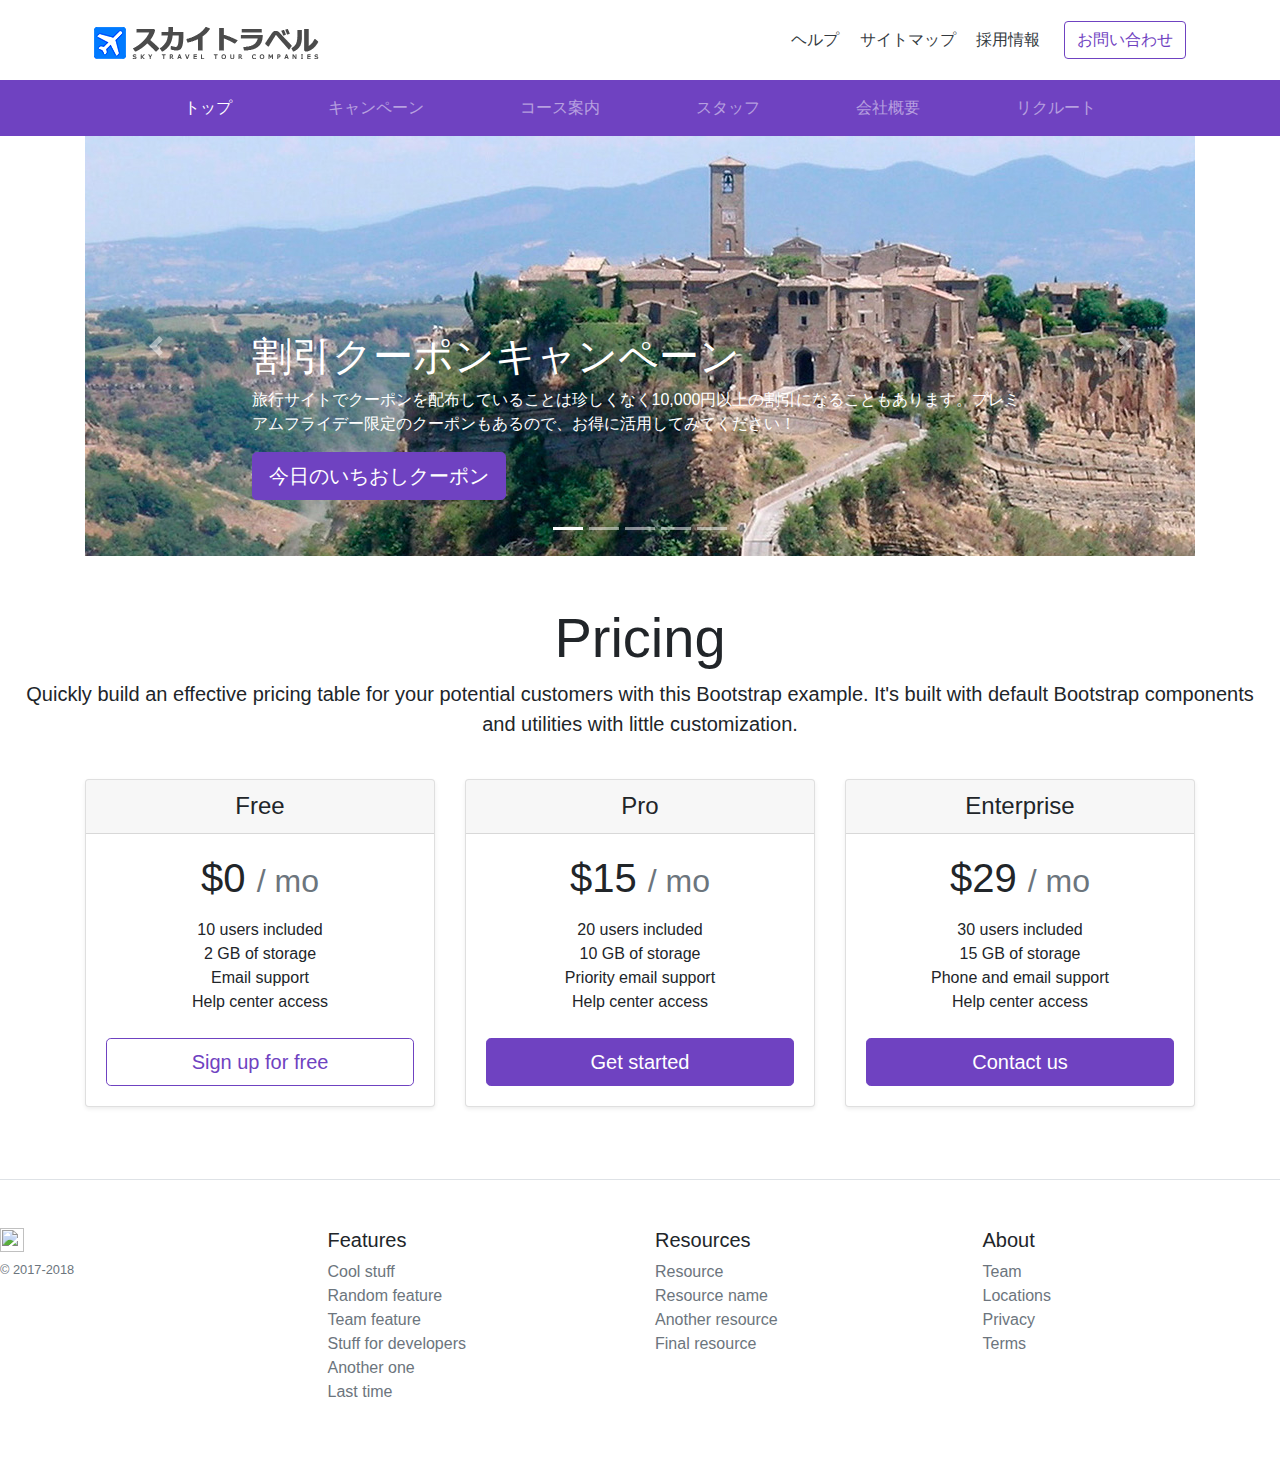
==== html/index.html @ 0e32f8ba "add  corousel" ====
<!DOCTYPE html>
<html lang="ja">
<head>
    <meta charset="UTF-8">
    <title>Skytravel</title>
    <meta name="viewport" content="width=device-width, initial-scale=1.0">
    <link rel="stylesheet" href="css/style.css">
    <link rel="stylesheet" href="https://maxcdn.bootstrapcdn.com/font-awesome/4.6.2/css/font-awesome.min.css"/>
    <link rel="icon" type="image/png" href="images/favicon.png">
</head>
<body>
    <header>
            <div class="container d-flex flex-column flex-md-row align-items-center p-3 px-md-4">
      <h1 class="my-0 mr-md-auto font-weight-normal"><a href="#"><img src="images/logo.png" alt="スカイトラベル"></a></h1>
      <nav class="my-2 my-md-0 mr-md-3">
        <a class="p-2 text-dark" href="#">ヘルプ</a>
        <a class="p-2 text-dark" href="#">サイトマップ</a>
        <a class="p-2 text-dark" href="#">採用情報</a>
      </nav>
      <a class="btn btn-outline-primary" href="#recruit">お問い合わせ</a>
        </div>
      <nav class="navbar navbar-expand-md navbar-dark bg-primary">
            <div class="container">
        <button class="navbar-toggler" type="button" data-toggle="collapse" data-target="#navbarCollapse" aria-controls="navbarCollapse" aria-expanded="false" aria-label="Toggle navigation">
          <span class="navbar-toggler-icon"></span>
        </button>
        <div class="collapse navbar-collapse" id="navbarCollapse">
          <ul class="navbar-nav mx-auto">
            <li class="nav-item active">
              <a class="nav-link px-5" href="index.html">トップ</a>
            </li>
            <li class="nav-item">
              <a class="nav-link px-5" href="#canpain">キャンペーン</a>
            </li>
             <li class="nav-item">
              <a class="nav-link px-5" href="#course">コース案内</a>
            </li>
               <li class="nav-item">
              <a class="nav-link px-5" href="#staff">スタッフ</a>
            </li>
              <li class="nav-item">
              <a class="nav-link px-5" href="#corporate">会社概要</a>
            </li>
                <li class="nav-item">
              <a class="nav-link px-5" href="#recruit">リクルート</a>
            </li>
          </ul>
        </div>
        </div>
      </nav>
    </header>
    <main role="main">
      <div id="myCarousel" class="carousel slide container" data-ride="carousel">
        <ol class="carousel-indicators">
          <li data-target="#myCarousel" data-slide-to="0" class="active"></li>
          <li data-target="#myCarousel" data-slide-to="1"></li>
          <li data-target="#myCarousel" data-slide-to="2"></li>
          <li data-target="#myCarousel" data-slide-to="3"></li>
          <li data-target="#myCarousel" data-slide-to="4"></li>

        </ol>
        <div class="carousel-inner">
          <div class="carousel-item active">
            <img class="first-slide" src="images/slide01.jpg" alt="First slide">
            <div class="container">
              <div class="carousel-caption text-left">
                <h1>割引クーポンキャンペーン</h1>
                <p>旅行サイトでクーポンを配布していることは珍しくなく10,000円以上の割引になることもあります。プレミアムフライデー限定のクーポンもあるので、お得に活用してみてください！</p>
                <p><a class="btn btn-lg btn-primary" href="#" role="button">今日のいちおしクーポン</a></p>
              </div>
            </div>
          </div>
          <div class="carousel-item">
            <img class="second-slide" src="images/slide02.jpg" alt="Second slide">
            <div class="container">
              <div class="carousel-caption">
                <h1>人気の定番コース</h1>
                <p>1週間なら、中4日間はまるまる時間を使うことが可能。定番の世界遺産コースをゆっくり見たり、日帰りで近くの都市に足を延ばしたりなど、ぜいたくな滞在ができます。</p>
                <p><a class="btn btn-lg btn-primary" href="#" role="button">いろいろなコース案内へ</a></p>
              </div>
            </div>
          </div>
        <div class="carousel-item">
            <img class="second-slide" src="images/slide03.jpg" alt="Second slide">
            <div class="container">
              <div class="carousel-caption">
                <h1>プレミアムコンダクター</h1>
                <p>ツアーコンダクターオブザイヤーを受賞したスタッフはお客様から高い評価をいただいております。あなたの大切な旅にプレミアムな添乗員が同行するツアーはいかがでしょう？</p>
                <p><a class="btn btn-lg btn-primary" href="#" role="button">添乗員スタッフのご紹介</a></p>
              </div>
            </div>
          </div>
        <div class="carousel-item">
            <img class="second-slide" src="images/slide04.jpg" alt="Fourth slide">
            <div class="container">
              <div class="carousel-caption">
                <h1>社員優遇による業績アップ</h1>
                <p>さまざまな取り組みを行う企業が増えていますが、なかでも、ユニークな社内制度を導入し、業績アップにつなげている各部署やコースでの取り組みや工夫を紹介していきます。</p>
                <p><a class="btn btn-lg btn-primary" href="#" role="button">驚きの仕組み導入とは</a></p>
              </div>
            </div>
          </div>
          <div class="carousel-item">
            <img class="third-slide" src="images/slide05.jpg" alt="Fifth slide">
            <div class="container">
              <div class="carousel-caption text-right" style="top:50px">
                <h1>好きな気持ちが会社を創る!</h1>
                <p>海外旅行は感動と満足を創出する大事な「人」を変革の原動力としてバックアップサポートしていきます。マーケットの構造変化に柔軟に呼応しながらチャレンジ精神旺盛な方を募集いたします。</p>
                <p><a class="btn btn-lg btn-primary" href="#" role="button">さまざまな採用形態を確認</a></p>
              </div>
            </div>
          </div>
        </div>
        <a class="carousel-control-prev" href="#myCarousel" role="button" data-slide="prev">
          <span class="carousel-control-prev-icon" aria-hidden="true"></span>
          <span class="sr-only">Previous</span>
        </a>
        <a class="carousel-control-next" href="#myCarousel" role="button" data-slide="next">
          <span class="carousel-control-next-icon" aria-hidden="true"></span>
          <span class="sr-only">Next</span>
        </a>
      </div>
    <div class="pricing-header px-3 py-3 pt-md-5 pb-md-4 mx-auto text-center">
      <h1 class="display-4">Pricing</h1>
      <p class="lead">Quickly build an effective pricing table for your potential customers with this Bootstrap example. It's built with default Bootstrap components and utilities with little customization.</p>
    </div>
    <div class="container">
      <div class="card-deck mb-3 text-center">
        <div class="card mb-4 shadow-sm">
          <div class="card-header">
            <h4 class="my-0 font-weight-normal">Free</h4>
          </div>
          <div class="card-body">
            <h1 class="card-title pricing-card-title">$0 <small class="text-muted">/ mo</small></h1>
            <ul class="list-unstyled mt-3 mb-4">
              <li>10 users included</li>
              <li>2 GB of storage</li>
              <li>Email support</li>
              <li>Help center access</li>
            </ul>
            <button type="button" class="btn btn-lg btn-block btn-outline-primary">Sign up for free</button>
          </div>
        </div>
        <div class="card mb-4 shadow-sm">
          <div class="card-header">
            <h4 class="my-0 font-weight-normal">Pro</h4>
          </div>
          <div class="card-body">
            <h1 class="card-title pricing-card-title">$15 <small class="text-muted">/ mo</small></h1>
            <ul class="list-unstyled mt-3 mb-4">
              <li>20 users included</li>
              <li>10 GB of storage</li>
              <li>Priority email support</li>
              <li>Help center access</li>
            </ul>
            <button type="button" class="btn btn-lg btn-block btn-primary">Get started</button>
          </div>
        </div>
        <div class="card mb-4 shadow-sm">
          <div class="card-header">
            <h4 class="my-0 font-weight-normal">Enterprise</h4>
          </div>
          <div class="card-body">
            <h1 class="card-title pricing-card-title">$29 <small class="text-muted">/ mo</small></h1>
            <ul class="list-unstyled mt-3 mb-4">
              <li>30 users included</li>
              <li>15 GB of storage</li>
              <li>Phone and email support</li>
              <li>Help center access</li>
            </ul>
            <button type="button" class="btn btn-lg btn-block btn-primary">Contact us</button>
          </div>
        </div>
      </div>
  </main>
      <footer class="pt-4 my-md-5 pt-md-5 border-top">
        <div class="row">
          <div class="col-12 col-md">
            <img class="mb-2" src="../../assets/brand/bootstrap-solid.svg" alt="" width="24" height="24">
            <small class="d-block mb-3 text-muted">&copy; 2017-2018</small>
          </div>
          <div class="col-6 col-md">
            <h5>Features</h5>
            <ul class="list-unstyled text-small">
              <li><a class="text-muted" href="#">Cool stuff</a></li>
              <li><a class="text-muted" href="#">Random feature</a></li>
              <li><a class="text-muted" href="#">Team feature</a></li>
              <li><a class="text-muted" href="#">Stuff for developers</a></li>
              <li><a class="text-muted" href="#">Another one</a></li>
              <li><a class="text-muted" href="#">Last time</a></li>
            </ul>
          </div>
          <div class="col-6 col-md">
            <h5>Resources</h5>
            <ul class="list-unstyled text-small">
              <li><a class="text-muted" href="#">Resource</a></li>
              <li><a class="text-muted" href="#">Resource name</a></li>
              <li><a class="text-muted" href="#">Another resource</a></li>
              <li><a class="text-muted" href="#">Final resource</a></li>
            </ul>
          </div>
          <div class="col-6 col-md">
            <h5>About</h5>
            <ul class="list-unstyled text-small">
              <li><a class="text-muted" href="#">Team</a></li>
              <li><a class="text-muted" href="#">Locations</a></li>
              <li><a class="text-muted" href="#">Privacy</a></li>
              <li><a class="text-muted" href="#">Terms</a></li>
            </ul>
          </div>
        </div>
      </footer>
    </div>

<script src="https://ajax.googleapis.com/ajax/libs/jquery/3.3.1/jquery.min.js"></script>
<script src="js/bootstrap.bundle.min.js"></script>
<script src="js/holder.min.js"></script>
</body>
</html>
---- html/css/style.css ----
@import url("https://fonts.googleapis.com/css?family=Raleway:400,700");/*!
 * Bootstrap v4.1.3 (https://getbootstrap.com/)
 * Copyright 2011-2018 The Bootstrap Authors
 * Copyright 2011-2018 Twitter, Inc.
 * Licensed under MIT (https://github.com/twbs/bootstrap/blob/master/LICENSE)
 */:root{--blue: #007bff;--indigo: #6610f2;--purple: #6f42c1;--pink: #e83e8c;--red: #dc3545;--orange: #fd7e14;--yellow: #ffc107;--green: #28a745;--teal: #20c997;--cyan: #17a2b8;--white: #fff;--gray: #6c757d;--gray-dark: #343a40;--primary: #6f42c1;--secondary: #6c757d;--success: #28a745;--info: #17a2b8;--warning: #ffc107;--danger: #dc3545;--light: #f8f9fa;--dark: #343a40;--breakpoint-xs: 0;--breakpoint-sm: 576px;--breakpoint-md: 768px;--breakpoint-lg: 992px;--breakpoint-xl: 1200px;--font-family-sans-serif: -apple-system, BlinkMacSystemFont, "Segoe UI", Roboto, "Helvetica Neue", Arial, sans-serif, "Apple Color Emoji", "Segoe UI Emoji", "Segoe UI Symbol", "Noto Color Emoji";--font-family-monospace: SFMono-Regular, Menlo, Monaco, Consolas, "Liberation Mono", "Courier New", monospace}*,*::before,*::after{box-sizing:border-box}html{font-family:sans-serif;line-height:1.15;-webkit-text-size-adjust:100%;-ms-text-size-adjust:100%;-ms-overflow-style:scrollbar;-webkit-tap-highlight-color:rgba(0,0,0,0)}@-ms-viewport{width:device-width}article,aside,figcaption,figure,footer,header,hgroup,main,nav,section{display:block}body{margin:0;font-family:-apple-system,BlinkMacSystemFont,"Segoe UI",Roboto,"Helvetica Neue",Arial,sans-serif,"Apple Color Emoji","Segoe UI Emoji","Segoe UI Symbol","Noto Color Emoji";font-size:1rem;font-weight:400;line-height:1.5;color:#212529;text-align:left;background-color:#fff}[tabindex="-1"]:focus{outline:0 !important}hr{box-sizing:content-box;height:0;overflow:visible}h1,h2,h3,h4,h5,h6{margin-top:0;margin-bottom:.5rem}p{margin-top:0;margin-bottom:1rem}abbr[title],abbr[data-original-title]{text-decoration:underline;text-decoration:underline dotted;cursor:help;border-bottom:0}address{margin-bottom:1rem;font-style:normal;line-height:inherit}ol,ul,dl{margin-top:0;margin-bottom:1rem}ol ol,ul ul,ol ul,ul ol{margin-bottom:0}dt{font-weight:700}dd{margin-bottom:.5rem;margin-left:0}blockquote{margin:0 0 1rem}dfn{font-style:italic}b,strong{font-weight:bolder}small{font-size:80%}sub,sup{position:relative;font-size:75%;line-height:0;vertical-align:baseline}sub{bottom:-.25em}sup{top:-.5em}a{color:#6f42c1;text-decoration:none;background-color:transparent;-webkit-text-decoration-skip:objects}a:hover{color:#4e2d89;text-decoration:underline}a:not([href]):not([tabindex]){color:inherit;text-decoration:none}a:not([href]):not([tabindex]):hover,a:not([href]):not([tabindex]):focus{color:inherit;text-decoration:none}a:not([href]):not([tabindex]):focus{outline:0}pre,code,kbd,samp{font-family:SFMono-Regular,Menlo,Monaco,Consolas,"Liberation Mono","Courier New",monospace;font-size:1em}pre{margin-top:0;margin-bottom:1rem;overflow:auto;-ms-overflow-style:scrollbar}figure{margin:0 0 1rem}img{vertical-align:middle;border-style:none}svg{overflow:hidden;vertical-align:middle}table{border-collapse:collapse}caption{padding-top:.75rem;padding-bottom:.75rem;color:#6c757d;text-align:left;caption-side:bottom}th{text-align:inherit}label{display:inline-block;margin-bottom:.5rem}button{border-radius:0}button:focus{outline:1px dotted;outline:5px auto -webkit-focus-ring-color}input,button,select,optgroup,textarea{margin:0;font-family:inherit;font-size:inherit;line-height:inherit}button,input{overflow:visible}button,select{text-transform:none}button,html [type="button"],[type="reset"],[type="submit"]{-webkit-appearance:button}button::-moz-focus-inner,[type="button"]::-moz-focus-inner,[type="reset"]::-moz-focus-inner,[type="submit"]::-moz-focus-inner{padding:0;border-style:none}input[type="radio"],input[type="checkbox"]{box-sizing:border-box;padding:0}input[type="date"],input[type="time"],input[type="datetime-local"],input[type="month"]{-webkit-appearance:listbox}textarea{overflow:auto;resize:vertical}fieldset{min-width:0;padding:0;margin:0;border:0}legend{display:block;width:100%;max-width:100%;padding:0;margin-bottom:.5rem;font-size:1.5rem;line-height:inherit;color:inherit;white-space:normal}progress{vertical-align:baseline}[type="number"]::-webkit-inner-spin-button,[type="number"]::-webkit-outer-spin-button{height:auto}[type="search"]{outline-offset:-2px;-webkit-appearance:none}[type="search"]::-webkit-search-cancel-button,[type="search"]::-webkit-search-decoration{-webkit-appearance:none}::-webkit-file-upload-button{font:inherit;-webkit-appearance:button}output{display:inline-block}summary{display:list-item;cursor:pointer}template{display:none}[hidden]{display:none !important}h1,h2,h3,h4,h5,h6,.h1,.h2,.h3,.h4,.h5,.h6{margin-bottom:.5rem;font-family:inherit;font-weight:500;line-height:1.2;color:inherit}h1,.h1{font-size:2.5rem}h2,.h2{font-size:2rem}h3,.h3{font-size:1.75rem}h4,.h4{font-size:1.5rem}h5,.h5{font-size:1.25rem}h6,.h6{font-size:1rem}.lead{font-size:1.25rem;font-weight:300}.display-1{font-size:6rem;font-weight:300;line-height:1.2}.display-2{font-size:5.5rem;font-weight:300;line-height:1.2}.display-3{font-size:4.5rem;font-weight:300;line-height:1.2}.display-4{font-size:3.5rem;font-weight:300;line-height:1.2}hr{margin-top:1rem;margin-bottom:1rem;border:0;border-top:1px solid rgba(0,0,0,0.1)}small,.small{font-size:80%;font-weight:400}mark,.mark{padding:.2em;background-color:#fcf8e3}.list-unstyled{padding-left:0;list-style:none}.list-inline{padding-left:0;list-style:none}.list-inline-item{display:inline-block}.list-inline-item:not(:last-child){margin-right:.5rem}.initialism{font-size:90%;text-transform:uppercase}.blockquote{margin-bottom:1rem;font-size:1.25rem}.blockquote-footer{display:block;font-size:80%;color:#6c757d}.blockquote-footer::before{content:"\2014 \00A0"}.img-fluid{max-width:100%;height:auto}.img-thumbnail{padding:.25rem;background-color:#fff;border:1px solid #dee2e6;border-radius:.25rem;max-width:100%;height:auto}.figure{display:inline-block}.figure-img{margin-bottom:.5rem;line-height:1}.figure-caption{font-size:90%;color:#6c757d}code{font-size:87.5%;color:#e83e8c;word-break:break-word}a>code{color:inherit}kbd{padding:.2rem .4rem;font-size:87.5%;color:#fff;background-color:#212529;border-radius:.2rem}kbd kbd{padding:0;font-size:100%;font-weight:700}pre{display:block;font-size:87.5%;color:#212529}pre code{font-size:inherit;color:inherit;word-break:normal}.pre-scrollable{max-height:340px;overflow-y:scroll}.container{width:100%;padding-right:15px;padding-left:15px;margin-right:auto;margin-left:auto}@media (min-width: 576px){.container{max-width:540px}}@media (min-width: 768px){.container{max-width:720px}}@media (min-width: 992px){.container{max-width:960px}}@media (min-width: 1200px){.container{max-width:1140px}}.container-fluid{width:100%;padding-right:15px;padding-left:15px;margin-right:auto;margin-left:auto}.row{display:flex;flex-wrap:wrap;margin-right:-15px;margin-left:-15px}.no-gutters{margin-right:0;margin-left:0}.no-gutters>.col,.no-gutters>[class*="col-"]{padding-right:0;padding-left:0}.col-1,.col-2,.col-3,.col-4,.col-5,.col-6,.col-7,.col-8,.col-9,.col-10,.col-11,.col-12,.col,.col-auto,.col-sm-1,.col-sm-2,.col-sm-3,.col-sm-4,.col-sm-5,.col-sm-6,.col-sm-7,.col-sm-8,.col-sm-9,.col-sm-10,.col-sm-11,.col-sm-12,.col-sm,.col-sm-auto,.col-md-1,.col-md-2,.col-md-3,.col-md-4,.col-md-5,.col-md-6,.col-md-7,.col-md-8,.col-md-9,.col-md-10,.col-md-11,.col-md-12,.col-md,.col-md-auto,.col-lg-1,.col-lg-2,.col-lg-3,.col-lg-4,.col-lg-5,.col-lg-6,.col-lg-7,.col-lg-8,.col-lg-9,.col-lg-10,.col-lg-11,.col-lg-12,.col-lg,.col-lg-auto,.col-xl-1,.col-xl-2,.col-xl-3,.col-xl-4,.col-xl-5,.col-xl-6,.col-xl-7,.col-xl-8,.col-xl-9,.col-xl-10,.col-xl-11,.col-xl-12,.col-xl,.col-xl-auto{position:relative;width:100%;min-height:1px;padding-right:15px;padding-left:15px}.col{flex-basis:0;flex-grow:1;max-width:100%}.col-auto{flex:0 0 auto;width:auto;max-width:none}.col-1{flex:0 0 8.33333%;max-width:8.33333%}.col-2{flex:0 0 16.66667%;max-width:16.66667%}.col-3{flex:0 0 25%;max-width:25%}.col-4{flex:0 0 33.33333%;max-width:33.33333%}.col-5{flex:0 0 41.66667%;max-width:41.66667%}.col-6{flex:0 0 50%;max-width:50%}.col-7{flex:0 0 58.33333%;max-width:58.33333%}.col-8{flex:0 0 66.66667%;max-width:66.66667%}.col-9{flex:0 0 75%;max-width:75%}.col-10{flex:0 0 83.33333%;max-width:83.33333%}.col-11{flex:0 0 91.66667%;max-width:91.66667%}.col-12{flex:0 0 100%;max-width:100%}.order-first{order:-1}.order-last{order:13}.order-0{order:0}.order-1{order:1}.order-2{order:2}.order-3{order:3}.order-4{order:4}.order-5{order:5}.order-6{order:6}.order-7{order:7}.order-8{order:8}.order-9{order:9}.order-10{order:10}.order-11{order:11}.order-12{order:12}.offset-1{margin-left:8.33333%}.offset-2{margin-left:16.66667%}.offset-3{margin-left:25%}.offset-4{margin-left:33.33333%}.offset-5{margin-left:41.66667%}.offset-6{margin-left:50%}.offset-7{margin-left:58.33333%}.offset-8{margin-left:66.66667%}.offset-9{margin-left:75%}.offset-10{margin-left:83.33333%}.offset-11{margin-left:91.66667%}@media (min-width: 576px){.col-sm{flex-basis:0;flex-grow:1;max-width:100%}.col-sm-auto{flex:0 0 auto;width:auto;max-width:none}.col-sm-1{flex:0 0 8.33333%;max-width:8.33333%}.col-sm-2{flex:0 0 16.66667%;max-width:16.66667%}.col-sm-3{flex:0 0 25%;max-width:25%}.col-sm-4{flex:0 0 33.33333%;max-width:33.33333%}.col-sm-5{flex:0 0 41.66667%;max-width:41.66667%}.col-sm-6{flex:0 0 50%;max-width:50%}.col-sm-7{flex:0 0 58.33333%;max-width:58.33333%}.col-sm-8{flex:0 0 66.66667%;max-width:66.66667%}.col-sm-9{flex:0 0 75%;max-width:75%}.col-sm-10{flex:0 0 83.33333%;max-width:83.33333%}.col-sm-11{flex:0 0 91.66667%;max-width:91.66667%}.col-sm-12{flex:0 0 100%;max-width:100%}.order-sm-first{order:-1}.order-sm-last{order:13}.order-sm-0{order:0}.order-sm-1{order:1}.order-sm-2{order:2}.order-sm-3{order:3}.order-sm-4{order:4}.order-sm-5{order:5}.order-sm-6{order:6}.order-sm-7{order:7}.order-sm-8{order:8}.order-sm-9{order:9}.order-sm-10{order:10}.order-sm-11{order:11}.order-sm-12{order:12}.offset-sm-0{margin-left:0}.offset-sm-1{margin-left:8.33333%}.offset-sm-2{margin-left:16.66667%}.offset-sm-3{margin-left:25%}.offset-sm-4{margin-left:33.33333%}.offset-sm-5{margin-left:41.66667%}.offset-sm-6{margin-left:50%}.offset-sm-7{margin-left:58.33333%}.offset-sm-8{margin-left:66.66667%}.offset-sm-9{margin-left:75%}.offset-sm-10{margin-left:83.33333%}.offset-sm-11{margin-left:91.66667%}}@media (min-width: 768px){.col-md{flex-basis:0;flex-grow:1;max-width:100%}.col-md-auto{flex:0 0 auto;width:auto;max-width:none}.col-md-1{flex:0 0 8.33333%;max-width:8.33333%}.col-md-2{flex:0 0 16.66667%;max-width:16.66667%}.col-md-3{flex:0 0 25%;max-width:25%}.col-md-4{flex:0 0 33.33333%;max-width:33.33333%}.col-md-5{flex:0 0 41.66667%;max-width:41.66667%}.col-md-6{flex:0 0 50%;max-width:50%}.col-md-7{flex:0 0 58.33333%;max-width:58.33333%}.col-md-8{flex:0 0 66.66667%;max-width:66.66667%}.col-md-9{flex:0 0 75%;max-width:75%}.col-md-10{flex:0 0 83.33333%;max-width:83.33333%}.col-md-11{flex:0 0 91.66667%;max-width:91.66667%}.col-md-12{flex:0 0 100%;max-width:100%}.order-md-first{order:-1}.order-md-last{order:13}.order-md-0{order:0}.order-md-1{order:1}.order-md-2{order:2}.order-md-3{order:3}.order-md-4{order:4}.order-md-5{order:5}.order-md-6{order:6}.order-md-7{order:7}.order-md-8{order:8}.order-md-9{order:9}.order-md-10{order:10}.order-md-11{order:11}.order-md-12{order:12}.offset-md-0{margin-left:0}.offset-md-1{margin-left:8.33333%}.offset-md-2{margin-left:16.66667%}.offset-md-3{margin-left:25%}.offset-md-4{margin-left:33.33333%}.offset-md-5{margin-left:41.66667%}.offset-md-6{margin-left:50%}.offset-md-7{margin-left:58.33333%}.offset-md-8{margin-left:66.66667%}.offset-md-9{margin-left:75%}.offset-md-10{margin-left:83.33333%}.offset-md-11{margin-left:91.66667%}}@media (min-width: 992px){.col-lg{flex-basis:0;flex-grow:1;max-width:100%}.col-lg-auto{flex:0 0 auto;width:auto;max-width:none}.col-lg-1{flex:0 0 8.33333%;max-width:8.33333%}.col-lg-2{flex:0 0 16.66667%;max-width:16.66667%}.col-lg-3{flex:0 0 25%;max-width:25%}.col-lg-4{flex:0 0 33.33333%;max-width:33.33333%}.col-lg-5{flex:0 0 41.66667%;max-width:41.66667%}.col-lg-6{flex:0 0 50%;max-width:50%}.col-lg-7{flex:0 0 58.33333%;max-width:58.33333%}.col-lg-8{flex:0 0 66.66667%;max-width:66.66667%}.col-lg-9{flex:0 0 75%;max-width:75%}.col-lg-10{flex:0 0 83.33333%;max-width:83.33333%}.col-lg-11{flex:0 0 91.66667%;max-width:91.66667%}.col-lg-12{flex:0 0 100%;max-width:100%}.order-lg-first{order:-1}.order-lg-last{order:13}.order-lg-0{order:0}.order-lg-1{order:1}.order-lg-2{order:2}.order-lg-3{order:3}.order-lg-4{order:4}.order-lg-5{order:5}.order-lg-6{order:6}.order-lg-7{order:7}.order-lg-8{order:8}.order-lg-9{order:9}.order-lg-10{order:10}.order-lg-11{order:11}.order-lg-12{order:12}.offset-lg-0{margin-left:0}.offset-lg-1{margin-left:8.33333%}.offset-lg-2{margin-left:16.66667%}.offset-lg-3{margin-left:25%}.offset-lg-4{margin-left:33.33333%}.offset-lg-5{margin-left:41.66667%}.offset-lg-6{margin-left:50%}.offset-lg-7{margin-left:58.33333%}.offset-lg-8{margin-left:66.66667%}.offset-lg-9{margin-left:75%}.offset-lg-10{margin-left:83.33333%}.offset-lg-11{margin-left:91.66667%}}@media (min-width: 1200px){.col-xl{flex-basis:0;flex-grow:1;max-width:100%}.col-xl-auto{flex:0 0 auto;width:auto;max-width:none}.col-xl-1{flex:0 0 8.33333%;max-width:8.33333%}.col-xl-2{flex:0 0 16.66667%;max-width:16.66667%}.col-xl-3{flex:0 0 25%;max-width:25%}.col-xl-4{flex:0 0 33.33333%;max-width:33.33333%}.col-xl-5{flex:0 0 41.66667%;max-width:41.66667%}.col-xl-6{flex:0 0 50%;max-width:50%}.col-xl-7{flex:0 0 58.33333%;max-width:58.33333%}.col-xl-8{flex:0 0 66.66667%;max-width:66.66667%}.col-xl-9{flex:0 0 75%;max-width:75%}.col-xl-10{flex:0 0 83.33333%;max-width:83.33333%}.col-xl-11{flex:0 0 91.66667%;max-width:91.66667%}.col-xl-12{flex:0 0 100%;max-width:100%}.order-xl-first{order:-1}.order-xl-last{order:13}.order-xl-0{order:0}.order-xl-1{order:1}.order-xl-2{order:2}.order-xl-3{order:3}.order-xl-4{order:4}.order-xl-5{order:5}.order-xl-6{order:6}.order-xl-7{order:7}.order-xl-8{order:8}.order-xl-9{order:9}.order-xl-10{order:10}.order-xl-11{order:11}.order-xl-12{order:12}.offset-xl-0{margin-left:0}.offset-xl-1{margin-left:8.33333%}.offset-xl-2{margin-left:16.66667%}.offset-xl-3{margin-left:25%}.offset-xl-4{margin-left:33.33333%}.offset-xl-5{margin-left:41.66667%}.offset-xl-6{margin-left:50%}.offset-xl-7{margin-left:58.33333%}.offset-xl-8{margin-left:66.66667%}.offset-xl-9{margin-left:75%}.offset-xl-10{margin-left:83.33333%}.offset-xl-11{margin-left:91.66667%}}.table{width:100%;margin-bottom:1rem;background-color:rgba(0,0,0,0)}.table th,.table td{padding:.75rem;vertical-align:top;border-top:1px solid #dee2e6}.table thead th{vertical-align:bottom;border-bottom:2px solid #dee2e6}.table tbody+tbody{border-top:2px solid #dee2e6}.table .table{background-color:#fff}.table-sm th,.table-sm td{padding:.3rem}.table-bordered{border:1px solid #dee2e6}.table-bordered th,.table-bordered td{border:1px solid #dee2e6}.table-bordered thead th,.table-bordered thead td{border-bottom-width:2px}.table-borderless th,.table-borderless td,.table-borderless thead th,.table-borderless tbody+tbody{border:0}.table-striped tbody tr:nth-of-type(odd){background-color:rgba(0,0,0,0.05)}.table-hover tbody tr:hover{background-color:rgba(0,0,0,0.075)}.table-primary,.table-primary>th,.table-primary>td{background-color:#d7caee}.table-hover .table-primary:hover{background-color:#c8b7e8}.table-hover .table-primary:hover>td,.table-hover .table-primary:hover>th{background-color:#c8b7e8}.table-secondary,.table-secondary>th,.table-secondary>td{background-color:#d6d8db}.table-hover .table-secondary:hover{background-color:#c8cbcf}.table-hover .table-secondary:hover>td,.table-hover .table-secondary:hover>th{background-color:#c8cbcf}.table-success,.table-success>th,.table-success>td{background-color:#c3e6cb}.table-hover .table-success:hover{background-color:#b1dfbb}.table-hover .table-success:hover>td,.table-hover .table-success:hover>th{background-color:#b1dfbb}.table-info,.table-info>th,.table-info>td{background-color:#bee5eb}.table-hover .table-info:hover{background-color:#abdde5}.table-hover .table-info:hover>td,.table-hover .table-info:hover>th{background-color:#abdde5}.table-warning,.table-warning>th,.table-warning>td{background-color:#ffeeba}.table-hover .table-warning:hover{background-color:#ffe8a1}.table-hover .table-warning:hover>td,.table-hover .table-warning:hover>th{background-color:#ffe8a1}.table-danger,.table-danger>th,.table-danger>td{background-color:#f5c6cb}.table-hover .table-danger:hover{background-color:#f1b0b7}.table-hover .table-danger:hover>td,.table-hover .table-danger:hover>th{background-color:#f1b0b7}.table-light,.table-light>th,.table-light>td{background-color:#fdfdfe}.table-hover .table-light:hover{background-color:#ececf6}.table-hover .table-light:hover>td,.table-hover .table-light:hover>th{background-color:#ececf6}.table-dark,.table-dark>th,.table-dark>td{background-color:#c6c8ca}.table-hover .table-dark:hover{background-color:#b9bbbe}.table-hover .table-dark:hover>td,.table-hover .table-dark:hover>th{background-color:#b9bbbe}.table-active,.table-active>th,.table-active>td{background-color:rgba(0,0,0,0.075)}.table-hover .table-active:hover{background-color:rgba(0,0,0,0.075)}.table-hover .table-active:hover>td,.table-hover .table-active:hover>th{background-color:rgba(0,0,0,0.075)}.table .thead-dark th{color:#fff;background-color:#212529;border-color:#32383e}.table .thead-light th{color:#495057;background-color:#e9ecef;border-color:#dee2e6}.table-dark{color:#fff;background-color:#212529}.table-dark th,.table-dark td,.table-dark thead th{border-color:#32383e}.table-dark.table-bordered{border:0}.table-dark.table-striped tbody tr:nth-of-type(odd){background-color:rgba(255,255,255,0.05)}.table-dark.table-hover tbody tr:hover{background-color:rgba(255,255,255,0.075)}@media (max-width: 575.98px){.table-responsive-sm{display:block;width:100%;overflow-x:auto;-webkit-overflow-scrolling:touch;-ms-overflow-style:-ms-autohiding-scrollbar}.table-responsive-sm>.table-bordered{border:0}}@media (max-width: 767.98px){.table-responsive-md{display:block;width:100%;overflow-x:auto;-webkit-overflow-scrolling:touch;-ms-overflow-style:-ms-autohiding-scrollbar}.table-responsive-md>.table-bordered{border:0}}@media (max-width: 991.98px){.table-responsive-lg{display:block;width:100%;overflow-x:auto;-webkit-overflow-scrolling:touch;-ms-overflow-style:-ms-autohiding-scrollbar}.table-responsive-lg>.table-bordered{border:0}}@media (max-width: 1199.98px){.table-responsive-xl{display:block;width:100%;overflow-x:auto;-webkit-overflow-scrolling:touch;-ms-overflow-style:-ms-autohiding-scrollbar}.table-responsive-xl>.table-bordered{border:0}}.table-responsive{display:block;width:100%;overflow-x:auto;-webkit-overflow-scrolling:touch;-ms-overflow-style:-ms-autohiding-scrollbar}.table-responsive>.table-bordered{border:0}.form-control{display:block;width:100%;height:calc(2.25rem + 2px);padding:.375rem .75rem;font-size:1rem;line-height:1.5;color:#495057;background-color:#fff;background-clip:padding-box;border:1px solid #ced4da;border-radius:.25rem;transition:border-color 0.15s ease-in-out,box-shadow 0.15s ease-in-out}@media screen and (prefers-reduced-motion: reduce){.form-control{transition:none}}.form-control::-ms-expand{background-color:transparent;border:0}.form-control:focus{color:#495057;background-color:#fff;border-color:#b8a2e0;outline:0;box-shadow:0 0 0 .2rem rgba(111,66,193,0.25)}.form-control::placeholder{color:#6c757d;opacity:1}.form-control:disabled,.form-control[readonly]{background-color:#e9ecef;opacity:1}select.form-control:focus::-ms-value{color:#495057;background-color:#fff}.form-control-file,.form-control-range{display:block;width:100%}.col-form-label{padding-top:calc(.375rem + 1px);padding-bottom:calc(.375rem + 1px);margin-bottom:0;font-size:inherit;line-height:1.5}.col-form-label-lg{padding-top:calc(.5rem + 1px);padding-bottom:calc(.5rem + 1px);font-size:1.25rem;line-height:1.5}.col-form-label-sm{padding-top:calc(.25rem + 1px);padding-bottom:calc(.25rem + 1px);font-size:.875rem;line-height:1.5}.form-control-plaintext{display:block;width:100%;padding-top:.375rem;padding-bottom:.375rem;margin-bottom:0;line-height:1.5;color:#212529;background-color:transparent;border:solid transparent;border-width:1px 0}.form-control-plaintext.form-control-sm,.form-control-plaintext.form-control-lg{padding-right:0;padding-left:0}.form-control-sm{height:calc(1.8125rem + 2px);padding:.25rem .5rem;font-size:.875rem;line-height:1.5;border-radius:.2rem}.form-control-lg{height:calc(2.875rem + 2px);padding:.5rem 1rem;font-size:1.25rem;line-height:1.5;border-radius:.3rem}select.form-control[size],select.form-control[multiple]{height:auto}textarea.form-control{height:auto}.form-group{margin-bottom:1rem}.form-text{display:block;margin-top:.25rem}.form-row{display:flex;flex-wrap:wrap;margin-right:-5px;margin-left:-5px}.form-row>.col,.form-row>[class*="col-"]{padding-right:5px;padding-left:5px}.form-check{position:relative;display:block;padding-left:1.25rem}.form-check-input{position:absolute;margin-top:.3rem;margin-left:-1.25rem}.form-check-input:disabled ~ .form-check-label{color:#6c757d}.form-check-label{margin-bottom:0}.form-check-inline{display:inline-flex;align-items:center;padding-left:0;margin-right:.75rem}.form-check-inline .form-check-input{position:static;margin-top:0;margin-right:.3125rem;margin-left:0}.valid-feedback{display:none;width:100%;margin-top:.25rem;font-size:80%;color:#28a745}.valid-tooltip{position:absolute;top:100%;z-index:5;display:none;max-width:100%;padding:.25rem .5rem;margin-top:.1rem;font-size:.875rem;line-height:1.5;color:#fff;background-color:rgba(40,167,69,0.9);border-radius:.25rem}.was-validated .form-control:valid,.form-control.is-valid,.was-validated .custom-select:valid,.custom-select.is-valid{border-color:#28a745}.was-validated .form-control:valid:focus,.form-control.is-valid:focus,.was-validated .custom-select:valid:focus,.custom-select.is-valid:focus{border-color:#28a745;box-shadow:0 0 0 .2rem rgba(40,167,69,0.25)}.was-validated .form-control:valid ~ .valid-feedback,.was-validated .form-control:valid ~ .valid-tooltip,.form-control.is-valid ~ .valid-feedback,.form-control.is-valid ~ .valid-tooltip,.was-validated .custom-select:valid ~ .valid-feedback,.was-validated .custom-select:valid ~ .valid-tooltip,.custom-select.is-valid ~ .valid-feedback,.custom-select.is-valid ~ .valid-tooltip{display:block}.was-validated .form-control-file:valid ~ .valid-feedback,.was-validated .form-control-file:valid ~ .valid-tooltip,.form-control-file.is-valid ~ .valid-feedback,.form-control-file.is-valid ~ .valid-tooltip{display:block}.was-validated .form-check-input:valid ~ .form-check-label,.form-check-input.is-valid ~ .form-check-label{color:#28a745}.was-validated .form-check-input:valid ~ .valid-feedback,.was-validated .form-check-input:valid ~ .valid-tooltip,.form-check-input.is-valid ~ .valid-feedback,.form-check-input.is-valid ~ .valid-tooltip{display:block}.was-validated .custom-control-input:valid ~ .custom-control-label,.custom-control-input.is-valid ~ .custom-control-label{color:#28a745}.was-validated .custom-control-input:valid ~ .custom-control-label::before,.custom-control-input.is-valid ~ .custom-control-label::before{background-color:#71dd8a}.was-validated .custom-control-input:valid ~ .valid-feedback,.was-validated .custom-control-input:valid ~ .valid-tooltip,.custom-control-input.is-valid ~ .valid-feedback,.custom-control-input.is-valid ~ .valid-tooltip{display:block}.was-validated .custom-control-input:valid:checked ~ .custom-control-label::before,.custom-control-input.is-valid:checked ~ .custom-control-label::before{background-color:#34ce57}.was-validated .custom-control-input:valid:focus ~ .custom-control-label::before,.custom-control-input.is-valid:focus ~ .custom-control-label::before{box-shadow:0 0 0 1px #fff,0 0 0 .2rem rgba(40,167,69,0.25)}.was-validated .custom-file-input:valid ~ .custom-file-label,.custom-file-input.is-valid ~ .custom-file-label{border-color:#28a745}.was-validated .custom-file-input:valid ~ .custom-file-label::after,.custom-file-input.is-valid ~ .custom-file-label::after{border-color:inherit}.was-validated .custom-file-input:valid ~ .valid-feedback,.was-validated .custom-file-input:valid ~ .valid-tooltip,.custom-file-input.is-valid ~ .valid-feedback,.custom-file-input.is-valid ~ .valid-tooltip{display:block}.was-validated .custom-file-input:valid:focus ~ .custom-file-label,.custom-file-input.is-valid:focus ~ .custom-file-label{box-shadow:0 0 0 .2rem rgba(40,167,69,0.25)}.invalid-feedback{display:none;width:100%;margin-top:.25rem;font-size:80%;color:#dc3545}.invalid-tooltip{position:absolute;top:100%;z-index:5;display:none;max-width:100%;padding:.25rem .5rem;margin-top:.1rem;font-size:.875rem;line-height:1.5;color:#fff;background-color:rgba(220,53,69,0.9);border-radius:.25rem}.was-validated .form-control:invalid,.form-control.is-invalid,.was-validated .custom-select:invalid,.custom-select.is-invalid{border-color:#dc3545}.was-validated .form-control:invalid:focus,.form-control.is-invalid:focus,.was-validated .custom-select:invalid:focus,.custom-select.is-invalid:focus{border-color:#dc3545;box-shadow:0 0 0 .2rem rgba(220,53,69,0.25)}.was-validated .form-control:invalid ~ .invalid-feedback,.was-validated .form-control:invalid ~ .invalid-tooltip,.form-control.is-invalid ~ .invalid-feedback,.form-control.is-invalid ~ .invalid-tooltip,.was-validated .custom-select:invalid ~ .invalid-feedback,.was-validated .custom-select:invalid ~ .invalid-tooltip,.custom-select.is-invalid ~ .invalid-feedback,.custom-select.is-invalid ~ .invalid-tooltip{display:block}.was-validated .form-control-file:invalid ~ .invalid-feedback,.was-validated .form-control-file:invalid ~ .invalid-tooltip,.form-control-file.is-invalid ~ .invalid-feedback,.form-control-file.is-invalid ~ .invalid-tooltip{display:block}.was-validated .form-check-input:invalid ~ .form-check-label,.form-check-input.is-invalid ~ .form-check-label{color:#dc3545}.was-validated .form-check-input:invalid ~ .invalid-feedback,.was-validated .form-check-input:invalid ~ .invalid-tooltip,.form-check-input.is-invalid ~ .invalid-feedback,.form-check-input.is-invalid ~ .invalid-tooltip{display:block}.was-validated .custom-control-input:invalid ~ .custom-control-label,.custom-control-input.is-invalid ~ .custom-control-label{color:#dc3545}.was-validated .custom-control-input:invalid ~ .custom-control-label::before,.custom-control-input.is-invalid ~ .custom-control-label::before{background-color:#efa2a9}.was-validated .custom-control-input:invalid ~ .invalid-feedback,.was-validated .custom-control-input:invalid ~ .invalid-tooltip,.custom-control-input.is-invalid ~ .invalid-feedback,.custom-control-input.is-invalid ~ .invalid-tooltip{display:block}.was-validated .custom-control-input:invalid:checked ~ .custom-control-label::before,.custom-control-input.is-invalid:checked ~ .custom-control-label::before{background-color:#e4606d}.was-validated .custom-control-input:invalid:focus ~ .custom-control-label::before,.custom-control-input.is-invalid:focus ~ .custom-control-label::before{box-shadow:0 0 0 1px #fff,0 0 0 .2rem rgba(220,53,69,0.25)}.was-validated .custom-file-input:invalid ~ .custom-file-label,.custom-file-input.is-invalid ~ .custom-file-label{border-color:#dc3545}.was-validated .custom-file-input:invalid ~ .custom-file-label::after,.custom-file-input.is-invalid ~ .custom-file-label::after{border-color:inherit}.was-validated .custom-file-input:invalid ~ .invalid-feedback,.was-validated .custom-file-input:invalid ~ .invalid-tooltip,.custom-file-input.is-invalid ~ .invalid-feedback,.custom-file-input.is-invalid ~ .invalid-tooltip{display:block}.was-validated .custom-file-input:invalid:focus ~ .custom-file-label,.custom-file-input.is-invalid:focus ~ .custom-file-label{box-shadow:0 0 0 .2rem rgba(220,53,69,0.25)}.form-inline{display:flex;flex-flow:row wrap;align-items:center}.form-inline .form-check{width:100%}@media (min-width: 576px){.form-inline label{display:flex;align-items:center;justify-content:center;margin-bottom:0}.form-inline .form-group{display:flex;flex:0 0 auto;flex-flow:row wrap;align-items:center;margin-bottom:0}.form-inline .form-control{display:inline-block;width:auto;vertical-align:middle}.form-inline .form-control-plaintext{display:inline-block}.form-inline .input-group,.form-inline .custom-select{width:auto}.form-inline .form-check{display:flex;align-items:center;justify-content:center;width:auto;padding-left:0}.form-inline .form-check-input{position:relative;margin-top:0;margin-right:.25rem;margin-left:0}.form-inline .custom-control{align-items:center;justify-content:center}.form-inline .custom-control-label{margin-bottom:0}}.btn{display:inline-block;font-weight:400;text-align:center;white-space:nowrap;vertical-align:middle;user-select:none;border:1px solid transparent;padding:.375rem .75rem;font-size:1rem;line-height:1.5;border-radius:.25rem;transition:color 0.15s ease-in-out,background-color 0.15s ease-in-out,border-color 0.15s ease-in-out,box-shadow 0.15s ease-in-out}@media screen and (prefers-reduced-motion: reduce){.btn{transition:none}}.btn:hover,.btn:focus{text-decoration:none}.btn:focus,.btn.focus{outline:0;box-shadow:0 0 0 .2rem rgba(111,66,193,0.25)}.btn.disabled,.btn:disabled{opacity:.65}.btn:not(:disabled):not(.disabled){cursor:pointer}a.btn.disabled,fieldset:disabled a.btn{pointer-events:none}.btn-primary{color:#fff;background-color:#6f42c1;border-color:#6f42c1}.btn-primary:hover{color:#fff;background-color:#5e37a6;border-color:#59339d}.btn-primary:focus,.btn-primary.focus{box-shadow:0 0 0 .2rem rgba(111,66,193,0.5)}.btn-primary.disabled,.btn-primary:disabled{color:#fff;background-color:#6f42c1;border-color:#6f42c1}.btn-primary:not(:disabled):not(.disabled):active,.btn-primary:not(:disabled):not(.disabled).active,.show>.btn-primary.dropdown-toggle{color:#fff;background-color:#59339d;border-color:#533093}.btn-primary:not(:disabled):not(.disabled):active:focus,.btn-primary:not(:disabled):not(.disabled).active:focus,.show>.btn-primary.dropdown-toggle:focus{box-shadow:0 0 0 .2rem rgba(111,66,193,0.5)}.btn-secondary{color:#fff;background-color:#6c757d;border-color:#6c757d}.btn-secondary:hover{color:#fff;background-color:#5a6268;border-color:#545b62}.btn-secondary:focus,.btn-secondary.focus{box-shadow:0 0 0 .2rem rgba(108,117,125,0.5)}.btn-secondary.disabled,.btn-secondary:disabled{color:#fff;background-color:#6c757d;border-color:#6c757d}.btn-secondary:not(:disabled):not(.disabled):active,.btn-secondary:not(:disabled):not(.disabled).active,.show>.btn-secondary.dropdown-toggle{color:#fff;background-color:#545b62;border-color:#4e555b}.btn-secondary:not(:disabled):not(.disabled):active:focus,.btn-secondary:not(:disabled):not(.disabled).active:focus,.show>.btn-secondary.dropdown-toggle:focus{box-shadow:0 0 0 .2rem rgba(108,117,125,0.5)}.btn-success{color:#fff;background-color:#28a745;border-color:#28a745}.btn-success:hover{color:#fff;background-color:#218838;border-color:#1e7e34}.btn-success:focus,.btn-success.focus{box-shadow:0 0 0 .2rem rgba(40,167,69,0.5)}.btn-success.disabled,.btn-success:disabled{color:#fff;background-color:#28a745;border-color:#28a745}.btn-success:not(:disabled):not(.disabled):active,.btn-success:not(:disabled):not(.disabled).active,.show>.btn-success.dropdown-toggle{color:#fff;background-color:#1e7e34;border-color:#1c7430}.btn-success:not(:disabled):not(.disabled):active:focus,.btn-success:not(:disabled):not(.disabled).active:focus,.show>.btn-success.dropdown-toggle:focus{box-shadow:0 0 0 .2rem rgba(40,167,69,0.5)}.btn-info{color:#fff;background-color:#17a2b8;border-color:#17a2b8}.btn-info:hover{color:#fff;background-color:#138496;border-color:#117a8b}.btn-info:focus,.btn-info.focus{box-shadow:0 0 0 .2rem rgba(23,162,184,0.5)}.btn-info.disabled,.btn-info:disabled{color:#fff;background-color:#17a2b8;border-color:#17a2b8}.btn-info:not(:disabled):not(.disabled):active,.btn-info:not(:disabled):not(.disabled).active,.show>.btn-info.dropdown-toggle{color:#fff;background-color:#117a8b;border-color:#10707f}.btn-info:not(:disabled):not(.disabled):active:focus,.btn-info:not(:disabled):not(.disabled).active:focus,.show>.btn-info.dropdown-toggle:focus{box-shadow:0 0 0 .2rem rgba(23,162,184,0.5)}.btn-warning{color:#212529;background-color:#ffc107;border-color:#ffc107}.btn-warning:hover{color:#212529;background-color:#e0a800;border-color:#d39e00}.btn-warning:focus,.btn-warning.focus{box-shadow:0 0 0 .2rem rgba(255,193,7,0.5)}.btn-warning.disabled,.btn-warning:disabled{color:#212529;background-color:#ffc107;border-color:#ffc107}.btn-warning:not(:disabled):not(.disabled):active,.btn-warning:not(:disabled):not(.disabled).active,.show>.btn-warning.dropdown-toggle{color:#212529;background-color:#d39e00;border-color:#c69500}.btn-warning:not(:disabled):not(.disabled):active:focus,.btn-warning:not(:disabled):not(.disabled).active:focus,.show>.btn-warning.dropdown-toggle:focus{box-shadow:0 0 0 .2rem rgba(255,193,7,0.5)}.btn-danger{color:#fff;background-color:#dc3545;border-color:#dc3545}.btn-danger:hover{color:#fff;background-color:#c82333;border-color:#bd2130}.btn-danger:focus,.btn-danger.focus{box-shadow:0 0 0 .2rem rgba(220,53,69,0.5)}.btn-danger.disabled,.btn-danger:disabled{color:#fff;background-color:#dc3545;border-color:#dc3545}.btn-danger:not(:disabled):not(.disabled):active,.btn-danger:not(:disabled):not(.disabled).active,.show>.btn-danger.dropdown-toggle{color:#fff;background-color:#bd2130;border-color:#b21f2d}.btn-danger:not(:disabled):not(.disabled):active:focus,.btn-danger:not(:disabled):not(.disabled).active:focus,.show>.btn-danger.dropdown-toggle:focus{box-shadow:0 0 0 .2rem rgba(220,53,69,0.5)}.btn-light{color:#212529;background-color:#f8f9fa;border-color:#f8f9fa}.btn-light:hover{color:#212529;background-color:#e2e6ea;border-color:#dae0e5}.btn-light:focus,.btn-light.focus{box-shadow:0 0 0 .2rem rgba(248,249,250,0.5)}.btn-light.disabled,.btn-light:disabled{color:#212529;background-color:#f8f9fa;border-color:#f8f9fa}.btn-light:not(:disabled):not(.disabled):active,.btn-light:not(:disabled):not(.disabled).active,.show>.btn-light.dropdown-toggle{color:#212529;background-color:#dae0e5;border-color:#d3d9df}.btn-light:not(:disabled):not(.disabled):active:focus,.btn-light:not(:disabled):not(.disabled).active:focus,.show>.btn-light.dropdown-toggle:focus{box-shadow:0 0 0 .2rem rgba(248,249,250,0.5)}.btn-dark{color:#fff;background-color:#343a40;border-color:#343a40}.btn-dark:hover{color:#fff;background-color:#23272b;border-color:#1d2124}.btn-dark:focus,.btn-dark.focus{box-shadow:0 0 0 .2rem rgba(52,58,64,0.5)}.btn-dark.disabled,.btn-dark:disabled{color:#fff;background-color:#343a40;border-color:#343a40}.btn-dark:not(:disabled):not(.disabled):active,.btn-dark:not(:disabled):not(.disabled).active,.show>.btn-dark.dropdown-toggle{color:#fff;background-color:#1d2124;border-color:#171a1d}.btn-dark:not(:disabled):not(.disabled):active:focus,.btn-dark:not(:disabled):not(.disabled).active:focus,.show>.btn-dark.dropdown-toggle:focus{box-shadow:0 0 0 .2rem rgba(52,58,64,0.5)}.btn-outline-primary{color:#6f42c1;background-color:transparent;background-image:none;border-color:#6f42c1}.btn-outline-primary:hover{color:#fff;background-color:#6f42c1;border-color:#6f42c1}.btn-outline-primary:focus,.btn-outline-primary.focus{box-shadow:0 0 0 .2rem rgba(111,66,193,0.5)}.btn-outline-primary.disabled,.btn-outline-primary:disabled{color:#6f42c1;background-color:transparent}.btn-outline-primary:not(:disabled):not(.disabled):active,.btn-outline-primary:not(:disabled):not(.disabled).active,.show>.btn-outline-primary.dropdown-toggle{color:#fff;background-color:#6f42c1;border-color:#6f42c1}.btn-outline-primary:not(:disabled):not(.disabled):active:focus,.btn-outline-primary:not(:disabled):not(.disabled).active:focus,.show>.btn-outline-primary.dropdown-toggle:focus{box-shadow:0 0 0 .2rem rgba(111,66,193,0.5)}.btn-outline-secondary{color:#6c757d;background-color:transparent;background-image:none;border-color:#6c757d}.btn-outline-secondary:hover{color:#fff;background-color:#6c757d;border-color:#6c757d}.btn-outline-secondary:focus,.btn-outline-secondary.focus{box-shadow:0 0 0 .2rem rgba(108,117,125,0.5)}.btn-outline-secondary.disabled,.btn-outline-secondary:disabled{color:#6c757d;background-color:transparent}.btn-outline-secondary:not(:disabled):not(.disabled):active,.btn-outline-secondary:not(:disabled):not(.disabled).active,.show>.btn-outline-secondary.dropdown-toggle{color:#fff;background-color:#6c757d;border-color:#6c757d}.btn-outline-secondary:not(:disabled):not(.disabled):active:focus,.btn-outline-secondary:not(:disabled):not(.disabled).active:focus,.show>.btn-outline-secondary.dropdown-toggle:focus{box-shadow:0 0 0 .2rem rgba(108,117,125,0.5)}.btn-outline-success{color:#28a745;background-color:transparent;background-image:none;border-color:#28a745}.btn-outline-success:hover{color:#fff;background-color:#28a745;border-color:#28a745}.btn-outline-success:focus,.btn-outline-success.focus{box-shadow:0 0 0 .2rem rgba(40,167,69,0.5)}.btn-outline-success.disabled,.btn-outline-success:disabled{color:#28a745;background-color:transparent}.btn-outline-success:not(:disabled):not(.disabled):active,.btn-outline-success:not(:disabled):not(.disabled).active,.show>.btn-outline-success.dropdown-toggle{color:#fff;background-color:#28a745;border-color:#28a745}.btn-outline-success:not(:disabled):not(.disabled):active:focus,.btn-outline-success:not(:disabled):not(.disabled).active:focus,.show>.btn-outline-success.dropdown-toggle:focus{box-shadow:0 0 0 .2rem rgba(40,167,69,0.5)}.btn-outline-info{color:#17a2b8;background-color:transparent;background-image:none;border-color:#17a2b8}.btn-outline-info:hover{color:#fff;background-color:#17a2b8;border-color:#17a2b8}.btn-outline-info:focus,.btn-outline-info.focus{box-shadow:0 0 0 .2rem rgba(23,162,184,0.5)}.btn-outline-info.disabled,.btn-outline-info:disabled{color:#17a2b8;background-color:transparent}.btn-outline-info:not(:disabled):not(.disabled):active,.btn-outline-info:not(:disabled):not(.disabled).active,.show>.btn-outline-info.dropdown-toggle{color:#fff;background-color:#17a2b8;border-color:#17a2b8}.btn-outline-info:not(:disabled):not(.disabled):active:focus,.btn-outline-info:not(:disabled):not(.disabled).active:focus,.show>.btn-outline-info.dropdown-toggle:focus{box-shadow:0 0 0 .2rem rgba(23,162,184,0.5)}.btn-outline-warning{color:#ffc107;background-color:transparent;background-image:none;border-color:#ffc107}.btn-outline-warning:hover{color:#212529;background-color:#ffc107;border-color:#ffc107}.btn-outline-warning:focus,.btn-outline-warning.focus{box-shadow:0 0 0 .2rem rgba(255,193,7,0.5)}.btn-outline-warning.disabled,.btn-outline-warning:disabled{color:#ffc107;background-color:transparent}.btn-outline-warning:not(:disabled):not(.disabled):active,.btn-outline-warning:not(:disabled):not(.disabled).active,.show>.btn-outline-warning.dropdown-toggle{color:#212529;background-color:#ffc107;border-color:#ffc107}.btn-outline-warning:not(:disabled):not(.disabled):active:focus,.btn-outline-warning:not(:disabled):not(.disabled).active:focus,.show>.btn-outline-warning.dropdown-toggle:focus{box-shadow:0 0 0 .2rem rgba(255,193,7,0.5)}.btn-outline-danger{color:#dc3545;background-color:transparent;background-image:none;border-color:#dc3545}.btn-outline-danger:hover{color:#fff;background-color:#dc3545;border-color:#dc3545}.btn-outline-danger:focus,.btn-outline-danger.focus{box-shadow:0 0 0 .2rem rgba(220,53,69,0.5)}.btn-outline-danger.disabled,.btn-outline-danger:disabled{color:#dc3545;background-color:transparent}.btn-outline-danger:not(:disabled):not(.disabled):active,.btn-outline-danger:not(:disabled):not(.disabled).active,.show>.btn-outline-danger.dropdown-toggle{color:#fff;background-color:#dc3545;border-color:#dc3545}.btn-outline-danger:not(:disabled):not(.disabled):active:focus,.btn-outline-danger:not(:disabled):not(.disabled).active:focus,.show>.btn-outline-danger.dropdown-toggle:focus{box-shadow:0 0 0 .2rem rgba(220,53,69,0.5)}.btn-outline-light{color:#f8f9fa;background-color:transparent;background-image:none;border-color:#f8f9fa}.btn-outline-light:hover{color:#212529;background-color:#f8f9fa;border-color:#f8f9fa}.btn-outline-light:focus,.btn-outline-light.focus{box-shadow:0 0 0 .2rem rgba(248,249,250,0.5)}.btn-outline-light.disabled,.btn-outline-light:disabled{color:#f8f9fa;background-color:transparent}.btn-outline-light:not(:disabled):not(.disabled):active,.btn-outline-light:not(:disabled):not(.disabled).active,.show>.btn-outline-light.dropdown-toggle{color:#212529;background-color:#f8f9fa;border-color:#f8f9fa}.btn-outline-light:not(:disabled):not(.disabled):active:focus,.btn-outline-light:not(:disabled):not(.disabled).active:focus,.show>.btn-outline-light.dropdown-toggle:focus{box-shadow:0 0 0 .2rem rgba(248,249,250,0.5)}.btn-outline-dark{color:#343a40;background-color:transparent;background-image:none;border-color:#343a40}.btn-outline-dark:hover{color:#fff;background-color:#343a40;border-color:#343a40}.btn-outline-dark:focus,.btn-outline-dark.focus{box-shadow:0 0 0 .2rem rgba(52,58,64,0.5)}.btn-outline-dark.disabled,.btn-outline-dark:disabled{color:#343a40;background-color:transparent}.btn-outline-dark:not(:disabled):not(.disabled):active,.btn-outline-dark:not(:disabled):not(.disabled).active,.show>.btn-outline-dark.dropdown-toggle{color:#fff;background-color:#343a40;border-color:#343a40}.btn-outline-dark:not(:disabled):not(.disabled):active:focus,.btn-outline-dark:not(:disabled):not(.disabled).active:focus,.show>.btn-outline-dark.dropdown-toggle:focus{box-shadow:0 0 0 .2rem rgba(52,58,64,0.5)}.btn-link{font-weight:400;color:#6f42c1;background-color:transparent}.btn-link:hover{color:#4e2d89;text-decoration:underline;background-color:transparent;border-color:transparent}.btn-link:focus,.btn-link.focus{text-decoration:underline;border-color:transparent;box-shadow:none}.btn-link:disabled,.btn-link.disabled{color:#6c757d;pointer-events:none}.btn-lg,.btn-group-lg>.btn{padding:.5rem 1rem;font-size:1.25rem;line-height:1.5;border-radius:.3rem}.btn-sm,.btn-group-sm>.btn{padding:.25rem .5rem;font-size:.875rem;line-height:1.5;border-radius:.2rem}.btn-block{display:block;width:100%}.btn-block+.btn-block{margin-top:.5rem}input[type="submit"].btn-block,input[type="reset"].btn-block,input[type="button"].btn-block{width:100%}.fade{transition:opacity 0.15s linear}@media screen and (prefers-reduced-motion: reduce){.fade{transition:none}}.fade:not(.show){opacity:0}.collapse:not(.show){display:none}.collapsing{position:relative;height:0;overflow:hidden;transition:height 0.35s ease}@media screen and (prefers-reduced-motion: reduce){.collapsing{transition:none}}.dropup,.dropright,.dropdown,.dropleft{position:relative}.dropdown-toggle::after{display:inline-block;width:0;height:0;margin-left:.255em;vertical-align:.255em;content:"";border-top:.3em solid;border-right:.3em solid transparent;border-bottom:0;border-left:.3em solid transparent}.dropdown-toggle:empty::after{margin-left:0}.dropdown-menu{position:absolute;top:100%;left:0;z-index:1000;display:none;float:left;min-width:10rem;padding:.5rem 0;margin:.125rem 0 0;font-size:1rem;color:#212529;text-align:left;list-style:none;background-color:#fff;background-clip:padding-box;border:1px solid rgba(0,0,0,0.15);border-radius:.25rem}.dropdown-menu-right{right:0;left:auto}.dropup .dropdown-menu{top:auto;bottom:100%;margin-top:0;margin-bottom:.125rem}.dropup .dropdown-toggle::after{display:inline-block;width:0;height:0;margin-left:.255em;vertical-align:.255em;content:"";border-top:0;border-right:.3em solid transparent;border-bottom:.3em solid;border-left:.3em solid transparent}.dropup .dropdown-toggle:empty::after{margin-left:0}.dropright .dropdown-menu{top:0;right:auto;left:100%;margin-top:0;margin-left:.125rem}.dropright .dropdown-toggle::after{display:inline-block;width:0;height:0;margin-left:.255em;vertical-align:.255em;content:"";border-top:.3em solid transparent;border-right:0;border-bottom:.3em solid transparent;border-left:.3em solid}.dropright .dropdown-toggle:empty::after{margin-left:0}.dropright .dropdown-toggle::after{vertical-align:0}.dropleft .dropdown-menu{top:0;right:100%;left:auto;margin-top:0;margin-right:.125rem}.dropleft .dropdown-toggle::after{display:inline-block;width:0;height:0;margin-left:.255em;vertical-align:.255em;content:""}.dropleft .dropdown-toggle::after{display:none}.dropleft .dropdown-toggle::before{display:inline-block;width:0;height:0;margin-right:.255em;vertical-align:.255em;content:"";border-top:.3em solid transparent;border-right:.3em solid;border-bottom:.3em solid transparent}.dropleft .dropdown-toggle:empty::after{margin-left:0}.dropleft .dropdown-toggle::before{vertical-align:0}.dropdown-menu[x-placement^="top"],.dropdown-menu[x-placement^="right"],.dropdown-menu[x-placement^="bottom"],.dropdown-menu[x-placement^="left"]{right:auto;bottom:auto}.dropdown-divider{height:0;margin:.5rem 0;overflow:hidden;border-top:1px solid #e9ecef}.dropdown-item{display:block;width:100%;padding:.25rem 1.5rem;clear:both;font-weight:400;color:#212529;text-align:inherit;white-space:nowrap;background-color:transparent;border:0}.dropdown-item:hover,.dropdown-item:focus{color:#16181b;text-decoration:none;background-color:#f8f9fa}.dropdown-item.active,.dropdown-item:active{color:#fff;text-decoration:none;background-color:#6f42c1}.dropdown-item.disabled,.dropdown-item:disabled{color:#6c757d;background-color:transparent}.dropdown-menu.show{display:block}.dropdown-header{display:block;padding:.5rem 1.5rem;margin-bottom:0;font-size:.875rem;color:#6c757d;white-space:nowrap}.dropdown-item-text{display:block;padding:.25rem 1.5rem;color:#212529}.btn-group,.btn-group-vertical{position:relative;display:inline-flex;vertical-align:middle}.btn-group>.btn,.btn-group-vertical>.btn{position:relative;flex:0 1 auto}.btn-group>.btn:hover,.btn-group-vertical>.btn:hover{z-index:1}.btn-group>.btn:focus,.btn-group>.btn:active,.btn-group>.btn.active,.btn-group-vertical>.btn:focus,.btn-group-vertical>.btn:active,.btn-group-vertical>.btn.active{z-index:1}.btn-group .btn+.btn,.btn-group .btn+.btn-group,.btn-group .btn-group+.btn,.btn-group .btn-group+.btn-group,.btn-group-vertical .btn+.btn,.btn-group-vertical .btn+.btn-group,.btn-group-vertical .btn-group+.btn,.btn-group-vertical .btn-group+.btn-group{margin-left:-1px}.btn-toolbar{display:flex;flex-wrap:wrap;justify-content:flex-start}.btn-toolbar .input-group{width:auto}.btn-group>.btn:first-child{margin-left:0}.btn-group>.btn:not(:last-child):not(.dropdown-toggle),.btn-group>.btn-group:not(:last-child)>.btn{border-top-right-radius:0;border-bottom-right-radius:0}.btn-group>.btn:not(:first-child),.btn-group>.btn-group:not(:first-child)>.btn{border-top-left-radius:0;border-bottom-left-radius:0}.dropdown-toggle-split{padding-right:.5625rem;padding-left:.5625rem}.dropdown-toggle-split::after,.dropup .dropdown-toggle-split::after,.dropright .dropdown-toggle-split::after{margin-left:0}.dropleft .dropdown-toggle-split::before{margin-right:0}.btn-sm+.dropdown-toggle-split,.btn-group-sm>.btn+.dropdown-toggle-split{padding-right:.375rem;padding-left:.375rem}.btn-lg+.dropdown-toggle-split,.btn-group-lg>.btn+.dropdown-toggle-split{padding-right:.75rem;padding-left:.75rem}.btn-group-vertical{flex-direction:column;align-items:flex-start;justify-content:center}.btn-group-vertical .btn,.btn-group-vertical .btn-group{width:100%}.btn-group-vertical>.btn+.btn,.btn-group-vertical>.btn+.btn-group,.btn-group-vertical>.btn-group+.btn,.btn-group-vertical>.btn-group+.btn-group{margin-top:-1px;margin-left:0}.btn-group-vertical>.btn:not(:last-child):not(.dropdown-toggle),.btn-group-vertical>.btn-group:not(:last-child)>.btn{border-bottom-right-radius:0;border-bottom-left-radius:0}.btn-group-vertical>.btn:not(:first-child),.btn-group-vertical>.btn-group:not(:first-child)>.btn{border-top-left-radius:0;border-top-right-radius:0}.btn-group-toggle>.btn,.btn-group-toggle>.btn-group>.btn{margin-bottom:0}.btn-group-toggle>.btn input[type="radio"],.btn-group-toggle>.btn input[type="checkbox"],.btn-group-toggle>.btn-group>.btn input[type="radio"],.btn-group-toggle>.btn-group>.btn input[type="checkbox"]{position:absolute;clip:rect(0, 0, 0, 0);pointer-events:none}.input-group{position:relative;display:flex;flex-wrap:wrap;align-items:stretch;width:100%}.input-group>.form-control,.input-group>.custom-select,.input-group>.custom-file{position:relative;flex:1 1 auto;width:1%;margin-bottom:0}.input-group>.form-control+.form-control,.input-group>.form-control+.custom-select,.input-group>.form-control+.custom-file,.input-group>.custom-select+.form-control,.input-group>.custom-select+.custom-select,.input-group>.custom-select+.custom-file,.input-group>.custom-file+.form-control,.input-group>.custom-file+.custom-select,.input-group>.custom-file+.custom-file{margin-left:-1px}.input-group>.form-control:focus,.input-group>.custom-select:focus,.input-group>.custom-file .custom-file-input:focus ~ .custom-file-label{z-index:3}.input-group>.custom-file .custom-file-input:focus{z-index:4}.input-group>.form-control:not(:last-child),.input-group>.custom-select:not(:last-child){border-top-right-radius:0;border-bottom-right-radius:0}.input-group>.form-control:not(:first-child),.input-group>.custom-select:not(:first-child){border-top-left-radius:0;border-bottom-left-radius:0}.input-group>.custom-file{display:flex;align-items:center}.input-group>.custom-file:not(:last-child) .custom-file-label,.input-group>.custom-file:not(:last-child) .custom-file-label::after{border-top-right-radius:0;border-bottom-right-radius:0}.input-group>.custom-file:not(:first-child) .custom-file-label{border-top-left-radius:0;border-bottom-left-radius:0}.input-group-prepend,.input-group-append{display:flex}.input-group-prepend .btn,.input-group-append .btn{position:relative;z-index:2}.input-group-prepend .btn+.btn,.input-group-prepend .btn+.input-group-text,.input-group-prepend .input-group-text+.input-group-text,.input-group-prepend .input-group-text+.btn,.input-group-append .btn+.btn,.input-group-append .btn+.input-group-text,.input-group-append .input-group-text+.input-group-text,.input-group-append .input-group-text+.btn{margin-left:-1px}.input-group-prepend{margin-right:-1px}.input-group-append{margin-left:-1px}.input-group-text{display:flex;align-items:center;padding:.375rem .75rem;margin-bottom:0;font-size:1rem;font-weight:400;line-height:1.5;color:#495057;text-align:center;white-space:nowrap;background-color:#e9ecef;border:1px solid #ced4da;border-radius:.25rem}.input-group-text input[type="radio"],.input-group-text input[type="checkbox"]{margin-top:0}.input-group-lg>.form-control,.input-group-lg>.input-group-prepend>.input-group-text,.input-group-lg>.input-group-append>.input-group-text,.input-group-lg>.input-group-prepend>.btn,.input-group-lg>.input-group-append>.btn{height:calc(2.875rem + 2px);padding:.5rem 1rem;font-size:1.25rem;line-height:1.5;border-radius:.3rem}.input-group-sm>.form-control,.input-group-sm>.input-group-prepend>.input-group-text,.input-group-sm>.input-group-append>.input-group-text,.input-group-sm>.input-group-prepend>.btn,.input-group-sm>.input-group-append>.btn{height:calc(1.8125rem + 2px);padding:.25rem .5rem;font-size:.875rem;line-height:1.5;border-radius:.2rem}.input-group>.input-group-prepend>.btn,.input-group>.input-group-prepend>.input-group-text,.input-group>.input-group-append:not(:last-child)>.btn,.input-group>.input-group-append:not(:last-child)>.input-group-text,.input-group>.input-group-append:last-child>.btn:not(:last-child):not(.dropdown-toggle),.input-group>.input-group-append:last-child>.input-group-text:not(:last-child){border-top-right-radius:0;border-bottom-right-radius:0}.input-group>.input-group-append>.btn,.input-group>.input-group-append>.input-group-text,.input-group>.input-group-prepend:not(:first-child)>.btn,.input-group>.input-group-prepend:not(:first-child)>.input-group-text,.input-group>.input-group-prepend:first-child>.btn:not(:first-child),.input-group>.input-group-prepend:first-child>.input-group-text:not(:first-child){border-top-left-radius:0;border-bottom-left-radius:0}.custom-control{position:relative;display:block;min-height:1.5rem;padding-left:1.5rem}.custom-control-inline{display:inline-flex;margin-right:1rem}.custom-control-input{position:absolute;z-index:-1;opacity:0}.custom-control-input:checked ~ .custom-control-label::before{color:#fff;background-color:#6f42c1}.custom-control-input:focus ~ .custom-control-label::before{box-shadow:0 0 0 1px #fff,0 0 0 .2rem rgba(111,66,193,0.25)}.custom-control-input:active ~ .custom-control-label::before{color:#fff;background-color:#d5c8ed}.custom-control-input:disabled ~ .custom-control-label{color:#6c757d}.custom-control-input:disabled ~ .custom-control-label::before{background-color:#e9ecef}.custom-control-label{position:relative;margin-bottom:0}.custom-control-label::before{position:absolute;top:.25rem;left:-1.5rem;display:block;width:1rem;height:1rem;pointer-events:none;content:"";user-select:none;background-color:#dee2e6}.custom-control-label::after{position:absolute;top:.25rem;left:-1.5rem;display:block;width:1rem;height:1rem;content:"";background-repeat:no-repeat;background-position:center center;background-size:50% 50%}.custom-checkbox .custom-control-label::before{border-radius:.25rem}.custom-checkbox .custom-control-input:checked ~ .custom-control-label::before{background-color:#6f42c1}.custom-checkbox .custom-control-input:checked ~ .custom-control-label::after{background-image:url("data:image/svg+xml;charset=utf8,%3Csvg xmlns='http://www.w3.org/2000/svg' viewBox='0 0 8 8'%3E%3Cpath fill='%23fff' d='M6.564.75l-3.59 3.612-1.538-1.55L0 4.26 2.974 7.25 8 2.193z'/%3E%3C/svg%3E")}.custom-checkbox .custom-control-input:indeterminate ~ .custom-control-label::before{background-color:#6f42c1}.custom-checkbox .custom-control-input:indeterminate ~ .custom-control-label::after{background-image:url("data:image/svg+xml;charset=utf8,%3Csvg xmlns='http://www.w3.org/2000/svg' viewBox='0 0 4 4'%3E%3Cpath stroke='%23fff' d='M0 2h4'/%3E%3C/svg%3E")}.custom-checkbox .custom-control-input:disabled:checked ~ .custom-control-label::before{background-color:rgba(111,66,193,0.5)}.custom-checkbox .custom-control-input:disabled:indeterminate ~ .custom-control-label::before{background-color:rgba(111,66,193,0.5)}.custom-radio .custom-control-label::before{border-radius:50%}.custom-radio .custom-control-input:checked ~ .custom-control-label::before{background-color:#6f42c1}.custom-radio .custom-control-input:checked ~ .custom-control-label::after{background-image:url("data:image/svg+xml;charset=utf8,%3Csvg xmlns='http://www.w3.org/2000/svg' viewBox='-4 -4 8 8'%3E%3Ccircle r='3' fill='%23fff'/%3E%3C/svg%3E")}.custom-radio .custom-control-input:disabled:checked ~ .custom-control-label::before{background-color:rgba(111,66,193,0.5)}.custom-select{display:inline-block;width:100%;height:calc(2.25rem + 2px);padding:.375rem 1.75rem .375rem .75rem;line-height:1.5;color:#495057;vertical-align:middle;background:#fff url("data:image/svg+xml;charset=utf8,%3Csvg xmlns='http://www.w3.org/2000/svg' viewBox='0 0 4 5'%3E%3Cpath fill='%23343a40' d='M2 0L0 2h4zm0 5L0 3h4z'/%3E%3C/svg%3E") no-repeat right .75rem center;background-size:8px 10px;border:1px solid #ced4da;border-radius:.25rem;appearance:none}.custom-select:focus{border-color:#b8a2e0;outline:0;box-shadow:0 0 0 .2rem rgba(184,162,224,0.5)}.custom-select:focus::-ms-value{color:#495057;background-color:#fff}.custom-select[multiple],.custom-select[size]:not([size="1"]){height:auto;padding-right:.75rem;background-image:none}.custom-select:disabled{color:#6c757d;background-color:#e9ecef}.custom-select::-ms-expand{opacity:0}.custom-select-sm{height:calc(1.8125rem + 2px);padding-top:.375rem;padding-bottom:.375rem;font-size:75%}.custom-select-lg{height:calc(2.875rem + 2px);padding-top:.375rem;padding-bottom:.375rem;font-size:125%}.custom-file{position:relative;display:inline-block;width:100%;height:calc(2.25rem + 2px);margin-bottom:0}.custom-file-input{position:relative;z-index:2;width:100%;height:calc(2.25rem + 2px);margin:0;opacity:0}.custom-file-input:focus ~ .custom-file-label{border-color:#b8a2e0;box-shadow:0 0 0 .2rem rgba(111,66,193,0.25)}.custom-file-input:focus ~ .custom-file-label::after{border-color:#b8a2e0}.custom-file-input:disabled ~ .custom-file-label{background-color:#e9ecef}.custom-file-input:lang(en) ~ .custom-file-label::after{content:"Browse"}.custom-file-label{position:absolute;top:0;right:0;left:0;z-index:1;height:calc(2.25rem + 2px);padding:.375rem .75rem;line-height:1.5;color:#495057;background-color:#fff;border:1px solid #ced4da;border-radius:.25rem}.custom-file-label::after{position:absolute;top:0;right:0;bottom:0;z-index:3;display:block;height:2.25rem;padding:.375rem .75rem;line-height:1.5;color:#495057;content:"Browse";background-color:#e9ecef;border-left:1px solid #ced4da;border-radius:0 .25rem .25rem 0}.custom-range{width:100%;padding-left:0;background-color:transparent;appearance:none}.custom-range:focus{outline:none}.custom-range:focus::-webkit-slider-thumb{box-shadow:0 0 0 1px #fff,0 0 0 .2rem rgba(111,66,193,0.25)}.custom-range:focus::-moz-range-thumb{box-shadow:0 0 0 1px #fff,0 0 0 .2rem rgba(111,66,193,0.25)}.custom-range:focus::-ms-thumb{box-shadow:0 0 0 1px #fff,0 0 0 .2rem rgba(111,66,193,0.25)}.custom-range::-moz-focus-outer{border:0}.custom-range::-webkit-slider-thumb{width:1rem;height:1rem;margin-top:-.25rem;background-color:#6f42c1;border:0;border-radius:1rem;transition:background-color 0.15s ease-in-out,border-color 0.15s ease-in-out,box-shadow 0.15s ease-in-out;appearance:none}@media screen and (prefers-reduced-motion: reduce){.custom-range::-webkit-slider-thumb{transition:none}}.custom-range::-webkit-slider-thumb:active{background-color:#d5c8ed}.custom-range::-webkit-slider-runnable-track{width:100%;height:.5rem;color:transparent;cursor:pointer;background-color:#dee2e6;border-color:transparent;border-radius:1rem}.custom-range::-moz-range-thumb{width:1rem;height:1rem;background-color:#6f42c1;border:0;border-radius:1rem;transition:background-color 0.15s ease-in-out,border-color 0.15s ease-in-out,box-shadow 0.15s ease-in-out;appearance:none}@media screen and (prefers-reduced-motion: reduce){.custom-range::-moz-range-thumb{transition:none}}.custom-range::-moz-range-thumb:active{background-color:#d5c8ed}.custom-range::-moz-range-track{width:100%;height:.5rem;color:transparent;cursor:pointer;background-color:#dee2e6;border-color:transparent;border-radius:1rem}.custom-range::-ms-thumb{width:1rem;height:1rem;margin-top:0;margin-right:.2rem;margin-left:.2rem;background-color:#6f42c1;border:0;border-radius:1rem;transition:background-color 0.15s ease-in-out,border-color 0.15s ease-in-out,box-shadow 0.15s ease-in-out;appearance:none}@media screen and (prefers-reduced-motion: reduce){.custom-range::-ms-thumb{transition:none}}.custom-range::-ms-thumb:active{background-color:#d5c8ed}.custom-range::-ms-track{width:100%;height:.5rem;color:transparent;cursor:pointer;background-color:transparent;border-color:transparent;border-width:.5rem}.custom-range::-ms-fill-lower{background-color:#dee2e6;border-radius:1rem}.custom-range::-ms-fill-upper{margin-right:15px;background-color:#dee2e6;border-radius:1rem}.custom-control-label::before,.custom-file-label,.custom-select{transition:background-color 0.15s ease-in-out,border-color 0.15s ease-in-out,box-shadow 0.15s ease-in-out}@media screen and (prefers-reduced-motion: reduce){.custom-control-label::before,.custom-file-label,.custom-select{transition:none}}.nav{display:flex;flex-wrap:wrap;padding-left:0;margin-bottom:0;list-style:none}.nav-link{display:block;padding:.5rem 1rem}.nav-link:hover,.nav-link:focus{text-decoration:none}.nav-link.disabled{color:#6c757d}.nav-tabs{border-bottom:1px solid #dee2e6}.nav-tabs .nav-item{margin-bottom:-1px}.nav-tabs .nav-link{border:1px solid transparent;border-top-left-radius:.25rem;border-top-right-radius:.25rem}.nav-tabs .nav-link:hover,.nav-tabs .nav-link:focus{border-color:#e9ecef #e9ecef #dee2e6}.nav-tabs .nav-link.disabled{color:#6c757d;background-color:transparent;border-color:transparent}.nav-tabs .nav-link.active,.nav-tabs .nav-item.show .nav-link{color:#495057;background-color:#fff;border-color:#dee2e6 #dee2e6 #fff}.nav-tabs .dropdown-menu{margin-top:-1px;border-top-left-radius:0;border-top-right-radius:0}.nav-pills .nav-link{border-radius:.25rem}.nav-pills .nav-link.active,.nav-pills .show>.nav-link{color:#fff;background-color:#6f42c1}.nav-fill .nav-item{flex:1 1 auto;text-align:center}.nav-justified .nav-item{flex-basis:0;flex-grow:1;text-align:center}.tab-content>.tab-pane{display:none}.tab-content>.active{display:block}.navbar{position:relative;display:flex;flex-wrap:wrap;align-items:center;justify-content:space-between;padding:.5rem 1rem}.navbar>.container,.navbar>.container-fluid{display:flex;flex-wrap:wrap;align-items:center;justify-content:space-between}.navbar-brand{display:inline-block;padding-top:.3125rem;padding-bottom:.3125rem;margin-right:1rem;font-size:1.25rem;line-height:inherit;white-space:nowrap}.navbar-brand:hover,.navbar-brand:focus{text-decoration:none}.navbar-nav{display:flex;flex-direction:column;padding-left:0;margin-bottom:0;list-style:none}.navbar-nav .nav-link{padding-right:0;padding-left:0}.navbar-nav .dropdown-menu{position:static;float:none}.navbar-text{display:inline-block;padding-top:.5rem;padding-bottom:.5rem}.navbar-collapse{flex-basis:100%;flex-grow:1;align-items:center}.navbar-toggler{padding:.25rem .75rem;font-size:1.25rem;line-height:1;background-color:transparent;border:1px solid transparent;border-radius:.25rem}.navbar-toggler:hover,.navbar-toggler:focus{text-decoration:none}.navbar-toggler:not(:disabled):not(.disabled){cursor:pointer}.navbar-toggler-icon{display:inline-block;width:1.5em;height:1.5em;vertical-align:middle;content:"";background:no-repeat center center;background-size:100% 100%}@media (max-width: 575.98px){.navbar-expand-sm>.container,.navbar-expand-sm>.container-fluid{padding-right:0;padding-left:0}}@media (min-width: 576px){.navbar-expand-sm{flex-flow:row nowrap;justify-content:flex-start}.navbar-expand-sm .navbar-nav{flex-direction:row}.navbar-expand-sm .navbar-nav .dropdown-menu{position:absolute}.navbar-expand-sm .navbar-nav .nav-link{padding-right:.5rem;padding-left:.5rem}.navbar-expand-sm>.container,.navbar-expand-sm>.container-fluid{flex-wrap:nowrap}.navbar-expand-sm .navbar-collapse{display:flex !important;flex-basis:auto}.navbar-expand-sm .navbar-toggler{display:none}}@media (max-width: 767.98px){.navbar-expand-md>.container,.navbar-expand-md>.container-fluid{padding-right:0;padding-left:0}}@media (min-width: 768px){.navbar-expand-md{flex-flow:row nowrap;justify-content:flex-start}.navbar-expand-md .navbar-nav{flex-direction:row}.navbar-expand-md .navbar-nav .dropdown-menu{position:absolute}.navbar-expand-md .navbar-nav .nav-link{padding-right:.5rem;padding-left:.5rem}.navbar-expand-md>.container,.navbar-expand-md>.container-fluid{flex-wrap:nowrap}.navbar-expand-md .navbar-collapse{display:flex !important;flex-basis:auto}.navbar-expand-md .navbar-toggler{display:none}}@media (max-width: 991.98px){.navbar-expand-lg>.container,.navbar-expand-lg>.container-fluid{padding-right:0;padding-left:0}}@media (min-width: 992px){.navbar-expand-lg{flex-flow:row nowrap;justify-content:flex-start}.navbar-expand-lg .navbar-nav{flex-direction:row}.navbar-expand-lg .navbar-nav .dropdown-menu{position:absolute}.navbar-expand-lg .navbar-nav .nav-link{padding-right:.5rem;padding-left:.5rem}.navbar-expand-lg>.container,.navbar-expand-lg>.container-fluid{flex-wrap:nowrap}.navbar-expand-lg .navbar-collapse{display:flex !important;flex-basis:auto}.navbar-expand-lg .navbar-toggler{display:none}}@media (max-width: 1199.98px){.navbar-expand-xl>.container,.navbar-expand-xl>.container-fluid{padding-right:0;padding-left:0}}@media (min-width: 1200px){.navbar-expand-xl{flex-flow:row nowrap;justify-content:flex-start}.navbar-expand-xl .navbar-nav{flex-direction:row}.navbar-expand-xl .navbar-nav .dropdown-menu{position:absolute}.navbar-expand-xl .navbar-nav .nav-link{padding-right:.5rem;padding-left:.5rem}.navbar-expand-xl>.container,.navbar-expand-xl>.container-fluid{flex-wrap:nowrap}.navbar-expand-xl .navbar-collapse{display:flex !important;flex-basis:auto}.navbar-expand-xl .navbar-toggler{display:none}}.navbar-expand{flex-flow:row nowrap;justify-content:flex-start}.navbar-expand>.container,.navbar-expand>.container-fluid{padding-right:0;padding-left:0}.navbar-expand .navbar-nav{flex-direction:row}.navbar-expand .navbar-nav .dropdown-menu{position:absolute}.navbar-expand .navbar-nav .nav-link{padding-right:.5rem;padding-left:.5rem}.navbar-expand>.container,.navbar-expand>.container-fluid{flex-wrap:nowrap}.navbar-expand .navbar-collapse{display:flex !important;flex-basis:auto}.navbar-expand .navbar-toggler{display:none}.navbar-light .navbar-brand{color:rgba(0,0,0,0.9)}.navbar-light .navbar-brand:hover,.navbar-light .navbar-brand:focus{color:rgba(0,0,0,0.9)}.navbar-light .navbar-nav .nav-link{color:rgba(0,0,0,0.5)}.navbar-light .navbar-nav .nav-link:hover,.navbar-light .navbar-nav .nav-link:focus{color:rgba(0,0,0,0.7)}.navbar-light .navbar-nav .nav-link.disabled{color:rgba(0,0,0,0.3)}.navbar-light .navbar-nav .show>.nav-link,.navbar-light .navbar-nav .active>.nav-link,.navbar-light .navbar-nav .nav-link.show,.navbar-light .navbar-nav .nav-link.active{color:rgba(0,0,0,0.9)}.navbar-light .navbar-toggler{color:rgba(0,0,0,0.5);border-color:rgba(0,0,0,0.1)}.navbar-light .navbar-toggler-icon{background-image:url("data:image/svg+xml;charset=utf8,%3Csvg viewBox='0 0 30 30' xmlns='http://www.w3.org/2000/svg'%3E%3Cpath stroke='rgba(0,0,0,0.5)' stroke-width='2' stroke-linecap='round' stroke-miterlimit='10' d='M4 7h22M4 15h22M4 23h22'/%3E%3C/svg%3E")}.navbar-light .navbar-text{color:rgba(0,0,0,0.5)}.navbar-light .navbar-text a{color:rgba(0,0,0,0.9)}.navbar-light .navbar-text a:hover,.navbar-light .navbar-text a:focus{color:rgba(0,0,0,0.9)}.navbar-dark .navbar-brand{color:#fff}.navbar-dark .navbar-brand:hover,.navbar-dark .navbar-brand:focus{color:#fff}.navbar-dark .navbar-nav .nav-link{color:rgba(255,255,255,0.5)}.navbar-dark .navbar-nav .nav-link:hover,.navbar-dark .navbar-nav .nav-link:focus{color:rgba(255,255,255,0.75)}.navbar-dark .navbar-nav .nav-link.disabled{color:rgba(255,255,255,0.25)}.navbar-dark .navbar-nav .show>.nav-link,.navbar-dark .navbar-nav .active>.nav-link,.navbar-dark .navbar-nav .nav-link.show,.navbar-dark .navbar-nav .nav-link.active{color:#fff}.navbar-dark .navbar-toggler{color:rgba(255,255,255,0.5);border-color:rgba(255,255,255,0.1)}.navbar-dark .navbar-toggler-icon{background-image:url("data:image/svg+xml;charset=utf8,%3Csvg viewBox='0 0 30 30' xmlns='http://www.w3.org/2000/svg'%3E%3Cpath stroke='rgba(255,255,255,0.5)' stroke-width='2' stroke-linecap='round' stroke-miterlimit='10' d='M4 7h22M4 15h22M4 23h22'/%3E%3C/svg%3E")}.navbar-dark .navbar-text{color:rgba(255,255,255,0.5)}.navbar-dark .navbar-text a{color:#fff}.navbar-dark .navbar-text a:hover,.navbar-dark .navbar-text a:focus{color:#fff}.card{position:relative;display:flex;flex-direction:column;min-width:0;word-wrap:break-word;background-color:#fff;background-clip:border-box;border:1px solid rgba(0,0,0,0.125);border-radius:.25rem}.card>hr{margin-right:0;margin-left:0}.card>.list-group:first-child .list-group-item:first-child{border-top-left-radius:.25rem;border-top-right-radius:.25rem}.card>.list-group:last-child .list-group-item:last-child{border-bottom-right-radius:.25rem;border-bottom-left-radius:.25rem}.card-body{flex:1 1 auto;padding:1.25rem}.card-title{margin-bottom:.75rem}.card-subtitle{margin-top:-.375rem;margin-bottom:0}.card-text:last-child{margin-bottom:0}.card-link:hover{text-decoration:none}.card-link+.card-link{margin-left:1.25rem}.card-header{padding:.75rem 1.25rem;margin-bottom:0;background-color:rgba(0,0,0,0.03);border-bottom:1px solid rgba(0,0,0,0.125)}.card-header:first-child{border-radius:calc(.25rem - 1px) calc(.25rem - 1px) 0 0}.card-header+.list-group .list-group-item:first-child{border-top:0}.card-footer{padding:.75rem 1.25rem;background-color:rgba(0,0,0,0.03);border-top:1px solid rgba(0,0,0,0.125)}.card-footer:last-child{border-radius:0 0 calc(.25rem - 1px) calc(.25rem - 1px)}.card-header-tabs{margin-right:-.625rem;margin-bottom:-.75rem;margin-left:-.625rem;border-bottom:0}.card-header-pills{margin-right:-.625rem;margin-left:-.625rem}.card-img-overlay{position:absolute;top:0;right:0;bottom:0;left:0;padding:1.25rem}.card-img{width:100%;border-radius:calc(.25rem - 1px)}.card-img-top{width:100%;border-top-left-radius:calc(.25rem - 1px);border-top-right-radius:calc(.25rem - 1px)}.card-img-bottom{width:100%;border-bottom-right-radius:calc(.25rem - 1px);border-bottom-left-radius:calc(.25rem - 1px)}.card-deck{display:flex;flex-direction:column}.card-deck .card{margin-bottom:15px}@media (min-width: 576px){.card-deck{flex-flow:row wrap;margin-right:-15px;margin-left:-15px}.card-deck .card{display:flex;flex:1 0 0%;flex-direction:column;margin-right:15px;margin-bottom:0;margin-left:15px}}.card-group{display:flex;flex-direction:column}.card-group>.card{margin-bottom:15px}@media (min-width: 576px){.card-group{flex-flow:row wrap}.card-group>.card{flex:1 0 0%;margin-bottom:0}.card-group>.card+.card{margin-left:0;border-left:0}.card-group>.card:first-child{border-top-right-radius:0;border-bottom-right-radius:0}.card-group>.card:first-child .card-img-top,.card-group>.card:first-child .card-header{border-top-right-radius:0}.card-group>.card:first-child .card-img-bottom,.card-group>.card:first-child .card-footer{border-bottom-right-radius:0}.card-group>.card:last-child{border-top-left-radius:0;border-bottom-left-radius:0}.card-group>.card:last-child .card-img-top,.card-group>.card:last-child .card-header{border-top-left-radius:0}.card-group>.card:last-child .card-img-bottom,.card-group>.card:last-child .card-footer{border-bottom-left-radius:0}.card-group>.card:only-child{border-radius:.25rem}.card-group>.card:only-child .card-img-top,.card-group>.card:only-child .card-header{border-top-left-radius:.25rem;border-top-right-radius:.25rem}.card-group>.card:only-child .card-img-bottom,.card-group>.card:only-child .card-footer{border-bottom-right-radius:.25rem;border-bottom-left-radius:.25rem}.card-group>.card:not(:first-child):not(:last-child):not(:only-child){border-radius:0}.card-group>.card:not(:first-child):not(:last-child):not(:only-child) .card-img-top,.card-group>.card:not(:first-child):not(:last-child):not(:only-child) .card-img-bottom,.card-group>.card:not(:first-child):not(:last-child):not(:only-child) .card-header,.card-group>.card:not(:first-child):not(:last-child):not(:only-child) .card-footer{border-radius:0}}.card-columns .card{margin-bottom:.75rem}@media (min-width: 576px){.card-columns{column-count:3;column-gap:1.25rem;orphans:1;widows:1}.card-columns .card{display:inline-block;width:100%}}.accordion .card:not(:first-of-type):not(:last-of-type){border-bottom:0;border-radius:0}.accordion .card:not(:first-of-type) .card-header:first-child{border-radius:0}.accordion .card:first-of-type{border-bottom:0;border-bottom-right-radius:0;border-bottom-left-radius:0}.accordion .card:last-of-type{border-top-left-radius:0;border-top-right-radius:0}.breadcrumb{display:flex;flex-wrap:wrap;padding:.75rem 1rem;margin-bottom:1rem;list-style:none;background-color:#e9ecef;border-radius:.25rem}.breadcrumb-item+.breadcrumb-item{padding-left:.5rem}.breadcrumb-item+.breadcrumb-item::before{display:inline-block;padding-right:.5rem;color:#6c757d;content:"/"}.breadcrumb-item+.breadcrumb-item:hover::before{text-decoration:underline}.breadcrumb-item+.breadcrumb-item:hover::before{text-decoration:none}.breadcrumb-item.active{color:#6c757d}.pagination{display:flex;padding-left:0;list-style:none;border-radius:.25rem}.page-link{position:relative;display:block;padding:.5rem .75rem;margin-left:-1px;line-height:1.25;color:#6f42c1;background-color:#fff;border:1px solid #dee2e6}.page-link:hover{z-index:2;color:#4e2d89;text-decoration:none;background-color:#e9ecef;border-color:#dee2e6}.page-link:focus{z-index:2;outline:0;box-shadow:0 0 0 .2rem rgba(111,66,193,0.25)}.page-link:not(:disabled):not(.disabled){cursor:pointer}.page-item:first-child .page-link{margin-left:0;border-top-left-radius:.25rem;border-bottom-left-radius:.25rem}.page-item:last-child .page-link{border-top-right-radius:.25rem;border-bottom-right-radius:.25rem}.page-item.active .page-link{z-index:1;color:#fff;background-color:#6f42c1;border-color:#6f42c1}.page-item.disabled .page-link{color:#6c757d;pointer-events:none;cursor:auto;background-color:#fff;border-color:#dee2e6}.pagination-lg .page-link{padding:.75rem 1.5rem;font-size:1.25rem;line-height:1.5}.pagination-lg .page-item:first-child .page-link{border-top-left-radius:.3rem;border-bottom-left-radius:.3rem}.pagination-lg .page-item:last-child .page-link{border-top-right-radius:.3rem;border-bottom-right-radius:.3rem}.pagination-sm .page-link{padding:.25rem .5rem;font-size:.875rem;line-height:1.5}.pagination-sm .page-item:first-child .page-link{border-top-left-radius:.2rem;border-bottom-left-radius:.2rem}.pagination-sm .page-item:last-child .page-link{border-top-right-radius:.2rem;border-bottom-right-radius:.2rem}.badge{display:inline-block;padding:.25em .4em;font-size:75%;font-weight:700;line-height:1;text-align:center;white-space:nowrap;vertical-align:baseline;border-radius:.25rem}.badge:empty{display:none}.btn .badge{position:relative;top:-1px}.badge-pill{padding-right:.6em;padding-left:.6em;border-radius:10rem}.badge-primary{color:#fff;background-color:#6f42c1}.badge-primary[href]:hover,.badge-primary[href]:focus{color:#fff;text-decoration:none;background-color:#59339d}.badge-secondary{color:#fff;background-color:#6c757d}.badge-secondary[href]:hover,.badge-secondary[href]:focus{color:#fff;text-decoration:none;background-color:#545b62}.badge-success{color:#fff;background-color:#28a745}.badge-success[href]:hover,.badge-success[href]:focus{color:#fff;text-decoration:none;background-color:#1e7e34}.badge-info{color:#fff;background-color:#17a2b8}.badge-info[href]:hover,.badge-info[href]:focus{color:#fff;text-decoration:none;background-color:#117a8b}.badge-warning{color:#212529;background-color:#ffc107}.badge-warning[href]:hover,.badge-warning[href]:focus{color:#212529;text-decoration:none;background-color:#d39e00}.badge-danger{color:#fff;background-color:#dc3545}.badge-danger[href]:hover,.badge-danger[href]:focus{color:#fff;text-decoration:none;background-color:#bd2130}.badge-light{color:#212529;background-color:#f8f9fa}.badge-light[href]:hover,.badge-light[href]:focus{color:#212529;text-decoration:none;background-color:#dae0e5}.badge-dark{color:#fff;background-color:#343a40}.badge-dark[href]:hover,.badge-dark[href]:focus{color:#fff;text-decoration:none;background-color:#1d2124}.jumbotron{padding:2rem 1rem;margin-bottom:2rem;background-color:#e9ecef;border-radius:.3rem}@media (min-width: 576px){.jumbotron{padding:4rem 2rem}}.jumbotron-fluid{padding-right:0;padding-left:0;border-radius:0}.alert{position:relative;padding:.75rem 1.25rem;margin-bottom:1rem;border:1px solid transparent;border-radius:.25rem}.alert-heading{color:inherit}.alert-link{font-weight:700}.alert-dismissible{padding-right:4rem}.alert-dismissible .close{position:absolute;top:0;right:0;padding:.75rem 1.25rem;color:inherit}.alert-primary{color:#3a2264;background-color:#e2d9f3;border-color:#d7caee}.alert-primary hr{border-top-color:#c8b7e8}.alert-primary .alert-link{color:#24153e}.alert-secondary{color:#383d41;background-color:#e2e3e5;border-color:#d6d8db}.alert-secondary hr{border-top-color:#c8cbcf}.alert-secondary .alert-link{color:#202326}.alert-success{color:#155724;background-color:#d4edda;border-color:#c3e6cb}.alert-success hr{border-top-color:#b1dfbb}.alert-success .alert-link{color:#0b2e13}.alert-info{color:#0c5460;background-color:#d1ecf1;border-color:#bee5eb}.alert-info hr{border-top-color:#abdde5}.alert-info .alert-link{color:#062c33}.alert-warning{color:#856404;background-color:#fff3cd;border-color:#ffeeba}.alert-warning hr{border-top-color:#ffe8a1}.alert-warning .alert-link{color:#533f03}.alert-danger{color:#721c24;background-color:#f8d7da;border-color:#f5c6cb}.alert-danger hr{border-top-color:#f1b0b7}.alert-danger .alert-link{color:#491217}.alert-light{color:#818182;background-color:#fefefe;border-color:#fdfdfe}.alert-light hr{border-top-color:#ececf6}.alert-light .alert-link{color:#686868}.alert-dark{color:#1b1e21;background-color:#d6d8d9;border-color:#c6c8ca}.alert-dark hr{border-top-color:#b9bbbe}.alert-dark .alert-link{color:#040505}@keyframes progress-bar-stripes{from{background-position:1rem 0}to{background-position:0 0}}.progress{display:flex;height:1rem;overflow:hidden;font-size:.75rem;background-color:#e9ecef;border-radius:.25rem}.progress-bar{display:flex;flex-direction:column;justify-content:center;color:#fff;text-align:center;white-space:nowrap;background-color:#6f42c1;transition:width 0.6s ease}@media screen and (prefers-reduced-motion: reduce){.progress-bar{transition:none}}.progress-bar-striped{background-image:linear-gradient(45deg, rgba(255,255,255,0.15) 25%, transparent 25%, transparent 50%, rgba(255,255,255,0.15) 50%, rgba(255,255,255,0.15) 75%, transparent 75%, transparent);background-size:1rem 1rem}.progress-bar-animated{animation:progress-bar-stripes 1s linear infinite}.media{display:flex;align-items:flex-start}.media-body{flex:1}.list-group{display:flex;flex-direction:column;padding-left:0;margin-bottom:0}.list-group-item-action{width:100%;color:#495057;text-align:inherit}.list-group-item-action:hover,.list-group-item-action:focus{color:#495057;text-decoration:none;background-color:#f8f9fa}.list-group-item-action:active{color:#212529;background-color:#e9ecef}.list-group-item{position:relative;display:block;padding:.75rem 1.25rem;margin-bottom:-1px;background-color:#fff;border:1px solid rgba(0,0,0,0.125)}.list-group-item:first-child{border-top-left-radius:.25rem;border-top-right-radius:.25rem}.list-group-item:last-child{margin-bottom:0;border-bottom-right-radius:.25rem;border-bottom-left-radius:.25rem}.list-group-item:hover,.list-group-item:focus{z-index:1;text-decoration:none}.list-group-item.disabled,.list-group-item:disabled{color:#6c757d;background-color:#fff}.list-group-item.active{z-index:2;color:#fff;background-color:#6f42c1;border-color:#6f42c1}.list-group-flush .list-group-item{border-right:0;border-left:0;border-radius:0}.list-group-flush:first-child .list-group-item:first-child{border-top:0}.list-group-flush:last-child .list-group-item:last-child{border-bottom:0}.list-group-item-primary{color:#3a2264;background-color:#d7caee}.list-group-item-primary.list-group-item-action:hover,.list-group-item-primary.list-group-item-action:focus{color:#3a2264;background-color:#c8b7e8}.list-group-item-primary.list-group-item-action.active{color:#fff;background-color:#3a2264;border-color:#3a2264}.list-group-item-secondary{color:#383d41;background-color:#d6d8db}.list-group-item-secondary.list-group-item-action:hover,.list-group-item-secondary.list-group-item-action:focus{color:#383d41;background-color:#c8cbcf}.list-group-item-secondary.list-group-item-action.active{color:#fff;background-color:#383d41;border-color:#383d41}.list-group-item-success{color:#155724;background-color:#c3e6cb}.list-group-item-success.list-group-item-action:hover,.list-group-item-success.list-group-item-action:focus{color:#155724;background-color:#b1dfbb}.list-group-item-success.list-group-item-action.active{color:#fff;background-color:#155724;border-color:#155724}.list-group-item-info{color:#0c5460;background-color:#bee5eb}.list-group-item-info.list-group-item-action:hover,.list-group-item-info.list-group-item-action:focus{color:#0c5460;background-color:#abdde5}.list-group-item-info.list-group-item-action.active{color:#fff;background-color:#0c5460;border-color:#0c5460}.list-group-item-warning{color:#856404;background-color:#ffeeba}.list-group-item-warning.list-group-item-action:hover,.list-group-item-warning.list-group-item-action:focus{color:#856404;background-color:#ffe8a1}.list-group-item-warning.list-group-item-action.active{color:#fff;background-color:#856404;border-color:#856404}.list-group-item-danger{color:#721c24;background-color:#f5c6cb}.list-group-item-danger.list-group-item-action:hover,.list-group-item-danger.list-group-item-action:focus{color:#721c24;background-color:#f1b0b7}.list-group-item-danger.list-group-item-action.active{color:#fff;background-color:#721c24;border-color:#721c24}.list-group-item-light{color:#818182;background-color:#fdfdfe}.list-group-item-light.list-group-item-action:hover,.list-group-item-light.list-group-item-action:focus{color:#818182;background-color:#ececf6}.list-group-item-light.list-group-item-action.active{color:#fff;background-color:#818182;border-color:#818182}.list-group-item-dark{color:#1b1e21;background-color:#c6c8ca}.list-group-item-dark.list-group-item-action:hover,.list-group-item-dark.list-group-item-action:focus{color:#1b1e21;background-color:#b9bbbe}.list-group-item-dark.list-group-item-action.active{color:#fff;background-color:#1b1e21;border-color:#1b1e21}.close{float:right;font-size:1.5rem;font-weight:700;line-height:1;color:#000;text-shadow:0 1px 0 #fff;opacity:.5}.close:not(:disabled):not(.disabled){cursor:pointer}.close:not(:disabled):not(.disabled):hover,.close:not(:disabled):not(.disabled):focus{color:#000;text-decoration:none;opacity:.75}button.close{padding:0;background-color:transparent;border:0;-webkit-appearance:none}.modal-open{overflow:hidden}.modal-open .modal{overflow-x:hidden;overflow-y:auto}.modal{position:fixed;top:0;right:0;bottom:0;left:0;z-index:1050;display:none;overflow:hidden;outline:0}.modal-dialog{position:relative;width:auto;margin:.5rem;pointer-events:none}.modal.fade .modal-dialog{transition:transform 0.3s ease-out;transform:translate(0, -25%)}@media screen and (prefers-reduced-motion: reduce){.modal.fade .modal-dialog{transition:none}}.modal.show .modal-dialog{transform:translate(0, 0)}.modal-dialog-centered{display:flex;align-items:center;min-height:calc(100% - (.5rem * 2))}.modal-dialog-centered::before{display:block;height:calc(100vh - (.5rem * 2));content:""}.modal-content{position:relative;display:flex;flex-direction:column;width:100%;pointer-events:auto;background-color:#fff;background-clip:padding-box;border:1px solid rgba(0,0,0,0.2);border-radius:.3rem;outline:0}.modal-backdrop{position:fixed;top:0;right:0;bottom:0;left:0;z-index:1040;background-color:#000}.modal-backdrop.fade{opacity:0}.modal-backdrop.show{opacity:.5}.modal-header{display:flex;align-items:flex-start;justify-content:space-between;padding:1rem;border-bottom:1px solid #e9ecef;border-top-left-radius:.3rem;border-top-right-radius:.3rem}.modal-header .close{padding:1rem;margin:-1rem -1rem -1rem auto}.modal-title{margin-bottom:0;line-height:1.5}.modal-body{position:relative;flex:1 1 auto;padding:1rem}.modal-footer{display:flex;align-items:center;justify-content:flex-end;padding:1rem;border-top:1px solid #e9ecef}.modal-footer>:not(:first-child){margin-left:.25rem}.modal-footer>:not(:last-child){margin-right:.25rem}.modal-scrollbar-measure{position:absolute;top:-9999px;width:50px;height:50px;overflow:scroll}@media (min-width: 576px){.modal-dialog{max-width:500px;margin:1.75rem auto}.modal-dialog-centered{min-height:calc(100% - (1.75rem * 2))}.modal-dialog-centered::before{height:calc(100vh - (1.75rem * 2))}.modal-sm{max-width:300px}}@media (min-width: 992px){.modal-lg{max-width:800px}}.tooltip{position:absolute;z-index:1070;display:block;margin:0;font-family:-apple-system,BlinkMacSystemFont,"Segoe UI",Roboto,"Helvetica Neue",Arial,sans-serif,"Apple Color Emoji","Segoe UI Emoji","Segoe UI Symbol","Noto Color Emoji";font-style:normal;font-weight:400;line-height:1.5;text-align:left;text-align:start;text-decoration:none;text-shadow:none;text-transform:none;letter-spacing:normal;word-break:normal;word-spacing:normal;white-space:normal;line-break:auto;font-size:.875rem;word-wrap:break-word;opacity:0}.tooltip.show{opacity:.9}.tooltip .arrow{position:absolute;display:block;width:.8rem;height:.4rem}.tooltip .arrow::before{position:absolute;content:"";border-color:transparent;border-style:solid}.bs-tooltip-top,.bs-tooltip-auto[x-placement^="top"]{padding:.4rem 0}.bs-tooltip-top .arrow,.bs-tooltip-auto[x-placement^="top"] .arrow{bottom:0}.bs-tooltip-top .arrow::before,.bs-tooltip-auto[x-placement^="top"] .arrow::before{top:0;border-width:.4rem .4rem 0;border-top-color:#000}.bs-tooltip-right,.bs-tooltip-auto[x-placement^="right"]{padding:0 .4rem}.bs-tooltip-right .arrow,.bs-tooltip-auto[x-placement^="right"] .arrow{left:0;width:.4rem;height:.8rem}.bs-tooltip-right .arrow::before,.bs-tooltip-auto[x-placement^="right"] .arrow::before{right:0;border-width:.4rem .4rem .4rem 0;border-right-color:#000}.bs-tooltip-bottom,.bs-tooltip-auto[x-placement^="bottom"]{padding:.4rem 0}.bs-tooltip-bottom .arrow,.bs-tooltip-auto[x-placement^="bottom"] .arrow{top:0}.bs-tooltip-bottom .arrow::before,.bs-tooltip-auto[x-placement^="bottom"] .arrow::before{bottom:0;border-width:0 .4rem .4rem;border-bottom-color:#000}.bs-tooltip-left,.bs-tooltip-auto[x-placement^="left"]{padding:0 .4rem}.bs-tooltip-left .arrow,.bs-tooltip-auto[x-placement^="left"] .arrow{right:0;width:.4rem;height:.8rem}.bs-tooltip-left .arrow::before,.bs-tooltip-auto[x-placement^="left"] .arrow::before{left:0;border-width:.4rem 0 .4rem .4rem;border-left-color:#000}.tooltip-inner{max-width:200px;padding:.25rem .5rem;color:#fff;text-align:center;background-color:#000;border-radius:.25rem}.popover{position:absolute;top:0;left:0;z-index:1060;display:block;max-width:276px;font-family:-apple-system,BlinkMacSystemFont,"Segoe UI",Roboto,"Helvetica Neue",Arial,sans-serif,"Apple Color Emoji","Segoe UI Emoji","Segoe UI Symbol","Noto Color Emoji";font-style:normal;font-weight:400;line-height:1.5;text-align:left;text-align:start;text-decoration:none;text-shadow:none;text-transform:none;letter-spacing:normal;word-break:normal;word-spacing:normal;white-space:normal;line-break:auto;font-size:.875rem;word-wrap:break-word;background-color:#fff;background-clip:padding-box;border:1px solid rgba(0,0,0,0.2);border-radius:.3rem}.popover .arrow{position:absolute;display:block;width:1rem;height:.5rem;margin:0 .3rem}.popover .arrow::before,.popover .arrow::after{position:absolute;display:block;content:"";border-color:transparent;border-style:solid}.bs-popover-top,.bs-popover-auto[x-placement^="top"]{margin-bottom:.5rem}.bs-popover-top .arrow,.bs-popover-auto[x-placement^="top"] .arrow{bottom:calc((.5rem + 1px) * -1)}.bs-popover-top .arrow::before,.bs-popover-auto[x-placement^="top"] .arrow::before,.bs-popover-top .arrow::after,.bs-popover-auto[x-placement^="top"] .arrow::after{border-width:.5rem .5rem 0}.bs-popover-top .arrow::before,.bs-popover-auto[x-placement^="top"] .arrow::before{bottom:0;border-top-color:rgba(0,0,0,0.25)}.bs-popover-top .arrow::after,.bs-popover-auto[x-placement^="top"] .arrow::after{bottom:1px;border-top-color:#fff}.bs-popover-right,.bs-popover-auto[x-placement^="right"]{margin-left:.5rem}.bs-popover-right .arrow,.bs-popover-auto[x-placement^="right"] .arrow{left:calc((.5rem + 1px) * -1);width:.5rem;height:1rem;margin:.3rem 0}.bs-popover-right .arrow::before,.bs-popover-auto[x-placement^="right"] .arrow::before,.bs-popover-right .arrow::after,.bs-popover-auto[x-placement^="right"] .arrow::after{border-width:.5rem .5rem .5rem 0}.bs-popover-right .arrow::before,.bs-popover-auto[x-placement^="right"] .arrow::before{left:0;border-right-color:rgba(0,0,0,0.25)}.bs-popover-right .arrow::after,.bs-popover-auto[x-placement^="right"] .arrow::after{left:1px;border-right-color:#fff}.bs-popover-bottom,.bs-popover-auto[x-placement^="bottom"]{margin-top:.5rem}.bs-popover-bottom .arrow,.bs-popover-auto[x-placement^="bottom"] .arrow{top:calc((.5rem + 1px) * -1)}.bs-popover-bottom .arrow::before,.bs-popover-auto[x-placement^="bottom"] .arrow::before,.bs-popover-bottom .arrow::after,.bs-popover-auto[x-placement^="bottom"] .arrow::after{border-width:0 .5rem .5rem .5rem}.bs-popover-bottom .arrow::before,.bs-popover-auto[x-placement^="bottom"] .arrow::before{top:0;border-bottom-color:rgba(0,0,0,0.25)}.bs-popover-bottom .arrow::after,.bs-popover-auto[x-placement^="bottom"] .arrow::after{top:1px;border-bottom-color:#fff}.bs-popover-bottom .popover-header::before,.bs-popover-auto[x-placement^="bottom"] .popover-header::before{position:absolute;top:0;left:50%;display:block;width:1rem;margin-left:-.5rem;content:"";border-bottom:1px solid #f7f7f7}.bs-popover-left,.bs-popover-auto[x-placement^="left"]{margin-right:.5rem}.bs-popover-left .arrow,.bs-popover-auto[x-placement^="left"] .arrow{right:calc((.5rem + 1px) * -1);width:.5rem;height:1rem;margin:.3rem 0}.bs-popover-left .arrow::before,.bs-popover-auto[x-placement^="left"] .arrow::before,.bs-popover-left .arrow::after,.bs-popover-auto[x-placement^="left"] .arrow::after{border-width:.5rem 0 .5rem .5rem}.bs-popover-left .arrow::before,.bs-popover-auto[x-placement^="left"] .arrow::before{right:0;border-left-color:rgba(0,0,0,0.25)}.bs-popover-left .arrow::after,.bs-popover-auto[x-placement^="left"] .arrow::after{right:1px;border-left-color:#fff}.popover-header{padding:.5rem .75rem;margin-bottom:0;font-size:1rem;color:inherit;background-color:#f7f7f7;border-bottom:1px solid #ebebeb;border-top-left-radius:calc(.3rem - 1px);border-top-right-radius:calc(.3rem - 1px)}.popover-header:empty{display:none}.popover-body{padding:.5rem .75rem;color:#212529}.carousel{position:relative}.carousel-inner{position:relative;width:100%;overflow:hidden}.carousel-item{position:relative;display:none;align-items:center;width:100%;backface-visibility:hidden;perspective:1000px}.carousel-item.active,.carousel-item-next,.carousel-item-prev{display:block;transition:transform 0.6s ease}@media screen and (prefers-reduced-motion: reduce){.carousel-item.active,.carousel-item-next,.carousel-item-prev{transition:none}}.carousel-item-next,.carousel-item-prev{position:absolute;top:0}.carousel-item-next.carousel-item-left,.carousel-item-prev.carousel-item-right{transform:translateX(0)}@supports (transform-style: preserve-3d){.carousel-item-next.carousel-item-left,.carousel-item-prev.carousel-item-right{transform:translate3d(0, 0, 0)}}.carousel-item-next,.active.carousel-item-right{transform:translateX(100%)}@supports (transform-style: preserve-3d){.carousel-item-next,.active.carousel-item-right{transform:translate3d(100%, 0, 0)}}.carousel-item-prev,.active.carousel-item-left{transform:translateX(-100%)}@supports (transform-style: preserve-3d){.carousel-item-prev,.active.carousel-item-left{transform:translate3d(-100%, 0, 0)}}.carousel-fade .carousel-item{opacity:0;transition-duration:.6s;transition-property:opacity}.carousel-fade .carousel-item.active,.carousel-fade .carousel-item-next.carousel-item-left,.carousel-fade .carousel-item-prev.carousel-item-right{opacity:1}.carousel-fade .active.carousel-item-left,.carousel-fade .active.carousel-item-right{opacity:0}.carousel-fade .carousel-item-next,.carousel-fade .carousel-item-prev,.carousel-fade .carousel-item.active,.carousel-fade .active.carousel-item-left,.carousel-fade .active.carousel-item-prev{transform:translateX(0)}@supports (transform-style: preserve-3d){.carousel-fade .carousel-item-next,.carousel-fade .carousel-item-prev,.carousel-fade .carousel-item.active,.carousel-fade .active.carousel-item-left,.carousel-fade .active.carousel-item-prev{transform:translate3d(0, 0, 0)}}.carousel-control-prev,.carousel-control-next{position:absolute;top:0;bottom:0;display:flex;align-items:center;justify-content:center;width:15%;color:#fff;text-align:center;opacity:.5}.carousel-control-prev:hover,.carousel-control-prev:focus,.carousel-control-next:hover,.carousel-control-next:focus{color:#fff;text-decoration:none;outline:0;opacity:.9}.carousel-control-prev{left:0}.carousel-control-next{right:0}.carousel-control-prev-icon,.carousel-control-next-icon{display:inline-block;width:20px;height:20px;background:transparent no-repeat center center;background-size:100% 100%}.carousel-control-prev-icon{background-image:url("data:image/svg+xml;charset=utf8,%3Csvg xmlns='http://www.w3.org/2000/svg' fill='%23fff' viewBox='0 0 8 8'%3E%3Cpath d='M5.25 0l-4 4 4 4 1.5-1.5-2.5-2.5 2.5-2.5-1.5-1.5z'/%3E%3C/svg%3E")}.carousel-control-next-icon{background-image:url("data:image/svg+xml;charset=utf8,%3Csvg xmlns='http://www.w3.org/2000/svg' fill='%23fff' viewBox='0 0 8 8'%3E%3Cpath d='M2.75 0l-1.5 1.5 2.5 2.5-2.5 2.5 1.5 1.5 4-4-4-4z'/%3E%3C/svg%3E")}.carousel-indicators{position:absolute;right:0;bottom:10px;left:0;z-index:15;display:flex;justify-content:center;padding-left:0;margin-right:15%;margin-left:15%;list-style:none}.carousel-indicators li{position:relative;flex:0 1 auto;width:30px;height:3px;margin-right:3px;margin-left:3px;text-indent:-999px;cursor:pointer;background-color:rgba(255,255,255,0.5)}.carousel-indicators li::before{position:absolute;top:-10px;left:0;display:inline-block;width:100%;height:10px;content:""}.carousel-indicators li::after{position:absolute;bottom:-10px;left:0;display:inline-block;width:100%;height:10px;content:""}.carousel-indicators .active{background-color:#fff}.carousel-caption{position:absolute;right:15%;bottom:20px;left:15%;z-index:10;padding-top:20px;padding-bottom:20px;color:#fff;text-align:center}.align-baseline{vertical-align:baseline !important}.align-top{vertical-align:top !important}.align-middle{vertical-align:middle !important}.align-bottom{vertical-align:bottom !important}.align-text-bottom{vertical-align:text-bottom !important}.align-text-top{vertical-align:text-top !important}.bg-primary{background-color:#6f42c1 !important}a.bg-primary:hover,a.bg-primary:focus,button.bg-primary:hover,button.bg-primary:focus{background-color:#59339d !important}.bg-secondary{background-color:#6c757d !important}a.bg-secondary:hover,a.bg-secondary:focus,button.bg-secondary:hover,button.bg-secondary:focus{background-color:#545b62 !important}.bg-success{background-color:#28a745 !important}a.bg-success:hover,a.bg-success:focus,button.bg-success:hover,button.bg-success:focus{background-color:#1e7e34 !important}.bg-info{background-color:#17a2b8 !important}a.bg-info:hover,a.bg-info:focus,button.bg-info:hover,button.bg-info:focus{background-color:#117a8b !important}.bg-warning{background-color:#ffc107 !important}a.bg-warning:hover,a.bg-warning:focus,button.bg-warning:hover,button.bg-warning:focus{background-color:#d39e00 !important}.bg-danger{background-color:#dc3545 !important}a.bg-danger:hover,a.bg-danger:focus,button.bg-danger:hover,button.bg-danger:focus{background-color:#bd2130 !important}.bg-light{background-color:#f8f9fa !important}a.bg-light:hover,a.bg-light:focus,button.bg-light:hover,button.bg-light:focus{background-color:#dae0e5 !important}.bg-dark{background-color:#343a40 !important}a.bg-dark:hover,a.bg-dark:focus,button.bg-dark:hover,button.bg-dark:focus{background-color:#1d2124 !important}.bg-white{background-color:#fff !important}.bg-transparent{background-color:transparent !important}.border{border:1px solid #dee2e6 !important}.border-top{border-top:1px solid #dee2e6 !important}.border-right{border-right:1px solid #dee2e6 !important}.border-bottom{border-bottom:1px solid #dee2e6 !important}.border-left{border-left:1px solid #dee2e6 !important}.border-0{border:0 !important}.border-top-0{border-top:0 !important}.border-right-0{border-right:0 !important}.border-bottom-0{border-bottom:0 !important}.border-left-0{border-left:0 !important}.border-primary{border-color:#6f42c1 !important}.border-secondary{border-color:#6c757d !important}.border-success{border-color:#28a745 !important}.border-info{border-color:#17a2b8 !important}.border-warning{border-color:#ffc107 !important}.border-danger{border-color:#dc3545 !important}.border-light{border-color:#f8f9fa !important}.border-dark{border-color:#343a40 !important}.border-white{border-color:#fff !important}.rounded{border-radius:.25rem !important}.rounded-top{border-top-left-radius:.25rem !important;border-top-right-radius:.25rem !important}.rounded-right{border-top-right-radius:.25rem !important;border-bottom-right-radius:.25rem !important}.rounded-bottom{border-bottom-right-radius:.25rem !important;border-bottom-left-radius:.25rem !important}.rounded-left{border-top-left-radius:.25rem !important;border-bottom-left-radius:.25rem !important}.rounded-circle{border-radius:50% !important}.rounded-0{border-radius:0 !important}.clearfix::after{display:block;clear:both;content:""}.d-none{display:none !important}.d-inline{display:inline !important}.d-inline-block{display:inline-block !important}.d-block{display:block !important}.d-table{display:table !important}.d-table-row{display:table-row !important}.d-table-cell{display:table-cell !important}.d-flex{display:flex !important}.d-inline-flex{display:inline-flex !important}@media (min-width: 576px){.d-sm-none{display:none !important}.d-sm-inline{display:inline !important}.d-sm-inline-block{display:inline-block !important}.d-sm-block{display:block !important}.d-sm-table{display:table !important}.d-sm-table-row{display:table-row !important}.d-sm-table-cell{display:table-cell !important}.d-sm-flex{display:flex !important}.d-sm-inline-flex{display:inline-flex !important}}@media (min-width: 768px){.d-md-none{display:none !important}.d-md-inline{display:inline !important}.d-md-inline-block{display:inline-block !important}.d-md-block{display:block !important}.d-md-table{display:table !important}.d-md-table-row{display:table-row !important}.d-md-table-cell{display:table-cell !important}.d-md-flex{display:flex !important}.d-md-inline-flex{display:inline-flex !important}}@media (min-width: 992px){.d-lg-none{display:none !important}.d-lg-inline{display:inline !important}.d-lg-inline-block{display:inline-block !important}.d-lg-block{display:block !important}.d-lg-table{display:table !important}.d-lg-table-row{display:table-row !important}.d-lg-table-cell{display:table-cell !important}.d-lg-flex{display:flex !important}.d-lg-inline-flex{display:inline-flex !important}}@media (min-width: 1200px){.d-xl-none{display:none !important}.d-xl-inline{display:inline !important}.d-xl-inline-block{display:inline-block !important}.d-xl-block{display:block !important}.d-xl-table{display:table !important}.d-xl-table-row{display:table-row !important}.d-xl-table-cell{display:table-cell !important}.d-xl-flex{display:flex !important}.d-xl-inline-flex{display:inline-flex !important}}@media print{.d-print-none{display:none !important}.d-print-inline{display:inline !important}.d-print-inline-block{display:inline-block !important}.d-print-block{display:block !important}.d-print-table{display:table !important}.d-print-table-row{display:table-row !important}.d-print-table-cell{display:table-cell !important}.d-print-flex{display:flex !important}.d-print-inline-flex{display:inline-flex !important}}.embed-responsive{position:relative;display:block;width:100%;padding:0;overflow:hidden}.embed-responsive::before{display:block;content:""}.embed-responsive .embed-responsive-item,.embed-responsive iframe,.embed-responsive embed,.embed-responsive object,.embed-responsive video{position:absolute;top:0;bottom:0;left:0;width:100%;height:100%;border:0}.embed-responsive-21by9::before{padding-top:42.85714%}.embed-responsive-16by9::before{padding-top:56.25%}.embed-responsive-4by3::before{padding-top:75%}.embed-responsive-1by1::before{padding-top:100%}.flex-row{flex-direction:row !important}.flex-column{flex-direction:column !important}.flex-row-reverse{flex-direction:row-reverse !important}.flex-column-reverse{flex-direction:column-reverse !important}.flex-wrap{flex-wrap:wrap !important}.flex-nowrap{flex-wrap:nowrap !important}.flex-wrap-reverse{flex-wrap:wrap-reverse !important}.flex-fill{flex:1 1 auto !important}.flex-grow-0{flex-grow:0 !important}.flex-grow-1{flex-grow:1 !important}.flex-shrink-0{flex-shrink:0 !important}.flex-shrink-1{flex-shrink:1 !important}.justify-content-start{justify-content:flex-start !important}.justify-content-end{justify-content:flex-end !important}.justify-content-center{justify-content:center !important}.justify-content-between{justify-content:space-between !important}.justify-content-around{justify-content:space-around !important}.align-items-start{align-items:flex-start !important}.align-items-end{align-items:flex-end !important}.align-items-center{align-items:center !important}.align-items-baseline{align-items:baseline !important}.align-items-stretch{align-items:stretch !important}.align-content-start{align-content:flex-start !important}.align-content-end{align-content:flex-end !important}.align-content-center{align-content:center !important}.align-content-between{align-content:space-between !important}.align-content-around{align-content:space-around !important}.align-content-stretch{align-content:stretch !important}.align-self-auto{align-self:auto !important}.align-self-start{align-self:flex-start !important}.align-self-end{align-self:flex-end !important}.align-self-center{align-self:center !important}.align-self-baseline{align-self:baseline !important}.align-self-stretch{align-self:stretch !important}@media (min-width: 576px){.flex-sm-row{flex-direction:row !important}.flex-sm-column{flex-direction:column !important}.flex-sm-row-reverse{flex-direction:row-reverse !important}.flex-sm-column-reverse{flex-direction:column-reverse !important}.flex-sm-wrap{flex-wrap:wrap !important}.flex-sm-nowrap{flex-wrap:nowrap !important}.flex-sm-wrap-reverse{flex-wrap:wrap-reverse !important}.flex-sm-fill{flex:1 1 auto !important}.flex-sm-grow-0{flex-grow:0 !important}.flex-sm-grow-1{flex-grow:1 !important}.flex-sm-shrink-0{flex-shrink:0 !important}.flex-sm-shrink-1{flex-shrink:1 !important}.justify-content-sm-start{justify-content:flex-start !important}.justify-content-sm-end{justify-content:flex-end !important}.justify-content-sm-center{justify-content:center !important}.justify-content-sm-between{justify-content:space-between !important}.justify-content-sm-around{justify-content:space-around !important}.align-items-sm-start{align-items:flex-start !important}.align-items-sm-end{align-items:flex-end !important}.align-items-sm-center{align-items:center !important}.align-items-sm-baseline{align-items:baseline !important}.align-items-sm-stretch{align-items:stretch !important}.align-content-sm-start{align-content:flex-start !important}.align-content-sm-end{align-content:flex-end !important}.align-content-sm-center{align-content:center !important}.align-content-sm-between{align-content:space-between !important}.align-content-sm-around{align-content:space-around !important}.align-content-sm-stretch{align-content:stretch !important}.align-self-sm-auto{align-self:auto !important}.align-self-sm-start{align-self:flex-start !important}.align-self-sm-end{align-self:flex-end !important}.align-self-sm-center{align-self:center !important}.align-self-sm-baseline{align-self:baseline !important}.align-self-sm-stretch{align-self:stretch !important}}@media (min-width: 768px){.flex-md-row{flex-direction:row !important}.flex-md-column{flex-direction:column !important}.flex-md-row-reverse{flex-direction:row-reverse !important}.flex-md-column-reverse{flex-direction:column-reverse !important}.flex-md-wrap{flex-wrap:wrap !important}.flex-md-nowrap{flex-wrap:nowrap !important}.flex-md-wrap-reverse{flex-wrap:wrap-reverse !important}.flex-md-fill{flex:1 1 auto !important}.flex-md-grow-0{flex-grow:0 !important}.flex-md-grow-1{flex-grow:1 !important}.flex-md-shrink-0{flex-shrink:0 !important}.flex-md-shrink-1{flex-shrink:1 !important}.justify-content-md-start{justify-content:flex-start !important}.justify-content-md-end{justify-content:flex-end !important}.justify-content-md-center{justify-content:center !important}.justify-content-md-between{justify-content:space-between !important}.justify-content-md-around{justify-content:space-around !important}.align-items-md-start{align-items:flex-start !important}.align-items-md-end{align-items:flex-end !important}.align-items-md-center{align-items:center !important}.align-items-md-baseline{align-items:baseline !important}.align-items-md-stretch{align-items:stretch !important}.align-content-md-start{align-content:flex-start !important}.align-content-md-end{align-content:flex-end !important}.align-content-md-center{align-content:center !important}.align-content-md-between{align-content:space-between !important}.align-content-md-around{align-content:space-around !important}.align-content-md-stretch{align-content:stretch !important}.align-self-md-auto{align-self:auto !important}.align-self-md-start{align-self:flex-start !important}.align-self-md-end{align-self:flex-end !important}.align-self-md-center{align-self:center !important}.align-self-md-baseline{align-self:baseline !important}.align-self-md-stretch{align-self:stretch !important}}@media (min-width: 992px){.flex-lg-row{flex-direction:row !important}.flex-lg-column{flex-direction:column !important}.flex-lg-row-reverse{flex-direction:row-reverse !important}.flex-lg-column-reverse{flex-direction:column-reverse !important}.flex-lg-wrap{flex-wrap:wrap !important}.flex-lg-nowrap{flex-wrap:nowrap !important}.flex-lg-wrap-reverse{flex-wrap:wrap-reverse !important}.flex-lg-fill{flex:1 1 auto !important}.flex-lg-grow-0{flex-grow:0 !important}.flex-lg-grow-1{flex-grow:1 !important}.flex-lg-shrink-0{flex-shrink:0 !important}.flex-lg-shrink-1{flex-shrink:1 !important}.justify-content-lg-start{justify-content:flex-start !important}.justify-content-lg-end{justify-content:flex-end !important}.justify-content-lg-center{justify-content:center !important}.justify-content-lg-between{justify-content:space-between !important}.justify-content-lg-around{justify-content:space-around !important}.align-items-lg-start{align-items:flex-start !important}.align-items-lg-end{align-items:flex-end !important}.align-items-lg-center{align-items:center !important}.align-items-lg-baseline{align-items:baseline !important}.align-items-lg-stretch{align-items:stretch !important}.align-content-lg-start{align-content:flex-start !important}.align-content-lg-end{align-content:flex-end !important}.align-content-lg-center{align-content:center !important}.align-content-lg-between{align-content:space-between !important}.align-content-lg-around{align-content:space-around !important}.align-content-lg-stretch{align-content:stretch !important}.align-self-lg-auto{align-self:auto !important}.align-self-lg-start{align-self:flex-start !important}.align-self-lg-end{align-self:flex-end !important}.align-self-lg-center{align-self:center !important}.align-self-lg-baseline{align-self:baseline !important}.align-self-lg-stretch{align-self:stretch !important}}@media (min-width: 1200px){.flex-xl-row{flex-direction:row !important}.flex-xl-column{flex-direction:column !important}.flex-xl-row-reverse{flex-direction:row-reverse !important}.flex-xl-column-reverse{flex-direction:column-reverse !important}.flex-xl-wrap{flex-wrap:wrap !important}.flex-xl-nowrap{flex-wrap:nowrap !important}.flex-xl-wrap-reverse{flex-wrap:wrap-reverse !important}.flex-xl-fill{flex:1 1 auto !important}.flex-xl-grow-0{flex-grow:0 !important}.flex-xl-grow-1{flex-grow:1 !important}.flex-xl-shrink-0{flex-shrink:0 !important}.flex-xl-shrink-1{flex-shrink:1 !important}.justify-content-xl-start{justify-content:flex-start !important}.justify-content-xl-end{justify-content:flex-end !important}.justify-content-xl-center{justify-content:center !important}.justify-content-xl-between{justify-content:space-between !important}.justify-content-xl-around{justify-content:space-around !important}.align-items-xl-start{align-items:flex-start !important}.align-items-xl-end{align-items:flex-end !important}.align-items-xl-center{align-items:center !important}.align-items-xl-baseline{align-items:baseline !important}.align-items-xl-stretch{align-items:stretch !important}.align-content-xl-start{align-content:flex-start !important}.align-content-xl-end{align-content:flex-end !important}.align-content-xl-center{align-content:center !important}.align-content-xl-between{align-content:space-between !important}.align-content-xl-around{align-content:space-around !important}.align-content-xl-stretch{align-content:stretch !important}.align-self-xl-auto{align-self:auto !important}.align-self-xl-start{align-self:flex-start !important}.align-self-xl-end{align-self:flex-end !important}.align-self-xl-center{align-self:center !important}.align-self-xl-baseline{align-self:baseline !important}.align-self-xl-stretch{align-self:stretch !important}}.float-left{float:left !important}.float-right{float:right !important}.float-none{float:none !important}@media (min-width: 576px){.float-sm-left{float:left !important}.float-sm-right{float:right !important}.float-sm-none{float:none !important}}@media (min-width: 768px){.float-md-left{float:left !important}.float-md-right{float:right !important}.float-md-none{float:none !important}}@media (min-width: 992px){.float-lg-left{float:left !important}.float-lg-right{float:right !important}.float-lg-none{float:none !important}}@media (min-width: 1200px){.float-xl-left{float:left !important}.float-xl-right{float:right !important}.float-xl-none{float:none !important}}.position-static{position:static !important}.position-relative{position:relative !important}.position-absolute{position:absolute !important}.position-fixed{position:fixed !important}.position-sticky{position:sticky !important}.fixed-top{position:fixed;top:0;right:0;left:0;z-index:1030}.fixed-bottom{position:fixed;right:0;bottom:0;left:0;z-index:1030}@supports (position: sticky){.sticky-top{position:sticky;top:0;z-index:1020}}.sr-only{position:absolute;width:1px;height:1px;padding:0;overflow:hidden;clip:rect(0, 0, 0, 0);white-space:nowrap;border:0}.sr-only-focusable:active,.sr-only-focusable:focus{position:static;width:auto;height:auto;overflow:visible;clip:auto;white-space:normal}.shadow-sm{box-shadow:0 0.125rem 0.25rem rgba(0,0,0,0.075) !important}.shadow{box-shadow:0 0.5rem 1rem rgba(0,0,0,0.15) !important}.shadow-lg{box-shadow:0 1rem 3rem rgba(0,0,0,0.175) !important}.shadow-none{box-shadow:none !important}.w-25{width:25% !important}.w-50{width:50% !important}.w-75{width:75% !important}.w-100{width:100% !important}.w-auto{width:auto !important}.h-25{height:25% !important}.h-50{height:50% !important}.h-75{height:75% !important}.h-100{height:100% !important}.h-auto{height:auto !important}.mw-100{max-width:100% !important}.mh-100{max-height:100% !important}.m-0{margin:0 !important}.mt-0,.my-0{margin-top:0 !important}.mr-0,.mx-0{margin-right:0 !important}.mb-0,.my-0{margin-bottom:0 !important}.ml-0,.mx-0{margin-left:0 !important}.m-1{margin:.25rem !important}.mt-1,.my-1{margin-top:.25rem !important}.mr-1,.mx-1{margin-right:.25rem !important}.mb-1,.my-1{margin-bottom:.25rem !important}.ml-1,.mx-1{margin-left:.25rem !important}.m-2{margin:.5rem !important}.mt-2,.my-2{margin-top:.5rem !important}.mr-2,.mx-2{margin-right:.5rem !important}.mb-2,.my-2{margin-bottom:.5rem !important}.ml-2,.mx-2{margin-left:.5rem !important}.m-3{margin:1rem !important}.mt-3,.my-3{margin-top:1rem !important}.mr-3,.mx-3{margin-right:1rem !important}.mb-3,.my-3{margin-bottom:1rem !important}.ml-3,.mx-3{margin-left:1rem !important}.m-4{margin:1.5rem !important}.mt-4,.my-4{margin-top:1.5rem !important}.mr-4,.mx-4{margin-right:1.5rem !important}.mb-4,.my-4{margin-bottom:1.5rem !important}.ml-4,.mx-4{margin-left:1.5rem !important}.m-5{margin:3rem !important}.mt-5,.my-5{margin-top:3rem !important}.mr-5,.mx-5{margin-right:3rem !important}.mb-5,.my-5{margin-bottom:3rem !important}.ml-5,.mx-5{margin-left:3rem !important}.m-6{margin:4rem !important}.mt-6,.my-6{margin-top:4rem !important}.mr-6,.mx-6{margin-right:4rem !important}.mb-6,.my-6{margin-bottom:4rem !important}.ml-6,.mx-6{margin-left:4rem !important}.m-7{margin:5rem !important}.mt-7,.my-7{margin-top:5rem !important}.mr-7,.mx-7{margin-right:5rem !important}.mb-7,.my-7{margin-bottom:5rem !important}.ml-7,.mx-7{margin-left:5rem !important}.m-8{margin:6rem !important}.mt-8,.my-8{margin-top:6rem !important}.mr-8,.mx-8{margin-right:6rem !important}.mb-8,.my-8{margin-bottom:6rem !important}.ml-8,.mx-8{margin-left:6rem !important}.p-0{padding:0 !important}.pt-0,.py-0{padding-top:0 !important}.pr-0,.px-0{padding-right:0 !important}.pb-0,.py-0{padding-bottom:0 !important}.pl-0,.px-0{padding-left:0 !important}.p-1{padding:.25rem !important}.pt-1,.py-1{padding-top:.25rem !important}.pr-1,.px-1{padding-right:.25rem !important}.pb-1,.py-1{padding-bottom:.25rem !important}.pl-1,.px-1{padding-left:.25rem !important}.p-2{padding:.5rem !important}.pt-2,.py-2{padding-top:.5rem !important}.pr-2,.px-2{padding-right:.5rem !important}.pb-2,.py-2{padding-bottom:.5rem !important}.pl-2,.px-2{padding-left:.5rem !important}.p-3{padding:1rem !important}.pt-3,.py-3{padding-top:1rem !important}.pr-3,.px-3{padding-right:1rem !important}.pb-3,.py-3{padding-bottom:1rem !important}.pl-3,.px-3{padding-left:1rem !important}.p-4{padding:1.5rem !important}.pt-4,.py-4{padding-top:1.5rem !important}.pr-4,.px-4{padding-right:1.5rem !important}.pb-4,.py-4{padding-bottom:1.5rem !important}.pl-4,.px-4{padding-left:1.5rem !important}.p-5{padding:3rem !important}.pt-5,.py-5{padding-top:3rem !important}.pr-5,.px-5{padding-right:3rem !important}.pb-5,.py-5{padding-bottom:3rem !important}.pl-5,.px-5{padding-left:3rem !important}.p-6{padding:4rem !important}.pt-6,.py-6{padding-top:4rem !important}.pr-6,.px-6{padding-right:4rem !important}.pb-6,.py-6{padding-bottom:4rem !important}.pl-6,.px-6{padding-left:4rem !important}.p-7{padding:5rem !important}.pt-7,.py-7{padding-top:5rem !important}.pr-7,.px-7{padding-right:5rem !important}.pb-7,.py-7{padding-bottom:5rem !important}.pl-7,.px-7{padding-left:5rem !important}.p-8{padding:6rem !important}.pt-8,.py-8{padding-top:6rem !important}.pr-8,.px-8{padding-right:6rem !important}.pb-8,.py-8{padding-bottom:6rem !important}.pl-8,.px-8{padding-left:6rem !important}.m-auto{margin:auto !important}.mt-auto,.my-auto{margin-top:auto !important}.mr-auto,.mx-auto{margin-right:auto !important}.mb-auto,.my-auto{margin-bottom:auto !important}.ml-auto,.mx-auto{margin-left:auto !important}@media (min-width: 576px){.m-sm-0{margin:0 !important}.mt-sm-0,.my-sm-0{margin-top:0 !important}.mr-sm-0,.mx-sm-0{margin-right:0 !important}.mb-sm-0,.my-sm-0{margin-bottom:0 !important}.ml-sm-0,.mx-sm-0{margin-left:0 !important}.m-sm-1{margin:.25rem !important}.mt-sm-1,.my-sm-1{margin-top:.25rem !important}.mr-sm-1,.mx-sm-1{margin-right:.25rem !important}.mb-sm-1,.my-sm-1{margin-bottom:.25rem !important}.ml-sm-1,.mx-sm-1{margin-left:.25rem !important}.m-sm-2{margin:.5rem !important}.mt-sm-2,.my-sm-2{margin-top:.5rem !important}.mr-sm-2,.mx-sm-2{margin-right:.5rem !important}.mb-sm-2,.my-sm-2{margin-bottom:.5rem !important}.ml-sm-2,.mx-sm-2{margin-left:.5rem !important}.m-sm-3{margin:1rem !important}.mt-sm-3,.my-sm-3{margin-top:1rem !important}.mr-sm-3,.mx-sm-3{margin-right:1rem !important}.mb-sm-3,.my-sm-3{margin-bottom:1rem !important}.ml-sm-3,.mx-sm-3{margin-left:1rem !important}.m-sm-4{margin:1.5rem !important}.mt-sm-4,.my-sm-4{margin-top:1.5rem !important}.mr-sm-4,.mx-sm-4{margin-right:1.5rem !important}.mb-sm-4,.my-sm-4{margin-bottom:1.5rem !important}.ml-sm-4,.mx-sm-4{margin-left:1.5rem !important}.m-sm-5{margin:3rem !important}.mt-sm-5,.my-sm-5{margin-top:3rem !important}.mr-sm-5,.mx-sm-5{margin-right:3rem !important}.mb-sm-5,.my-sm-5{margin-bottom:3rem !important}.ml-sm-5,.mx-sm-5{margin-left:3rem !important}.m-sm-6{margin:4rem !important}.mt-sm-6,.my-sm-6{margin-top:4rem !important}.mr-sm-6,.mx-sm-6{margin-right:4rem !important}.mb-sm-6,.my-sm-6{margin-bottom:4rem !important}.ml-sm-6,.mx-sm-6{margin-left:4rem !important}.m-sm-7{margin:5rem !important}.mt-sm-7,.my-sm-7{margin-top:5rem !important}.mr-sm-7,.mx-sm-7{margin-right:5rem !important}.mb-sm-7,.my-sm-7{margin-bottom:5rem !important}.ml-sm-7,.mx-sm-7{margin-left:5rem !important}.m-sm-8{margin:6rem !important}.mt-sm-8,.my-sm-8{margin-top:6rem !important}.mr-sm-8,.mx-sm-8{margin-right:6rem !important}.mb-sm-8,.my-sm-8{margin-bottom:6rem !important}.ml-sm-8,.mx-sm-8{margin-left:6rem !important}.p-sm-0{padding:0 !important}.pt-sm-0,.py-sm-0{padding-top:0 !important}.pr-sm-0,.px-sm-0{padding-right:0 !important}.pb-sm-0,.py-sm-0{padding-bottom:0 !important}.pl-sm-0,.px-sm-0{padding-left:0 !important}.p-sm-1{padding:.25rem !important}.pt-sm-1,.py-sm-1{padding-top:.25rem !important}.pr-sm-1,.px-sm-1{padding-right:.25rem !important}.pb-sm-1,.py-sm-1{padding-bottom:.25rem !important}.pl-sm-1,.px-sm-1{padding-left:.25rem !important}.p-sm-2{padding:.5rem !important}.pt-sm-2,.py-sm-2{padding-top:.5rem !important}.pr-sm-2,.px-sm-2{padding-right:.5rem !important}.pb-sm-2,.py-sm-2{padding-bottom:.5rem !important}.pl-sm-2,.px-sm-2{padding-left:.5rem !important}.p-sm-3{padding:1rem !important}.pt-sm-3,.py-sm-3{padding-top:1rem !important}.pr-sm-3,.px-sm-3{padding-right:1rem !important}.pb-sm-3,.py-sm-3{padding-bottom:1rem !important}.pl-sm-3,.px-sm-3{padding-left:1rem !important}.p-sm-4{padding:1.5rem !important}.pt-sm-4,.py-sm-4{padding-top:1.5rem !important}.pr-sm-4,.px-sm-4{padding-right:1.5rem !important}.pb-sm-4,.py-sm-4{padding-bottom:1.5rem !important}.pl-sm-4,.px-sm-4{padding-left:1.5rem !important}.p-sm-5{padding:3rem !important}.pt-sm-5,.py-sm-5{padding-top:3rem !important}.pr-sm-5,.px-sm-5{padding-right:3rem !important}.pb-sm-5,.py-sm-5{padding-bottom:3rem !important}.pl-sm-5,.px-sm-5{padding-left:3rem !important}.p-sm-6{padding:4rem !important}.pt-sm-6,.py-sm-6{padding-top:4rem !important}.pr-sm-6,.px-sm-6{padding-right:4rem !important}.pb-sm-6,.py-sm-6{padding-bottom:4rem !important}.pl-sm-6,.px-sm-6{padding-left:4rem !important}.p-sm-7{padding:5rem !important}.pt-sm-7,.py-sm-7{padding-top:5rem !important}.pr-sm-7,.px-sm-7{padding-right:5rem !important}.pb-sm-7,.py-sm-7{padding-bottom:5rem !important}.pl-sm-7,.px-sm-7{padding-left:5rem !important}.p-sm-8{padding:6rem !important}.pt-sm-8,.py-sm-8{padding-top:6rem !important}.pr-sm-8,.px-sm-8{padding-right:6rem !important}.pb-sm-8,.py-sm-8{padding-bottom:6rem !important}.pl-sm-8,.px-sm-8{padding-left:6rem !important}.m-sm-auto{margin:auto !important}.mt-sm-auto,.my-sm-auto{margin-top:auto !important}.mr-sm-auto,.mx-sm-auto{margin-right:auto !important}.mb-sm-auto,.my-sm-auto{margin-bottom:auto !important}.ml-sm-auto,.mx-sm-auto{margin-left:auto !important}}@media (min-width: 768px){.m-md-0{margin:0 !important}.mt-md-0,.my-md-0{margin-top:0 !important}.mr-md-0,.mx-md-0{margin-right:0 !important}.mb-md-0,.my-md-0{margin-bottom:0 !important}.ml-md-0,.mx-md-0{margin-left:0 !important}.m-md-1{margin:.25rem !important}.mt-md-1,.my-md-1{margin-top:.25rem !important}.mr-md-1,.mx-md-1{margin-right:.25rem !important}.mb-md-1,.my-md-1{margin-bottom:.25rem !important}.ml-md-1,.mx-md-1{margin-left:.25rem !important}.m-md-2{margin:.5rem !important}.mt-md-2,.my-md-2{margin-top:.5rem !important}.mr-md-2,.mx-md-2{margin-right:.5rem !important}.mb-md-2,.my-md-2{margin-bottom:.5rem !important}.ml-md-2,.mx-md-2{margin-left:.5rem !important}.m-md-3{margin:1rem !important}.mt-md-3,.my-md-3{margin-top:1rem !important}.mr-md-3,.mx-md-3{margin-right:1rem !important}.mb-md-3,.my-md-3{margin-bottom:1rem !important}.ml-md-3,.mx-md-3{margin-left:1rem !important}.m-md-4{margin:1.5rem !important}.mt-md-4,.my-md-4{margin-top:1.5rem !important}.mr-md-4,.mx-md-4{margin-right:1.5rem !important}.mb-md-4,.my-md-4{margin-bottom:1.5rem !important}.ml-md-4,.mx-md-4{margin-left:1.5rem !important}.m-md-5{margin:3rem !important}.mt-md-5,.my-md-5{margin-top:3rem !important}.mr-md-5,.mx-md-5{margin-right:3rem !important}.mb-md-5,.my-md-5{margin-bottom:3rem !important}.ml-md-5,.mx-md-5{margin-left:3rem !important}.m-md-6{margin:4rem !important}.mt-md-6,.my-md-6{margin-top:4rem !important}.mr-md-6,.mx-md-6{margin-right:4rem !important}.mb-md-6,.my-md-6{margin-bottom:4rem !important}.ml-md-6,.mx-md-6{margin-left:4rem !important}.m-md-7{margin:5rem !important}.mt-md-7,.my-md-7{margin-top:5rem !important}.mr-md-7,.mx-md-7{margin-right:5rem !important}.mb-md-7,.my-md-7{margin-bottom:5rem !important}.ml-md-7,.mx-md-7{margin-left:5rem !important}.m-md-8{margin:6rem !important}.mt-md-8,.my-md-8{margin-top:6rem !important}.mr-md-8,.mx-md-8{margin-right:6rem !important}.mb-md-8,.my-md-8{margin-bottom:6rem !important}.ml-md-8,.mx-md-8{margin-left:6rem !important}.p-md-0{padding:0 !important}.pt-md-0,.py-md-0{padding-top:0 !important}.pr-md-0,.px-md-0{padding-right:0 !important}.pb-md-0,.py-md-0{padding-bottom:0 !important}.pl-md-0,.px-md-0{padding-left:0 !important}.p-md-1{padding:.25rem !important}.pt-md-1,.py-md-1{padding-top:.25rem !important}.pr-md-1,.px-md-1{padding-right:.25rem !important}.pb-md-1,.py-md-1{padding-bottom:.25rem !important}.pl-md-1,.px-md-1{padding-left:.25rem !important}.p-md-2{padding:.5rem !important}.pt-md-2,.py-md-2{padding-top:.5rem !important}.pr-md-2,.px-md-2{padding-right:.5rem !important}.pb-md-2,.py-md-2{padding-bottom:.5rem !important}.pl-md-2,.px-md-2{padding-left:.5rem !important}.p-md-3{padding:1rem !important}.pt-md-3,.py-md-3{padding-top:1rem !important}.pr-md-3,.px-md-3{padding-right:1rem !important}.pb-md-3,.py-md-3{padding-bottom:1rem !important}.pl-md-3,.px-md-3{padding-left:1rem !important}.p-md-4{padding:1.5rem !important}.pt-md-4,.py-md-4{padding-top:1.5rem !important}.pr-md-4,.px-md-4{padding-right:1.5rem !important}.pb-md-4,.py-md-4{padding-bottom:1.5rem !important}.pl-md-4,.px-md-4{padding-left:1.5rem !important}.p-md-5{padding:3rem !important}.pt-md-5,.py-md-5{padding-top:3rem !important}.pr-md-5,.px-md-5{padding-right:3rem !important}.pb-md-5,.py-md-5{padding-bottom:3rem !important}.pl-md-5,.px-md-5{padding-left:3rem !important}.p-md-6{padding:4rem !important}.pt-md-6,.py-md-6{padding-top:4rem !important}.pr-md-6,.px-md-6{padding-right:4rem !important}.pb-md-6,.py-md-6{padding-bottom:4rem !important}.pl-md-6,.px-md-6{padding-left:4rem !important}.p-md-7{padding:5rem !important}.pt-md-7,.py-md-7{padding-top:5rem !important}.pr-md-7,.px-md-7{padding-right:5rem !important}.pb-md-7,.py-md-7{padding-bottom:5rem !important}.pl-md-7,.px-md-7{padding-left:5rem !important}.p-md-8{padding:6rem !important}.pt-md-8,.py-md-8{padding-top:6rem !important}.pr-md-8,.px-md-8{padding-right:6rem !important}.pb-md-8,.py-md-8{padding-bottom:6rem !important}.pl-md-8,.px-md-8{padding-left:6rem !important}.m-md-auto{margin:auto !important}.mt-md-auto,.my-md-auto{margin-top:auto !important}.mr-md-auto,.mx-md-auto{margin-right:auto !important}.mb-md-auto,.my-md-auto{margin-bottom:auto !important}.ml-md-auto,.mx-md-auto{margin-left:auto !important}}@media (min-width: 992px){.m-lg-0{margin:0 !important}.mt-lg-0,.my-lg-0{margin-top:0 !important}.mr-lg-0,.mx-lg-0{margin-right:0 !important}.mb-lg-0,.my-lg-0{margin-bottom:0 !important}.ml-lg-0,.mx-lg-0{margin-left:0 !important}.m-lg-1{margin:.25rem !important}.mt-lg-1,.my-lg-1{margin-top:.25rem !important}.mr-lg-1,.mx-lg-1{margin-right:.25rem !important}.mb-lg-1,.my-lg-1{margin-bottom:.25rem !important}.ml-lg-1,.mx-lg-1{margin-left:.25rem !important}.m-lg-2{margin:.5rem !important}.mt-lg-2,.my-lg-2{margin-top:.5rem !important}.mr-lg-2,.mx-lg-2{margin-right:.5rem !important}.mb-lg-2,.my-lg-2{margin-bottom:.5rem !important}.ml-lg-2,.mx-lg-2{margin-left:.5rem !important}.m-lg-3{margin:1rem !important}.mt-lg-3,.my-lg-3{margin-top:1rem !important}.mr-lg-3,.mx-lg-3{margin-right:1rem !important}.mb-lg-3,.my-lg-3{margin-bottom:1rem !important}.ml-lg-3,.mx-lg-3{margin-left:1rem !important}.m-lg-4{margin:1.5rem !important}.mt-lg-4,.my-lg-4{margin-top:1.5rem !important}.mr-lg-4,.mx-lg-4{margin-right:1.5rem !important}.mb-lg-4,.my-lg-4{margin-bottom:1.5rem !important}.ml-lg-4,.mx-lg-4{margin-left:1.5rem !important}.m-lg-5{margin:3rem !important}.mt-lg-5,.my-lg-5{margin-top:3rem !important}.mr-lg-5,.mx-lg-5{margin-right:3rem !important}.mb-lg-5,.my-lg-5{margin-bottom:3rem !important}.ml-lg-5,.mx-lg-5{margin-left:3rem !important}.m-lg-6{margin:4rem !important}.mt-lg-6,.my-lg-6{margin-top:4rem !important}.mr-lg-6,.mx-lg-6{margin-right:4rem !important}.mb-lg-6,.my-lg-6{margin-bottom:4rem !important}.ml-lg-6,.mx-lg-6{margin-left:4rem !important}.m-lg-7{margin:5rem !important}.mt-lg-7,.my-lg-7{margin-top:5rem !important}.mr-lg-7,.mx-lg-7{margin-right:5rem !important}.mb-lg-7,.my-lg-7{margin-bottom:5rem !important}.ml-lg-7,.mx-lg-7{margin-left:5rem !important}.m-lg-8{margin:6rem !important}.mt-lg-8,.my-lg-8{margin-top:6rem !important}.mr-lg-8,.mx-lg-8{margin-right:6rem !important}.mb-lg-8,.my-lg-8{margin-bottom:6rem !important}.ml-lg-8,.mx-lg-8{margin-left:6rem !important}.p-lg-0{padding:0 !important}.pt-lg-0,.py-lg-0{padding-top:0 !important}.pr-lg-0,.px-lg-0{padding-right:0 !important}.pb-lg-0,.py-lg-0{padding-bottom:0 !important}.pl-lg-0,.px-lg-0{padding-left:0 !important}.p-lg-1{padding:.25rem !important}.pt-lg-1,.py-lg-1{padding-top:.25rem !important}.pr-lg-1,.px-lg-1{padding-right:.25rem !important}.pb-lg-1,.py-lg-1{padding-bottom:.25rem !important}.pl-lg-1,.px-lg-1{padding-left:.25rem !important}.p-lg-2{padding:.5rem !important}.pt-lg-2,.py-lg-2{padding-top:.5rem !important}.pr-lg-2,.px-lg-2{padding-right:.5rem !important}.pb-lg-2,.py-lg-2{padding-bottom:.5rem !important}.pl-lg-2,.px-lg-2{padding-left:.5rem !important}.p-lg-3{padding:1rem !important}.pt-lg-3,.py-lg-3{padding-top:1rem !important}.pr-lg-3,.px-lg-3{padding-right:1rem !important}.pb-lg-3,.py-lg-3{padding-bottom:1rem !important}.pl-lg-3,.px-lg-3{padding-left:1rem !important}.p-lg-4{padding:1.5rem !important}.pt-lg-4,.py-lg-4{padding-top:1.5rem !important}.pr-lg-4,.px-lg-4{padding-right:1.5rem !important}.pb-lg-4,.py-lg-4{padding-bottom:1.5rem !important}.pl-lg-4,.px-lg-4{padding-left:1.5rem !important}.p-lg-5{padding:3rem !important}.pt-lg-5,.py-lg-5{padding-top:3rem !important}.pr-lg-5,.px-lg-5{padding-right:3rem !important}.pb-lg-5,.py-lg-5{padding-bottom:3rem !important}.pl-lg-5,.px-lg-5{padding-left:3rem !important}.p-lg-6{padding:4rem !important}.pt-lg-6,.py-lg-6{padding-top:4rem !important}.pr-lg-6,.px-lg-6{padding-right:4rem !important}.pb-lg-6,.py-lg-6{padding-bottom:4rem !important}.pl-lg-6,.px-lg-6{padding-left:4rem !important}.p-lg-7{padding:5rem !important}.pt-lg-7,.py-lg-7{padding-top:5rem !important}.pr-lg-7,.px-lg-7{padding-right:5rem !important}.pb-lg-7,.py-lg-7{padding-bottom:5rem !important}.pl-lg-7,.px-lg-7{padding-left:5rem !important}.p-lg-8{padding:6rem !important}.pt-lg-8,.py-lg-8{padding-top:6rem !important}.pr-lg-8,.px-lg-8{padding-right:6rem !important}.pb-lg-8,.py-lg-8{padding-bottom:6rem !important}.pl-lg-8,.px-lg-8{padding-left:6rem !important}.m-lg-auto{margin:auto !important}.mt-lg-auto,.my-lg-auto{margin-top:auto !important}.mr-lg-auto,.mx-lg-auto{margin-right:auto !important}.mb-lg-auto,.my-lg-auto{margin-bottom:auto !important}.ml-lg-auto,.mx-lg-auto{margin-left:auto !important}}@media (min-width: 1200px){.m-xl-0{margin:0 !important}.mt-xl-0,.my-xl-0{margin-top:0 !important}.mr-xl-0,.mx-xl-0{margin-right:0 !important}.mb-xl-0,.my-xl-0{margin-bottom:0 !important}.ml-xl-0,.mx-xl-0{margin-left:0 !important}.m-xl-1{margin:.25rem !important}.mt-xl-1,.my-xl-1{margin-top:.25rem !important}.mr-xl-1,.mx-xl-1{margin-right:.25rem !important}.mb-xl-1,.my-xl-1{margin-bottom:.25rem !important}.ml-xl-1,.mx-xl-1{margin-left:.25rem !important}.m-xl-2{margin:.5rem !important}.mt-xl-2,.my-xl-2{margin-top:.5rem !important}.mr-xl-2,.mx-xl-2{margin-right:.5rem !important}.mb-xl-2,.my-xl-2{margin-bottom:.5rem !important}.ml-xl-2,.mx-xl-2{margin-left:.5rem !important}.m-xl-3{margin:1rem !important}.mt-xl-3,.my-xl-3{margin-top:1rem !important}.mr-xl-3,.mx-xl-3{margin-right:1rem !important}.mb-xl-3,.my-xl-3{margin-bottom:1rem !important}.ml-xl-3,.mx-xl-3{margin-left:1rem !important}.m-xl-4{margin:1.5rem !important}.mt-xl-4,.my-xl-4{margin-top:1.5rem !important}.mr-xl-4,.mx-xl-4{margin-right:1.5rem !important}.mb-xl-4,.my-xl-4{margin-bottom:1.5rem !important}.ml-xl-4,.mx-xl-4{margin-left:1.5rem !important}.m-xl-5{margin:3rem !important}.mt-xl-5,.my-xl-5{margin-top:3rem !important}.mr-xl-5,.mx-xl-5{margin-right:3rem !important}.mb-xl-5,.my-xl-5{margin-bottom:3rem !important}.ml-xl-5,.mx-xl-5{margin-left:3rem !important}.m-xl-6{margin:4rem !important}.mt-xl-6,.my-xl-6{margin-top:4rem !important}.mr-xl-6,.mx-xl-6{margin-right:4rem !important}.mb-xl-6,.my-xl-6{margin-bottom:4rem !important}.ml-xl-6,.mx-xl-6{margin-left:4rem !important}.m-xl-7{margin:5rem !important}.mt-xl-7,.my-xl-7{margin-top:5rem !important}.mr-xl-7,.mx-xl-7{margin-right:5rem !important}.mb-xl-7,.my-xl-7{margin-bottom:5rem !important}.ml-xl-7,.mx-xl-7{margin-left:5rem !important}.m-xl-8{margin:6rem !important}.mt-xl-8,.my-xl-8{margin-top:6rem !important}.mr-xl-8,.mx-xl-8{margin-right:6rem !important}.mb-xl-8,.my-xl-8{margin-bottom:6rem !important}.ml-xl-8,.mx-xl-8{margin-left:6rem !important}.p-xl-0{padding:0 !important}.pt-xl-0,.py-xl-0{padding-top:0 !important}.pr-xl-0,.px-xl-0{padding-right:0 !important}.pb-xl-0,.py-xl-0{padding-bottom:0 !important}.pl-xl-0,.px-xl-0{padding-left:0 !important}.p-xl-1{padding:.25rem !important}.pt-xl-1,.py-xl-1{padding-top:.25rem !important}.pr-xl-1,.px-xl-1{padding-right:.25rem !important}.pb-xl-1,.py-xl-1{padding-bottom:.25rem !important}.pl-xl-1,.px-xl-1{padding-left:.25rem !important}.p-xl-2{padding:.5rem !important}.pt-xl-2,.py-xl-2{padding-top:.5rem !important}.pr-xl-2,.px-xl-2{padding-right:.5rem !important}.pb-xl-2,.py-xl-2{padding-bottom:.5rem !important}.pl-xl-2,.px-xl-2{padding-left:.5rem !important}.p-xl-3{padding:1rem !important}.pt-xl-3,.py-xl-3{padding-top:1rem !important}.pr-xl-3,.px-xl-3{padding-right:1rem !important}.pb-xl-3,.py-xl-3{padding-bottom:1rem !important}.pl-xl-3,.px-xl-3{padding-left:1rem !important}.p-xl-4{padding:1.5rem !important}.pt-xl-4,.py-xl-4{padding-top:1.5rem !important}.pr-xl-4,.px-xl-4{padding-right:1.5rem !important}.pb-xl-4,.py-xl-4{padding-bottom:1.5rem !important}.pl-xl-4,.px-xl-4{padding-left:1.5rem !important}.p-xl-5{padding:3rem !important}.pt-xl-5,.py-xl-5{padding-top:3rem !important}.pr-xl-5,.px-xl-5{padding-right:3rem !important}.pb-xl-5,.py-xl-5{padding-bottom:3rem !important}.pl-xl-5,.px-xl-5{padding-left:3rem !important}.p-xl-6{padding:4rem !important}.pt-xl-6,.py-xl-6{padding-top:4rem !important}.pr-xl-6,.px-xl-6{padding-right:4rem !important}.pb-xl-6,.py-xl-6{padding-bottom:4rem !important}.pl-xl-6,.px-xl-6{padding-left:4rem !important}.p-xl-7{padding:5rem !important}.pt-xl-7,.py-xl-7{padding-top:5rem !important}.pr-xl-7,.px-xl-7{padding-right:5rem !important}.pb-xl-7,.py-xl-7{padding-bottom:5rem !important}.pl-xl-7,.px-xl-7{padding-left:5rem !important}.p-xl-8{padding:6rem !important}.pt-xl-8,.py-xl-8{padding-top:6rem !important}.pr-xl-8,.px-xl-8{padding-right:6rem !important}.pb-xl-8,.py-xl-8{padding-bottom:6rem !important}.pl-xl-8,.px-xl-8{padding-left:6rem !important}.m-xl-auto{margin:auto !important}.mt-xl-auto,.my-xl-auto{margin-top:auto !important}.mr-xl-auto,.mx-xl-auto{margin-right:auto !important}.mb-xl-auto,.my-xl-auto{margin-bottom:auto !important}.ml-xl-auto,.mx-xl-auto{margin-left:auto !important}}.text-monospace{font-family:SFMono-Regular,Menlo,Monaco,Consolas,"Liberation Mono","Courier New",monospace}.text-justify{text-align:justify !important}.text-nowrap{white-space:nowrap !important}.text-truncate{overflow:hidden;text-overflow:ellipsis;white-space:nowrap}.text-left{text-align:left !important}.text-right{text-align:right !important}.text-center{text-align:center !important}@media (min-width: 576px){.text-sm-left{text-align:left !important}.text-sm-right{text-align:right !important}.text-sm-center{text-align:center !important}}@media (min-width: 768px){.text-md-left{text-align:left !important}.text-md-right{text-align:right !important}.text-md-center{text-align:center !important}}@media (min-width: 992px){.text-lg-left{text-align:left !important}.text-lg-right{text-align:right !important}.text-lg-center{text-align:center !important}}@media (min-width: 1200px){.text-xl-left{text-align:left !important}.text-xl-right{text-align:right !important}.text-xl-center{text-align:center !important}}.text-lowercase{text-transform:lowercase !important}.text-uppercase{text-transform:uppercase !important}.text-capitalize{text-transform:capitalize !important}.font-weight-light{font-weight:300 !important}.font-weight-normal{font-weight:400 !important}.font-weight-bold{font-weight:700 !important}.font-italic{font-style:italic !important}.text-white{color:#fff !important}.text-primary{color:#6f42c1 !important}a.text-primary:hover,a.text-primary:focus{color:#59339d !important}.text-secondary{color:#6c757d !important}a.text-secondary:hover,a.text-secondary:focus{color:#545b62 !important}.text-success{color:#28a745 !important}a.text-success:hover,a.text-success:focus{color:#1e7e34 !important}.text-info{color:#17a2b8 !important}a.text-info:hover,a.text-info:focus{color:#117a8b !important}.text-warning{color:#ffc107 !important}a.text-warning:hover,a.text-warning:focus{color:#d39e00 !important}.text-danger{color:#dc3545 !important}a.text-danger:hover,a.text-danger:focus{color:#bd2130 !important}.text-light{color:#f8f9fa !important}a.text-light:hover,a.text-light:focus{color:#dae0e5 !important}.text-dark{color:#343a40 !important}a.text-dark:hover,a.text-dark:focus{color:#1d2124 !important}.text-body{color:#212529 !important}.text-muted{color:#6c757d !important}.text-black-50{color:rgba(0,0,0,0.5) !important}.text-white-50{color:rgba(255,255,255,0.5) !important}.text-hide{font:0/0 a;color:transparent;text-shadow:none;background-color:transparent;border:0}.visible{visibility:visible !important}.invisible{visibility:hidden !important}@media print{*,*::before,*::after{text-shadow:none !important;box-shadow:none !important}a:not(.btn){text-decoration:underline}abbr[title]::after{content:" (" attr(title) ")"}pre{white-space:pre-wrap !important}pre,blockquote{border:1px solid #adb5bd;page-break-inside:avoid}thead{display:table-header-group}tr,img{page-break-inside:avoid}p,h2,h3{orphans:3;widows:3}h2,h3{page-break-after:avoid}@page{size:a3}body{min-width:992px !important}.container{min-width:992px !important}.navbar{display:none}.badge{border:1px solid #000}.table{border-collapse:collapse !important}.table td,.table th{background-color:#fff !important}.table-bordered th,.table-bordered td{border:1px solid #dee2e6 !important}.table-dark{color:inherit}.table-dark th,.table-dark td,.table-dark thead th,.table-dark tbody+tbody{border-color:#dee2e6}.table .thead-dark th{color:inherit;border-color:#dee2e6}}
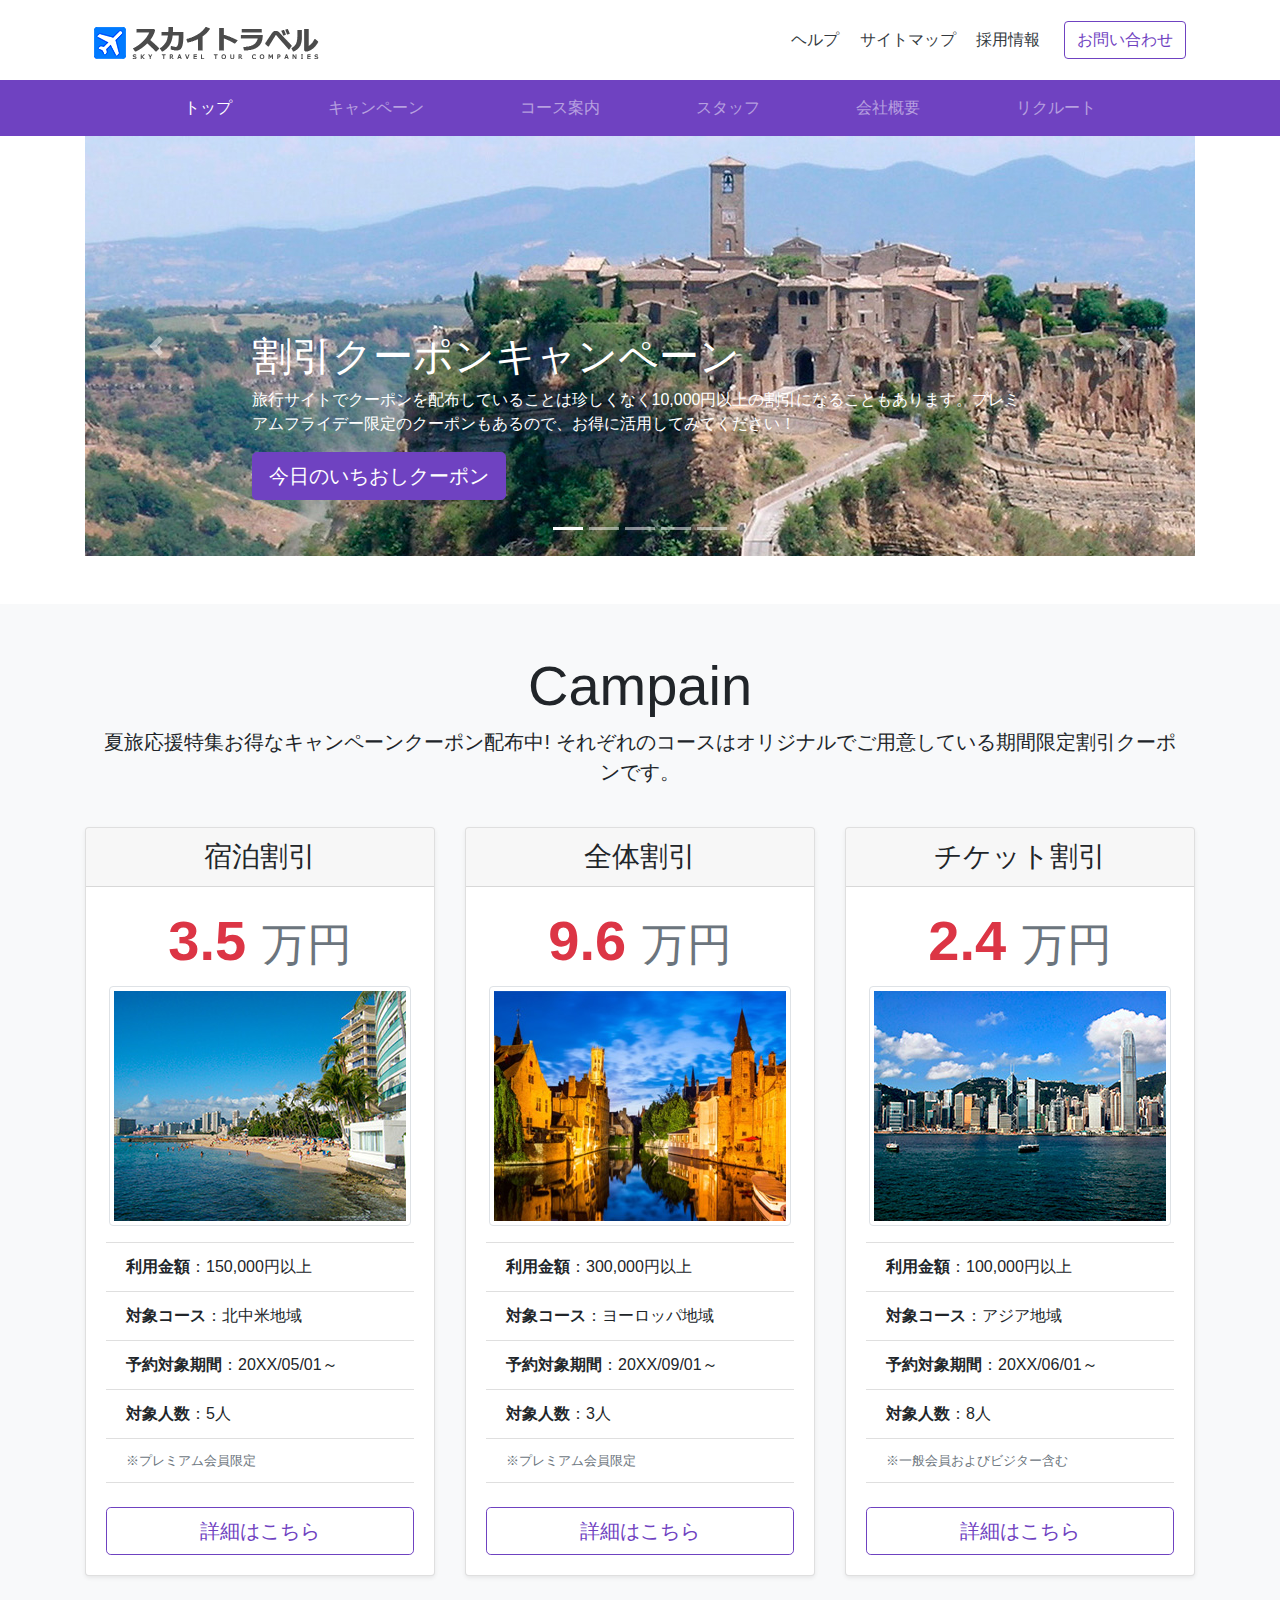
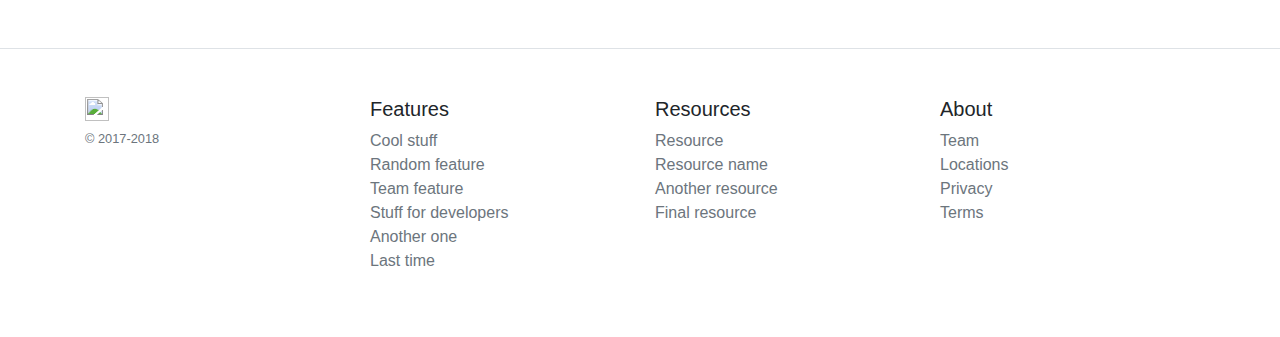
==== commit f0efaabe: "add campain" ====
--- a/html/index.html
+++ b/html/index.html
@@ -120,60 +120,70 @@
           <span class="sr-only">Next</span>
         </a>
       </div>
+      <div class="bg-light">
+        <section class="container my-5 #champain">
     <div class="pricing-header px-3 py-3 pt-md-5 pb-md-4 mx-auto text-center">
-      <h1 class="display-4">Pricing</h1>
-      <p class="lead">Quickly build an effective pricing table for your potential customers with this Bootstrap example. It's built with default Bootstrap components and utilities with little customization.</p>
+      <h2 class="display-4">Campain</h2>
+      <p class="lead">夏旅応援特集お得なキャンペーンクーポン配布中!
+それぞれのコースはオリジナルでご用意している期間限定割引クーポンです。</p>
     </div>
-    <div class="container">
       <div class="card-deck mb-3 text-center">
         <div class="card mb-4 shadow-sm">
           <div class="card-header">
-            <h4 class="my-0 font-weight-normal">Free</h4>
+            <h3 class="my-0 font-weight-normal">宿泊割引</h3>
           </div>
           <div class="card-body">
-            <h1 class="card-title pricing-card-title">$0 <small class="text-muted">/ mo</small></h1>
-            <ul class="list-unstyled mt-3 mb-4">
-              <li>10 users included</li>
-              <li>2 GB of storage</li>
-              <li>Email support</li>
-              <li>Help center access</li>
-            </ul>
-            <button type="button" class="btn btn-lg btn-block btn-outline-primary">Sign up for free</button>
-          </div>
+    <h4 class="card-title pricing-card-title font-weight-bold display-4 text-danger">3.5 <small class="text-muted"> 万円</small></h4>
+    <img src="images/campain01.jpg" alt="ヨーロッパ地域" class="img-thumbnail">
+    <ul class="list-group list-group-flush text-left mt-3 mb-4">
+        <li class="list-group-item"><span class="font-weight-bold">利用金額</span>：150,000円以上</li>
+        <li class="list-group-item"><span class="font-weight-bold">対象コース</span>：北中米地域</li>
+        <li class="list-group-item"><span class="font-weight-bold">予約対象期間</span>：20XX/05/01～</li>
+        <li class="list-group-item"><span class="font-weight-bold">対象人数</span>：5人</li>
+        <li class="list-group-item text-muted small">※プレミアム会員限定</li>
+    </ul>
+    <button type="button" class="btn btn-lg btn-block btn-outline-primary">詳細はこちら</button>
+</div>
         </div>
         <div class="card mb-4 shadow-sm">
           <div class="card-header">
-            <h4 class="my-0 font-weight-normal">Pro</h4>
-          </div>
-          <div class="card-body">
-            <h1 class="card-title pricing-card-title">$15 <small class="text-muted">/ mo</small></h1>
-            <ul class="list-unstyled mt-3 mb-4">
-              <li>20 users included</li>
-              <li>10 GB of storage</li>
-              <li>Priority email support</li>
-              <li>Help center access</li>
-            </ul>
-            <button type="button" class="btn btn-lg btn-block btn-primary">Get started</button>
-          </div>
+    <h3 class="my-0 font-weight-normal">全体割引</h3>
+</div>
+<div class="card-body">
+    <h4 class="card-title pricing-card-title font-weight-bold display-4 text-danger">9.6 <small class="text-muted"> 万円</small></h4>
+    <img src="images/campain02.jpg" alt="ヨーロッパ地域" class="img-thumbnail">
+    <ul class="list-group list-group-flush text-left mt-3 mb-4">
+        <li class="list-group-item"><span class="font-weight-bold">利用金額</span>：300,000円以上</li>
+        <li class="list-group-item"><span class="font-weight-bold">対象コース</span>：ヨーロッパ地域</li>
+        <li class="list-group-item"><span class="font-weight-bold">予約対象期間</span>：20XX/09/01～</li>
+        <li class="list-group-item"><span class="font-weight-bold">対象人数</span>：3人</li>
+        <li class="list-group-item text-muted small">※プレミアム会員限定</li>
+    </ul>
+    <button type="button" class="btn btn-lg btn-block btn-outline-primary">詳細はこちら</button>
+</div>
         </div>
         <div class="card mb-4 shadow-sm">
           <div class="card-header">
-            <h4 class="my-0 font-weight-normal">Enterprise</h4>
-          </div>
-          <div class="card-body">
-            <h1 class="card-title pricing-card-title">$29 <small class="text-muted">/ mo</small></h1>
-            <ul class="list-unstyled mt-3 mb-4">
-              <li>30 users included</li>
-              <li>15 GB of storage</li>
-              <li>Phone and email support</li>
-              <li>Help center access</li>
-            </ul>
-            <button type="button" class="btn btn-lg btn-block btn-primary">Contact us</button>
-          </div>
-        </div>
+    <h3 class="my-0 font-weight-normal">チケット割引</h3>
+</div>
+<div class="card-body">
+    <h4 class="card-title pricing-card-title font-weight-bold display-4 text-danger">2.4 <small class="text-muted"> 万円</small></h4>
+    <img src="images/campain03.jpg" alt="ヨーロッパ地域" class="img-thumbnail">
+    <ul class="list-group list-group-flush text-left mt-3 mb-4">
+        <li class="list-group-item"><span class="font-weight-bold">利用金額</span>：100,000円以上</li>
+        <li class="list-group-item"><span class="font-weight-bold">対象コース</span>：アジア地域</li>
+        <li class="list-group-item"><span class="font-weight-bold">予約対象期間</span>：20XX/06/01～</li>
+        <li class="list-group-item"><span class="font-weight-bold">対象人数</span>：8人</li>
+        <li class="list-group-item text-muted small">※一般会員およびビジター含む</li>
+    </ul>
+    <button type="button" class="btn btn-lg btn-block btn-outline-primary">詳細はこちら</button>
+</div>
+        </div>
+      </section>
       </div>
   </main>
       <footer class="pt-4 my-md-5 pt-md-5 border-top">
+        <div class="container">
         <div class="row">
           <div class="col-12 col-md">
             <img class="mb-2" src="../../assets/brand/bootstrap-solid.svg" alt="" width="24" height="24">
@@ -209,6 +219,7 @@
             </ul>
           </div>
         </div>
+        </div>
       </footer>
     </div>
 
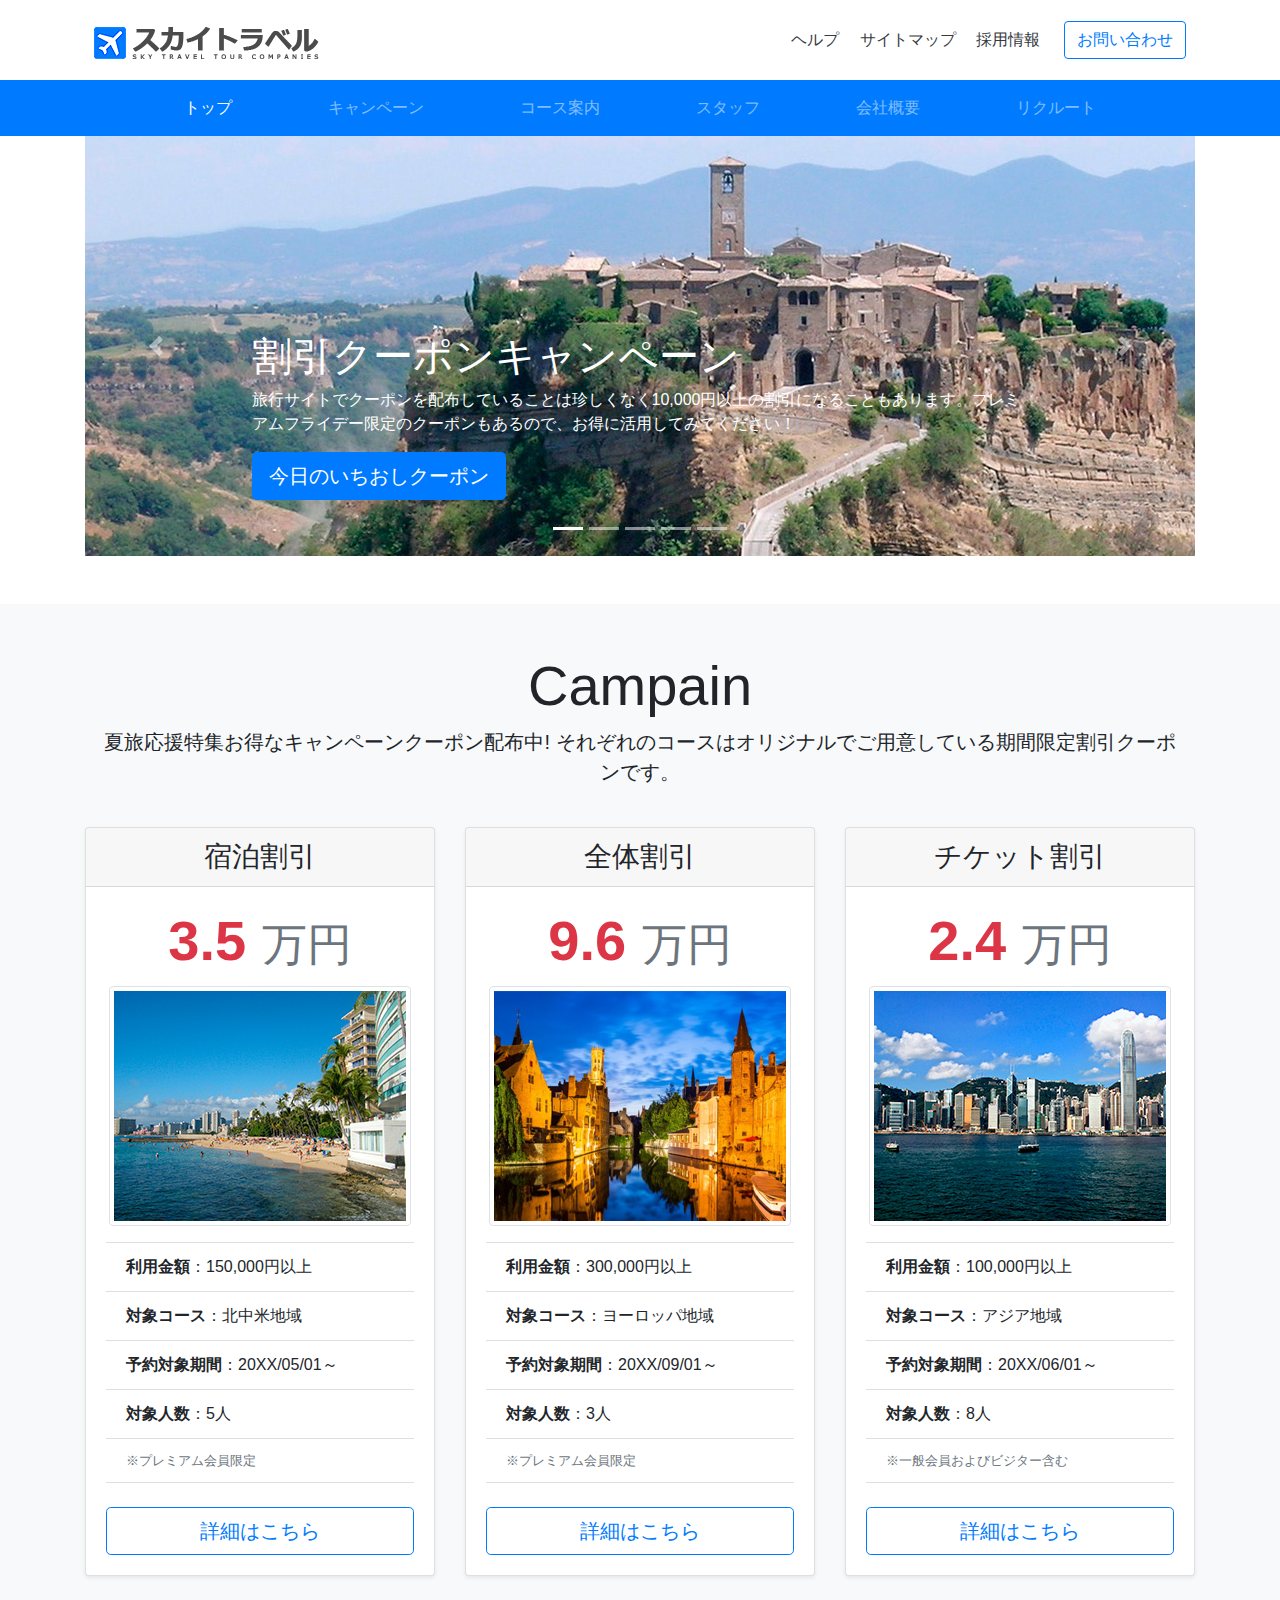
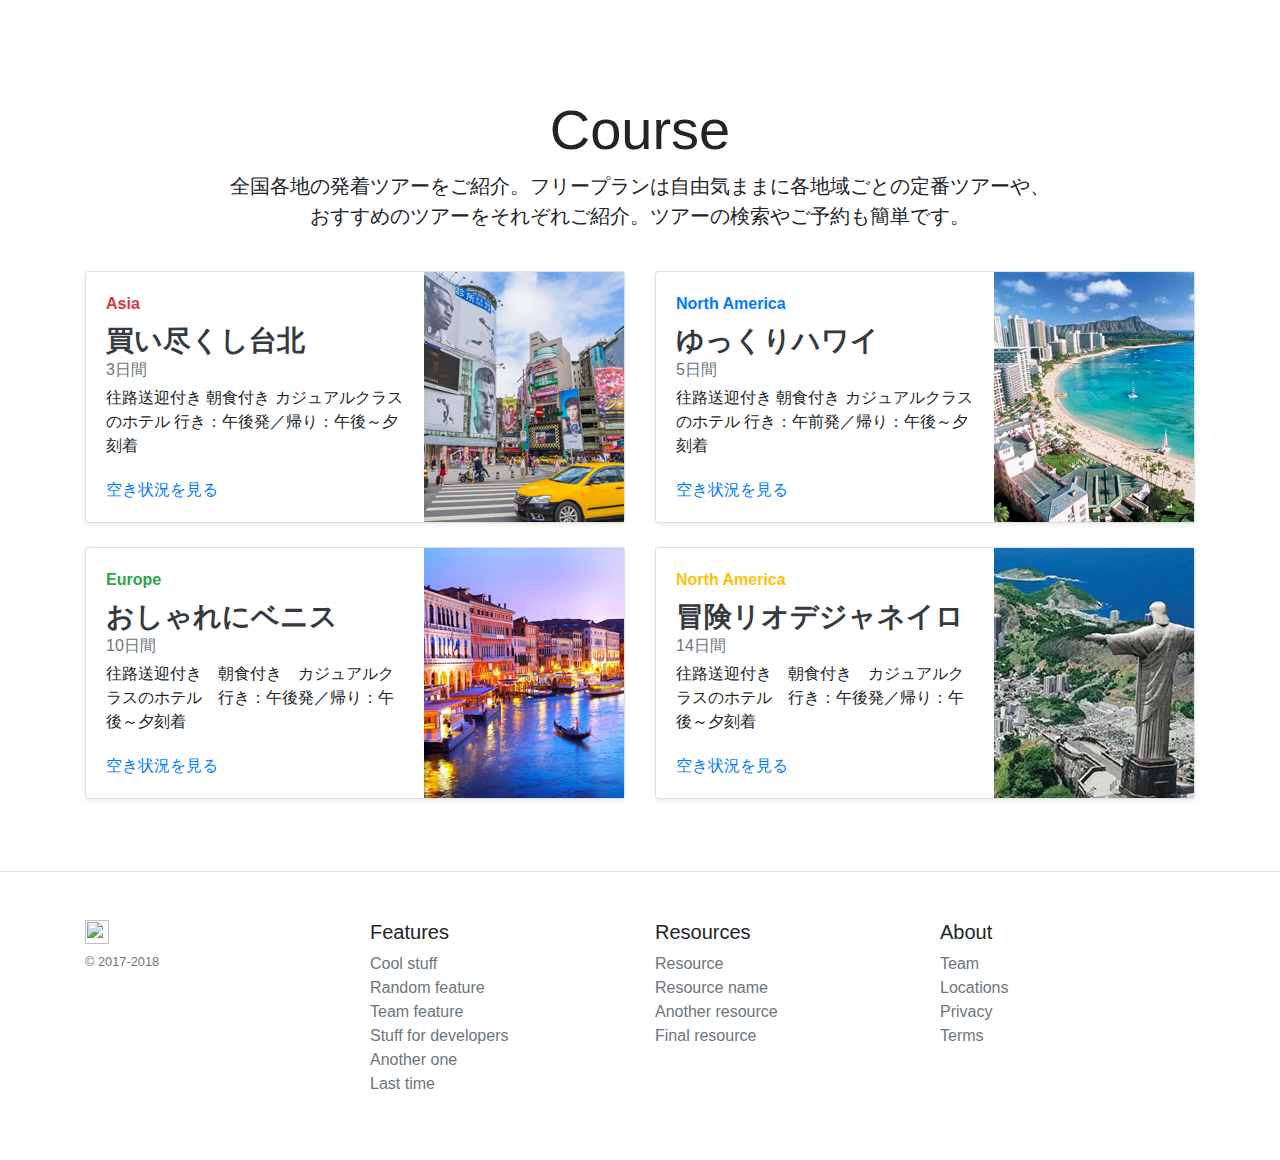
==== commit 2dbe0580: "add course" ====
--- a/html/index.html
+++ b/html/index.html
@@ -181,6 +181,70 @@
         </div>
       </section>
       </div>
+      <section class="container my-5 #course">
+    <div class="pricing-header px-3 py-3 pt-md-5 pb-md-4 mx-auto text-center">
+<h2 class="display-4">Course</h2>
+<p class="lead">全国各地の発着ツアーをご紹介。フリープランは自由気ままに各地域ごとの定番ツアーや、<br>おすすめのツアーをそれぞれご紹介。ツアーの検索やご予約も簡単です。</p>
+</div>
+<div class="row mb-2">
+        <div class="col-md-6">
+          <div class="card flex-md-row mb-4 shadow-sm h-md-250">
+            <div class="card-body d-flex flex-column align-items-start">
+    <strong class="d-inline-block mb-2 text-danger">Asia</strong>
+    <h3 class="mb-0">
+        <a class="text-dark font-weight-bold" href="#">買い尽くし台北</a>
+    </h3>
+    <div class="mb-1 text-muted">3日間</div>
+    <p class="card-text mb-auto">往路送迎付き 朝食付き カジュアルクラスのホテル 行き：午後発／帰り：午後～夕刻着</p>
+    <a href="#">空き状況を見る</a>
+</div>
+<img class="card-img-right flex-auto d-none d-lg-block" src="images/course01.jpg" alt="台北">
+          </div>
+        </div>
+        <div class="col-md-6">
+          <div class="card flex-md-row mb-4 shadow-sm h-md-250">
+            <div class="card-body d-flex flex-column align-items-start">
+    <strong class="d-inline-block mb-2 text-primary">North America</strong>
+    <h3 class="mb-0">
+        <a class="text-dark font-weight-bold" href="#">ゆっくりハワイ</a>
+    </h3>
+    <div class="mb-1 text-muted">5日間</div>
+    <p class="card-text mb-auto">往路送迎付き 朝食付き カジュアルクラスのホテル 行き：午前発／帰り：午後～夕刻着</p>
+    <a href="#">空き状況を見る</a>
+</div>
+<img class="card-img-right flex-auto d-none d-lg-block" src="images/course02.jpg" alt="ハワイ">
+          </div>
+        </div>
+        <div class="col-md-6">
+          <div class="card flex-md-row mb-4 shadow-sm h-md-250">
+            <div class="card-body d-flex flex-column align-items-start">
+    <strong class="d-inline-block mb-2 text-success">Europe</strong>
+    <h3 class="mb-0">
+        <a class="text-dark font-weight-bold" href="#">おしゃれにベニス</a>
+    </h3>
+    <div class="mb-1 text-muted">10日間</div>
+    <p class="card-text mb-auto">往路送迎付き　朝食付き　カジュアルクラスのホテル　行き：午後発／帰り：午後～夕刻着</p>
+    <a href="#">空き状況を見る</a>
+</div>
+<img class="card-img-right flex-auto d-none d-lg-block" src="images/course03.jpg" alt="ベニス">
+          </div>
+        </div>
+        <div class="col-md-6">
+          <div class="card flex-md-row mb-4 shadow-sm h-md-250">
+            <div class="card-body d-flex flex-column align-items-start">
+    <strong class="d-inline-block mb-2 text-warning">North America</strong>
+    <h3 class="mb-0">
+        <a class="text-dark font-weight-bold" href="#">冒険リオデジャネイロ</a>
+    </h3>
+    <div class="mb-1 text-muted">14日間</div>
+    <p class="card-text mb-auto">往路送迎付き　朝食付き　カジュアルクラスのホテル　行き：午後発／帰り：午後～夕刻着</p>
+    <a href="#">空き状況を見る</a>
+</div>
+<img class="card-img-right flex-auto d-none d-lg-block" src="images/course04.jpg" alt="リオデジャネイロ">
+          </div>
+        </div>
+      </div>
+    </section>
   </main>
       <footer class="pt-4 my-md-5 pt-md-5 border-top">
         <div class="container">
--- a/html/css/style.css
+++ b/html/css/style.css
@@ -3,4 +3,4 @@
  * Copyright 2011-2018 The Bootstrap Authors
  * Copyright 2011-2018 Twitter, Inc.
  * Licensed under MIT (https://github.com/twbs/bootstrap/blob/master/LICENSE)
- */:root{--blue: #007bff;--indigo: #6610f2;--purple: #6f42c1;--pink: #e83e8c;--red: #dc3545;--orange: #fd7e14;--yellow: #ffc107;--green: #28a745;--teal: #20c997;--cyan: #17a2b8;--white: #fff;--gray: #6c757d;--gray-dark: #343a40;--primary: #6f42c1;--secondary: #6c757d;--success: #28a745;--info: #17a2b8;--warning: #ffc107;--danger: #dc3545;--light: #f8f9fa;--dark: #343a40;--breakpoint-xs: 0;--breakpoint-sm: 576px;--breakpoint-md: 768px;--breakpoint-lg: 992px;--breakpoint-xl: 1200px;--font-family-sans-serif: -apple-system, BlinkMacSystemFont, "Segoe UI", Roboto, "Helvetica Neue", Arial, sans-serif, "Apple Color Emoji", "Segoe UI Emoji", "Segoe UI Symbol", "Noto Color Emoji";--font-family-monospace: SFMono-Regular, Menlo, Monaco, Consolas, "Liberation Mono", "Courier New", monospace}*,*::before,*::after{box-sizing:border-box}html{font-family:sans-serif;line-height:1.15;-webkit-text-size-adjust:100%;-ms-text-size-adjust:100%;-ms-overflow-style:scrollbar;-webkit-tap-highlight-color:rgba(0,0,0,0)}@-ms-viewport{width:device-width}article,aside,figcaption,figure,footer,header,hgroup,main,nav,section{display:block}body{margin:0;font-family:-apple-system,BlinkMacSystemFont,"Segoe UI",Roboto,"Helvetica Neue",Arial,sans-serif,"Apple Color Emoji","Segoe UI Emoji","Segoe UI Symbol","Noto Color Emoji";font-size:1rem;font-weight:400;line-height:1.5;color:#212529;text-align:left;background-color:#fff}[tabindex="-1"]:focus{outline:0 !important}hr{box-sizing:content-box;height:0;overflow:visible}h1,h2,h3,h4,h5,h6{margin-top:0;margin-bottom:.5rem}p{margin-top:0;margin-bottom:1rem}abbr[title],abbr[data-original-title]{text-decoration:underline;text-decoration:underline dotted;cursor:help;border-bottom:0}address{margin-bottom:1rem;font-style:normal;line-height:inherit}ol,ul,dl{margin-top:0;margin-bottom:1rem}ol ol,ul ul,ol ul,ul ol{margin-bottom:0}dt{font-weight:700}dd{margin-bottom:.5rem;margin-left:0}blockquote{margin:0 0 1rem}dfn{font-style:italic}b,strong{font-weight:bolder}small{font-size:80%}sub,sup{position:relative;font-size:75%;line-height:0;vertical-align:baseline}sub{bottom:-.25em}sup{top:-.5em}a{color:#6f42c1;text-decoration:none;background-color:transparent;-webkit-text-decoration-skip:objects}a:hover{color:#4e2d89;text-decoration:underline}a:not([href]):not([tabindex]){color:inherit;text-decoration:none}a:not([href]):not([tabindex]):hover,a:not([href]):not([tabindex]):focus{color:inherit;text-decoration:none}a:not([href]):not([tabindex]):focus{outline:0}pre,code,kbd,samp{font-family:SFMono-Regular,Menlo,Monaco,Consolas,"Liberation Mono","Courier New",monospace;font-size:1em}pre{margin-top:0;margin-bottom:1rem;overflow:auto;-ms-overflow-style:scrollbar}figure{margin:0 0 1rem}img{vertical-align:middle;border-style:none}svg{overflow:hidden;vertical-align:middle}table{border-collapse:collapse}caption{padding-top:.75rem;padding-bottom:.75rem;color:#6c757d;text-align:left;caption-side:bottom}th{text-align:inherit}label{display:inline-block;margin-bottom:.5rem}button{border-radius:0}button:focus{outline:1px dotted;outline:5px auto -webkit-focus-ring-color}input,button,select,optgroup,textarea{margin:0;font-family:inherit;font-size:inherit;line-height:inherit}button,input{overflow:visible}button,select{text-transform:none}button,html [type="button"],[type="reset"],[type="submit"]{-webkit-appearance:button}button::-moz-focus-inner,[type="button"]::-moz-focus-inner,[type="reset"]::-moz-focus-inner,[type="submit"]::-moz-focus-inner{padding:0;border-style:none}input[type="radio"],input[type="checkbox"]{box-sizing:border-box;padding:0}input[type="date"],input[type="time"],input[type="datetime-local"],input[type="month"]{-webkit-appearance:listbox}textarea{overflow:auto;resize:vertical}fieldset{min-width:0;padding:0;margin:0;border:0}legend{display:block;width:100%;max-width:100%;padding:0;margin-bottom:.5rem;font-size:1.5rem;line-height:inherit;color:inherit;white-space:normal}progress{vertical-align:baseline}[type="number"]::-webkit-inner-spin-button,[type="number"]::-webkit-outer-spin-button{height:auto}[type="search"]{outline-offset:-2px;-webkit-appearance:none}[type="search"]::-webkit-search-cancel-button,[type="search"]::-webkit-search-decoration{-webkit-appearance:none}::-webkit-file-upload-button{font:inherit;-webkit-appearance:button}output{display:inline-block}summary{display:list-item;cursor:pointer}template{display:none}[hidden]{display:none !important}h1,h2,h3,h4,h5,h6,.h1,.h2,.h3,.h4,.h5,.h6{margin-bottom:.5rem;font-family:inherit;font-weight:500;line-height:1.2;color:inherit}h1,.h1{font-size:2.5rem}h2,.h2{font-size:2rem}h3,.h3{font-size:1.75rem}h4,.h4{font-size:1.5rem}h5,.h5{font-size:1.25rem}h6,.h6{font-size:1rem}.lead{font-size:1.25rem;font-weight:300}.display-1{font-size:6rem;font-weight:300;line-height:1.2}.display-2{font-size:5.5rem;font-weight:300;line-height:1.2}.display-3{font-size:4.5rem;font-weight:300;line-height:1.2}.display-4{font-size:3.5rem;font-weight:300;line-height:1.2}hr{margin-top:1rem;margin-bottom:1rem;border:0;border-top:1px solid rgba(0,0,0,0.1)}small,.small{font-size:80%;font-weight:400}mark,.mark{padding:.2em;background-color:#fcf8e3}.list-unstyled{padding-left:0;list-style:none}.list-inline{padding-left:0;list-style:none}.list-inline-item{display:inline-block}.list-inline-item:not(:last-child){margin-right:.5rem}.initialism{font-size:90%;text-transform:uppercase}.blockquote{margin-bottom:1rem;font-size:1.25rem}.blockquote-footer{display:block;font-size:80%;color:#6c757d}.blockquote-footer::before{content:"\2014 \00A0"}.img-fluid{max-width:100%;height:auto}.img-thumbnail{padding:.25rem;background-color:#fff;border:1px solid #dee2e6;border-radius:.25rem;max-width:100%;height:auto}.figure{display:inline-block}.figure-img{margin-bottom:.5rem;line-height:1}.figure-caption{font-size:90%;color:#6c757d}code{font-size:87.5%;color:#e83e8c;word-break:break-word}a>code{color:inherit}kbd{padding:.2rem .4rem;font-size:87.5%;color:#fff;background-color:#212529;border-radius:.2rem}kbd kbd{padding:0;font-size:100%;font-weight:700}pre{display:block;font-size:87.5%;color:#212529}pre code{font-size:inherit;color:inherit;word-break:normal}.pre-scrollable{max-height:340px;overflow-y:scroll}.container{width:100%;padding-right:15px;padding-left:15px;margin-right:auto;margin-left:auto}@media (min-width: 576px){.container{max-width:540px}}@media (min-width: 768px){.container{max-width:720px}}@media (min-width: 992px){.container{max-width:960px}}@media (min-width: 1200px){.container{max-width:1140px}}.container-fluid{width:100%;padding-right:15px;padding-left:15px;margin-right:auto;margin-left:auto}.row{display:flex;flex-wrap:wrap;margin-right:-15px;margin-left:-15px}.no-gutters{margin-right:0;margin-left:0}.no-gutters>.col,.no-gutters>[class*="col-"]{padding-right:0;padding-left:0}.col-1,.col-2,.col-3,.col-4,.col-5,.col-6,.col-7,.col-8,.col-9,.col-10,.col-11,.col-12,.col,.col-auto,.col-sm-1,.col-sm-2,.col-sm-3,.col-sm-4,.col-sm-5,.col-sm-6,.col-sm-7,.col-sm-8,.col-sm-9,.col-sm-10,.col-sm-11,.col-sm-12,.col-sm,.col-sm-auto,.col-md-1,.col-md-2,.col-md-3,.col-md-4,.col-md-5,.col-md-6,.col-md-7,.col-md-8,.col-md-9,.col-md-10,.col-md-11,.col-md-12,.col-md,.col-md-auto,.col-lg-1,.col-lg-2,.col-lg-3,.col-lg-4,.col-lg-5,.col-lg-6,.col-lg-7,.col-lg-8,.col-lg-9,.col-lg-10,.col-lg-11,.col-lg-12,.col-lg,.col-lg-auto,.col-xl-1,.col-xl-2,.col-xl-3,.col-xl-4,.col-xl-5,.col-xl-6,.col-xl-7,.col-xl-8,.col-xl-9,.col-xl-10,.col-xl-11,.col-xl-12,.col-xl,.col-xl-auto{position:relative;width:100%;min-height:1px;padding-right:15px;padding-left:15px}.col{flex-basis:0;flex-grow:1;max-width:100%}.col-auto{flex:0 0 auto;width:auto;max-width:none}.col-1{flex:0 0 8.33333%;max-width:8.33333%}.col-2{flex:0 0 16.66667%;max-width:16.66667%}.col-3{flex:0 0 25%;max-width:25%}.col-4{flex:0 0 33.33333%;max-width:33.33333%}.col-5{flex:0 0 41.66667%;max-width:41.66667%}.col-6{flex:0 0 50%;max-width:50%}.col-7{flex:0 0 58.33333%;max-width:58.33333%}.col-8{flex:0 0 66.66667%;max-width:66.66667%}.col-9{flex:0 0 75%;max-width:75%}.col-10{flex:0 0 83.33333%;max-width:83.33333%}.col-11{flex:0 0 91.66667%;max-width:91.66667%}.col-12{flex:0 0 100%;max-width:100%}.order-first{order:-1}.order-last{order:13}.order-0{order:0}.order-1{order:1}.order-2{order:2}.order-3{order:3}.order-4{order:4}.order-5{order:5}.order-6{order:6}.order-7{order:7}.order-8{order:8}.order-9{order:9}.order-10{order:10}.order-11{order:11}.order-12{order:12}.offset-1{margin-left:8.33333%}.offset-2{margin-left:16.66667%}.offset-3{margin-left:25%}.offset-4{margin-left:33.33333%}.offset-5{margin-left:41.66667%}.offset-6{margin-left:50%}.offset-7{margin-left:58.33333%}.offset-8{margin-left:66.66667%}.offset-9{margin-left:75%}.offset-10{margin-left:83.33333%}.offset-11{margin-left:91.66667%}@media (min-width: 576px){.col-sm{flex-basis:0;flex-grow:1;max-width:100%}.col-sm-auto{flex:0 0 auto;width:auto;max-width:none}.col-sm-1{flex:0 0 8.33333%;max-width:8.33333%}.col-sm-2{flex:0 0 16.66667%;max-width:16.66667%}.col-sm-3{flex:0 0 25%;max-width:25%}.col-sm-4{flex:0 0 33.33333%;max-width:33.33333%}.col-sm-5{flex:0 0 41.66667%;max-width:41.66667%}.col-sm-6{flex:0 0 50%;max-width:50%}.col-sm-7{flex:0 0 58.33333%;max-width:58.33333%}.col-sm-8{flex:0 0 66.66667%;max-width:66.66667%}.col-sm-9{flex:0 0 75%;max-width:75%}.col-sm-10{flex:0 0 83.33333%;max-width:83.33333%}.col-sm-11{flex:0 0 91.66667%;max-width:91.66667%}.col-sm-12{flex:0 0 100%;max-width:100%}.order-sm-first{order:-1}.order-sm-last{order:13}.order-sm-0{order:0}.order-sm-1{order:1}.order-sm-2{order:2}.order-sm-3{order:3}.order-sm-4{order:4}.order-sm-5{order:5}.order-sm-6{order:6}.order-sm-7{order:7}.order-sm-8{order:8}.order-sm-9{order:9}.order-sm-10{order:10}.order-sm-11{order:11}.order-sm-12{order:12}.offset-sm-0{margin-left:0}.offset-sm-1{margin-left:8.33333%}.offset-sm-2{margin-left:16.66667%}.offset-sm-3{margin-left:25%}.offset-sm-4{margin-left:33.33333%}.offset-sm-5{margin-left:41.66667%}.offset-sm-6{margin-left:50%}.offset-sm-7{margin-left:58.33333%}.offset-sm-8{margin-left:66.66667%}.offset-sm-9{margin-left:75%}.offset-sm-10{margin-left:83.33333%}.offset-sm-11{margin-left:91.66667%}}@media (min-width: 768px){.col-md{flex-basis:0;flex-grow:1;max-width:100%}.col-md-auto{flex:0 0 auto;width:auto;max-width:none}.col-md-1{flex:0 0 8.33333%;max-width:8.33333%}.col-md-2{flex:0 0 16.66667%;max-width:16.66667%}.col-md-3{flex:0 0 25%;max-width:25%}.col-md-4{flex:0 0 33.33333%;max-width:33.33333%}.col-md-5{flex:0 0 41.66667%;max-width:41.66667%}.col-md-6{flex:0 0 50%;max-width:50%}.col-md-7{flex:0 0 58.33333%;max-width:58.33333%}.col-md-8{flex:0 0 66.66667%;max-width:66.66667%}.col-md-9{flex:0 0 75%;max-width:75%}.col-md-10{flex:0 0 83.33333%;max-width:83.33333%}.col-md-11{flex:0 0 91.66667%;max-width:91.66667%}.col-md-12{flex:0 0 100%;max-width:100%}.order-md-first{order:-1}.order-md-last{order:13}.order-md-0{order:0}.order-md-1{order:1}.order-md-2{order:2}.order-md-3{order:3}.order-md-4{order:4}.order-md-5{order:5}.order-md-6{order:6}.order-md-7{order:7}.order-md-8{order:8}.order-md-9{order:9}.order-md-10{order:10}.order-md-11{order:11}.order-md-12{order:12}.offset-md-0{margin-left:0}.offset-md-1{margin-left:8.33333%}.offset-md-2{margin-left:16.66667%}.offset-md-3{margin-left:25%}.offset-md-4{margin-left:33.33333%}.offset-md-5{margin-left:41.66667%}.offset-md-6{margin-left:50%}.offset-md-7{margin-left:58.33333%}.offset-md-8{margin-left:66.66667%}.offset-md-9{margin-left:75%}.offset-md-10{margin-left:83.33333%}.offset-md-11{margin-left:91.66667%}}@media (min-width: 992px){.col-lg{flex-basis:0;flex-grow:1;max-width:100%}.col-lg-auto{flex:0 0 auto;width:auto;max-width:none}.col-lg-1{flex:0 0 8.33333%;max-width:8.33333%}.col-lg-2{flex:0 0 16.66667%;max-width:16.66667%}.col-lg-3{flex:0 0 25%;max-width:25%}.col-lg-4{flex:0 0 33.33333%;max-width:33.33333%}.col-lg-5{flex:0 0 41.66667%;max-width:41.66667%}.col-lg-6{flex:0 0 50%;max-width:50%}.col-lg-7{flex:0 0 58.33333%;max-width:58.33333%}.col-lg-8{flex:0 0 66.66667%;max-width:66.66667%}.col-lg-9{flex:0 0 75%;max-width:75%}.col-lg-10{flex:0 0 83.33333%;max-width:83.33333%}.col-lg-11{flex:0 0 91.66667%;max-width:91.66667%}.col-lg-12{flex:0 0 100%;max-width:100%}.order-lg-first{order:-1}.order-lg-last{order:13}.order-lg-0{order:0}.order-lg-1{order:1}.order-lg-2{order:2}.order-lg-3{order:3}.order-lg-4{order:4}.order-lg-5{order:5}.order-lg-6{order:6}.order-lg-7{order:7}.order-lg-8{order:8}.order-lg-9{order:9}.order-lg-10{order:10}.order-lg-11{order:11}.order-lg-12{order:12}.offset-lg-0{margin-left:0}.offset-lg-1{margin-left:8.33333%}.offset-lg-2{margin-left:16.66667%}.offset-lg-3{margin-left:25%}.offset-lg-4{margin-left:33.33333%}.offset-lg-5{margin-left:41.66667%}.offset-lg-6{margin-left:50%}.offset-lg-7{margin-left:58.33333%}.offset-lg-8{margin-left:66.66667%}.offset-lg-9{margin-left:75%}.offset-lg-10{margin-left:83.33333%}.offset-lg-11{margin-left:91.66667%}}@media (min-width: 1200px){.col-xl{flex-basis:0;flex-grow:1;max-width:100%}.col-xl-auto{flex:0 0 auto;width:auto;max-width:none}.col-xl-1{flex:0 0 8.33333%;max-width:8.33333%}.col-xl-2{flex:0 0 16.66667%;max-width:16.66667%}.col-xl-3{flex:0 0 25%;max-width:25%}.col-xl-4{flex:0 0 33.33333%;max-width:33.33333%}.col-xl-5{flex:0 0 41.66667%;max-width:41.66667%}.col-xl-6{flex:0 0 50%;max-width:50%}.col-xl-7{flex:0 0 58.33333%;max-width:58.33333%}.col-xl-8{flex:0 0 66.66667%;max-width:66.66667%}.col-xl-9{flex:0 0 75%;max-width:75%}.col-xl-10{flex:0 0 83.33333%;max-width:83.33333%}.col-xl-11{flex:0 0 91.66667%;max-width:91.66667%}.col-xl-12{flex:0 0 100%;max-width:100%}.order-xl-first{order:-1}.order-xl-last{order:13}.order-xl-0{order:0}.order-xl-1{order:1}.order-xl-2{order:2}.order-xl-3{order:3}.order-xl-4{order:4}.order-xl-5{order:5}.order-xl-6{order:6}.order-xl-7{order:7}.order-xl-8{order:8}.order-xl-9{order:9}.order-xl-10{order:10}.order-xl-11{order:11}.order-xl-12{order:12}.offset-xl-0{margin-left:0}.offset-xl-1{margin-left:8.33333%}.offset-xl-2{margin-left:16.66667%}.offset-xl-3{margin-left:25%}.offset-xl-4{margin-left:33.33333%}.offset-xl-5{margin-left:41.66667%}.offset-xl-6{margin-left:50%}.offset-xl-7{margin-left:58.33333%}.offset-xl-8{margin-left:66.66667%}.offset-xl-9{margin-left:75%}.offset-xl-10{margin-left:83.33333%}.offset-xl-11{margin-left:91.66667%}}.table{width:100%;margin-bottom:1rem;background-color:rgba(0,0,0,0)}.table th,.table td{padding:.75rem;vertical-align:top;border-top:1px solid #dee2e6}.table thead th{vertical-align:bottom;border-bottom:2px solid #dee2e6}.table tbody+tbody{border-top:2px solid #dee2e6}.table .table{background-color:#fff}.table-sm th,.table-sm td{padding:.3rem}.table-bordered{border:1px solid #dee2e6}.table-bordered th,.table-bordered td{border:1px solid #dee2e6}.table-bordered thead th,.table-bordered thead td{border-bottom-width:2px}.table-borderless th,.table-borderless td,.table-borderless thead th,.table-borderless tbody+tbody{border:0}.table-striped tbody tr:nth-of-type(odd){background-color:rgba(0,0,0,0.05)}.table-hover tbody tr:hover{background-color:rgba(0,0,0,0.075)}.table-primary,.table-primary>th,.table-primary>td{background-color:#d7caee}.table-hover .table-primary:hover{background-color:#c8b7e8}.table-hover .table-primary:hover>td,.table-hover .table-primary:hover>th{background-color:#c8b7e8}.table-secondary,.table-secondary>th,.table-secondary>td{background-color:#d6d8db}.table-hover .table-secondary:hover{background-color:#c8cbcf}.table-hover .table-secondary:hover>td,.table-hover .table-secondary:hover>th{background-color:#c8cbcf}.table-success,.table-success>th,.table-success>td{background-color:#c3e6cb}.table-hover .table-success:hover{background-color:#b1dfbb}.table-hover .table-success:hover>td,.table-hover .table-success:hover>th{background-color:#b1dfbb}.table-info,.table-info>th,.table-info>td{background-color:#bee5eb}.table-hover .table-info:hover{background-color:#abdde5}.table-hover .table-info:hover>td,.table-hover .table-info:hover>th{background-color:#abdde5}.table-warning,.table-warning>th,.table-warning>td{background-color:#ffeeba}.table-hover .table-warning:hover{background-color:#ffe8a1}.table-hover .table-warning:hover>td,.table-hover .table-warning:hover>th{background-color:#ffe8a1}.table-danger,.table-danger>th,.table-danger>td{background-color:#f5c6cb}.table-hover .table-danger:hover{background-color:#f1b0b7}.table-hover .table-danger:hover>td,.table-hover .table-danger:hover>th{background-color:#f1b0b7}.table-light,.table-light>th,.table-light>td{background-color:#fdfdfe}.table-hover .table-light:hover{background-color:#ececf6}.table-hover .table-light:hover>td,.table-hover .table-light:hover>th{background-color:#ececf6}.table-dark,.table-dark>th,.table-dark>td{background-color:#c6c8ca}.table-hover .table-dark:hover{background-color:#b9bbbe}.table-hover .table-dark:hover>td,.table-hover .table-dark:hover>th{background-color:#b9bbbe}.table-active,.table-active>th,.table-active>td{background-color:rgba(0,0,0,0.075)}.table-hover .table-active:hover{background-color:rgba(0,0,0,0.075)}.table-hover .table-active:hover>td,.table-hover .table-active:hover>th{background-color:rgba(0,0,0,0.075)}.table .thead-dark th{color:#fff;background-color:#212529;border-color:#32383e}.table .thead-light th{color:#495057;background-color:#e9ecef;border-color:#dee2e6}.table-dark{color:#fff;background-color:#212529}.table-dark th,.table-dark td,.table-dark thead th{border-color:#32383e}.table-dark.table-bordered{border:0}.table-dark.table-striped tbody tr:nth-of-type(odd){background-color:rgba(255,255,255,0.05)}.table-dark.table-hover tbody tr:hover{background-color:rgba(255,255,255,0.075)}@media (max-width: 575.98px){.table-responsive-sm{display:block;width:100%;overflow-x:auto;-webkit-overflow-scrolling:touch;-ms-overflow-style:-ms-autohiding-scrollbar}.table-responsive-sm>.table-bordered{border:0}}@media (max-width: 767.98px){.table-responsive-md{display:block;width:100%;overflow-x:auto;-webkit-overflow-scrolling:touch;-ms-overflow-style:-ms-autohiding-scrollbar}.table-responsive-md>.table-bordered{border:0}}@media (max-width: 991.98px){.table-responsive-lg{display:block;width:100%;overflow-x:auto;-webkit-overflow-scrolling:touch;-ms-overflow-style:-ms-autohiding-scrollbar}.table-responsive-lg>.table-bordered{border:0}}@media (max-width: 1199.98px){.table-responsive-xl{display:block;width:100%;overflow-x:auto;-webkit-overflow-scrolling:touch;-ms-overflow-style:-ms-autohiding-scrollbar}.table-responsive-xl>.table-bordered{border:0}}.table-responsive{display:block;width:100%;overflow-x:auto;-webkit-overflow-scrolling:touch;-ms-overflow-style:-ms-autohiding-scrollbar}.table-responsive>.table-bordered{border:0}.form-control{display:block;width:100%;height:calc(2.25rem + 2px);padding:.375rem .75rem;font-size:1rem;line-height:1.5;color:#495057;background-color:#fff;background-clip:padding-box;border:1px solid #ced4da;border-radius:.25rem;transition:border-color 0.15s ease-in-out,box-shadow 0.15s ease-in-out}@media screen and (prefers-reduced-motion: reduce){.form-control{transition:none}}.form-control::-ms-expand{background-color:transparent;border:0}.form-control:focus{color:#495057;background-color:#fff;border-color:#b8a2e0;outline:0;box-shadow:0 0 0 .2rem rgba(111,66,193,0.25)}.form-control::placeholder{color:#6c757d;opacity:1}.form-control:disabled,.form-control[readonly]{background-color:#e9ecef;opacity:1}select.form-control:focus::-ms-value{color:#495057;background-color:#fff}.form-control-file,.form-control-range{display:block;width:100%}.col-form-label{padding-top:calc(.375rem + 1px);padding-bottom:calc(.375rem + 1px);margin-bottom:0;font-size:inherit;line-height:1.5}.col-form-label-lg{padding-top:calc(.5rem + 1px);padding-bottom:calc(.5rem + 1px);font-size:1.25rem;line-height:1.5}.col-form-label-sm{padding-top:calc(.25rem + 1px);padding-bottom:calc(.25rem + 1px);font-size:.875rem;line-height:1.5}.form-control-plaintext{display:block;width:100%;padding-top:.375rem;padding-bottom:.375rem;margin-bottom:0;line-height:1.5;color:#212529;background-color:transparent;border:solid transparent;border-width:1px 0}.form-control-plaintext.form-control-sm,.form-control-plaintext.form-control-lg{padding-right:0;padding-left:0}.form-control-sm{height:calc(1.8125rem + 2px);padding:.25rem .5rem;font-size:.875rem;line-height:1.5;border-radius:.2rem}.form-control-lg{height:calc(2.875rem + 2px);padding:.5rem 1rem;font-size:1.25rem;line-height:1.5;border-radius:.3rem}select.form-control[size],select.form-control[multiple]{height:auto}textarea.form-control{height:auto}.form-group{margin-bottom:1rem}.form-text{display:block;margin-top:.25rem}.form-row{display:flex;flex-wrap:wrap;margin-right:-5px;margin-left:-5px}.form-row>.col,.form-row>[class*="col-"]{padding-right:5px;padding-left:5px}.form-check{position:relative;display:block;padding-left:1.25rem}.form-check-input{position:absolute;margin-top:.3rem;margin-left:-1.25rem}.form-check-input:disabled ~ .form-check-label{color:#6c757d}.form-check-label{margin-bottom:0}.form-check-inline{display:inline-flex;align-items:center;padding-left:0;margin-right:.75rem}.form-check-inline .form-check-input{position:static;margin-top:0;margin-right:.3125rem;margin-left:0}.valid-feedback{display:none;width:100%;margin-top:.25rem;font-size:80%;color:#28a745}.valid-tooltip{position:absolute;top:100%;z-index:5;display:none;max-width:100%;padding:.25rem .5rem;margin-top:.1rem;font-size:.875rem;line-height:1.5;color:#fff;background-color:rgba(40,167,69,0.9);border-radius:.25rem}.was-validated .form-control:valid,.form-control.is-valid,.was-validated .custom-select:valid,.custom-select.is-valid{border-color:#28a745}.was-validated .form-control:valid:focus,.form-control.is-valid:focus,.was-validated .custom-select:valid:focus,.custom-select.is-valid:focus{border-color:#28a745;box-shadow:0 0 0 .2rem rgba(40,167,69,0.25)}.was-validated .form-control:valid ~ .valid-feedback,.was-validated .form-control:valid ~ .valid-tooltip,.form-control.is-valid ~ .valid-feedback,.form-control.is-valid ~ .valid-tooltip,.was-validated .custom-select:valid ~ .valid-feedback,.was-validated .custom-select:valid ~ .valid-tooltip,.custom-select.is-valid ~ .valid-feedback,.custom-select.is-valid ~ .valid-tooltip{display:block}.was-validated .form-control-file:valid ~ .valid-feedback,.was-validated .form-control-file:valid ~ .valid-tooltip,.form-control-file.is-valid ~ .valid-feedback,.form-control-file.is-valid ~ .valid-tooltip{display:block}.was-validated .form-check-input:valid ~ .form-check-label,.form-check-input.is-valid ~ .form-check-label{color:#28a745}.was-validated .form-check-input:valid ~ .valid-feedback,.was-validated .form-check-input:valid ~ .valid-tooltip,.form-check-input.is-valid ~ .valid-feedback,.form-check-input.is-valid ~ .valid-tooltip{display:block}.was-validated .custom-control-input:valid ~ .custom-control-label,.custom-control-input.is-valid ~ .custom-control-label{color:#28a745}.was-validated .custom-control-input:valid ~ .custom-control-label::before,.custom-control-input.is-valid ~ .custom-control-label::before{background-color:#71dd8a}.was-validated .custom-control-input:valid ~ .valid-feedback,.was-validated .custom-control-input:valid ~ .valid-tooltip,.custom-control-input.is-valid ~ .valid-feedback,.custom-control-input.is-valid ~ .valid-tooltip{display:block}.was-validated .custom-control-input:valid:checked ~ .custom-control-label::before,.custom-control-input.is-valid:checked ~ .custom-control-label::before{background-color:#34ce57}.was-validated .custom-control-input:valid:focus ~ .custom-control-label::before,.custom-control-input.is-valid:focus ~ .custom-control-label::before{box-shadow:0 0 0 1px #fff,0 0 0 .2rem rgba(40,167,69,0.25)}.was-validated .custom-file-input:valid ~ .custom-file-label,.custom-file-input.is-valid ~ .custom-file-label{border-color:#28a745}.was-validated .custom-file-input:valid ~ .custom-file-label::after,.custom-file-input.is-valid ~ .custom-file-label::after{border-color:inherit}.was-validated .custom-file-input:valid ~ .valid-feedback,.was-validated .custom-file-input:valid ~ .valid-tooltip,.custom-file-input.is-valid ~ .valid-feedback,.custom-file-input.is-valid ~ .valid-tooltip{display:block}.was-validated .custom-file-input:valid:focus ~ .custom-file-label,.custom-file-input.is-valid:focus ~ .custom-file-label{box-shadow:0 0 0 .2rem rgba(40,167,69,0.25)}.invalid-feedback{display:none;width:100%;margin-top:.25rem;font-size:80%;color:#dc3545}.invalid-tooltip{position:absolute;top:100%;z-index:5;display:none;max-width:100%;padding:.25rem .5rem;margin-top:.1rem;font-size:.875rem;line-height:1.5;color:#fff;background-color:rgba(220,53,69,0.9);border-radius:.25rem}.was-validated .form-control:invalid,.form-control.is-invalid,.was-validated .custom-select:invalid,.custom-select.is-invalid{border-color:#dc3545}.was-validated .form-control:invalid:focus,.form-control.is-invalid:focus,.was-validated .custom-select:invalid:focus,.custom-select.is-invalid:focus{border-color:#dc3545;box-shadow:0 0 0 .2rem rgba(220,53,69,0.25)}.was-validated .form-control:invalid ~ .invalid-feedback,.was-validated .form-control:invalid ~ .invalid-tooltip,.form-control.is-invalid ~ .invalid-feedback,.form-control.is-invalid ~ .invalid-tooltip,.was-validated .custom-select:invalid ~ .invalid-feedback,.was-validated .custom-select:invalid ~ .invalid-tooltip,.custom-select.is-invalid ~ .invalid-feedback,.custom-select.is-invalid ~ .invalid-tooltip{display:block}.was-validated .form-control-file:invalid ~ .invalid-feedback,.was-validated .form-control-file:invalid ~ .invalid-tooltip,.form-control-file.is-invalid ~ .invalid-feedback,.form-control-file.is-invalid ~ .invalid-tooltip{display:block}.was-validated .form-check-input:invalid ~ .form-check-label,.form-check-input.is-invalid ~ .form-check-label{color:#dc3545}.was-validated .form-check-input:invalid ~ .invalid-feedback,.was-validated .form-check-input:invalid ~ .invalid-tooltip,.form-check-input.is-invalid ~ .invalid-feedback,.form-check-input.is-invalid ~ .invalid-tooltip{display:block}.was-validated .custom-control-input:invalid ~ .custom-control-label,.custom-control-input.is-invalid ~ .custom-control-label{color:#dc3545}.was-validated .custom-control-input:invalid ~ .custom-control-label::before,.custom-control-input.is-invalid ~ .custom-control-label::before{background-color:#efa2a9}.was-validated .custom-control-input:invalid ~ .invalid-feedback,.was-validated .custom-control-input:invalid ~ .invalid-tooltip,.custom-control-input.is-invalid ~ .invalid-feedback,.custom-control-input.is-invalid ~ .invalid-tooltip{display:block}.was-validated .custom-control-input:invalid:checked ~ .custom-control-label::before,.custom-control-input.is-invalid:checked ~ .custom-control-label::before{background-color:#e4606d}.was-validated .custom-control-input:invalid:focus ~ .custom-control-label::before,.custom-control-input.is-invalid:focus ~ .custom-control-label::before{box-shadow:0 0 0 1px #fff,0 0 0 .2rem rgba(220,53,69,0.25)}.was-validated .custom-file-input:invalid ~ .custom-file-label,.custom-file-input.is-invalid ~ .custom-file-label{border-color:#dc3545}.was-validated .custom-file-input:invalid ~ .custom-file-label::after,.custom-file-input.is-invalid ~ .custom-file-label::after{border-color:inherit}.was-validated .custom-file-input:invalid ~ .invalid-feedback,.was-validated .custom-file-input:invalid ~ .invalid-tooltip,.custom-file-input.is-invalid ~ .invalid-feedback,.custom-file-input.is-invalid ~ .invalid-tooltip{display:block}.was-validated .custom-file-input:invalid:focus ~ .custom-file-label,.custom-file-input.is-invalid:focus ~ .custom-file-label{box-shadow:0 0 0 .2rem rgba(220,53,69,0.25)}.form-inline{display:flex;flex-flow:row wrap;align-items:center}.form-inline .form-check{width:100%}@media (min-width: 576px){.form-inline label{display:flex;align-items:center;justify-content:center;margin-bottom:0}.form-inline .form-group{display:flex;flex:0 0 auto;flex-flow:row wrap;align-items:center;margin-bottom:0}.form-inline .form-control{display:inline-block;width:auto;vertical-align:middle}.form-inline .form-control-plaintext{display:inline-block}.form-inline .input-group,.form-inline .custom-select{width:auto}.form-inline .form-check{display:flex;align-items:center;justify-content:center;width:auto;padding-left:0}.form-inline .form-check-input{position:relative;margin-top:0;margin-right:.25rem;margin-left:0}.form-inline .custom-control{align-items:center;justify-content:center}.form-inline .custom-control-label{margin-bottom:0}}.btn{display:inline-block;font-weight:400;text-align:center;white-space:nowrap;vertical-align:middle;user-select:none;border:1px solid transparent;padding:.375rem .75rem;font-size:1rem;line-height:1.5;border-radius:.25rem;transition:color 0.15s ease-in-out,background-color 0.15s ease-in-out,border-color 0.15s ease-in-out,box-shadow 0.15s ease-in-out}@media screen and (prefers-reduced-motion: reduce){.btn{transition:none}}.btn:hover,.btn:focus{text-decoration:none}.btn:focus,.btn.focus{outline:0;box-shadow:0 0 0 .2rem rgba(111,66,193,0.25)}.btn.disabled,.btn:disabled{opacity:.65}.btn:not(:disabled):not(.disabled){cursor:pointer}a.btn.disabled,fieldset:disabled a.btn{pointer-events:none}.btn-primary{color:#fff;background-color:#6f42c1;border-color:#6f42c1}.btn-primary:hover{color:#fff;background-color:#5e37a6;border-color:#59339d}.btn-primary:focus,.btn-primary.focus{box-shadow:0 0 0 .2rem rgba(111,66,193,0.5)}.btn-primary.disabled,.btn-primary:disabled{color:#fff;background-color:#6f42c1;border-color:#6f42c1}.btn-primary:not(:disabled):not(.disabled):active,.btn-primary:not(:disabled):not(.disabled).active,.show>.btn-primary.dropdown-toggle{color:#fff;background-color:#59339d;border-color:#533093}.btn-primary:not(:disabled):not(.disabled):active:focus,.btn-primary:not(:disabled):not(.disabled).active:focus,.show>.btn-primary.dropdown-toggle:focus{box-shadow:0 0 0 .2rem rgba(111,66,193,0.5)}.btn-secondary{color:#fff;background-color:#6c757d;border-color:#6c757d}.btn-secondary:hover{color:#fff;background-color:#5a6268;border-color:#545b62}.btn-secondary:focus,.btn-secondary.focus{box-shadow:0 0 0 .2rem rgba(108,117,125,0.5)}.btn-secondary.disabled,.btn-secondary:disabled{color:#fff;background-color:#6c757d;border-color:#6c757d}.btn-secondary:not(:disabled):not(.disabled):active,.btn-secondary:not(:disabled):not(.disabled).active,.show>.btn-secondary.dropdown-toggle{color:#fff;background-color:#545b62;border-color:#4e555b}.btn-secondary:not(:disabled):not(.disabled):active:focus,.btn-secondary:not(:disabled):not(.disabled).active:focus,.show>.btn-secondary.dropdown-toggle:focus{box-shadow:0 0 0 .2rem rgba(108,117,125,0.5)}.btn-success{color:#fff;background-color:#28a745;border-color:#28a745}.btn-success:hover{color:#fff;background-color:#218838;border-color:#1e7e34}.btn-success:focus,.btn-success.focus{box-shadow:0 0 0 .2rem rgba(40,167,69,0.5)}.btn-success.disabled,.btn-success:disabled{color:#fff;background-color:#28a745;border-color:#28a745}.btn-success:not(:disabled):not(.disabled):active,.btn-success:not(:disabled):not(.disabled).active,.show>.btn-success.dropdown-toggle{color:#fff;background-color:#1e7e34;border-color:#1c7430}.btn-success:not(:disabled):not(.disabled):active:focus,.btn-success:not(:disabled):not(.disabled).active:focus,.show>.btn-success.dropdown-toggle:focus{box-shadow:0 0 0 .2rem rgba(40,167,69,0.5)}.btn-info{color:#fff;background-color:#17a2b8;border-color:#17a2b8}.btn-info:hover{color:#fff;background-color:#138496;border-color:#117a8b}.btn-info:focus,.btn-info.focus{box-shadow:0 0 0 .2rem rgba(23,162,184,0.5)}.btn-info.disabled,.btn-info:disabled{color:#fff;background-color:#17a2b8;border-color:#17a2b8}.btn-info:not(:disabled):not(.disabled):active,.btn-info:not(:disabled):not(.disabled).active,.show>.btn-info.dropdown-toggle{color:#fff;background-color:#117a8b;border-color:#10707f}.btn-info:not(:disabled):not(.disabled):active:focus,.btn-info:not(:disabled):not(.disabled).active:focus,.show>.btn-info.dropdown-toggle:focus{box-shadow:0 0 0 .2rem rgba(23,162,184,0.5)}.btn-warning{color:#212529;background-color:#ffc107;border-color:#ffc107}.btn-warning:hover{color:#212529;background-color:#e0a800;border-color:#d39e00}.btn-warning:focus,.btn-warning.focus{box-shadow:0 0 0 .2rem rgba(255,193,7,0.5)}.btn-warning.disabled,.btn-warning:disabled{color:#212529;background-color:#ffc107;border-color:#ffc107}.btn-warning:not(:disabled):not(.disabled):active,.btn-warning:not(:disabled):not(.disabled).active,.show>.btn-warning.dropdown-toggle{color:#212529;background-color:#d39e00;border-color:#c69500}.btn-warning:not(:disabled):not(.disabled):active:focus,.btn-warning:not(:disabled):not(.disabled).active:focus,.show>.btn-warning.dropdown-toggle:focus{box-shadow:0 0 0 .2rem rgba(255,193,7,0.5)}.btn-danger{color:#fff;background-color:#dc3545;border-color:#dc3545}.btn-danger:hover{color:#fff;background-color:#c82333;border-color:#bd2130}.btn-danger:focus,.btn-danger.focus{box-shadow:0 0 0 .2rem rgba(220,53,69,0.5)}.btn-danger.disabled,.btn-danger:disabled{color:#fff;background-color:#dc3545;border-color:#dc3545}.btn-danger:not(:disabled):not(.disabled):active,.btn-danger:not(:disabled):not(.disabled).active,.show>.btn-danger.dropdown-toggle{color:#fff;background-color:#bd2130;border-color:#b21f2d}.btn-danger:not(:disabled):not(.disabled):active:focus,.btn-danger:not(:disabled):not(.disabled).active:focus,.show>.btn-danger.dropdown-toggle:focus{box-shadow:0 0 0 .2rem rgba(220,53,69,0.5)}.btn-light{color:#212529;background-color:#f8f9fa;border-color:#f8f9fa}.btn-light:hover{color:#212529;background-color:#e2e6ea;border-color:#dae0e5}.btn-light:focus,.btn-light.focus{box-shadow:0 0 0 .2rem rgba(248,249,250,0.5)}.btn-light.disabled,.btn-light:disabled{color:#212529;background-color:#f8f9fa;border-color:#f8f9fa}.btn-light:not(:disabled):not(.disabled):active,.btn-light:not(:disabled):not(.disabled).active,.show>.btn-light.dropdown-toggle{color:#212529;background-color:#dae0e5;border-color:#d3d9df}.btn-light:not(:disabled):not(.disabled):active:focus,.btn-light:not(:disabled):not(.disabled).active:focus,.show>.btn-light.dropdown-toggle:focus{box-shadow:0 0 0 .2rem rgba(248,249,250,0.5)}.btn-dark{color:#fff;background-color:#343a40;border-color:#343a40}.btn-dark:hover{color:#fff;background-color:#23272b;border-color:#1d2124}.btn-dark:focus,.btn-dark.focus{box-shadow:0 0 0 .2rem rgba(52,58,64,0.5)}.btn-dark.disabled,.btn-dark:disabled{color:#fff;background-color:#343a40;border-color:#343a40}.btn-dark:not(:disabled):not(.disabled):active,.btn-dark:not(:disabled):not(.disabled).active,.show>.btn-dark.dropdown-toggle{color:#fff;background-color:#1d2124;border-color:#171a1d}.btn-dark:not(:disabled):not(.disabled):active:focus,.btn-dark:not(:disabled):not(.disabled).active:focus,.show>.btn-dark.dropdown-toggle:focus{box-shadow:0 0 0 .2rem rgba(52,58,64,0.5)}.btn-outline-primary{color:#6f42c1;background-color:transparent;background-image:none;border-color:#6f42c1}.btn-outline-primary:hover{color:#fff;background-color:#6f42c1;border-color:#6f42c1}.btn-outline-primary:focus,.btn-outline-primary.focus{box-shadow:0 0 0 .2rem rgba(111,66,193,0.5)}.btn-outline-primary.disabled,.btn-outline-primary:disabled{color:#6f42c1;background-color:transparent}.btn-outline-primary:not(:disabled):not(.disabled):active,.btn-outline-primary:not(:disabled):not(.disabled).active,.show>.btn-outline-primary.dropdown-toggle{color:#fff;background-color:#6f42c1;border-color:#6f42c1}.btn-outline-primary:not(:disabled):not(.disabled):active:focus,.btn-outline-primary:not(:disabled):not(.disabled).active:focus,.show>.btn-outline-primary.dropdown-toggle:focus{box-shadow:0 0 0 .2rem rgba(111,66,193,0.5)}.btn-outline-secondary{color:#6c757d;background-color:transparent;background-image:none;border-color:#6c757d}.btn-outline-secondary:hover{color:#fff;background-color:#6c757d;border-color:#6c757d}.btn-outline-secondary:focus,.btn-outline-secondary.focus{box-shadow:0 0 0 .2rem rgba(108,117,125,0.5)}.btn-outline-secondary.disabled,.btn-outline-secondary:disabled{color:#6c757d;background-color:transparent}.btn-outline-secondary:not(:disabled):not(.disabled):active,.btn-outline-secondary:not(:disabled):not(.disabled).active,.show>.btn-outline-secondary.dropdown-toggle{color:#fff;background-color:#6c757d;border-color:#6c757d}.btn-outline-secondary:not(:disabled):not(.disabled):active:focus,.btn-outline-secondary:not(:disabled):not(.disabled).active:focus,.show>.btn-outline-secondary.dropdown-toggle:focus{box-shadow:0 0 0 .2rem rgba(108,117,125,0.5)}.btn-outline-success{color:#28a745;background-color:transparent;background-image:none;border-color:#28a745}.btn-outline-success:hover{color:#fff;background-color:#28a745;border-color:#28a745}.btn-outline-success:focus,.btn-outline-success.focus{box-shadow:0 0 0 .2rem rgba(40,167,69,0.5)}.btn-outline-success.disabled,.btn-outline-success:disabled{color:#28a745;background-color:transparent}.btn-outline-success:not(:disabled):not(.disabled):active,.btn-outline-success:not(:disabled):not(.disabled).active,.show>.btn-outline-success.dropdown-toggle{color:#fff;background-color:#28a745;border-color:#28a745}.btn-outline-success:not(:disabled):not(.disabled):active:focus,.btn-outline-success:not(:disabled):not(.disabled).active:focus,.show>.btn-outline-success.dropdown-toggle:focus{box-shadow:0 0 0 .2rem rgba(40,167,69,0.5)}.btn-outline-info{color:#17a2b8;background-color:transparent;background-image:none;border-color:#17a2b8}.btn-outline-info:hover{color:#fff;background-color:#17a2b8;border-color:#17a2b8}.btn-outline-info:focus,.btn-outline-info.focus{box-shadow:0 0 0 .2rem rgba(23,162,184,0.5)}.btn-outline-info.disabled,.btn-outline-info:disabled{color:#17a2b8;background-color:transparent}.btn-outline-info:not(:disabled):not(.disabled):active,.btn-outline-info:not(:disabled):not(.disabled).active,.show>.btn-outline-info.dropdown-toggle{color:#fff;background-color:#17a2b8;border-color:#17a2b8}.btn-outline-info:not(:disabled):not(.disabled):active:focus,.btn-outline-info:not(:disabled):not(.disabled).active:focus,.show>.btn-outline-info.dropdown-toggle:focus{box-shadow:0 0 0 .2rem rgba(23,162,184,0.5)}.btn-outline-warning{color:#ffc107;background-color:transparent;background-image:none;border-color:#ffc107}.btn-outline-warning:hover{color:#212529;background-color:#ffc107;border-color:#ffc107}.btn-outline-warning:focus,.btn-outline-warning.focus{box-shadow:0 0 0 .2rem rgba(255,193,7,0.5)}.btn-outline-warning.disabled,.btn-outline-warning:disabled{color:#ffc107;background-color:transparent}.btn-outline-warning:not(:disabled):not(.disabled):active,.btn-outline-warning:not(:disabled):not(.disabled).active,.show>.btn-outline-warning.dropdown-toggle{color:#212529;background-color:#ffc107;border-color:#ffc107}.btn-outline-warning:not(:disabled):not(.disabled):active:focus,.btn-outline-warning:not(:disabled):not(.disabled).active:focus,.show>.btn-outline-warning.dropdown-toggle:focus{box-shadow:0 0 0 .2rem rgba(255,193,7,0.5)}.btn-outline-danger{color:#dc3545;background-color:transparent;background-image:none;border-color:#dc3545}.btn-outline-danger:hover{color:#fff;background-color:#dc3545;border-color:#dc3545}.btn-outline-danger:focus,.btn-outline-danger.focus{box-shadow:0 0 0 .2rem rgba(220,53,69,0.5)}.btn-outline-danger.disabled,.btn-outline-danger:disabled{color:#dc3545;background-color:transparent}.btn-outline-danger:not(:disabled):not(.disabled):active,.btn-outline-danger:not(:disabled):not(.disabled).active,.show>.btn-outline-danger.dropdown-toggle{color:#fff;background-color:#dc3545;border-color:#dc3545}.btn-outline-danger:not(:disabled):not(.disabled):active:focus,.btn-outline-danger:not(:disabled):not(.disabled).active:focus,.show>.btn-outline-danger.dropdown-toggle:focus{box-shadow:0 0 0 .2rem rgba(220,53,69,0.5)}.btn-outline-light{color:#f8f9fa;background-color:transparent;background-image:none;border-color:#f8f9fa}.btn-outline-light:hover{color:#212529;background-color:#f8f9fa;border-color:#f8f9fa}.btn-outline-light:focus,.btn-outline-light.focus{box-shadow:0 0 0 .2rem rgba(248,249,250,0.5)}.btn-outline-light.disabled,.btn-outline-light:disabled{color:#f8f9fa;background-color:transparent}.btn-outline-light:not(:disabled):not(.disabled):active,.btn-outline-light:not(:disabled):not(.disabled).active,.show>.btn-outline-light.dropdown-toggle{color:#212529;background-color:#f8f9fa;border-color:#f8f9fa}.btn-outline-light:not(:disabled):not(.disabled):active:focus,.btn-outline-light:not(:disabled):not(.disabled).active:focus,.show>.btn-outline-light.dropdown-toggle:focus{box-shadow:0 0 0 .2rem rgba(248,249,250,0.5)}.btn-outline-dark{color:#343a40;background-color:transparent;background-image:none;border-color:#343a40}.btn-outline-dark:hover{color:#fff;background-color:#343a40;border-color:#343a40}.btn-outline-dark:focus,.btn-outline-dark.focus{box-shadow:0 0 0 .2rem rgba(52,58,64,0.5)}.btn-outline-dark.disabled,.btn-outline-dark:disabled{color:#343a40;background-color:transparent}.btn-outline-dark:not(:disabled):not(.disabled):active,.btn-outline-dark:not(:disabled):not(.disabled).active,.show>.btn-outline-dark.dropdown-toggle{color:#fff;background-color:#343a40;border-color:#343a40}.btn-outline-dark:not(:disabled):not(.disabled):active:focus,.btn-outline-dark:not(:disabled):not(.disabled).active:focus,.show>.btn-outline-dark.dropdown-toggle:focus{box-shadow:0 0 0 .2rem rgba(52,58,64,0.5)}.btn-link{font-weight:400;color:#6f42c1;background-color:transparent}.btn-link:hover{color:#4e2d89;text-decoration:underline;background-color:transparent;border-color:transparent}.btn-link:focus,.btn-link.focus{text-decoration:underline;border-color:transparent;box-shadow:none}.btn-link:disabled,.btn-link.disabled{color:#6c757d;pointer-events:none}.btn-lg,.btn-group-lg>.btn{padding:.5rem 1rem;font-size:1.25rem;line-height:1.5;border-radius:.3rem}.btn-sm,.btn-group-sm>.btn{padding:.25rem .5rem;font-size:.875rem;line-height:1.5;border-radius:.2rem}.btn-block{display:block;width:100%}.btn-block+.btn-block{margin-top:.5rem}input[type="submit"].btn-block,input[type="reset"].btn-block,input[type="button"].btn-block{width:100%}.fade{transition:opacity 0.15s linear}@media screen and (prefers-reduced-motion: reduce){.fade{transition:none}}.fade:not(.show){opacity:0}.collapse:not(.show){display:none}.collapsing{position:relative;height:0;overflow:hidden;transition:height 0.35s ease}@media screen and (prefers-reduced-motion: reduce){.collapsing{transition:none}}.dropup,.dropright,.dropdown,.dropleft{position:relative}.dropdown-toggle::after{display:inline-block;width:0;height:0;margin-left:.255em;vertical-align:.255em;content:"";border-top:.3em solid;border-right:.3em solid transparent;border-bottom:0;border-left:.3em solid transparent}.dropdown-toggle:empty::after{margin-left:0}.dropdown-menu{position:absolute;top:100%;left:0;z-index:1000;display:none;float:left;min-width:10rem;padding:.5rem 0;margin:.125rem 0 0;font-size:1rem;color:#212529;text-align:left;list-style:none;background-color:#fff;background-clip:padding-box;border:1px solid rgba(0,0,0,0.15);border-radius:.25rem}.dropdown-menu-right{right:0;left:auto}.dropup .dropdown-menu{top:auto;bottom:100%;margin-top:0;margin-bottom:.125rem}.dropup .dropdown-toggle::after{display:inline-block;width:0;height:0;margin-left:.255em;vertical-align:.255em;content:"";border-top:0;border-right:.3em solid transparent;border-bottom:.3em solid;border-left:.3em solid transparent}.dropup .dropdown-toggle:empty::after{margin-left:0}.dropright .dropdown-menu{top:0;right:auto;left:100%;margin-top:0;margin-left:.125rem}.dropright .dropdown-toggle::after{display:inline-block;width:0;height:0;margin-left:.255em;vertical-align:.255em;content:"";border-top:.3em solid transparent;border-right:0;border-bottom:.3em solid transparent;border-left:.3em solid}.dropright .dropdown-toggle:empty::after{margin-left:0}.dropright .dropdown-toggle::after{vertical-align:0}.dropleft .dropdown-menu{top:0;right:100%;left:auto;margin-top:0;margin-right:.125rem}.dropleft .dropdown-toggle::after{display:inline-block;width:0;height:0;margin-left:.255em;vertical-align:.255em;content:""}.dropleft .dropdown-toggle::after{display:none}.dropleft .dropdown-toggle::before{display:inline-block;width:0;height:0;margin-right:.255em;vertical-align:.255em;content:"";border-top:.3em solid transparent;border-right:.3em solid;border-bottom:.3em solid transparent}.dropleft .dropdown-toggle:empty::after{margin-left:0}.dropleft .dropdown-toggle::before{vertical-align:0}.dropdown-menu[x-placement^="top"],.dropdown-menu[x-placement^="right"],.dropdown-menu[x-placement^="bottom"],.dropdown-menu[x-placement^="left"]{right:auto;bottom:auto}.dropdown-divider{height:0;margin:.5rem 0;overflow:hidden;border-top:1px solid #e9ecef}.dropdown-item{display:block;width:100%;padding:.25rem 1.5rem;clear:both;font-weight:400;color:#212529;text-align:inherit;white-space:nowrap;background-color:transparent;border:0}.dropdown-item:hover,.dropdown-item:focus{color:#16181b;text-decoration:none;background-color:#f8f9fa}.dropdown-item.active,.dropdown-item:active{color:#fff;text-decoration:none;background-color:#6f42c1}.dropdown-item.disabled,.dropdown-item:disabled{color:#6c757d;background-color:transparent}.dropdown-menu.show{display:block}.dropdown-header{display:block;padding:.5rem 1.5rem;margin-bottom:0;font-size:.875rem;color:#6c757d;white-space:nowrap}.dropdown-item-text{display:block;padding:.25rem 1.5rem;color:#212529}.btn-group,.btn-group-vertical{position:relative;display:inline-flex;vertical-align:middle}.btn-group>.btn,.btn-group-vertical>.btn{position:relative;flex:0 1 auto}.btn-group>.btn:hover,.btn-group-vertical>.btn:hover{z-index:1}.btn-group>.btn:focus,.btn-group>.btn:active,.btn-group>.btn.active,.btn-group-vertical>.btn:focus,.btn-group-vertical>.btn:active,.btn-group-vertical>.btn.active{z-index:1}.btn-group .btn+.btn,.btn-group .btn+.btn-group,.btn-group .btn-group+.btn,.btn-group .btn-group+.btn-group,.btn-group-vertical .btn+.btn,.btn-group-vertical .btn+.btn-group,.btn-group-vertical .btn-group+.btn,.btn-group-vertical .btn-group+.btn-group{margin-left:-1px}.btn-toolbar{display:flex;flex-wrap:wrap;justify-content:flex-start}.btn-toolbar .input-group{width:auto}.btn-group>.btn:first-child{margin-left:0}.btn-group>.btn:not(:last-child):not(.dropdown-toggle),.btn-group>.btn-group:not(:last-child)>.btn{border-top-right-radius:0;border-bottom-right-radius:0}.btn-group>.btn:not(:first-child),.btn-group>.btn-group:not(:first-child)>.btn{border-top-left-radius:0;border-bottom-left-radius:0}.dropdown-toggle-split{padding-right:.5625rem;padding-left:.5625rem}.dropdown-toggle-split::after,.dropup .dropdown-toggle-split::after,.dropright .dropdown-toggle-split::after{margin-left:0}.dropleft .dropdown-toggle-split::before{margin-right:0}.btn-sm+.dropdown-toggle-split,.btn-group-sm>.btn+.dropdown-toggle-split{padding-right:.375rem;padding-left:.375rem}.btn-lg+.dropdown-toggle-split,.btn-group-lg>.btn+.dropdown-toggle-split{padding-right:.75rem;padding-left:.75rem}.btn-group-vertical{flex-direction:column;align-items:flex-start;justify-content:center}.btn-group-vertical .btn,.btn-group-vertical .btn-group{width:100%}.btn-group-vertical>.btn+.btn,.btn-group-vertical>.btn+.btn-group,.btn-group-vertical>.btn-group+.btn,.btn-group-vertical>.btn-group+.btn-group{margin-top:-1px;margin-left:0}.btn-group-vertical>.btn:not(:last-child):not(.dropdown-toggle),.btn-group-vertical>.btn-group:not(:last-child)>.btn{border-bottom-right-radius:0;border-bottom-left-radius:0}.btn-group-vertical>.btn:not(:first-child),.btn-group-vertical>.btn-group:not(:first-child)>.btn{border-top-left-radius:0;border-top-right-radius:0}.btn-group-toggle>.btn,.btn-group-toggle>.btn-group>.btn{margin-bottom:0}.btn-group-toggle>.btn input[type="radio"],.btn-group-toggle>.btn input[type="checkbox"],.btn-group-toggle>.btn-group>.btn input[type="radio"],.btn-group-toggle>.btn-group>.btn input[type="checkbox"]{position:absolute;clip:rect(0, 0, 0, 0);pointer-events:none}.input-group{position:relative;display:flex;flex-wrap:wrap;align-items:stretch;width:100%}.input-group>.form-control,.input-group>.custom-select,.input-group>.custom-file{position:relative;flex:1 1 auto;width:1%;margin-bottom:0}.input-group>.form-control+.form-control,.input-group>.form-control+.custom-select,.input-group>.form-control+.custom-file,.input-group>.custom-select+.form-control,.input-group>.custom-select+.custom-select,.input-group>.custom-select+.custom-file,.input-group>.custom-file+.form-control,.input-group>.custom-file+.custom-select,.input-group>.custom-file+.custom-file{margin-left:-1px}.input-group>.form-control:focus,.input-group>.custom-select:focus,.input-group>.custom-file .custom-file-input:focus ~ .custom-file-label{z-index:3}.input-group>.custom-file .custom-file-input:focus{z-index:4}.input-group>.form-control:not(:last-child),.input-group>.custom-select:not(:last-child){border-top-right-radius:0;border-bottom-right-radius:0}.input-group>.form-control:not(:first-child),.input-group>.custom-select:not(:first-child){border-top-left-radius:0;border-bottom-left-radius:0}.input-group>.custom-file{display:flex;align-items:center}.input-group>.custom-file:not(:last-child) .custom-file-label,.input-group>.custom-file:not(:last-child) .custom-file-label::after{border-top-right-radius:0;border-bottom-right-radius:0}.input-group>.custom-file:not(:first-child) .custom-file-label{border-top-left-radius:0;border-bottom-left-radius:0}.input-group-prepend,.input-group-append{display:flex}.input-group-prepend .btn,.input-group-append .btn{position:relative;z-index:2}.input-group-prepend .btn+.btn,.input-group-prepend .btn+.input-group-text,.input-group-prepend .input-group-text+.input-group-text,.input-group-prepend .input-group-text+.btn,.input-group-append .btn+.btn,.input-group-append .btn+.input-group-text,.input-group-append .input-group-text+.input-group-text,.input-group-append .input-group-text+.btn{margin-left:-1px}.input-group-prepend{margin-right:-1px}.input-group-append{margin-left:-1px}.input-group-text{display:flex;align-items:center;padding:.375rem .75rem;margin-bottom:0;font-size:1rem;font-weight:400;line-height:1.5;color:#495057;text-align:center;white-space:nowrap;background-color:#e9ecef;border:1px solid #ced4da;border-radius:.25rem}.input-group-text input[type="radio"],.input-group-text input[type="checkbox"]{margin-top:0}.input-group-lg>.form-control,.input-group-lg>.input-group-prepend>.input-group-text,.input-group-lg>.input-group-append>.input-group-text,.input-group-lg>.input-group-prepend>.btn,.input-group-lg>.input-group-append>.btn{height:calc(2.875rem + 2px);padding:.5rem 1rem;font-size:1.25rem;line-height:1.5;border-radius:.3rem}.input-group-sm>.form-control,.input-group-sm>.input-group-prepend>.input-group-text,.input-group-sm>.input-group-append>.input-group-text,.input-group-sm>.input-group-prepend>.btn,.input-group-sm>.input-group-append>.btn{height:calc(1.8125rem + 2px);padding:.25rem .5rem;font-size:.875rem;line-height:1.5;border-radius:.2rem}.input-group>.input-group-prepend>.btn,.input-group>.input-group-prepend>.input-group-text,.input-group>.input-group-append:not(:last-child)>.btn,.input-group>.input-group-append:not(:last-child)>.input-group-text,.input-group>.input-group-append:last-child>.btn:not(:last-child):not(.dropdown-toggle),.input-group>.input-group-append:last-child>.input-group-text:not(:last-child){border-top-right-radius:0;border-bottom-right-radius:0}.input-group>.input-group-append>.btn,.input-group>.input-group-append>.input-group-text,.input-group>.input-group-prepend:not(:first-child)>.btn,.input-group>.input-group-prepend:not(:first-child)>.input-group-text,.input-group>.input-group-prepend:first-child>.btn:not(:first-child),.input-group>.input-group-prepend:first-child>.input-group-text:not(:first-child){border-top-left-radius:0;border-bottom-left-radius:0}.custom-control{position:relative;display:block;min-height:1.5rem;padding-left:1.5rem}.custom-control-inline{display:inline-flex;margin-right:1rem}.custom-control-input{position:absolute;z-index:-1;opacity:0}.custom-control-input:checked ~ .custom-control-label::before{color:#fff;background-color:#6f42c1}.custom-control-input:focus ~ .custom-control-label::before{box-shadow:0 0 0 1px #fff,0 0 0 .2rem rgba(111,66,193,0.25)}.custom-control-input:active ~ .custom-control-label::before{color:#fff;background-color:#d5c8ed}.custom-control-input:disabled ~ .custom-control-label{color:#6c757d}.custom-control-input:disabled ~ .custom-control-label::before{background-color:#e9ecef}.custom-control-label{position:relative;margin-bottom:0}.custom-control-label::before{position:absolute;top:.25rem;left:-1.5rem;display:block;width:1rem;height:1rem;pointer-events:none;content:"";user-select:none;background-color:#dee2e6}.custom-control-label::after{position:absolute;top:.25rem;left:-1.5rem;display:block;width:1rem;height:1rem;content:"";background-repeat:no-repeat;background-position:center center;background-size:50% 50%}.custom-checkbox .custom-control-label::before{border-radius:.25rem}.custom-checkbox .custom-control-input:checked ~ .custom-control-label::before{background-color:#6f42c1}.custom-checkbox .custom-control-input:checked ~ .custom-control-label::after{background-image:url("data:image/svg+xml;charset=utf8,%3Csvg xmlns='http://www.w3.org/2000/svg' viewBox='0 0 8 8'%3E%3Cpath fill='%23fff' d='M6.564.75l-3.59 3.612-1.538-1.55L0 4.26 2.974 7.25 8 2.193z'/%3E%3C/svg%3E")}.custom-checkbox .custom-control-input:indeterminate ~ .custom-control-label::before{background-color:#6f42c1}.custom-checkbox .custom-control-input:indeterminate ~ .custom-control-label::after{background-image:url("data:image/svg+xml;charset=utf8,%3Csvg xmlns='http://www.w3.org/2000/svg' viewBox='0 0 4 4'%3E%3Cpath stroke='%23fff' d='M0 2h4'/%3E%3C/svg%3E")}.custom-checkbox .custom-control-input:disabled:checked ~ .custom-control-label::before{background-color:rgba(111,66,193,0.5)}.custom-checkbox .custom-control-input:disabled:indeterminate ~ .custom-control-label::before{background-color:rgba(111,66,193,0.5)}.custom-radio .custom-control-label::before{border-radius:50%}.custom-radio .custom-control-input:checked ~ .custom-control-label::before{background-color:#6f42c1}.custom-radio .custom-control-input:checked ~ .custom-control-label::after{background-image:url("data:image/svg+xml;charset=utf8,%3Csvg xmlns='http://www.w3.org/2000/svg' viewBox='-4 -4 8 8'%3E%3Ccircle r='3' fill='%23fff'/%3E%3C/svg%3E")}.custom-radio .custom-control-input:disabled:checked ~ .custom-control-label::before{background-color:rgba(111,66,193,0.5)}.custom-select{display:inline-block;width:100%;height:calc(2.25rem + 2px);padding:.375rem 1.75rem .375rem .75rem;line-height:1.5;color:#495057;vertical-align:middle;background:#fff url("data:image/svg+xml;charset=utf8,%3Csvg xmlns='http://www.w3.org/2000/svg' viewBox='0 0 4 5'%3E%3Cpath fill='%23343a40' d='M2 0L0 2h4zm0 5L0 3h4z'/%3E%3C/svg%3E") no-repeat right .75rem center;background-size:8px 10px;border:1px solid #ced4da;border-radius:.25rem;appearance:none}.custom-select:focus{border-color:#b8a2e0;outline:0;box-shadow:0 0 0 .2rem rgba(184,162,224,0.5)}.custom-select:focus::-ms-value{color:#495057;background-color:#fff}.custom-select[multiple],.custom-select[size]:not([size="1"]){height:auto;padding-right:.75rem;background-image:none}.custom-select:disabled{color:#6c757d;background-color:#e9ecef}.custom-select::-ms-expand{opacity:0}.custom-select-sm{height:calc(1.8125rem + 2px);padding-top:.375rem;padding-bottom:.375rem;font-size:75%}.custom-select-lg{height:calc(2.875rem + 2px);padding-top:.375rem;padding-bottom:.375rem;font-size:125%}.custom-file{position:relative;display:inline-block;width:100%;height:calc(2.25rem + 2px);margin-bottom:0}.custom-file-input{position:relative;z-index:2;width:100%;height:calc(2.25rem + 2px);margin:0;opacity:0}.custom-file-input:focus ~ .custom-file-label{border-color:#b8a2e0;box-shadow:0 0 0 .2rem rgba(111,66,193,0.25)}.custom-file-input:focus ~ .custom-file-label::after{border-color:#b8a2e0}.custom-file-input:disabled ~ .custom-file-label{background-color:#e9ecef}.custom-file-input:lang(en) ~ .custom-file-label::after{content:"Browse"}.custom-file-label{position:absolute;top:0;right:0;left:0;z-index:1;height:calc(2.25rem + 2px);padding:.375rem .75rem;line-height:1.5;color:#495057;background-color:#fff;border:1px solid #ced4da;border-radius:.25rem}.custom-file-label::after{position:absolute;top:0;right:0;bottom:0;z-index:3;display:block;height:2.25rem;padding:.375rem .75rem;line-height:1.5;color:#495057;content:"Browse";background-color:#e9ecef;border-left:1px solid #ced4da;border-radius:0 .25rem .25rem 0}.custom-range{width:100%;padding-left:0;background-color:transparent;appearance:none}.custom-range:focus{outline:none}.custom-range:focus::-webkit-slider-thumb{box-shadow:0 0 0 1px #fff,0 0 0 .2rem rgba(111,66,193,0.25)}.custom-range:focus::-moz-range-thumb{box-shadow:0 0 0 1px #fff,0 0 0 .2rem rgba(111,66,193,0.25)}.custom-range:focus::-ms-thumb{box-shadow:0 0 0 1px #fff,0 0 0 .2rem rgba(111,66,193,0.25)}.custom-range::-moz-focus-outer{border:0}.custom-range::-webkit-slider-thumb{width:1rem;height:1rem;margin-top:-.25rem;background-color:#6f42c1;border:0;border-radius:1rem;transition:background-color 0.15s ease-in-out,border-color 0.15s ease-in-out,box-shadow 0.15s ease-in-out;appearance:none}@media screen and (prefers-reduced-motion: reduce){.custom-range::-webkit-slider-thumb{transition:none}}.custom-range::-webkit-slider-thumb:active{background-color:#d5c8ed}.custom-range::-webkit-slider-runnable-track{width:100%;height:.5rem;color:transparent;cursor:pointer;background-color:#dee2e6;border-color:transparent;border-radius:1rem}.custom-range::-moz-range-thumb{width:1rem;height:1rem;background-color:#6f42c1;border:0;border-radius:1rem;transition:background-color 0.15s ease-in-out,border-color 0.15s ease-in-out,box-shadow 0.15s ease-in-out;appearance:none}@media screen and (prefers-reduced-motion: reduce){.custom-range::-moz-range-thumb{transition:none}}.custom-range::-moz-range-thumb:active{background-color:#d5c8ed}.custom-range::-moz-range-track{width:100%;height:.5rem;color:transparent;cursor:pointer;background-color:#dee2e6;border-color:transparent;border-radius:1rem}.custom-range::-ms-thumb{width:1rem;height:1rem;margin-top:0;margin-right:.2rem;margin-left:.2rem;background-color:#6f42c1;border:0;border-radius:1rem;transition:background-color 0.15s ease-in-out,border-color 0.15s ease-in-out,box-shadow 0.15s ease-in-out;appearance:none}@media screen and (prefers-reduced-motion: reduce){.custom-range::-ms-thumb{transition:none}}.custom-range::-ms-thumb:active{background-color:#d5c8ed}.custom-range::-ms-track{width:100%;height:.5rem;color:transparent;cursor:pointer;background-color:transparent;border-color:transparent;border-width:.5rem}.custom-range::-ms-fill-lower{background-color:#dee2e6;border-radius:1rem}.custom-range::-ms-fill-upper{margin-right:15px;background-color:#dee2e6;border-radius:1rem}.custom-control-label::before,.custom-file-label,.custom-select{transition:background-color 0.15s ease-in-out,border-color 0.15s ease-in-out,box-shadow 0.15s ease-in-out}@media screen and (prefers-reduced-motion: reduce){.custom-control-label::before,.custom-file-label,.custom-select{transition:none}}.nav{display:flex;flex-wrap:wrap;padding-left:0;margin-bottom:0;list-style:none}.nav-link{display:block;padding:.5rem 1rem}.nav-link:hover,.nav-link:focus{text-decoration:none}.nav-link.disabled{color:#6c757d}.nav-tabs{border-bottom:1px solid #dee2e6}.nav-tabs .nav-item{margin-bottom:-1px}.nav-tabs .nav-link{border:1px solid transparent;border-top-left-radius:.25rem;border-top-right-radius:.25rem}.nav-tabs .nav-link:hover,.nav-tabs .nav-link:focus{border-color:#e9ecef #e9ecef #dee2e6}.nav-tabs .nav-link.disabled{color:#6c757d;background-color:transparent;border-color:transparent}.nav-tabs .nav-link.active,.nav-tabs .nav-item.show .nav-link{color:#495057;background-color:#fff;border-color:#dee2e6 #dee2e6 #fff}.nav-tabs .dropdown-menu{margin-top:-1px;border-top-left-radius:0;border-top-right-radius:0}.nav-pills .nav-link{border-radius:.25rem}.nav-pills .nav-link.active,.nav-pills .show>.nav-link{color:#fff;background-color:#6f42c1}.nav-fill .nav-item{flex:1 1 auto;text-align:center}.nav-justified .nav-item{flex-basis:0;flex-grow:1;text-align:center}.tab-content>.tab-pane{display:none}.tab-content>.active{display:block}.navbar{position:relative;display:flex;flex-wrap:wrap;align-items:center;justify-content:space-between;padding:.5rem 1rem}.navbar>.container,.navbar>.container-fluid{display:flex;flex-wrap:wrap;align-items:center;justify-content:space-between}.navbar-brand{display:inline-block;padding-top:.3125rem;padding-bottom:.3125rem;margin-right:1rem;font-size:1.25rem;line-height:inherit;white-space:nowrap}.navbar-brand:hover,.navbar-brand:focus{text-decoration:none}.navbar-nav{display:flex;flex-direction:column;padding-left:0;margin-bottom:0;list-style:none}.navbar-nav .nav-link{padding-right:0;padding-left:0}.navbar-nav .dropdown-menu{position:static;float:none}.navbar-text{display:inline-block;padding-top:.5rem;padding-bottom:.5rem}.navbar-collapse{flex-basis:100%;flex-grow:1;align-items:center}.navbar-toggler{padding:.25rem .75rem;font-size:1.25rem;line-height:1;background-color:transparent;border:1px solid transparent;border-radius:.25rem}.navbar-toggler:hover,.navbar-toggler:focus{text-decoration:none}.navbar-toggler:not(:disabled):not(.disabled){cursor:pointer}.navbar-toggler-icon{display:inline-block;width:1.5em;height:1.5em;vertical-align:middle;content:"";background:no-repeat center center;background-size:100% 100%}@media (max-width: 575.98px){.navbar-expand-sm>.container,.navbar-expand-sm>.container-fluid{padding-right:0;padding-left:0}}@media (min-width: 576px){.navbar-expand-sm{flex-flow:row nowrap;justify-content:flex-start}.navbar-expand-sm .navbar-nav{flex-direction:row}.navbar-expand-sm .navbar-nav .dropdown-menu{position:absolute}.navbar-expand-sm .navbar-nav .nav-link{padding-right:.5rem;padding-left:.5rem}.navbar-expand-sm>.container,.navbar-expand-sm>.container-fluid{flex-wrap:nowrap}.navbar-expand-sm .navbar-collapse{display:flex !important;flex-basis:auto}.navbar-expand-sm .navbar-toggler{display:none}}@media (max-width: 767.98px){.navbar-expand-md>.container,.navbar-expand-md>.container-fluid{padding-right:0;padding-left:0}}@media (min-width: 768px){.navbar-expand-md{flex-flow:row nowrap;justify-content:flex-start}.navbar-expand-md .navbar-nav{flex-direction:row}.navbar-expand-md .navbar-nav .dropdown-menu{position:absolute}.navbar-expand-md .navbar-nav .nav-link{padding-right:.5rem;padding-left:.5rem}.navbar-expand-md>.container,.navbar-expand-md>.container-fluid{flex-wrap:nowrap}.navbar-expand-md .navbar-collapse{display:flex !important;flex-basis:auto}.navbar-expand-md .navbar-toggler{display:none}}@media (max-width: 991.98px){.navbar-expand-lg>.container,.navbar-expand-lg>.container-fluid{padding-right:0;padding-left:0}}@media (min-width: 992px){.navbar-expand-lg{flex-flow:row nowrap;justify-content:flex-start}.navbar-expand-lg .navbar-nav{flex-direction:row}.navbar-expand-lg .navbar-nav .dropdown-menu{position:absolute}.navbar-expand-lg .navbar-nav .nav-link{padding-right:.5rem;padding-left:.5rem}.navbar-expand-lg>.container,.navbar-expand-lg>.container-fluid{flex-wrap:nowrap}.navbar-expand-lg .navbar-collapse{display:flex !important;flex-basis:auto}.navbar-expand-lg .navbar-toggler{display:none}}@media (max-width: 1199.98px){.navbar-expand-xl>.container,.navbar-expand-xl>.container-fluid{padding-right:0;padding-left:0}}@media (min-width: 1200px){.navbar-expand-xl{flex-flow:row nowrap;justify-content:flex-start}.navbar-expand-xl .navbar-nav{flex-direction:row}.navbar-expand-xl .navbar-nav .dropdown-menu{position:absolute}.navbar-expand-xl .navbar-nav .nav-link{padding-right:.5rem;padding-left:.5rem}.navbar-expand-xl>.container,.navbar-expand-xl>.container-fluid{flex-wrap:nowrap}.navbar-expand-xl .navbar-collapse{display:flex !important;flex-basis:auto}.navbar-expand-xl .navbar-toggler{display:none}}.navbar-expand{flex-flow:row nowrap;justify-content:flex-start}.navbar-expand>.container,.navbar-expand>.container-fluid{padding-right:0;padding-left:0}.navbar-expand .navbar-nav{flex-direction:row}.navbar-expand .navbar-nav .dropdown-menu{position:absolute}.navbar-expand .navbar-nav .nav-link{padding-right:.5rem;padding-left:.5rem}.navbar-expand>.container,.navbar-expand>.container-fluid{flex-wrap:nowrap}.navbar-expand .navbar-collapse{display:flex !important;flex-basis:auto}.navbar-expand .navbar-toggler{display:none}.navbar-light .navbar-brand{color:rgba(0,0,0,0.9)}.navbar-light .navbar-brand:hover,.navbar-light .navbar-brand:focus{color:rgba(0,0,0,0.9)}.navbar-light .navbar-nav .nav-link{color:rgba(0,0,0,0.5)}.navbar-light .navbar-nav .nav-link:hover,.navbar-light .navbar-nav .nav-link:focus{color:rgba(0,0,0,0.7)}.navbar-light .navbar-nav .nav-link.disabled{color:rgba(0,0,0,0.3)}.navbar-light .navbar-nav .show>.nav-link,.navbar-light .navbar-nav .active>.nav-link,.navbar-light .navbar-nav .nav-link.show,.navbar-light .navbar-nav .nav-link.active{color:rgba(0,0,0,0.9)}.navbar-light .navbar-toggler{color:rgba(0,0,0,0.5);border-color:rgba(0,0,0,0.1)}.navbar-light .navbar-toggler-icon{background-image:url("data:image/svg+xml;charset=utf8,%3Csvg viewBox='0 0 30 30' xmlns='http://www.w3.org/2000/svg'%3E%3Cpath stroke='rgba(0,0,0,0.5)' stroke-width='2' stroke-linecap='round' stroke-miterlimit='10' d='M4 7h22M4 15h22M4 23h22'/%3E%3C/svg%3E")}.navbar-light .navbar-text{color:rgba(0,0,0,0.5)}.navbar-light .navbar-text a{color:rgba(0,0,0,0.9)}.navbar-light .navbar-text a:hover,.navbar-light .navbar-text a:focus{color:rgba(0,0,0,0.9)}.navbar-dark .navbar-brand{color:#fff}.navbar-dark .navbar-brand:hover,.navbar-dark .navbar-brand:focus{color:#fff}.navbar-dark .navbar-nav .nav-link{color:rgba(255,255,255,0.5)}.navbar-dark .navbar-nav .nav-link:hover,.navbar-dark .navbar-nav .nav-link:focus{color:rgba(255,255,255,0.75)}.navbar-dark .navbar-nav .nav-link.disabled{color:rgba(255,255,255,0.25)}.navbar-dark .navbar-nav .show>.nav-link,.navbar-dark .navbar-nav .active>.nav-link,.navbar-dark .navbar-nav .nav-link.show,.navbar-dark .navbar-nav .nav-link.active{color:#fff}.navbar-dark .navbar-toggler{color:rgba(255,255,255,0.5);border-color:rgba(255,255,255,0.1)}.navbar-dark .navbar-toggler-icon{background-image:url("data:image/svg+xml;charset=utf8,%3Csvg viewBox='0 0 30 30' xmlns='http://www.w3.org/2000/svg'%3E%3Cpath stroke='rgba(255,255,255,0.5)' stroke-width='2' stroke-linecap='round' stroke-miterlimit='10' d='M4 7h22M4 15h22M4 23h22'/%3E%3C/svg%3E")}.navbar-dark .navbar-text{color:rgba(255,255,255,0.5)}.navbar-dark .navbar-text a{color:#fff}.navbar-dark .navbar-text a:hover,.navbar-dark .navbar-text a:focus{color:#fff}.card{position:relative;display:flex;flex-direction:column;min-width:0;word-wrap:break-word;background-color:#fff;background-clip:border-box;border:1px solid rgba(0,0,0,0.125);border-radius:.25rem}.card>hr{margin-right:0;margin-left:0}.card>.list-group:first-child .list-group-item:first-child{border-top-left-radius:.25rem;border-top-right-radius:.25rem}.card>.list-group:last-child .list-group-item:last-child{border-bottom-right-radius:.25rem;border-bottom-left-radius:.25rem}.card-body{flex:1 1 auto;padding:1.25rem}.card-title{margin-bottom:.75rem}.card-subtitle{margin-top:-.375rem;margin-bottom:0}.card-text:last-child{margin-bottom:0}.card-link:hover{text-decoration:none}.card-link+.card-link{margin-left:1.25rem}.card-header{padding:.75rem 1.25rem;margin-bottom:0;background-color:rgba(0,0,0,0.03);border-bottom:1px solid rgba(0,0,0,0.125)}.card-header:first-child{border-radius:calc(.25rem - 1px) calc(.25rem - 1px) 0 0}.card-header+.list-group .list-group-item:first-child{border-top:0}.card-footer{padding:.75rem 1.25rem;background-color:rgba(0,0,0,0.03);border-top:1px solid rgba(0,0,0,0.125)}.card-footer:last-child{border-radius:0 0 calc(.25rem - 1px) calc(.25rem - 1px)}.card-header-tabs{margin-right:-.625rem;margin-bottom:-.75rem;margin-left:-.625rem;border-bottom:0}.card-header-pills{margin-right:-.625rem;margin-left:-.625rem}.card-img-overlay{position:absolute;top:0;right:0;bottom:0;left:0;padding:1.25rem}.card-img{width:100%;border-radius:calc(.25rem - 1px)}.card-img-top{width:100%;border-top-left-radius:calc(.25rem - 1px);border-top-right-radius:calc(.25rem - 1px)}.card-img-bottom{width:100%;border-bottom-right-radius:calc(.25rem - 1px);border-bottom-left-radius:calc(.25rem - 1px)}.card-deck{display:flex;flex-direction:column}.card-deck .card{margin-bottom:15px}@media (min-width: 576px){.card-deck{flex-flow:row wrap;margin-right:-15px;margin-left:-15px}.card-deck .card{display:flex;flex:1 0 0%;flex-direction:column;margin-right:15px;margin-bottom:0;margin-left:15px}}.card-group{display:flex;flex-direction:column}.card-group>.card{margin-bottom:15px}@media (min-width: 576px){.card-group{flex-flow:row wrap}.card-group>.card{flex:1 0 0%;margin-bottom:0}.card-group>.card+.card{margin-left:0;border-left:0}.card-group>.card:first-child{border-top-right-radius:0;border-bottom-right-radius:0}.card-group>.card:first-child .card-img-top,.card-group>.card:first-child .card-header{border-top-right-radius:0}.card-group>.card:first-child .card-img-bottom,.card-group>.card:first-child .card-footer{border-bottom-right-radius:0}.card-group>.card:last-child{border-top-left-radius:0;border-bottom-left-radius:0}.card-group>.card:last-child .card-img-top,.card-group>.card:last-child .card-header{border-top-left-radius:0}.card-group>.card:last-child .card-img-bottom,.card-group>.card:last-child .card-footer{border-bottom-left-radius:0}.card-group>.card:only-child{border-radius:.25rem}.card-group>.card:only-child .card-img-top,.card-group>.card:only-child .card-header{border-top-left-radius:.25rem;border-top-right-radius:.25rem}.card-group>.card:only-child .card-img-bottom,.card-group>.card:only-child .card-footer{border-bottom-right-radius:.25rem;border-bottom-left-radius:.25rem}.card-group>.card:not(:first-child):not(:last-child):not(:only-child){border-radius:0}.card-group>.card:not(:first-child):not(:last-child):not(:only-child) .card-img-top,.card-group>.card:not(:first-child):not(:last-child):not(:only-child) .card-img-bottom,.card-group>.card:not(:first-child):not(:last-child):not(:only-child) .card-header,.card-group>.card:not(:first-child):not(:last-child):not(:only-child) .card-footer{border-radius:0}}.card-columns .card{margin-bottom:.75rem}@media (min-width: 576px){.card-columns{column-count:3;column-gap:1.25rem;orphans:1;widows:1}.card-columns .card{display:inline-block;width:100%}}.accordion .card:not(:first-of-type):not(:last-of-type){border-bottom:0;border-radius:0}.accordion .card:not(:first-of-type) .card-header:first-child{border-radius:0}.accordion .card:first-of-type{border-bottom:0;border-bottom-right-radius:0;border-bottom-left-radius:0}.accordion .card:last-of-type{border-top-left-radius:0;border-top-right-radius:0}.breadcrumb{display:flex;flex-wrap:wrap;padding:.75rem 1rem;margin-bottom:1rem;list-style:none;background-color:#e9ecef;border-radius:.25rem}.breadcrumb-item+.breadcrumb-item{padding-left:.5rem}.breadcrumb-item+.breadcrumb-item::before{display:inline-block;padding-right:.5rem;color:#6c757d;content:"/"}.breadcrumb-item+.breadcrumb-item:hover::before{text-decoration:underline}.breadcrumb-item+.breadcrumb-item:hover::before{text-decoration:none}.breadcrumb-item.active{color:#6c757d}.pagination{display:flex;padding-left:0;list-style:none;border-radius:.25rem}.page-link{position:relative;display:block;padding:.5rem .75rem;margin-left:-1px;line-height:1.25;color:#6f42c1;background-color:#fff;border:1px solid #dee2e6}.page-link:hover{z-index:2;color:#4e2d89;text-decoration:none;background-color:#e9ecef;border-color:#dee2e6}.page-link:focus{z-index:2;outline:0;box-shadow:0 0 0 .2rem rgba(111,66,193,0.25)}.page-link:not(:disabled):not(.disabled){cursor:pointer}.page-item:first-child .page-link{margin-left:0;border-top-left-radius:.25rem;border-bottom-left-radius:.25rem}.page-item:last-child .page-link{border-top-right-radius:.25rem;border-bottom-right-radius:.25rem}.page-item.active .page-link{z-index:1;color:#fff;background-color:#6f42c1;border-color:#6f42c1}.page-item.disabled .page-link{color:#6c757d;pointer-events:none;cursor:auto;background-color:#fff;border-color:#dee2e6}.pagination-lg .page-link{padding:.75rem 1.5rem;font-size:1.25rem;line-height:1.5}.pagination-lg .page-item:first-child .page-link{border-top-left-radius:.3rem;border-bottom-left-radius:.3rem}.pagination-lg .page-item:last-child .page-link{border-top-right-radius:.3rem;border-bottom-right-radius:.3rem}.pagination-sm .page-link{padding:.25rem .5rem;font-size:.875rem;line-height:1.5}.pagination-sm .page-item:first-child .page-link{border-top-left-radius:.2rem;border-bottom-left-radius:.2rem}.pagination-sm .page-item:last-child .page-link{border-top-right-radius:.2rem;border-bottom-right-radius:.2rem}.badge{display:inline-block;padding:.25em .4em;font-size:75%;font-weight:700;line-height:1;text-align:center;white-space:nowrap;vertical-align:baseline;border-radius:.25rem}.badge:empty{display:none}.btn .badge{position:relative;top:-1px}.badge-pill{padding-right:.6em;padding-left:.6em;border-radius:10rem}.badge-primary{color:#fff;background-color:#6f42c1}.badge-primary[href]:hover,.badge-primary[href]:focus{color:#fff;text-decoration:none;background-color:#59339d}.badge-secondary{color:#fff;background-color:#6c757d}.badge-secondary[href]:hover,.badge-secondary[href]:focus{color:#fff;text-decoration:none;background-color:#545b62}.badge-success{color:#fff;background-color:#28a745}.badge-success[href]:hover,.badge-success[href]:focus{color:#fff;text-decoration:none;background-color:#1e7e34}.badge-info{color:#fff;background-color:#17a2b8}.badge-info[href]:hover,.badge-info[href]:focus{color:#fff;text-decoration:none;background-color:#117a8b}.badge-warning{color:#212529;background-color:#ffc107}.badge-warning[href]:hover,.badge-warning[href]:focus{color:#212529;text-decoration:none;background-color:#d39e00}.badge-danger{color:#fff;background-color:#dc3545}.badge-danger[href]:hover,.badge-danger[href]:focus{color:#fff;text-decoration:none;background-color:#bd2130}.badge-light{color:#212529;background-color:#f8f9fa}.badge-light[href]:hover,.badge-light[href]:focus{color:#212529;text-decoration:none;background-color:#dae0e5}.badge-dark{color:#fff;background-color:#343a40}.badge-dark[href]:hover,.badge-dark[href]:focus{color:#fff;text-decoration:none;background-color:#1d2124}.jumbotron{padding:2rem 1rem;margin-bottom:2rem;background-color:#e9ecef;border-radius:.3rem}@media (min-width: 576px){.jumbotron{padding:4rem 2rem}}.jumbotron-fluid{padding-right:0;padding-left:0;border-radius:0}.alert{position:relative;padding:.75rem 1.25rem;margin-bottom:1rem;border:1px solid transparent;border-radius:.25rem}.alert-heading{color:inherit}.alert-link{font-weight:700}.alert-dismissible{padding-right:4rem}.alert-dismissible .close{position:absolute;top:0;right:0;padding:.75rem 1.25rem;color:inherit}.alert-primary{color:#3a2264;background-color:#e2d9f3;border-color:#d7caee}.alert-primary hr{border-top-color:#c8b7e8}.alert-primary .alert-link{color:#24153e}.alert-secondary{color:#383d41;background-color:#e2e3e5;border-color:#d6d8db}.alert-secondary hr{border-top-color:#c8cbcf}.alert-secondary .alert-link{color:#202326}.alert-success{color:#155724;background-color:#d4edda;border-color:#c3e6cb}.alert-success hr{border-top-color:#b1dfbb}.alert-success .alert-link{color:#0b2e13}.alert-info{color:#0c5460;background-color:#d1ecf1;border-color:#bee5eb}.alert-info hr{border-top-color:#abdde5}.alert-info .alert-link{color:#062c33}.alert-warning{color:#856404;background-color:#fff3cd;border-color:#ffeeba}.alert-warning hr{border-top-color:#ffe8a1}.alert-warning .alert-link{color:#533f03}.alert-danger{color:#721c24;background-color:#f8d7da;border-color:#f5c6cb}.alert-danger hr{border-top-color:#f1b0b7}.alert-danger .alert-link{color:#491217}.alert-light{color:#818182;background-color:#fefefe;border-color:#fdfdfe}.alert-light hr{border-top-color:#ececf6}.alert-light .alert-link{color:#686868}.alert-dark{color:#1b1e21;background-color:#d6d8d9;border-color:#c6c8ca}.alert-dark hr{border-top-color:#b9bbbe}.alert-dark .alert-link{color:#040505}@keyframes progress-bar-stripes{from{background-position:1rem 0}to{background-position:0 0}}.progress{display:flex;height:1rem;overflow:hidden;font-size:.75rem;background-color:#e9ecef;border-radius:.25rem}.progress-bar{display:flex;flex-direction:column;justify-content:center;color:#fff;text-align:center;white-space:nowrap;background-color:#6f42c1;transition:width 0.6s ease}@media screen and (prefers-reduced-motion: reduce){.progress-bar{transition:none}}.progress-bar-striped{background-image:linear-gradient(45deg, rgba(255,255,255,0.15) 25%, transparent 25%, transparent 50%, rgba(255,255,255,0.15) 50%, rgba(255,255,255,0.15) 75%, transparent 75%, transparent);background-size:1rem 1rem}.progress-bar-animated{animation:progress-bar-stripes 1s linear infinite}.media{display:flex;align-items:flex-start}.media-body{flex:1}.list-group{display:flex;flex-direction:column;padding-left:0;margin-bottom:0}.list-group-item-action{width:100%;color:#495057;text-align:inherit}.list-group-item-action:hover,.list-group-item-action:focus{color:#495057;text-decoration:none;background-color:#f8f9fa}.list-group-item-action:active{color:#212529;background-color:#e9ecef}.list-group-item{position:relative;display:block;padding:.75rem 1.25rem;margin-bottom:-1px;background-color:#fff;border:1px solid rgba(0,0,0,0.125)}.list-group-item:first-child{border-top-left-radius:.25rem;border-top-right-radius:.25rem}.list-group-item:last-child{margin-bottom:0;border-bottom-right-radius:.25rem;border-bottom-left-radius:.25rem}.list-group-item:hover,.list-group-item:focus{z-index:1;text-decoration:none}.list-group-item.disabled,.list-group-item:disabled{color:#6c757d;background-color:#fff}.list-group-item.active{z-index:2;color:#fff;background-color:#6f42c1;border-color:#6f42c1}.list-group-flush .list-group-item{border-right:0;border-left:0;border-radius:0}.list-group-flush:first-child .list-group-item:first-child{border-top:0}.list-group-flush:last-child .list-group-item:last-child{border-bottom:0}.list-group-item-primary{color:#3a2264;background-color:#d7caee}.list-group-item-primary.list-group-item-action:hover,.list-group-item-primary.list-group-item-action:focus{color:#3a2264;background-color:#c8b7e8}.list-group-item-primary.list-group-item-action.active{color:#fff;background-color:#3a2264;border-color:#3a2264}.list-group-item-secondary{color:#383d41;background-color:#d6d8db}.list-group-item-secondary.list-group-item-action:hover,.list-group-item-secondary.list-group-item-action:focus{color:#383d41;background-color:#c8cbcf}.list-group-item-secondary.list-group-item-action.active{color:#fff;background-color:#383d41;border-color:#383d41}.list-group-item-success{color:#155724;background-color:#c3e6cb}.list-group-item-success.list-group-item-action:hover,.list-group-item-success.list-group-item-action:focus{color:#155724;background-color:#b1dfbb}.list-group-item-success.list-group-item-action.active{color:#fff;background-color:#155724;border-color:#155724}.list-group-item-info{color:#0c5460;background-color:#bee5eb}.list-group-item-info.list-group-item-action:hover,.list-group-item-info.list-group-item-action:focus{color:#0c5460;background-color:#abdde5}.list-group-item-info.list-group-item-action.active{color:#fff;background-color:#0c5460;border-color:#0c5460}.list-group-item-warning{color:#856404;background-color:#ffeeba}.list-group-item-warning.list-group-item-action:hover,.list-group-item-warning.list-group-item-action:focus{color:#856404;background-color:#ffe8a1}.list-group-item-warning.list-group-item-action.active{color:#fff;background-color:#856404;border-color:#856404}.list-group-item-danger{color:#721c24;background-color:#f5c6cb}.list-group-item-danger.list-group-item-action:hover,.list-group-item-danger.list-group-item-action:focus{color:#721c24;background-color:#f1b0b7}.list-group-item-danger.list-group-item-action.active{color:#fff;background-color:#721c24;border-color:#721c24}.list-group-item-light{color:#818182;background-color:#fdfdfe}.list-group-item-light.list-group-item-action:hover,.list-group-item-light.list-group-item-action:focus{color:#818182;background-color:#ececf6}.list-group-item-light.list-group-item-action.active{color:#fff;background-color:#818182;border-color:#818182}.list-group-item-dark{color:#1b1e21;background-color:#c6c8ca}.list-group-item-dark.list-group-item-action:hover,.list-group-item-dark.list-group-item-action:focus{color:#1b1e21;background-color:#b9bbbe}.list-group-item-dark.list-group-item-action.active{color:#fff;background-color:#1b1e21;border-color:#1b1e21}.close{float:right;font-size:1.5rem;font-weight:700;line-height:1;color:#000;text-shadow:0 1px 0 #fff;opacity:.5}.close:not(:disabled):not(.disabled){cursor:pointer}.close:not(:disabled):not(.disabled):hover,.close:not(:disabled):not(.disabled):focus{color:#000;text-decoration:none;opacity:.75}button.close{padding:0;background-color:transparent;border:0;-webkit-appearance:none}.modal-open{overflow:hidden}.modal-open .modal{overflow-x:hidden;overflow-y:auto}.modal{position:fixed;top:0;right:0;bottom:0;left:0;z-index:1050;display:none;overflow:hidden;outline:0}.modal-dialog{position:relative;width:auto;margin:.5rem;pointer-events:none}.modal.fade .modal-dialog{transition:transform 0.3s ease-out;transform:translate(0, -25%)}@media screen and (prefers-reduced-motion: reduce){.modal.fade .modal-dialog{transition:none}}.modal.show .modal-dialog{transform:translate(0, 0)}.modal-dialog-centered{display:flex;align-items:center;min-height:calc(100% - (.5rem * 2))}.modal-dialog-centered::before{display:block;height:calc(100vh - (.5rem * 2));content:""}.modal-content{position:relative;display:flex;flex-direction:column;width:100%;pointer-events:auto;background-color:#fff;background-clip:padding-box;border:1px solid rgba(0,0,0,0.2);border-radius:.3rem;outline:0}.modal-backdrop{position:fixed;top:0;right:0;bottom:0;left:0;z-index:1040;background-color:#000}.modal-backdrop.fade{opacity:0}.modal-backdrop.show{opacity:.5}.modal-header{display:flex;align-items:flex-start;justify-content:space-between;padding:1rem;border-bottom:1px solid #e9ecef;border-top-left-radius:.3rem;border-top-right-radius:.3rem}.modal-header .close{padding:1rem;margin:-1rem -1rem -1rem auto}.modal-title{margin-bottom:0;line-height:1.5}.modal-body{position:relative;flex:1 1 auto;padding:1rem}.modal-footer{display:flex;align-items:center;justify-content:flex-end;padding:1rem;border-top:1px solid #e9ecef}.modal-footer>:not(:first-child){margin-left:.25rem}.modal-footer>:not(:last-child){margin-right:.25rem}.modal-scrollbar-measure{position:absolute;top:-9999px;width:50px;height:50px;overflow:scroll}@media (min-width: 576px){.modal-dialog{max-width:500px;margin:1.75rem auto}.modal-dialog-centered{min-height:calc(100% - (1.75rem * 2))}.modal-dialog-centered::before{height:calc(100vh - (1.75rem * 2))}.modal-sm{max-width:300px}}@media (min-width: 992px){.modal-lg{max-width:800px}}.tooltip{position:absolute;z-index:1070;display:block;margin:0;font-family:-apple-system,BlinkMacSystemFont,"Segoe UI",Roboto,"Helvetica Neue",Arial,sans-serif,"Apple Color Emoji","Segoe UI Emoji","Segoe UI Symbol","Noto Color Emoji";font-style:normal;font-weight:400;line-height:1.5;text-align:left;text-align:start;text-decoration:none;text-shadow:none;text-transform:none;letter-spacing:normal;word-break:normal;word-spacing:normal;white-space:normal;line-break:auto;font-size:.875rem;word-wrap:break-word;opacity:0}.tooltip.show{opacity:.9}.tooltip .arrow{position:absolute;display:block;width:.8rem;height:.4rem}.tooltip .arrow::before{position:absolute;content:"";border-color:transparent;border-style:solid}.bs-tooltip-top,.bs-tooltip-auto[x-placement^="top"]{padding:.4rem 0}.bs-tooltip-top .arrow,.bs-tooltip-auto[x-placement^="top"] .arrow{bottom:0}.bs-tooltip-top .arrow::before,.bs-tooltip-auto[x-placement^="top"] .arrow::before{top:0;border-width:.4rem .4rem 0;border-top-color:#000}.bs-tooltip-right,.bs-tooltip-auto[x-placement^="right"]{padding:0 .4rem}.bs-tooltip-right .arrow,.bs-tooltip-auto[x-placement^="right"] .arrow{left:0;width:.4rem;height:.8rem}.bs-tooltip-right .arrow::before,.bs-tooltip-auto[x-placement^="right"] .arrow::before{right:0;border-width:.4rem .4rem .4rem 0;border-right-color:#000}.bs-tooltip-bottom,.bs-tooltip-auto[x-placement^="bottom"]{padding:.4rem 0}.bs-tooltip-bottom .arrow,.bs-tooltip-auto[x-placement^="bottom"] .arrow{top:0}.bs-tooltip-bottom .arrow::before,.bs-tooltip-auto[x-placement^="bottom"] .arrow::before{bottom:0;border-width:0 .4rem .4rem;border-bottom-color:#000}.bs-tooltip-left,.bs-tooltip-auto[x-placement^="left"]{padding:0 .4rem}.bs-tooltip-left .arrow,.bs-tooltip-auto[x-placement^="left"] .arrow{right:0;width:.4rem;height:.8rem}.bs-tooltip-left .arrow::before,.bs-tooltip-auto[x-placement^="left"] .arrow::before{left:0;border-width:.4rem 0 .4rem .4rem;border-left-color:#000}.tooltip-inner{max-width:200px;padding:.25rem .5rem;color:#fff;text-align:center;background-color:#000;border-radius:.25rem}.popover{position:absolute;top:0;left:0;z-index:1060;display:block;max-width:276px;font-family:-apple-system,BlinkMacSystemFont,"Segoe UI",Roboto,"Helvetica Neue",Arial,sans-serif,"Apple Color Emoji","Segoe UI Emoji","Segoe UI Symbol","Noto Color Emoji";font-style:normal;font-weight:400;line-height:1.5;text-align:left;text-align:start;text-decoration:none;text-shadow:none;text-transform:none;letter-spacing:normal;word-break:normal;word-spacing:normal;white-space:normal;line-break:auto;font-size:.875rem;word-wrap:break-word;background-color:#fff;background-clip:padding-box;border:1px solid rgba(0,0,0,0.2);border-radius:.3rem}.popover .arrow{position:absolute;display:block;width:1rem;height:.5rem;margin:0 .3rem}.popover .arrow::before,.popover .arrow::after{position:absolute;display:block;content:"";border-color:transparent;border-style:solid}.bs-popover-top,.bs-popover-auto[x-placement^="top"]{margin-bottom:.5rem}.bs-popover-top .arrow,.bs-popover-auto[x-placement^="top"] .arrow{bottom:calc((.5rem + 1px) * -1)}.bs-popover-top .arrow::before,.bs-popover-auto[x-placement^="top"] .arrow::before,.bs-popover-top .arrow::after,.bs-popover-auto[x-placement^="top"] .arrow::after{border-width:.5rem .5rem 0}.bs-popover-top .arrow::before,.bs-popover-auto[x-placement^="top"] .arrow::before{bottom:0;border-top-color:rgba(0,0,0,0.25)}.bs-popover-top .arrow::after,.bs-popover-auto[x-placement^="top"] .arrow::after{bottom:1px;border-top-color:#fff}.bs-popover-right,.bs-popover-auto[x-placement^="right"]{margin-left:.5rem}.bs-popover-right .arrow,.bs-popover-auto[x-placement^="right"] .arrow{left:calc((.5rem + 1px) * -1);width:.5rem;height:1rem;margin:.3rem 0}.bs-popover-right .arrow::before,.bs-popover-auto[x-placement^="right"] .arrow::before,.bs-popover-right .arrow::after,.bs-popover-auto[x-placement^="right"] .arrow::after{border-width:.5rem .5rem .5rem 0}.bs-popover-right .arrow::before,.bs-popover-auto[x-placement^="right"] .arrow::before{left:0;border-right-color:rgba(0,0,0,0.25)}.bs-popover-right .arrow::after,.bs-popover-auto[x-placement^="right"] .arrow::after{left:1px;border-right-color:#fff}.bs-popover-bottom,.bs-popover-auto[x-placement^="bottom"]{margin-top:.5rem}.bs-popover-bottom .arrow,.bs-popover-auto[x-placement^="bottom"] .arrow{top:calc((.5rem + 1px) * -1)}.bs-popover-bottom .arrow::before,.bs-popover-auto[x-placement^="bottom"] .arrow::before,.bs-popover-bottom .arrow::after,.bs-popover-auto[x-placement^="bottom"] .arrow::after{border-width:0 .5rem .5rem .5rem}.bs-popover-bottom .arrow::before,.bs-popover-auto[x-placement^="bottom"] .arrow::before{top:0;border-bottom-color:rgba(0,0,0,0.25)}.bs-popover-bottom .arrow::after,.bs-popover-auto[x-placement^="bottom"] .arrow::after{top:1px;border-bottom-color:#fff}.bs-popover-bottom .popover-header::before,.bs-popover-auto[x-placement^="bottom"] .popover-header::before{position:absolute;top:0;left:50%;display:block;width:1rem;margin-left:-.5rem;content:"";border-bottom:1px solid #f7f7f7}.bs-popover-left,.bs-popover-auto[x-placement^="left"]{margin-right:.5rem}.bs-popover-left .arrow,.bs-popover-auto[x-placement^="left"] .arrow{right:calc((.5rem + 1px) * -1);width:.5rem;height:1rem;margin:.3rem 0}.bs-popover-left .arrow::before,.bs-popover-auto[x-placement^="left"] .arrow::before,.bs-popover-left .arrow::after,.bs-popover-auto[x-placement^="left"] .arrow::after{border-width:.5rem 0 .5rem .5rem}.bs-popover-left .arrow::before,.bs-popover-auto[x-placement^="left"] .arrow::before{right:0;border-left-color:rgba(0,0,0,0.25)}.bs-popover-left .arrow::after,.bs-popover-auto[x-placement^="left"] .arrow::after{right:1px;border-left-color:#fff}.popover-header{padding:.5rem .75rem;margin-bottom:0;font-size:1rem;color:inherit;background-color:#f7f7f7;border-bottom:1px solid #ebebeb;border-top-left-radius:calc(.3rem - 1px);border-top-right-radius:calc(.3rem - 1px)}.popover-header:empty{display:none}.popover-body{padding:.5rem .75rem;color:#212529}.carousel{position:relative}.carousel-inner{position:relative;width:100%;overflow:hidden}.carousel-item{position:relative;display:none;align-items:center;width:100%;backface-visibility:hidden;perspective:1000px}.carousel-item.active,.carousel-item-next,.carousel-item-prev{display:block;transition:transform 0.6s ease}@media screen and (prefers-reduced-motion: reduce){.carousel-item.active,.carousel-item-next,.carousel-item-prev{transition:none}}.carousel-item-next,.carousel-item-prev{position:absolute;top:0}.carousel-item-next.carousel-item-left,.carousel-item-prev.carousel-item-right{transform:translateX(0)}@supports (transform-style: preserve-3d){.carousel-item-next.carousel-item-left,.carousel-item-prev.carousel-item-right{transform:translate3d(0, 0, 0)}}.carousel-item-next,.active.carousel-item-right{transform:translateX(100%)}@supports (transform-style: preserve-3d){.carousel-item-next,.active.carousel-item-right{transform:translate3d(100%, 0, 0)}}.carousel-item-prev,.active.carousel-item-left{transform:translateX(-100%)}@supports (transform-style: preserve-3d){.carousel-item-prev,.active.carousel-item-left{transform:translate3d(-100%, 0, 0)}}.carousel-fade .carousel-item{opacity:0;transition-duration:.6s;transition-property:opacity}.carousel-fade .carousel-item.active,.carousel-fade .carousel-item-next.carousel-item-left,.carousel-fade .carousel-item-prev.carousel-item-right{opacity:1}.carousel-fade .active.carousel-item-left,.carousel-fade .active.carousel-item-right{opacity:0}.carousel-fade .carousel-item-next,.carousel-fade .carousel-item-prev,.carousel-fade .carousel-item.active,.carousel-fade .active.carousel-item-left,.carousel-fade .active.carousel-item-prev{transform:translateX(0)}@supports (transform-style: preserve-3d){.carousel-fade .carousel-item-next,.carousel-fade .carousel-item-prev,.carousel-fade .carousel-item.active,.carousel-fade .active.carousel-item-left,.carousel-fade .active.carousel-item-prev{transform:translate3d(0, 0, 0)}}.carousel-control-prev,.carousel-control-next{position:absolute;top:0;bottom:0;display:flex;align-items:center;justify-content:center;width:15%;color:#fff;text-align:center;opacity:.5}.carousel-control-prev:hover,.carousel-control-prev:focus,.carousel-control-next:hover,.carousel-control-next:focus{color:#fff;text-decoration:none;outline:0;opacity:.9}.carousel-control-prev{left:0}.carousel-control-next{right:0}.carousel-control-prev-icon,.carousel-control-next-icon{display:inline-block;width:20px;height:20px;background:transparent no-repeat center center;background-size:100% 100%}.carousel-control-prev-icon{background-image:url("data:image/svg+xml;charset=utf8,%3Csvg xmlns='http://www.w3.org/2000/svg' fill='%23fff' viewBox='0 0 8 8'%3E%3Cpath d='M5.25 0l-4 4 4 4 1.5-1.5-2.5-2.5 2.5-2.5-1.5-1.5z'/%3E%3C/svg%3E")}.carousel-control-next-icon{background-image:url("data:image/svg+xml;charset=utf8,%3Csvg xmlns='http://www.w3.org/2000/svg' fill='%23fff' viewBox='0 0 8 8'%3E%3Cpath d='M2.75 0l-1.5 1.5 2.5 2.5-2.5 2.5 1.5 1.5 4-4-4-4z'/%3E%3C/svg%3E")}.carousel-indicators{position:absolute;right:0;bottom:10px;left:0;z-index:15;display:flex;justify-content:center;padding-left:0;margin-right:15%;margin-left:15%;list-style:none}.carousel-indicators li{position:relative;flex:0 1 auto;width:30px;height:3px;margin-right:3px;margin-left:3px;text-indent:-999px;cursor:pointer;background-color:rgba(255,255,255,0.5)}.carousel-indicators li::before{position:absolute;top:-10px;left:0;display:inline-block;width:100%;height:10px;content:""}.carousel-indicators li::after{position:absolute;bottom:-10px;left:0;display:inline-block;width:100%;height:10px;content:""}.carousel-indicators .active{background-color:#fff}.carousel-caption{position:absolute;right:15%;bottom:20px;left:15%;z-index:10;padding-top:20px;padding-bottom:20px;color:#fff;text-align:center}.align-baseline{vertical-align:baseline !important}.align-top{vertical-align:top !important}.align-middle{vertical-align:middle !important}.align-bottom{vertical-align:bottom !important}.align-text-bottom{vertical-align:text-bottom !important}.align-text-top{vertical-align:text-top !important}.bg-primary{background-color:#6f42c1 !important}a.bg-primary:hover,a.bg-primary:focus,button.bg-primary:hover,button.bg-primary:focus{background-color:#59339d !important}.bg-secondary{background-color:#6c757d !important}a.bg-secondary:hover,a.bg-secondary:focus,button.bg-secondary:hover,button.bg-secondary:focus{background-color:#545b62 !important}.bg-success{background-color:#28a745 !important}a.bg-success:hover,a.bg-success:focus,button.bg-success:hover,button.bg-success:focus{background-color:#1e7e34 !important}.bg-info{background-color:#17a2b8 !important}a.bg-info:hover,a.bg-info:focus,button.bg-info:hover,button.bg-info:focus{background-color:#117a8b !important}.bg-warning{background-color:#ffc107 !important}a.bg-warning:hover,a.bg-warning:focus,button.bg-warning:hover,button.bg-warning:focus{background-color:#d39e00 !important}.bg-danger{background-color:#dc3545 !important}a.bg-danger:hover,a.bg-danger:focus,button.bg-danger:hover,button.bg-danger:focus{background-color:#bd2130 !important}.bg-light{background-color:#f8f9fa !important}a.bg-light:hover,a.bg-light:focus,button.bg-light:hover,button.bg-light:focus{background-color:#dae0e5 !important}.bg-dark{background-color:#343a40 !important}a.bg-dark:hover,a.bg-dark:focus,button.bg-dark:hover,button.bg-dark:focus{background-color:#1d2124 !important}.bg-white{background-color:#fff !important}.bg-transparent{background-color:transparent !important}.border{border:1px solid #dee2e6 !important}.border-top{border-top:1px solid #dee2e6 !important}.border-right{border-right:1px solid #dee2e6 !important}.border-bottom{border-bottom:1px solid #dee2e6 !important}.border-left{border-left:1px solid #dee2e6 !important}.border-0{border:0 !important}.border-top-0{border-top:0 !important}.border-right-0{border-right:0 !important}.border-bottom-0{border-bottom:0 !important}.border-left-0{border-left:0 !important}.border-primary{border-color:#6f42c1 !important}.border-secondary{border-color:#6c757d !important}.border-success{border-color:#28a745 !important}.border-info{border-color:#17a2b8 !important}.border-warning{border-color:#ffc107 !important}.border-danger{border-color:#dc3545 !important}.border-light{border-color:#f8f9fa !important}.border-dark{border-color:#343a40 !important}.border-white{border-color:#fff !important}.rounded{border-radius:.25rem !important}.rounded-top{border-top-left-radius:.25rem !important;border-top-right-radius:.25rem !important}.rounded-right{border-top-right-radius:.25rem !important;border-bottom-right-radius:.25rem !important}.rounded-bottom{border-bottom-right-radius:.25rem !important;border-bottom-left-radius:.25rem !important}.rounded-left{border-top-left-radius:.25rem !important;border-bottom-left-radius:.25rem !important}.rounded-circle{border-radius:50% !important}.rounded-0{border-radius:0 !important}.clearfix::after{display:block;clear:both;content:""}.d-none{display:none !important}.d-inline{display:inline !important}.d-inline-block{display:inline-block !important}.d-block{display:block !important}.d-table{display:table !important}.d-table-row{display:table-row !important}.d-table-cell{display:table-cell !important}.d-flex{display:flex !important}.d-inline-flex{display:inline-flex !important}@media (min-width: 576px){.d-sm-none{display:none !important}.d-sm-inline{display:inline !important}.d-sm-inline-block{display:inline-block !important}.d-sm-block{display:block !important}.d-sm-table{display:table !important}.d-sm-table-row{display:table-row !important}.d-sm-table-cell{display:table-cell !important}.d-sm-flex{display:flex !important}.d-sm-inline-flex{display:inline-flex !important}}@media (min-width: 768px){.d-md-none{display:none !important}.d-md-inline{display:inline !important}.d-md-inline-block{display:inline-block !important}.d-md-block{display:block !important}.d-md-table{display:table !important}.d-md-table-row{display:table-row !important}.d-md-table-cell{display:table-cell !important}.d-md-flex{display:flex !important}.d-md-inline-flex{display:inline-flex !important}}@media (min-width: 992px){.d-lg-none{display:none !important}.d-lg-inline{display:inline !important}.d-lg-inline-block{display:inline-block !important}.d-lg-block{display:block !important}.d-lg-table{display:table !important}.d-lg-table-row{display:table-row !important}.d-lg-table-cell{display:table-cell !important}.d-lg-flex{display:flex !important}.d-lg-inline-flex{display:inline-flex !important}}@media (min-width: 1200px){.d-xl-none{display:none !important}.d-xl-inline{display:inline !important}.d-xl-inline-block{display:inline-block !important}.d-xl-block{display:block !important}.d-xl-table{display:table !important}.d-xl-table-row{display:table-row !important}.d-xl-table-cell{display:table-cell !important}.d-xl-flex{display:flex !important}.d-xl-inline-flex{display:inline-flex !important}}@media print{.d-print-none{display:none !important}.d-print-inline{display:inline !important}.d-print-inline-block{display:inline-block !important}.d-print-block{display:block !important}.d-print-table{display:table !important}.d-print-table-row{display:table-row !important}.d-print-table-cell{display:table-cell !important}.d-print-flex{display:flex !important}.d-print-inline-flex{display:inline-flex !important}}.embed-responsive{position:relative;display:block;width:100%;padding:0;overflow:hidden}.embed-responsive::before{display:block;content:""}.embed-responsive .embed-responsive-item,.embed-responsive iframe,.embed-responsive embed,.embed-responsive object,.embed-responsive video{position:absolute;top:0;bottom:0;left:0;width:100%;height:100%;border:0}.embed-responsive-21by9::before{padding-top:42.85714%}.embed-responsive-16by9::before{padding-top:56.25%}.embed-responsive-4by3::before{padding-top:75%}.embed-responsive-1by1::before{padding-top:100%}.flex-row{flex-direction:row !important}.flex-column{flex-direction:column !important}.flex-row-reverse{flex-direction:row-reverse !important}.flex-column-reverse{flex-direction:column-reverse !important}.flex-wrap{flex-wrap:wrap !important}.flex-nowrap{flex-wrap:nowrap !important}.flex-wrap-reverse{flex-wrap:wrap-reverse !important}.flex-fill{flex:1 1 auto !important}.flex-grow-0{flex-grow:0 !important}.flex-grow-1{flex-grow:1 !important}.flex-shrink-0{flex-shrink:0 !important}.flex-shrink-1{flex-shrink:1 !important}.justify-content-start{justify-content:flex-start !important}.justify-content-end{justify-content:flex-end !important}.justify-content-center{justify-content:center !important}.justify-content-between{justify-content:space-between !important}.justify-content-around{justify-content:space-around !important}.align-items-start{align-items:flex-start !important}.align-items-end{align-items:flex-end !important}.align-items-center{align-items:center !important}.align-items-baseline{align-items:baseline !important}.align-items-stretch{align-items:stretch !important}.align-content-start{align-content:flex-start !important}.align-content-end{align-content:flex-end !important}.align-content-center{align-content:center !important}.align-content-between{align-content:space-between !important}.align-content-around{align-content:space-around !important}.align-content-stretch{align-content:stretch !important}.align-self-auto{align-self:auto !important}.align-self-start{align-self:flex-start !important}.align-self-end{align-self:flex-end !important}.align-self-center{align-self:center !important}.align-self-baseline{align-self:baseline !important}.align-self-stretch{align-self:stretch !important}@media (min-width: 576px){.flex-sm-row{flex-direction:row !important}.flex-sm-column{flex-direction:column !important}.flex-sm-row-reverse{flex-direction:row-reverse !important}.flex-sm-column-reverse{flex-direction:column-reverse !important}.flex-sm-wrap{flex-wrap:wrap !important}.flex-sm-nowrap{flex-wrap:nowrap !important}.flex-sm-wrap-reverse{flex-wrap:wrap-reverse !important}.flex-sm-fill{flex:1 1 auto !important}.flex-sm-grow-0{flex-grow:0 !important}.flex-sm-grow-1{flex-grow:1 !important}.flex-sm-shrink-0{flex-shrink:0 !important}.flex-sm-shrink-1{flex-shrink:1 !important}.justify-content-sm-start{justify-content:flex-start !important}.justify-content-sm-end{justify-content:flex-end !important}.justify-content-sm-center{justify-content:center !important}.justify-content-sm-between{justify-content:space-between !important}.justify-content-sm-around{justify-content:space-around !important}.align-items-sm-start{align-items:flex-start !important}.align-items-sm-end{align-items:flex-end !important}.align-items-sm-center{align-items:center !important}.align-items-sm-baseline{align-items:baseline !important}.align-items-sm-stretch{align-items:stretch !important}.align-content-sm-start{align-content:flex-start !important}.align-content-sm-end{align-content:flex-end !important}.align-content-sm-center{align-content:center !important}.align-content-sm-between{align-content:space-between !important}.align-content-sm-around{align-content:space-around !important}.align-content-sm-stretch{align-content:stretch !important}.align-self-sm-auto{align-self:auto !important}.align-self-sm-start{align-self:flex-start !important}.align-self-sm-end{align-self:flex-end !important}.align-self-sm-center{align-self:center !important}.align-self-sm-baseline{align-self:baseline !important}.align-self-sm-stretch{align-self:stretch !important}}@media (min-width: 768px){.flex-md-row{flex-direction:row !important}.flex-md-column{flex-direction:column !important}.flex-md-row-reverse{flex-direction:row-reverse !important}.flex-md-column-reverse{flex-direction:column-reverse !important}.flex-md-wrap{flex-wrap:wrap !important}.flex-md-nowrap{flex-wrap:nowrap !important}.flex-md-wrap-reverse{flex-wrap:wrap-reverse !important}.flex-md-fill{flex:1 1 auto !important}.flex-md-grow-0{flex-grow:0 !important}.flex-md-grow-1{flex-grow:1 !important}.flex-md-shrink-0{flex-shrink:0 !important}.flex-md-shrink-1{flex-shrink:1 !important}.justify-content-md-start{justify-content:flex-start !important}.justify-content-md-end{justify-content:flex-end !important}.justify-content-md-center{justify-content:center !important}.justify-content-md-between{justify-content:space-between !important}.justify-content-md-around{justify-content:space-around !important}.align-items-md-start{align-items:flex-start !important}.align-items-md-end{align-items:flex-end !important}.align-items-md-center{align-items:center !important}.align-items-md-baseline{align-items:baseline !important}.align-items-md-stretch{align-items:stretch !important}.align-content-md-start{align-content:flex-start !important}.align-content-md-end{align-content:flex-end !important}.align-content-md-center{align-content:center !important}.align-content-md-between{align-content:space-between !important}.align-content-md-around{align-content:space-around !important}.align-content-md-stretch{align-content:stretch !important}.align-self-md-auto{align-self:auto !important}.align-self-md-start{align-self:flex-start !important}.align-self-md-end{align-self:flex-end !important}.align-self-md-center{align-self:center !important}.align-self-md-baseline{align-self:baseline !important}.align-self-md-stretch{align-self:stretch !important}}@media (min-width: 992px){.flex-lg-row{flex-direction:row !important}.flex-lg-column{flex-direction:column !important}.flex-lg-row-reverse{flex-direction:row-reverse !important}.flex-lg-column-reverse{flex-direction:column-reverse !important}.flex-lg-wrap{flex-wrap:wrap !important}.flex-lg-nowrap{flex-wrap:nowrap !important}.flex-lg-wrap-reverse{flex-wrap:wrap-reverse !important}.flex-lg-fill{flex:1 1 auto !important}.flex-lg-grow-0{flex-grow:0 !important}.flex-lg-grow-1{flex-grow:1 !important}.flex-lg-shrink-0{flex-shrink:0 !important}.flex-lg-shrink-1{flex-shrink:1 !important}.justify-content-lg-start{justify-content:flex-start !important}.justify-content-lg-end{justify-content:flex-end !important}.justify-content-lg-center{justify-content:center !important}.justify-content-lg-between{justify-content:space-between !important}.justify-content-lg-around{justify-content:space-around !important}.align-items-lg-start{align-items:flex-start !important}.align-items-lg-end{align-items:flex-end !important}.align-items-lg-center{align-items:center !important}.align-items-lg-baseline{align-items:baseline !important}.align-items-lg-stretch{align-items:stretch !important}.align-content-lg-start{align-content:flex-start !important}.align-content-lg-end{align-content:flex-end !important}.align-content-lg-center{align-content:center !important}.align-content-lg-between{align-content:space-between !important}.align-content-lg-around{align-content:space-around !important}.align-content-lg-stretch{align-content:stretch !important}.align-self-lg-auto{align-self:auto !important}.align-self-lg-start{align-self:flex-start !important}.align-self-lg-end{align-self:flex-end !important}.align-self-lg-center{align-self:center !important}.align-self-lg-baseline{align-self:baseline !important}.align-self-lg-stretch{align-self:stretch !important}}@media (min-width: 1200px){.flex-xl-row{flex-direction:row !important}.flex-xl-column{flex-direction:column !important}.flex-xl-row-reverse{flex-direction:row-reverse !important}.flex-xl-column-reverse{flex-direction:column-reverse !important}.flex-xl-wrap{flex-wrap:wrap !important}.flex-xl-nowrap{flex-wrap:nowrap !important}.flex-xl-wrap-reverse{flex-wrap:wrap-reverse !important}.flex-xl-fill{flex:1 1 auto !important}.flex-xl-grow-0{flex-grow:0 !important}.flex-xl-grow-1{flex-grow:1 !important}.flex-xl-shrink-0{flex-shrink:0 !important}.flex-xl-shrink-1{flex-shrink:1 !important}.justify-content-xl-start{justify-content:flex-start !important}.justify-content-xl-end{justify-content:flex-end !important}.justify-content-xl-center{justify-content:center !important}.justify-content-xl-between{justify-content:space-between !important}.justify-content-xl-around{justify-content:space-around !important}.align-items-xl-start{align-items:flex-start !important}.align-items-xl-end{align-items:flex-end !important}.align-items-xl-center{align-items:center !important}.align-items-xl-baseline{align-items:baseline !important}.align-items-xl-stretch{align-items:stretch !important}.align-content-xl-start{align-content:flex-start !important}.align-content-xl-end{align-content:flex-end !important}.align-content-xl-center{align-content:center !important}.align-content-xl-between{align-content:space-between !important}.align-content-xl-around{align-content:space-around !important}.align-content-xl-stretch{align-content:stretch !important}.align-self-xl-auto{align-self:auto !important}.align-self-xl-start{align-self:flex-start !important}.align-self-xl-end{align-self:flex-end !important}.align-self-xl-center{align-self:center !important}.align-self-xl-baseline{align-self:baseline !important}.align-self-xl-stretch{align-self:stretch !important}}.float-left{float:left !important}.float-right{float:right !important}.float-none{float:none !important}@media (min-width: 576px){.float-sm-left{float:left !important}.float-sm-right{float:right !important}.float-sm-none{float:none !important}}@media (min-width: 768px){.float-md-left{float:left !important}.float-md-right{float:right !important}.float-md-none{float:none !important}}@media (min-width: 992px){.float-lg-left{float:left !important}.float-lg-right{float:right !important}.float-lg-none{float:none !important}}@media (min-width: 1200px){.float-xl-left{float:left !important}.float-xl-right{float:right !important}.float-xl-none{float:none !important}}.position-static{position:static !important}.position-relative{position:relative !important}.position-absolute{position:absolute !important}.position-fixed{position:fixed !important}.position-sticky{position:sticky !important}.fixed-top{position:fixed;top:0;right:0;left:0;z-index:1030}.fixed-bottom{position:fixed;right:0;bottom:0;left:0;z-index:1030}@supports (position: sticky){.sticky-top{position:sticky;top:0;z-index:1020}}.sr-only{position:absolute;width:1px;height:1px;padding:0;overflow:hidden;clip:rect(0, 0, 0, 0);white-space:nowrap;border:0}.sr-only-focusable:active,.sr-only-focusable:focus{position:static;width:auto;height:auto;overflow:visible;clip:auto;white-space:normal}.shadow-sm{box-shadow:0 0.125rem 0.25rem rgba(0,0,0,0.075) !important}.shadow{box-shadow:0 0.5rem 1rem rgba(0,0,0,0.15) !important}.shadow-lg{box-shadow:0 1rem 3rem rgba(0,0,0,0.175) !important}.shadow-none{box-shadow:none !important}.w-25{width:25% !important}.w-50{width:50% !important}.w-75{width:75% !important}.w-100{width:100% !important}.w-auto{width:auto !important}.h-25{height:25% !important}.h-50{height:50% !important}.h-75{height:75% !important}.h-100{height:100% !important}.h-auto{height:auto !important}.mw-100{max-width:100% !important}.mh-100{max-height:100% !important}.m-0{margin:0 !important}.mt-0,.my-0{margin-top:0 !important}.mr-0,.mx-0{margin-right:0 !important}.mb-0,.my-0{margin-bottom:0 !important}.ml-0,.mx-0{margin-left:0 !important}.m-1{margin:.25rem !important}.mt-1,.my-1{margin-top:.25rem !important}.mr-1,.mx-1{margin-right:.25rem !important}.mb-1,.my-1{margin-bottom:.25rem !important}.ml-1,.mx-1{margin-left:.25rem !important}.m-2{margin:.5rem !important}.mt-2,.my-2{margin-top:.5rem !important}.mr-2,.mx-2{margin-right:.5rem !important}.mb-2,.my-2{margin-bottom:.5rem !important}.ml-2,.mx-2{margin-left:.5rem !important}.m-3{margin:1rem !important}.mt-3,.my-3{margin-top:1rem !important}.mr-3,.mx-3{margin-right:1rem !important}.mb-3,.my-3{margin-bottom:1rem !important}.ml-3,.mx-3{margin-left:1rem !important}.m-4{margin:1.5rem !important}.mt-4,.my-4{margin-top:1.5rem !important}.mr-4,.mx-4{margin-right:1.5rem !important}.mb-4,.my-4{margin-bottom:1.5rem !important}.ml-4,.mx-4{margin-left:1.5rem !important}.m-5{margin:3rem !important}.mt-5,.my-5{margin-top:3rem !important}.mr-5,.mx-5{margin-right:3rem !important}.mb-5,.my-5{margin-bottom:3rem !important}.ml-5,.mx-5{margin-left:3rem !important}.m-6{margin:4rem !important}.mt-6,.my-6{margin-top:4rem !important}.mr-6,.mx-6{margin-right:4rem !important}.mb-6,.my-6{margin-bottom:4rem !important}.ml-6,.mx-6{margin-left:4rem !important}.m-7{margin:5rem !important}.mt-7,.my-7{margin-top:5rem !important}.mr-7,.mx-7{margin-right:5rem !important}.mb-7,.my-7{margin-bottom:5rem !important}.ml-7,.mx-7{margin-left:5rem !important}.m-8{margin:6rem !important}.mt-8,.my-8{margin-top:6rem !important}.mr-8,.mx-8{margin-right:6rem !important}.mb-8,.my-8{margin-bottom:6rem !important}.ml-8,.mx-8{margin-left:6rem !important}.p-0{padding:0 !important}.pt-0,.py-0{padding-top:0 !important}.pr-0,.px-0{padding-right:0 !important}.pb-0,.py-0{padding-bottom:0 !important}.pl-0,.px-0{padding-left:0 !important}.p-1{padding:.25rem !important}.pt-1,.py-1{padding-top:.25rem !important}.pr-1,.px-1{padding-right:.25rem !important}.pb-1,.py-1{padding-bottom:.25rem !important}.pl-1,.px-1{padding-left:.25rem !important}.p-2{padding:.5rem !important}.pt-2,.py-2{padding-top:.5rem !important}.pr-2,.px-2{padding-right:.5rem !important}.pb-2,.py-2{padding-bottom:.5rem !important}.pl-2,.px-2{padding-left:.5rem !important}.p-3{padding:1rem !important}.pt-3,.py-3{padding-top:1rem !important}.pr-3,.px-3{padding-right:1rem !important}.pb-3,.py-3{padding-bottom:1rem !important}.pl-3,.px-3{padding-left:1rem !important}.p-4{padding:1.5rem !important}.pt-4,.py-4{padding-top:1.5rem !important}.pr-4,.px-4{padding-right:1.5rem !important}.pb-4,.py-4{padding-bottom:1.5rem !important}.pl-4,.px-4{padding-left:1.5rem !important}.p-5{padding:3rem !important}.pt-5,.py-5{padding-top:3rem !important}.pr-5,.px-5{padding-right:3rem !important}.pb-5,.py-5{padding-bottom:3rem !important}.pl-5,.px-5{padding-left:3rem !important}.p-6{padding:4rem !important}.pt-6,.py-6{padding-top:4rem !important}.pr-6,.px-6{padding-right:4rem !important}.pb-6,.py-6{padding-bottom:4rem !important}.pl-6,.px-6{padding-left:4rem !important}.p-7{padding:5rem !important}.pt-7,.py-7{padding-top:5rem !important}.pr-7,.px-7{padding-right:5rem !important}.pb-7,.py-7{padding-bottom:5rem !important}.pl-7,.px-7{padding-left:5rem !important}.p-8{padding:6rem !important}.pt-8,.py-8{padding-top:6rem !important}.pr-8,.px-8{padding-right:6rem !important}.pb-8,.py-8{padding-bottom:6rem !important}.pl-8,.px-8{padding-left:6rem !important}.m-auto{margin:auto !important}.mt-auto,.my-auto{margin-top:auto !important}.mr-auto,.mx-auto{margin-right:auto !important}.mb-auto,.my-auto{margin-bottom:auto !important}.ml-auto,.mx-auto{margin-left:auto !important}@media (min-width: 576px){.m-sm-0{margin:0 !important}.mt-sm-0,.my-sm-0{margin-top:0 !important}.mr-sm-0,.mx-sm-0{margin-right:0 !important}.mb-sm-0,.my-sm-0{margin-bottom:0 !important}.ml-sm-0,.mx-sm-0{margin-left:0 !important}.m-sm-1{margin:.25rem !important}.mt-sm-1,.my-sm-1{margin-top:.25rem !important}.mr-sm-1,.mx-sm-1{margin-right:.25rem !important}.mb-sm-1,.my-sm-1{margin-bottom:.25rem !important}.ml-sm-1,.mx-sm-1{margin-left:.25rem !important}.m-sm-2{margin:.5rem !important}.mt-sm-2,.my-sm-2{margin-top:.5rem !important}.mr-sm-2,.mx-sm-2{margin-right:.5rem !important}.mb-sm-2,.my-sm-2{margin-bottom:.5rem !important}.ml-sm-2,.mx-sm-2{margin-left:.5rem !important}.m-sm-3{margin:1rem !important}.mt-sm-3,.my-sm-3{margin-top:1rem !important}.mr-sm-3,.mx-sm-3{margin-right:1rem !important}.mb-sm-3,.my-sm-3{margin-bottom:1rem !important}.ml-sm-3,.mx-sm-3{margin-left:1rem !important}.m-sm-4{margin:1.5rem !important}.mt-sm-4,.my-sm-4{margin-top:1.5rem !important}.mr-sm-4,.mx-sm-4{margin-right:1.5rem !important}.mb-sm-4,.my-sm-4{margin-bottom:1.5rem !important}.ml-sm-4,.mx-sm-4{margin-left:1.5rem !important}.m-sm-5{margin:3rem !important}.mt-sm-5,.my-sm-5{margin-top:3rem !important}.mr-sm-5,.mx-sm-5{margin-right:3rem !important}.mb-sm-5,.my-sm-5{margin-bottom:3rem !important}.ml-sm-5,.mx-sm-5{margin-left:3rem !important}.m-sm-6{margin:4rem !important}.mt-sm-6,.my-sm-6{margin-top:4rem !important}.mr-sm-6,.mx-sm-6{margin-right:4rem !important}.mb-sm-6,.my-sm-6{margin-bottom:4rem !important}.ml-sm-6,.mx-sm-6{margin-left:4rem !important}.m-sm-7{margin:5rem !important}.mt-sm-7,.my-sm-7{margin-top:5rem !important}.mr-sm-7,.mx-sm-7{margin-right:5rem !important}.mb-sm-7,.my-sm-7{margin-bottom:5rem !important}.ml-sm-7,.mx-sm-7{margin-left:5rem !important}.m-sm-8{margin:6rem !important}.mt-sm-8,.my-sm-8{margin-top:6rem !important}.mr-sm-8,.mx-sm-8{margin-right:6rem !important}.mb-sm-8,.my-sm-8{margin-bottom:6rem !important}.ml-sm-8,.mx-sm-8{margin-left:6rem !important}.p-sm-0{padding:0 !important}.pt-sm-0,.py-sm-0{padding-top:0 !important}.pr-sm-0,.px-sm-0{padding-right:0 !important}.pb-sm-0,.py-sm-0{padding-bottom:0 !important}.pl-sm-0,.px-sm-0{padding-left:0 !important}.p-sm-1{padding:.25rem !important}.pt-sm-1,.py-sm-1{padding-top:.25rem !important}.pr-sm-1,.px-sm-1{padding-right:.25rem !important}.pb-sm-1,.py-sm-1{padding-bottom:.25rem !important}.pl-sm-1,.px-sm-1{padding-left:.25rem !important}.p-sm-2{padding:.5rem !important}.pt-sm-2,.py-sm-2{padding-top:.5rem !important}.pr-sm-2,.px-sm-2{padding-right:.5rem !important}.pb-sm-2,.py-sm-2{padding-bottom:.5rem !important}.pl-sm-2,.px-sm-2{padding-left:.5rem !important}.p-sm-3{padding:1rem !important}.pt-sm-3,.py-sm-3{padding-top:1rem !important}.pr-sm-3,.px-sm-3{padding-right:1rem !important}.pb-sm-3,.py-sm-3{padding-bottom:1rem !important}.pl-sm-3,.px-sm-3{padding-left:1rem !important}.p-sm-4{padding:1.5rem !important}.pt-sm-4,.py-sm-4{padding-top:1.5rem !important}.pr-sm-4,.px-sm-4{padding-right:1.5rem !important}.pb-sm-4,.py-sm-4{padding-bottom:1.5rem !important}.pl-sm-4,.px-sm-4{padding-left:1.5rem !important}.p-sm-5{padding:3rem !important}.pt-sm-5,.py-sm-5{padding-top:3rem !important}.pr-sm-5,.px-sm-5{padding-right:3rem !important}.pb-sm-5,.py-sm-5{padding-bottom:3rem !important}.pl-sm-5,.px-sm-5{padding-left:3rem !important}.p-sm-6{padding:4rem !important}.pt-sm-6,.py-sm-6{padding-top:4rem !important}.pr-sm-6,.px-sm-6{padding-right:4rem !important}.pb-sm-6,.py-sm-6{padding-bottom:4rem !important}.pl-sm-6,.px-sm-6{padding-left:4rem !important}.p-sm-7{padding:5rem !important}.pt-sm-7,.py-sm-7{padding-top:5rem !important}.pr-sm-7,.px-sm-7{padding-right:5rem !important}.pb-sm-7,.py-sm-7{padding-bottom:5rem !important}.pl-sm-7,.px-sm-7{padding-left:5rem !important}.p-sm-8{padding:6rem !important}.pt-sm-8,.py-sm-8{padding-top:6rem !important}.pr-sm-8,.px-sm-8{padding-right:6rem !important}.pb-sm-8,.py-sm-8{padding-bottom:6rem !important}.pl-sm-8,.px-sm-8{padding-left:6rem !important}.m-sm-auto{margin:auto !important}.mt-sm-auto,.my-sm-auto{margin-top:auto !important}.mr-sm-auto,.mx-sm-auto{margin-right:auto !important}.mb-sm-auto,.my-sm-auto{margin-bottom:auto !important}.ml-sm-auto,.mx-sm-auto{margin-left:auto !important}}@media (min-width: 768px){.m-md-0{margin:0 !important}.mt-md-0,.my-md-0{margin-top:0 !important}.mr-md-0,.mx-md-0{margin-right:0 !important}.mb-md-0,.my-md-0{margin-bottom:0 !important}.ml-md-0,.mx-md-0{margin-left:0 !important}.m-md-1{margin:.25rem !important}.mt-md-1,.my-md-1{margin-top:.25rem !important}.mr-md-1,.mx-md-1{margin-right:.25rem !important}.mb-md-1,.my-md-1{margin-bottom:.25rem !important}.ml-md-1,.mx-md-1{margin-left:.25rem !important}.m-md-2{margin:.5rem !important}.mt-md-2,.my-md-2{margin-top:.5rem !important}.mr-md-2,.mx-md-2{margin-right:.5rem !important}.mb-md-2,.my-md-2{margin-bottom:.5rem !important}.ml-md-2,.mx-md-2{margin-left:.5rem !important}.m-md-3{margin:1rem !important}.mt-md-3,.my-md-3{margin-top:1rem !important}.mr-md-3,.mx-md-3{margin-right:1rem !important}.mb-md-3,.my-md-3{margin-bottom:1rem !important}.ml-md-3,.mx-md-3{margin-left:1rem !important}.m-md-4{margin:1.5rem !important}.mt-md-4,.my-md-4{margin-top:1.5rem !important}.mr-md-4,.mx-md-4{margin-right:1.5rem !important}.mb-md-4,.my-md-4{margin-bottom:1.5rem !important}.ml-md-4,.mx-md-4{margin-left:1.5rem !important}.m-md-5{margin:3rem !important}.mt-md-5,.my-md-5{margin-top:3rem !important}.mr-md-5,.mx-md-5{margin-right:3rem !important}.mb-md-5,.my-md-5{margin-bottom:3rem !important}.ml-md-5,.mx-md-5{margin-left:3rem !important}.m-md-6{margin:4rem !important}.mt-md-6,.my-md-6{margin-top:4rem !important}.mr-md-6,.mx-md-6{margin-right:4rem !important}.mb-md-6,.my-md-6{margin-bottom:4rem !important}.ml-md-6,.mx-md-6{margin-left:4rem !important}.m-md-7{margin:5rem !important}.mt-md-7,.my-md-7{margin-top:5rem !important}.mr-md-7,.mx-md-7{margin-right:5rem !important}.mb-md-7,.my-md-7{margin-bottom:5rem !important}.ml-md-7,.mx-md-7{margin-left:5rem !important}.m-md-8{margin:6rem !important}.mt-md-8,.my-md-8{margin-top:6rem !important}.mr-md-8,.mx-md-8{margin-right:6rem !important}.mb-md-8,.my-md-8{margin-bottom:6rem !important}.ml-md-8,.mx-md-8{margin-left:6rem !important}.p-md-0{padding:0 !important}.pt-md-0,.py-md-0{padding-top:0 !important}.pr-md-0,.px-md-0{padding-right:0 !important}.pb-md-0,.py-md-0{padding-bottom:0 !important}.pl-md-0,.px-md-0{padding-left:0 !important}.p-md-1{padding:.25rem !important}.pt-md-1,.py-md-1{padding-top:.25rem !important}.pr-md-1,.px-md-1{padding-right:.25rem !important}.pb-md-1,.py-md-1{padding-bottom:.25rem !important}.pl-md-1,.px-md-1{padding-left:.25rem !important}.p-md-2{padding:.5rem !important}.pt-md-2,.py-md-2{padding-top:.5rem !important}.pr-md-2,.px-md-2{padding-right:.5rem !important}.pb-md-2,.py-md-2{padding-bottom:.5rem !important}.pl-md-2,.px-md-2{padding-left:.5rem !important}.p-md-3{padding:1rem !important}.pt-md-3,.py-md-3{padding-top:1rem !important}.pr-md-3,.px-md-3{padding-right:1rem !important}.pb-md-3,.py-md-3{padding-bottom:1rem !important}.pl-md-3,.px-md-3{padding-left:1rem !important}.p-md-4{padding:1.5rem !important}.pt-md-4,.py-md-4{padding-top:1.5rem !important}.pr-md-4,.px-md-4{padding-right:1.5rem !important}.pb-md-4,.py-md-4{padding-bottom:1.5rem !important}.pl-md-4,.px-md-4{padding-left:1.5rem !important}.p-md-5{padding:3rem !important}.pt-md-5,.py-md-5{padding-top:3rem !important}.pr-md-5,.px-md-5{padding-right:3rem !important}.pb-md-5,.py-md-5{padding-bottom:3rem !important}.pl-md-5,.px-md-5{padding-left:3rem !important}.p-md-6{padding:4rem !important}.pt-md-6,.py-md-6{padding-top:4rem !important}.pr-md-6,.px-md-6{padding-right:4rem !important}.pb-md-6,.py-md-6{padding-bottom:4rem !important}.pl-md-6,.px-md-6{padding-left:4rem !important}.p-md-7{padding:5rem !important}.pt-md-7,.py-md-7{padding-top:5rem !important}.pr-md-7,.px-md-7{padding-right:5rem !important}.pb-md-7,.py-md-7{padding-bottom:5rem !important}.pl-md-7,.px-md-7{padding-left:5rem !important}.p-md-8{padding:6rem !important}.pt-md-8,.py-md-8{padding-top:6rem !important}.pr-md-8,.px-md-8{padding-right:6rem !important}.pb-md-8,.py-md-8{padding-bottom:6rem !important}.pl-md-8,.px-md-8{padding-left:6rem !important}.m-md-auto{margin:auto !important}.mt-md-auto,.my-md-auto{margin-top:auto !important}.mr-md-auto,.mx-md-auto{margin-right:auto !important}.mb-md-auto,.my-md-auto{margin-bottom:auto !important}.ml-md-auto,.mx-md-auto{margin-left:auto !important}}@media (min-width: 992px){.m-lg-0{margin:0 !important}.mt-lg-0,.my-lg-0{margin-top:0 !important}.mr-lg-0,.mx-lg-0{margin-right:0 !important}.mb-lg-0,.my-lg-0{margin-bottom:0 !important}.ml-lg-0,.mx-lg-0{margin-left:0 !important}.m-lg-1{margin:.25rem !important}.mt-lg-1,.my-lg-1{margin-top:.25rem !important}.mr-lg-1,.mx-lg-1{margin-right:.25rem !important}.mb-lg-1,.my-lg-1{margin-bottom:.25rem !important}.ml-lg-1,.mx-lg-1{margin-left:.25rem !important}.m-lg-2{margin:.5rem !important}.mt-lg-2,.my-lg-2{margin-top:.5rem !important}.mr-lg-2,.mx-lg-2{margin-right:.5rem !important}.mb-lg-2,.my-lg-2{margin-bottom:.5rem !important}.ml-lg-2,.mx-lg-2{margin-left:.5rem !important}.m-lg-3{margin:1rem !important}.mt-lg-3,.my-lg-3{margin-top:1rem !important}.mr-lg-3,.mx-lg-3{margin-right:1rem !important}.mb-lg-3,.my-lg-3{margin-bottom:1rem !important}.ml-lg-3,.mx-lg-3{margin-left:1rem !important}.m-lg-4{margin:1.5rem !important}.mt-lg-4,.my-lg-4{margin-top:1.5rem !important}.mr-lg-4,.mx-lg-4{margin-right:1.5rem !important}.mb-lg-4,.my-lg-4{margin-bottom:1.5rem !important}.ml-lg-4,.mx-lg-4{margin-left:1.5rem !important}.m-lg-5{margin:3rem !important}.mt-lg-5,.my-lg-5{margin-top:3rem !important}.mr-lg-5,.mx-lg-5{margin-right:3rem !important}.mb-lg-5,.my-lg-5{margin-bottom:3rem !important}.ml-lg-5,.mx-lg-5{margin-left:3rem !important}.m-lg-6{margin:4rem !important}.mt-lg-6,.my-lg-6{margin-top:4rem !important}.mr-lg-6,.mx-lg-6{margin-right:4rem !important}.mb-lg-6,.my-lg-6{margin-bottom:4rem !important}.ml-lg-6,.mx-lg-6{margin-left:4rem !important}.m-lg-7{margin:5rem !important}.mt-lg-7,.my-lg-7{margin-top:5rem !important}.mr-lg-7,.mx-lg-7{margin-right:5rem !important}.mb-lg-7,.my-lg-7{margin-bottom:5rem !important}.ml-lg-7,.mx-lg-7{margin-left:5rem !important}.m-lg-8{margin:6rem !important}.mt-lg-8,.my-lg-8{margin-top:6rem !important}.mr-lg-8,.mx-lg-8{margin-right:6rem !important}.mb-lg-8,.my-lg-8{margin-bottom:6rem !important}.ml-lg-8,.mx-lg-8{margin-left:6rem !important}.p-lg-0{padding:0 !important}.pt-lg-0,.py-lg-0{padding-top:0 !important}.pr-lg-0,.px-lg-0{padding-right:0 !important}.pb-lg-0,.py-lg-0{padding-bottom:0 !important}.pl-lg-0,.px-lg-0{padding-left:0 !important}.p-lg-1{padding:.25rem !important}.pt-lg-1,.py-lg-1{padding-top:.25rem !important}.pr-lg-1,.px-lg-1{padding-right:.25rem !important}.pb-lg-1,.py-lg-1{padding-bottom:.25rem !important}.pl-lg-1,.px-lg-1{padding-left:.25rem !important}.p-lg-2{padding:.5rem !important}.pt-lg-2,.py-lg-2{padding-top:.5rem !important}.pr-lg-2,.px-lg-2{padding-right:.5rem !important}.pb-lg-2,.py-lg-2{padding-bottom:.5rem !important}.pl-lg-2,.px-lg-2{padding-left:.5rem !important}.p-lg-3{padding:1rem !important}.pt-lg-3,.py-lg-3{padding-top:1rem !important}.pr-lg-3,.px-lg-3{padding-right:1rem !important}.pb-lg-3,.py-lg-3{padding-bottom:1rem !important}.pl-lg-3,.px-lg-3{padding-left:1rem !important}.p-lg-4{padding:1.5rem !important}.pt-lg-4,.py-lg-4{padding-top:1.5rem !important}.pr-lg-4,.px-lg-4{padding-right:1.5rem !important}.pb-lg-4,.py-lg-4{padding-bottom:1.5rem !important}.pl-lg-4,.px-lg-4{padding-left:1.5rem !important}.p-lg-5{padding:3rem !important}.pt-lg-5,.py-lg-5{padding-top:3rem !important}.pr-lg-5,.px-lg-5{padding-right:3rem !important}.pb-lg-5,.py-lg-5{padding-bottom:3rem !important}.pl-lg-5,.px-lg-5{padding-left:3rem !important}.p-lg-6{padding:4rem !important}.pt-lg-6,.py-lg-6{padding-top:4rem !important}.pr-lg-6,.px-lg-6{padding-right:4rem !important}.pb-lg-6,.py-lg-6{padding-bottom:4rem !important}.pl-lg-6,.px-lg-6{padding-left:4rem !important}.p-lg-7{padding:5rem !important}.pt-lg-7,.py-lg-7{padding-top:5rem !important}.pr-lg-7,.px-lg-7{padding-right:5rem !important}.pb-lg-7,.py-lg-7{padding-bottom:5rem !important}.pl-lg-7,.px-lg-7{padding-left:5rem !important}.p-lg-8{padding:6rem !important}.pt-lg-8,.py-lg-8{padding-top:6rem !important}.pr-lg-8,.px-lg-8{padding-right:6rem !important}.pb-lg-8,.py-lg-8{padding-bottom:6rem !important}.pl-lg-8,.px-lg-8{padding-left:6rem !important}.m-lg-auto{margin:auto !important}.mt-lg-auto,.my-lg-auto{margin-top:auto !important}.mr-lg-auto,.mx-lg-auto{margin-right:auto !important}.mb-lg-auto,.my-lg-auto{margin-bottom:auto !important}.ml-lg-auto,.mx-lg-auto{margin-left:auto !important}}@media (min-width: 1200px){.m-xl-0{margin:0 !important}.mt-xl-0,.my-xl-0{margin-top:0 !important}.mr-xl-0,.mx-xl-0{margin-right:0 !important}.mb-xl-0,.my-xl-0{margin-bottom:0 !important}.ml-xl-0,.mx-xl-0{margin-left:0 !important}.m-xl-1{margin:.25rem !important}.mt-xl-1,.my-xl-1{margin-top:.25rem !important}.mr-xl-1,.mx-xl-1{margin-right:.25rem !important}.mb-xl-1,.my-xl-1{margin-bottom:.25rem !important}.ml-xl-1,.mx-xl-1{margin-left:.25rem !important}.m-xl-2{margin:.5rem !important}.mt-xl-2,.my-xl-2{margin-top:.5rem !important}.mr-xl-2,.mx-xl-2{margin-right:.5rem !important}.mb-xl-2,.my-xl-2{margin-bottom:.5rem !important}.ml-xl-2,.mx-xl-2{margin-left:.5rem !important}.m-xl-3{margin:1rem !important}.mt-xl-3,.my-xl-3{margin-top:1rem !important}.mr-xl-3,.mx-xl-3{margin-right:1rem !important}.mb-xl-3,.my-xl-3{margin-bottom:1rem !important}.ml-xl-3,.mx-xl-3{margin-left:1rem !important}.m-xl-4{margin:1.5rem !important}.mt-xl-4,.my-xl-4{margin-top:1.5rem !important}.mr-xl-4,.mx-xl-4{margin-right:1.5rem !important}.mb-xl-4,.my-xl-4{margin-bottom:1.5rem !important}.ml-xl-4,.mx-xl-4{margin-left:1.5rem !important}.m-xl-5{margin:3rem !important}.mt-xl-5,.my-xl-5{margin-top:3rem !important}.mr-xl-5,.mx-xl-5{margin-right:3rem !important}.mb-xl-5,.my-xl-5{margin-bottom:3rem !important}.ml-xl-5,.mx-xl-5{margin-left:3rem !important}.m-xl-6{margin:4rem !important}.mt-xl-6,.my-xl-6{margin-top:4rem !important}.mr-xl-6,.mx-xl-6{margin-right:4rem !important}.mb-xl-6,.my-xl-6{margin-bottom:4rem !important}.ml-xl-6,.mx-xl-6{margin-left:4rem !important}.m-xl-7{margin:5rem !important}.mt-xl-7,.my-xl-7{margin-top:5rem !important}.mr-xl-7,.mx-xl-7{margin-right:5rem !important}.mb-xl-7,.my-xl-7{margin-bottom:5rem !important}.ml-xl-7,.mx-xl-7{margin-left:5rem !important}.m-xl-8{margin:6rem !important}.mt-xl-8,.my-xl-8{margin-top:6rem !important}.mr-xl-8,.mx-xl-8{margin-right:6rem !important}.mb-xl-8,.my-xl-8{margin-bottom:6rem !important}.ml-xl-8,.mx-xl-8{margin-left:6rem !important}.p-xl-0{padding:0 !important}.pt-xl-0,.py-xl-0{padding-top:0 !important}.pr-xl-0,.px-xl-0{padding-right:0 !important}.pb-xl-0,.py-xl-0{padding-bottom:0 !important}.pl-xl-0,.px-xl-0{padding-left:0 !important}.p-xl-1{padding:.25rem !important}.pt-xl-1,.py-xl-1{padding-top:.25rem !important}.pr-xl-1,.px-xl-1{padding-right:.25rem !important}.pb-xl-1,.py-xl-1{padding-bottom:.25rem !important}.pl-xl-1,.px-xl-1{padding-left:.25rem !important}.p-xl-2{padding:.5rem !important}.pt-xl-2,.py-xl-2{padding-top:.5rem !important}.pr-xl-2,.px-xl-2{padding-right:.5rem !important}.pb-xl-2,.py-xl-2{padding-bottom:.5rem !important}.pl-xl-2,.px-xl-2{padding-left:.5rem !important}.p-xl-3{padding:1rem !important}.pt-xl-3,.py-xl-3{padding-top:1rem !important}.pr-xl-3,.px-xl-3{padding-right:1rem !important}.pb-xl-3,.py-xl-3{padding-bottom:1rem !important}.pl-xl-3,.px-xl-3{padding-left:1rem !important}.p-xl-4{padding:1.5rem !important}.pt-xl-4,.py-xl-4{padding-top:1.5rem !important}.pr-xl-4,.px-xl-4{padding-right:1.5rem !important}.pb-xl-4,.py-xl-4{padding-bottom:1.5rem !important}.pl-xl-4,.px-xl-4{padding-left:1.5rem !important}.p-xl-5{padding:3rem !important}.pt-xl-5,.py-xl-5{padding-top:3rem !important}.pr-xl-5,.px-xl-5{padding-right:3rem !important}.pb-xl-5,.py-xl-5{padding-bottom:3rem !important}.pl-xl-5,.px-xl-5{padding-left:3rem !important}.p-xl-6{padding:4rem !important}.pt-xl-6,.py-xl-6{padding-top:4rem !important}.pr-xl-6,.px-xl-6{padding-right:4rem !important}.pb-xl-6,.py-xl-6{padding-bottom:4rem !important}.pl-xl-6,.px-xl-6{padding-left:4rem !important}.p-xl-7{padding:5rem !important}.pt-xl-7,.py-xl-7{padding-top:5rem !important}.pr-xl-7,.px-xl-7{padding-right:5rem !important}.pb-xl-7,.py-xl-7{padding-bottom:5rem !important}.pl-xl-7,.px-xl-7{padding-left:5rem !important}.p-xl-8{padding:6rem !important}.pt-xl-8,.py-xl-8{padding-top:6rem !important}.pr-xl-8,.px-xl-8{padding-right:6rem !important}.pb-xl-8,.py-xl-8{padding-bottom:6rem !important}.pl-xl-8,.px-xl-8{padding-left:6rem !important}.m-xl-auto{margin:auto !important}.mt-xl-auto,.my-xl-auto{margin-top:auto !important}.mr-xl-auto,.mx-xl-auto{margin-right:auto !important}.mb-xl-auto,.my-xl-auto{margin-bottom:auto !important}.ml-xl-auto,.mx-xl-auto{margin-left:auto !important}}.text-monospace{font-family:SFMono-Regular,Menlo,Monaco,Consolas,"Liberation Mono","Courier New",monospace}.text-justify{text-align:justify !important}.text-nowrap{white-space:nowrap !important}.text-truncate{overflow:hidden;text-overflow:ellipsis;white-space:nowrap}.text-left{text-align:left !important}.text-right{text-align:right !important}.text-center{text-align:center !important}@media (min-width: 576px){.text-sm-left{text-align:left !important}.text-sm-right{text-align:right !important}.text-sm-center{text-align:center !important}}@media (min-width: 768px){.text-md-left{text-align:left !important}.text-md-right{text-align:right !important}.text-md-center{text-align:center !important}}@media (min-width: 992px){.text-lg-left{text-align:left !important}.text-lg-right{text-align:right !important}.text-lg-center{text-align:center !important}}@media (min-width: 1200px){.text-xl-left{text-align:left !important}.text-xl-right{text-align:right !important}.text-xl-center{text-align:center !important}}.text-lowercase{text-transform:lowercase !important}.text-uppercase{text-transform:uppercase !important}.text-capitalize{text-transform:capitalize !important}.font-weight-light{font-weight:300 !important}.font-weight-normal{font-weight:400 !important}.font-weight-bold{font-weight:700 !important}.font-italic{font-style:italic !important}.text-white{color:#fff !important}.text-primary{color:#6f42c1 !important}a.text-primary:hover,a.text-primary:focus{color:#59339d !important}.text-secondary{color:#6c757d !important}a.text-secondary:hover,a.text-secondary:focus{color:#545b62 !important}.text-success{color:#28a745 !important}a.text-success:hover,a.text-success:focus{color:#1e7e34 !important}.text-info{color:#17a2b8 !important}a.text-info:hover,a.text-info:focus{color:#117a8b !important}.text-warning{color:#ffc107 !important}a.text-warning:hover,a.text-warning:focus{color:#d39e00 !important}.text-danger{color:#dc3545 !important}a.text-danger:hover,a.text-danger:focus{color:#bd2130 !important}.text-light{color:#f8f9fa !important}a.text-light:hover,a.text-light:focus{color:#dae0e5 !important}.text-dark{color:#343a40 !important}a.text-dark:hover,a.text-dark:focus{color:#1d2124 !important}.text-body{color:#212529 !important}.text-muted{color:#6c757d !important}.text-black-50{color:rgba(0,0,0,0.5) !important}.text-white-50{color:rgba(255,255,255,0.5) !important}.text-hide{font:0/0 a;color:transparent;text-shadow:none;background-color:transparent;border:0}.visible{visibility:visible !important}.invisible{visibility:hidden !important}@media print{*,*::before,*::after{text-shadow:none !important;box-shadow:none !important}a:not(.btn){text-decoration:underline}abbr[title]::after{content:" (" attr(title) ")"}pre{white-space:pre-wrap !important}pre,blockquote{border:1px solid #adb5bd;page-break-inside:avoid}thead{display:table-header-group}tr,img{page-break-inside:avoid}p,h2,h3{orphans:3;widows:3}h2,h3{page-break-after:avoid}@page{size:a3}body{min-width:992px !important}.container{min-width:992px !important}.navbar{display:none}.badge{border:1px solid #000}.table{border-collapse:collapse !important}.table td,.table th{background-color:#fff !important}.table-bordered th,.table-bordered td{border:1px solid #dee2e6 !important}.table-dark{color:inherit}.table-dark th,.table-dark td,.table-dark thead th,.table-dark tbody+tbody{border-color:#dee2e6}.table .thead-dark th{color:inherit;border-color:#dee2e6}}
+ */:root{--blue: #007bff;--indigo: #6610f2;--purple: #6f42c1;--pink: #e83e8c;--red: #dc3545;--orange: #fd7e14;--yellow: #ffc107;--green: #28a745;--teal: #20c997;--cyan: #17a2b8;--white: #fff;--gray: #6c757d;--gray-dark: #343a40;--primary: #007bff;--secondary: #6c757d;--success: #28a745;--info: #17a2b8;--warning: #ffc107;--danger: #dc3545;--light: #f8f9fa;--dark: #343a40;--breakpoint-xs: 0;--breakpoint-sm: 576px;--breakpoint-md: 768px;--breakpoint-lg: 992px;--breakpoint-xl: 1200px;--font-family-sans-serif: -apple-system, BlinkMacSystemFont, "Segoe UI", Roboto, "Helvetica Neue", Arial, sans-serif, "Apple Color Emoji", "Segoe UI Emoji", "Segoe UI Symbol", "Noto Color Emoji";--font-family-monospace: SFMono-Regular, Menlo, Monaco, Consolas, "Liberation Mono", "Courier New", monospace}*,*::before,*::after{box-sizing:border-box}html{font-family:sans-serif;line-height:1.15;-webkit-text-size-adjust:100%;-ms-text-size-adjust:100%;-ms-overflow-style:scrollbar;-webkit-tap-highlight-color:rgba(0,0,0,0)}@-ms-viewport{width:device-width}article,aside,figcaption,figure,footer,header,hgroup,main,nav,section{display:block}body{margin:0;font-family:-apple-system,BlinkMacSystemFont,"Segoe UI",Roboto,"Helvetica Neue",Arial,sans-serif,"Apple Color Emoji","Segoe UI Emoji","Segoe UI Symbol","Noto Color Emoji";font-size:1rem;font-weight:400;line-height:1.5;color:#212529;text-align:left;background-color:#fff}[tabindex="-1"]:focus{outline:0 !important}hr{box-sizing:content-box;height:0;overflow:visible}h1,h2,h3,h4,h5,h6{margin-top:0;margin-bottom:.5rem}p{margin-top:0;margin-bottom:1rem}abbr[title],abbr[data-original-title]{text-decoration:underline;text-decoration:underline dotted;cursor:help;border-bottom:0}address{margin-bottom:1rem;font-style:normal;line-height:inherit}ol,ul,dl{margin-top:0;margin-bottom:1rem}ol ol,ul ul,ol ul,ul ol{margin-bottom:0}dt{font-weight:700}dd{margin-bottom:.5rem;margin-left:0}blockquote{margin:0 0 1rem}dfn{font-style:italic}b,strong{font-weight:bolder}small{font-size:80%}sub,sup{position:relative;font-size:75%;line-height:0;vertical-align:baseline}sub{bottom:-.25em}sup{top:-.5em}a{color:#007bff;text-decoration:none;background-color:transparent;-webkit-text-decoration-skip:objects}a:hover{color:#0056b3;text-decoration:underline}a:not([href]):not([tabindex]){color:inherit;text-decoration:none}a:not([href]):not([tabindex]):hover,a:not([href]):not([tabindex]):focus{color:inherit;text-decoration:none}a:not([href]):not([tabindex]):focus{outline:0}pre,code,kbd,samp{font-family:SFMono-Regular,Menlo,Monaco,Consolas,"Liberation Mono","Courier New",monospace;font-size:1em}pre{margin-top:0;margin-bottom:1rem;overflow:auto;-ms-overflow-style:scrollbar}figure{margin:0 0 1rem}img{vertical-align:middle;border-style:none}svg{overflow:hidden;vertical-align:middle}table{border-collapse:collapse}caption{padding-top:.75rem;padding-bottom:.75rem;color:#6c757d;text-align:left;caption-side:bottom}th{text-align:inherit}label{display:inline-block;margin-bottom:.5rem}button{border-radius:0}button:focus{outline:1px dotted;outline:5px auto -webkit-focus-ring-color}input,button,select,optgroup,textarea{margin:0;font-family:inherit;font-size:inherit;line-height:inherit}button,input{overflow:visible}button,select{text-transform:none}button,html [type="button"],[type="reset"],[type="submit"]{-webkit-appearance:button}button::-moz-focus-inner,[type="button"]::-moz-focus-inner,[type="reset"]::-moz-focus-inner,[type="submit"]::-moz-focus-inner{padding:0;border-style:none}input[type="radio"],input[type="checkbox"]{box-sizing:border-box;padding:0}input[type="date"],input[type="time"],input[type="datetime-local"],input[type="month"]{-webkit-appearance:listbox}textarea{overflow:auto;resize:vertical}fieldset{min-width:0;padding:0;margin:0;border:0}legend{display:block;width:100%;max-width:100%;padding:0;margin-bottom:.5rem;font-size:1.5rem;line-height:inherit;color:inherit;white-space:normal}progress{vertical-align:baseline}[type="number"]::-webkit-inner-spin-button,[type="number"]::-webkit-outer-spin-button{height:auto}[type="search"]{outline-offset:-2px;-webkit-appearance:none}[type="search"]::-webkit-search-cancel-button,[type="search"]::-webkit-search-decoration{-webkit-appearance:none}::-webkit-file-upload-button{font:inherit;-webkit-appearance:button}output{display:inline-block}summary{display:list-item;cursor:pointer}template{display:none}[hidden]{display:none !important}h1,h2,h3,h4,h5,h6,.h1,.h2,.h3,.h4,.h5,.h6{margin-bottom:.5rem;font-family:inherit;font-weight:500;line-height:1.2;color:inherit}h1,.h1{font-size:2.5rem}h2,.h2{font-size:2rem}h3,.h3{font-size:1.75rem}h4,.h4{font-size:1.5rem}h5,.h5{font-size:1.25rem}h6,.h6{font-size:1rem}.lead{font-size:1.25rem;font-weight:300}.display-1{font-size:6rem;font-weight:300;line-height:1.2}.display-2{font-size:5.5rem;font-weight:300;line-height:1.2}.display-3{font-size:4.5rem;font-weight:300;line-height:1.2}.display-4{font-size:3.5rem;font-weight:300;line-height:1.2}hr{margin-top:1rem;margin-bottom:1rem;border:0;border-top:1px solid rgba(0,0,0,0.1)}small,.small{font-size:80%;font-weight:400}mark,.mark{padding:.2em;background-color:#fcf8e3}.list-unstyled{padding-left:0;list-style:none}.list-inline{padding-left:0;list-style:none}.list-inline-item{display:inline-block}.list-inline-item:not(:last-child){margin-right:.5rem}.initialism{font-size:90%;text-transform:uppercase}.blockquote{margin-bottom:1rem;font-size:1.25rem}.blockquote-footer{display:block;font-size:80%;color:#6c757d}.blockquote-footer::before{content:"\2014 \00A0"}.img-fluid{max-width:100%;height:auto}.img-thumbnail{padding:.25rem;background-color:#fff;border:1px solid #dee2e6;border-radius:.25rem;max-width:100%;height:auto}.figure{display:inline-block}.figure-img{margin-bottom:.5rem;line-height:1}.figure-caption{font-size:90%;color:#6c757d}code{font-size:87.5%;color:#e83e8c;word-break:break-word}a>code{color:inherit}kbd{padding:.2rem .4rem;font-size:87.5%;color:#fff;background-color:#212529;border-radius:.2rem}kbd kbd{padding:0;font-size:100%;font-weight:700}pre{display:block;font-size:87.5%;color:#212529}pre code{font-size:inherit;color:inherit;word-break:normal}.pre-scrollable{max-height:340px;overflow-y:scroll}.container{width:100%;padding-right:15px;padding-left:15px;margin-right:auto;margin-left:auto}@media (min-width: 576px){.container{max-width:540px}}@media (min-width: 768px){.container{max-width:720px}}@media (min-width: 992px){.container{max-width:960px}}@media (min-width: 1200px){.container{max-width:1140px}}.container-fluid{width:100%;padding-right:15px;padding-left:15px;margin-right:auto;margin-left:auto}.row{display:flex;flex-wrap:wrap;margin-right:-15px;margin-left:-15px}.no-gutters{margin-right:0;margin-left:0}.no-gutters>.col,.no-gutters>[class*="col-"]{padding-right:0;padding-left:0}.col-1,.col-2,.col-3,.col-4,.col-5,.col-6,.col-7,.col-8,.col-9,.col-10,.col-11,.col-12,.col,.col-auto,.col-sm-1,.col-sm-2,.col-sm-3,.col-sm-4,.col-sm-5,.col-sm-6,.col-sm-7,.col-sm-8,.col-sm-9,.col-sm-10,.col-sm-11,.col-sm-12,.col-sm,.col-sm-auto,.col-md-1,.col-md-2,.col-md-3,.col-md-4,.col-md-5,.col-md-6,.col-md-7,.col-md-8,.col-md-9,.col-md-10,.col-md-11,.col-md-12,.col-md,.col-md-auto,.col-lg-1,.col-lg-2,.col-lg-3,.col-lg-4,.col-lg-5,.col-lg-6,.col-lg-7,.col-lg-8,.col-lg-9,.col-lg-10,.col-lg-11,.col-lg-12,.col-lg,.col-lg-auto,.col-xl-1,.col-xl-2,.col-xl-3,.col-xl-4,.col-xl-5,.col-xl-6,.col-xl-7,.col-xl-8,.col-xl-9,.col-xl-10,.col-xl-11,.col-xl-12,.col-xl,.col-xl-auto{position:relative;width:100%;min-height:1px;padding-right:15px;padding-left:15px}.col{flex-basis:0;flex-grow:1;max-width:100%}.col-auto{flex:0 0 auto;width:auto;max-width:none}.col-1{flex:0 0 8.33333%;max-width:8.33333%}.col-2{flex:0 0 16.66667%;max-width:16.66667%}.col-3{flex:0 0 25%;max-width:25%}.col-4{flex:0 0 33.33333%;max-width:33.33333%}.col-5{flex:0 0 41.66667%;max-width:41.66667%}.col-6{flex:0 0 50%;max-width:50%}.col-7{flex:0 0 58.33333%;max-width:58.33333%}.col-8{flex:0 0 66.66667%;max-width:66.66667%}.col-9{flex:0 0 75%;max-width:75%}.col-10{flex:0 0 83.33333%;max-width:83.33333%}.col-11{flex:0 0 91.66667%;max-width:91.66667%}.col-12{flex:0 0 100%;max-width:100%}.order-first{order:-1}.order-last{order:13}.order-0{order:0}.order-1{order:1}.order-2{order:2}.order-3{order:3}.order-4{order:4}.order-5{order:5}.order-6{order:6}.order-7{order:7}.order-8{order:8}.order-9{order:9}.order-10{order:10}.order-11{order:11}.order-12{order:12}.offset-1{margin-left:8.33333%}.offset-2{margin-left:16.66667%}.offset-3{margin-left:25%}.offset-4{margin-left:33.33333%}.offset-5{margin-left:41.66667%}.offset-6{margin-left:50%}.offset-7{margin-left:58.33333%}.offset-8{margin-left:66.66667%}.offset-9{margin-left:75%}.offset-10{margin-left:83.33333%}.offset-11{margin-left:91.66667%}@media (min-width: 576px){.col-sm{flex-basis:0;flex-grow:1;max-width:100%}.col-sm-auto{flex:0 0 auto;width:auto;max-width:none}.col-sm-1{flex:0 0 8.33333%;max-width:8.33333%}.col-sm-2{flex:0 0 16.66667%;max-width:16.66667%}.col-sm-3{flex:0 0 25%;max-width:25%}.col-sm-4{flex:0 0 33.33333%;max-width:33.33333%}.col-sm-5{flex:0 0 41.66667%;max-width:41.66667%}.col-sm-6{flex:0 0 50%;max-width:50%}.col-sm-7{flex:0 0 58.33333%;max-width:58.33333%}.col-sm-8{flex:0 0 66.66667%;max-width:66.66667%}.col-sm-9{flex:0 0 75%;max-width:75%}.col-sm-10{flex:0 0 83.33333%;max-width:83.33333%}.col-sm-11{flex:0 0 91.66667%;max-width:91.66667%}.col-sm-12{flex:0 0 100%;max-width:100%}.order-sm-first{order:-1}.order-sm-last{order:13}.order-sm-0{order:0}.order-sm-1{order:1}.order-sm-2{order:2}.order-sm-3{order:3}.order-sm-4{order:4}.order-sm-5{order:5}.order-sm-6{order:6}.order-sm-7{order:7}.order-sm-8{order:8}.order-sm-9{order:9}.order-sm-10{order:10}.order-sm-11{order:11}.order-sm-12{order:12}.offset-sm-0{margin-left:0}.offset-sm-1{margin-left:8.33333%}.offset-sm-2{margin-left:16.66667%}.offset-sm-3{margin-left:25%}.offset-sm-4{margin-left:33.33333%}.offset-sm-5{margin-left:41.66667%}.offset-sm-6{margin-left:50%}.offset-sm-7{margin-left:58.33333%}.offset-sm-8{margin-left:66.66667%}.offset-sm-9{margin-left:75%}.offset-sm-10{margin-left:83.33333%}.offset-sm-11{margin-left:91.66667%}}@media (min-width: 768px){.col-md{flex-basis:0;flex-grow:1;max-width:100%}.col-md-auto{flex:0 0 auto;width:auto;max-width:none}.col-md-1{flex:0 0 8.33333%;max-width:8.33333%}.col-md-2{flex:0 0 16.66667%;max-width:16.66667%}.col-md-3{flex:0 0 25%;max-width:25%}.col-md-4{flex:0 0 33.33333%;max-width:33.33333%}.col-md-5{flex:0 0 41.66667%;max-width:41.66667%}.col-md-6{flex:0 0 50%;max-width:50%}.col-md-7{flex:0 0 58.33333%;max-width:58.33333%}.col-md-8{flex:0 0 66.66667%;max-width:66.66667%}.col-md-9{flex:0 0 75%;max-width:75%}.col-md-10{flex:0 0 83.33333%;max-width:83.33333%}.col-md-11{flex:0 0 91.66667%;max-width:91.66667%}.col-md-12{flex:0 0 100%;max-width:100%}.order-md-first{order:-1}.order-md-last{order:13}.order-md-0{order:0}.order-md-1{order:1}.order-md-2{order:2}.order-md-3{order:3}.order-md-4{order:4}.order-md-5{order:5}.order-md-6{order:6}.order-md-7{order:7}.order-md-8{order:8}.order-md-9{order:9}.order-md-10{order:10}.order-md-11{order:11}.order-md-12{order:12}.offset-md-0{margin-left:0}.offset-md-1{margin-left:8.33333%}.offset-md-2{margin-left:16.66667%}.offset-md-3{margin-left:25%}.offset-md-4{margin-left:33.33333%}.offset-md-5{margin-left:41.66667%}.offset-md-6{margin-left:50%}.offset-md-7{margin-left:58.33333%}.offset-md-8{margin-left:66.66667%}.offset-md-9{margin-left:75%}.offset-md-10{margin-left:83.33333%}.offset-md-11{margin-left:91.66667%}}@media (min-width: 992px){.col-lg{flex-basis:0;flex-grow:1;max-width:100%}.col-lg-auto{flex:0 0 auto;width:auto;max-width:none}.col-lg-1{flex:0 0 8.33333%;max-width:8.33333%}.col-lg-2{flex:0 0 16.66667%;max-width:16.66667%}.col-lg-3{flex:0 0 25%;max-width:25%}.col-lg-4{flex:0 0 33.33333%;max-width:33.33333%}.col-lg-5{flex:0 0 41.66667%;max-width:41.66667%}.col-lg-6{flex:0 0 50%;max-width:50%}.col-lg-7{flex:0 0 58.33333%;max-width:58.33333%}.col-lg-8{flex:0 0 66.66667%;max-width:66.66667%}.col-lg-9{flex:0 0 75%;max-width:75%}.col-lg-10{flex:0 0 83.33333%;max-width:83.33333%}.col-lg-11{flex:0 0 91.66667%;max-width:91.66667%}.col-lg-12{flex:0 0 100%;max-width:100%}.order-lg-first{order:-1}.order-lg-last{order:13}.order-lg-0{order:0}.order-lg-1{order:1}.order-lg-2{order:2}.order-lg-3{order:3}.order-lg-4{order:4}.order-lg-5{order:5}.order-lg-6{order:6}.order-lg-7{order:7}.order-lg-8{order:8}.order-lg-9{order:9}.order-lg-10{order:10}.order-lg-11{order:11}.order-lg-12{order:12}.offset-lg-0{margin-left:0}.offset-lg-1{margin-left:8.33333%}.offset-lg-2{margin-left:16.66667%}.offset-lg-3{margin-left:25%}.offset-lg-4{margin-left:33.33333%}.offset-lg-5{margin-left:41.66667%}.offset-lg-6{margin-left:50%}.offset-lg-7{margin-left:58.33333%}.offset-lg-8{margin-left:66.66667%}.offset-lg-9{margin-left:75%}.offset-lg-10{margin-left:83.33333%}.offset-lg-11{margin-left:91.66667%}}@media (min-width: 1200px){.col-xl{flex-basis:0;flex-grow:1;max-width:100%}.col-xl-auto{flex:0 0 auto;width:auto;max-width:none}.col-xl-1{flex:0 0 8.33333%;max-width:8.33333%}.col-xl-2{flex:0 0 16.66667%;max-width:16.66667%}.col-xl-3{flex:0 0 25%;max-width:25%}.col-xl-4{flex:0 0 33.33333%;max-width:33.33333%}.col-xl-5{flex:0 0 41.66667%;max-width:41.66667%}.col-xl-6{flex:0 0 50%;max-width:50%}.col-xl-7{flex:0 0 58.33333%;max-width:58.33333%}.col-xl-8{flex:0 0 66.66667%;max-width:66.66667%}.col-xl-9{flex:0 0 75%;max-width:75%}.col-xl-10{flex:0 0 83.33333%;max-width:83.33333%}.col-xl-11{flex:0 0 91.66667%;max-width:91.66667%}.col-xl-12{flex:0 0 100%;max-width:100%}.order-xl-first{order:-1}.order-xl-last{order:13}.order-xl-0{order:0}.order-xl-1{order:1}.order-xl-2{order:2}.order-xl-3{order:3}.order-xl-4{order:4}.order-xl-5{order:5}.order-xl-6{order:6}.order-xl-7{order:7}.order-xl-8{order:8}.order-xl-9{order:9}.order-xl-10{order:10}.order-xl-11{order:11}.order-xl-12{order:12}.offset-xl-0{margin-left:0}.offset-xl-1{margin-left:8.33333%}.offset-xl-2{margin-left:16.66667%}.offset-xl-3{margin-left:25%}.offset-xl-4{margin-left:33.33333%}.offset-xl-5{margin-left:41.66667%}.offset-xl-6{margin-left:50%}.offset-xl-7{margin-left:58.33333%}.offset-xl-8{margin-left:66.66667%}.offset-xl-9{margin-left:75%}.offset-xl-10{margin-left:83.33333%}.offset-xl-11{margin-left:91.66667%}}.table{width:100%;margin-bottom:1rem;background-color:rgba(0,0,0,0)}.table th,.table td{padding:.75rem;vertical-align:top;border-top:1px solid #dee2e6}.table thead th{vertical-align:bottom;border-bottom:2px solid #dee2e6}.table tbody+tbody{border-top:2px solid #dee2e6}.table .table{background-color:#fff}.table-sm th,.table-sm td{padding:.3rem}.table-bordered{border:1px solid #dee2e6}.table-bordered th,.table-bordered td{border:1px solid #dee2e6}.table-bordered thead th,.table-bordered thead td{border-bottom-width:2px}.table-borderless th,.table-borderless td,.table-borderless thead th,.table-borderless tbody+tbody{border:0}.table-striped tbody tr:nth-of-type(odd){background-color:rgba(0,0,0,0.05)}.table-hover tbody tr:hover{background-color:rgba(0,0,0,0.075)}.table-primary,.table-primary>th,.table-primary>td{background-color:#b8daff}.table-hover .table-primary:hover{background-color:#9fcdff}.table-hover .table-primary:hover>td,.table-hover .table-primary:hover>th{background-color:#9fcdff}.table-secondary,.table-secondary>th,.table-secondary>td{background-color:#d6d8db}.table-hover .table-secondary:hover{background-color:#c8cbcf}.table-hover .table-secondary:hover>td,.table-hover .table-secondary:hover>th{background-color:#c8cbcf}.table-success,.table-success>th,.table-success>td{background-color:#c3e6cb}.table-hover .table-success:hover{background-color:#b1dfbb}.table-hover .table-success:hover>td,.table-hover .table-success:hover>th{background-color:#b1dfbb}.table-info,.table-info>th,.table-info>td{background-color:#bee5eb}.table-hover .table-info:hover{background-color:#abdde5}.table-hover .table-info:hover>td,.table-hover .table-info:hover>th{background-color:#abdde5}.table-warning,.table-warning>th,.table-warning>td{background-color:#ffeeba}.table-hover .table-warning:hover{background-color:#ffe8a1}.table-hover .table-warning:hover>td,.table-hover .table-warning:hover>th{background-color:#ffe8a1}.table-danger,.table-danger>th,.table-danger>td{background-color:#f5c6cb}.table-hover .table-danger:hover{background-color:#f1b0b7}.table-hover .table-danger:hover>td,.table-hover .table-danger:hover>th{background-color:#f1b0b7}.table-light,.table-light>th,.table-light>td{background-color:#fdfdfe}.table-hover .table-light:hover{background-color:#ececf6}.table-hover .table-light:hover>td,.table-hover .table-light:hover>th{background-color:#ececf6}.table-dark,.table-dark>th,.table-dark>td{background-color:#c6c8ca}.table-hover .table-dark:hover{background-color:#b9bbbe}.table-hover .table-dark:hover>td,.table-hover .table-dark:hover>th{background-color:#b9bbbe}.table-active,.table-active>th,.table-active>td{background-color:rgba(0,0,0,0.075)}.table-hover .table-active:hover{background-color:rgba(0,0,0,0.075)}.table-hover .table-active:hover>td,.table-hover .table-active:hover>th{background-color:rgba(0,0,0,0.075)}.table .thead-dark th{color:#fff;background-color:#212529;border-color:#32383e}.table .thead-light th{color:#495057;background-color:#e9ecef;border-color:#dee2e6}.table-dark{color:#fff;background-color:#212529}.table-dark th,.table-dark td,.table-dark thead th{border-color:#32383e}.table-dark.table-bordered{border:0}.table-dark.table-striped tbody tr:nth-of-type(odd){background-color:rgba(255,255,255,0.05)}.table-dark.table-hover tbody tr:hover{background-color:rgba(255,255,255,0.075)}@media (max-width: 575.98px){.table-responsive-sm{display:block;width:100%;overflow-x:auto;-webkit-overflow-scrolling:touch;-ms-overflow-style:-ms-autohiding-scrollbar}.table-responsive-sm>.table-bordered{border:0}}@media (max-width: 767.98px){.table-responsive-md{display:block;width:100%;overflow-x:auto;-webkit-overflow-scrolling:touch;-ms-overflow-style:-ms-autohiding-scrollbar}.table-responsive-md>.table-bordered{border:0}}@media (max-width: 991.98px){.table-responsive-lg{display:block;width:100%;overflow-x:auto;-webkit-overflow-scrolling:touch;-ms-overflow-style:-ms-autohiding-scrollbar}.table-responsive-lg>.table-bordered{border:0}}@media (max-width: 1199.98px){.table-responsive-xl{display:block;width:100%;overflow-x:auto;-webkit-overflow-scrolling:touch;-ms-overflow-style:-ms-autohiding-scrollbar}.table-responsive-xl>.table-bordered{border:0}}.table-responsive{display:block;width:100%;overflow-x:auto;-webkit-overflow-scrolling:touch;-ms-overflow-style:-ms-autohiding-scrollbar}.table-responsive>.table-bordered{border:0}.form-control{display:block;width:100%;height:calc(2.25rem + 2px);padding:.375rem .75rem;font-size:1rem;line-height:1.5;color:#495057;background-color:#fff;background-clip:padding-box;border:1px solid #ced4da;border-radius:.25rem;transition:border-color 0.15s ease-in-out,box-shadow 0.15s ease-in-out}@media screen and (prefers-reduced-motion: reduce){.form-control{transition:none}}.form-control::-ms-expand{background-color:transparent;border:0}.form-control:focus{color:#495057;background-color:#fff;border-color:#80bdff;outline:0;box-shadow:0 0 0 .2rem rgba(0,123,255,0.25)}.form-control::placeholder{color:#6c757d;opacity:1}.form-control:disabled,.form-control[readonly]{background-color:#e9ecef;opacity:1}select.form-control:focus::-ms-value{color:#495057;background-color:#fff}.form-control-file,.form-control-range{display:block;width:100%}.col-form-label{padding-top:calc(.375rem + 1px);padding-bottom:calc(.375rem + 1px);margin-bottom:0;font-size:inherit;line-height:1.5}.col-form-label-lg{padding-top:calc(.5rem + 1px);padding-bottom:calc(.5rem + 1px);font-size:1.25rem;line-height:1.5}.col-form-label-sm{padding-top:calc(.25rem + 1px);padding-bottom:calc(.25rem + 1px);font-size:.875rem;line-height:1.5}.form-control-plaintext{display:block;width:100%;padding-top:.375rem;padding-bottom:.375rem;margin-bottom:0;line-height:1.5;color:#212529;background-color:transparent;border:solid transparent;border-width:1px 0}.form-control-plaintext.form-control-sm,.form-control-plaintext.form-control-lg{padding-right:0;padding-left:0}.form-control-sm{height:calc(1.8125rem + 2px);padding:.25rem .5rem;font-size:.875rem;line-height:1.5;border-radius:.2rem}.form-control-lg{height:calc(2.875rem + 2px);padding:.5rem 1rem;font-size:1.25rem;line-height:1.5;border-radius:.3rem}select.form-control[size],select.form-control[multiple]{height:auto}textarea.form-control{height:auto}.form-group{margin-bottom:1rem}.form-text{display:block;margin-top:.25rem}.form-row{display:flex;flex-wrap:wrap;margin-right:-5px;margin-left:-5px}.form-row>.col,.form-row>[class*="col-"]{padding-right:5px;padding-left:5px}.form-check{position:relative;display:block;padding-left:1.25rem}.form-check-input{position:absolute;margin-top:.3rem;margin-left:-1.25rem}.form-check-input:disabled ~ .form-check-label{color:#6c757d}.form-check-label{margin-bottom:0}.form-check-inline{display:inline-flex;align-items:center;padding-left:0;margin-right:.75rem}.form-check-inline .form-check-input{position:static;margin-top:0;margin-right:.3125rem;margin-left:0}.valid-feedback{display:none;width:100%;margin-top:.25rem;font-size:80%;color:#28a745}.valid-tooltip{position:absolute;top:100%;z-index:5;display:none;max-width:100%;padding:.25rem .5rem;margin-top:.1rem;font-size:.875rem;line-height:1.5;color:#fff;background-color:rgba(40,167,69,0.9);border-radius:.25rem}.was-validated .form-control:valid,.form-control.is-valid,.was-validated .custom-select:valid,.custom-select.is-valid{border-color:#28a745}.was-validated .form-control:valid:focus,.form-control.is-valid:focus,.was-validated .custom-select:valid:focus,.custom-select.is-valid:focus{border-color:#28a745;box-shadow:0 0 0 .2rem rgba(40,167,69,0.25)}.was-validated .form-control:valid ~ .valid-feedback,.was-validated .form-control:valid ~ .valid-tooltip,.form-control.is-valid ~ .valid-feedback,.form-control.is-valid ~ .valid-tooltip,.was-validated .custom-select:valid ~ .valid-feedback,.was-validated .custom-select:valid ~ .valid-tooltip,.custom-select.is-valid ~ .valid-feedback,.custom-select.is-valid ~ .valid-tooltip{display:block}.was-validated .form-control-file:valid ~ .valid-feedback,.was-validated .form-control-file:valid ~ .valid-tooltip,.form-control-file.is-valid ~ .valid-feedback,.form-control-file.is-valid ~ .valid-tooltip{display:block}.was-validated .form-check-input:valid ~ .form-check-label,.form-check-input.is-valid ~ .form-check-label{color:#28a745}.was-validated .form-check-input:valid ~ .valid-feedback,.was-validated .form-check-input:valid ~ .valid-tooltip,.form-check-input.is-valid ~ .valid-feedback,.form-check-input.is-valid ~ .valid-tooltip{display:block}.was-validated .custom-control-input:valid ~ .custom-control-label,.custom-control-input.is-valid ~ .custom-control-label{color:#28a745}.was-validated .custom-control-input:valid ~ .custom-control-label::before,.custom-control-input.is-valid ~ .custom-control-label::before{background-color:#71dd8a}.was-validated .custom-control-input:valid ~ .valid-feedback,.was-validated .custom-control-input:valid ~ .valid-tooltip,.custom-control-input.is-valid ~ .valid-feedback,.custom-control-input.is-valid ~ .valid-tooltip{display:block}.was-validated .custom-control-input:valid:checked ~ .custom-control-label::before,.custom-control-input.is-valid:checked ~ .custom-control-label::before{background-color:#34ce57}.was-validated .custom-control-input:valid:focus ~ .custom-control-label::before,.custom-control-input.is-valid:focus ~ .custom-control-label::before{box-shadow:0 0 0 1px #fff,0 0 0 .2rem rgba(40,167,69,0.25)}.was-validated .custom-file-input:valid ~ .custom-file-label,.custom-file-input.is-valid ~ .custom-file-label{border-color:#28a745}.was-validated .custom-file-input:valid ~ .custom-file-label::after,.custom-file-input.is-valid ~ .custom-file-label::after{border-color:inherit}.was-validated .custom-file-input:valid ~ .valid-feedback,.was-validated .custom-file-input:valid ~ .valid-tooltip,.custom-file-input.is-valid ~ .valid-feedback,.custom-file-input.is-valid ~ .valid-tooltip{display:block}.was-validated .custom-file-input:valid:focus ~ .custom-file-label,.custom-file-input.is-valid:focus ~ .custom-file-label{box-shadow:0 0 0 .2rem rgba(40,167,69,0.25)}.invalid-feedback{display:none;width:100%;margin-top:.25rem;font-size:80%;color:#dc3545}.invalid-tooltip{position:absolute;top:100%;z-index:5;display:none;max-width:100%;padding:.25rem .5rem;margin-top:.1rem;font-size:.875rem;line-height:1.5;color:#fff;background-color:rgba(220,53,69,0.9);border-radius:.25rem}.was-validated .form-control:invalid,.form-control.is-invalid,.was-validated .custom-select:invalid,.custom-select.is-invalid{border-color:#dc3545}.was-validated .form-control:invalid:focus,.form-control.is-invalid:focus,.was-validated .custom-select:invalid:focus,.custom-select.is-invalid:focus{border-color:#dc3545;box-shadow:0 0 0 .2rem rgba(220,53,69,0.25)}.was-validated .form-control:invalid ~ .invalid-feedback,.was-validated .form-control:invalid ~ .invalid-tooltip,.form-control.is-invalid ~ .invalid-feedback,.form-control.is-invalid ~ .invalid-tooltip,.was-validated .custom-select:invalid ~ .invalid-feedback,.was-validated .custom-select:invalid ~ .invalid-tooltip,.custom-select.is-invalid ~ .invalid-feedback,.custom-select.is-invalid ~ .invalid-tooltip{display:block}.was-validated .form-control-file:invalid ~ .invalid-feedback,.was-validated .form-control-file:invalid ~ .invalid-tooltip,.form-control-file.is-invalid ~ .invalid-feedback,.form-control-file.is-invalid ~ .invalid-tooltip{display:block}.was-validated .form-check-input:invalid ~ .form-check-label,.form-check-input.is-invalid ~ .form-check-label{color:#dc3545}.was-validated .form-check-input:invalid ~ .invalid-feedback,.was-validated .form-check-input:invalid ~ .invalid-tooltip,.form-check-input.is-invalid ~ .invalid-feedback,.form-check-input.is-invalid ~ .invalid-tooltip{display:block}.was-validated .custom-control-input:invalid ~ .custom-control-label,.custom-control-input.is-invalid ~ .custom-control-label{color:#dc3545}.was-validated .custom-control-input:invalid ~ .custom-control-label::before,.custom-control-input.is-invalid ~ .custom-control-label::before{background-color:#efa2a9}.was-validated .custom-control-input:invalid ~ .invalid-feedback,.was-validated .custom-control-input:invalid ~ .invalid-tooltip,.custom-control-input.is-invalid ~ .invalid-feedback,.custom-control-input.is-invalid ~ .invalid-tooltip{display:block}.was-validated .custom-control-input:invalid:checked ~ .custom-control-label::before,.custom-control-input.is-invalid:checked ~ .custom-control-label::before{background-color:#e4606d}.was-validated .custom-control-input:invalid:focus ~ .custom-control-label::before,.custom-control-input.is-invalid:focus ~ .custom-control-label::before{box-shadow:0 0 0 1px #fff,0 0 0 .2rem rgba(220,53,69,0.25)}.was-validated .custom-file-input:invalid ~ .custom-file-label,.custom-file-input.is-invalid ~ .custom-file-label{border-color:#dc3545}.was-validated .custom-file-input:invalid ~ .custom-file-label::after,.custom-file-input.is-invalid ~ .custom-file-label::after{border-color:inherit}.was-validated .custom-file-input:invalid ~ .invalid-feedback,.was-validated .custom-file-input:invalid ~ .invalid-tooltip,.custom-file-input.is-invalid ~ .invalid-feedback,.custom-file-input.is-invalid ~ .invalid-tooltip{display:block}.was-validated .custom-file-input:invalid:focus ~ .custom-file-label,.custom-file-input.is-invalid:focus ~ .custom-file-label{box-shadow:0 0 0 .2rem rgba(220,53,69,0.25)}.form-inline{display:flex;flex-flow:row wrap;align-items:center}.form-inline .form-check{width:100%}@media (min-width: 576px){.form-inline label{display:flex;align-items:center;justify-content:center;margin-bottom:0}.form-inline .form-group{display:flex;flex:0 0 auto;flex-flow:row wrap;align-items:center;margin-bottom:0}.form-inline .form-control{display:inline-block;width:auto;vertical-align:middle}.form-inline .form-control-plaintext{display:inline-block}.form-inline .input-group,.form-inline .custom-select{width:auto}.form-inline .form-check{display:flex;align-items:center;justify-content:center;width:auto;padding-left:0}.form-inline .form-check-input{position:relative;margin-top:0;margin-right:.25rem;margin-left:0}.form-inline .custom-control{align-items:center;justify-content:center}.form-inline .custom-control-label{margin-bottom:0}}.btn{display:inline-block;font-weight:400;text-align:center;white-space:nowrap;vertical-align:middle;user-select:none;border:1px solid transparent;padding:.375rem .75rem;font-size:1rem;line-height:1.5;border-radius:.25rem;transition:color 0.15s ease-in-out,background-color 0.15s ease-in-out,border-color 0.15s ease-in-out,box-shadow 0.15s ease-in-out}@media screen and (prefers-reduced-motion: reduce){.btn{transition:none}}.btn:hover,.btn:focus{text-decoration:none}.btn:focus,.btn.focus{outline:0;box-shadow:0 0 0 .2rem rgba(0,123,255,0.25)}.btn.disabled,.btn:disabled{opacity:.65}.btn:not(:disabled):not(.disabled){cursor:pointer}a.btn.disabled,fieldset:disabled a.btn{pointer-events:none}.btn-primary{color:#fff;background-color:#007bff;border-color:#007bff}.btn-primary:hover{color:#fff;background-color:#0069d9;border-color:#0062cc}.btn-primary:focus,.btn-primary.focus{box-shadow:0 0 0 .2rem rgba(0,123,255,0.5)}.btn-primary.disabled,.btn-primary:disabled{color:#fff;background-color:#007bff;border-color:#007bff}.btn-primary:not(:disabled):not(.disabled):active,.btn-primary:not(:disabled):not(.disabled).active,.show>.btn-primary.dropdown-toggle{color:#fff;background-color:#0062cc;border-color:#005cbf}.btn-primary:not(:disabled):not(.disabled):active:focus,.btn-primary:not(:disabled):not(.disabled).active:focus,.show>.btn-primary.dropdown-toggle:focus{box-shadow:0 0 0 .2rem rgba(0,123,255,0.5)}.btn-secondary{color:#fff;background-color:#6c757d;border-color:#6c757d}.btn-secondary:hover{color:#fff;background-color:#5a6268;border-color:#545b62}.btn-secondary:focus,.btn-secondary.focus{box-shadow:0 0 0 .2rem rgba(108,117,125,0.5)}.btn-secondary.disabled,.btn-secondary:disabled{color:#fff;background-color:#6c757d;border-color:#6c757d}.btn-secondary:not(:disabled):not(.disabled):active,.btn-secondary:not(:disabled):not(.disabled).active,.show>.btn-secondary.dropdown-toggle{color:#fff;background-color:#545b62;border-color:#4e555b}.btn-secondary:not(:disabled):not(.disabled):active:focus,.btn-secondary:not(:disabled):not(.disabled).active:focus,.show>.btn-secondary.dropdown-toggle:focus{box-shadow:0 0 0 .2rem rgba(108,117,125,0.5)}.btn-success{color:#fff;background-color:#28a745;border-color:#28a745}.btn-success:hover{color:#fff;background-color:#218838;border-color:#1e7e34}.btn-success:focus,.btn-success.focus{box-shadow:0 0 0 .2rem rgba(40,167,69,0.5)}.btn-success.disabled,.btn-success:disabled{color:#fff;background-color:#28a745;border-color:#28a745}.btn-success:not(:disabled):not(.disabled):active,.btn-success:not(:disabled):not(.disabled).active,.show>.btn-success.dropdown-toggle{color:#fff;background-color:#1e7e34;border-color:#1c7430}.btn-success:not(:disabled):not(.disabled):active:focus,.btn-success:not(:disabled):not(.disabled).active:focus,.show>.btn-success.dropdown-toggle:focus{box-shadow:0 0 0 .2rem rgba(40,167,69,0.5)}.btn-info{color:#fff;background-color:#17a2b8;border-color:#17a2b8}.btn-info:hover{color:#fff;background-color:#138496;border-color:#117a8b}.btn-info:focus,.btn-info.focus{box-shadow:0 0 0 .2rem rgba(23,162,184,0.5)}.btn-info.disabled,.btn-info:disabled{color:#fff;background-color:#17a2b8;border-color:#17a2b8}.btn-info:not(:disabled):not(.disabled):active,.btn-info:not(:disabled):not(.disabled).active,.show>.btn-info.dropdown-toggle{color:#fff;background-color:#117a8b;border-color:#10707f}.btn-info:not(:disabled):not(.disabled):active:focus,.btn-info:not(:disabled):not(.disabled).active:focus,.show>.btn-info.dropdown-toggle:focus{box-shadow:0 0 0 .2rem rgba(23,162,184,0.5)}.btn-warning{color:#212529;background-color:#ffc107;border-color:#ffc107}.btn-warning:hover{color:#212529;background-color:#e0a800;border-color:#d39e00}.btn-warning:focus,.btn-warning.focus{box-shadow:0 0 0 .2rem rgba(255,193,7,0.5)}.btn-warning.disabled,.btn-warning:disabled{color:#212529;background-color:#ffc107;border-color:#ffc107}.btn-warning:not(:disabled):not(.disabled):active,.btn-warning:not(:disabled):not(.disabled).active,.show>.btn-warning.dropdown-toggle{color:#212529;background-color:#d39e00;border-color:#c69500}.btn-warning:not(:disabled):not(.disabled):active:focus,.btn-warning:not(:disabled):not(.disabled).active:focus,.show>.btn-warning.dropdown-toggle:focus{box-shadow:0 0 0 .2rem rgba(255,193,7,0.5)}.btn-danger{color:#fff;background-color:#dc3545;border-color:#dc3545}.btn-danger:hover{color:#fff;background-color:#c82333;border-color:#bd2130}.btn-danger:focus,.btn-danger.focus{box-shadow:0 0 0 .2rem rgba(220,53,69,0.5)}.btn-danger.disabled,.btn-danger:disabled{color:#fff;background-color:#dc3545;border-color:#dc3545}.btn-danger:not(:disabled):not(.disabled):active,.btn-danger:not(:disabled):not(.disabled).active,.show>.btn-danger.dropdown-toggle{color:#fff;background-color:#bd2130;border-color:#b21f2d}.btn-danger:not(:disabled):not(.disabled):active:focus,.btn-danger:not(:disabled):not(.disabled).active:focus,.show>.btn-danger.dropdown-toggle:focus{box-shadow:0 0 0 .2rem rgba(220,53,69,0.5)}.btn-light{color:#212529;background-color:#f8f9fa;border-color:#f8f9fa}.btn-light:hover{color:#212529;background-color:#e2e6ea;border-color:#dae0e5}.btn-light:focus,.btn-light.focus{box-shadow:0 0 0 .2rem rgba(248,249,250,0.5)}.btn-light.disabled,.btn-light:disabled{color:#212529;background-color:#f8f9fa;border-color:#f8f9fa}.btn-light:not(:disabled):not(.disabled):active,.btn-light:not(:disabled):not(.disabled).active,.show>.btn-light.dropdown-toggle{color:#212529;background-color:#dae0e5;border-color:#d3d9df}.btn-light:not(:disabled):not(.disabled):active:focus,.btn-light:not(:disabled):not(.disabled).active:focus,.show>.btn-light.dropdown-toggle:focus{box-shadow:0 0 0 .2rem rgba(248,249,250,0.5)}.btn-dark{color:#fff;background-color:#343a40;border-color:#343a40}.btn-dark:hover{color:#fff;background-color:#23272b;border-color:#1d2124}.btn-dark:focus,.btn-dark.focus{box-shadow:0 0 0 .2rem rgba(52,58,64,0.5)}.btn-dark.disabled,.btn-dark:disabled{color:#fff;background-color:#343a40;border-color:#343a40}.btn-dark:not(:disabled):not(.disabled):active,.btn-dark:not(:disabled):not(.disabled).active,.show>.btn-dark.dropdown-toggle{color:#fff;background-color:#1d2124;border-color:#171a1d}.btn-dark:not(:disabled):not(.disabled):active:focus,.btn-dark:not(:disabled):not(.disabled).active:focus,.show>.btn-dark.dropdown-toggle:focus{box-shadow:0 0 0 .2rem rgba(52,58,64,0.5)}.btn-outline-primary{color:#007bff;background-color:transparent;background-image:none;border-color:#007bff}.btn-outline-primary:hover{color:#fff;background-color:#007bff;border-color:#007bff}.btn-outline-primary:focus,.btn-outline-primary.focus{box-shadow:0 0 0 .2rem rgba(0,123,255,0.5)}.btn-outline-primary.disabled,.btn-outline-primary:disabled{color:#007bff;background-color:transparent}.btn-outline-primary:not(:disabled):not(.disabled):active,.btn-outline-primary:not(:disabled):not(.disabled).active,.show>.btn-outline-primary.dropdown-toggle{color:#fff;background-color:#007bff;border-color:#007bff}.btn-outline-primary:not(:disabled):not(.disabled):active:focus,.btn-outline-primary:not(:disabled):not(.disabled).active:focus,.show>.btn-outline-primary.dropdown-toggle:focus{box-shadow:0 0 0 .2rem rgba(0,123,255,0.5)}.btn-outline-secondary{color:#6c757d;background-color:transparent;background-image:none;border-color:#6c757d}.btn-outline-secondary:hover{color:#fff;background-color:#6c757d;border-color:#6c757d}.btn-outline-secondary:focus,.btn-outline-secondary.focus{box-shadow:0 0 0 .2rem rgba(108,117,125,0.5)}.btn-outline-secondary.disabled,.btn-outline-secondary:disabled{color:#6c757d;background-color:transparent}.btn-outline-secondary:not(:disabled):not(.disabled):active,.btn-outline-secondary:not(:disabled):not(.disabled).active,.show>.btn-outline-secondary.dropdown-toggle{color:#fff;background-color:#6c757d;border-color:#6c757d}.btn-outline-secondary:not(:disabled):not(.disabled):active:focus,.btn-outline-secondary:not(:disabled):not(.disabled).active:focus,.show>.btn-outline-secondary.dropdown-toggle:focus{box-shadow:0 0 0 .2rem rgba(108,117,125,0.5)}.btn-outline-success{color:#28a745;background-color:transparent;background-image:none;border-color:#28a745}.btn-outline-success:hover{color:#fff;background-color:#28a745;border-color:#28a745}.btn-outline-success:focus,.btn-outline-success.focus{box-shadow:0 0 0 .2rem rgba(40,167,69,0.5)}.btn-outline-success.disabled,.btn-outline-success:disabled{color:#28a745;background-color:transparent}.btn-outline-success:not(:disabled):not(.disabled):active,.btn-outline-success:not(:disabled):not(.disabled).active,.show>.btn-outline-success.dropdown-toggle{color:#fff;background-color:#28a745;border-color:#28a745}.btn-outline-success:not(:disabled):not(.disabled):active:focus,.btn-outline-success:not(:disabled):not(.disabled).active:focus,.show>.btn-outline-success.dropdown-toggle:focus{box-shadow:0 0 0 .2rem rgba(40,167,69,0.5)}.btn-outline-info{color:#17a2b8;background-color:transparent;background-image:none;border-color:#17a2b8}.btn-outline-info:hover{color:#fff;background-color:#17a2b8;border-color:#17a2b8}.btn-outline-info:focus,.btn-outline-info.focus{box-shadow:0 0 0 .2rem rgba(23,162,184,0.5)}.btn-outline-info.disabled,.btn-outline-info:disabled{color:#17a2b8;background-color:transparent}.btn-outline-info:not(:disabled):not(.disabled):active,.btn-outline-info:not(:disabled):not(.disabled).active,.show>.btn-outline-info.dropdown-toggle{color:#fff;background-color:#17a2b8;border-color:#17a2b8}.btn-outline-info:not(:disabled):not(.disabled):active:focus,.btn-outline-info:not(:disabled):not(.disabled).active:focus,.show>.btn-outline-info.dropdown-toggle:focus{box-shadow:0 0 0 .2rem rgba(23,162,184,0.5)}.btn-outline-warning{color:#ffc107;background-color:transparent;background-image:none;border-color:#ffc107}.btn-outline-warning:hover{color:#212529;background-color:#ffc107;border-color:#ffc107}.btn-outline-warning:focus,.btn-outline-warning.focus{box-shadow:0 0 0 .2rem rgba(255,193,7,0.5)}.btn-outline-warning.disabled,.btn-outline-warning:disabled{color:#ffc107;background-color:transparent}.btn-outline-warning:not(:disabled):not(.disabled):active,.btn-outline-warning:not(:disabled):not(.disabled).active,.show>.btn-outline-warning.dropdown-toggle{color:#212529;background-color:#ffc107;border-color:#ffc107}.btn-outline-warning:not(:disabled):not(.disabled):active:focus,.btn-outline-warning:not(:disabled):not(.disabled).active:focus,.show>.btn-outline-warning.dropdown-toggle:focus{box-shadow:0 0 0 .2rem rgba(255,193,7,0.5)}.btn-outline-danger{color:#dc3545;background-color:transparent;background-image:none;border-color:#dc3545}.btn-outline-danger:hover{color:#fff;background-color:#dc3545;border-color:#dc3545}.btn-outline-danger:focus,.btn-outline-danger.focus{box-shadow:0 0 0 .2rem rgba(220,53,69,0.5)}.btn-outline-danger.disabled,.btn-outline-danger:disabled{color:#dc3545;background-color:transparent}.btn-outline-danger:not(:disabled):not(.disabled):active,.btn-outline-danger:not(:disabled):not(.disabled).active,.show>.btn-outline-danger.dropdown-toggle{color:#fff;background-color:#dc3545;border-color:#dc3545}.btn-outline-danger:not(:disabled):not(.disabled):active:focus,.btn-outline-danger:not(:disabled):not(.disabled).active:focus,.show>.btn-outline-danger.dropdown-toggle:focus{box-shadow:0 0 0 .2rem rgba(220,53,69,0.5)}.btn-outline-light{color:#f8f9fa;background-color:transparent;background-image:none;border-color:#f8f9fa}.btn-outline-light:hover{color:#212529;background-color:#f8f9fa;border-color:#f8f9fa}.btn-outline-light:focus,.btn-outline-light.focus{box-shadow:0 0 0 .2rem rgba(248,249,250,0.5)}.btn-outline-light.disabled,.btn-outline-light:disabled{color:#f8f9fa;background-color:transparent}.btn-outline-light:not(:disabled):not(.disabled):active,.btn-outline-light:not(:disabled):not(.disabled).active,.show>.btn-outline-light.dropdown-toggle{color:#212529;background-color:#f8f9fa;border-color:#f8f9fa}.btn-outline-light:not(:disabled):not(.disabled):active:focus,.btn-outline-light:not(:disabled):not(.disabled).active:focus,.show>.btn-outline-light.dropdown-toggle:focus{box-shadow:0 0 0 .2rem rgba(248,249,250,0.5)}.btn-outline-dark{color:#343a40;background-color:transparent;background-image:none;border-color:#343a40}.btn-outline-dark:hover{color:#fff;background-color:#343a40;border-color:#343a40}.btn-outline-dark:focus,.btn-outline-dark.focus{box-shadow:0 0 0 .2rem rgba(52,58,64,0.5)}.btn-outline-dark.disabled,.btn-outline-dark:disabled{color:#343a40;background-color:transparent}.btn-outline-dark:not(:disabled):not(.disabled):active,.btn-outline-dark:not(:disabled):not(.disabled).active,.show>.btn-outline-dark.dropdown-toggle{color:#fff;background-color:#343a40;border-color:#343a40}.btn-outline-dark:not(:disabled):not(.disabled):active:focus,.btn-outline-dark:not(:disabled):not(.disabled).active:focus,.show>.btn-outline-dark.dropdown-toggle:focus{box-shadow:0 0 0 .2rem rgba(52,58,64,0.5)}.btn-link{font-weight:400;color:#007bff;background-color:transparent}.btn-link:hover{color:#0056b3;text-decoration:underline;background-color:transparent;border-color:transparent}.btn-link:focus,.btn-link.focus{text-decoration:underline;border-color:transparent;box-shadow:none}.btn-link:disabled,.btn-link.disabled{color:#6c757d;pointer-events:none}.btn-lg,.btn-group-lg>.btn{padding:.5rem 1rem;font-size:1.25rem;line-height:1.5;border-radius:.3rem}.btn-sm,.btn-group-sm>.btn{padding:.25rem .5rem;font-size:.875rem;line-height:1.5;border-radius:.2rem}.btn-block{display:block;width:100%}.btn-block+.btn-block{margin-top:.5rem}input[type="submit"].btn-block,input[type="reset"].btn-block,input[type="button"].btn-block{width:100%}.fade{transition:opacity 0.15s linear}@media screen and (prefers-reduced-motion: reduce){.fade{transition:none}}.fade:not(.show){opacity:0}.collapse:not(.show){display:none}.collapsing{position:relative;height:0;overflow:hidden;transition:height 0.35s ease}@media screen and (prefers-reduced-motion: reduce){.collapsing{transition:none}}.dropup,.dropright,.dropdown,.dropleft{position:relative}.dropdown-toggle::after{display:inline-block;width:0;height:0;margin-left:.255em;vertical-align:.255em;content:"";border-top:.3em solid;border-right:.3em solid transparent;border-bottom:0;border-left:.3em solid transparent}.dropdown-toggle:empty::after{margin-left:0}.dropdown-menu{position:absolute;top:100%;left:0;z-index:1000;display:none;float:left;min-width:10rem;padding:.5rem 0;margin:.125rem 0 0;font-size:1rem;color:#212529;text-align:left;list-style:none;background-color:#fff;background-clip:padding-box;border:1px solid rgba(0,0,0,0.15);border-radius:.25rem}.dropdown-menu-right{right:0;left:auto}.dropup .dropdown-menu{top:auto;bottom:100%;margin-top:0;margin-bottom:.125rem}.dropup .dropdown-toggle::after{display:inline-block;width:0;height:0;margin-left:.255em;vertical-align:.255em;content:"";border-top:0;border-right:.3em solid transparent;border-bottom:.3em solid;border-left:.3em solid transparent}.dropup .dropdown-toggle:empty::after{margin-left:0}.dropright .dropdown-menu{top:0;right:auto;left:100%;margin-top:0;margin-left:.125rem}.dropright .dropdown-toggle::after{display:inline-block;width:0;height:0;margin-left:.255em;vertical-align:.255em;content:"";border-top:.3em solid transparent;border-right:0;border-bottom:.3em solid transparent;border-left:.3em solid}.dropright .dropdown-toggle:empty::after{margin-left:0}.dropright .dropdown-toggle::after{vertical-align:0}.dropleft .dropdown-menu{top:0;right:100%;left:auto;margin-top:0;margin-right:.125rem}.dropleft .dropdown-toggle::after{display:inline-block;width:0;height:0;margin-left:.255em;vertical-align:.255em;content:""}.dropleft .dropdown-toggle::after{display:none}.dropleft .dropdown-toggle::before{display:inline-block;width:0;height:0;margin-right:.255em;vertical-align:.255em;content:"";border-top:.3em solid transparent;border-right:.3em solid;border-bottom:.3em solid transparent}.dropleft .dropdown-toggle:empty::after{margin-left:0}.dropleft .dropdown-toggle::before{vertical-align:0}.dropdown-menu[x-placement^="top"],.dropdown-menu[x-placement^="right"],.dropdown-menu[x-placement^="bottom"],.dropdown-menu[x-placement^="left"]{right:auto;bottom:auto}.dropdown-divider{height:0;margin:.5rem 0;overflow:hidden;border-top:1px solid #e9ecef}.dropdown-item{display:block;width:100%;padding:.25rem 1.5rem;clear:both;font-weight:400;color:#212529;text-align:inherit;white-space:nowrap;background-color:transparent;border:0}.dropdown-item:hover,.dropdown-item:focus{color:#16181b;text-decoration:none;background-color:#f8f9fa}.dropdown-item.active,.dropdown-item:active{color:#fff;text-decoration:none;background-color:#007bff}.dropdown-item.disabled,.dropdown-item:disabled{color:#6c757d;background-color:transparent}.dropdown-menu.show{display:block}.dropdown-header{display:block;padding:.5rem 1.5rem;margin-bottom:0;font-size:.875rem;color:#6c757d;white-space:nowrap}.dropdown-item-text{display:block;padding:.25rem 1.5rem;color:#212529}.btn-group,.btn-group-vertical{position:relative;display:inline-flex;vertical-align:middle}.btn-group>.btn,.btn-group-vertical>.btn{position:relative;flex:0 1 auto}.btn-group>.btn:hover,.btn-group-vertical>.btn:hover{z-index:1}.btn-group>.btn:focus,.btn-group>.btn:active,.btn-group>.btn.active,.btn-group-vertical>.btn:focus,.btn-group-vertical>.btn:active,.btn-group-vertical>.btn.active{z-index:1}.btn-group .btn+.btn,.btn-group .btn+.btn-group,.btn-group .btn-group+.btn,.btn-group .btn-group+.btn-group,.btn-group-vertical .btn+.btn,.btn-group-vertical .btn+.btn-group,.btn-group-vertical .btn-group+.btn,.btn-group-vertical .btn-group+.btn-group{margin-left:-1px}.btn-toolbar{display:flex;flex-wrap:wrap;justify-content:flex-start}.btn-toolbar .input-group{width:auto}.btn-group>.btn:first-child{margin-left:0}.btn-group>.btn:not(:last-child):not(.dropdown-toggle),.btn-group>.btn-group:not(:last-child)>.btn{border-top-right-radius:0;border-bottom-right-radius:0}.btn-group>.btn:not(:first-child),.btn-group>.btn-group:not(:first-child)>.btn{border-top-left-radius:0;border-bottom-left-radius:0}.dropdown-toggle-split{padding-right:.5625rem;padding-left:.5625rem}.dropdown-toggle-split::after,.dropup .dropdown-toggle-split::after,.dropright .dropdown-toggle-split::after{margin-left:0}.dropleft .dropdown-toggle-split::before{margin-right:0}.btn-sm+.dropdown-toggle-split,.btn-group-sm>.btn+.dropdown-toggle-split{padding-right:.375rem;padding-left:.375rem}.btn-lg+.dropdown-toggle-split,.btn-group-lg>.btn+.dropdown-toggle-split{padding-right:.75rem;padding-left:.75rem}.btn-group-vertical{flex-direction:column;align-items:flex-start;justify-content:center}.btn-group-vertical .btn,.btn-group-vertical .btn-group{width:100%}.btn-group-vertical>.btn+.btn,.btn-group-vertical>.btn+.btn-group,.btn-group-vertical>.btn-group+.btn,.btn-group-vertical>.btn-group+.btn-group{margin-top:-1px;margin-left:0}.btn-group-vertical>.btn:not(:last-child):not(.dropdown-toggle),.btn-group-vertical>.btn-group:not(:last-child)>.btn{border-bottom-right-radius:0;border-bottom-left-radius:0}.btn-group-vertical>.btn:not(:first-child),.btn-group-vertical>.btn-group:not(:first-child)>.btn{border-top-left-radius:0;border-top-right-radius:0}.btn-group-toggle>.btn,.btn-group-toggle>.btn-group>.btn{margin-bottom:0}.btn-group-toggle>.btn input[type="radio"],.btn-group-toggle>.btn input[type="checkbox"],.btn-group-toggle>.btn-group>.btn input[type="radio"],.btn-group-toggle>.btn-group>.btn input[type="checkbox"]{position:absolute;clip:rect(0, 0, 0, 0);pointer-events:none}.input-group{position:relative;display:flex;flex-wrap:wrap;align-items:stretch;width:100%}.input-group>.form-control,.input-group>.custom-select,.input-group>.custom-file{position:relative;flex:1 1 auto;width:1%;margin-bottom:0}.input-group>.form-control+.form-control,.input-group>.form-control+.custom-select,.input-group>.form-control+.custom-file,.input-group>.custom-select+.form-control,.input-group>.custom-select+.custom-select,.input-group>.custom-select+.custom-file,.input-group>.custom-file+.form-control,.input-group>.custom-file+.custom-select,.input-group>.custom-file+.custom-file{margin-left:-1px}.input-group>.form-control:focus,.input-group>.custom-select:focus,.input-group>.custom-file .custom-file-input:focus ~ .custom-file-label{z-index:3}.input-group>.custom-file .custom-file-input:focus{z-index:4}.input-group>.form-control:not(:last-child),.input-group>.custom-select:not(:last-child){border-top-right-radius:0;border-bottom-right-radius:0}.input-group>.form-control:not(:first-child),.input-group>.custom-select:not(:first-child){border-top-left-radius:0;border-bottom-left-radius:0}.input-group>.custom-file{display:flex;align-items:center}.input-group>.custom-file:not(:last-child) .custom-file-label,.input-group>.custom-file:not(:last-child) .custom-file-label::after{border-top-right-radius:0;border-bottom-right-radius:0}.input-group>.custom-file:not(:first-child) .custom-file-label{border-top-left-radius:0;border-bottom-left-radius:0}.input-group-prepend,.input-group-append{display:flex}.input-group-prepend .btn,.input-group-append .btn{position:relative;z-index:2}.input-group-prepend .btn+.btn,.input-group-prepend .btn+.input-group-text,.input-group-prepend .input-group-text+.input-group-text,.input-group-prepend .input-group-text+.btn,.input-group-append .btn+.btn,.input-group-append .btn+.input-group-text,.input-group-append .input-group-text+.input-group-text,.input-group-append .input-group-text+.btn{margin-left:-1px}.input-group-prepend{margin-right:-1px}.input-group-append{margin-left:-1px}.input-group-text{display:flex;align-items:center;padding:.375rem .75rem;margin-bottom:0;font-size:1rem;font-weight:400;line-height:1.5;color:#495057;text-align:center;white-space:nowrap;background-color:#e9ecef;border:1px solid #ced4da;border-radius:.25rem}.input-group-text input[type="radio"],.input-group-text input[type="checkbox"]{margin-top:0}.input-group-lg>.form-control,.input-group-lg>.input-group-prepend>.input-group-text,.input-group-lg>.input-group-append>.input-group-text,.input-group-lg>.input-group-prepend>.btn,.input-group-lg>.input-group-append>.btn{height:calc(2.875rem + 2px);padding:.5rem 1rem;font-size:1.25rem;line-height:1.5;border-radius:.3rem}.input-group-sm>.form-control,.input-group-sm>.input-group-prepend>.input-group-text,.input-group-sm>.input-group-append>.input-group-text,.input-group-sm>.input-group-prepend>.btn,.input-group-sm>.input-group-append>.btn{height:calc(1.8125rem + 2px);padding:.25rem .5rem;font-size:.875rem;line-height:1.5;border-radius:.2rem}.input-group>.input-group-prepend>.btn,.input-group>.input-group-prepend>.input-group-text,.input-group>.input-group-append:not(:last-child)>.btn,.input-group>.input-group-append:not(:last-child)>.input-group-text,.input-group>.input-group-append:last-child>.btn:not(:last-child):not(.dropdown-toggle),.input-group>.input-group-append:last-child>.input-group-text:not(:last-child){border-top-right-radius:0;border-bottom-right-radius:0}.input-group>.input-group-append>.btn,.input-group>.input-group-append>.input-group-text,.input-group>.input-group-prepend:not(:first-child)>.btn,.input-group>.input-group-prepend:not(:first-child)>.input-group-text,.input-group>.input-group-prepend:first-child>.btn:not(:first-child),.input-group>.input-group-prepend:first-child>.input-group-text:not(:first-child){border-top-left-radius:0;border-bottom-left-radius:0}.custom-control{position:relative;display:block;min-height:1.5rem;padding-left:1.5rem}.custom-control-inline{display:inline-flex;margin-right:1rem}.custom-control-input{position:absolute;z-index:-1;opacity:0}.custom-control-input:checked ~ .custom-control-label::before{color:#fff;background-color:#007bff}.custom-control-input:focus ~ .custom-control-label::before{box-shadow:0 0 0 1px #fff,0 0 0 .2rem rgba(0,123,255,0.25)}.custom-control-input:active ~ .custom-control-label::before{color:#fff;background-color:#b3d7ff}.custom-control-input:disabled ~ .custom-control-label{color:#6c757d}.custom-control-input:disabled ~ .custom-control-label::before{background-color:#e9ecef}.custom-control-label{position:relative;margin-bottom:0}.custom-control-label::before{position:absolute;top:.25rem;left:-1.5rem;display:block;width:1rem;height:1rem;pointer-events:none;content:"";user-select:none;background-color:#dee2e6}.custom-control-label::after{position:absolute;top:.25rem;left:-1.5rem;display:block;width:1rem;height:1rem;content:"";background-repeat:no-repeat;background-position:center center;background-size:50% 50%}.custom-checkbox .custom-control-label::before{border-radius:.25rem}.custom-checkbox .custom-control-input:checked ~ .custom-control-label::before{background-color:#007bff}.custom-checkbox .custom-control-input:checked ~ .custom-control-label::after{background-image:url("data:image/svg+xml;charset=utf8,%3Csvg xmlns='http://www.w3.org/2000/svg' viewBox='0 0 8 8'%3E%3Cpath fill='%23fff' d='M6.564.75l-3.59 3.612-1.538-1.55L0 4.26 2.974 7.25 8 2.193z'/%3E%3C/svg%3E")}.custom-checkbox .custom-control-input:indeterminate ~ .custom-control-label::before{background-color:#007bff}.custom-checkbox .custom-control-input:indeterminate ~ .custom-control-label::after{background-image:url("data:image/svg+xml;charset=utf8,%3Csvg xmlns='http://www.w3.org/2000/svg' viewBox='0 0 4 4'%3E%3Cpath stroke='%23fff' d='M0 2h4'/%3E%3C/svg%3E")}.custom-checkbox .custom-control-input:disabled:checked ~ .custom-control-label::before{background-color:rgba(0,123,255,0.5)}.custom-checkbox .custom-control-input:disabled:indeterminate ~ .custom-control-label::before{background-color:rgba(0,123,255,0.5)}.custom-radio .custom-control-label::before{border-radius:50%}.custom-radio .custom-control-input:checked ~ .custom-control-label::before{background-color:#007bff}.custom-radio .custom-control-input:checked ~ .custom-control-label::after{background-image:url("data:image/svg+xml;charset=utf8,%3Csvg xmlns='http://www.w3.org/2000/svg' viewBox='-4 -4 8 8'%3E%3Ccircle r='3' fill='%23fff'/%3E%3C/svg%3E")}.custom-radio .custom-control-input:disabled:checked ~ .custom-control-label::before{background-color:rgba(0,123,255,0.5)}.custom-select{display:inline-block;width:100%;height:calc(2.25rem + 2px);padding:.375rem 1.75rem .375rem .75rem;line-height:1.5;color:#495057;vertical-align:middle;background:#fff url("data:image/svg+xml;charset=utf8,%3Csvg xmlns='http://www.w3.org/2000/svg' viewBox='0 0 4 5'%3E%3Cpath fill='%23343a40' d='M2 0L0 2h4zm0 5L0 3h4z'/%3E%3C/svg%3E") no-repeat right .75rem center;background-size:8px 10px;border:1px solid #ced4da;border-radius:.25rem;appearance:none}.custom-select:focus{border-color:#80bdff;outline:0;box-shadow:0 0 0 .2rem rgba(128,189,255,0.5)}.custom-select:focus::-ms-value{color:#495057;background-color:#fff}.custom-select[multiple],.custom-select[size]:not([size="1"]){height:auto;padding-right:.75rem;background-image:none}.custom-select:disabled{color:#6c757d;background-color:#e9ecef}.custom-select::-ms-expand{opacity:0}.custom-select-sm{height:calc(1.8125rem + 2px);padding-top:.375rem;padding-bottom:.375rem;font-size:75%}.custom-select-lg{height:calc(2.875rem + 2px);padding-top:.375rem;padding-bottom:.375rem;font-size:125%}.custom-file{position:relative;display:inline-block;width:100%;height:calc(2.25rem + 2px);margin-bottom:0}.custom-file-input{position:relative;z-index:2;width:100%;height:calc(2.25rem + 2px);margin:0;opacity:0}.custom-file-input:focus ~ .custom-file-label{border-color:#80bdff;box-shadow:0 0 0 .2rem rgba(0,123,255,0.25)}.custom-file-input:focus ~ .custom-file-label::after{border-color:#80bdff}.custom-file-input:disabled ~ .custom-file-label{background-color:#e9ecef}.custom-file-input:lang(en) ~ .custom-file-label::after{content:"Browse"}.custom-file-label{position:absolute;top:0;right:0;left:0;z-index:1;height:calc(2.25rem + 2px);padding:.375rem .75rem;line-height:1.5;color:#495057;background-color:#fff;border:1px solid #ced4da;border-radius:.25rem}.custom-file-label::after{position:absolute;top:0;right:0;bottom:0;z-index:3;display:block;height:2.25rem;padding:.375rem .75rem;line-height:1.5;color:#495057;content:"Browse";background-color:#e9ecef;border-left:1px solid #ced4da;border-radius:0 .25rem .25rem 0}.custom-range{width:100%;padding-left:0;background-color:transparent;appearance:none}.custom-range:focus{outline:none}.custom-range:focus::-webkit-slider-thumb{box-shadow:0 0 0 1px #fff,0 0 0 .2rem rgba(0,123,255,0.25)}.custom-range:focus::-moz-range-thumb{box-shadow:0 0 0 1px #fff,0 0 0 .2rem rgba(0,123,255,0.25)}.custom-range:focus::-ms-thumb{box-shadow:0 0 0 1px #fff,0 0 0 .2rem rgba(0,123,255,0.25)}.custom-range::-moz-focus-outer{border:0}.custom-range::-webkit-slider-thumb{width:1rem;height:1rem;margin-top:-.25rem;background-color:#007bff;border:0;border-radius:1rem;transition:background-color 0.15s ease-in-out,border-color 0.15s ease-in-out,box-shadow 0.15s ease-in-out;appearance:none}@media screen and (prefers-reduced-motion: reduce){.custom-range::-webkit-slider-thumb{transition:none}}.custom-range::-webkit-slider-thumb:active{background-color:#b3d7ff}.custom-range::-webkit-slider-runnable-track{width:100%;height:.5rem;color:transparent;cursor:pointer;background-color:#dee2e6;border-color:transparent;border-radius:1rem}.custom-range::-moz-range-thumb{width:1rem;height:1rem;background-color:#007bff;border:0;border-radius:1rem;transition:background-color 0.15s ease-in-out,border-color 0.15s ease-in-out,box-shadow 0.15s ease-in-out;appearance:none}@media screen and (prefers-reduced-motion: reduce){.custom-range::-moz-range-thumb{transition:none}}.custom-range::-moz-range-thumb:active{background-color:#b3d7ff}.custom-range::-moz-range-track{width:100%;height:.5rem;color:transparent;cursor:pointer;background-color:#dee2e6;border-color:transparent;border-radius:1rem}.custom-range::-ms-thumb{width:1rem;height:1rem;margin-top:0;margin-right:.2rem;margin-left:.2rem;background-color:#007bff;border:0;border-radius:1rem;transition:background-color 0.15s ease-in-out,border-color 0.15s ease-in-out,box-shadow 0.15s ease-in-out;appearance:none}@media screen and (prefers-reduced-motion: reduce){.custom-range::-ms-thumb{transition:none}}.custom-range::-ms-thumb:active{background-color:#b3d7ff}.custom-range::-ms-track{width:100%;height:.5rem;color:transparent;cursor:pointer;background-color:transparent;border-color:transparent;border-width:.5rem}.custom-range::-ms-fill-lower{background-color:#dee2e6;border-radius:1rem}.custom-range::-ms-fill-upper{margin-right:15px;background-color:#dee2e6;border-radius:1rem}.custom-control-label::before,.custom-file-label,.custom-select{transition:background-color 0.15s ease-in-out,border-color 0.15s ease-in-out,box-shadow 0.15s ease-in-out}@media screen and (prefers-reduced-motion: reduce){.custom-control-label::before,.custom-file-label,.custom-select{transition:none}}.nav{display:flex;flex-wrap:wrap;padding-left:0;margin-bottom:0;list-style:none}.nav-link{display:block;padding:.5rem 1rem}.nav-link:hover,.nav-link:focus{text-decoration:none}.nav-link.disabled{color:#6c757d}.nav-tabs{border-bottom:1px solid #dee2e6}.nav-tabs .nav-item{margin-bottom:-1px}.nav-tabs .nav-link{border:1px solid transparent;border-top-left-radius:.25rem;border-top-right-radius:.25rem}.nav-tabs .nav-link:hover,.nav-tabs .nav-link:focus{border-color:#e9ecef #e9ecef #dee2e6}.nav-tabs .nav-link.disabled{color:#6c757d;background-color:transparent;border-color:transparent}.nav-tabs .nav-link.active,.nav-tabs .nav-item.show .nav-link{color:#495057;background-color:#fff;border-color:#dee2e6 #dee2e6 #fff}.nav-tabs .dropdown-menu{margin-top:-1px;border-top-left-radius:0;border-top-right-radius:0}.nav-pills .nav-link{border-radius:.25rem}.nav-pills .nav-link.active,.nav-pills .show>.nav-link{color:#fff;background-color:#007bff}.nav-fill .nav-item{flex:1 1 auto;text-align:center}.nav-justified .nav-item{flex-basis:0;flex-grow:1;text-align:center}.tab-content>.tab-pane{display:none}.tab-content>.active{display:block}.navbar{position:relative;display:flex;flex-wrap:wrap;align-items:center;justify-content:space-between;padding:.5rem 1rem}.navbar>.container,.navbar>.container-fluid{display:flex;flex-wrap:wrap;align-items:center;justify-content:space-between}.navbar-brand{display:inline-block;padding-top:.3125rem;padding-bottom:.3125rem;margin-right:1rem;font-size:1.25rem;line-height:inherit;white-space:nowrap}.navbar-brand:hover,.navbar-brand:focus{text-decoration:none}.navbar-nav{display:flex;flex-direction:column;padding-left:0;margin-bottom:0;list-style:none}.navbar-nav .nav-link{padding-right:0;padding-left:0}.navbar-nav .dropdown-menu{position:static;float:none}.navbar-text{display:inline-block;padding-top:.5rem;padding-bottom:.5rem}.navbar-collapse{flex-basis:100%;flex-grow:1;align-items:center}.navbar-toggler{padding:.25rem .75rem;font-size:1.25rem;line-height:1;background-color:transparent;border:1px solid transparent;border-radius:.25rem}.navbar-toggler:hover,.navbar-toggler:focus{text-decoration:none}.navbar-toggler:not(:disabled):not(.disabled){cursor:pointer}.navbar-toggler-icon{display:inline-block;width:1.5em;height:1.5em;vertical-align:middle;content:"";background:no-repeat center center;background-size:100% 100%}@media (max-width: 575.98px){.navbar-expand-sm>.container,.navbar-expand-sm>.container-fluid{padding-right:0;padding-left:0}}@media (min-width: 576px){.navbar-expand-sm{flex-flow:row nowrap;justify-content:flex-start}.navbar-expand-sm .navbar-nav{flex-direction:row}.navbar-expand-sm .navbar-nav .dropdown-menu{position:absolute}.navbar-expand-sm .navbar-nav .nav-link{padding-right:.5rem;padding-left:.5rem}.navbar-expand-sm>.container,.navbar-expand-sm>.container-fluid{flex-wrap:nowrap}.navbar-expand-sm .navbar-collapse{display:flex !important;flex-basis:auto}.navbar-expand-sm .navbar-toggler{display:none}}@media (max-width: 767.98px){.navbar-expand-md>.container,.navbar-expand-md>.container-fluid{padding-right:0;padding-left:0}}@media (min-width: 768px){.navbar-expand-md{flex-flow:row nowrap;justify-content:flex-start}.navbar-expand-md .navbar-nav{flex-direction:row}.navbar-expand-md .navbar-nav .dropdown-menu{position:absolute}.navbar-expand-md .navbar-nav .nav-link{padding-right:.5rem;padding-left:.5rem}.navbar-expand-md>.container,.navbar-expand-md>.container-fluid{flex-wrap:nowrap}.navbar-expand-md .navbar-collapse{display:flex !important;flex-basis:auto}.navbar-expand-md .navbar-toggler{display:none}}@media (max-width: 991.98px){.navbar-expand-lg>.container,.navbar-expand-lg>.container-fluid{padding-right:0;padding-left:0}}@media (min-width: 992px){.navbar-expand-lg{flex-flow:row nowrap;justify-content:flex-start}.navbar-expand-lg .navbar-nav{flex-direction:row}.navbar-expand-lg .navbar-nav .dropdown-menu{position:absolute}.navbar-expand-lg .navbar-nav .nav-link{padding-right:.5rem;padding-left:.5rem}.navbar-expand-lg>.container,.navbar-expand-lg>.container-fluid{flex-wrap:nowrap}.navbar-expand-lg .navbar-collapse{display:flex !important;flex-basis:auto}.navbar-expand-lg .navbar-toggler{display:none}}@media (max-width: 1199.98px){.navbar-expand-xl>.container,.navbar-expand-xl>.container-fluid{padding-right:0;padding-left:0}}@media (min-width: 1200px){.navbar-expand-xl{flex-flow:row nowrap;justify-content:flex-start}.navbar-expand-xl .navbar-nav{flex-direction:row}.navbar-expand-xl .navbar-nav .dropdown-menu{position:absolute}.navbar-expand-xl .navbar-nav .nav-link{padding-right:.5rem;padding-left:.5rem}.navbar-expand-xl>.container,.navbar-expand-xl>.container-fluid{flex-wrap:nowrap}.navbar-expand-xl .navbar-collapse{display:flex !important;flex-basis:auto}.navbar-expand-xl .navbar-toggler{display:none}}.navbar-expand{flex-flow:row nowrap;justify-content:flex-start}.navbar-expand>.container,.navbar-expand>.container-fluid{padding-right:0;padding-left:0}.navbar-expand .navbar-nav{flex-direction:row}.navbar-expand .navbar-nav .dropdown-menu{position:absolute}.navbar-expand .navbar-nav .nav-link{padding-right:.5rem;padding-left:.5rem}.navbar-expand>.container,.navbar-expand>.container-fluid{flex-wrap:nowrap}.navbar-expand .navbar-collapse{display:flex !important;flex-basis:auto}.navbar-expand .navbar-toggler{display:none}.navbar-light .navbar-brand{color:rgba(0,0,0,0.9)}.navbar-light .navbar-brand:hover,.navbar-light .navbar-brand:focus{color:rgba(0,0,0,0.9)}.navbar-light .navbar-nav .nav-link{color:rgba(0,0,0,0.5)}.navbar-light .navbar-nav .nav-link:hover,.navbar-light .navbar-nav .nav-link:focus{color:rgba(0,0,0,0.7)}.navbar-light .navbar-nav .nav-link.disabled{color:rgba(0,0,0,0.3)}.navbar-light .navbar-nav .show>.nav-link,.navbar-light .navbar-nav .active>.nav-link,.navbar-light .navbar-nav .nav-link.show,.navbar-light .navbar-nav .nav-link.active{color:rgba(0,0,0,0.9)}.navbar-light .navbar-toggler{color:rgba(0,0,0,0.5);border-color:rgba(0,0,0,0.1)}.navbar-light .navbar-toggler-icon{background-image:url("data:image/svg+xml;charset=utf8,%3Csvg viewBox='0 0 30 30' xmlns='http://www.w3.org/2000/svg'%3E%3Cpath stroke='rgba(0,0,0,0.5)' stroke-width='2' stroke-linecap='round' stroke-miterlimit='10' d='M4 7h22M4 15h22M4 23h22'/%3E%3C/svg%3E")}.navbar-light .navbar-text{color:rgba(0,0,0,0.5)}.navbar-light .navbar-text a{color:rgba(0,0,0,0.9)}.navbar-light .navbar-text a:hover,.navbar-light .navbar-text a:focus{color:rgba(0,0,0,0.9)}.navbar-dark .navbar-brand{color:#fff}.navbar-dark .navbar-brand:hover,.navbar-dark .navbar-brand:focus{color:#fff}.navbar-dark .navbar-nav .nav-link{color:rgba(255,255,255,0.5)}.navbar-dark .navbar-nav .nav-link:hover,.navbar-dark .navbar-nav .nav-link:focus{color:rgba(255,255,255,0.75)}.navbar-dark .navbar-nav .nav-link.disabled{color:rgba(255,255,255,0.25)}.navbar-dark .navbar-nav .show>.nav-link,.navbar-dark .navbar-nav .active>.nav-link,.navbar-dark .navbar-nav .nav-link.show,.navbar-dark .navbar-nav .nav-link.active{color:#fff}.navbar-dark .navbar-toggler{color:rgba(255,255,255,0.5);border-color:rgba(255,255,255,0.1)}.navbar-dark .navbar-toggler-icon{background-image:url("data:image/svg+xml;charset=utf8,%3Csvg viewBox='0 0 30 30' xmlns='http://www.w3.org/2000/svg'%3E%3Cpath stroke='rgba(255,255,255,0.5)' stroke-width='2' stroke-linecap='round' stroke-miterlimit='10' d='M4 7h22M4 15h22M4 23h22'/%3E%3C/svg%3E")}.navbar-dark .navbar-text{color:rgba(255,255,255,0.5)}.navbar-dark .navbar-text a{color:#fff}.navbar-dark .navbar-text a:hover,.navbar-dark .navbar-text a:focus{color:#fff}.card{position:relative;display:flex;flex-direction:column;min-width:0;word-wrap:break-word;background-color:#fff;background-clip:border-box;border:1px solid rgba(0,0,0,0.125);border-radius:.25rem}.card>hr{margin-right:0;margin-left:0}.card>.list-group:first-child .list-group-item:first-child{border-top-left-radius:.25rem;border-top-right-radius:.25rem}.card>.list-group:last-child .list-group-item:last-child{border-bottom-right-radius:.25rem;border-bottom-left-radius:.25rem}.card-body{flex:1 1 auto;padding:1.25rem}.card-title{margin-bottom:.75rem}.card-subtitle{margin-top:-.375rem;margin-bottom:0}.card-text:last-child{margin-bottom:0}.card-link:hover{text-decoration:none}.card-link+.card-link{margin-left:1.25rem}.card-header{padding:.75rem 1.25rem;margin-bottom:0;background-color:rgba(0,0,0,0.03);border-bottom:1px solid rgba(0,0,0,0.125)}.card-header:first-child{border-radius:calc(.25rem - 1px) calc(.25rem - 1px) 0 0}.card-header+.list-group .list-group-item:first-child{border-top:0}.card-footer{padding:.75rem 1.25rem;background-color:rgba(0,0,0,0.03);border-top:1px solid rgba(0,0,0,0.125)}.card-footer:last-child{border-radius:0 0 calc(.25rem - 1px) calc(.25rem - 1px)}.card-header-tabs{margin-right:-.625rem;margin-bottom:-.75rem;margin-left:-.625rem;border-bottom:0}.card-header-pills{margin-right:-.625rem;margin-left:-.625rem}.card-img-overlay{position:absolute;top:0;right:0;bottom:0;left:0;padding:1.25rem}.card-img{width:100%;border-radius:calc(.25rem - 1px)}.card-img-top{width:100%;border-top-left-radius:calc(.25rem - 1px);border-top-right-radius:calc(.25rem - 1px)}.card-img-bottom{width:100%;border-bottom-right-radius:calc(.25rem - 1px);border-bottom-left-radius:calc(.25rem - 1px)}.card-deck{display:flex;flex-direction:column}.card-deck .card{margin-bottom:15px}@media (min-width: 576px){.card-deck{flex-flow:row wrap;margin-right:-15px;margin-left:-15px}.card-deck .card{display:flex;flex:1 0 0%;flex-direction:column;margin-right:15px;margin-bottom:0;margin-left:15px}}.card-group{display:flex;flex-direction:column}.card-group>.card{margin-bottom:15px}@media (min-width: 576px){.card-group{flex-flow:row wrap}.card-group>.card{flex:1 0 0%;margin-bottom:0}.card-group>.card+.card{margin-left:0;border-left:0}.card-group>.card:first-child{border-top-right-radius:0;border-bottom-right-radius:0}.card-group>.card:first-child .card-img-top,.card-group>.card:first-child .card-header{border-top-right-radius:0}.card-group>.card:first-child .card-img-bottom,.card-group>.card:first-child .card-footer{border-bottom-right-radius:0}.card-group>.card:last-child{border-top-left-radius:0;border-bottom-left-radius:0}.card-group>.card:last-child .card-img-top,.card-group>.card:last-child .card-header{border-top-left-radius:0}.card-group>.card:last-child .card-img-bottom,.card-group>.card:last-child .card-footer{border-bottom-left-radius:0}.card-group>.card:only-child{border-radius:.25rem}.card-group>.card:only-child .card-img-top,.card-group>.card:only-child .card-header{border-top-left-radius:.25rem;border-top-right-radius:.25rem}.card-group>.card:only-child .card-img-bottom,.card-group>.card:only-child .card-footer{border-bottom-right-radius:.25rem;border-bottom-left-radius:.25rem}.card-group>.card:not(:first-child):not(:last-child):not(:only-child){border-radius:0}.card-group>.card:not(:first-child):not(:last-child):not(:only-child) .card-img-top,.card-group>.card:not(:first-child):not(:last-child):not(:only-child) .card-img-bottom,.card-group>.card:not(:first-child):not(:last-child):not(:only-child) .card-header,.card-group>.card:not(:first-child):not(:last-child):not(:only-child) .card-footer{border-radius:0}}.card-columns .card{margin-bottom:.75rem}@media (min-width: 576px){.card-columns{column-count:3;column-gap:1.25rem;orphans:1;widows:1}.card-columns .card{display:inline-block;width:100%}}.accordion .card:not(:first-of-type):not(:last-of-type){border-bottom:0;border-radius:0}.accordion .card:not(:first-of-type) .card-header:first-child{border-radius:0}.accordion .card:first-of-type{border-bottom:0;border-bottom-right-radius:0;border-bottom-left-radius:0}.accordion .card:last-of-type{border-top-left-radius:0;border-top-right-radius:0}.breadcrumb{display:flex;flex-wrap:wrap;padding:.75rem 1rem;margin-bottom:1rem;list-style:none;background-color:#e9ecef;border-radius:.25rem}.breadcrumb-item+.breadcrumb-item{padding-left:.5rem}.breadcrumb-item+.breadcrumb-item::before{display:inline-block;padding-right:.5rem;color:#6c757d;content:"/"}.breadcrumb-item+.breadcrumb-item:hover::before{text-decoration:underline}.breadcrumb-item+.breadcrumb-item:hover::before{text-decoration:none}.breadcrumb-item.active{color:#6c757d}.pagination{display:flex;padding-left:0;list-style:none;border-radius:.25rem}.page-link{position:relative;display:block;padding:.5rem .75rem;margin-left:-1px;line-height:1.25;color:#007bff;background-color:#fff;border:1px solid #dee2e6}.page-link:hover{z-index:2;color:#0056b3;text-decoration:none;background-color:#e9ecef;border-color:#dee2e6}.page-link:focus{z-index:2;outline:0;box-shadow:0 0 0 .2rem rgba(0,123,255,0.25)}.page-link:not(:disabled):not(.disabled){cursor:pointer}.page-item:first-child .page-link{margin-left:0;border-top-left-radius:.25rem;border-bottom-left-radius:.25rem}.page-item:last-child .page-link{border-top-right-radius:.25rem;border-bottom-right-radius:.25rem}.page-item.active .page-link{z-index:1;color:#fff;background-color:#007bff;border-color:#007bff}.page-item.disabled .page-link{color:#6c757d;pointer-events:none;cursor:auto;background-color:#fff;border-color:#dee2e6}.pagination-lg .page-link{padding:.75rem 1.5rem;font-size:1.25rem;line-height:1.5}.pagination-lg .page-item:first-child .page-link{border-top-left-radius:.3rem;border-bottom-left-radius:.3rem}.pagination-lg .page-item:last-child .page-link{border-top-right-radius:.3rem;border-bottom-right-radius:.3rem}.pagination-sm .page-link{padding:.25rem .5rem;font-size:.875rem;line-height:1.5}.pagination-sm .page-item:first-child .page-link{border-top-left-radius:.2rem;border-bottom-left-radius:.2rem}.pagination-sm .page-item:last-child .page-link{border-top-right-radius:.2rem;border-bottom-right-radius:.2rem}.badge{display:inline-block;padding:.25em .4em;font-size:75%;font-weight:700;line-height:1;text-align:center;white-space:nowrap;vertical-align:baseline;border-radius:.25rem}.badge:empty{display:none}.btn .badge{position:relative;top:-1px}.badge-pill{padding-right:.6em;padding-left:.6em;border-radius:10rem}.badge-primary{color:#fff;background-color:#007bff}.badge-primary[href]:hover,.badge-primary[href]:focus{color:#fff;text-decoration:none;background-color:#0062cc}.badge-secondary{color:#fff;background-color:#6c757d}.badge-secondary[href]:hover,.badge-secondary[href]:focus{color:#fff;text-decoration:none;background-color:#545b62}.badge-success{color:#fff;background-color:#28a745}.badge-success[href]:hover,.badge-success[href]:focus{color:#fff;text-decoration:none;background-color:#1e7e34}.badge-info{color:#fff;background-color:#17a2b8}.badge-info[href]:hover,.badge-info[href]:focus{color:#fff;text-decoration:none;background-color:#117a8b}.badge-warning{color:#212529;background-color:#ffc107}.badge-warning[href]:hover,.badge-warning[href]:focus{color:#212529;text-decoration:none;background-color:#d39e00}.badge-danger{color:#fff;background-color:#dc3545}.badge-danger[href]:hover,.badge-danger[href]:focus{color:#fff;text-decoration:none;background-color:#bd2130}.badge-light{color:#212529;background-color:#f8f9fa}.badge-light[href]:hover,.badge-light[href]:focus{color:#212529;text-decoration:none;background-color:#dae0e5}.badge-dark{color:#fff;background-color:#343a40}.badge-dark[href]:hover,.badge-dark[href]:focus{color:#fff;text-decoration:none;background-color:#1d2124}.jumbotron{padding:2rem 1rem;margin-bottom:2rem;background-color:#e9ecef;border-radius:.3rem}@media (min-width: 576px){.jumbotron{padding:4rem 2rem}}.jumbotron-fluid{padding-right:0;padding-left:0;border-radius:0}.alert{position:relative;padding:.75rem 1.25rem;margin-bottom:1rem;border:1px solid transparent;border-radius:.25rem}.alert-heading{color:inherit}.alert-link{font-weight:700}.alert-dismissible{padding-right:4rem}.alert-dismissible .close{position:absolute;top:0;right:0;padding:.75rem 1.25rem;color:inherit}.alert-primary{color:#004085;background-color:#cce5ff;border-color:#b8daff}.alert-primary hr{border-top-color:#9fcdff}.alert-primary .alert-link{color:#002752}.alert-secondary{color:#383d41;background-color:#e2e3e5;border-color:#d6d8db}.alert-secondary hr{border-top-color:#c8cbcf}.alert-secondary .alert-link{color:#202326}.alert-success{color:#155724;background-color:#d4edda;border-color:#c3e6cb}.alert-success hr{border-top-color:#b1dfbb}.alert-success .alert-link{color:#0b2e13}.alert-info{color:#0c5460;background-color:#d1ecf1;border-color:#bee5eb}.alert-info hr{border-top-color:#abdde5}.alert-info .alert-link{color:#062c33}.alert-warning{color:#856404;background-color:#fff3cd;border-color:#ffeeba}.alert-warning hr{border-top-color:#ffe8a1}.alert-warning .alert-link{color:#533f03}.alert-danger{color:#721c24;background-color:#f8d7da;border-color:#f5c6cb}.alert-danger hr{border-top-color:#f1b0b7}.alert-danger .alert-link{color:#491217}.alert-light{color:#818182;background-color:#fefefe;border-color:#fdfdfe}.alert-light hr{border-top-color:#ececf6}.alert-light .alert-link{color:#686868}.alert-dark{color:#1b1e21;background-color:#d6d8d9;border-color:#c6c8ca}.alert-dark hr{border-top-color:#b9bbbe}.alert-dark .alert-link{color:#040505}@keyframes progress-bar-stripes{from{background-position:1rem 0}to{background-position:0 0}}.progress{display:flex;height:1rem;overflow:hidden;font-size:.75rem;background-color:#e9ecef;border-radius:.25rem}.progress-bar{display:flex;flex-direction:column;justify-content:center;color:#fff;text-align:center;white-space:nowrap;background-color:#007bff;transition:width 0.6s ease}@media screen and (prefers-reduced-motion: reduce){.progress-bar{transition:none}}.progress-bar-striped{background-image:linear-gradient(45deg, rgba(255,255,255,0.15) 25%, transparent 25%, transparent 50%, rgba(255,255,255,0.15) 50%, rgba(255,255,255,0.15) 75%, transparent 75%, transparent);background-size:1rem 1rem}.progress-bar-animated{animation:progress-bar-stripes 1s linear infinite}.media{display:flex;align-items:flex-start}.media-body{flex:1}.list-group{display:flex;flex-direction:column;padding-left:0;margin-bottom:0}.list-group-item-action{width:100%;color:#495057;text-align:inherit}.list-group-item-action:hover,.list-group-item-action:focus{color:#495057;text-decoration:none;background-color:#f8f9fa}.list-group-item-action:active{color:#212529;background-color:#e9ecef}.list-group-item{position:relative;display:block;padding:.75rem 1.25rem;margin-bottom:-1px;background-color:#fff;border:1px solid rgba(0,0,0,0.125)}.list-group-item:first-child{border-top-left-radius:.25rem;border-top-right-radius:.25rem}.list-group-item:last-child{margin-bottom:0;border-bottom-right-radius:.25rem;border-bottom-left-radius:.25rem}.list-group-item:hover,.list-group-item:focus{z-index:1;text-decoration:none}.list-group-item.disabled,.list-group-item:disabled{color:#6c757d;background-color:#fff}.list-group-item.active{z-index:2;color:#fff;background-color:#007bff;border-color:#007bff}.list-group-flush .list-group-item{border-right:0;border-left:0;border-radius:0}.list-group-flush:first-child .list-group-item:first-child{border-top:0}.list-group-flush:last-child .list-group-item:last-child{border-bottom:0}.list-group-item-primary{color:#004085;background-color:#b8daff}.list-group-item-primary.list-group-item-action:hover,.list-group-item-primary.list-group-item-action:focus{color:#004085;background-color:#9fcdff}.list-group-item-primary.list-group-item-action.active{color:#fff;background-color:#004085;border-color:#004085}.list-group-item-secondary{color:#383d41;background-color:#d6d8db}.list-group-item-secondary.list-group-item-action:hover,.list-group-item-secondary.list-group-item-action:focus{color:#383d41;background-color:#c8cbcf}.list-group-item-secondary.list-group-item-action.active{color:#fff;background-color:#383d41;border-color:#383d41}.list-group-item-success{color:#155724;background-color:#c3e6cb}.list-group-item-success.list-group-item-action:hover,.list-group-item-success.list-group-item-action:focus{color:#155724;background-color:#b1dfbb}.list-group-item-success.list-group-item-action.active{color:#fff;background-color:#155724;border-color:#155724}.list-group-item-info{color:#0c5460;background-color:#bee5eb}.list-group-item-info.list-group-item-action:hover,.list-group-item-info.list-group-item-action:focus{color:#0c5460;background-color:#abdde5}.list-group-item-info.list-group-item-action.active{color:#fff;background-color:#0c5460;border-color:#0c5460}.list-group-item-warning{color:#856404;background-color:#ffeeba}.list-group-item-warning.list-group-item-action:hover,.list-group-item-warning.list-group-item-action:focus{color:#856404;background-color:#ffe8a1}.list-group-item-warning.list-group-item-action.active{color:#fff;background-color:#856404;border-color:#856404}.list-group-item-danger{color:#721c24;background-color:#f5c6cb}.list-group-item-danger.list-group-item-action:hover,.list-group-item-danger.list-group-item-action:focus{color:#721c24;background-color:#f1b0b7}.list-group-item-danger.list-group-item-action.active{color:#fff;background-color:#721c24;border-color:#721c24}.list-group-item-light{color:#818182;background-color:#fdfdfe}.list-group-item-light.list-group-item-action:hover,.list-group-item-light.list-group-item-action:focus{color:#818182;background-color:#ececf6}.list-group-item-light.list-group-item-action.active{color:#fff;background-color:#818182;border-color:#818182}.list-group-item-dark{color:#1b1e21;background-color:#c6c8ca}.list-group-item-dark.list-group-item-action:hover,.list-group-item-dark.list-group-item-action:focus{color:#1b1e21;background-color:#b9bbbe}.list-group-item-dark.list-group-item-action.active{color:#fff;background-color:#1b1e21;border-color:#1b1e21}.close{float:right;font-size:1.5rem;font-weight:700;line-height:1;color:#000;text-shadow:0 1px 0 #fff;opacity:.5}.close:not(:disabled):not(.disabled){cursor:pointer}.close:not(:disabled):not(.disabled):hover,.close:not(:disabled):not(.disabled):focus{color:#000;text-decoration:none;opacity:.75}button.close{padding:0;background-color:transparent;border:0;-webkit-appearance:none}.modal-open{overflow:hidden}.modal-open .modal{overflow-x:hidden;overflow-y:auto}.modal{position:fixed;top:0;right:0;bottom:0;left:0;z-index:1050;display:none;overflow:hidden;outline:0}.modal-dialog{position:relative;width:auto;margin:.5rem;pointer-events:none}.modal.fade .modal-dialog{transition:transform 0.3s ease-out;transform:translate(0, -25%)}@media screen and (prefers-reduced-motion: reduce){.modal.fade .modal-dialog{transition:none}}.modal.show .modal-dialog{transform:translate(0, 0)}.modal-dialog-centered{display:flex;align-items:center;min-height:calc(100% - (.5rem * 2))}.modal-dialog-centered::before{display:block;height:calc(100vh - (.5rem * 2));content:""}.modal-content{position:relative;display:flex;flex-direction:column;width:100%;pointer-events:auto;background-color:#fff;background-clip:padding-box;border:1px solid rgba(0,0,0,0.2);border-radius:.3rem;outline:0}.modal-backdrop{position:fixed;top:0;right:0;bottom:0;left:0;z-index:1040;background-color:#000}.modal-backdrop.fade{opacity:0}.modal-backdrop.show{opacity:.5}.modal-header{display:flex;align-items:flex-start;justify-content:space-between;padding:1rem;border-bottom:1px solid #e9ecef;border-top-left-radius:.3rem;border-top-right-radius:.3rem}.modal-header .close{padding:1rem;margin:-1rem -1rem -1rem auto}.modal-title{margin-bottom:0;line-height:1.5}.modal-body{position:relative;flex:1 1 auto;padding:1rem}.modal-footer{display:flex;align-items:center;justify-content:flex-end;padding:1rem;border-top:1px solid #e9ecef}.modal-footer>:not(:first-child){margin-left:.25rem}.modal-footer>:not(:last-child){margin-right:.25rem}.modal-scrollbar-measure{position:absolute;top:-9999px;width:50px;height:50px;overflow:scroll}@media (min-width: 576px){.modal-dialog{max-width:500px;margin:1.75rem auto}.modal-dialog-centered{min-height:calc(100% - (1.75rem * 2))}.modal-dialog-centered::before{height:calc(100vh - (1.75rem * 2))}.modal-sm{max-width:300px}}@media (min-width: 992px){.modal-lg{max-width:800px}}.tooltip{position:absolute;z-index:1070;display:block;margin:0;font-family:-apple-system,BlinkMacSystemFont,"Segoe UI",Roboto,"Helvetica Neue",Arial,sans-serif,"Apple Color Emoji","Segoe UI Emoji","Segoe UI Symbol","Noto Color Emoji";font-style:normal;font-weight:400;line-height:1.5;text-align:left;text-align:start;text-decoration:none;text-shadow:none;text-transform:none;letter-spacing:normal;word-break:normal;word-spacing:normal;white-space:normal;line-break:auto;font-size:.875rem;word-wrap:break-word;opacity:0}.tooltip.show{opacity:.9}.tooltip .arrow{position:absolute;display:block;width:.8rem;height:.4rem}.tooltip .arrow::before{position:absolute;content:"";border-color:transparent;border-style:solid}.bs-tooltip-top,.bs-tooltip-auto[x-placement^="top"]{padding:.4rem 0}.bs-tooltip-top .arrow,.bs-tooltip-auto[x-placement^="top"] .arrow{bottom:0}.bs-tooltip-top .arrow::before,.bs-tooltip-auto[x-placement^="top"] .arrow::before{top:0;border-width:.4rem .4rem 0;border-top-color:#000}.bs-tooltip-right,.bs-tooltip-auto[x-placement^="right"]{padding:0 .4rem}.bs-tooltip-right .arrow,.bs-tooltip-auto[x-placement^="right"] .arrow{left:0;width:.4rem;height:.8rem}.bs-tooltip-right .arrow::before,.bs-tooltip-auto[x-placement^="right"] .arrow::before{right:0;border-width:.4rem .4rem .4rem 0;border-right-color:#000}.bs-tooltip-bottom,.bs-tooltip-auto[x-placement^="bottom"]{padding:.4rem 0}.bs-tooltip-bottom .arrow,.bs-tooltip-auto[x-placement^="bottom"] .arrow{top:0}.bs-tooltip-bottom .arrow::before,.bs-tooltip-auto[x-placement^="bottom"] .arrow::before{bottom:0;border-width:0 .4rem .4rem;border-bottom-color:#000}.bs-tooltip-left,.bs-tooltip-auto[x-placement^="left"]{padding:0 .4rem}.bs-tooltip-left .arrow,.bs-tooltip-auto[x-placement^="left"] .arrow{right:0;width:.4rem;height:.8rem}.bs-tooltip-left .arrow::before,.bs-tooltip-auto[x-placement^="left"] .arrow::before{left:0;border-width:.4rem 0 .4rem .4rem;border-left-color:#000}.tooltip-inner{max-width:200px;padding:.25rem .5rem;color:#fff;text-align:center;background-color:#000;border-radius:.25rem}.popover{position:absolute;top:0;left:0;z-index:1060;display:block;max-width:276px;font-family:-apple-system,BlinkMacSystemFont,"Segoe UI",Roboto,"Helvetica Neue",Arial,sans-serif,"Apple Color Emoji","Segoe UI Emoji","Segoe UI Symbol","Noto Color Emoji";font-style:normal;font-weight:400;line-height:1.5;text-align:left;text-align:start;text-decoration:none;text-shadow:none;text-transform:none;letter-spacing:normal;word-break:normal;word-spacing:normal;white-space:normal;line-break:auto;font-size:.875rem;word-wrap:break-word;background-color:#fff;background-clip:padding-box;border:1px solid rgba(0,0,0,0.2);border-radius:.3rem}.popover .arrow{position:absolute;display:block;width:1rem;height:.5rem;margin:0 .3rem}.popover .arrow::before,.popover .arrow::after{position:absolute;display:block;content:"";border-color:transparent;border-style:solid}.bs-popover-top,.bs-popover-auto[x-placement^="top"]{margin-bottom:.5rem}.bs-popover-top .arrow,.bs-popover-auto[x-placement^="top"] .arrow{bottom:calc((.5rem + 1px) * -1)}.bs-popover-top .arrow::before,.bs-popover-auto[x-placement^="top"] .arrow::before,.bs-popover-top .arrow::after,.bs-popover-auto[x-placement^="top"] .arrow::after{border-width:.5rem .5rem 0}.bs-popover-top .arrow::before,.bs-popover-auto[x-placement^="top"] .arrow::before{bottom:0;border-top-color:rgba(0,0,0,0.25)}.bs-popover-top .arrow::after,.bs-popover-auto[x-placement^="top"] .arrow::after{bottom:1px;border-top-color:#fff}.bs-popover-right,.bs-popover-auto[x-placement^="right"]{margin-left:.5rem}.bs-popover-right .arrow,.bs-popover-auto[x-placement^="right"] .arrow{left:calc((.5rem + 1px) * -1);width:.5rem;height:1rem;margin:.3rem 0}.bs-popover-right .arrow::before,.bs-popover-auto[x-placement^="right"] .arrow::before,.bs-popover-right .arrow::after,.bs-popover-auto[x-placement^="right"] .arrow::after{border-width:.5rem .5rem .5rem 0}.bs-popover-right .arrow::before,.bs-popover-auto[x-placement^="right"] .arrow::before{left:0;border-right-color:rgba(0,0,0,0.25)}.bs-popover-right .arrow::after,.bs-popover-auto[x-placement^="right"] .arrow::after{left:1px;border-right-color:#fff}.bs-popover-bottom,.bs-popover-auto[x-placement^="bottom"]{margin-top:.5rem}.bs-popover-bottom .arrow,.bs-popover-auto[x-placement^="bottom"] .arrow{top:calc((.5rem + 1px) * -1)}.bs-popover-bottom .arrow::before,.bs-popover-auto[x-placement^="bottom"] .arrow::before,.bs-popover-bottom .arrow::after,.bs-popover-auto[x-placement^="bottom"] .arrow::after{border-width:0 .5rem .5rem .5rem}.bs-popover-bottom .arrow::before,.bs-popover-auto[x-placement^="bottom"] .arrow::before{top:0;border-bottom-color:rgba(0,0,0,0.25)}.bs-popover-bottom .arrow::after,.bs-popover-auto[x-placement^="bottom"] .arrow::after{top:1px;border-bottom-color:#fff}.bs-popover-bottom .popover-header::before,.bs-popover-auto[x-placement^="bottom"] .popover-header::before{position:absolute;top:0;left:50%;display:block;width:1rem;margin-left:-.5rem;content:"";border-bottom:1px solid #f7f7f7}.bs-popover-left,.bs-popover-auto[x-placement^="left"]{margin-right:.5rem}.bs-popover-left .arrow,.bs-popover-auto[x-placement^="left"] .arrow{right:calc((.5rem + 1px) * -1);width:.5rem;height:1rem;margin:.3rem 0}.bs-popover-left .arrow::before,.bs-popover-auto[x-placement^="left"] .arrow::before,.bs-popover-left .arrow::after,.bs-popover-auto[x-placement^="left"] .arrow::after{border-width:.5rem 0 .5rem .5rem}.bs-popover-left .arrow::before,.bs-popover-auto[x-placement^="left"] .arrow::before{right:0;border-left-color:rgba(0,0,0,0.25)}.bs-popover-left .arrow::after,.bs-popover-auto[x-placement^="left"] .arrow::after{right:1px;border-left-color:#fff}.popover-header{padding:.5rem .75rem;margin-bottom:0;font-size:1rem;color:inherit;background-color:#f7f7f7;border-bottom:1px solid #ebebeb;border-top-left-radius:calc(.3rem - 1px);border-top-right-radius:calc(.3rem - 1px)}.popover-header:empty{display:none}.popover-body{padding:.5rem .75rem;color:#212529}.carousel{position:relative}.carousel-inner{position:relative;width:100%;overflow:hidden}.carousel-item{position:relative;display:none;align-items:center;width:100%;backface-visibility:hidden;perspective:1000px}.carousel-item.active,.carousel-item-next,.carousel-item-prev{display:block;transition:transform 0.6s ease}@media screen and (prefers-reduced-motion: reduce){.carousel-item.active,.carousel-item-next,.carousel-item-prev{transition:none}}.carousel-item-next,.carousel-item-prev{position:absolute;top:0}.carousel-item-next.carousel-item-left,.carousel-item-prev.carousel-item-right{transform:translateX(0)}@supports (transform-style: preserve-3d){.carousel-item-next.carousel-item-left,.carousel-item-prev.carousel-item-right{transform:translate3d(0, 0, 0)}}.carousel-item-next,.active.carousel-item-right{transform:translateX(100%)}@supports (transform-style: preserve-3d){.carousel-item-next,.active.carousel-item-right{transform:translate3d(100%, 0, 0)}}.carousel-item-prev,.active.carousel-item-left{transform:translateX(-100%)}@supports (transform-style: preserve-3d){.carousel-item-prev,.active.carousel-item-left{transform:translate3d(-100%, 0, 0)}}.carousel-fade .carousel-item{opacity:0;transition-duration:.6s;transition-property:opacity}.carousel-fade .carousel-item.active,.carousel-fade .carousel-item-next.carousel-item-left,.carousel-fade .carousel-item-prev.carousel-item-right{opacity:1}.carousel-fade .active.carousel-item-left,.carousel-fade .active.carousel-item-right{opacity:0}.carousel-fade .carousel-item-next,.carousel-fade .carousel-item-prev,.carousel-fade .carousel-item.active,.carousel-fade .active.carousel-item-left,.carousel-fade .active.carousel-item-prev{transform:translateX(0)}@supports (transform-style: preserve-3d){.carousel-fade .carousel-item-next,.carousel-fade .carousel-item-prev,.carousel-fade .carousel-item.active,.carousel-fade .active.carousel-item-left,.carousel-fade .active.carousel-item-prev{transform:translate3d(0, 0, 0)}}.carousel-control-prev,.carousel-control-next{position:absolute;top:0;bottom:0;display:flex;align-items:center;justify-content:center;width:15%;color:#fff;text-align:center;opacity:.5}.carousel-control-prev:hover,.carousel-control-prev:focus,.carousel-control-next:hover,.carousel-control-next:focus{color:#fff;text-decoration:none;outline:0;opacity:.9}.carousel-control-prev{left:0}.carousel-control-next{right:0}.carousel-control-prev-icon,.carousel-control-next-icon{display:inline-block;width:20px;height:20px;background:transparent no-repeat center center;background-size:100% 100%}.carousel-control-prev-icon{background-image:url("data:image/svg+xml;charset=utf8,%3Csvg xmlns='http://www.w3.org/2000/svg' fill='%23fff' viewBox='0 0 8 8'%3E%3Cpath d='M5.25 0l-4 4 4 4 1.5-1.5-2.5-2.5 2.5-2.5-1.5-1.5z'/%3E%3C/svg%3E")}.carousel-control-next-icon{background-image:url("data:image/svg+xml;charset=utf8,%3Csvg xmlns='http://www.w3.org/2000/svg' fill='%23fff' viewBox='0 0 8 8'%3E%3Cpath d='M2.75 0l-1.5 1.5 2.5 2.5-2.5 2.5 1.5 1.5 4-4-4-4z'/%3E%3C/svg%3E")}.carousel-indicators{position:absolute;right:0;bottom:10px;left:0;z-index:15;display:flex;justify-content:center;padding-left:0;margin-right:15%;margin-left:15%;list-style:none}.carousel-indicators li{position:relative;flex:0 1 auto;width:30px;height:3px;margin-right:3px;margin-left:3px;text-indent:-999px;cursor:pointer;background-color:rgba(255,255,255,0.5)}.carousel-indicators li::before{position:absolute;top:-10px;left:0;display:inline-block;width:100%;height:10px;content:""}.carousel-indicators li::after{position:absolute;bottom:-10px;left:0;display:inline-block;width:100%;height:10px;content:""}.carousel-indicators .active{background-color:#fff}.carousel-caption{position:absolute;right:15%;bottom:20px;left:15%;z-index:10;padding-top:20px;padding-bottom:20px;color:#fff;text-align:center}.align-baseline{vertical-align:baseline !important}.align-top{vertical-align:top !important}.align-middle{vertical-align:middle !important}.align-bottom{vertical-align:bottom !important}.align-text-bottom{vertical-align:text-bottom !important}.align-text-top{vertical-align:text-top !important}.bg-primary{background-color:#007bff !important}a.bg-primary:hover,a.bg-primary:focus,button.bg-primary:hover,button.bg-primary:focus{background-color:#0062cc !important}.bg-secondary{background-color:#6c757d !important}a.bg-secondary:hover,a.bg-secondary:focus,button.bg-secondary:hover,button.bg-secondary:focus{background-color:#545b62 !important}.bg-success{background-color:#28a745 !important}a.bg-success:hover,a.bg-success:focus,button.bg-success:hover,button.bg-success:focus{background-color:#1e7e34 !important}.bg-info{background-color:#17a2b8 !important}a.bg-info:hover,a.bg-info:focus,button.bg-info:hover,button.bg-info:focus{background-color:#117a8b !important}.bg-warning{background-color:#ffc107 !important}a.bg-warning:hover,a.bg-warning:focus,button.bg-warning:hover,button.bg-warning:focus{background-color:#d39e00 !important}.bg-danger{background-color:#dc3545 !important}a.bg-danger:hover,a.bg-danger:focus,button.bg-danger:hover,button.bg-danger:focus{background-color:#bd2130 !important}.bg-light{background-color:#f8f9fa !important}a.bg-light:hover,a.bg-light:focus,button.bg-light:hover,button.bg-light:focus{background-color:#dae0e5 !important}.bg-dark{background-color:#343a40 !important}a.bg-dark:hover,a.bg-dark:focus,button.bg-dark:hover,button.bg-dark:focus{background-color:#1d2124 !important}.bg-white{background-color:#fff !important}.bg-transparent{background-color:transparent !important}.border{border:1px solid #dee2e6 !important}.border-top{border-top:1px solid #dee2e6 !important}.border-right{border-right:1px solid #dee2e6 !important}.border-bottom{border-bottom:1px solid #dee2e6 !important}.border-left{border-left:1px solid #dee2e6 !important}.border-0{border:0 !important}.border-top-0{border-top:0 !important}.border-right-0{border-right:0 !important}.border-bottom-0{border-bottom:0 !important}.border-left-0{border-left:0 !important}.border-primary{border-color:#007bff !important}.border-secondary{border-color:#6c757d !important}.border-success{border-color:#28a745 !important}.border-info{border-color:#17a2b8 !important}.border-warning{border-color:#ffc107 !important}.border-danger{border-color:#dc3545 !important}.border-light{border-color:#f8f9fa !important}.border-dark{border-color:#343a40 !important}.border-white{border-color:#fff !important}.rounded{border-radius:.25rem !important}.rounded-top{border-top-left-radius:.25rem !important;border-top-right-radius:.25rem !important}.rounded-right{border-top-right-radius:.25rem !important;border-bottom-right-radius:.25rem !important}.rounded-bottom{border-bottom-right-radius:.25rem !important;border-bottom-left-radius:.25rem !important}.rounded-left{border-top-left-radius:.25rem !important;border-bottom-left-radius:.25rem !important}.rounded-circle{border-radius:50% !important}.rounded-0{border-radius:0 !important}.clearfix::after{display:block;clear:both;content:""}.d-none{display:none !important}.d-inline{display:inline !important}.d-inline-block{display:inline-block !important}.d-block{display:block !important}.d-table{display:table !important}.d-table-row{display:table-row !important}.d-table-cell{display:table-cell !important}.d-flex{display:flex !important}.d-inline-flex{display:inline-flex !important}@media (min-width: 576px){.d-sm-none{display:none !important}.d-sm-inline{display:inline !important}.d-sm-inline-block{display:inline-block !important}.d-sm-block{display:block !important}.d-sm-table{display:table !important}.d-sm-table-row{display:table-row !important}.d-sm-table-cell{display:table-cell !important}.d-sm-flex{display:flex !important}.d-sm-inline-flex{display:inline-flex !important}}@media (min-width: 768px){.d-md-none{display:none !important}.d-md-inline{display:inline !important}.d-md-inline-block{display:inline-block !important}.d-md-block{display:block !important}.d-md-table{display:table !important}.d-md-table-row{display:table-row !important}.d-md-table-cell{display:table-cell !important}.d-md-flex{display:flex !important}.d-md-inline-flex{display:inline-flex !important}}@media (min-width: 992px){.d-lg-none{display:none !important}.d-lg-inline{display:inline !important}.d-lg-inline-block{display:inline-block !important}.d-lg-block{display:block !important}.d-lg-table{display:table !important}.d-lg-table-row{display:table-row !important}.d-lg-table-cell{display:table-cell !important}.d-lg-flex{display:flex !important}.d-lg-inline-flex{display:inline-flex !important}}@media (min-width: 1200px){.d-xl-none{display:none !important}.d-xl-inline{display:inline !important}.d-xl-inline-block{display:inline-block !important}.d-xl-block{display:block !important}.d-xl-table{display:table !important}.d-xl-table-row{display:table-row !important}.d-xl-table-cell{display:table-cell !important}.d-xl-flex{display:flex !important}.d-xl-inline-flex{display:inline-flex !important}}@media print{.d-print-none{display:none !important}.d-print-inline{display:inline !important}.d-print-inline-block{display:inline-block !important}.d-print-block{display:block !important}.d-print-table{display:table !important}.d-print-table-row{display:table-row !important}.d-print-table-cell{display:table-cell !important}.d-print-flex{display:flex !important}.d-print-inline-flex{display:inline-flex !important}}.embed-responsive{position:relative;display:block;width:100%;padding:0;overflow:hidden}.embed-responsive::before{display:block;content:""}.embed-responsive .embed-responsive-item,.embed-responsive iframe,.embed-responsive embed,.embed-responsive object,.embed-responsive video{position:absolute;top:0;bottom:0;left:0;width:100%;height:100%;border:0}.embed-responsive-21by9::before{padding-top:42.85714%}.embed-responsive-16by9::before{padding-top:56.25%}.embed-responsive-4by3::before{padding-top:75%}.embed-responsive-1by1::before{padding-top:100%}.flex-row{flex-direction:row !important}.flex-column{flex-direction:column !important}.flex-row-reverse{flex-direction:row-reverse !important}.flex-column-reverse{flex-direction:column-reverse !important}.flex-wrap{flex-wrap:wrap !important}.flex-nowrap{flex-wrap:nowrap !important}.flex-wrap-reverse{flex-wrap:wrap-reverse !important}.flex-fill{flex:1 1 auto !important}.flex-grow-0{flex-grow:0 !important}.flex-grow-1{flex-grow:1 !important}.flex-shrink-0{flex-shrink:0 !important}.flex-shrink-1{flex-shrink:1 !important}.justify-content-start{justify-content:flex-start !important}.justify-content-end{justify-content:flex-end !important}.justify-content-center{justify-content:center !important}.justify-content-between{justify-content:space-between !important}.justify-content-around{justify-content:space-around !important}.align-items-start{align-items:flex-start !important}.align-items-end{align-items:flex-end !important}.align-items-center{align-items:center !important}.align-items-baseline{align-items:baseline !important}.align-items-stretch{align-items:stretch !important}.align-content-start{align-content:flex-start !important}.align-content-end{align-content:flex-end !important}.align-content-center{align-content:center !important}.align-content-between{align-content:space-between !important}.align-content-around{align-content:space-around !important}.align-content-stretch{align-content:stretch !important}.align-self-auto{align-self:auto !important}.align-self-start{align-self:flex-start !important}.align-self-end{align-self:flex-end !important}.align-self-center{align-self:center !important}.align-self-baseline{align-self:baseline !important}.align-self-stretch{align-self:stretch !important}@media (min-width: 576px){.flex-sm-row{flex-direction:row !important}.flex-sm-column{flex-direction:column !important}.flex-sm-row-reverse{flex-direction:row-reverse !important}.flex-sm-column-reverse{flex-direction:column-reverse !important}.flex-sm-wrap{flex-wrap:wrap !important}.flex-sm-nowrap{flex-wrap:nowrap !important}.flex-sm-wrap-reverse{flex-wrap:wrap-reverse !important}.flex-sm-fill{flex:1 1 auto !important}.flex-sm-grow-0{flex-grow:0 !important}.flex-sm-grow-1{flex-grow:1 !important}.flex-sm-shrink-0{flex-shrink:0 !important}.flex-sm-shrink-1{flex-shrink:1 !important}.justify-content-sm-start{justify-content:flex-start !important}.justify-content-sm-end{justify-content:flex-end !important}.justify-content-sm-center{justify-content:center !important}.justify-content-sm-between{justify-content:space-between !important}.justify-content-sm-around{justify-content:space-around !important}.align-items-sm-start{align-items:flex-start !important}.align-items-sm-end{align-items:flex-end !important}.align-items-sm-center{align-items:center !important}.align-items-sm-baseline{align-items:baseline !important}.align-items-sm-stretch{align-items:stretch !important}.align-content-sm-start{align-content:flex-start !important}.align-content-sm-end{align-content:flex-end !important}.align-content-sm-center{align-content:center !important}.align-content-sm-between{align-content:space-between !important}.align-content-sm-around{align-content:space-around !important}.align-content-sm-stretch{align-content:stretch !important}.align-self-sm-auto{align-self:auto !important}.align-self-sm-start{align-self:flex-start !important}.align-self-sm-end{align-self:flex-end !important}.align-self-sm-center{align-self:center !important}.align-self-sm-baseline{align-self:baseline !important}.align-self-sm-stretch{align-self:stretch !important}}@media (min-width: 768px){.flex-md-row{flex-direction:row !important}.flex-md-column{flex-direction:column !important}.flex-md-row-reverse{flex-direction:row-reverse !important}.flex-md-column-reverse{flex-direction:column-reverse !important}.flex-md-wrap{flex-wrap:wrap !important}.flex-md-nowrap{flex-wrap:nowrap !important}.flex-md-wrap-reverse{flex-wrap:wrap-reverse !important}.flex-md-fill{flex:1 1 auto !important}.flex-md-grow-0{flex-grow:0 !important}.flex-md-grow-1{flex-grow:1 !important}.flex-md-shrink-0{flex-shrink:0 !important}.flex-md-shrink-1{flex-shrink:1 !important}.justify-content-md-start{justify-content:flex-start !important}.justify-content-md-end{justify-content:flex-end !important}.justify-content-md-center{justify-content:center !important}.justify-content-md-between{justify-content:space-between !important}.justify-content-md-around{justify-content:space-around !important}.align-items-md-start{align-items:flex-start !important}.align-items-md-end{align-items:flex-end !important}.align-items-md-center{align-items:center !important}.align-items-md-baseline{align-items:baseline !important}.align-items-md-stretch{align-items:stretch !important}.align-content-md-start{align-content:flex-start !important}.align-content-md-end{align-content:flex-end !important}.align-content-md-center{align-content:center !important}.align-content-md-between{align-content:space-between !important}.align-content-md-around{align-content:space-around !important}.align-content-md-stretch{align-content:stretch !important}.align-self-md-auto{align-self:auto !important}.align-self-md-start{align-self:flex-start !important}.align-self-md-end{align-self:flex-end !important}.align-self-md-center{align-self:center !important}.align-self-md-baseline{align-self:baseline !important}.align-self-md-stretch{align-self:stretch !important}}@media (min-width: 992px){.flex-lg-row{flex-direction:row !important}.flex-lg-column{flex-direction:column !important}.flex-lg-row-reverse{flex-direction:row-reverse !important}.flex-lg-column-reverse{flex-direction:column-reverse !important}.flex-lg-wrap{flex-wrap:wrap !important}.flex-lg-nowrap{flex-wrap:nowrap !important}.flex-lg-wrap-reverse{flex-wrap:wrap-reverse !important}.flex-lg-fill{flex:1 1 auto !important}.flex-lg-grow-0{flex-grow:0 !important}.flex-lg-grow-1{flex-grow:1 !important}.flex-lg-shrink-0{flex-shrink:0 !important}.flex-lg-shrink-1{flex-shrink:1 !important}.justify-content-lg-start{justify-content:flex-start !important}.justify-content-lg-end{justify-content:flex-end !important}.justify-content-lg-center{justify-content:center !important}.justify-content-lg-between{justify-content:space-between !important}.justify-content-lg-around{justify-content:space-around !important}.align-items-lg-start{align-items:flex-start !important}.align-items-lg-end{align-items:flex-end !important}.align-items-lg-center{align-items:center !important}.align-items-lg-baseline{align-items:baseline !important}.align-items-lg-stretch{align-items:stretch !important}.align-content-lg-start{align-content:flex-start !important}.align-content-lg-end{align-content:flex-end !important}.align-content-lg-center{align-content:center !important}.align-content-lg-between{align-content:space-between !important}.align-content-lg-around{align-content:space-around !important}.align-content-lg-stretch{align-content:stretch !important}.align-self-lg-auto{align-self:auto !important}.align-self-lg-start{align-self:flex-start !important}.align-self-lg-end{align-self:flex-end !important}.align-self-lg-center{align-self:center !important}.align-self-lg-baseline{align-self:baseline !important}.align-self-lg-stretch{align-self:stretch !important}}@media (min-width: 1200px){.flex-xl-row{flex-direction:row !important}.flex-xl-column{flex-direction:column !important}.flex-xl-row-reverse{flex-direction:row-reverse !important}.flex-xl-column-reverse{flex-direction:column-reverse !important}.flex-xl-wrap{flex-wrap:wrap !important}.flex-xl-nowrap{flex-wrap:nowrap !important}.flex-xl-wrap-reverse{flex-wrap:wrap-reverse !important}.flex-xl-fill{flex:1 1 auto !important}.flex-xl-grow-0{flex-grow:0 !important}.flex-xl-grow-1{flex-grow:1 !important}.flex-xl-shrink-0{flex-shrink:0 !important}.flex-xl-shrink-1{flex-shrink:1 !important}.justify-content-xl-start{justify-content:flex-start !important}.justify-content-xl-end{justify-content:flex-end !important}.justify-content-xl-center{justify-content:center !important}.justify-content-xl-between{justify-content:space-between !important}.justify-content-xl-around{justify-content:space-around !important}.align-items-xl-start{align-items:flex-start !important}.align-items-xl-end{align-items:flex-end !important}.align-items-xl-center{align-items:center !important}.align-items-xl-baseline{align-items:baseline !important}.align-items-xl-stretch{align-items:stretch !important}.align-content-xl-start{align-content:flex-start !important}.align-content-xl-end{align-content:flex-end !important}.align-content-xl-center{align-content:center !important}.align-content-xl-between{align-content:space-between !important}.align-content-xl-around{align-content:space-around !important}.align-content-xl-stretch{align-content:stretch !important}.align-self-xl-auto{align-self:auto !important}.align-self-xl-start{align-self:flex-start !important}.align-self-xl-end{align-self:flex-end !important}.align-self-xl-center{align-self:center !important}.align-self-xl-baseline{align-self:baseline !important}.align-self-xl-stretch{align-self:stretch !important}}.float-left{float:left !important}.float-right{float:right !important}.float-none{float:none !important}@media (min-width: 576px){.float-sm-left{float:left !important}.float-sm-right{float:right !important}.float-sm-none{float:none !important}}@media (min-width: 768px){.float-md-left{float:left !important}.float-md-right{float:right !important}.float-md-none{float:none !important}}@media (min-width: 992px){.float-lg-left{float:left !important}.float-lg-right{float:right !important}.float-lg-none{float:none !important}}@media (min-width: 1200px){.float-xl-left{float:left !important}.float-xl-right{float:right !important}.float-xl-none{float:none !important}}.position-static{position:static !important}.position-relative{position:relative !important}.position-absolute{position:absolute !important}.position-fixed{position:fixed !important}.position-sticky{position:sticky !important}.fixed-top{position:fixed;top:0;right:0;left:0;z-index:1030}.fixed-bottom{position:fixed;right:0;bottom:0;left:0;z-index:1030}@supports (position: sticky){.sticky-top{position:sticky;top:0;z-index:1020}}.sr-only{position:absolute;width:1px;height:1px;padding:0;overflow:hidden;clip:rect(0, 0, 0, 0);white-space:nowrap;border:0}.sr-only-focusable:active,.sr-only-focusable:focus{position:static;width:auto;height:auto;overflow:visible;clip:auto;white-space:normal}.shadow-sm{box-shadow:0 0.125rem 0.25rem rgba(0,0,0,0.075) !important}.shadow{box-shadow:0 0.5rem 1rem rgba(0,0,0,0.15) !important}.shadow-lg{box-shadow:0 1rem 3rem rgba(0,0,0,0.175) !important}.shadow-none{box-shadow:none !important}.w-25{width:25% !important}.w-50{width:50% !important}.w-75{width:75% !important}.w-100{width:100% !important}.w-auto{width:auto !important}.h-25{height:25% !important}.h-50{height:50% !important}.h-75{height:75% !important}.h-100{height:100% !important}.h-auto{height:auto !important}.mw-100{max-width:100% !important}.mh-100{max-height:100% !important}.m-0{margin:0 !important}.mt-0,.my-0{margin-top:0 !important}.mr-0,.mx-0{margin-right:0 !important}.mb-0,.my-0{margin-bottom:0 !important}.ml-0,.mx-0{margin-left:0 !important}.m-1{margin:.25rem !important}.mt-1,.my-1{margin-top:.25rem !important}.mr-1,.mx-1{margin-right:.25rem !important}.mb-1,.my-1{margin-bottom:.25rem !important}.ml-1,.mx-1{margin-left:.25rem !important}.m-2{margin:.5rem !important}.mt-2,.my-2{margin-top:.5rem !important}.mr-2,.mx-2{margin-right:.5rem !important}.mb-2,.my-2{margin-bottom:.5rem !important}.ml-2,.mx-2{margin-left:.5rem !important}.m-3{margin:1rem !important}.mt-3,.my-3{margin-top:1rem !important}.mr-3,.mx-3{margin-right:1rem !important}.mb-3,.my-3{margin-bottom:1rem !important}.ml-3,.mx-3{margin-left:1rem !important}.m-4{margin:1.5rem !important}.mt-4,.my-4{margin-top:1.5rem !important}.mr-4,.mx-4{margin-right:1.5rem !important}.mb-4,.my-4{margin-bottom:1.5rem !important}.ml-4,.mx-4{margin-left:1.5rem !important}.m-5{margin:3rem !important}.mt-5,.my-5{margin-top:3rem !important}.mr-5,.mx-5{margin-right:3rem !important}.mb-5,.my-5{margin-bottom:3rem !important}.ml-5,.mx-5{margin-left:3rem !important}.m-6{margin:4rem !important}.mt-6,.my-6{margin-top:4rem !important}.mr-6,.mx-6{margin-right:4rem !important}.mb-6,.my-6{margin-bottom:4rem !important}.ml-6,.mx-6{margin-left:4rem !important}.m-7{margin:5rem !important}.mt-7,.my-7{margin-top:5rem !important}.mr-7,.mx-7{margin-right:5rem !important}.mb-7,.my-7{margin-bottom:5rem !important}.ml-7,.mx-7{margin-left:5rem !important}.m-8{margin:6rem !important}.mt-8,.my-8{margin-top:6rem !important}.mr-8,.mx-8{margin-right:6rem !important}.mb-8,.my-8{margin-bottom:6rem !important}.ml-8,.mx-8{margin-left:6rem !important}.p-0{padding:0 !important}.pt-0,.py-0{padding-top:0 !important}.pr-0,.px-0{padding-right:0 !important}.pb-0,.py-0{padding-bottom:0 !important}.pl-0,.px-0{padding-left:0 !important}.p-1{padding:.25rem !important}.pt-1,.py-1{padding-top:.25rem !important}.pr-1,.px-1{padding-right:.25rem !important}.pb-1,.py-1{padding-bottom:.25rem !important}.pl-1,.px-1{padding-left:.25rem !important}.p-2{padding:.5rem !important}.pt-2,.py-2{padding-top:.5rem !important}.pr-2,.px-2{padding-right:.5rem !important}.pb-2,.py-2{padding-bottom:.5rem !important}.pl-2,.px-2{padding-left:.5rem !important}.p-3{padding:1rem !important}.pt-3,.py-3{padding-top:1rem !important}.pr-3,.px-3{padding-right:1rem !important}.pb-3,.py-3{padding-bottom:1rem !important}.pl-3,.px-3{padding-left:1rem !important}.p-4{padding:1.5rem !important}.pt-4,.py-4{padding-top:1.5rem !important}.pr-4,.px-4{padding-right:1.5rem !important}.pb-4,.py-4{padding-bottom:1.5rem !important}.pl-4,.px-4{padding-left:1.5rem !important}.p-5{padding:3rem !important}.pt-5,.py-5{padding-top:3rem !important}.pr-5,.px-5{padding-right:3rem !important}.pb-5,.py-5{padding-bottom:3rem !important}.pl-5,.px-5{padding-left:3rem !important}.p-6{padding:4rem !important}.pt-6,.py-6{padding-top:4rem !important}.pr-6,.px-6{padding-right:4rem !important}.pb-6,.py-6{padding-bottom:4rem !important}.pl-6,.px-6{padding-left:4rem !important}.p-7{padding:5rem !important}.pt-7,.py-7{padding-top:5rem !important}.pr-7,.px-7{padding-right:5rem !important}.pb-7,.py-7{padding-bottom:5rem !important}.pl-7,.px-7{padding-left:5rem !important}.p-8{padding:6rem !important}.pt-8,.py-8{padding-top:6rem !important}.pr-8,.px-8{padding-right:6rem !important}.pb-8,.py-8{padding-bottom:6rem !important}.pl-8,.px-8{padding-left:6rem !important}.m-auto{margin:auto !important}.mt-auto,.my-auto{margin-top:auto !important}.mr-auto,.mx-auto{margin-right:auto !important}.mb-auto,.my-auto{margin-bottom:auto !important}.ml-auto,.mx-auto{margin-left:auto !important}@media (min-width: 576px){.m-sm-0{margin:0 !important}.mt-sm-0,.my-sm-0{margin-top:0 !important}.mr-sm-0,.mx-sm-0{margin-right:0 !important}.mb-sm-0,.my-sm-0{margin-bottom:0 !important}.ml-sm-0,.mx-sm-0{margin-left:0 !important}.m-sm-1{margin:.25rem !important}.mt-sm-1,.my-sm-1{margin-top:.25rem !important}.mr-sm-1,.mx-sm-1{margin-right:.25rem !important}.mb-sm-1,.my-sm-1{margin-bottom:.25rem !important}.ml-sm-1,.mx-sm-1{margin-left:.25rem !important}.m-sm-2{margin:.5rem !important}.mt-sm-2,.my-sm-2{margin-top:.5rem !important}.mr-sm-2,.mx-sm-2{margin-right:.5rem !important}.mb-sm-2,.my-sm-2{margin-bottom:.5rem !important}.ml-sm-2,.mx-sm-2{margin-left:.5rem !important}.m-sm-3{margin:1rem !important}.mt-sm-3,.my-sm-3{margin-top:1rem !important}.mr-sm-3,.mx-sm-3{margin-right:1rem !important}.mb-sm-3,.my-sm-3{margin-bottom:1rem !important}.ml-sm-3,.mx-sm-3{margin-left:1rem !important}.m-sm-4{margin:1.5rem !important}.mt-sm-4,.my-sm-4{margin-top:1.5rem !important}.mr-sm-4,.mx-sm-4{margin-right:1.5rem !important}.mb-sm-4,.my-sm-4{margin-bottom:1.5rem !important}.ml-sm-4,.mx-sm-4{margin-left:1.5rem !important}.m-sm-5{margin:3rem !important}.mt-sm-5,.my-sm-5{margin-top:3rem !important}.mr-sm-5,.mx-sm-5{margin-right:3rem !important}.mb-sm-5,.my-sm-5{margin-bottom:3rem !important}.ml-sm-5,.mx-sm-5{margin-left:3rem !important}.m-sm-6{margin:4rem !important}.mt-sm-6,.my-sm-6{margin-top:4rem !important}.mr-sm-6,.mx-sm-6{margin-right:4rem !important}.mb-sm-6,.my-sm-6{margin-bottom:4rem !important}.ml-sm-6,.mx-sm-6{margin-left:4rem !important}.m-sm-7{margin:5rem !important}.mt-sm-7,.my-sm-7{margin-top:5rem !important}.mr-sm-7,.mx-sm-7{margin-right:5rem !important}.mb-sm-7,.my-sm-7{margin-bottom:5rem !important}.ml-sm-7,.mx-sm-7{margin-left:5rem !important}.m-sm-8{margin:6rem !important}.mt-sm-8,.my-sm-8{margin-top:6rem !important}.mr-sm-8,.mx-sm-8{margin-right:6rem !important}.mb-sm-8,.my-sm-8{margin-bottom:6rem !important}.ml-sm-8,.mx-sm-8{margin-left:6rem !important}.p-sm-0{padding:0 !important}.pt-sm-0,.py-sm-0{padding-top:0 !important}.pr-sm-0,.px-sm-0{padding-right:0 !important}.pb-sm-0,.py-sm-0{padding-bottom:0 !important}.pl-sm-0,.px-sm-0{padding-left:0 !important}.p-sm-1{padding:.25rem !important}.pt-sm-1,.py-sm-1{padding-top:.25rem !important}.pr-sm-1,.px-sm-1{padding-right:.25rem !important}.pb-sm-1,.py-sm-1{padding-bottom:.25rem !important}.pl-sm-1,.px-sm-1{padding-left:.25rem !important}.p-sm-2{padding:.5rem !important}.pt-sm-2,.py-sm-2{padding-top:.5rem !important}.pr-sm-2,.px-sm-2{padding-right:.5rem !important}.pb-sm-2,.py-sm-2{padding-bottom:.5rem !important}.pl-sm-2,.px-sm-2{padding-left:.5rem !important}.p-sm-3{padding:1rem !important}.pt-sm-3,.py-sm-3{padding-top:1rem !important}.pr-sm-3,.px-sm-3{padding-right:1rem !important}.pb-sm-3,.py-sm-3{padding-bottom:1rem !important}.pl-sm-3,.px-sm-3{padding-left:1rem !important}.p-sm-4{padding:1.5rem !important}.pt-sm-4,.py-sm-4{padding-top:1.5rem !important}.pr-sm-4,.px-sm-4{padding-right:1.5rem !important}.pb-sm-4,.py-sm-4{padding-bottom:1.5rem !important}.pl-sm-4,.px-sm-4{padding-left:1.5rem !important}.p-sm-5{padding:3rem !important}.pt-sm-5,.py-sm-5{padding-top:3rem !important}.pr-sm-5,.px-sm-5{padding-right:3rem !important}.pb-sm-5,.py-sm-5{padding-bottom:3rem !important}.pl-sm-5,.px-sm-5{padding-left:3rem !important}.p-sm-6{padding:4rem !important}.pt-sm-6,.py-sm-6{padding-top:4rem !important}.pr-sm-6,.px-sm-6{padding-right:4rem !important}.pb-sm-6,.py-sm-6{padding-bottom:4rem !important}.pl-sm-6,.px-sm-6{padding-left:4rem !important}.p-sm-7{padding:5rem !important}.pt-sm-7,.py-sm-7{padding-top:5rem !important}.pr-sm-7,.px-sm-7{padding-right:5rem !important}.pb-sm-7,.py-sm-7{padding-bottom:5rem !important}.pl-sm-7,.px-sm-7{padding-left:5rem !important}.p-sm-8{padding:6rem !important}.pt-sm-8,.py-sm-8{padding-top:6rem !important}.pr-sm-8,.px-sm-8{padding-right:6rem !important}.pb-sm-8,.py-sm-8{padding-bottom:6rem !important}.pl-sm-8,.px-sm-8{padding-left:6rem !important}.m-sm-auto{margin:auto !important}.mt-sm-auto,.my-sm-auto{margin-top:auto !important}.mr-sm-auto,.mx-sm-auto{margin-right:auto !important}.mb-sm-auto,.my-sm-auto{margin-bottom:auto !important}.ml-sm-auto,.mx-sm-auto{margin-left:auto !important}}@media (min-width: 768px){.m-md-0{margin:0 !important}.mt-md-0,.my-md-0{margin-top:0 !important}.mr-md-0,.mx-md-0{margin-right:0 !important}.mb-md-0,.my-md-0{margin-bottom:0 !important}.ml-md-0,.mx-md-0{margin-left:0 !important}.m-md-1{margin:.25rem !important}.mt-md-1,.my-md-1{margin-top:.25rem !important}.mr-md-1,.mx-md-1{margin-right:.25rem !important}.mb-md-1,.my-md-1{margin-bottom:.25rem !important}.ml-md-1,.mx-md-1{margin-left:.25rem !important}.m-md-2{margin:.5rem !important}.mt-md-2,.my-md-2{margin-top:.5rem !important}.mr-md-2,.mx-md-2{margin-right:.5rem !important}.mb-md-2,.my-md-2{margin-bottom:.5rem !important}.ml-md-2,.mx-md-2{margin-left:.5rem !important}.m-md-3{margin:1rem !important}.mt-md-3,.my-md-3{margin-top:1rem !important}.mr-md-3,.mx-md-3{margin-right:1rem !important}.mb-md-3,.my-md-3{margin-bottom:1rem !important}.ml-md-3,.mx-md-3{margin-left:1rem !important}.m-md-4{margin:1.5rem !important}.mt-md-4,.my-md-4{margin-top:1.5rem !important}.mr-md-4,.mx-md-4{margin-right:1.5rem !important}.mb-md-4,.my-md-4{margin-bottom:1.5rem !important}.ml-md-4,.mx-md-4{margin-left:1.5rem !important}.m-md-5{margin:3rem !important}.mt-md-5,.my-md-5{margin-top:3rem !important}.mr-md-5,.mx-md-5{margin-right:3rem !important}.mb-md-5,.my-md-5{margin-bottom:3rem !important}.ml-md-5,.mx-md-5{margin-left:3rem !important}.m-md-6{margin:4rem !important}.mt-md-6,.my-md-6{margin-top:4rem !important}.mr-md-6,.mx-md-6{margin-right:4rem !important}.mb-md-6,.my-md-6{margin-bottom:4rem !important}.ml-md-6,.mx-md-6{margin-left:4rem !important}.m-md-7{margin:5rem !important}.mt-md-7,.my-md-7{margin-top:5rem !important}.mr-md-7,.mx-md-7{margin-right:5rem !important}.mb-md-7,.my-md-7{margin-bottom:5rem !important}.ml-md-7,.mx-md-7{margin-left:5rem !important}.m-md-8{margin:6rem !important}.mt-md-8,.my-md-8{margin-top:6rem !important}.mr-md-8,.mx-md-8{margin-right:6rem !important}.mb-md-8,.my-md-8{margin-bottom:6rem !important}.ml-md-8,.mx-md-8{margin-left:6rem !important}.p-md-0{padding:0 !important}.pt-md-0,.py-md-0{padding-top:0 !important}.pr-md-0,.px-md-0{padding-right:0 !important}.pb-md-0,.py-md-0{padding-bottom:0 !important}.pl-md-0,.px-md-0{padding-left:0 !important}.p-md-1{padding:.25rem !important}.pt-md-1,.py-md-1{padding-top:.25rem !important}.pr-md-1,.px-md-1{padding-right:.25rem !important}.pb-md-1,.py-md-1{padding-bottom:.25rem !important}.pl-md-1,.px-md-1{padding-left:.25rem !important}.p-md-2{padding:.5rem !important}.pt-md-2,.py-md-2{padding-top:.5rem !important}.pr-md-2,.px-md-2{padding-right:.5rem !important}.pb-md-2,.py-md-2{padding-bottom:.5rem !important}.pl-md-2,.px-md-2{padding-left:.5rem !important}.p-md-3{padding:1rem !important}.pt-md-3,.py-md-3{padding-top:1rem !important}.pr-md-3,.px-md-3{padding-right:1rem !important}.pb-md-3,.py-md-3{padding-bottom:1rem !important}.pl-md-3,.px-md-3{padding-left:1rem !important}.p-md-4{padding:1.5rem !important}.pt-md-4,.py-md-4{padding-top:1.5rem !important}.pr-md-4,.px-md-4{padding-right:1.5rem !important}.pb-md-4,.py-md-4{padding-bottom:1.5rem !important}.pl-md-4,.px-md-4{padding-left:1.5rem !important}.p-md-5{padding:3rem !important}.pt-md-5,.py-md-5{padding-top:3rem !important}.pr-md-5,.px-md-5{padding-right:3rem !important}.pb-md-5,.py-md-5{padding-bottom:3rem !important}.pl-md-5,.px-md-5{padding-left:3rem !important}.p-md-6{padding:4rem !important}.pt-md-6,.py-md-6{padding-top:4rem !important}.pr-md-6,.px-md-6{padding-right:4rem !important}.pb-md-6,.py-md-6{padding-bottom:4rem !important}.pl-md-6,.px-md-6{padding-left:4rem !important}.p-md-7{padding:5rem !important}.pt-md-7,.py-md-7{padding-top:5rem !important}.pr-md-7,.px-md-7{padding-right:5rem !important}.pb-md-7,.py-md-7{padding-bottom:5rem !important}.pl-md-7,.px-md-7{padding-left:5rem !important}.p-md-8{padding:6rem !important}.pt-md-8,.py-md-8{padding-top:6rem !important}.pr-md-8,.px-md-8{padding-right:6rem !important}.pb-md-8,.py-md-8{padding-bottom:6rem !important}.pl-md-8,.px-md-8{padding-left:6rem !important}.m-md-auto{margin:auto !important}.mt-md-auto,.my-md-auto{margin-top:auto !important}.mr-md-auto,.mx-md-auto{margin-right:auto !important}.mb-md-auto,.my-md-auto{margin-bottom:auto !important}.ml-md-auto,.mx-md-auto{margin-left:auto !important}}@media (min-width: 992px){.m-lg-0{margin:0 !important}.mt-lg-0,.my-lg-0{margin-top:0 !important}.mr-lg-0,.mx-lg-0{margin-right:0 !important}.mb-lg-0,.my-lg-0{margin-bottom:0 !important}.ml-lg-0,.mx-lg-0{margin-left:0 !important}.m-lg-1{margin:.25rem !important}.mt-lg-1,.my-lg-1{margin-top:.25rem !important}.mr-lg-1,.mx-lg-1{margin-right:.25rem !important}.mb-lg-1,.my-lg-1{margin-bottom:.25rem !important}.ml-lg-1,.mx-lg-1{margin-left:.25rem !important}.m-lg-2{margin:.5rem !important}.mt-lg-2,.my-lg-2{margin-top:.5rem !important}.mr-lg-2,.mx-lg-2{margin-right:.5rem !important}.mb-lg-2,.my-lg-2{margin-bottom:.5rem !important}.ml-lg-2,.mx-lg-2{margin-left:.5rem !important}.m-lg-3{margin:1rem !important}.mt-lg-3,.my-lg-3{margin-top:1rem !important}.mr-lg-3,.mx-lg-3{margin-right:1rem !important}.mb-lg-3,.my-lg-3{margin-bottom:1rem !important}.ml-lg-3,.mx-lg-3{margin-left:1rem !important}.m-lg-4{margin:1.5rem !important}.mt-lg-4,.my-lg-4{margin-top:1.5rem !important}.mr-lg-4,.mx-lg-4{margin-right:1.5rem !important}.mb-lg-4,.my-lg-4{margin-bottom:1.5rem !important}.ml-lg-4,.mx-lg-4{margin-left:1.5rem !important}.m-lg-5{margin:3rem !important}.mt-lg-5,.my-lg-5{margin-top:3rem !important}.mr-lg-5,.mx-lg-5{margin-right:3rem !important}.mb-lg-5,.my-lg-5{margin-bottom:3rem !important}.ml-lg-5,.mx-lg-5{margin-left:3rem !important}.m-lg-6{margin:4rem !important}.mt-lg-6,.my-lg-6{margin-top:4rem !important}.mr-lg-6,.mx-lg-6{margin-right:4rem !important}.mb-lg-6,.my-lg-6{margin-bottom:4rem !important}.ml-lg-6,.mx-lg-6{margin-left:4rem !important}.m-lg-7{margin:5rem !important}.mt-lg-7,.my-lg-7{margin-top:5rem !important}.mr-lg-7,.mx-lg-7{margin-right:5rem !important}.mb-lg-7,.my-lg-7{margin-bottom:5rem !important}.ml-lg-7,.mx-lg-7{margin-left:5rem !important}.m-lg-8{margin:6rem !important}.mt-lg-8,.my-lg-8{margin-top:6rem !important}.mr-lg-8,.mx-lg-8{margin-right:6rem !important}.mb-lg-8,.my-lg-8{margin-bottom:6rem !important}.ml-lg-8,.mx-lg-8{margin-left:6rem !important}.p-lg-0{padding:0 !important}.pt-lg-0,.py-lg-0{padding-top:0 !important}.pr-lg-0,.px-lg-0{padding-right:0 !important}.pb-lg-0,.py-lg-0{padding-bottom:0 !important}.pl-lg-0,.px-lg-0{padding-left:0 !important}.p-lg-1{padding:.25rem !important}.pt-lg-1,.py-lg-1{padding-top:.25rem !important}.pr-lg-1,.px-lg-1{padding-right:.25rem !important}.pb-lg-1,.py-lg-1{padding-bottom:.25rem !important}.pl-lg-1,.px-lg-1{padding-left:.25rem !important}.p-lg-2{padding:.5rem !important}.pt-lg-2,.py-lg-2{padding-top:.5rem !important}.pr-lg-2,.px-lg-2{padding-right:.5rem !important}.pb-lg-2,.py-lg-2{padding-bottom:.5rem !important}.pl-lg-2,.px-lg-2{padding-left:.5rem !important}.p-lg-3{padding:1rem !important}.pt-lg-3,.py-lg-3{padding-top:1rem !important}.pr-lg-3,.px-lg-3{padding-right:1rem !important}.pb-lg-3,.py-lg-3{padding-bottom:1rem !important}.pl-lg-3,.px-lg-3{padding-left:1rem !important}.p-lg-4{padding:1.5rem !important}.pt-lg-4,.py-lg-4{padding-top:1.5rem !important}.pr-lg-4,.px-lg-4{padding-right:1.5rem !important}.pb-lg-4,.py-lg-4{padding-bottom:1.5rem !important}.pl-lg-4,.px-lg-4{padding-left:1.5rem !important}.p-lg-5{padding:3rem !important}.pt-lg-5,.py-lg-5{padding-top:3rem !important}.pr-lg-5,.px-lg-5{padding-right:3rem !important}.pb-lg-5,.py-lg-5{padding-bottom:3rem !important}.pl-lg-5,.px-lg-5{padding-left:3rem !important}.p-lg-6{padding:4rem !important}.pt-lg-6,.py-lg-6{padding-top:4rem !important}.pr-lg-6,.px-lg-6{padding-right:4rem !important}.pb-lg-6,.py-lg-6{padding-bottom:4rem !important}.pl-lg-6,.px-lg-6{padding-left:4rem !important}.p-lg-7{padding:5rem !important}.pt-lg-7,.py-lg-7{padding-top:5rem !important}.pr-lg-7,.px-lg-7{padding-right:5rem !important}.pb-lg-7,.py-lg-7{padding-bottom:5rem !important}.pl-lg-7,.px-lg-7{padding-left:5rem !important}.p-lg-8{padding:6rem !important}.pt-lg-8,.py-lg-8{padding-top:6rem !important}.pr-lg-8,.px-lg-8{padding-right:6rem !important}.pb-lg-8,.py-lg-8{padding-bottom:6rem !important}.pl-lg-8,.px-lg-8{padding-left:6rem !important}.m-lg-auto{margin:auto !important}.mt-lg-auto,.my-lg-auto{margin-top:auto !important}.mr-lg-auto,.mx-lg-auto{margin-right:auto !important}.mb-lg-auto,.my-lg-auto{margin-bottom:auto !important}.ml-lg-auto,.mx-lg-auto{margin-left:auto !important}}@media (min-width: 1200px){.m-xl-0{margin:0 !important}.mt-xl-0,.my-xl-0{margin-top:0 !important}.mr-xl-0,.mx-xl-0{margin-right:0 !important}.mb-xl-0,.my-xl-0{margin-bottom:0 !important}.ml-xl-0,.mx-xl-0{margin-left:0 !important}.m-xl-1{margin:.25rem !important}.mt-xl-1,.my-xl-1{margin-top:.25rem !important}.mr-xl-1,.mx-xl-1{margin-right:.25rem !important}.mb-xl-1,.my-xl-1{margin-bottom:.25rem !important}.ml-xl-1,.mx-xl-1{margin-left:.25rem !important}.m-xl-2{margin:.5rem !important}.mt-xl-2,.my-xl-2{margin-top:.5rem !important}.mr-xl-2,.mx-xl-2{margin-right:.5rem !important}.mb-xl-2,.my-xl-2{margin-bottom:.5rem !important}.ml-xl-2,.mx-xl-2{margin-left:.5rem !important}.m-xl-3{margin:1rem !important}.mt-xl-3,.my-xl-3{margin-top:1rem !important}.mr-xl-3,.mx-xl-3{margin-right:1rem !important}.mb-xl-3,.my-xl-3{margin-bottom:1rem !important}.ml-xl-3,.mx-xl-3{margin-left:1rem !important}.m-xl-4{margin:1.5rem !important}.mt-xl-4,.my-xl-4{margin-top:1.5rem !important}.mr-xl-4,.mx-xl-4{margin-right:1.5rem !important}.mb-xl-4,.my-xl-4{margin-bottom:1.5rem !important}.ml-xl-4,.mx-xl-4{margin-left:1.5rem !important}.m-xl-5{margin:3rem !important}.mt-xl-5,.my-xl-5{margin-top:3rem !important}.mr-xl-5,.mx-xl-5{margin-right:3rem !important}.mb-xl-5,.my-xl-5{margin-bottom:3rem !important}.ml-xl-5,.mx-xl-5{margin-left:3rem !important}.m-xl-6{margin:4rem !important}.mt-xl-6,.my-xl-6{margin-top:4rem !important}.mr-xl-6,.mx-xl-6{margin-right:4rem !important}.mb-xl-6,.my-xl-6{margin-bottom:4rem !important}.ml-xl-6,.mx-xl-6{margin-left:4rem !important}.m-xl-7{margin:5rem !important}.mt-xl-7,.my-xl-7{margin-top:5rem !important}.mr-xl-7,.mx-xl-7{margin-right:5rem !important}.mb-xl-7,.my-xl-7{margin-bottom:5rem !important}.ml-xl-7,.mx-xl-7{margin-left:5rem !important}.m-xl-8{margin:6rem !important}.mt-xl-8,.my-xl-8{margin-top:6rem !important}.mr-xl-8,.mx-xl-8{margin-right:6rem !important}.mb-xl-8,.my-xl-8{margin-bottom:6rem !important}.ml-xl-8,.mx-xl-8{margin-left:6rem !important}.p-xl-0{padding:0 !important}.pt-xl-0,.py-xl-0{padding-top:0 !important}.pr-xl-0,.px-xl-0{padding-right:0 !important}.pb-xl-0,.py-xl-0{padding-bottom:0 !important}.pl-xl-0,.px-xl-0{padding-left:0 !important}.p-xl-1{padding:.25rem !important}.pt-xl-1,.py-xl-1{padding-top:.25rem !important}.pr-xl-1,.px-xl-1{padding-right:.25rem !important}.pb-xl-1,.py-xl-1{padding-bottom:.25rem !important}.pl-xl-1,.px-xl-1{padding-left:.25rem !important}.p-xl-2{padding:.5rem !important}.pt-xl-2,.py-xl-2{padding-top:.5rem !important}.pr-xl-2,.px-xl-2{padding-right:.5rem !important}.pb-xl-2,.py-xl-2{padding-bottom:.5rem !important}.pl-xl-2,.px-xl-2{padding-left:.5rem !important}.p-xl-3{padding:1rem !important}.pt-xl-3,.py-xl-3{padding-top:1rem !important}.pr-xl-3,.px-xl-3{padding-right:1rem !important}.pb-xl-3,.py-xl-3{padding-bottom:1rem !important}.pl-xl-3,.px-xl-3{padding-left:1rem !important}.p-xl-4{padding:1.5rem !important}.pt-xl-4,.py-xl-4{padding-top:1.5rem !important}.pr-xl-4,.px-xl-4{padding-right:1.5rem !important}.pb-xl-4,.py-xl-4{padding-bottom:1.5rem !important}.pl-xl-4,.px-xl-4{padding-left:1.5rem !important}.p-xl-5{padding:3rem !important}.pt-xl-5,.py-xl-5{padding-top:3rem !important}.pr-xl-5,.px-xl-5{padding-right:3rem !important}.pb-xl-5,.py-xl-5{padding-bottom:3rem !important}.pl-xl-5,.px-xl-5{padding-left:3rem !important}.p-xl-6{padding:4rem !important}.pt-xl-6,.py-xl-6{padding-top:4rem !important}.pr-xl-6,.px-xl-6{padding-right:4rem !important}.pb-xl-6,.py-xl-6{padding-bottom:4rem !important}.pl-xl-6,.px-xl-6{padding-left:4rem !important}.p-xl-7{padding:5rem !important}.pt-xl-7,.py-xl-7{padding-top:5rem !important}.pr-xl-7,.px-xl-7{padding-right:5rem !important}.pb-xl-7,.py-xl-7{padding-bottom:5rem !important}.pl-xl-7,.px-xl-7{padding-left:5rem !important}.p-xl-8{padding:6rem !important}.pt-xl-8,.py-xl-8{padding-top:6rem !important}.pr-xl-8,.px-xl-8{padding-right:6rem !important}.pb-xl-8,.py-xl-8{padding-bottom:6rem !important}.pl-xl-8,.px-xl-8{padding-left:6rem !important}.m-xl-auto{margin:auto !important}.mt-xl-auto,.my-xl-auto{margin-top:auto !important}.mr-xl-auto,.mx-xl-auto{margin-right:auto !important}.mb-xl-auto,.my-xl-auto{margin-bottom:auto !important}.ml-xl-auto,.mx-xl-auto{margin-left:auto !important}}.text-monospace{font-family:SFMono-Regular,Menlo,Monaco,Consolas,"Liberation Mono","Courier New",monospace}.text-justify{text-align:justify !important}.text-nowrap{white-space:nowrap !important}.text-truncate{overflow:hidden;text-overflow:ellipsis;white-space:nowrap}.text-left{text-align:left !important}.text-right{text-align:right !important}.text-center{text-align:center !important}@media (min-width: 576px){.text-sm-left{text-align:left !important}.text-sm-right{text-align:right !important}.text-sm-center{text-align:center !important}}@media (min-width: 768px){.text-md-left{text-align:left !important}.text-md-right{text-align:right !important}.text-md-center{text-align:center !important}}@media (min-width: 992px){.text-lg-left{text-align:left !important}.text-lg-right{text-align:right !important}.text-lg-center{text-align:center !important}}@media (min-width: 1200px){.text-xl-left{text-align:left !important}.text-xl-right{text-align:right !important}.text-xl-center{text-align:center !important}}.text-lowercase{text-transform:lowercase !important}.text-uppercase{text-transform:uppercase !important}.text-capitalize{text-transform:capitalize !important}.font-weight-light{font-weight:300 !important}.font-weight-normal{font-weight:400 !important}.font-weight-bold{font-weight:700 !important}.font-italic{font-style:italic !important}.text-white{color:#fff !important}.text-primary{color:#007bff !important}a.text-primary:hover,a.text-primary:focus{color:#0062cc !important}.text-secondary{color:#6c757d !important}a.text-secondary:hover,a.text-secondary:focus{color:#545b62 !important}.text-success{color:#28a745 !important}a.text-success:hover,a.text-success:focus{color:#1e7e34 !important}.text-info{color:#17a2b8 !important}a.text-info:hover,a.text-info:focus{color:#117a8b !important}.text-warning{color:#ffc107 !important}a.text-warning:hover,a.text-warning:focus{color:#d39e00 !important}.text-danger{color:#dc3545 !important}a.text-danger:hover,a.text-danger:focus{color:#bd2130 !important}.text-light{color:#f8f9fa !important}a.text-light:hover,a.text-light:focus{color:#dae0e5 !important}.text-dark{color:#343a40 !important}a.text-dark:hover,a.text-dark:focus{color:#1d2124 !important}.text-body{color:#212529 !important}.text-muted{color:#6c757d !important}.text-black-50{color:rgba(0,0,0,0.5) !important}.text-white-50{color:rgba(255,255,255,0.5) !important}.text-hide{font:0/0 a;color:transparent;text-shadow:none;background-color:transparent;border:0}.visible{visibility:visible !important}.invisible{visibility:hidden !important}@media print{*,*::before,*::after{text-shadow:none !important;box-shadow:none !important}a:not(.btn){text-decoration:underline}abbr[title]::after{content:" (" attr(title) ")"}pre{white-space:pre-wrap !important}pre,blockquote{border:1px solid #adb5bd;page-break-inside:avoid}thead{display:table-header-group}tr,img{page-break-inside:avoid}p,h2,h3{orphans:3;widows:3}h2,h3{page-break-after:avoid}@page{size:a3}body{min-width:992px !important}.container{min-width:992px !important}.navbar{display:none}.badge{border:1px solid #000}.table{border-collapse:collapse !important}.table td,.table th{background-color:#fff !important}.table-bordered th,.table-bordered td{border:1px solid #dee2e6 !important}.table-dark{color:inherit}.table-dark th,.table-dark td,.table-dark thead th,.table-dark tbody+tbody{border-color:#dee2e6}.table .thead-dark th{color:inherit;border-color:#dee2e6}}
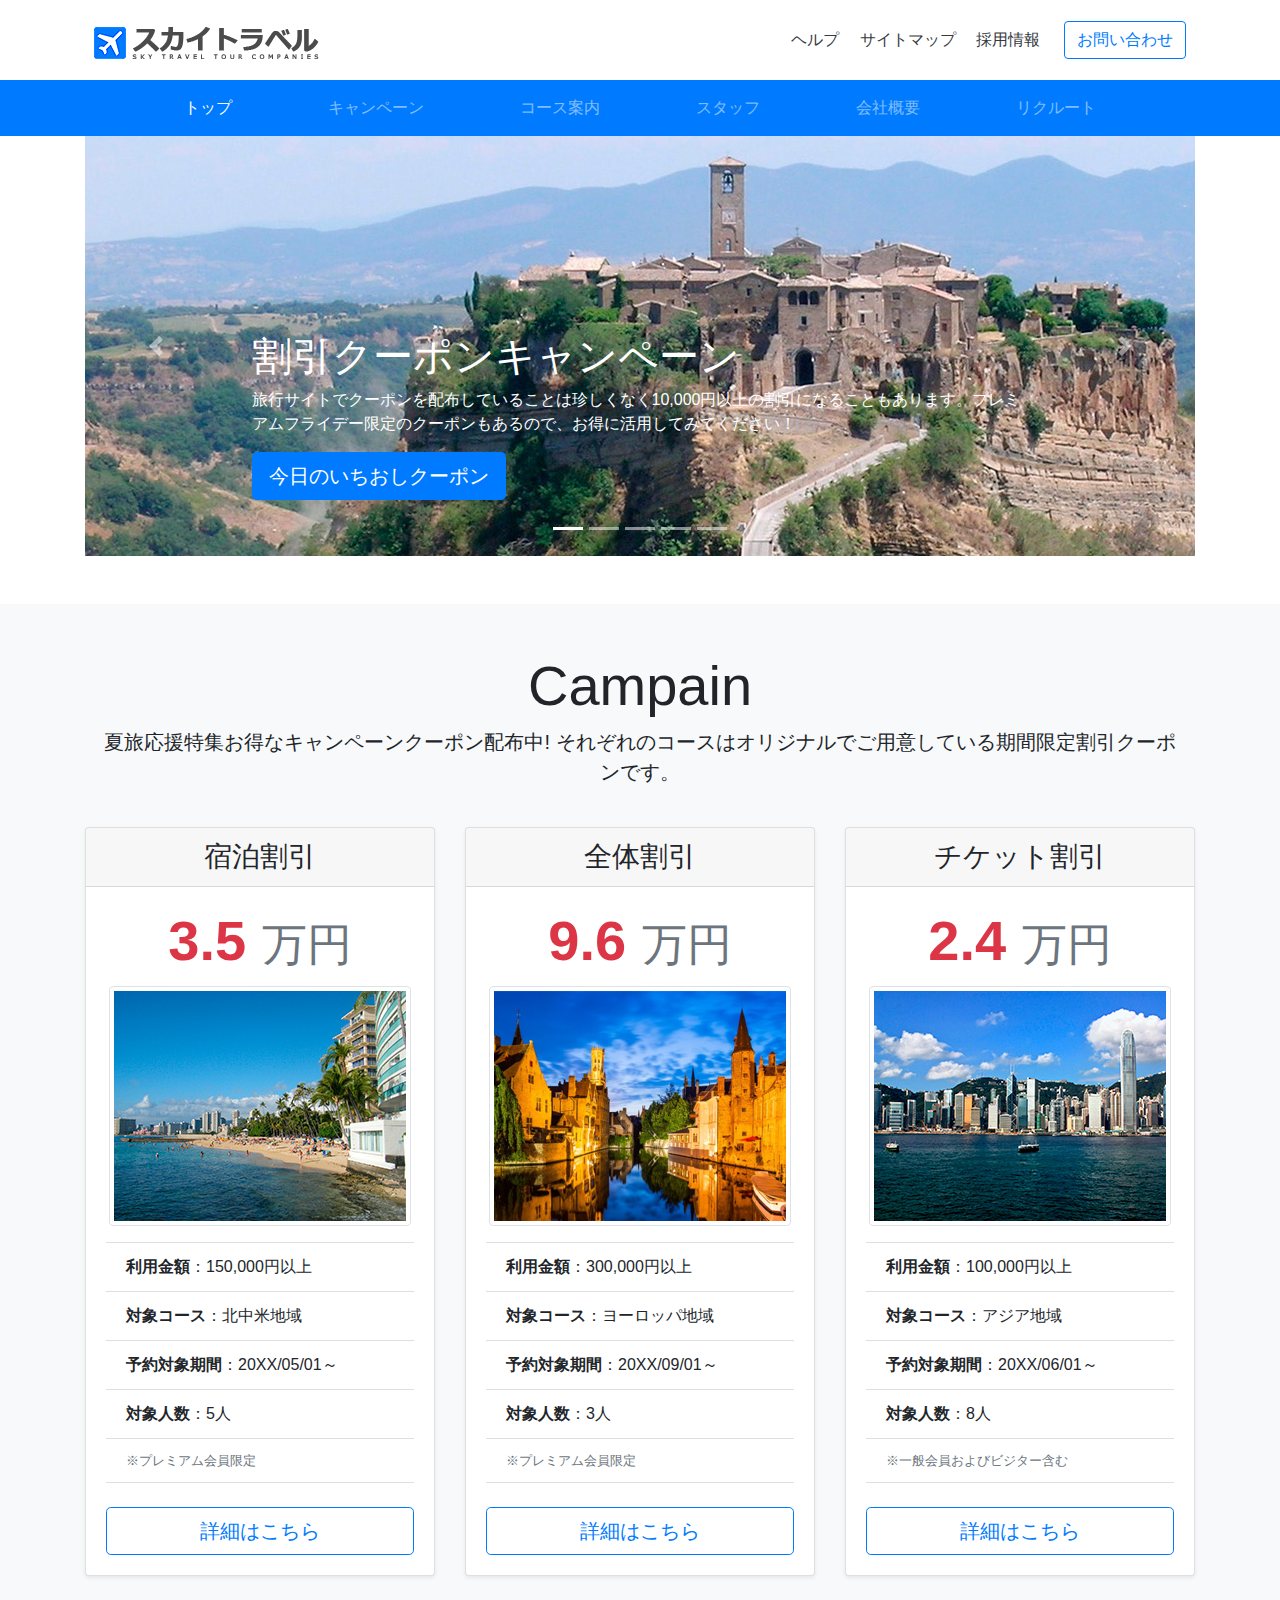
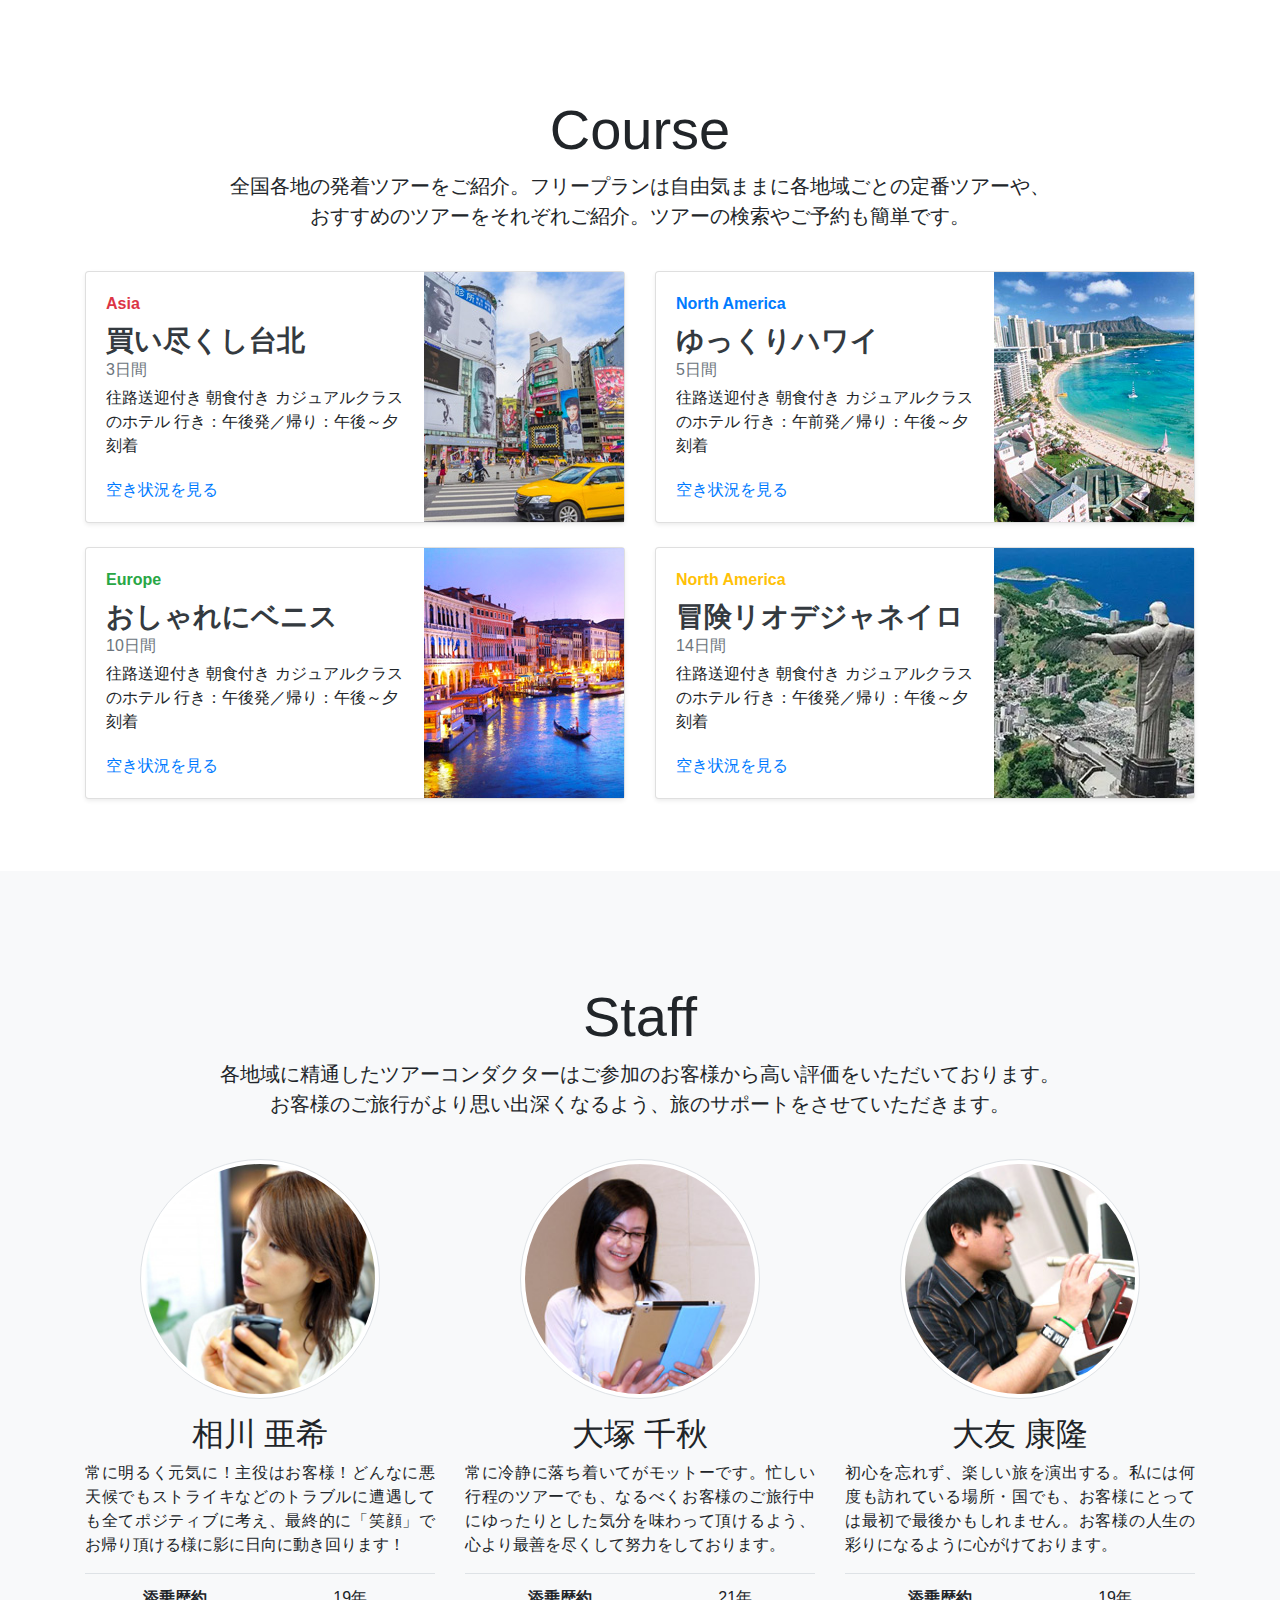
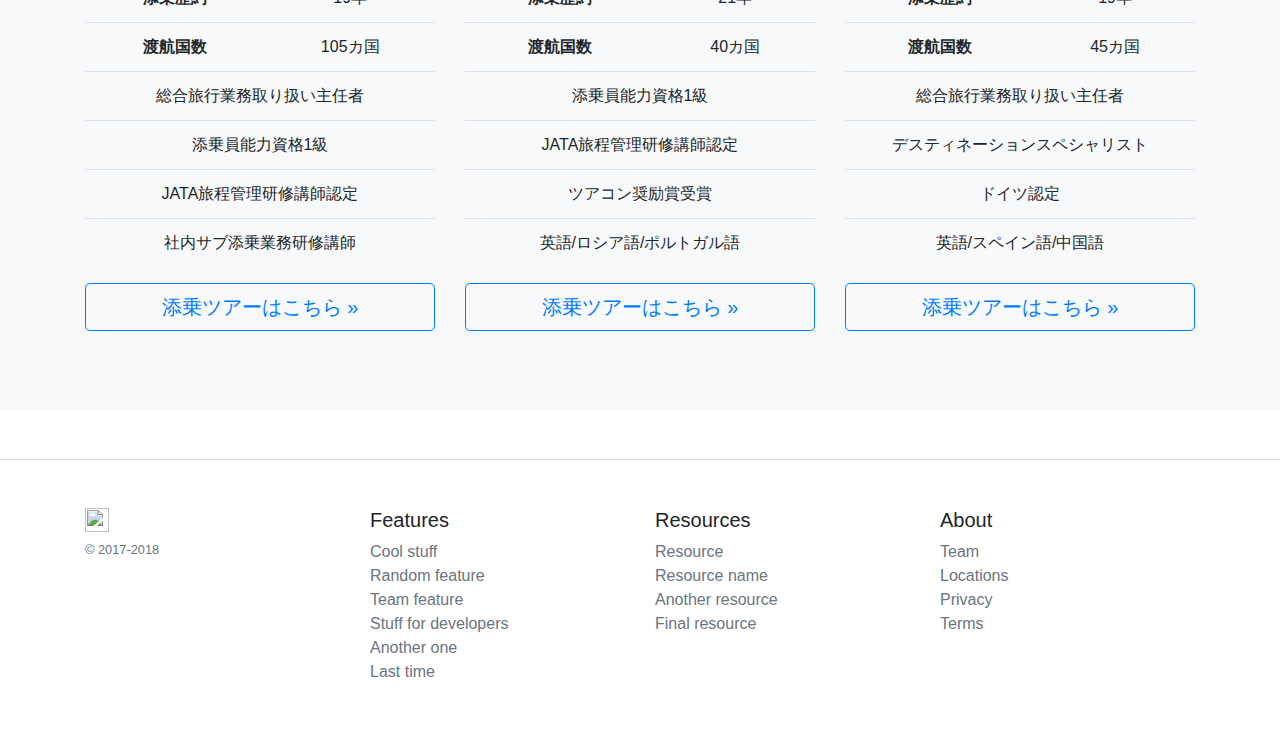
==== commit db647980: "add staff" ====
--- a/html/index.html
+++ b/html/index.html
@@ -223,7 +223,7 @@
         <a class="text-dark font-weight-bold" href="#">おしゃれにベニス</a>
     </h3>
     <div class="mb-1 text-muted">10日間</div>
-    <p class="card-text mb-auto">往路送迎付き　朝食付き　カジュアルクラスのホテル　行き：午後発／帰り：午後～夕刻着</p>
+    <p class="card-text mb-auto">往路送迎付き 朝食付き カジュアルクラスのホテル 行き：午後発／帰り：午後～夕刻着</p>
     <a href="#">空き状況を見る</a>
 </div>
 <img class="card-img-right flex-auto d-none d-lg-block" src="images/course03.jpg" alt="ベニス">
@@ -237,7 +237,7 @@
         <a class="text-dark font-weight-bold" href="#">冒険リオデジャネイロ</a>
     </h3>
     <div class="mb-1 text-muted">14日間</div>
-    <p class="card-text mb-auto">往路送迎付き　朝食付き　カジュアルクラスのホテル　行き：午後発／帰り：午後～夕刻着</p>
+    <p class="card-text mb-auto">往路送迎付き 朝食付き カジュアルクラスのホテル 行き：午後発／帰り：午後～夕刻着</p>
     <a href="#">空き状況を見る</a>
 </div>
 <img class="card-img-right flex-auto d-none d-lg-block" src="images/course04.jpg" alt="リオデジャネイロ">
@@ -245,6 +245,58 @@
         </div>
       </div>
     </section>
+    <div class="bg-light py-3">
+        <section class="container my-5 #staff">
+    <div class="pricing-header px-3 py-3 pt-md-5 pb-md-4 mx-auto text-center">
+      <h2 class="display-4">Staff</h2>
+<p class="lead">各地域に精通したツアーコンダクターはご参加のお客様から高い評価をいただいております。<br>お客様のご旅行がより思い出深くなるよう、旅のサポートをさせていただきます。</p>
+</div>
+<div class="row text-center">
+          <div class="col-lg-4">
+            <img class="rounded-circle img-thumbnail mb-3" src="images/staff01.jpg" alt="相川亜希" width="240" height="240">
+<h2>相川 亜希</h2>
+<p class="text-justify">常に明るく元気に！主役はお客様！どんなに悪天候でもストライキなどのトラブルに遭遇しても全てポジティブに考え、最終的に「笑顔」でお帰り頂ける様に影に日向に動き回ります！</p>
+<table class="table table-hover">
+    <tr><th>添乗歴約</th><td>19年</td></tr>
+    <tr><th>渡航国数</th><td>105カ国</td></tr>
+    <tr><td colspan="2">総合旅行業務取り扱い主任者</td></tr>
+    <tr><td colspan="2">添乗員能力資格1級</td></tr>
+    <tr><td colspan="2">JATA旅程管理研修講師認定</td></tr>
+    <tr><td colspan="2">社内サブ添乗業務研修講師</td></tr>
+</table>
+<p><a class="btn btn-lg btn-block btn-outline-primary" href="#" role="button">添乗ツアーはこちら &raquo;</a></p>
+          </div><!-- /.col-lg-4 -->
+          <div class="col-lg-4">
+            <img class="rounded-circle img-thumbnail mb-3" src="images/staff02.jpg" alt="大塚千秋" width="240" height="240">
+<h2>大塚 千秋</h2>
+<p class="text-justify">常に冷静に落ち着いてがモットーです。忙しい行程のツアーでも、なるべくお客様のご旅行中にゆったりとした気分を味わって頂けるよう、心より最善を尽くして努力をしております。</p>
+<table class="table table-hover">
+    <tr><th>添乗歴約</th><td>21年</td></tr>
+    <tr><th>渡航国数</th><td>40カ国</td></tr>
+    <tr><td colspan="2">添乗員能力資格1級</td></tr>
+    <tr><td colspan="2">JATA旅程管理研修講師認定</td></tr>
+    <tr><td colspan="2">ツアコン奨励賞受賞</td></tr>
+    <tr><td colspan="2">英語/ロシア語/ポルトガル語</td></tr>
+</table>
+<p><a class="btn btn-lg btn-block btn-outline-primary" href="#" role="button">添乗ツアーはこちら &raquo;</a></p>
+          </div><!-- /.col-lg-4 -->
+          <div class="col-lg-4">
+            <img class="rounded-circle img-thumbnail mb-3" src="images/staff03.jpg" alt="大友康隆" width="240" height="240">
+<h2>大友 康隆</h2>
+<p class="text-justify">初心を忘れず、楽しい旅を演出する。私には何度も訪れている場所・国でも、お客様にとっては最初で最後かもしれません。お客様の人生の彩りになるように心がけております。</p>
+<table class="table table-hover">
+    <tr><th>添乗歴約</th><td>19年</td></tr>
+    <tr><th>渡航国数</th><td>45カ国</td></tr>
+    <tr><td colspan="2">総合旅行業務取り扱い主任者</td></tr>
+    <tr><td colspan="2">デスティネーションスペシャリスト</td></tr>
+    <tr><td colspan="2">ドイツ認定</td></tr>
+    <tr><td colspan="2">英語/スペイン語/中国語</td></tr>
+</table>
+<p><a class="btn btn-lg btn-block btn-outline-primary" href="#" role="button">添乗ツアーはこちら &raquo;</a></p>
+          </div>
+        </div>
+</section>
+    </div>
   </main>
       <footer class="pt-4 my-md-5 pt-md-5 border-top">
         <div class="container">
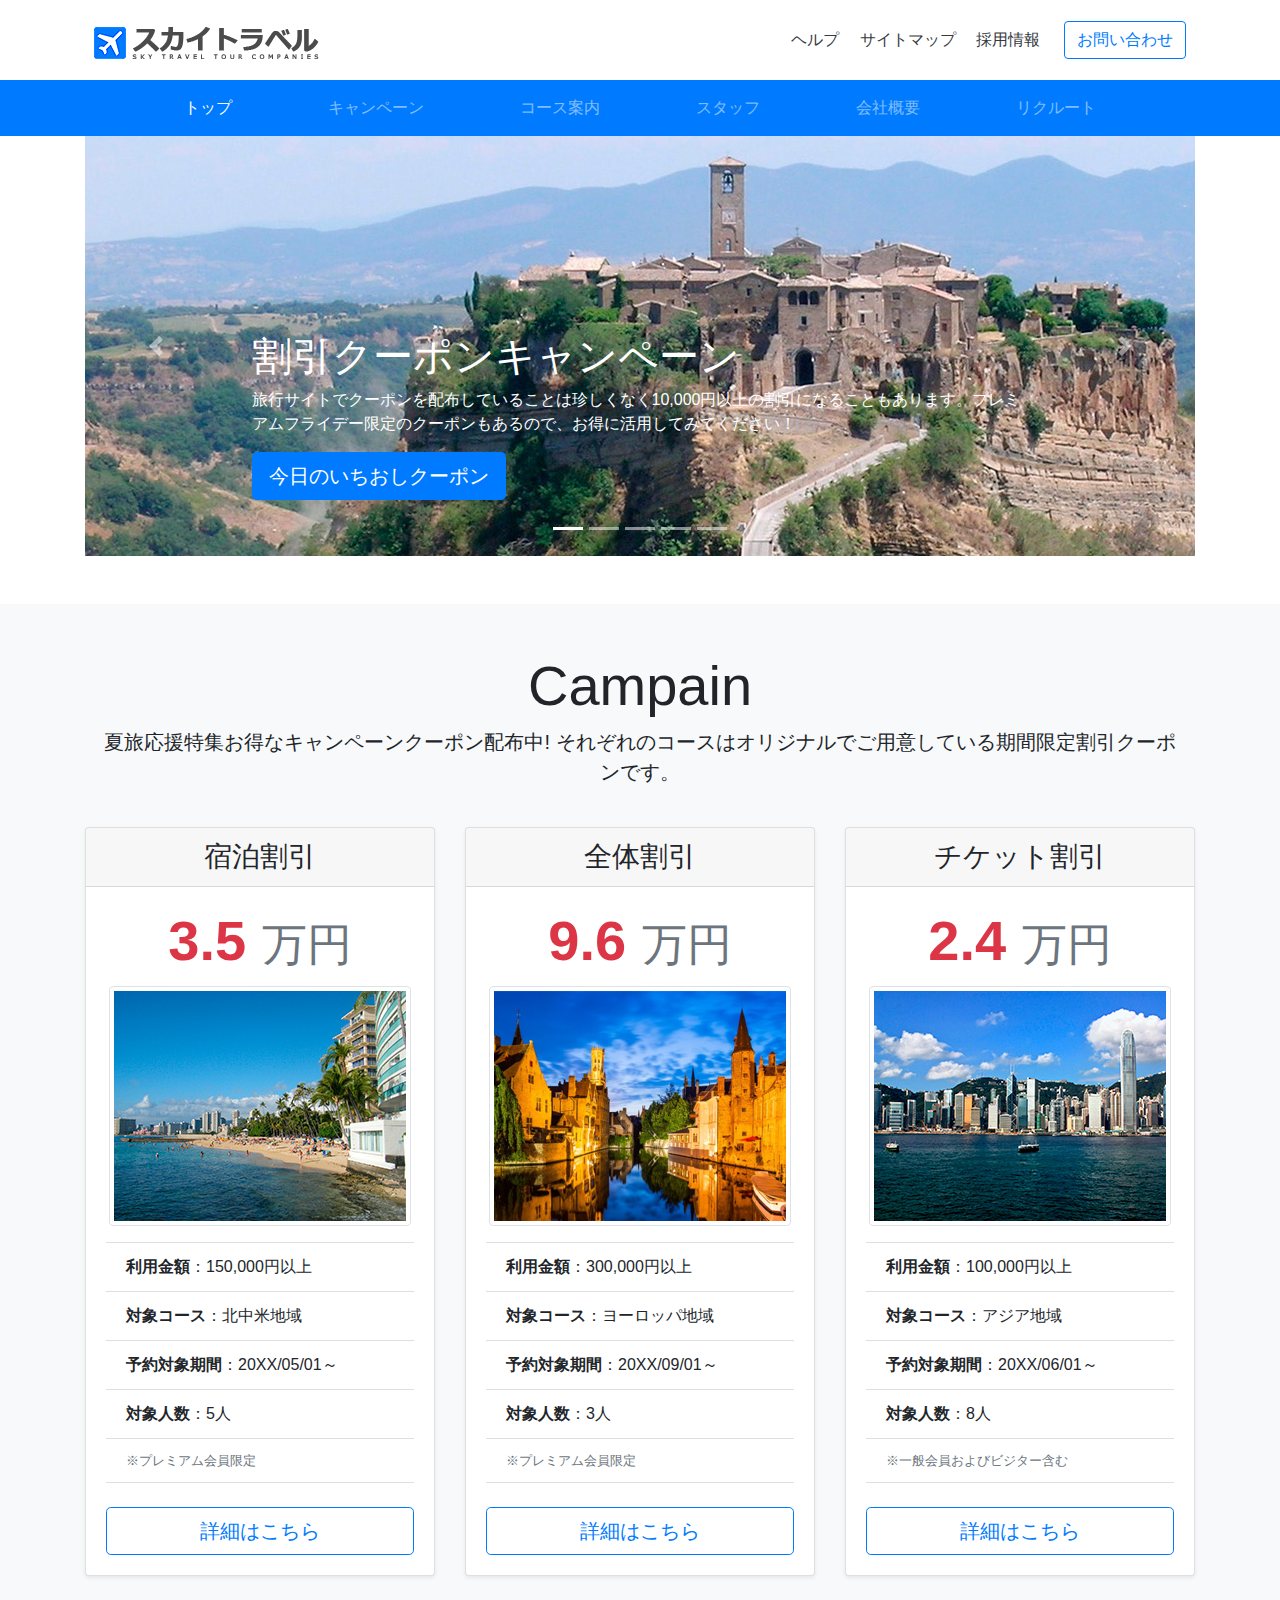
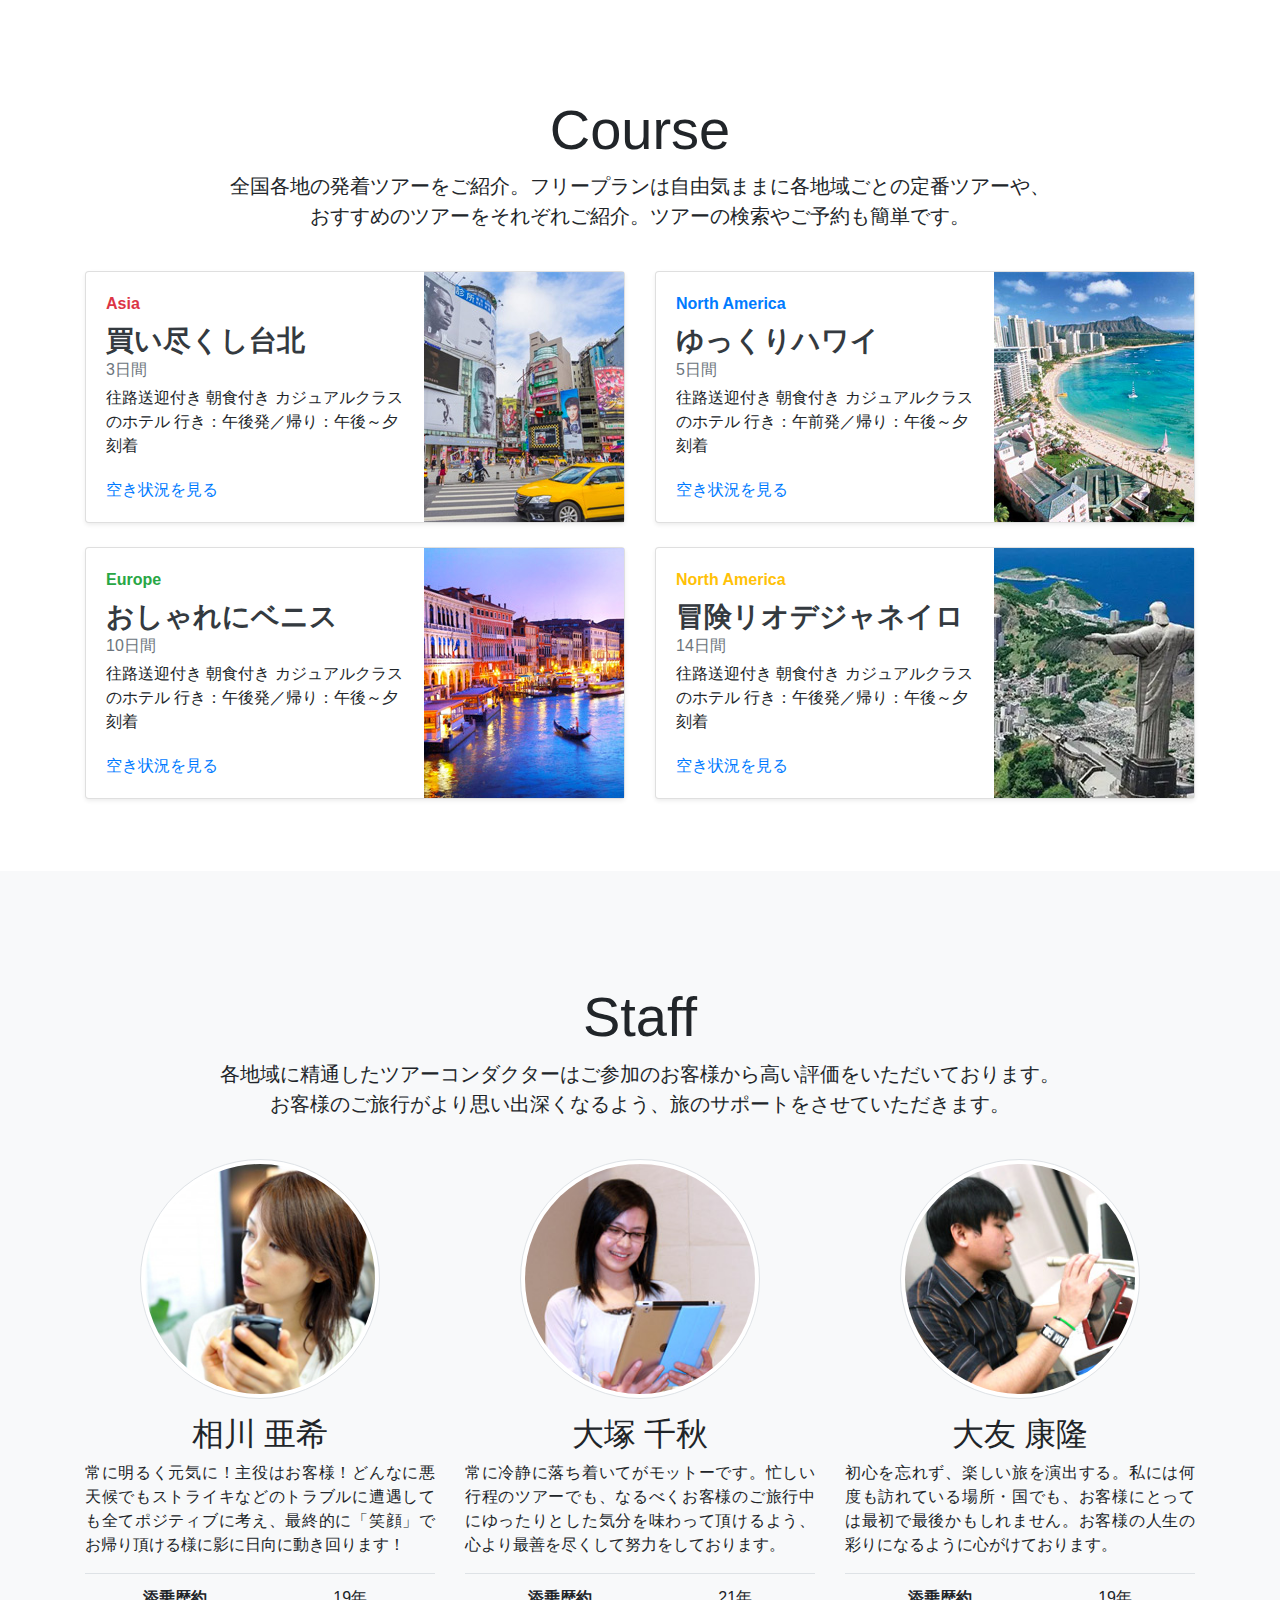
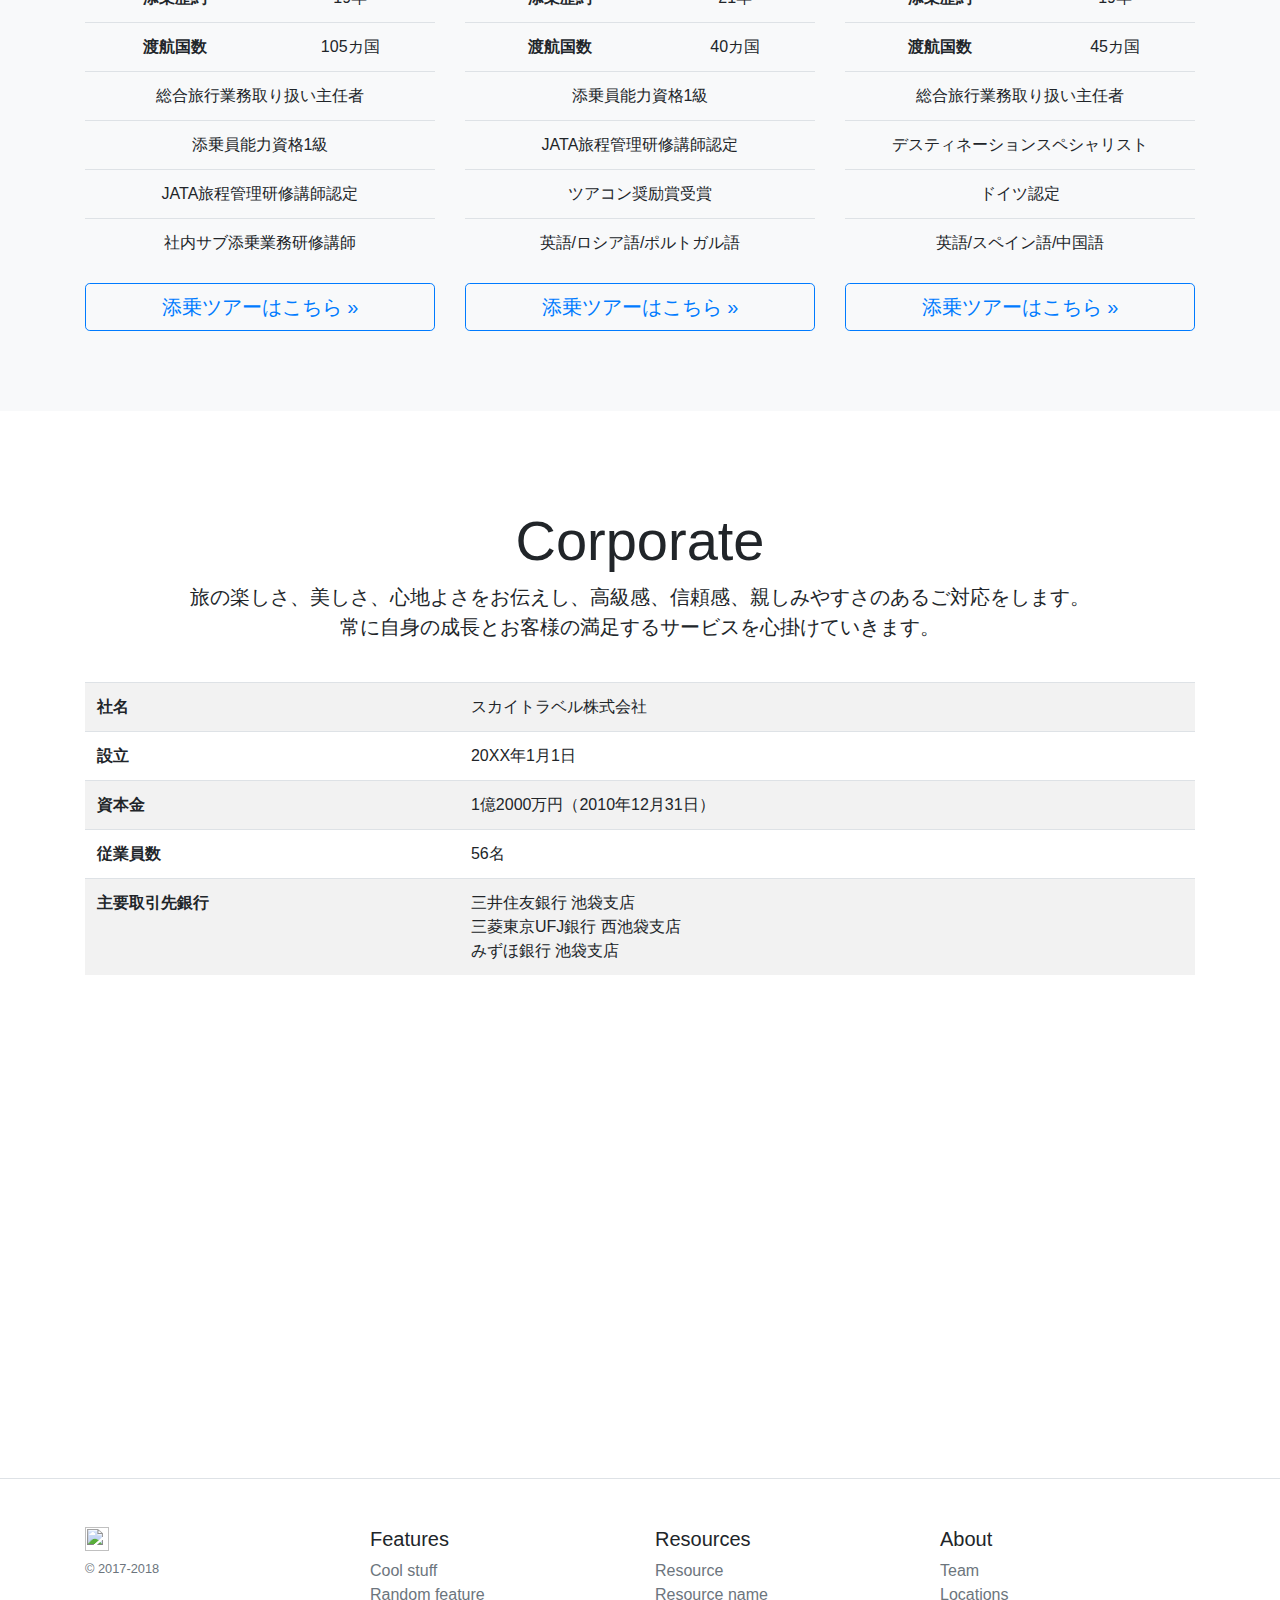
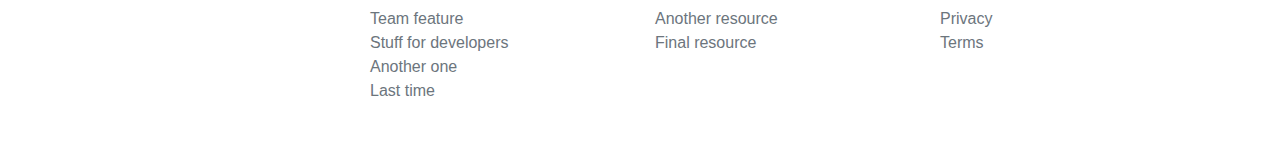
==== commit 8ed77038: "add corporate" ====
--- a/html/index.html
+++ b/html/index.html
@@ -297,6 +297,39 @@
         </div>
 </section>
     </div>
+        <section class="container my-5 #corporate">
+    <div class="pricing-header px-3 py-3 pt-md-5 pb-md-4 mx-auto text-center">
+      <h2 class="display-4">Corporate</h2>
+<p class="lead">旅の楽しさ、美しさ、心地よさをお伝えし、高級感、信頼感、親しみやすさのあるご対応をします。<br>常に自身の成長とお客様の満足するサービスを心掛けていきます。</p>
+</div>
+<table class="table table-striped">
+    <tr>
+        <th>社名</th>
+        <td>スカイトラベル株式会社</td>
+    </tr>
+    <tr>
+        <th>設立</th>
+        <td>20XX年1月1日</td>
+    </tr>
+    <tr>
+        <th>資本金</th>
+        <td>1億2000万円（2010年12月31日）</td>
+    </tr>
+    <tr>
+        <th>従業員数</th>
+        <td>56名</td>
+    </tr>
+    <tr>
+        <th>主要取引先銀行</th>
+        <td>三井住友銀行 池袋支店<br>
+            三菱東京UFJ銀行 西池袋支店<br>
+            みずほ銀行 池袋支店
+        </td>
+    </tr>
+</table>
+</section>
+<iframe src="https://www.google.com/maps/embed?pb=!1m18!1m12!1m3!1d3239.9718154190423!2d139.6978829152593!3d35.702311180189405!2m3!1f0!2f0!3f0!3m2!1i1024!2i768!4f5!3m3!1m2!1s0x60188d2f6cba44df%3A0x18b3bc4c95b9f078!2z44CSMTY5LTAwNzMg5p2x5Lqs6YO95paw5a6_5Yy655m-5Lq655S677yS5LiB55uu77yU4oiS77yY!5e0!3m2!1sja!2sjp!4v1545369202280" width="100%" height="400" frameborder="0" style="border:0" allowfullscreen></iframe>
+    </div>
   </main>
       <footer class="pt-4 my-md-5 pt-md-5 border-top">
         <div class="container">
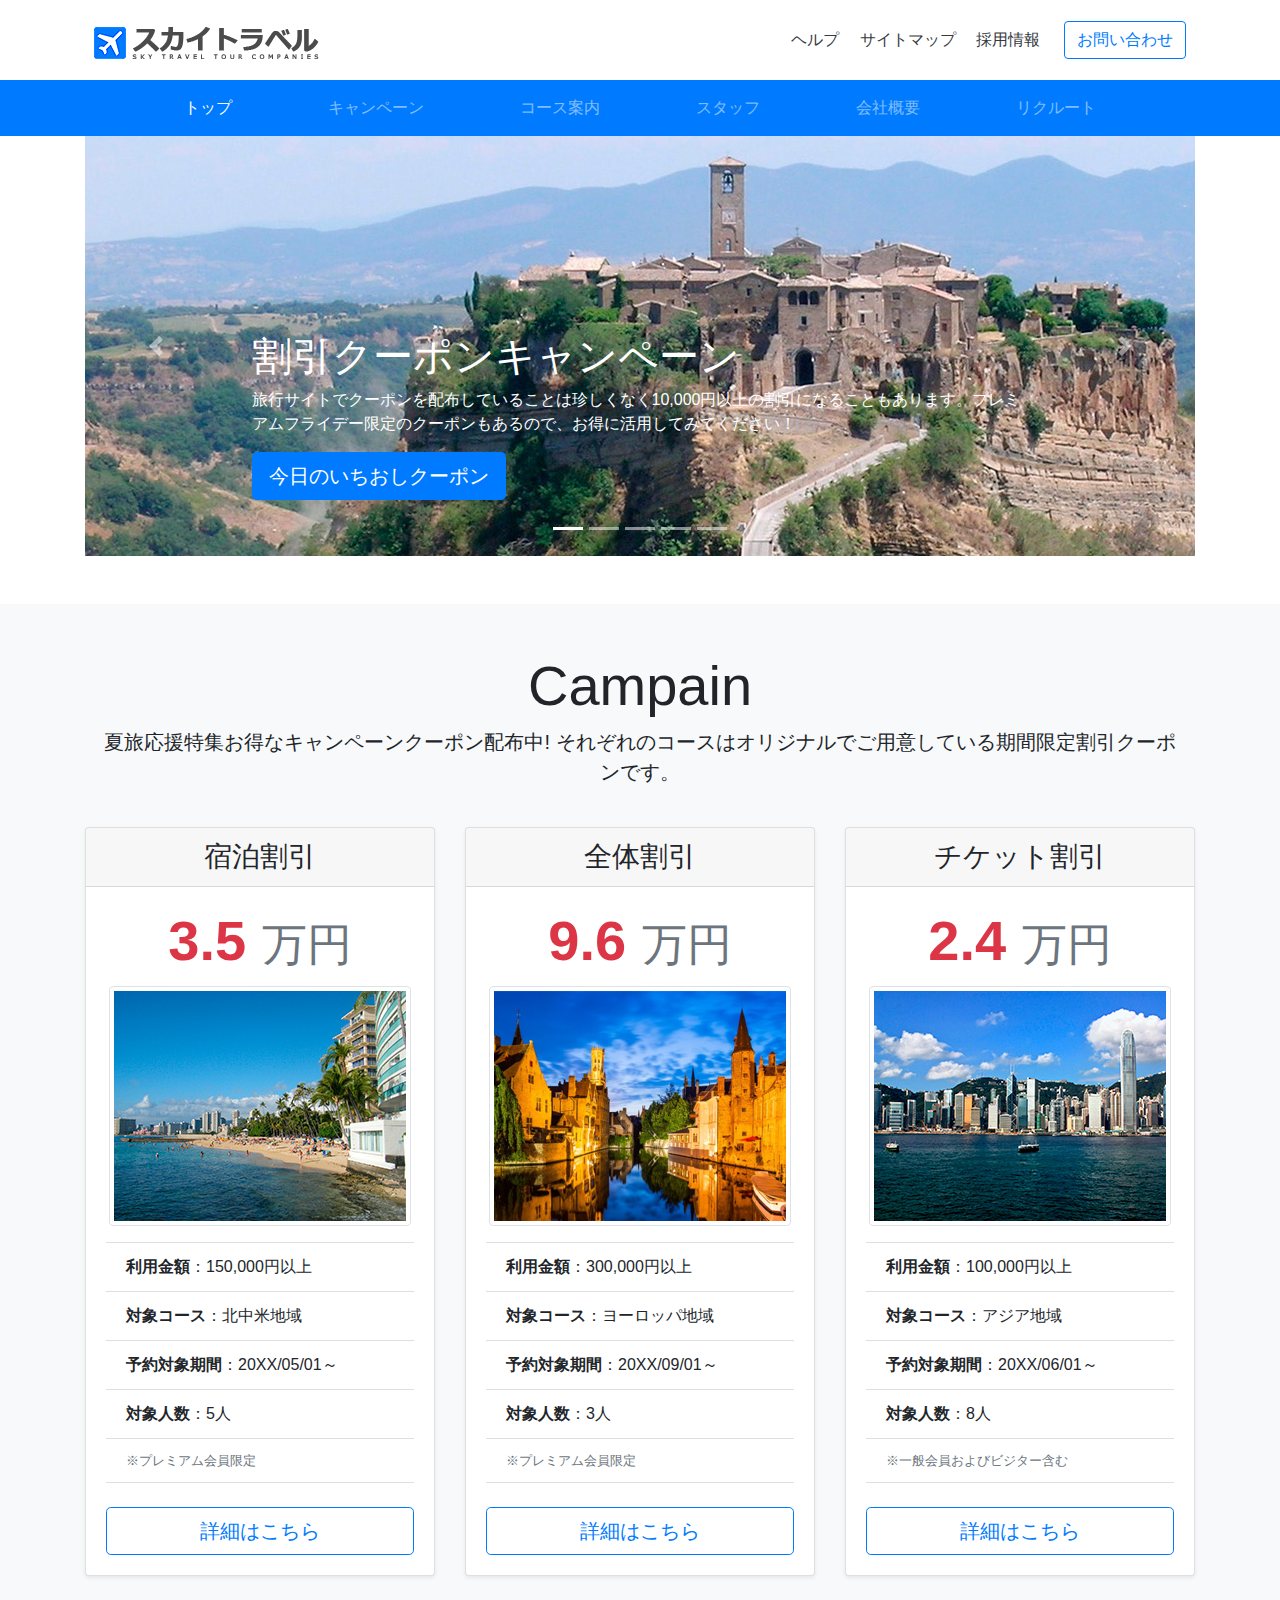
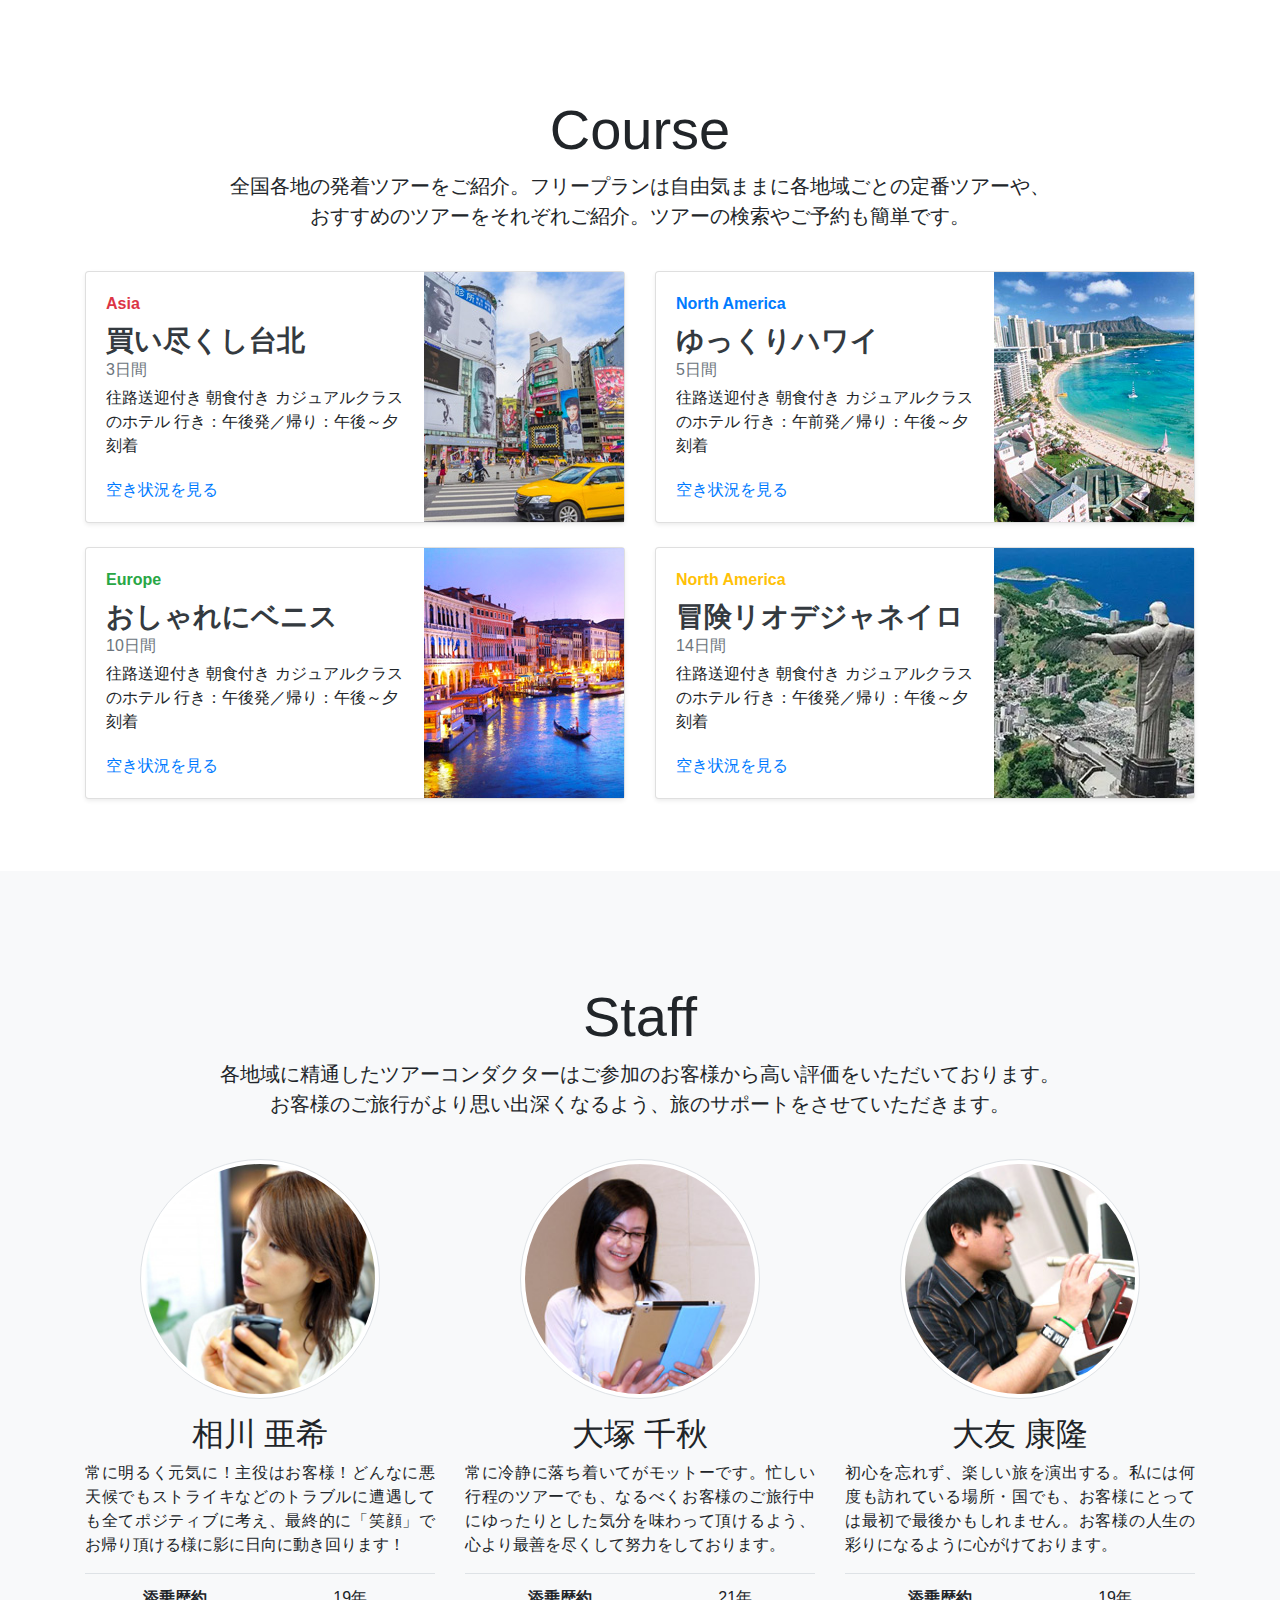
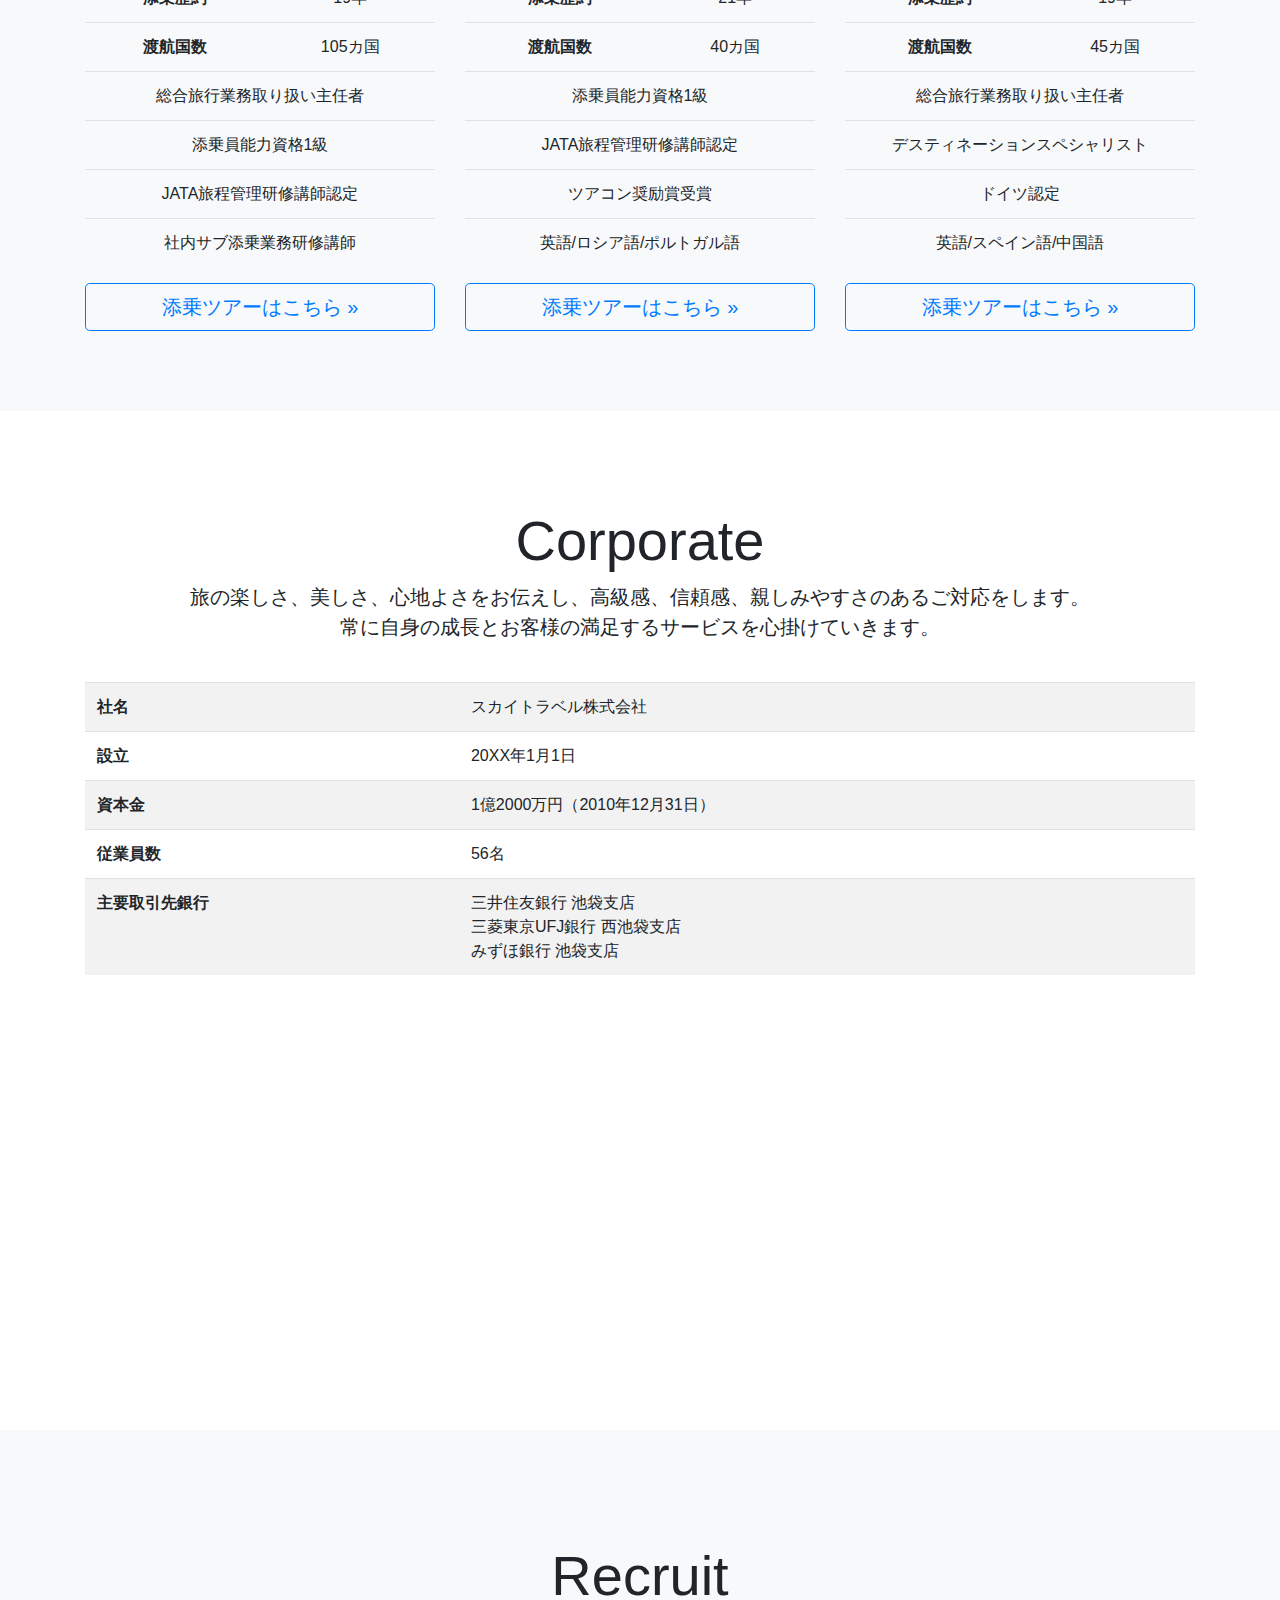
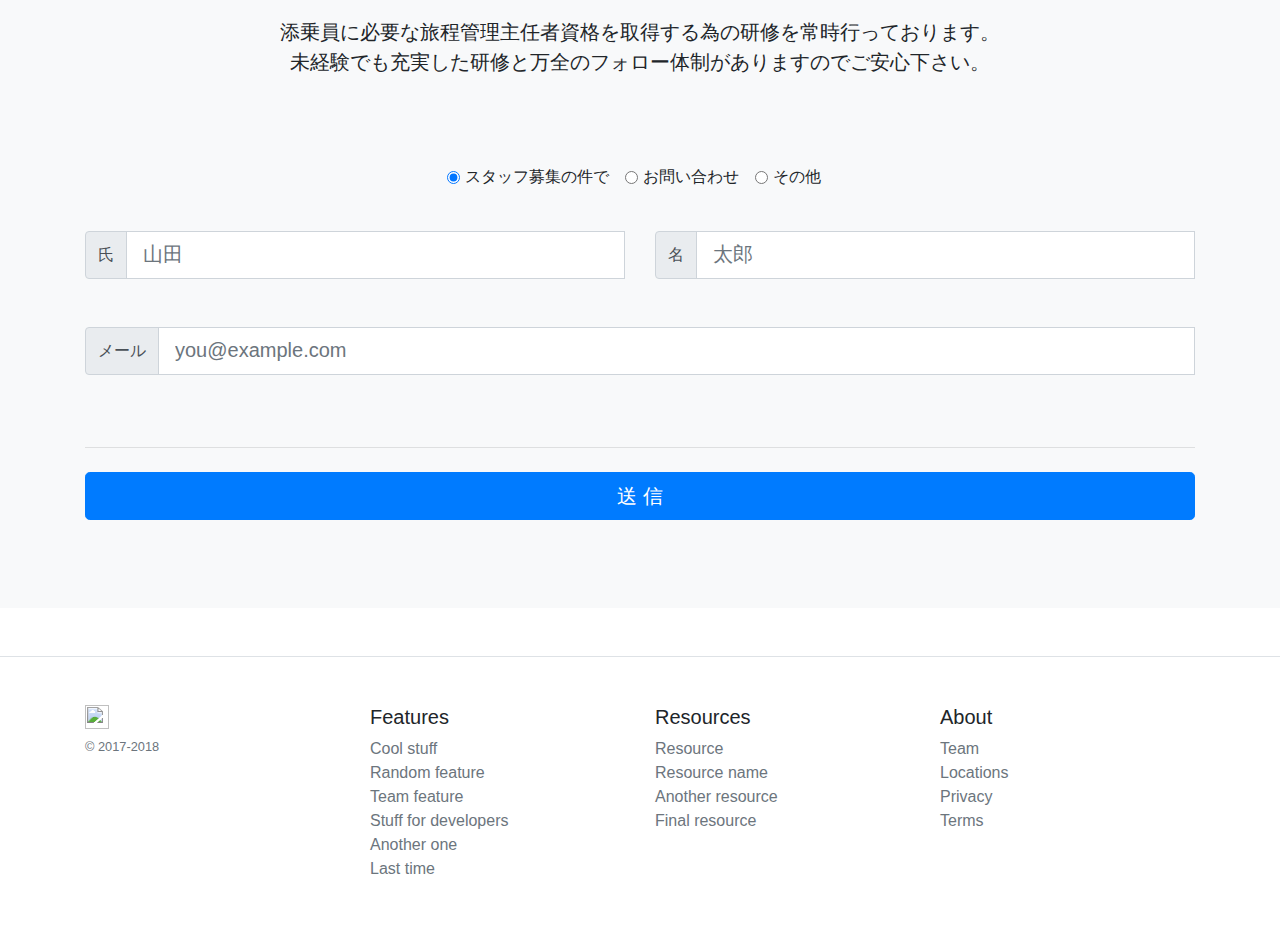
==== commit ee560e62: "add recruit" ====
--- a/html/index.html
+++ b/html/index.html
@@ -330,6 +330,62 @@
 </section>
 <iframe src="https://www.google.com/maps/embed?pb=!1m18!1m12!1m3!1d3239.9718154190423!2d139.6978829152593!3d35.702311180189405!2m3!1f0!2f0!3f0!3m2!1i1024!2i768!4f5!3m3!1m2!1s0x60188d2f6cba44df%3A0x18b3bc4c95b9f078!2z44CSMTY5LTAwNzMg5p2x5Lqs6YO95paw5a6_5Yy655m-5Lq655S677yS5LiB55uu77yU4oiS77yY!5e0!3m2!1sja!2sjp!4v1545369202280" width="100%" height="400" frameborder="0" style="border:0" allowfullscreen></iframe>
     </div>
+     <div class="bg-light py-3">
+        <section class="container my-5 #recuruit">
+    <div class="pricing-header px-3 py-3 pt-md-5 pb-md-4 mx-auto text-center">
+      <h2 class="display-4">Recruit</h2>
+<p class="lead">添乗員に必要な旅程管理主任者資格を取得する為の研修を常時行っております。<br>未経験でも充実した研修と万全のフォロー体制がありますのでご安心下さい。</p>
+    </div>
+<form action="" method="post" class="needs-validation my-5" novalidate>
+    <div class="row">
+        <div class="col-md-12 mb-3 text-center">
+            <div class="form-check form-check-inline">
+                <input id="recruit_stuff" name="recruit" type="radio" class="form-check-input" checked required>
+                <label class="form-check-label" for="recruit_stuff">スタッフ募集の件で</label>
+            </div>
+            <div class="form-check form-check-inline">
+                <input id="recruit_part" name="recruit" type="radio" class="form-check-input" required>
+                <label class="form-check-label" for="recruit_part">お問い合わせ</label>
+            </div>
+            <div class="form-check form-check-inline">
+                <input id="recruit_other" name="recruit" type="radio" class="form-check-input" required>
+                <label class="form-check-label" for="recruit_other">その他</label>
+            </div>
+        </div>
+        <div class="col-md-6 my-4">
+            <div class="input-group">
+                <div class="input-group-prepend">
+                    <span class="input-group-text">氏</span>
+                </div>
+                <input type="text" class="form-control form-control-lg" placeholder="山田" required>
+                <div class="invalid-feedback">氏名は必須です。入力をお願いいたします。</div>
+            </div>
+        </div>
+        <div class="col-md-6 my-4">
+            <div class="input-group">
+                <div class="input-group-prepend">
+                    <span class="input-group-text">名</span>
+                </div>
+                <input type="text" class="form-control form-control-lg" placeholder="太郎" required>
+                <div class="invalid-feedback">姓名は必須です。入力をお願いいたします。</div>
+            </div>
+        </div>
+        <div class="col-md-12 my-4">
+            <div class="input-group">
+                <div class="input-group-prepend">
+                    <span class="input-group-text">メール</span>
+                </div>
+                <input type="email" class="form-control form-control-lg" placeholder="you@example.com" required>
+                <div class="invalid-feedback">メールアドレスは必須です。入力をお願いいたします。</div>
+            </div>
+        </div>
+        <div class="col-md-12 my-4">
+            <hr class="my-4">
+            <button class="btn btn-primary btn-lg btn-block" type="submit">送 信</button>
+        </div>
+    </form>
+</section>
+</div>
   </main>
       <footer class="pt-4 my-md-5 pt-md-5 border-top">
         <div class="container">
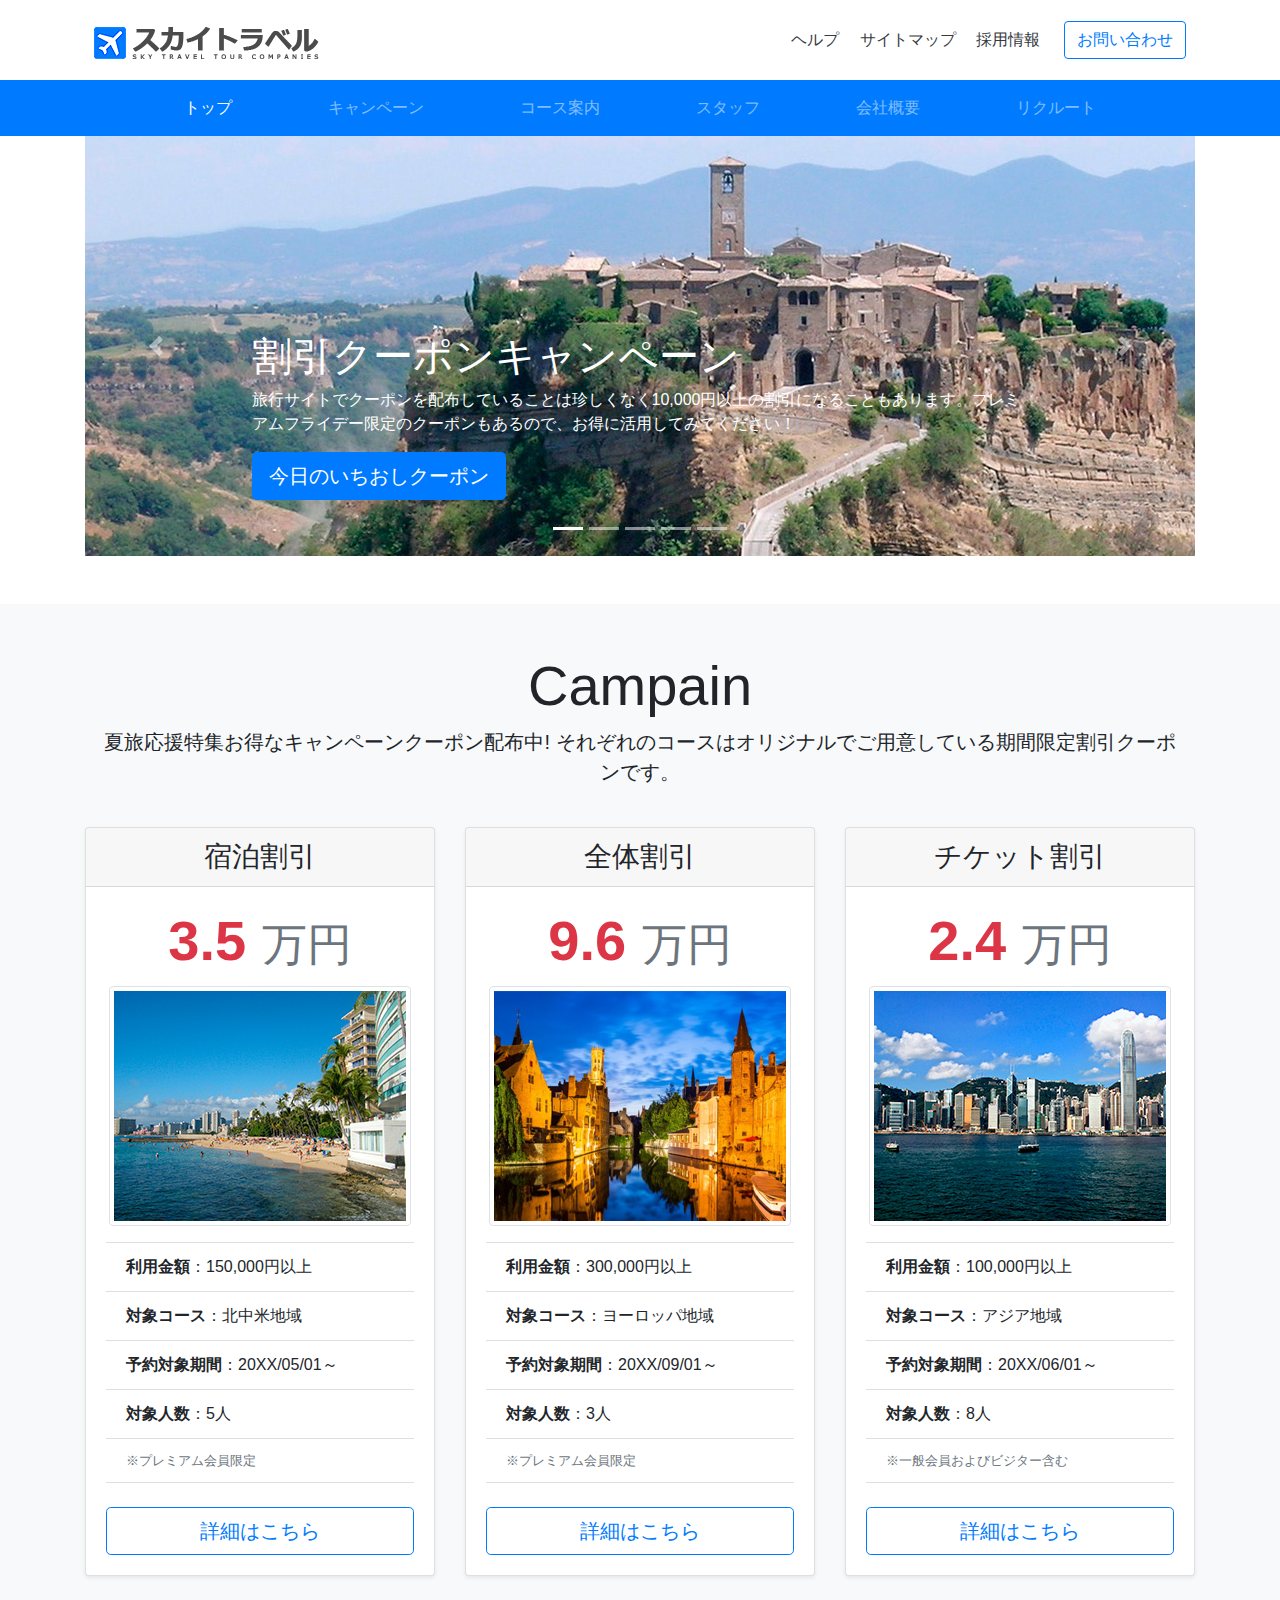
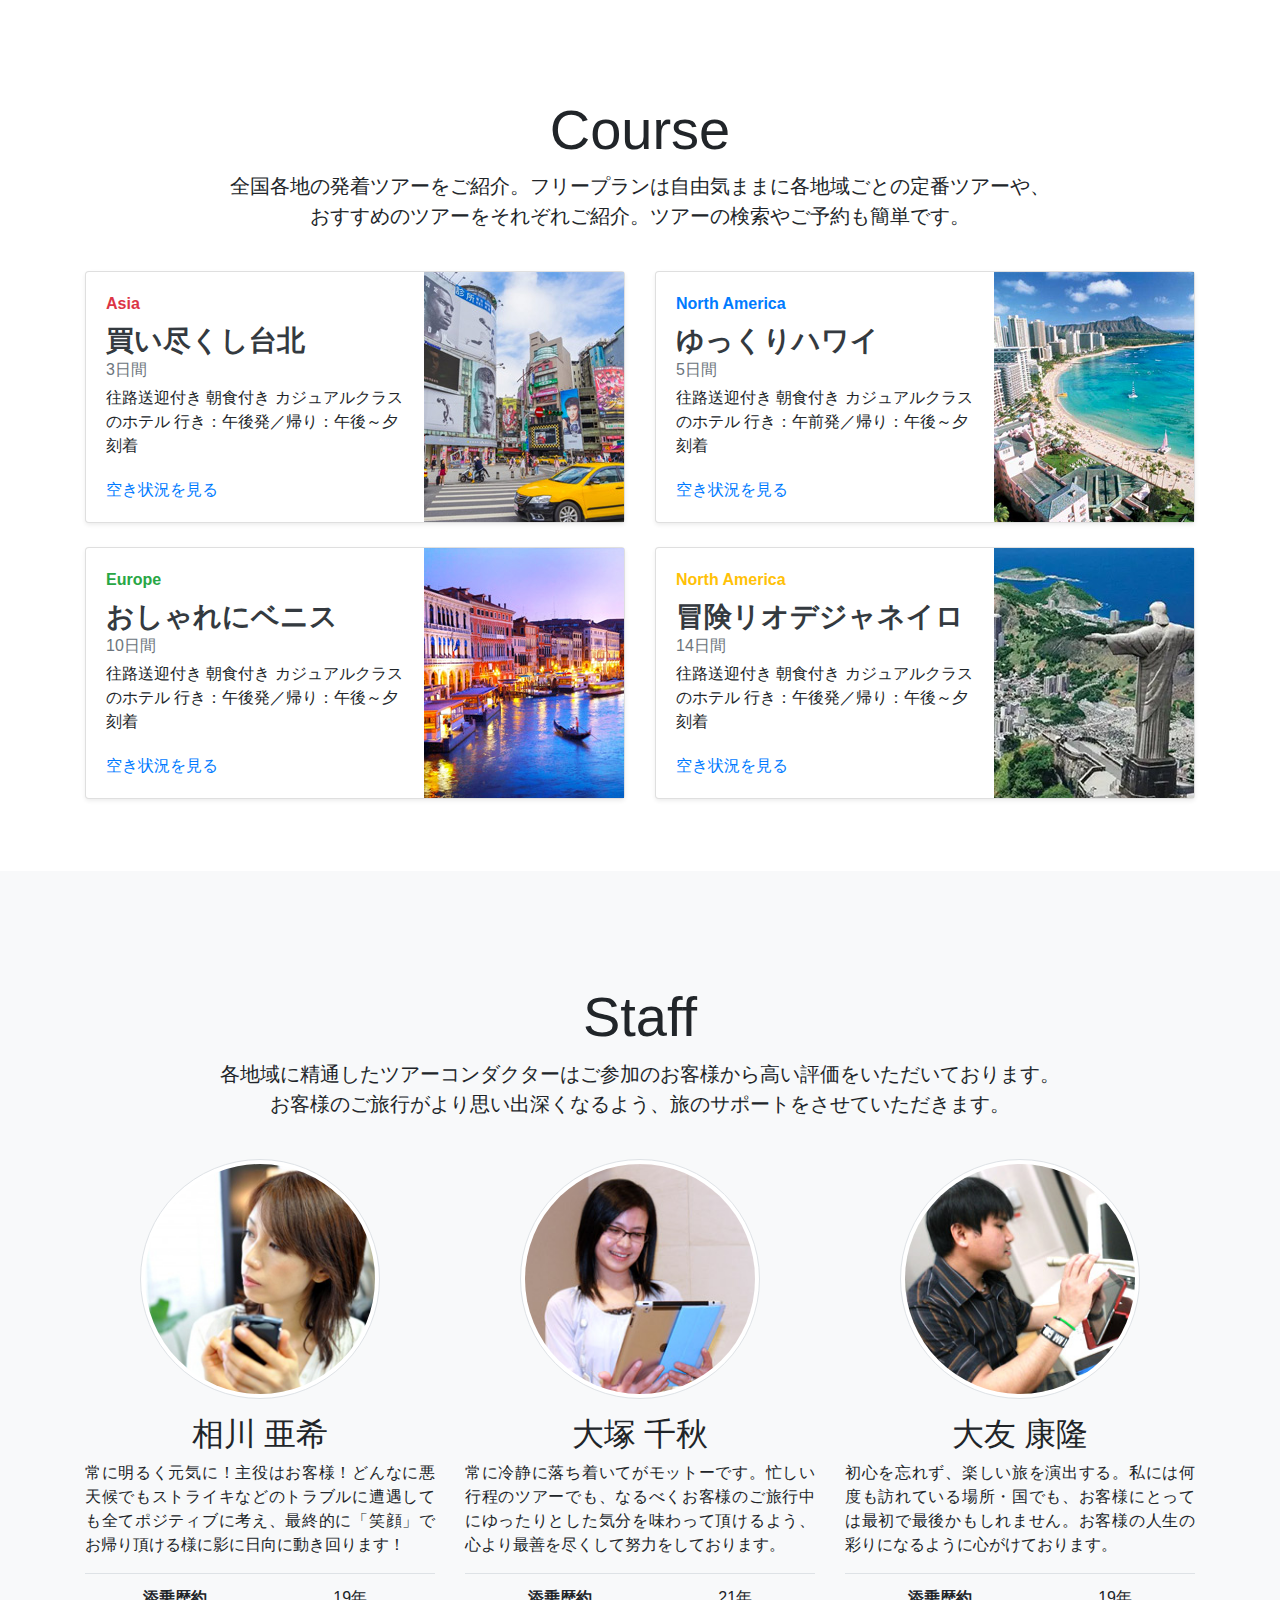
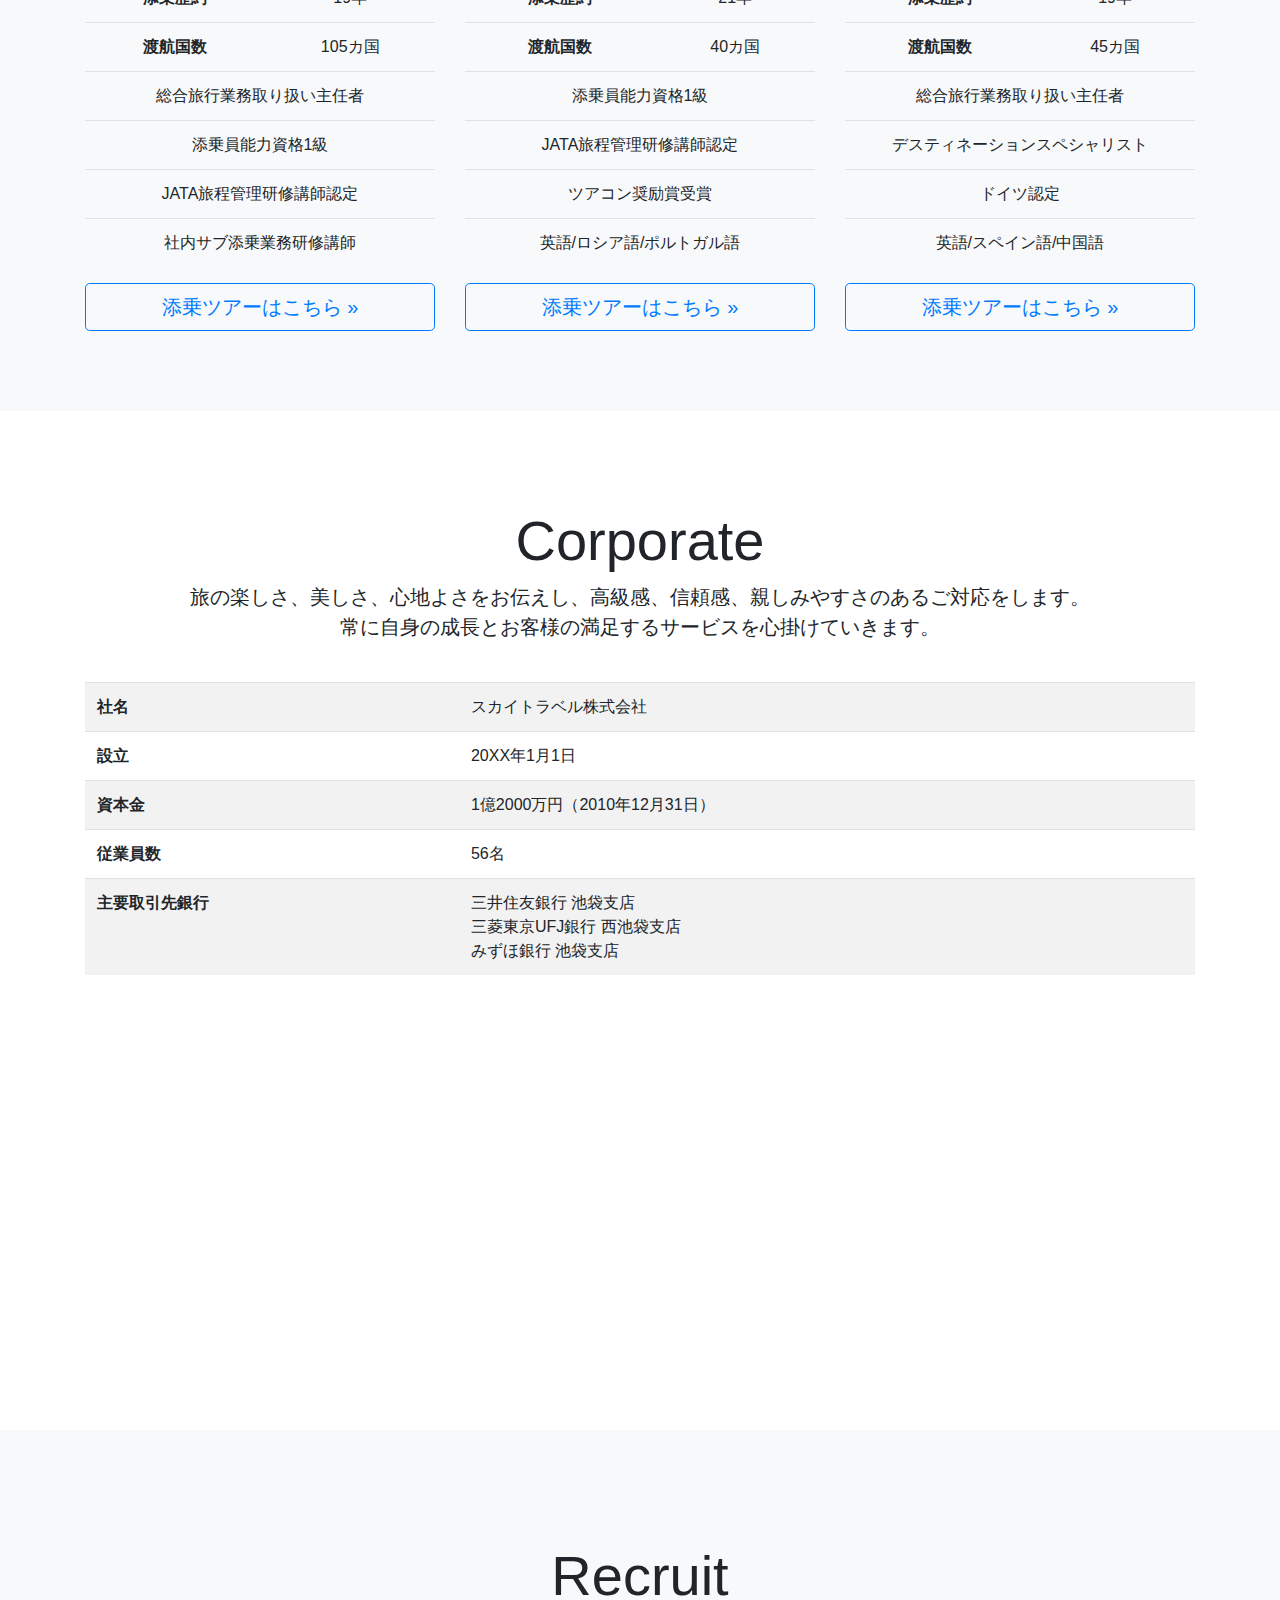
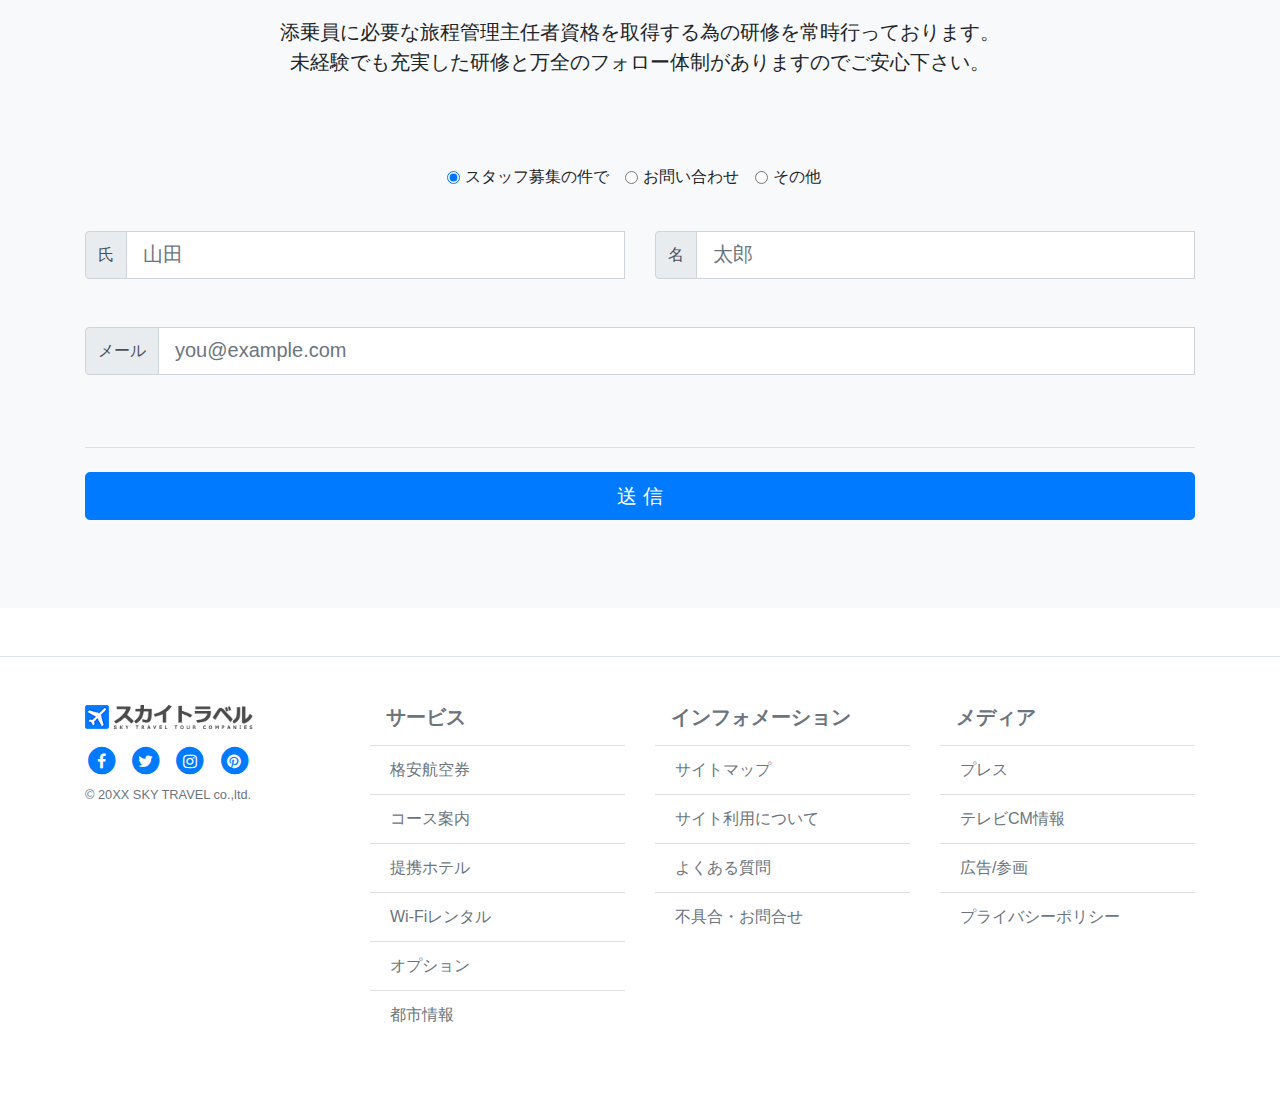
==== commit aa9263c5: "add footer" ====
--- a/html/index.html
+++ b/html/index.html
@@ -391,42 +391,44 @@
         <div class="container">
         <div class="row">
           <div class="col-12 col-md">
-            <img class="mb-2" src="../../assets/brand/bootstrap-solid.svg" alt="" width="24" height="24">
-            <small class="d-block mb-3 text-muted">&copy; 2017-2018</small>
-          </div>
-          <div class="col-6 col-md">
-            <h5>Features</h5>
-            <ul class="list-unstyled text-small">
-              <li><a class="text-muted" href="#">Cool stuff</a></li>
-              <li><a class="text-muted" href="#">Random feature</a></li>
-              <li><a class="text-muted" href="#">Team feature</a></li>
-              <li><a class="text-muted" href="#">Stuff for developers</a></li>
-              <li><a class="text-muted" href="#">Another one</a></li>
-              <li><a class="text-muted" href="#">Last time</a></li>
-            </ul>
-          </div>
-          <div class="col-6 col-md">
-            <h5>Resources</h5>
-            <ul class="list-unstyled text-small">
-              <li><a class="text-muted" href="#">Resource</a></li>
-              <li><a class="text-muted" href="#">Resource name</a></li>
-              <li><a class="text-muted" href="#">Another resource</a></li>
-              <li><a class="text-muted" href="#">Final resource</a></li>
-            </ul>
-          </div>
-          <div class="col-6 col-md">
-            <h5>About</h5>
-            <ul class="list-unstyled text-small">
-              <li><a class="text-muted" href="#">Team</a></li>
-              <li><a class="text-muted" href="#">Locations</a></li>
-              <li><a class="text-muted" href="#">Privacy</a></li>
-              <li><a class="text-muted" href="#">Terms</a></li>
-            </ul>
-          </div>
-        </div>
-        </div>
-      </footer>
-    </div>
+            <img class="mb-2" src="images/logo.png" alt="" width="168" height="24">
+<ul class="list-unstyled list-inline my-2">
+    <li class="list-inline-item"><a href=""><span class="fa-stack"><i class="fa fa-circle fa-stack-2x"></i><i class="fa fa-facebook fa-stack-1x fa-inverse"></i></span></a></li>
+    <li class="list-inline-item"><a href=""><span class="fa-stack"><i class="fa fa-circle fa-stack-2x"></i><i class="fa fa-twitter fa-stack-1x fa-inverse"></i></span></a></li>
+    <li class="list-inline-item"><a href=""><span class="fa-stack"><i class="fa fa-circle fa-stack-2x"></i><i class="fa fa-instagram fa-stack-1x fa-inverse"></i></span></a></li>
+    <li class="list-inline-item"><a href=""><span class="fa-stack"><i class="fa fa-circle fa-stack-2x"></i><i class="fa fa-pinterest fa-stack-1x fa-inverse"></i></span></a></li>
+</ul>
+<small class="d-block mb-3 text-muted">&copy; 20XX SKY TRAVEL co.,ltd.</small>
+</div>
+<div class="col-6 col-md">
+    <h5 class="font-weight-bold text-muted pl-3">サービス</h5>
+    <ul class="list-group list-group-flush list-unstyled text-left mt-3 mb-4">
+        <li><a class="text-muted list-group-item" href="#">格安航空券</a></li>
+        <li><a class="text-muted list-group-item" href="#">コース案内</a></li>
+        <li><a class="text-muted list-group-item" href="#">提携ホテル</a></li>
+        <li><a class="text-muted list-group-item" href="#">Wi-Fiレンタル</a></li>
+        <li><a class="text-muted list-group-item" href="#">オプション</a></li>
+        <li><a class="text-muted list-group-item" href="#">都市情報</a></li>
+    </ul>
+</div>
+<div class="col-6 col-md">
+    <h5 class="font-weight-bold text-muted pl-3">インフォメーション</h5>
+    <ul class="list-group list-group-flush list-unstyled text-left mt-3 mb-4">
+        <li><a class="text-muted list-group-item" href="#">サイトマップ</a></li>
+        <li><a class="text-muted list-group-item" href="#">サイト利用について</a></li>
+        <li><a class="text-muted list-group-item" href="#">よくある質問</a></li>
+        <li><a class="text-muted list-group-item" href="#">不具合・お問合せ</a></li>
+    </ul>
+</div>
+<div class="col-6 col-md">
+    <h5 class="font-weight-bold text-muted pl-3">メディア</h5>
+    <ul class="list-group list-group-flush list-unstyled text-left mt-3 mb-4">
+        <li><a class="text-muted list-group-item" href="#">プレス</a></li>
+        <li><a class="text-muted list-group-item" href="#">テレビCM情報</a></li>
+        <li><a class="text-muted list-group-item" href="#">広告/参画</a></li>
+        <li><a class="text-muted list-group-item" href="#">プライバシーポリシー</a></li>
+    </ul>
+</div>
 
 <script src="https://ajax.googleapis.com/ajax/libs/jquery/3.3.1/jquery.min.js"></script>
 <script src="js/bootstrap.bundle.min.js"></script>
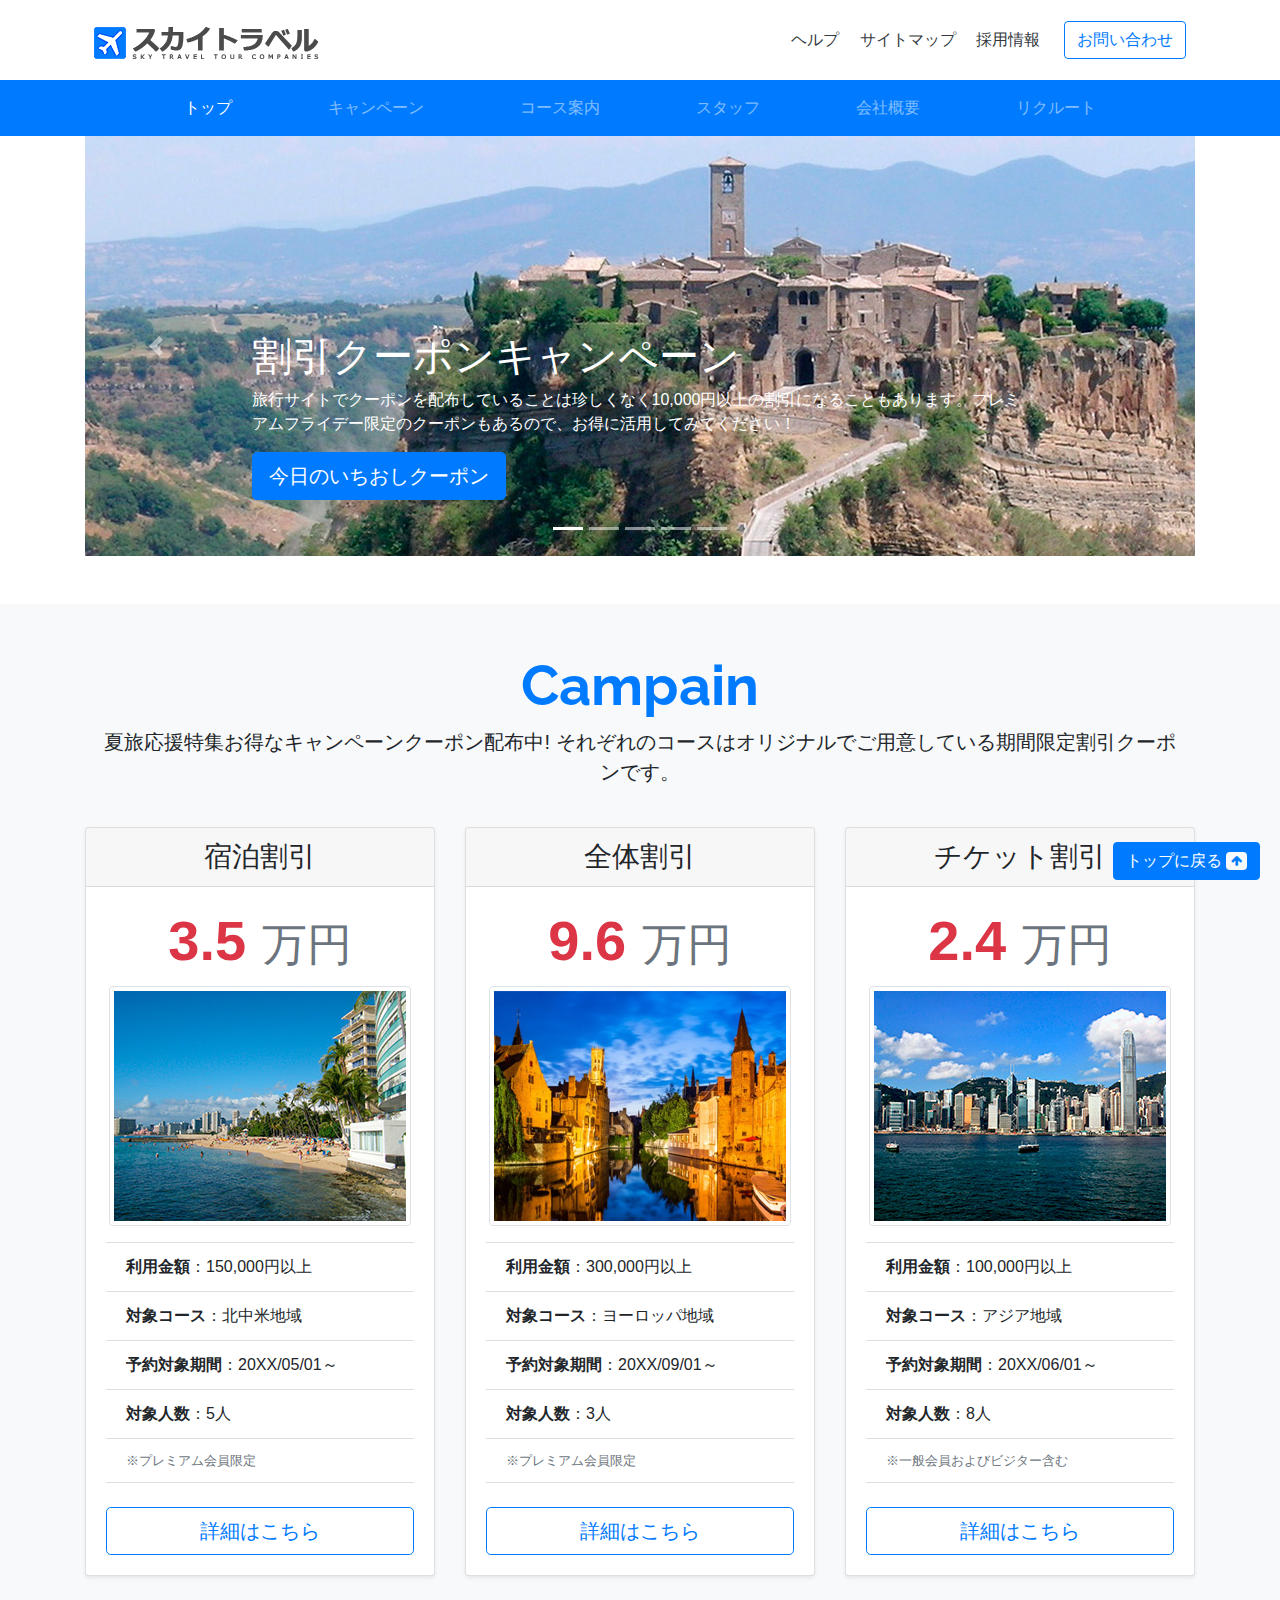
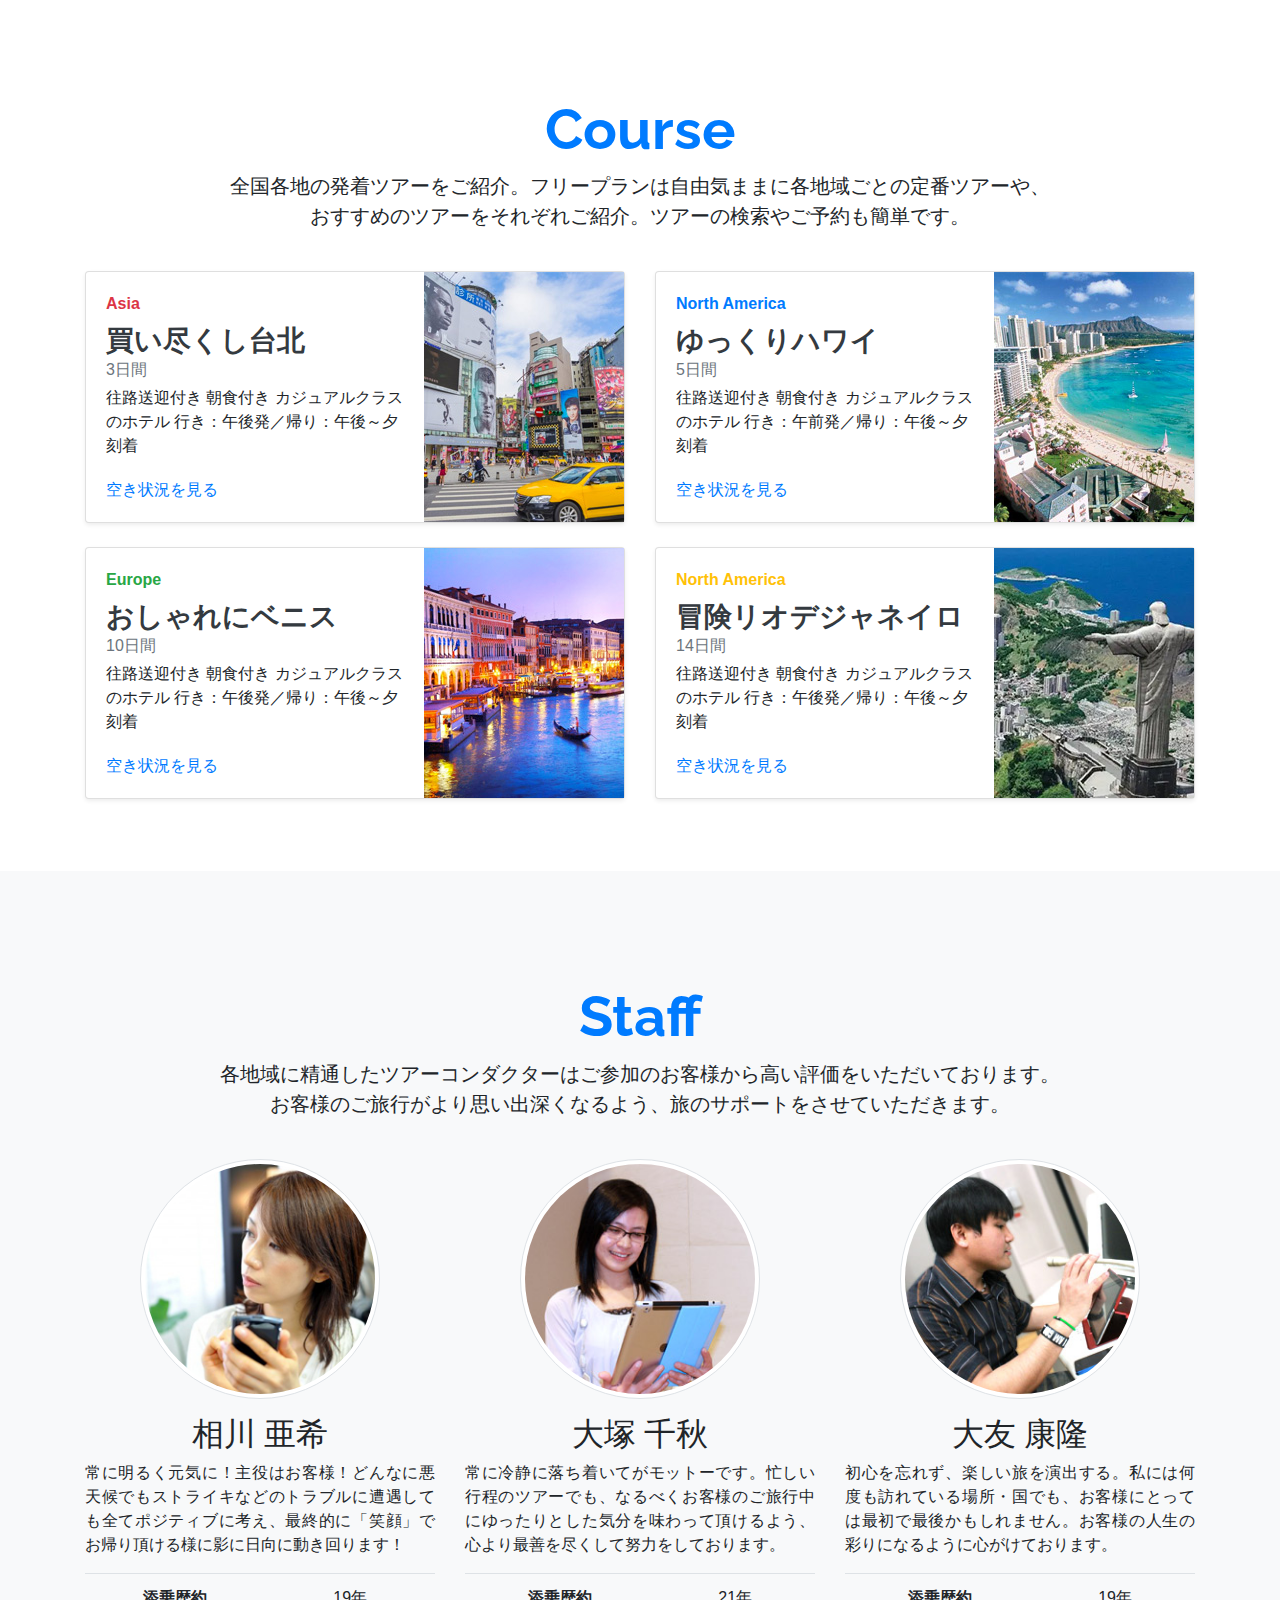
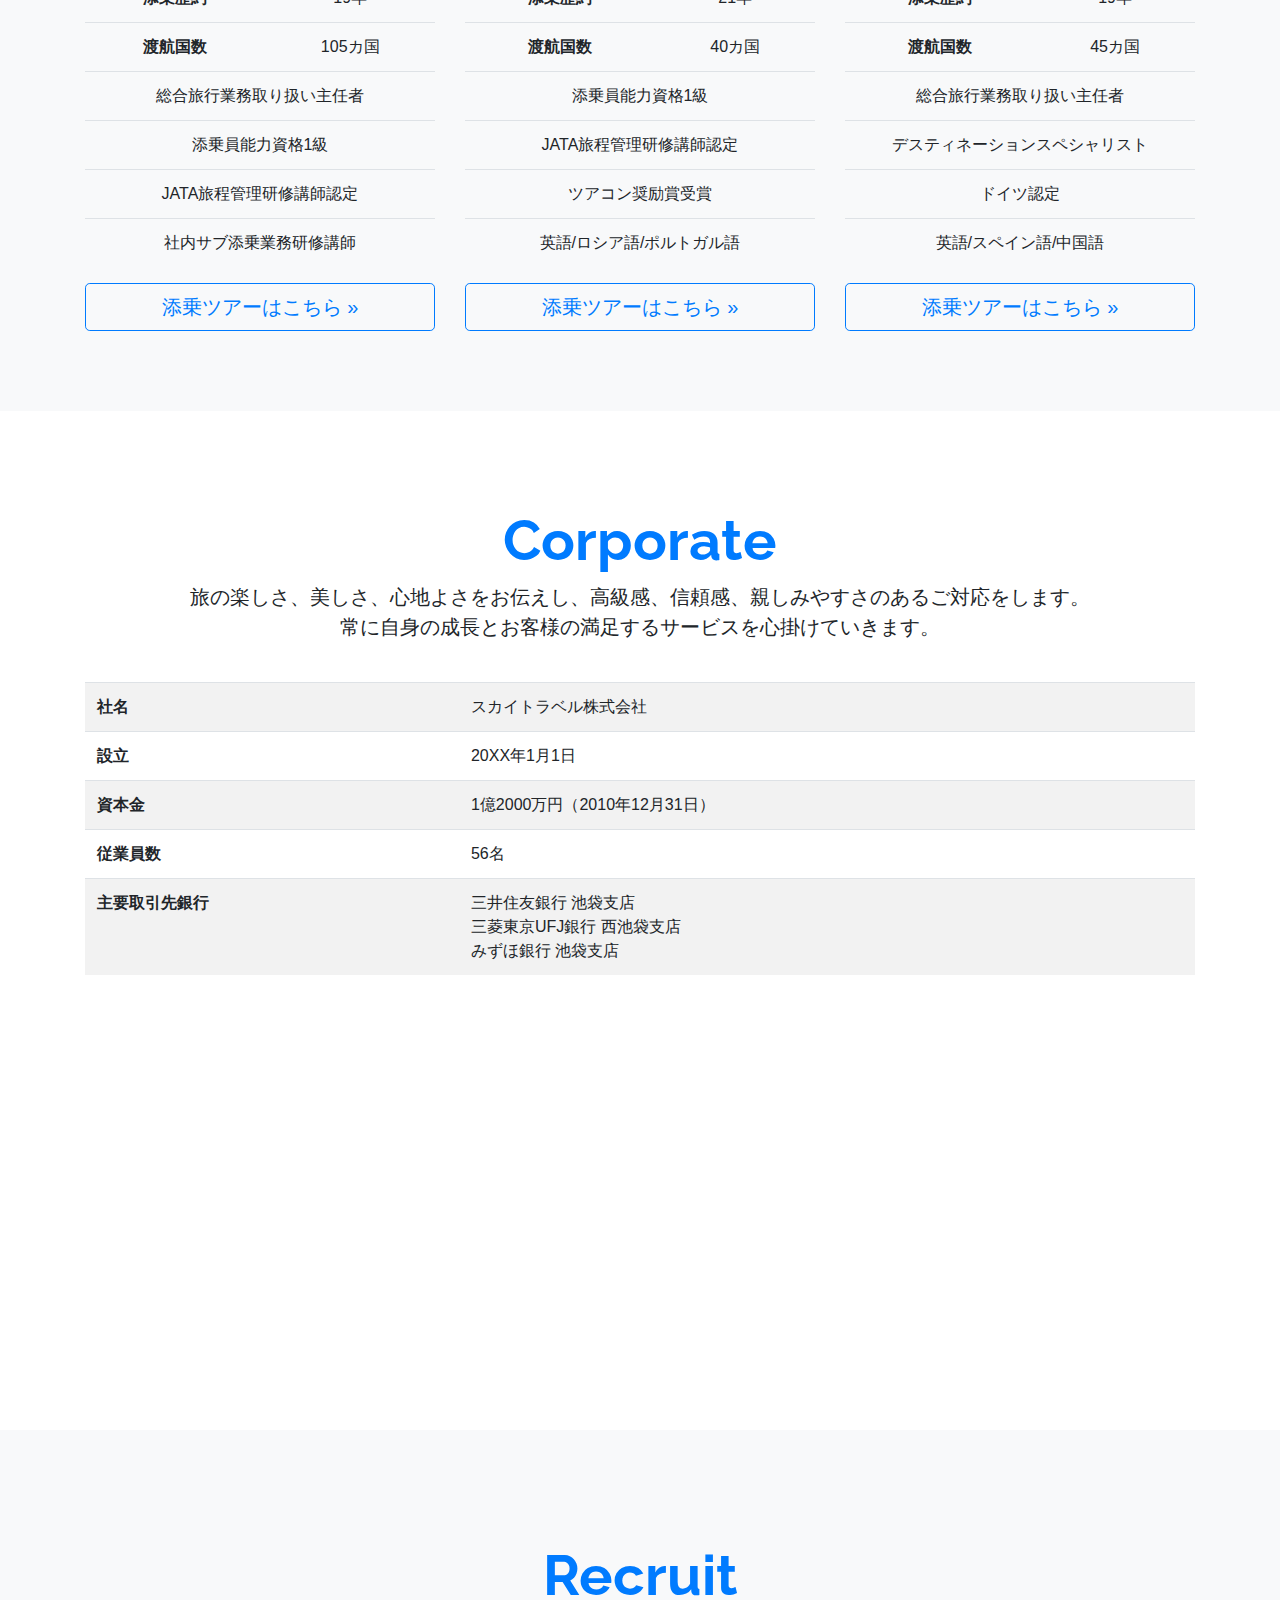
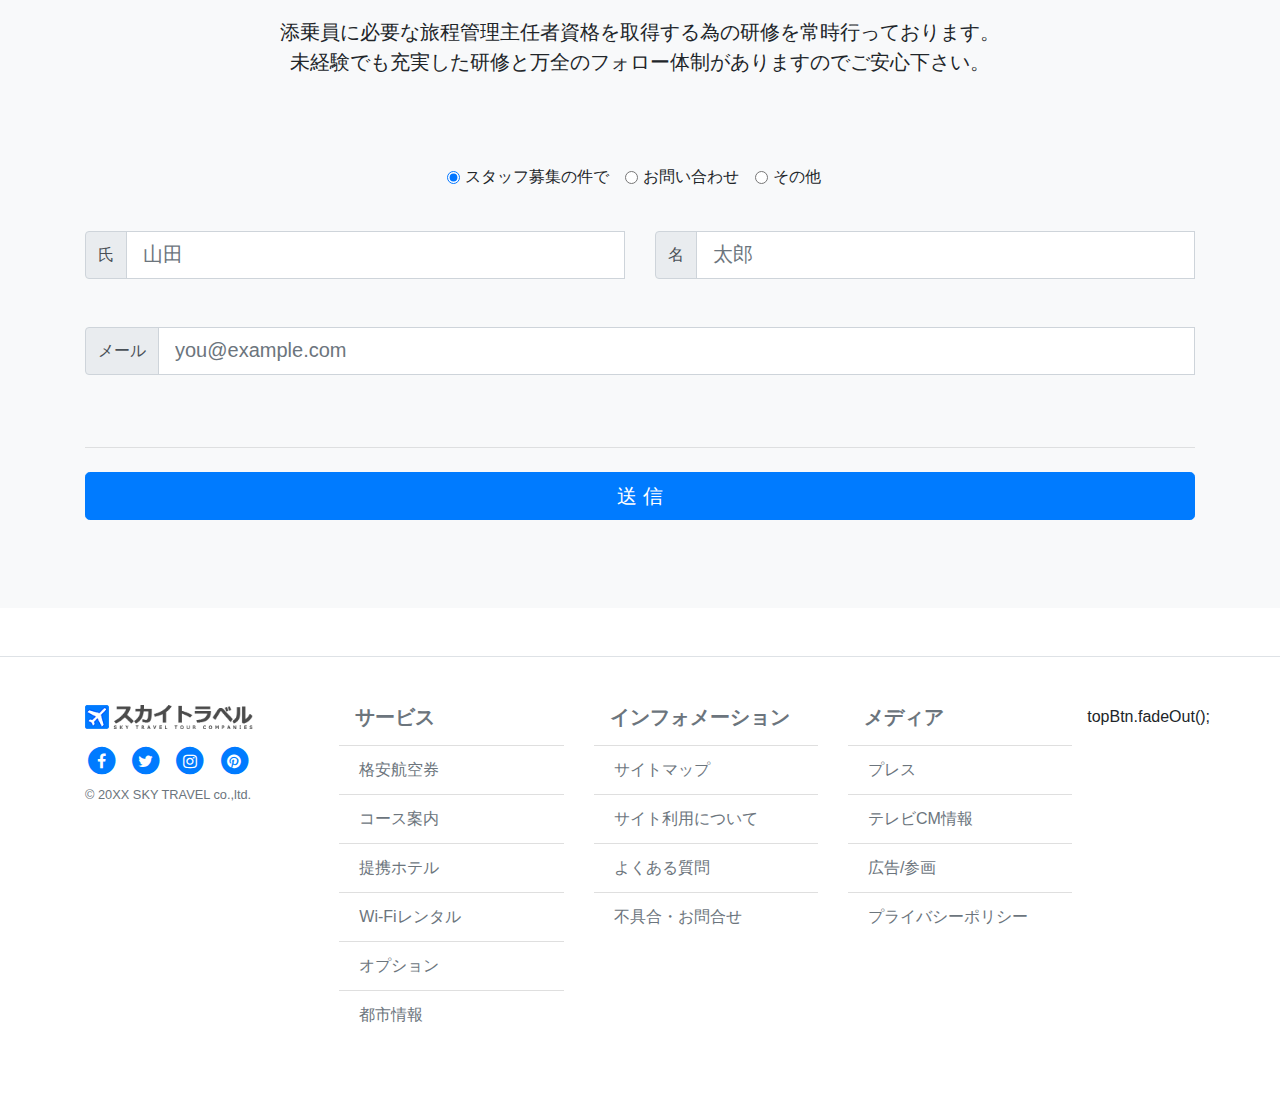
==== commit 66092d75: "add backbtn" ====
--- a/html/index.html
+++ b/html/index.html
@@ -429,7 +429,25 @@
         <li><a class="text-muted list-group-item" href="#">プライバシーポリシー</a></li>
     </ul>
 </div>
-
+<script>
+    $(function() {
+        var topBtn = $('#backbtn');
+        topBtn.hide();
+        $(window).scroll(function () {
+            if ($(this).scrollTop() > 500) {
+                topBtn.fadeIn();
+            } else {
+            }
+        });
+        topBtn.click(function () {
+            $('body,html').animate({
+                scrollTop: 0
+            }, 500);
+            return false;
+        });
+    });
+</script>
+<button type="button" class="btn btn-primary" id="backbtn">トップに戻る <span class="badge badge-light"><i class="fa fa-arrow-up"></i></span></button>        topBtn.fadeOut();
 <script src="https://ajax.googleapis.com/ajax/libs/jquery/3.3.1/jquery.min.js"></script>
 <script src="js/bootstrap.bundle.min.js"></script>
 <script src="js/holder.min.js"></script>
--- a/html/css/style.css
+++ b/html/css/style.css
@@ -3,4 +3,4 @@
  * Copyright 2011-2018 The Bootstrap Authors
  * Copyright 2011-2018 Twitter, Inc.
  * Licensed under MIT (https://github.com/twbs/bootstrap/blob/master/LICENSE)
- */:root{--blue: #007bff;--indigo: #6610f2;--purple: #6f42c1;--pink: #e83e8c;--red: #dc3545;--orange: #fd7e14;--yellow: #ffc107;--green: #28a745;--teal: #20c997;--cyan: #17a2b8;--white: #fff;--gray: #6c757d;--gray-dark: #343a40;--primary: #007bff;--secondary: #6c757d;--success: #28a745;--info: #17a2b8;--warning: #ffc107;--danger: #dc3545;--light: #f8f9fa;--dark: #343a40;--breakpoint-xs: 0;--breakpoint-sm: 576px;--breakpoint-md: 768px;--breakpoint-lg: 992px;--breakpoint-xl: 1200px;--font-family-sans-serif: -apple-system, BlinkMacSystemFont, "Segoe UI", Roboto, "Helvetica Neue", Arial, sans-serif, "Apple Color Emoji", "Segoe UI Emoji", "Segoe UI Symbol", "Noto Color Emoji";--font-family-monospace: SFMono-Regular, Menlo, Monaco, Consolas, "Liberation Mono", "Courier New", monospace}*,*::before,*::after{box-sizing:border-box}html{font-family:sans-serif;line-height:1.15;-webkit-text-size-adjust:100%;-ms-text-size-adjust:100%;-ms-overflow-style:scrollbar;-webkit-tap-highlight-color:rgba(0,0,0,0)}@-ms-viewport{width:device-width}article,aside,figcaption,figure,footer,header,hgroup,main,nav,section{display:block}body{margin:0;font-family:-apple-system,BlinkMacSystemFont,"Segoe UI",Roboto,"Helvetica Neue",Arial,sans-serif,"Apple Color Emoji","Segoe UI Emoji","Segoe UI Symbol","Noto Color Emoji";font-size:1rem;font-weight:400;line-height:1.5;color:#212529;text-align:left;background-color:#fff}[tabindex="-1"]:focus{outline:0 !important}hr{box-sizing:content-box;height:0;overflow:visible}h1,h2,h3,h4,h5,h6{margin-top:0;margin-bottom:.5rem}p{margin-top:0;margin-bottom:1rem}abbr[title],abbr[data-original-title]{text-decoration:underline;text-decoration:underline dotted;cursor:help;border-bottom:0}address{margin-bottom:1rem;font-style:normal;line-height:inherit}ol,ul,dl{margin-top:0;margin-bottom:1rem}ol ol,ul ul,ol ul,ul ol{margin-bottom:0}dt{font-weight:700}dd{margin-bottom:.5rem;margin-left:0}blockquote{margin:0 0 1rem}dfn{font-style:italic}b,strong{font-weight:bolder}small{font-size:80%}sub,sup{position:relative;font-size:75%;line-height:0;vertical-align:baseline}sub{bottom:-.25em}sup{top:-.5em}a{color:#007bff;text-decoration:none;background-color:transparent;-webkit-text-decoration-skip:objects}a:hover{color:#0056b3;text-decoration:underline}a:not([href]):not([tabindex]){color:inherit;text-decoration:none}a:not([href]):not([tabindex]):hover,a:not([href]):not([tabindex]):focus{color:inherit;text-decoration:none}a:not([href]):not([tabindex]):focus{outline:0}pre,code,kbd,samp{font-family:SFMono-Regular,Menlo,Monaco,Consolas,"Liberation Mono","Courier New",monospace;font-size:1em}pre{margin-top:0;margin-bottom:1rem;overflow:auto;-ms-overflow-style:scrollbar}figure{margin:0 0 1rem}img{vertical-align:middle;border-style:none}svg{overflow:hidden;vertical-align:middle}table{border-collapse:collapse}caption{padding-top:.75rem;padding-bottom:.75rem;color:#6c757d;text-align:left;caption-side:bottom}th{text-align:inherit}label{display:inline-block;margin-bottom:.5rem}button{border-radius:0}button:focus{outline:1px dotted;outline:5px auto -webkit-focus-ring-color}input,button,select,optgroup,textarea{margin:0;font-family:inherit;font-size:inherit;line-height:inherit}button,input{overflow:visible}button,select{text-transform:none}button,html [type="button"],[type="reset"],[type="submit"]{-webkit-appearance:button}button::-moz-focus-inner,[type="button"]::-moz-focus-inner,[type="reset"]::-moz-focus-inner,[type="submit"]::-moz-focus-inner{padding:0;border-style:none}input[type="radio"],input[type="checkbox"]{box-sizing:border-box;padding:0}input[type="date"],input[type="time"],input[type="datetime-local"],input[type="month"]{-webkit-appearance:listbox}textarea{overflow:auto;resize:vertical}fieldset{min-width:0;padding:0;margin:0;border:0}legend{display:block;width:100%;max-width:100%;padding:0;margin-bottom:.5rem;font-size:1.5rem;line-height:inherit;color:inherit;white-space:normal}progress{vertical-align:baseline}[type="number"]::-webkit-inner-spin-button,[type="number"]::-webkit-outer-spin-button{height:auto}[type="search"]{outline-offset:-2px;-webkit-appearance:none}[type="search"]::-webkit-search-cancel-button,[type="search"]::-webkit-search-decoration{-webkit-appearance:none}::-webkit-file-upload-button{font:inherit;-webkit-appearance:button}output{display:inline-block}summary{display:list-item;cursor:pointer}template{display:none}[hidden]{display:none !important}h1,h2,h3,h4,h5,h6,.h1,.h2,.h3,.h4,.h5,.h6{margin-bottom:.5rem;font-family:inherit;font-weight:500;line-height:1.2;color:inherit}h1,.h1{font-size:2.5rem}h2,.h2{font-size:2rem}h3,.h3{font-size:1.75rem}h4,.h4{font-size:1.5rem}h5,.h5{font-size:1.25rem}h6,.h6{font-size:1rem}.lead{font-size:1.25rem;font-weight:300}.display-1{font-size:6rem;font-weight:300;line-height:1.2}.display-2{font-size:5.5rem;font-weight:300;line-height:1.2}.display-3{font-size:4.5rem;font-weight:300;line-height:1.2}.display-4{font-size:3.5rem;font-weight:300;line-height:1.2}hr{margin-top:1rem;margin-bottom:1rem;border:0;border-top:1px solid rgba(0,0,0,0.1)}small,.small{font-size:80%;font-weight:400}mark,.mark{padding:.2em;background-color:#fcf8e3}.list-unstyled{padding-left:0;list-style:none}.list-inline{padding-left:0;list-style:none}.list-inline-item{display:inline-block}.list-inline-item:not(:last-child){margin-right:.5rem}.initialism{font-size:90%;text-transform:uppercase}.blockquote{margin-bottom:1rem;font-size:1.25rem}.blockquote-footer{display:block;font-size:80%;color:#6c757d}.blockquote-footer::before{content:"\2014 \00A0"}.img-fluid{max-width:100%;height:auto}.img-thumbnail{padding:.25rem;background-color:#fff;border:1px solid #dee2e6;border-radius:.25rem;max-width:100%;height:auto}.figure{display:inline-block}.figure-img{margin-bottom:.5rem;line-height:1}.figure-caption{font-size:90%;color:#6c757d}code{font-size:87.5%;color:#e83e8c;word-break:break-word}a>code{color:inherit}kbd{padding:.2rem .4rem;font-size:87.5%;color:#fff;background-color:#212529;border-radius:.2rem}kbd kbd{padding:0;font-size:100%;font-weight:700}pre{display:block;font-size:87.5%;color:#212529}pre code{font-size:inherit;color:inherit;word-break:normal}.pre-scrollable{max-height:340px;overflow-y:scroll}.container{width:100%;padding-right:15px;padding-left:15px;margin-right:auto;margin-left:auto}@media (min-width: 576px){.container{max-width:540px}}@media (min-width: 768px){.container{max-width:720px}}@media (min-width: 992px){.container{max-width:960px}}@media (min-width: 1200px){.container{max-width:1140px}}.container-fluid{width:100%;padding-right:15px;padding-left:15px;margin-right:auto;margin-left:auto}.row{display:flex;flex-wrap:wrap;margin-right:-15px;margin-left:-15px}.no-gutters{margin-right:0;margin-left:0}.no-gutters>.col,.no-gutters>[class*="col-"]{padding-right:0;padding-left:0}.col-1,.col-2,.col-3,.col-4,.col-5,.col-6,.col-7,.col-8,.col-9,.col-10,.col-11,.col-12,.col,.col-auto,.col-sm-1,.col-sm-2,.col-sm-3,.col-sm-4,.col-sm-5,.col-sm-6,.col-sm-7,.col-sm-8,.col-sm-9,.col-sm-10,.col-sm-11,.col-sm-12,.col-sm,.col-sm-auto,.col-md-1,.col-md-2,.col-md-3,.col-md-4,.col-md-5,.col-md-6,.col-md-7,.col-md-8,.col-md-9,.col-md-10,.col-md-11,.col-md-12,.col-md,.col-md-auto,.col-lg-1,.col-lg-2,.col-lg-3,.col-lg-4,.col-lg-5,.col-lg-6,.col-lg-7,.col-lg-8,.col-lg-9,.col-lg-10,.col-lg-11,.col-lg-12,.col-lg,.col-lg-auto,.col-xl-1,.col-xl-2,.col-xl-3,.col-xl-4,.col-xl-5,.col-xl-6,.col-xl-7,.col-xl-8,.col-xl-9,.col-xl-10,.col-xl-11,.col-xl-12,.col-xl,.col-xl-auto{position:relative;width:100%;min-height:1px;padding-right:15px;padding-left:15px}.col{flex-basis:0;flex-grow:1;max-width:100%}.col-auto{flex:0 0 auto;width:auto;max-width:none}.col-1{flex:0 0 8.33333%;max-width:8.33333%}.col-2{flex:0 0 16.66667%;max-width:16.66667%}.col-3{flex:0 0 25%;max-width:25%}.col-4{flex:0 0 33.33333%;max-width:33.33333%}.col-5{flex:0 0 41.66667%;max-width:41.66667%}.col-6{flex:0 0 50%;max-width:50%}.col-7{flex:0 0 58.33333%;max-width:58.33333%}.col-8{flex:0 0 66.66667%;max-width:66.66667%}.col-9{flex:0 0 75%;max-width:75%}.col-10{flex:0 0 83.33333%;max-width:83.33333%}.col-11{flex:0 0 91.66667%;max-width:91.66667%}.col-12{flex:0 0 100%;max-width:100%}.order-first{order:-1}.order-last{order:13}.order-0{order:0}.order-1{order:1}.order-2{order:2}.order-3{order:3}.order-4{order:4}.order-5{order:5}.order-6{order:6}.order-7{order:7}.order-8{order:8}.order-9{order:9}.order-10{order:10}.order-11{order:11}.order-12{order:12}.offset-1{margin-left:8.33333%}.offset-2{margin-left:16.66667%}.offset-3{margin-left:25%}.offset-4{margin-left:33.33333%}.offset-5{margin-left:41.66667%}.offset-6{margin-left:50%}.offset-7{margin-left:58.33333%}.offset-8{margin-left:66.66667%}.offset-9{margin-left:75%}.offset-10{margin-left:83.33333%}.offset-11{margin-left:91.66667%}@media (min-width: 576px){.col-sm{flex-basis:0;flex-grow:1;max-width:100%}.col-sm-auto{flex:0 0 auto;width:auto;max-width:none}.col-sm-1{flex:0 0 8.33333%;max-width:8.33333%}.col-sm-2{flex:0 0 16.66667%;max-width:16.66667%}.col-sm-3{flex:0 0 25%;max-width:25%}.col-sm-4{flex:0 0 33.33333%;max-width:33.33333%}.col-sm-5{flex:0 0 41.66667%;max-width:41.66667%}.col-sm-6{flex:0 0 50%;max-width:50%}.col-sm-7{flex:0 0 58.33333%;max-width:58.33333%}.col-sm-8{flex:0 0 66.66667%;max-width:66.66667%}.col-sm-9{flex:0 0 75%;max-width:75%}.col-sm-10{flex:0 0 83.33333%;max-width:83.33333%}.col-sm-11{flex:0 0 91.66667%;max-width:91.66667%}.col-sm-12{flex:0 0 100%;max-width:100%}.order-sm-first{order:-1}.order-sm-last{order:13}.order-sm-0{order:0}.order-sm-1{order:1}.order-sm-2{order:2}.order-sm-3{order:3}.order-sm-4{order:4}.order-sm-5{order:5}.order-sm-6{order:6}.order-sm-7{order:7}.order-sm-8{order:8}.order-sm-9{order:9}.order-sm-10{order:10}.order-sm-11{order:11}.order-sm-12{order:12}.offset-sm-0{margin-left:0}.offset-sm-1{margin-left:8.33333%}.offset-sm-2{margin-left:16.66667%}.offset-sm-3{margin-left:25%}.offset-sm-4{margin-left:33.33333%}.offset-sm-5{margin-left:41.66667%}.offset-sm-6{margin-left:50%}.offset-sm-7{margin-left:58.33333%}.offset-sm-8{margin-left:66.66667%}.offset-sm-9{margin-left:75%}.offset-sm-10{margin-left:83.33333%}.offset-sm-11{margin-left:91.66667%}}@media (min-width: 768px){.col-md{flex-basis:0;flex-grow:1;max-width:100%}.col-md-auto{flex:0 0 auto;width:auto;max-width:none}.col-md-1{flex:0 0 8.33333%;max-width:8.33333%}.col-md-2{flex:0 0 16.66667%;max-width:16.66667%}.col-md-3{flex:0 0 25%;max-width:25%}.col-md-4{flex:0 0 33.33333%;max-width:33.33333%}.col-md-5{flex:0 0 41.66667%;max-width:41.66667%}.col-md-6{flex:0 0 50%;max-width:50%}.col-md-7{flex:0 0 58.33333%;max-width:58.33333%}.col-md-8{flex:0 0 66.66667%;max-width:66.66667%}.col-md-9{flex:0 0 75%;max-width:75%}.col-md-10{flex:0 0 83.33333%;max-width:83.33333%}.col-md-11{flex:0 0 91.66667%;max-width:91.66667%}.col-md-12{flex:0 0 100%;max-width:100%}.order-md-first{order:-1}.order-md-last{order:13}.order-md-0{order:0}.order-md-1{order:1}.order-md-2{order:2}.order-md-3{order:3}.order-md-4{order:4}.order-md-5{order:5}.order-md-6{order:6}.order-md-7{order:7}.order-md-8{order:8}.order-md-9{order:9}.order-md-10{order:10}.order-md-11{order:11}.order-md-12{order:12}.offset-md-0{margin-left:0}.offset-md-1{margin-left:8.33333%}.offset-md-2{margin-left:16.66667%}.offset-md-3{margin-left:25%}.offset-md-4{margin-left:33.33333%}.offset-md-5{margin-left:41.66667%}.offset-md-6{margin-left:50%}.offset-md-7{margin-left:58.33333%}.offset-md-8{margin-left:66.66667%}.offset-md-9{margin-left:75%}.offset-md-10{margin-left:83.33333%}.offset-md-11{margin-left:91.66667%}}@media (min-width: 992px){.col-lg{flex-basis:0;flex-grow:1;max-width:100%}.col-lg-auto{flex:0 0 auto;width:auto;max-width:none}.col-lg-1{flex:0 0 8.33333%;max-width:8.33333%}.col-lg-2{flex:0 0 16.66667%;max-width:16.66667%}.col-lg-3{flex:0 0 25%;max-width:25%}.col-lg-4{flex:0 0 33.33333%;max-width:33.33333%}.col-lg-5{flex:0 0 41.66667%;max-width:41.66667%}.col-lg-6{flex:0 0 50%;max-width:50%}.col-lg-7{flex:0 0 58.33333%;max-width:58.33333%}.col-lg-8{flex:0 0 66.66667%;max-width:66.66667%}.col-lg-9{flex:0 0 75%;max-width:75%}.col-lg-10{flex:0 0 83.33333%;max-width:83.33333%}.col-lg-11{flex:0 0 91.66667%;max-width:91.66667%}.col-lg-12{flex:0 0 100%;max-width:100%}.order-lg-first{order:-1}.order-lg-last{order:13}.order-lg-0{order:0}.order-lg-1{order:1}.order-lg-2{order:2}.order-lg-3{order:3}.order-lg-4{order:4}.order-lg-5{order:5}.order-lg-6{order:6}.order-lg-7{order:7}.order-lg-8{order:8}.order-lg-9{order:9}.order-lg-10{order:10}.order-lg-11{order:11}.order-lg-12{order:12}.offset-lg-0{margin-left:0}.offset-lg-1{margin-left:8.33333%}.offset-lg-2{margin-left:16.66667%}.offset-lg-3{margin-left:25%}.offset-lg-4{margin-left:33.33333%}.offset-lg-5{margin-left:41.66667%}.offset-lg-6{margin-left:50%}.offset-lg-7{margin-left:58.33333%}.offset-lg-8{margin-left:66.66667%}.offset-lg-9{margin-left:75%}.offset-lg-10{margin-left:83.33333%}.offset-lg-11{margin-left:91.66667%}}@media (min-width: 1200px){.col-xl{flex-basis:0;flex-grow:1;max-width:100%}.col-xl-auto{flex:0 0 auto;width:auto;max-width:none}.col-xl-1{flex:0 0 8.33333%;max-width:8.33333%}.col-xl-2{flex:0 0 16.66667%;max-width:16.66667%}.col-xl-3{flex:0 0 25%;max-width:25%}.col-xl-4{flex:0 0 33.33333%;max-width:33.33333%}.col-xl-5{flex:0 0 41.66667%;max-width:41.66667%}.col-xl-6{flex:0 0 50%;max-width:50%}.col-xl-7{flex:0 0 58.33333%;max-width:58.33333%}.col-xl-8{flex:0 0 66.66667%;max-width:66.66667%}.col-xl-9{flex:0 0 75%;max-width:75%}.col-xl-10{flex:0 0 83.33333%;max-width:83.33333%}.col-xl-11{flex:0 0 91.66667%;max-width:91.66667%}.col-xl-12{flex:0 0 100%;max-width:100%}.order-xl-first{order:-1}.order-xl-last{order:13}.order-xl-0{order:0}.order-xl-1{order:1}.order-xl-2{order:2}.order-xl-3{order:3}.order-xl-4{order:4}.order-xl-5{order:5}.order-xl-6{order:6}.order-xl-7{order:7}.order-xl-8{order:8}.order-xl-9{order:9}.order-xl-10{order:10}.order-xl-11{order:11}.order-xl-12{order:12}.offset-xl-0{margin-left:0}.offset-xl-1{margin-left:8.33333%}.offset-xl-2{margin-left:16.66667%}.offset-xl-3{margin-left:25%}.offset-xl-4{margin-left:33.33333%}.offset-xl-5{margin-left:41.66667%}.offset-xl-6{margin-left:50%}.offset-xl-7{margin-left:58.33333%}.offset-xl-8{margin-left:66.66667%}.offset-xl-9{margin-left:75%}.offset-xl-10{margin-left:83.33333%}.offset-xl-11{margin-left:91.66667%}}.table{width:100%;margin-bottom:1rem;background-color:rgba(0,0,0,0)}.table th,.table td{padding:.75rem;vertical-align:top;border-top:1px solid #dee2e6}.table thead th{vertical-align:bottom;border-bottom:2px solid #dee2e6}.table tbody+tbody{border-top:2px solid #dee2e6}.table .table{background-color:#fff}.table-sm th,.table-sm td{padding:.3rem}.table-bordered{border:1px solid #dee2e6}.table-bordered th,.table-bordered td{border:1px solid #dee2e6}.table-bordered thead th,.table-bordered thead td{border-bottom-width:2px}.table-borderless th,.table-borderless td,.table-borderless thead th,.table-borderless tbody+tbody{border:0}.table-striped tbody tr:nth-of-type(odd){background-color:rgba(0,0,0,0.05)}.table-hover tbody tr:hover{background-color:rgba(0,0,0,0.075)}.table-primary,.table-primary>th,.table-primary>td{background-color:#b8daff}.table-hover .table-primary:hover{background-color:#9fcdff}.table-hover .table-primary:hover>td,.table-hover .table-primary:hover>th{background-color:#9fcdff}.table-secondary,.table-secondary>th,.table-secondary>td{background-color:#d6d8db}.table-hover .table-secondary:hover{background-color:#c8cbcf}.table-hover .table-secondary:hover>td,.table-hover .table-secondary:hover>th{background-color:#c8cbcf}.table-success,.table-success>th,.table-success>td{background-color:#c3e6cb}.table-hover .table-success:hover{background-color:#b1dfbb}.table-hover .table-success:hover>td,.table-hover .table-success:hover>th{background-color:#b1dfbb}.table-info,.table-info>th,.table-info>td{background-color:#bee5eb}.table-hover .table-info:hover{background-color:#abdde5}.table-hover .table-info:hover>td,.table-hover .table-info:hover>th{background-color:#abdde5}.table-warning,.table-warning>th,.table-warning>td{background-color:#ffeeba}.table-hover .table-warning:hover{background-color:#ffe8a1}.table-hover .table-warning:hover>td,.table-hover .table-warning:hover>th{background-color:#ffe8a1}.table-danger,.table-danger>th,.table-danger>td{background-color:#f5c6cb}.table-hover .table-danger:hover{background-color:#f1b0b7}.table-hover .table-danger:hover>td,.table-hover .table-danger:hover>th{background-color:#f1b0b7}.table-light,.table-light>th,.table-light>td{background-color:#fdfdfe}.table-hover .table-light:hover{background-color:#ececf6}.table-hover .table-light:hover>td,.table-hover .table-light:hover>th{background-color:#ececf6}.table-dark,.table-dark>th,.table-dark>td{background-color:#c6c8ca}.table-hover .table-dark:hover{background-color:#b9bbbe}.table-hover .table-dark:hover>td,.table-hover .table-dark:hover>th{background-color:#b9bbbe}.table-active,.table-active>th,.table-active>td{background-color:rgba(0,0,0,0.075)}.table-hover .table-active:hover{background-color:rgba(0,0,0,0.075)}.table-hover .table-active:hover>td,.table-hover .table-active:hover>th{background-color:rgba(0,0,0,0.075)}.table .thead-dark th{color:#fff;background-color:#212529;border-color:#32383e}.table .thead-light th{color:#495057;background-color:#e9ecef;border-color:#dee2e6}.table-dark{color:#fff;background-color:#212529}.table-dark th,.table-dark td,.table-dark thead th{border-color:#32383e}.table-dark.table-bordered{border:0}.table-dark.table-striped tbody tr:nth-of-type(odd){background-color:rgba(255,255,255,0.05)}.table-dark.table-hover tbody tr:hover{background-color:rgba(255,255,255,0.075)}@media (max-width: 575.98px){.table-responsive-sm{display:block;width:100%;overflow-x:auto;-webkit-overflow-scrolling:touch;-ms-overflow-style:-ms-autohiding-scrollbar}.table-responsive-sm>.table-bordered{border:0}}@media (max-width: 767.98px){.table-responsive-md{display:block;width:100%;overflow-x:auto;-webkit-overflow-scrolling:touch;-ms-overflow-style:-ms-autohiding-scrollbar}.table-responsive-md>.table-bordered{border:0}}@media (max-width: 991.98px){.table-responsive-lg{display:block;width:100%;overflow-x:auto;-webkit-overflow-scrolling:touch;-ms-overflow-style:-ms-autohiding-scrollbar}.table-responsive-lg>.table-bordered{border:0}}@media (max-width: 1199.98px){.table-responsive-xl{display:block;width:100%;overflow-x:auto;-webkit-overflow-scrolling:touch;-ms-overflow-style:-ms-autohiding-scrollbar}.table-responsive-xl>.table-bordered{border:0}}.table-responsive{display:block;width:100%;overflow-x:auto;-webkit-overflow-scrolling:touch;-ms-overflow-style:-ms-autohiding-scrollbar}.table-responsive>.table-bordered{border:0}.form-control{display:block;width:100%;height:calc(2.25rem + 2px);padding:.375rem .75rem;font-size:1rem;line-height:1.5;color:#495057;background-color:#fff;background-clip:padding-box;border:1px solid #ced4da;border-radius:.25rem;transition:border-color 0.15s ease-in-out,box-shadow 0.15s ease-in-out}@media screen and (prefers-reduced-motion: reduce){.form-control{transition:none}}.form-control::-ms-expand{background-color:transparent;border:0}.form-control:focus{color:#495057;background-color:#fff;border-color:#80bdff;outline:0;box-shadow:0 0 0 .2rem rgba(0,123,255,0.25)}.form-control::placeholder{color:#6c757d;opacity:1}.form-control:disabled,.form-control[readonly]{background-color:#e9ecef;opacity:1}select.form-control:focus::-ms-value{color:#495057;background-color:#fff}.form-control-file,.form-control-range{display:block;width:100%}.col-form-label{padding-top:calc(.375rem + 1px);padding-bottom:calc(.375rem + 1px);margin-bottom:0;font-size:inherit;line-height:1.5}.col-form-label-lg{padding-top:calc(.5rem + 1px);padding-bottom:calc(.5rem + 1px);font-size:1.25rem;line-height:1.5}.col-form-label-sm{padding-top:calc(.25rem + 1px);padding-bottom:calc(.25rem + 1px);font-size:.875rem;line-height:1.5}.form-control-plaintext{display:block;width:100%;padding-top:.375rem;padding-bottom:.375rem;margin-bottom:0;line-height:1.5;color:#212529;background-color:transparent;border:solid transparent;border-width:1px 0}.form-control-plaintext.form-control-sm,.form-control-plaintext.form-control-lg{padding-right:0;padding-left:0}.form-control-sm{height:calc(1.8125rem + 2px);padding:.25rem .5rem;font-size:.875rem;line-height:1.5;border-radius:.2rem}.form-control-lg{height:calc(2.875rem + 2px);padding:.5rem 1rem;font-size:1.25rem;line-height:1.5;border-radius:.3rem}select.form-control[size],select.form-control[multiple]{height:auto}textarea.form-control{height:auto}.form-group{margin-bottom:1rem}.form-text{display:block;margin-top:.25rem}.form-row{display:flex;flex-wrap:wrap;margin-right:-5px;margin-left:-5px}.form-row>.col,.form-row>[class*="col-"]{padding-right:5px;padding-left:5px}.form-check{position:relative;display:block;padding-left:1.25rem}.form-check-input{position:absolute;margin-top:.3rem;margin-left:-1.25rem}.form-check-input:disabled ~ .form-check-label{color:#6c757d}.form-check-label{margin-bottom:0}.form-check-inline{display:inline-flex;align-items:center;padding-left:0;margin-right:.75rem}.form-check-inline .form-check-input{position:static;margin-top:0;margin-right:.3125rem;margin-left:0}.valid-feedback{display:none;width:100%;margin-top:.25rem;font-size:80%;color:#28a745}.valid-tooltip{position:absolute;top:100%;z-index:5;display:none;max-width:100%;padding:.25rem .5rem;margin-top:.1rem;font-size:.875rem;line-height:1.5;color:#fff;background-color:rgba(40,167,69,0.9);border-radius:.25rem}.was-validated .form-control:valid,.form-control.is-valid,.was-validated .custom-select:valid,.custom-select.is-valid{border-color:#28a745}.was-validated .form-control:valid:focus,.form-control.is-valid:focus,.was-validated .custom-select:valid:focus,.custom-select.is-valid:focus{border-color:#28a745;box-shadow:0 0 0 .2rem rgba(40,167,69,0.25)}.was-validated .form-control:valid ~ .valid-feedback,.was-validated .form-control:valid ~ .valid-tooltip,.form-control.is-valid ~ .valid-feedback,.form-control.is-valid ~ .valid-tooltip,.was-validated .custom-select:valid ~ .valid-feedback,.was-validated .custom-select:valid ~ .valid-tooltip,.custom-select.is-valid ~ .valid-feedback,.custom-select.is-valid ~ .valid-tooltip{display:block}.was-validated .form-control-file:valid ~ .valid-feedback,.was-validated .form-control-file:valid ~ .valid-tooltip,.form-control-file.is-valid ~ .valid-feedback,.form-control-file.is-valid ~ .valid-tooltip{display:block}.was-validated .form-check-input:valid ~ .form-check-label,.form-check-input.is-valid ~ .form-check-label{color:#28a745}.was-validated .form-check-input:valid ~ .valid-feedback,.was-validated .form-check-input:valid ~ .valid-tooltip,.form-check-input.is-valid ~ .valid-feedback,.form-check-input.is-valid ~ .valid-tooltip{display:block}.was-validated .custom-control-input:valid ~ .custom-control-label,.custom-control-input.is-valid ~ .custom-control-label{color:#28a745}.was-validated .custom-control-input:valid ~ .custom-control-label::before,.custom-control-input.is-valid ~ .custom-control-label::before{background-color:#71dd8a}.was-validated .custom-control-input:valid ~ .valid-feedback,.was-validated .custom-control-input:valid ~ .valid-tooltip,.custom-control-input.is-valid ~ .valid-feedback,.custom-control-input.is-valid ~ .valid-tooltip{display:block}.was-validated .custom-control-input:valid:checked ~ .custom-control-label::before,.custom-control-input.is-valid:checked ~ .custom-control-label::before{background-color:#34ce57}.was-validated .custom-control-input:valid:focus ~ .custom-control-label::before,.custom-control-input.is-valid:focus ~ .custom-control-label::before{box-shadow:0 0 0 1px #fff,0 0 0 .2rem rgba(40,167,69,0.25)}.was-validated .custom-file-input:valid ~ .custom-file-label,.custom-file-input.is-valid ~ .custom-file-label{border-color:#28a745}.was-validated .custom-file-input:valid ~ .custom-file-label::after,.custom-file-input.is-valid ~ .custom-file-label::after{border-color:inherit}.was-validated .custom-file-input:valid ~ .valid-feedback,.was-validated .custom-file-input:valid ~ .valid-tooltip,.custom-file-input.is-valid ~ .valid-feedback,.custom-file-input.is-valid ~ .valid-tooltip{display:block}.was-validated .custom-file-input:valid:focus ~ .custom-file-label,.custom-file-input.is-valid:focus ~ .custom-file-label{box-shadow:0 0 0 .2rem rgba(40,167,69,0.25)}.invalid-feedback{display:none;width:100%;margin-top:.25rem;font-size:80%;color:#dc3545}.invalid-tooltip{position:absolute;top:100%;z-index:5;display:none;max-width:100%;padding:.25rem .5rem;margin-top:.1rem;font-size:.875rem;line-height:1.5;color:#fff;background-color:rgba(220,53,69,0.9);border-radius:.25rem}.was-validated .form-control:invalid,.form-control.is-invalid,.was-validated .custom-select:invalid,.custom-select.is-invalid{border-color:#dc3545}.was-validated .form-control:invalid:focus,.form-control.is-invalid:focus,.was-validated .custom-select:invalid:focus,.custom-select.is-invalid:focus{border-color:#dc3545;box-shadow:0 0 0 .2rem rgba(220,53,69,0.25)}.was-validated .form-control:invalid ~ .invalid-feedback,.was-validated .form-control:invalid ~ .invalid-tooltip,.form-control.is-invalid ~ .invalid-feedback,.form-control.is-invalid ~ .invalid-tooltip,.was-validated .custom-select:invalid ~ .invalid-feedback,.was-validated .custom-select:invalid ~ .invalid-tooltip,.custom-select.is-invalid ~ .invalid-feedback,.custom-select.is-invalid ~ .invalid-tooltip{display:block}.was-validated .form-control-file:invalid ~ .invalid-feedback,.was-validated .form-control-file:invalid ~ .invalid-tooltip,.form-control-file.is-invalid ~ .invalid-feedback,.form-control-file.is-invalid ~ .invalid-tooltip{display:block}.was-validated .form-check-input:invalid ~ .form-check-label,.form-check-input.is-invalid ~ .form-check-label{color:#dc3545}.was-validated .form-check-input:invalid ~ .invalid-feedback,.was-validated .form-check-input:invalid ~ .invalid-tooltip,.form-check-input.is-invalid ~ .invalid-feedback,.form-check-input.is-invalid ~ .invalid-tooltip{display:block}.was-validated .custom-control-input:invalid ~ .custom-control-label,.custom-control-input.is-invalid ~ .custom-control-label{color:#dc3545}.was-validated .custom-control-input:invalid ~ .custom-control-label::before,.custom-control-input.is-invalid ~ .custom-control-label::before{background-color:#efa2a9}.was-validated .custom-control-input:invalid ~ .invalid-feedback,.was-validated .custom-control-input:invalid ~ .invalid-tooltip,.custom-control-input.is-invalid ~ .invalid-feedback,.custom-control-input.is-invalid ~ .invalid-tooltip{display:block}.was-validated .custom-control-input:invalid:checked ~ .custom-control-label::before,.custom-control-input.is-invalid:checked ~ .custom-control-label::before{background-color:#e4606d}.was-validated .custom-control-input:invalid:focus ~ .custom-control-label::before,.custom-control-input.is-invalid:focus ~ .custom-control-label::before{box-shadow:0 0 0 1px #fff,0 0 0 .2rem rgba(220,53,69,0.25)}.was-validated .custom-file-input:invalid ~ .custom-file-label,.custom-file-input.is-invalid ~ .custom-file-label{border-color:#dc3545}.was-validated .custom-file-input:invalid ~ .custom-file-label::after,.custom-file-input.is-invalid ~ .custom-file-label::after{border-color:inherit}.was-validated .custom-file-input:invalid ~ .invalid-feedback,.was-validated .custom-file-input:invalid ~ .invalid-tooltip,.custom-file-input.is-invalid ~ .invalid-feedback,.custom-file-input.is-invalid ~ .invalid-tooltip{display:block}.was-validated .custom-file-input:invalid:focus ~ .custom-file-label,.custom-file-input.is-invalid:focus ~ .custom-file-label{box-shadow:0 0 0 .2rem rgba(220,53,69,0.25)}.form-inline{display:flex;flex-flow:row wrap;align-items:center}.form-inline .form-check{width:100%}@media (min-width: 576px){.form-inline label{display:flex;align-items:center;justify-content:center;margin-bottom:0}.form-inline .form-group{display:flex;flex:0 0 auto;flex-flow:row wrap;align-items:center;margin-bottom:0}.form-inline .form-control{display:inline-block;width:auto;vertical-align:middle}.form-inline .form-control-plaintext{display:inline-block}.form-inline .input-group,.form-inline .custom-select{width:auto}.form-inline .form-check{display:flex;align-items:center;justify-content:center;width:auto;padding-left:0}.form-inline .form-check-input{position:relative;margin-top:0;margin-right:.25rem;margin-left:0}.form-inline .custom-control{align-items:center;justify-content:center}.form-inline .custom-control-label{margin-bottom:0}}.btn{display:inline-block;font-weight:400;text-align:center;white-space:nowrap;vertical-align:middle;user-select:none;border:1px solid transparent;padding:.375rem .75rem;font-size:1rem;line-height:1.5;border-radius:.25rem;transition:color 0.15s ease-in-out,background-color 0.15s ease-in-out,border-color 0.15s ease-in-out,box-shadow 0.15s ease-in-out}@media screen and (prefers-reduced-motion: reduce){.btn{transition:none}}.btn:hover,.btn:focus{text-decoration:none}.btn:focus,.btn.focus{outline:0;box-shadow:0 0 0 .2rem rgba(0,123,255,0.25)}.btn.disabled,.btn:disabled{opacity:.65}.btn:not(:disabled):not(.disabled){cursor:pointer}a.btn.disabled,fieldset:disabled a.btn{pointer-events:none}.btn-primary{color:#fff;background-color:#007bff;border-color:#007bff}.btn-primary:hover{color:#fff;background-color:#0069d9;border-color:#0062cc}.btn-primary:focus,.btn-primary.focus{box-shadow:0 0 0 .2rem rgba(0,123,255,0.5)}.btn-primary.disabled,.btn-primary:disabled{color:#fff;background-color:#007bff;border-color:#007bff}.btn-primary:not(:disabled):not(.disabled):active,.btn-primary:not(:disabled):not(.disabled).active,.show>.btn-primary.dropdown-toggle{color:#fff;background-color:#0062cc;border-color:#005cbf}.btn-primary:not(:disabled):not(.disabled):active:focus,.btn-primary:not(:disabled):not(.disabled).active:focus,.show>.btn-primary.dropdown-toggle:focus{box-shadow:0 0 0 .2rem rgba(0,123,255,0.5)}.btn-secondary{color:#fff;background-color:#6c757d;border-color:#6c757d}.btn-secondary:hover{color:#fff;background-color:#5a6268;border-color:#545b62}.btn-secondary:focus,.btn-secondary.focus{box-shadow:0 0 0 .2rem rgba(108,117,125,0.5)}.btn-secondary.disabled,.btn-secondary:disabled{color:#fff;background-color:#6c757d;border-color:#6c757d}.btn-secondary:not(:disabled):not(.disabled):active,.btn-secondary:not(:disabled):not(.disabled).active,.show>.btn-secondary.dropdown-toggle{color:#fff;background-color:#545b62;border-color:#4e555b}.btn-secondary:not(:disabled):not(.disabled):active:focus,.btn-secondary:not(:disabled):not(.disabled).active:focus,.show>.btn-secondary.dropdown-toggle:focus{box-shadow:0 0 0 .2rem rgba(108,117,125,0.5)}.btn-success{color:#fff;background-color:#28a745;border-color:#28a745}.btn-success:hover{color:#fff;background-color:#218838;border-color:#1e7e34}.btn-success:focus,.btn-success.focus{box-shadow:0 0 0 .2rem rgba(40,167,69,0.5)}.btn-success.disabled,.btn-success:disabled{color:#fff;background-color:#28a745;border-color:#28a745}.btn-success:not(:disabled):not(.disabled):active,.btn-success:not(:disabled):not(.disabled).active,.show>.btn-success.dropdown-toggle{color:#fff;background-color:#1e7e34;border-color:#1c7430}.btn-success:not(:disabled):not(.disabled):active:focus,.btn-success:not(:disabled):not(.disabled).active:focus,.show>.btn-success.dropdown-toggle:focus{box-shadow:0 0 0 .2rem rgba(40,167,69,0.5)}.btn-info{color:#fff;background-color:#17a2b8;border-color:#17a2b8}.btn-info:hover{color:#fff;background-color:#138496;border-color:#117a8b}.btn-info:focus,.btn-info.focus{box-shadow:0 0 0 .2rem rgba(23,162,184,0.5)}.btn-info.disabled,.btn-info:disabled{color:#fff;background-color:#17a2b8;border-color:#17a2b8}.btn-info:not(:disabled):not(.disabled):active,.btn-info:not(:disabled):not(.disabled).active,.show>.btn-info.dropdown-toggle{color:#fff;background-color:#117a8b;border-color:#10707f}.btn-info:not(:disabled):not(.disabled):active:focus,.btn-info:not(:disabled):not(.disabled).active:focus,.show>.btn-info.dropdown-toggle:focus{box-shadow:0 0 0 .2rem rgba(23,162,184,0.5)}.btn-warning{color:#212529;background-color:#ffc107;border-color:#ffc107}.btn-warning:hover{color:#212529;background-color:#e0a800;border-color:#d39e00}.btn-warning:focus,.btn-warning.focus{box-shadow:0 0 0 .2rem rgba(255,193,7,0.5)}.btn-warning.disabled,.btn-warning:disabled{color:#212529;background-color:#ffc107;border-color:#ffc107}.btn-warning:not(:disabled):not(.disabled):active,.btn-warning:not(:disabled):not(.disabled).active,.show>.btn-warning.dropdown-toggle{color:#212529;background-color:#d39e00;border-color:#c69500}.btn-warning:not(:disabled):not(.disabled):active:focus,.btn-warning:not(:disabled):not(.disabled).active:focus,.show>.btn-warning.dropdown-toggle:focus{box-shadow:0 0 0 .2rem rgba(255,193,7,0.5)}.btn-danger{color:#fff;background-color:#dc3545;border-color:#dc3545}.btn-danger:hover{color:#fff;background-color:#c82333;border-color:#bd2130}.btn-danger:focus,.btn-danger.focus{box-shadow:0 0 0 .2rem rgba(220,53,69,0.5)}.btn-danger.disabled,.btn-danger:disabled{color:#fff;background-color:#dc3545;border-color:#dc3545}.btn-danger:not(:disabled):not(.disabled):active,.btn-danger:not(:disabled):not(.disabled).active,.show>.btn-danger.dropdown-toggle{color:#fff;background-color:#bd2130;border-color:#b21f2d}.btn-danger:not(:disabled):not(.disabled):active:focus,.btn-danger:not(:disabled):not(.disabled).active:focus,.show>.btn-danger.dropdown-toggle:focus{box-shadow:0 0 0 .2rem rgba(220,53,69,0.5)}.btn-light{color:#212529;background-color:#f8f9fa;border-color:#f8f9fa}.btn-light:hover{color:#212529;background-color:#e2e6ea;border-color:#dae0e5}.btn-light:focus,.btn-light.focus{box-shadow:0 0 0 .2rem rgba(248,249,250,0.5)}.btn-light.disabled,.btn-light:disabled{color:#212529;background-color:#f8f9fa;border-color:#f8f9fa}.btn-light:not(:disabled):not(.disabled):active,.btn-light:not(:disabled):not(.disabled).active,.show>.btn-light.dropdown-toggle{color:#212529;background-color:#dae0e5;border-color:#d3d9df}.btn-light:not(:disabled):not(.disabled):active:focus,.btn-light:not(:disabled):not(.disabled).active:focus,.show>.btn-light.dropdown-toggle:focus{box-shadow:0 0 0 .2rem rgba(248,249,250,0.5)}.btn-dark{color:#fff;background-color:#343a40;border-color:#343a40}.btn-dark:hover{color:#fff;background-color:#23272b;border-color:#1d2124}.btn-dark:focus,.btn-dark.focus{box-shadow:0 0 0 .2rem rgba(52,58,64,0.5)}.btn-dark.disabled,.btn-dark:disabled{color:#fff;background-color:#343a40;border-color:#343a40}.btn-dark:not(:disabled):not(.disabled):active,.btn-dark:not(:disabled):not(.disabled).active,.show>.btn-dark.dropdown-toggle{color:#fff;background-color:#1d2124;border-color:#171a1d}.btn-dark:not(:disabled):not(.disabled):active:focus,.btn-dark:not(:disabled):not(.disabled).active:focus,.show>.btn-dark.dropdown-toggle:focus{box-shadow:0 0 0 .2rem rgba(52,58,64,0.5)}.btn-outline-primary{color:#007bff;background-color:transparent;background-image:none;border-color:#007bff}.btn-outline-primary:hover{color:#fff;background-color:#007bff;border-color:#007bff}.btn-outline-primary:focus,.btn-outline-primary.focus{box-shadow:0 0 0 .2rem rgba(0,123,255,0.5)}.btn-outline-primary.disabled,.btn-outline-primary:disabled{color:#007bff;background-color:transparent}.btn-outline-primary:not(:disabled):not(.disabled):active,.btn-outline-primary:not(:disabled):not(.disabled).active,.show>.btn-outline-primary.dropdown-toggle{color:#fff;background-color:#007bff;border-color:#007bff}.btn-outline-primary:not(:disabled):not(.disabled):active:focus,.btn-outline-primary:not(:disabled):not(.disabled).active:focus,.show>.btn-outline-primary.dropdown-toggle:focus{box-shadow:0 0 0 .2rem rgba(0,123,255,0.5)}.btn-outline-secondary{color:#6c757d;background-color:transparent;background-image:none;border-color:#6c757d}.btn-outline-secondary:hover{color:#fff;background-color:#6c757d;border-color:#6c757d}.btn-outline-secondary:focus,.btn-outline-secondary.focus{box-shadow:0 0 0 .2rem rgba(108,117,125,0.5)}.btn-outline-secondary.disabled,.btn-outline-secondary:disabled{color:#6c757d;background-color:transparent}.btn-outline-secondary:not(:disabled):not(.disabled):active,.btn-outline-secondary:not(:disabled):not(.disabled).active,.show>.btn-outline-secondary.dropdown-toggle{color:#fff;background-color:#6c757d;border-color:#6c757d}.btn-outline-secondary:not(:disabled):not(.disabled):active:focus,.btn-outline-secondary:not(:disabled):not(.disabled).active:focus,.show>.btn-outline-secondary.dropdown-toggle:focus{box-shadow:0 0 0 .2rem rgba(108,117,125,0.5)}.btn-outline-success{color:#28a745;background-color:transparent;background-image:none;border-color:#28a745}.btn-outline-success:hover{color:#fff;background-color:#28a745;border-color:#28a745}.btn-outline-success:focus,.btn-outline-success.focus{box-shadow:0 0 0 .2rem rgba(40,167,69,0.5)}.btn-outline-success.disabled,.btn-outline-success:disabled{color:#28a745;background-color:transparent}.btn-outline-success:not(:disabled):not(.disabled):active,.btn-outline-success:not(:disabled):not(.disabled).active,.show>.btn-outline-success.dropdown-toggle{color:#fff;background-color:#28a745;border-color:#28a745}.btn-outline-success:not(:disabled):not(.disabled):active:focus,.btn-outline-success:not(:disabled):not(.disabled).active:focus,.show>.btn-outline-success.dropdown-toggle:focus{box-shadow:0 0 0 .2rem rgba(40,167,69,0.5)}.btn-outline-info{color:#17a2b8;background-color:transparent;background-image:none;border-color:#17a2b8}.btn-outline-info:hover{color:#fff;background-color:#17a2b8;border-color:#17a2b8}.btn-outline-info:focus,.btn-outline-info.focus{box-shadow:0 0 0 .2rem rgba(23,162,184,0.5)}.btn-outline-info.disabled,.btn-outline-info:disabled{color:#17a2b8;background-color:transparent}.btn-outline-info:not(:disabled):not(.disabled):active,.btn-outline-info:not(:disabled):not(.disabled).active,.show>.btn-outline-info.dropdown-toggle{color:#fff;background-color:#17a2b8;border-color:#17a2b8}.btn-outline-info:not(:disabled):not(.disabled):active:focus,.btn-outline-info:not(:disabled):not(.disabled).active:focus,.show>.btn-outline-info.dropdown-toggle:focus{box-shadow:0 0 0 .2rem rgba(23,162,184,0.5)}.btn-outline-warning{color:#ffc107;background-color:transparent;background-image:none;border-color:#ffc107}.btn-outline-warning:hover{color:#212529;background-color:#ffc107;border-color:#ffc107}.btn-outline-warning:focus,.btn-outline-warning.focus{box-shadow:0 0 0 .2rem rgba(255,193,7,0.5)}.btn-outline-warning.disabled,.btn-outline-warning:disabled{color:#ffc107;background-color:transparent}.btn-outline-warning:not(:disabled):not(.disabled):active,.btn-outline-warning:not(:disabled):not(.disabled).active,.show>.btn-outline-warning.dropdown-toggle{color:#212529;background-color:#ffc107;border-color:#ffc107}.btn-outline-warning:not(:disabled):not(.disabled):active:focus,.btn-outline-warning:not(:disabled):not(.disabled).active:focus,.show>.btn-outline-warning.dropdown-toggle:focus{box-shadow:0 0 0 .2rem rgba(255,193,7,0.5)}.btn-outline-danger{color:#dc3545;background-color:transparent;background-image:none;border-color:#dc3545}.btn-outline-danger:hover{color:#fff;background-color:#dc3545;border-color:#dc3545}.btn-outline-danger:focus,.btn-outline-danger.focus{box-shadow:0 0 0 .2rem rgba(220,53,69,0.5)}.btn-outline-danger.disabled,.btn-outline-danger:disabled{color:#dc3545;background-color:transparent}.btn-outline-danger:not(:disabled):not(.disabled):active,.btn-outline-danger:not(:disabled):not(.disabled).active,.show>.btn-outline-danger.dropdown-toggle{color:#fff;background-color:#dc3545;border-color:#dc3545}.btn-outline-danger:not(:disabled):not(.disabled):active:focus,.btn-outline-danger:not(:disabled):not(.disabled).active:focus,.show>.btn-outline-danger.dropdown-toggle:focus{box-shadow:0 0 0 .2rem rgba(220,53,69,0.5)}.btn-outline-light{color:#f8f9fa;background-color:transparent;background-image:none;border-color:#f8f9fa}.btn-outline-light:hover{color:#212529;background-color:#f8f9fa;border-color:#f8f9fa}.btn-outline-light:focus,.btn-outline-light.focus{box-shadow:0 0 0 .2rem rgba(248,249,250,0.5)}.btn-outline-light.disabled,.btn-outline-light:disabled{color:#f8f9fa;background-color:transparent}.btn-outline-light:not(:disabled):not(.disabled):active,.btn-outline-light:not(:disabled):not(.disabled).active,.show>.btn-outline-light.dropdown-toggle{color:#212529;background-color:#f8f9fa;border-color:#f8f9fa}.btn-outline-light:not(:disabled):not(.disabled):active:focus,.btn-outline-light:not(:disabled):not(.disabled).active:focus,.show>.btn-outline-light.dropdown-toggle:focus{box-shadow:0 0 0 .2rem rgba(248,249,250,0.5)}.btn-outline-dark{color:#343a40;background-color:transparent;background-image:none;border-color:#343a40}.btn-outline-dark:hover{color:#fff;background-color:#343a40;border-color:#343a40}.btn-outline-dark:focus,.btn-outline-dark.focus{box-shadow:0 0 0 .2rem rgba(52,58,64,0.5)}.btn-outline-dark.disabled,.btn-outline-dark:disabled{color:#343a40;background-color:transparent}.btn-outline-dark:not(:disabled):not(.disabled):active,.btn-outline-dark:not(:disabled):not(.disabled).active,.show>.btn-outline-dark.dropdown-toggle{color:#fff;background-color:#343a40;border-color:#343a40}.btn-outline-dark:not(:disabled):not(.disabled):active:focus,.btn-outline-dark:not(:disabled):not(.disabled).active:focus,.show>.btn-outline-dark.dropdown-toggle:focus{box-shadow:0 0 0 .2rem rgba(52,58,64,0.5)}.btn-link{font-weight:400;color:#007bff;background-color:transparent}.btn-link:hover{color:#0056b3;text-decoration:underline;background-color:transparent;border-color:transparent}.btn-link:focus,.btn-link.focus{text-decoration:underline;border-color:transparent;box-shadow:none}.btn-link:disabled,.btn-link.disabled{color:#6c757d;pointer-events:none}.btn-lg,.btn-group-lg>.btn{padding:.5rem 1rem;font-size:1.25rem;line-height:1.5;border-radius:.3rem}.btn-sm,.btn-group-sm>.btn{padding:.25rem .5rem;font-size:.875rem;line-height:1.5;border-radius:.2rem}.btn-block{display:block;width:100%}.btn-block+.btn-block{margin-top:.5rem}input[type="submit"].btn-block,input[type="reset"].btn-block,input[type="button"].btn-block{width:100%}.fade{transition:opacity 0.15s linear}@media screen and (prefers-reduced-motion: reduce){.fade{transition:none}}.fade:not(.show){opacity:0}.collapse:not(.show){display:none}.collapsing{position:relative;height:0;overflow:hidden;transition:height 0.35s ease}@media screen and (prefers-reduced-motion: reduce){.collapsing{transition:none}}.dropup,.dropright,.dropdown,.dropleft{position:relative}.dropdown-toggle::after{display:inline-block;width:0;height:0;margin-left:.255em;vertical-align:.255em;content:"";border-top:.3em solid;border-right:.3em solid transparent;border-bottom:0;border-left:.3em solid transparent}.dropdown-toggle:empty::after{margin-left:0}.dropdown-menu{position:absolute;top:100%;left:0;z-index:1000;display:none;float:left;min-width:10rem;padding:.5rem 0;margin:.125rem 0 0;font-size:1rem;color:#212529;text-align:left;list-style:none;background-color:#fff;background-clip:padding-box;border:1px solid rgba(0,0,0,0.15);border-radius:.25rem}.dropdown-menu-right{right:0;left:auto}.dropup .dropdown-menu{top:auto;bottom:100%;margin-top:0;margin-bottom:.125rem}.dropup .dropdown-toggle::after{display:inline-block;width:0;height:0;margin-left:.255em;vertical-align:.255em;content:"";border-top:0;border-right:.3em solid transparent;border-bottom:.3em solid;border-left:.3em solid transparent}.dropup .dropdown-toggle:empty::after{margin-left:0}.dropright .dropdown-menu{top:0;right:auto;left:100%;margin-top:0;margin-left:.125rem}.dropright .dropdown-toggle::after{display:inline-block;width:0;height:0;margin-left:.255em;vertical-align:.255em;content:"";border-top:.3em solid transparent;border-right:0;border-bottom:.3em solid transparent;border-left:.3em solid}.dropright .dropdown-toggle:empty::after{margin-left:0}.dropright .dropdown-toggle::after{vertical-align:0}.dropleft .dropdown-menu{top:0;right:100%;left:auto;margin-top:0;margin-right:.125rem}.dropleft .dropdown-toggle::after{display:inline-block;width:0;height:0;margin-left:.255em;vertical-align:.255em;content:""}.dropleft .dropdown-toggle::after{display:none}.dropleft .dropdown-toggle::before{display:inline-block;width:0;height:0;margin-right:.255em;vertical-align:.255em;content:"";border-top:.3em solid transparent;border-right:.3em solid;border-bottom:.3em solid transparent}.dropleft .dropdown-toggle:empty::after{margin-left:0}.dropleft .dropdown-toggle::before{vertical-align:0}.dropdown-menu[x-placement^="top"],.dropdown-menu[x-placement^="right"],.dropdown-menu[x-placement^="bottom"],.dropdown-menu[x-placement^="left"]{right:auto;bottom:auto}.dropdown-divider{height:0;margin:.5rem 0;overflow:hidden;border-top:1px solid #e9ecef}.dropdown-item{display:block;width:100%;padding:.25rem 1.5rem;clear:both;font-weight:400;color:#212529;text-align:inherit;white-space:nowrap;background-color:transparent;border:0}.dropdown-item:hover,.dropdown-item:focus{color:#16181b;text-decoration:none;background-color:#f8f9fa}.dropdown-item.active,.dropdown-item:active{color:#fff;text-decoration:none;background-color:#007bff}.dropdown-item.disabled,.dropdown-item:disabled{color:#6c757d;background-color:transparent}.dropdown-menu.show{display:block}.dropdown-header{display:block;padding:.5rem 1.5rem;margin-bottom:0;font-size:.875rem;color:#6c757d;white-space:nowrap}.dropdown-item-text{display:block;padding:.25rem 1.5rem;color:#212529}.btn-group,.btn-group-vertical{position:relative;display:inline-flex;vertical-align:middle}.btn-group>.btn,.btn-group-vertical>.btn{position:relative;flex:0 1 auto}.btn-group>.btn:hover,.btn-group-vertical>.btn:hover{z-index:1}.btn-group>.btn:focus,.btn-group>.btn:active,.btn-group>.btn.active,.btn-group-vertical>.btn:focus,.btn-group-vertical>.btn:active,.btn-group-vertical>.btn.active{z-index:1}.btn-group .btn+.btn,.btn-group .btn+.btn-group,.btn-group .btn-group+.btn,.btn-group .btn-group+.btn-group,.btn-group-vertical .btn+.btn,.btn-group-vertical .btn+.btn-group,.btn-group-vertical .btn-group+.btn,.btn-group-vertical .btn-group+.btn-group{margin-left:-1px}.btn-toolbar{display:flex;flex-wrap:wrap;justify-content:flex-start}.btn-toolbar .input-group{width:auto}.btn-group>.btn:first-child{margin-left:0}.btn-group>.btn:not(:last-child):not(.dropdown-toggle),.btn-group>.btn-group:not(:last-child)>.btn{border-top-right-radius:0;border-bottom-right-radius:0}.btn-group>.btn:not(:first-child),.btn-group>.btn-group:not(:first-child)>.btn{border-top-left-radius:0;border-bottom-left-radius:0}.dropdown-toggle-split{padding-right:.5625rem;padding-left:.5625rem}.dropdown-toggle-split::after,.dropup .dropdown-toggle-split::after,.dropright .dropdown-toggle-split::after{margin-left:0}.dropleft .dropdown-toggle-split::before{margin-right:0}.btn-sm+.dropdown-toggle-split,.btn-group-sm>.btn+.dropdown-toggle-split{padding-right:.375rem;padding-left:.375rem}.btn-lg+.dropdown-toggle-split,.btn-group-lg>.btn+.dropdown-toggle-split{padding-right:.75rem;padding-left:.75rem}.btn-group-vertical{flex-direction:column;align-items:flex-start;justify-content:center}.btn-group-vertical .btn,.btn-group-vertical .btn-group{width:100%}.btn-group-vertical>.btn+.btn,.btn-group-vertical>.btn+.btn-group,.btn-group-vertical>.btn-group+.btn,.btn-group-vertical>.btn-group+.btn-group{margin-top:-1px;margin-left:0}.btn-group-vertical>.btn:not(:last-child):not(.dropdown-toggle),.btn-group-vertical>.btn-group:not(:last-child)>.btn{border-bottom-right-radius:0;border-bottom-left-radius:0}.btn-group-vertical>.btn:not(:first-child),.btn-group-vertical>.btn-group:not(:first-child)>.btn{border-top-left-radius:0;border-top-right-radius:0}.btn-group-toggle>.btn,.btn-group-toggle>.btn-group>.btn{margin-bottom:0}.btn-group-toggle>.btn input[type="radio"],.btn-group-toggle>.btn input[type="checkbox"],.btn-group-toggle>.btn-group>.btn input[type="radio"],.btn-group-toggle>.btn-group>.btn input[type="checkbox"]{position:absolute;clip:rect(0, 0, 0, 0);pointer-events:none}.input-group{position:relative;display:flex;flex-wrap:wrap;align-items:stretch;width:100%}.input-group>.form-control,.input-group>.custom-select,.input-group>.custom-file{position:relative;flex:1 1 auto;width:1%;margin-bottom:0}.input-group>.form-control+.form-control,.input-group>.form-control+.custom-select,.input-group>.form-control+.custom-file,.input-group>.custom-select+.form-control,.input-group>.custom-select+.custom-select,.input-group>.custom-select+.custom-file,.input-group>.custom-file+.form-control,.input-group>.custom-file+.custom-select,.input-group>.custom-file+.custom-file{margin-left:-1px}.input-group>.form-control:focus,.input-group>.custom-select:focus,.input-group>.custom-file .custom-file-input:focus ~ .custom-file-label{z-index:3}.input-group>.custom-file .custom-file-input:focus{z-index:4}.input-group>.form-control:not(:last-child),.input-group>.custom-select:not(:last-child){border-top-right-radius:0;border-bottom-right-radius:0}.input-group>.form-control:not(:first-child),.input-group>.custom-select:not(:first-child){border-top-left-radius:0;border-bottom-left-radius:0}.input-group>.custom-file{display:flex;align-items:center}.input-group>.custom-file:not(:last-child) .custom-file-label,.input-group>.custom-file:not(:last-child) .custom-file-label::after{border-top-right-radius:0;border-bottom-right-radius:0}.input-group>.custom-file:not(:first-child) .custom-file-label{border-top-left-radius:0;border-bottom-left-radius:0}.input-group-prepend,.input-group-append{display:flex}.input-group-prepend .btn,.input-group-append .btn{position:relative;z-index:2}.input-group-prepend .btn+.btn,.input-group-prepend .btn+.input-group-text,.input-group-prepend .input-group-text+.input-group-text,.input-group-prepend .input-group-text+.btn,.input-group-append .btn+.btn,.input-group-append .btn+.input-group-text,.input-group-append .input-group-text+.input-group-text,.input-group-append .input-group-text+.btn{margin-left:-1px}.input-group-prepend{margin-right:-1px}.input-group-append{margin-left:-1px}.input-group-text{display:flex;align-items:center;padding:.375rem .75rem;margin-bottom:0;font-size:1rem;font-weight:400;line-height:1.5;color:#495057;text-align:center;white-space:nowrap;background-color:#e9ecef;border:1px solid #ced4da;border-radius:.25rem}.input-group-text input[type="radio"],.input-group-text input[type="checkbox"]{margin-top:0}.input-group-lg>.form-control,.input-group-lg>.input-group-prepend>.input-group-text,.input-group-lg>.input-group-append>.input-group-text,.input-group-lg>.input-group-prepend>.btn,.input-group-lg>.input-group-append>.btn{height:calc(2.875rem + 2px);padding:.5rem 1rem;font-size:1.25rem;line-height:1.5;border-radius:.3rem}.input-group-sm>.form-control,.input-group-sm>.input-group-prepend>.input-group-text,.input-group-sm>.input-group-append>.input-group-text,.input-group-sm>.input-group-prepend>.btn,.input-group-sm>.input-group-append>.btn{height:calc(1.8125rem + 2px);padding:.25rem .5rem;font-size:.875rem;line-height:1.5;border-radius:.2rem}.input-group>.input-group-prepend>.btn,.input-group>.input-group-prepend>.input-group-text,.input-group>.input-group-append:not(:last-child)>.btn,.input-group>.input-group-append:not(:last-child)>.input-group-text,.input-group>.input-group-append:last-child>.btn:not(:last-child):not(.dropdown-toggle),.input-group>.input-group-append:last-child>.input-group-text:not(:last-child){border-top-right-radius:0;border-bottom-right-radius:0}.input-group>.input-group-append>.btn,.input-group>.input-group-append>.input-group-text,.input-group>.input-group-prepend:not(:first-child)>.btn,.input-group>.input-group-prepend:not(:first-child)>.input-group-text,.input-group>.input-group-prepend:first-child>.btn:not(:first-child),.input-group>.input-group-prepend:first-child>.input-group-text:not(:first-child){border-top-left-radius:0;border-bottom-left-radius:0}.custom-control{position:relative;display:block;min-height:1.5rem;padding-left:1.5rem}.custom-control-inline{display:inline-flex;margin-right:1rem}.custom-control-input{position:absolute;z-index:-1;opacity:0}.custom-control-input:checked ~ .custom-control-label::before{color:#fff;background-color:#007bff}.custom-control-input:focus ~ .custom-control-label::before{box-shadow:0 0 0 1px #fff,0 0 0 .2rem rgba(0,123,255,0.25)}.custom-control-input:active ~ .custom-control-label::before{color:#fff;background-color:#b3d7ff}.custom-control-input:disabled ~ .custom-control-label{color:#6c757d}.custom-control-input:disabled ~ .custom-control-label::before{background-color:#e9ecef}.custom-control-label{position:relative;margin-bottom:0}.custom-control-label::before{position:absolute;top:.25rem;left:-1.5rem;display:block;width:1rem;height:1rem;pointer-events:none;content:"";user-select:none;background-color:#dee2e6}.custom-control-label::after{position:absolute;top:.25rem;left:-1.5rem;display:block;width:1rem;height:1rem;content:"";background-repeat:no-repeat;background-position:center center;background-size:50% 50%}.custom-checkbox .custom-control-label::before{border-radius:.25rem}.custom-checkbox .custom-control-input:checked ~ .custom-control-label::before{background-color:#007bff}.custom-checkbox .custom-control-input:checked ~ .custom-control-label::after{background-image:url("data:image/svg+xml;charset=utf8,%3Csvg xmlns='http://www.w3.org/2000/svg' viewBox='0 0 8 8'%3E%3Cpath fill='%23fff' d='M6.564.75l-3.59 3.612-1.538-1.55L0 4.26 2.974 7.25 8 2.193z'/%3E%3C/svg%3E")}.custom-checkbox .custom-control-input:indeterminate ~ .custom-control-label::before{background-color:#007bff}.custom-checkbox .custom-control-input:indeterminate ~ .custom-control-label::after{background-image:url("data:image/svg+xml;charset=utf8,%3Csvg xmlns='http://www.w3.org/2000/svg' viewBox='0 0 4 4'%3E%3Cpath stroke='%23fff' d='M0 2h4'/%3E%3C/svg%3E")}.custom-checkbox .custom-control-input:disabled:checked ~ .custom-control-label::before{background-color:rgba(0,123,255,0.5)}.custom-checkbox .custom-control-input:disabled:indeterminate ~ .custom-control-label::before{background-color:rgba(0,123,255,0.5)}.custom-radio .custom-control-label::before{border-radius:50%}.custom-radio .custom-control-input:checked ~ .custom-control-label::before{background-color:#007bff}.custom-radio .custom-control-input:checked ~ .custom-control-label::after{background-image:url("data:image/svg+xml;charset=utf8,%3Csvg xmlns='http://www.w3.org/2000/svg' viewBox='-4 -4 8 8'%3E%3Ccircle r='3' fill='%23fff'/%3E%3C/svg%3E")}.custom-radio .custom-control-input:disabled:checked ~ .custom-control-label::before{background-color:rgba(0,123,255,0.5)}.custom-select{display:inline-block;width:100%;height:calc(2.25rem + 2px);padding:.375rem 1.75rem .375rem .75rem;line-height:1.5;color:#495057;vertical-align:middle;background:#fff url("data:image/svg+xml;charset=utf8,%3Csvg xmlns='http://www.w3.org/2000/svg' viewBox='0 0 4 5'%3E%3Cpath fill='%23343a40' d='M2 0L0 2h4zm0 5L0 3h4z'/%3E%3C/svg%3E") no-repeat right .75rem center;background-size:8px 10px;border:1px solid #ced4da;border-radius:.25rem;appearance:none}.custom-select:focus{border-color:#80bdff;outline:0;box-shadow:0 0 0 .2rem rgba(128,189,255,0.5)}.custom-select:focus::-ms-value{color:#495057;background-color:#fff}.custom-select[multiple],.custom-select[size]:not([size="1"]){height:auto;padding-right:.75rem;background-image:none}.custom-select:disabled{color:#6c757d;background-color:#e9ecef}.custom-select::-ms-expand{opacity:0}.custom-select-sm{height:calc(1.8125rem + 2px);padding-top:.375rem;padding-bottom:.375rem;font-size:75%}.custom-select-lg{height:calc(2.875rem + 2px);padding-top:.375rem;padding-bottom:.375rem;font-size:125%}.custom-file{position:relative;display:inline-block;width:100%;height:calc(2.25rem + 2px);margin-bottom:0}.custom-file-input{position:relative;z-index:2;width:100%;height:calc(2.25rem + 2px);margin:0;opacity:0}.custom-file-input:focus ~ .custom-file-label{border-color:#80bdff;box-shadow:0 0 0 .2rem rgba(0,123,255,0.25)}.custom-file-input:focus ~ .custom-file-label::after{border-color:#80bdff}.custom-file-input:disabled ~ .custom-file-label{background-color:#e9ecef}.custom-file-input:lang(en) ~ .custom-file-label::after{content:"Browse"}.custom-file-label{position:absolute;top:0;right:0;left:0;z-index:1;height:calc(2.25rem + 2px);padding:.375rem .75rem;line-height:1.5;color:#495057;background-color:#fff;border:1px solid #ced4da;border-radius:.25rem}.custom-file-label::after{position:absolute;top:0;right:0;bottom:0;z-index:3;display:block;height:2.25rem;padding:.375rem .75rem;line-height:1.5;color:#495057;content:"Browse";background-color:#e9ecef;border-left:1px solid #ced4da;border-radius:0 .25rem .25rem 0}.custom-range{width:100%;padding-left:0;background-color:transparent;appearance:none}.custom-range:focus{outline:none}.custom-range:focus::-webkit-slider-thumb{box-shadow:0 0 0 1px #fff,0 0 0 .2rem rgba(0,123,255,0.25)}.custom-range:focus::-moz-range-thumb{box-shadow:0 0 0 1px #fff,0 0 0 .2rem rgba(0,123,255,0.25)}.custom-range:focus::-ms-thumb{box-shadow:0 0 0 1px #fff,0 0 0 .2rem rgba(0,123,255,0.25)}.custom-range::-moz-focus-outer{border:0}.custom-range::-webkit-slider-thumb{width:1rem;height:1rem;margin-top:-.25rem;background-color:#007bff;border:0;border-radius:1rem;transition:background-color 0.15s ease-in-out,border-color 0.15s ease-in-out,box-shadow 0.15s ease-in-out;appearance:none}@media screen and (prefers-reduced-motion: reduce){.custom-range::-webkit-slider-thumb{transition:none}}.custom-range::-webkit-slider-thumb:active{background-color:#b3d7ff}.custom-range::-webkit-slider-runnable-track{width:100%;height:.5rem;color:transparent;cursor:pointer;background-color:#dee2e6;border-color:transparent;border-radius:1rem}.custom-range::-moz-range-thumb{width:1rem;height:1rem;background-color:#007bff;border:0;border-radius:1rem;transition:background-color 0.15s ease-in-out,border-color 0.15s ease-in-out,box-shadow 0.15s ease-in-out;appearance:none}@media screen and (prefers-reduced-motion: reduce){.custom-range::-moz-range-thumb{transition:none}}.custom-range::-moz-range-thumb:active{background-color:#b3d7ff}.custom-range::-moz-range-track{width:100%;height:.5rem;color:transparent;cursor:pointer;background-color:#dee2e6;border-color:transparent;border-radius:1rem}.custom-range::-ms-thumb{width:1rem;height:1rem;margin-top:0;margin-right:.2rem;margin-left:.2rem;background-color:#007bff;border:0;border-radius:1rem;transition:background-color 0.15s ease-in-out,border-color 0.15s ease-in-out,box-shadow 0.15s ease-in-out;appearance:none}@media screen and (prefers-reduced-motion: reduce){.custom-range::-ms-thumb{transition:none}}.custom-range::-ms-thumb:active{background-color:#b3d7ff}.custom-range::-ms-track{width:100%;height:.5rem;color:transparent;cursor:pointer;background-color:transparent;border-color:transparent;border-width:.5rem}.custom-range::-ms-fill-lower{background-color:#dee2e6;border-radius:1rem}.custom-range::-ms-fill-upper{margin-right:15px;background-color:#dee2e6;border-radius:1rem}.custom-control-label::before,.custom-file-label,.custom-select{transition:background-color 0.15s ease-in-out,border-color 0.15s ease-in-out,box-shadow 0.15s ease-in-out}@media screen and (prefers-reduced-motion: reduce){.custom-control-label::before,.custom-file-label,.custom-select{transition:none}}.nav{display:flex;flex-wrap:wrap;padding-left:0;margin-bottom:0;list-style:none}.nav-link{display:block;padding:.5rem 1rem}.nav-link:hover,.nav-link:focus{text-decoration:none}.nav-link.disabled{color:#6c757d}.nav-tabs{border-bottom:1px solid #dee2e6}.nav-tabs .nav-item{margin-bottom:-1px}.nav-tabs .nav-link{border:1px solid transparent;border-top-left-radius:.25rem;border-top-right-radius:.25rem}.nav-tabs .nav-link:hover,.nav-tabs .nav-link:focus{border-color:#e9ecef #e9ecef #dee2e6}.nav-tabs .nav-link.disabled{color:#6c757d;background-color:transparent;border-color:transparent}.nav-tabs .nav-link.active,.nav-tabs .nav-item.show .nav-link{color:#495057;background-color:#fff;border-color:#dee2e6 #dee2e6 #fff}.nav-tabs .dropdown-menu{margin-top:-1px;border-top-left-radius:0;border-top-right-radius:0}.nav-pills .nav-link{border-radius:.25rem}.nav-pills .nav-link.active,.nav-pills .show>.nav-link{color:#fff;background-color:#007bff}.nav-fill .nav-item{flex:1 1 auto;text-align:center}.nav-justified .nav-item{flex-basis:0;flex-grow:1;text-align:center}.tab-content>.tab-pane{display:none}.tab-content>.active{display:block}.navbar{position:relative;display:flex;flex-wrap:wrap;align-items:center;justify-content:space-between;padding:.5rem 1rem}.navbar>.container,.navbar>.container-fluid{display:flex;flex-wrap:wrap;align-items:center;justify-content:space-between}.navbar-brand{display:inline-block;padding-top:.3125rem;padding-bottom:.3125rem;margin-right:1rem;font-size:1.25rem;line-height:inherit;white-space:nowrap}.navbar-brand:hover,.navbar-brand:focus{text-decoration:none}.navbar-nav{display:flex;flex-direction:column;padding-left:0;margin-bottom:0;list-style:none}.navbar-nav .nav-link{padding-right:0;padding-left:0}.navbar-nav .dropdown-menu{position:static;float:none}.navbar-text{display:inline-block;padding-top:.5rem;padding-bottom:.5rem}.navbar-collapse{flex-basis:100%;flex-grow:1;align-items:center}.navbar-toggler{padding:.25rem .75rem;font-size:1.25rem;line-height:1;background-color:transparent;border:1px solid transparent;border-radius:.25rem}.navbar-toggler:hover,.navbar-toggler:focus{text-decoration:none}.navbar-toggler:not(:disabled):not(.disabled){cursor:pointer}.navbar-toggler-icon{display:inline-block;width:1.5em;height:1.5em;vertical-align:middle;content:"";background:no-repeat center center;background-size:100% 100%}@media (max-width: 575.98px){.navbar-expand-sm>.container,.navbar-expand-sm>.container-fluid{padding-right:0;padding-left:0}}@media (min-width: 576px){.navbar-expand-sm{flex-flow:row nowrap;justify-content:flex-start}.navbar-expand-sm .navbar-nav{flex-direction:row}.navbar-expand-sm .navbar-nav .dropdown-menu{position:absolute}.navbar-expand-sm .navbar-nav .nav-link{padding-right:.5rem;padding-left:.5rem}.navbar-expand-sm>.container,.navbar-expand-sm>.container-fluid{flex-wrap:nowrap}.navbar-expand-sm .navbar-collapse{display:flex !important;flex-basis:auto}.navbar-expand-sm .navbar-toggler{display:none}}@media (max-width: 767.98px){.navbar-expand-md>.container,.navbar-expand-md>.container-fluid{padding-right:0;padding-left:0}}@media (min-width: 768px){.navbar-expand-md{flex-flow:row nowrap;justify-content:flex-start}.navbar-expand-md .navbar-nav{flex-direction:row}.navbar-expand-md .navbar-nav .dropdown-menu{position:absolute}.navbar-expand-md .navbar-nav .nav-link{padding-right:.5rem;padding-left:.5rem}.navbar-expand-md>.container,.navbar-expand-md>.container-fluid{flex-wrap:nowrap}.navbar-expand-md .navbar-collapse{display:flex !important;flex-basis:auto}.navbar-expand-md .navbar-toggler{display:none}}@media (max-width: 991.98px){.navbar-expand-lg>.container,.navbar-expand-lg>.container-fluid{padding-right:0;padding-left:0}}@media (min-width: 992px){.navbar-expand-lg{flex-flow:row nowrap;justify-content:flex-start}.navbar-expand-lg .navbar-nav{flex-direction:row}.navbar-expand-lg .navbar-nav .dropdown-menu{position:absolute}.navbar-expand-lg .navbar-nav .nav-link{padding-right:.5rem;padding-left:.5rem}.navbar-expand-lg>.container,.navbar-expand-lg>.container-fluid{flex-wrap:nowrap}.navbar-expand-lg .navbar-collapse{display:flex !important;flex-basis:auto}.navbar-expand-lg .navbar-toggler{display:none}}@media (max-width: 1199.98px){.navbar-expand-xl>.container,.navbar-expand-xl>.container-fluid{padding-right:0;padding-left:0}}@media (min-width: 1200px){.navbar-expand-xl{flex-flow:row nowrap;justify-content:flex-start}.navbar-expand-xl .navbar-nav{flex-direction:row}.navbar-expand-xl .navbar-nav .dropdown-menu{position:absolute}.navbar-expand-xl .navbar-nav .nav-link{padding-right:.5rem;padding-left:.5rem}.navbar-expand-xl>.container,.navbar-expand-xl>.container-fluid{flex-wrap:nowrap}.navbar-expand-xl .navbar-collapse{display:flex !important;flex-basis:auto}.navbar-expand-xl .navbar-toggler{display:none}}.navbar-expand{flex-flow:row nowrap;justify-content:flex-start}.navbar-expand>.container,.navbar-expand>.container-fluid{padding-right:0;padding-left:0}.navbar-expand .navbar-nav{flex-direction:row}.navbar-expand .navbar-nav .dropdown-menu{position:absolute}.navbar-expand .navbar-nav .nav-link{padding-right:.5rem;padding-left:.5rem}.navbar-expand>.container,.navbar-expand>.container-fluid{flex-wrap:nowrap}.navbar-expand .navbar-collapse{display:flex !important;flex-basis:auto}.navbar-expand .navbar-toggler{display:none}.navbar-light .navbar-brand{color:rgba(0,0,0,0.9)}.navbar-light .navbar-brand:hover,.navbar-light .navbar-brand:focus{color:rgba(0,0,0,0.9)}.navbar-light .navbar-nav .nav-link{color:rgba(0,0,0,0.5)}.navbar-light .navbar-nav .nav-link:hover,.navbar-light .navbar-nav .nav-link:focus{color:rgba(0,0,0,0.7)}.navbar-light .navbar-nav .nav-link.disabled{color:rgba(0,0,0,0.3)}.navbar-light .navbar-nav .show>.nav-link,.navbar-light .navbar-nav .active>.nav-link,.navbar-light .navbar-nav .nav-link.show,.navbar-light .navbar-nav .nav-link.active{color:rgba(0,0,0,0.9)}.navbar-light .navbar-toggler{color:rgba(0,0,0,0.5);border-color:rgba(0,0,0,0.1)}.navbar-light .navbar-toggler-icon{background-image:url("data:image/svg+xml;charset=utf8,%3Csvg viewBox='0 0 30 30' xmlns='http://www.w3.org/2000/svg'%3E%3Cpath stroke='rgba(0,0,0,0.5)' stroke-width='2' stroke-linecap='round' stroke-miterlimit='10' d='M4 7h22M4 15h22M4 23h22'/%3E%3C/svg%3E")}.navbar-light .navbar-text{color:rgba(0,0,0,0.5)}.navbar-light .navbar-text a{color:rgba(0,0,0,0.9)}.navbar-light .navbar-text a:hover,.navbar-light .navbar-text a:focus{color:rgba(0,0,0,0.9)}.navbar-dark .navbar-brand{color:#fff}.navbar-dark .navbar-brand:hover,.navbar-dark .navbar-brand:focus{color:#fff}.navbar-dark .navbar-nav .nav-link{color:rgba(255,255,255,0.5)}.navbar-dark .navbar-nav .nav-link:hover,.navbar-dark .navbar-nav .nav-link:focus{color:rgba(255,255,255,0.75)}.navbar-dark .navbar-nav .nav-link.disabled{color:rgba(255,255,255,0.25)}.navbar-dark .navbar-nav .show>.nav-link,.navbar-dark .navbar-nav .active>.nav-link,.navbar-dark .navbar-nav .nav-link.show,.navbar-dark .navbar-nav .nav-link.active{color:#fff}.navbar-dark .navbar-toggler{color:rgba(255,255,255,0.5);border-color:rgba(255,255,255,0.1)}.navbar-dark .navbar-toggler-icon{background-image:url("data:image/svg+xml;charset=utf8,%3Csvg viewBox='0 0 30 30' xmlns='http://www.w3.org/2000/svg'%3E%3Cpath stroke='rgba(255,255,255,0.5)' stroke-width='2' stroke-linecap='round' stroke-miterlimit='10' d='M4 7h22M4 15h22M4 23h22'/%3E%3C/svg%3E")}.navbar-dark .navbar-text{color:rgba(255,255,255,0.5)}.navbar-dark .navbar-text a{color:#fff}.navbar-dark .navbar-text a:hover,.navbar-dark .navbar-text a:focus{color:#fff}.card{position:relative;display:flex;flex-direction:column;min-width:0;word-wrap:break-word;background-color:#fff;background-clip:border-box;border:1px solid rgba(0,0,0,0.125);border-radius:.25rem}.card>hr{margin-right:0;margin-left:0}.card>.list-group:first-child .list-group-item:first-child{border-top-left-radius:.25rem;border-top-right-radius:.25rem}.card>.list-group:last-child .list-group-item:last-child{border-bottom-right-radius:.25rem;border-bottom-left-radius:.25rem}.card-body{flex:1 1 auto;padding:1.25rem}.card-title{margin-bottom:.75rem}.card-subtitle{margin-top:-.375rem;margin-bottom:0}.card-text:last-child{margin-bottom:0}.card-link:hover{text-decoration:none}.card-link+.card-link{margin-left:1.25rem}.card-header{padding:.75rem 1.25rem;margin-bottom:0;background-color:rgba(0,0,0,0.03);border-bottom:1px solid rgba(0,0,0,0.125)}.card-header:first-child{border-radius:calc(.25rem - 1px) calc(.25rem - 1px) 0 0}.card-header+.list-group .list-group-item:first-child{border-top:0}.card-footer{padding:.75rem 1.25rem;background-color:rgba(0,0,0,0.03);border-top:1px solid rgba(0,0,0,0.125)}.card-footer:last-child{border-radius:0 0 calc(.25rem - 1px) calc(.25rem - 1px)}.card-header-tabs{margin-right:-.625rem;margin-bottom:-.75rem;margin-left:-.625rem;border-bottom:0}.card-header-pills{margin-right:-.625rem;margin-left:-.625rem}.card-img-overlay{position:absolute;top:0;right:0;bottom:0;left:0;padding:1.25rem}.card-img{width:100%;border-radius:calc(.25rem - 1px)}.card-img-top{width:100%;border-top-left-radius:calc(.25rem - 1px);border-top-right-radius:calc(.25rem - 1px)}.card-img-bottom{width:100%;border-bottom-right-radius:calc(.25rem - 1px);border-bottom-left-radius:calc(.25rem - 1px)}.card-deck{display:flex;flex-direction:column}.card-deck .card{margin-bottom:15px}@media (min-width: 576px){.card-deck{flex-flow:row wrap;margin-right:-15px;margin-left:-15px}.card-deck .card{display:flex;flex:1 0 0%;flex-direction:column;margin-right:15px;margin-bottom:0;margin-left:15px}}.card-group{display:flex;flex-direction:column}.card-group>.card{margin-bottom:15px}@media (min-width: 576px){.card-group{flex-flow:row wrap}.card-group>.card{flex:1 0 0%;margin-bottom:0}.card-group>.card+.card{margin-left:0;border-left:0}.card-group>.card:first-child{border-top-right-radius:0;border-bottom-right-radius:0}.card-group>.card:first-child .card-img-top,.card-group>.card:first-child .card-header{border-top-right-radius:0}.card-group>.card:first-child .card-img-bottom,.card-group>.card:first-child .card-footer{border-bottom-right-radius:0}.card-group>.card:last-child{border-top-left-radius:0;border-bottom-left-radius:0}.card-group>.card:last-child .card-img-top,.card-group>.card:last-child .card-header{border-top-left-radius:0}.card-group>.card:last-child .card-img-bottom,.card-group>.card:last-child .card-footer{border-bottom-left-radius:0}.card-group>.card:only-child{border-radius:.25rem}.card-group>.card:only-child .card-img-top,.card-group>.card:only-child .card-header{border-top-left-radius:.25rem;border-top-right-radius:.25rem}.card-group>.card:only-child .card-img-bottom,.card-group>.card:only-child .card-footer{border-bottom-right-radius:.25rem;border-bottom-left-radius:.25rem}.card-group>.card:not(:first-child):not(:last-child):not(:only-child){border-radius:0}.card-group>.card:not(:first-child):not(:last-child):not(:only-child) .card-img-top,.card-group>.card:not(:first-child):not(:last-child):not(:only-child) .card-img-bottom,.card-group>.card:not(:first-child):not(:last-child):not(:only-child) .card-header,.card-group>.card:not(:first-child):not(:last-child):not(:only-child) .card-footer{border-radius:0}}.card-columns .card{margin-bottom:.75rem}@media (min-width: 576px){.card-columns{column-count:3;column-gap:1.25rem;orphans:1;widows:1}.card-columns .card{display:inline-block;width:100%}}.accordion .card:not(:first-of-type):not(:last-of-type){border-bottom:0;border-radius:0}.accordion .card:not(:first-of-type) .card-header:first-child{border-radius:0}.accordion .card:first-of-type{border-bottom:0;border-bottom-right-radius:0;border-bottom-left-radius:0}.accordion .card:last-of-type{border-top-left-radius:0;border-top-right-radius:0}.breadcrumb{display:flex;flex-wrap:wrap;padding:.75rem 1rem;margin-bottom:1rem;list-style:none;background-color:#e9ecef;border-radius:.25rem}.breadcrumb-item+.breadcrumb-item{padding-left:.5rem}.breadcrumb-item+.breadcrumb-item::before{display:inline-block;padding-right:.5rem;color:#6c757d;content:"/"}.breadcrumb-item+.breadcrumb-item:hover::before{text-decoration:underline}.breadcrumb-item+.breadcrumb-item:hover::before{text-decoration:none}.breadcrumb-item.active{color:#6c757d}.pagination{display:flex;padding-left:0;list-style:none;border-radius:.25rem}.page-link{position:relative;display:block;padding:.5rem .75rem;margin-left:-1px;line-height:1.25;color:#007bff;background-color:#fff;border:1px solid #dee2e6}.page-link:hover{z-index:2;color:#0056b3;text-decoration:none;background-color:#e9ecef;border-color:#dee2e6}.page-link:focus{z-index:2;outline:0;box-shadow:0 0 0 .2rem rgba(0,123,255,0.25)}.page-link:not(:disabled):not(.disabled){cursor:pointer}.page-item:first-child .page-link{margin-left:0;border-top-left-radius:.25rem;border-bottom-left-radius:.25rem}.page-item:last-child .page-link{border-top-right-radius:.25rem;border-bottom-right-radius:.25rem}.page-item.active .page-link{z-index:1;color:#fff;background-color:#007bff;border-color:#007bff}.page-item.disabled .page-link{color:#6c757d;pointer-events:none;cursor:auto;background-color:#fff;border-color:#dee2e6}.pagination-lg .page-link{padding:.75rem 1.5rem;font-size:1.25rem;line-height:1.5}.pagination-lg .page-item:first-child .page-link{border-top-left-radius:.3rem;border-bottom-left-radius:.3rem}.pagination-lg .page-item:last-child .page-link{border-top-right-radius:.3rem;border-bottom-right-radius:.3rem}.pagination-sm .page-link{padding:.25rem .5rem;font-size:.875rem;line-height:1.5}.pagination-sm .page-item:first-child .page-link{border-top-left-radius:.2rem;border-bottom-left-radius:.2rem}.pagination-sm .page-item:last-child .page-link{border-top-right-radius:.2rem;border-bottom-right-radius:.2rem}.badge{display:inline-block;padding:.25em .4em;font-size:75%;font-weight:700;line-height:1;text-align:center;white-space:nowrap;vertical-align:baseline;border-radius:.25rem}.badge:empty{display:none}.btn .badge{position:relative;top:-1px}.badge-pill{padding-right:.6em;padding-left:.6em;border-radius:10rem}.badge-primary{color:#fff;background-color:#007bff}.badge-primary[href]:hover,.badge-primary[href]:focus{color:#fff;text-decoration:none;background-color:#0062cc}.badge-secondary{color:#fff;background-color:#6c757d}.badge-secondary[href]:hover,.badge-secondary[href]:focus{color:#fff;text-decoration:none;background-color:#545b62}.badge-success{color:#fff;background-color:#28a745}.badge-success[href]:hover,.badge-success[href]:focus{color:#fff;text-decoration:none;background-color:#1e7e34}.badge-info{color:#fff;background-color:#17a2b8}.badge-info[href]:hover,.badge-info[href]:focus{color:#fff;text-decoration:none;background-color:#117a8b}.badge-warning{color:#212529;background-color:#ffc107}.badge-warning[href]:hover,.badge-warning[href]:focus{color:#212529;text-decoration:none;background-color:#d39e00}.badge-danger{color:#fff;background-color:#dc3545}.badge-danger[href]:hover,.badge-danger[href]:focus{color:#fff;text-decoration:none;background-color:#bd2130}.badge-light{color:#212529;background-color:#f8f9fa}.badge-light[href]:hover,.badge-light[href]:focus{color:#212529;text-decoration:none;background-color:#dae0e5}.badge-dark{color:#fff;background-color:#343a40}.badge-dark[href]:hover,.badge-dark[href]:focus{color:#fff;text-decoration:none;background-color:#1d2124}.jumbotron{padding:2rem 1rem;margin-bottom:2rem;background-color:#e9ecef;border-radius:.3rem}@media (min-width: 576px){.jumbotron{padding:4rem 2rem}}.jumbotron-fluid{padding-right:0;padding-left:0;border-radius:0}.alert{position:relative;padding:.75rem 1.25rem;margin-bottom:1rem;border:1px solid transparent;border-radius:.25rem}.alert-heading{color:inherit}.alert-link{font-weight:700}.alert-dismissible{padding-right:4rem}.alert-dismissible .close{position:absolute;top:0;right:0;padding:.75rem 1.25rem;color:inherit}.alert-primary{color:#004085;background-color:#cce5ff;border-color:#b8daff}.alert-primary hr{border-top-color:#9fcdff}.alert-primary .alert-link{color:#002752}.alert-secondary{color:#383d41;background-color:#e2e3e5;border-color:#d6d8db}.alert-secondary hr{border-top-color:#c8cbcf}.alert-secondary .alert-link{color:#202326}.alert-success{color:#155724;background-color:#d4edda;border-color:#c3e6cb}.alert-success hr{border-top-color:#b1dfbb}.alert-success .alert-link{color:#0b2e13}.alert-info{color:#0c5460;background-color:#d1ecf1;border-color:#bee5eb}.alert-info hr{border-top-color:#abdde5}.alert-info .alert-link{color:#062c33}.alert-warning{color:#856404;background-color:#fff3cd;border-color:#ffeeba}.alert-warning hr{border-top-color:#ffe8a1}.alert-warning .alert-link{color:#533f03}.alert-danger{color:#721c24;background-color:#f8d7da;border-color:#f5c6cb}.alert-danger hr{border-top-color:#f1b0b7}.alert-danger .alert-link{color:#491217}.alert-light{color:#818182;background-color:#fefefe;border-color:#fdfdfe}.alert-light hr{border-top-color:#ececf6}.alert-light .alert-link{color:#686868}.alert-dark{color:#1b1e21;background-color:#d6d8d9;border-color:#c6c8ca}.alert-dark hr{border-top-color:#b9bbbe}.alert-dark .alert-link{color:#040505}@keyframes progress-bar-stripes{from{background-position:1rem 0}to{background-position:0 0}}.progress{display:flex;height:1rem;overflow:hidden;font-size:.75rem;background-color:#e9ecef;border-radius:.25rem}.progress-bar{display:flex;flex-direction:column;justify-content:center;color:#fff;text-align:center;white-space:nowrap;background-color:#007bff;transition:width 0.6s ease}@media screen and (prefers-reduced-motion: reduce){.progress-bar{transition:none}}.progress-bar-striped{background-image:linear-gradient(45deg, rgba(255,255,255,0.15) 25%, transparent 25%, transparent 50%, rgba(255,255,255,0.15) 50%, rgba(255,255,255,0.15) 75%, transparent 75%, transparent);background-size:1rem 1rem}.progress-bar-animated{animation:progress-bar-stripes 1s linear infinite}.media{display:flex;align-items:flex-start}.media-body{flex:1}.list-group{display:flex;flex-direction:column;padding-left:0;margin-bottom:0}.list-group-item-action{width:100%;color:#495057;text-align:inherit}.list-group-item-action:hover,.list-group-item-action:focus{color:#495057;text-decoration:none;background-color:#f8f9fa}.list-group-item-action:active{color:#212529;background-color:#e9ecef}.list-group-item{position:relative;display:block;padding:.75rem 1.25rem;margin-bottom:-1px;background-color:#fff;border:1px solid rgba(0,0,0,0.125)}.list-group-item:first-child{border-top-left-radius:.25rem;border-top-right-radius:.25rem}.list-group-item:last-child{margin-bottom:0;border-bottom-right-radius:.25rem;border-bottom-left-radius:.25rem}.list-group-item:hover,.list-group-item:focus{z-index:1;text-decoration:none}.list-group-item.disabled,.list-group-item:disabled{color:#6c757d;background-color:#fff}.list-group-item.active{z-index:2;color:#fff;background-color:#007bff;border-color:#007bff}.list-group-flush .list-group-item{border-right:0;border-left:0;border-radius:0}.list-group-flush:first-child .list-group-item:first-child{border-top:0}.list-group-flush:last-child .list-group-item:last-child{border-bottom:0}.list-group-item-primary{color:#004085;background-color:#b8daff}.list-group-item-primary.list-group-item-action:hover,.list-group-item-primary.list-group-item-action:focus{color:#004085;background-color:#9fcdff}.list-group-item-primary.list-group-item-action.active{color:#fff;background-color:#004085;border-color:#004085}.list-group-item-secondary{color:#383d41;background-color:#d6d8db}.list-group-item-secondary.list-group-item-action:hover,.list-group-item-secondary.list-group-item-action:focus{color:#383d41;background-color:#c8cbcf}.list-group-item-secondary.list-group-item-action.active{color:#fff;background-color:#383d41;border-color:#383d41}.list-group-item-success{color:#155724;background-color:#c3e6cb}.list-group-item-success.list-group-item-action:hover,.list-group-item-success.list-group-item-action:focus{color:#155724;background-color:#b1dfbb}.list-group-item-success.list-group-item-action.active{color:#fff;background-color:#155724;border-color:#155724}.list-group-item-info{color:#0c5460;background-color:#bee5eb}.list-group-item-info.list-group-item-action:hover,.list-group-item-info.list-group-item-action:focus{color:#0c5460;background-color:#abdde5}.list-group-item-info.list-group-item-action.active{color:#fff;background-color:#0c5460;border-color:#0c5460}.list-group-item-warning{color:#856404;background-color:#ffeeba}.list-group-item-warning.list-group-item-action:hover,.list-group-item-warning.list-group-item-action:focus{color:#856404;background-color:#ffe8a1}.list-group-item-warning.list-group-item-action.active{color:#fff;background-color:#856404;border-color:#856404}.list-group-item-danger{color:#721c24;background-color:#f5c6cb}.list-group-item-danger.list-group-item-action:hover,.list-group-item-danger.list-group-item-action:focus{color:#721c24;background-color:#f1b0b7}.list-group-item-danger.list-group-item-action.active{color:#fff;background-color:#721c24;border-color:#721c24}.list-group-item-light{color:#818182;background-color:#fdfdfe}.list-group-item-light.list-group-item-action:hover,.list-group-item-light.list-group-item-action:focus{color:#818182;background-color:#ececf6}.list-group-item-light.list-group-item-action.active{color:#fff;background-color:#818182;border-color:#818182}.list-group-item-dark{color:#1b1e21;background-color:#c6c8ca}.list-group-item-dark.list-group-item-action:hover,.list-group-item-dark.list-group-item-action:focus{color:#1b1e21;background-color:#b9bbbe}.list-group-item-dark.list-group-item-action.active{color:#fff;background-color:#1b1e21;border-color:#1b1e21}.close{float:right;font-size:1.5rem;font-weight:700;line-height:1;color:#000;text-shadow:0 1px 0 #fff;opacity:.5}.close:not(:disabled):not(.disabled){cursor:pointer}.close:not(:disabled):not(.disabled):hover,.close:not(:disabled):not(.disabled):focus{color:#000;text-decoration:none;opacity:.75}button.close{padding:0;background-color:transparent;border:0;-webkit-appearance:none}.modal-open{overflow:hidden}.modal-open .modal{overflow-x:hidden;overflow-y:auto}.modal{position:fixed;top:0;right:0;bottom:0;left:0;z-index:1050;display:none;overflow:hidden;outline:0}.modal-dialog{position:relative;width:auto;margin:.5rem;pointer-events:none}.modal.fade .modal-dialog{transition:transform 0.3s ease-out;transform:translate(0, -25%)}@media screen and (prefers-reduced-motion: reduce){.modal.fade .modal-dialog{transition:none}}.modal.show .modal-dialog{transform:translate(0, 0)}.modal-dialog-centered{display:flex;align-items:center;min-height:calc(100% - (.5rem * 2))}.modal-dialog-centered::before{display:block;height:calc(100vh - (.5rem * 2));content:""}.modal-content{position:relative;display:flex;flex-direction:column;width:100%;pointer-events:auto;background-color:#fff;background-clip:padding-box;border:1px solid rgba(0,0,0,0.2);border-radius:.3rem;outline:0}.modal-backdrop{position:fixed;top:0;right:0;bottom:0;left:0;z-index:1040;background-color:#000}.modal-backdrop.fade{opacity:0}.modal-backdrop.show{opacity:.5}.modal-header{display:flex;align-items:flex-start;justify-content:space-between;padding:1rem;border-bottom:1px solid #e9ecef;border-top-left-radius:.3rem;border-top-right-radius:.3rem}.modal-header .close{padding:1rem;margin:-1rem -1rem -1rem auto}.modal-title{margin-bottom:0;line-height:1.5}.modal-body{position:relative;flex:1 1 auto;padding:1rem}.modal-footer{display:flex;align-items:center;justify-content:flex-end;padding:1rem;border-top:1px solid #e9ecef}.modal-footer>:not(:first-child){margin-left:.25rem}.modal-footer>:not(:last-child){margin-right:.25rem}.modal-scrollbar-measure{position:absolute;top:-9999px;width:50px;height:50px;overflow:scroll}@media (min-width: 576px){.modal-dialog{max-width:500px;margin:1.75rem auto}.modal-dialog-centered{min-height:calc(100% - (1.75rem * 2))}.modal-dialog-centered::before{height:calc(100vh - (1.75rem * 2))}.modal-sm{max-width:300px}}@media (min-width: 992px){.modal-lg{max-width:800px}}.tooltip{position:absolute;z-index:1070;display:block;margin:0;font-family:-apple-system,BlinkMacSystemFont,"Segoe UI",Roboto,"Helvetica Neue",Arial,sans-serif,"Apple Color Emoji","Segoe UI Emoji","Segoe UI Symbol","Noto Color Emoji";font-style:normal;font-weight:400;line-height:1.5;text-align:left;text-align:start;text-decoration:none;text-shadow:none;text-transform:none;letter-spacing:normal;word-break:normal;word-spacing:normal;white-space:normal;line-break:auto;font-size:.875rem;word-wrap:break-word;opacity:0}.tooltip.show{opacity:.9}.tooltip .arrow{position:absolute;display:block;width:.8rem;height:.4rem}.tooltip .arrow::before{position:absolute;content:"";border-color:transparent;border-style:solid}.bs-tooltip-top,.bs-tooltip-auto[x-placement^="top"]{padding:.4rem 0}.bs-tooltip-top .arrow,.bs-tooltip-auto[x-placement^="top"] .arrow{bottom:0}.bs-tooltip-top .arrow::before,.bs-tooltip-auto[x-placement^="top"] .arrow::before{top:0;border-width:.4rem .4rem 0;border-top-color:#000}.bs-tooltip-right,.bs-tooltip-auto[x-placement^="right"]{padding:0 .4rem}.bs-tooltip-right .arrow,.bs-tooltip-auto[x-placement^="right"] .arrow{left:0;width:.4rem;height:.8rem}.bs-tooltip-right .arrow::before,.bs-tooltip-auto[x-placement^="right"] .arrow::before{right:0;border-width:.4rem .4rem .4rem 0;border-right-color:#000}.bs-tooltip-bottom,.bs-tooltip-auto[x-placement^="bottom"]{padding:.4rem 0}.bs-tooltip-bottom .arrow,.bs-tooltip-auto[x-placement^="bottom"] .arrow{top:0}.bs-tooltip-bottom .arrow::before,.bs-tooltip-auto[x-placement^="bottom"] .arrow::before{bottom:0;border-width:0 .4rem .4rem;border-bottom-color:#000}.bs-tooltip-left,.bs-tooltip-auto[x-placement^="left"]{padding:0 .4rem}.bs-tooltip-left .arrow,.bs-tooltip-auto[x-placement^="left"] .arrow{right:0;width:.4rem;height:.8rem}.bs-tooltip-left .arrow::before,.bs-tooltip-auto[x-placement^="left"] .arrow::before{left:0;border-width:.4rem 0 .4rem .4rem;border-left-color:#000}.tooltip-inner{max-width:200px;padding:.25rem .5rem;color:#fff;text-align:center;background-color:#000;border-radius:.25rem}.popover{position:absolute;top:0;left:0;z-index:1060;display:block;max-width:276px;font-family:-apple-system,BlinkMacSystemFont,"Segoe UI",Roboto,"Helvetica Neue",Arial,sans-serif,"Apple Color Emoji","Segoe UI Emoji","Segoe UI Symbol","Noto Color Emoji";font-style:normal;font-weight:400;line-height:1.5;text-align:left;text-align:start;text-decoration:none;text-shadow:none;text-transform:none;letter-spacing:normal;word-break:normal;word-spacing:normal;white-space:normal;line-break:auto;font-size:.875rem;word-wrap:break-word;background-color:#fff;background-clip:padding-box;border:1px solid rgba(0,0,0,0.2);border-radius:.3rem}.popover .arrow{position:absolute;display:block;width:1rem;height:.5rem;margin:0 .3rem}.popover .arrow::before,.popover .arrow::after{position:absolute;display:block;content:"";border-color:transparent;border-style:solid}.bs-popover-top,.bs-popover-auto[x-placement^="top"]{margin-bottom:.5rem}.bs-popover-top .arrow,.bs-popover-auto[x-placement^="top"] .arrow{bottom:calc((.5rem + 1px) * -1)}.bs-popover-top .arrow::before,.bs-popover-auto[x-placement^="top"] .arrow::before,.bs-popover-top .arrow::after,.bs-popover-auto[x-placement^="top"] .arrow::after{border-width:.5rem .5rem 0}.bs-popover-top .arrow::before,.bs-popover-auto[x-placement^="top"] .arrow::before{bottom:0;border-top-color:rgba(0,0,0,0.25)}.bs-popover-top .arrow::after,.bs-popover-auto[x-placement^="top"] .arrow::after{bottom:1px;border-top-color:#fff}.bs-popover-right,.bs-popover-auto[x-placement^="right"]{margin-left:.5rem}.bs-popover-right .arrow,.bs-popover-auto[x-placement^="right"] .arrow{left:calc((.5rem + 1px) * -1);width:.5rem;height:1rem;margin:.3rem 0}.bs-popover-right .arrow::before,.bs-popover-auto[x-placement^="right"] .arrow::before,.bs-popover-right .arrow::after,.bs-popover-auto[x-placement^="right"] .arrow::after{border-width:.5rem .5rem .5rem 0}.bs-popover-right .arrow::before,.bs-popover-auto[x-placement^="right"] .arrow::before{left:0;border-right-color:rgba(0,0,0,0.25)}.bs-popover-right .arrow::after,.bs-popover-auto[x-placement^="right"] .arrow::after{left:1px;border-right-color:#fff}.bs-popover-bottom,.bs-popover-auto[x-placement^="bottom"]{margin-top:.5rem}.bs-popover-bottom .arrow,.bs-popover-auto[x-placement^="bottom"] .arrow{top:calc((.5rem + 1px) * -1)}.bs-popover-bottom .arrow::before,.bs-popover-auto[x-placement^="bottom"] .arrow::before,.bs-popover-bottom .arrow::after,.bs-popover-auto[x-placement^="bottom"] .arrow::after{border-width:0 .5rem .5rem .5rem}.bs-popover-bottom .arrow::before,.bs-popover-auto[x-placement^="bottom"] .arrow::before{top:0;border-bottom-color:rgba(0,0,0,0.25)}.bs-popover-bottom .arrow::after,.bs-popover-auto[x-placement^="bottom"] .arrow::after{top:1px;border-bottom-color:#fff}.bs-popover-bottom .popover-header::before,.bs-popover-auto[x-placement^="bottom"] .popover-header::before{position:absolute;top:0;left:50%;display:block;width:1rem;margin-left:-.5rem;content:"";border-bottom:1px solid #f7f7f7}.bs-popover-left,.bs-popover-auto[x-placement^="left"]{margin-right:.5rem}.bs-popover-left .arrow,.bs-popover-auto[x-placement^="left"] .arrow{right:calc((.5rem + 1px) * -1);width:.5rem;height:1rem;margin:.3rem 0}.bs-popover-left .arrow::before,.bs-popover-auto[x-placement^="left"] .arrow::before,.bs-popover-left .arrow::after,.bs-popover-auto[x-placement^="left"] .arrow::after{border-width:.5rem 0 .5rem .5rem}.bs-popover-left .arrow::before,.bs-popover-auto[x-placement^="left"] .arrow::before{right:0;border-left-color:rgba(0,0,0,0.25)}.bs-popover-left .arrow::after,.bs-popover-auto[x-placement^="left"] .arrow::after{right:1px;border-left-color:#fff}.popover-header{padding:.5rem .75rem;margin-bottom:0;font-size:1rem;color:inherit;background-color:#f7f7f7;border-bottom:1px solid #ebebeb;border-top-left-radius:calc(.3rem - 1px);border-top-right-radius:calc(.3rem - 1px)}.popover-header:empty{display:none}.popover-body{padding:.5rem .75rem;color:#212529}.carousel{position:relative}.carousel-inner{position:relative;width:100%;overflow:hidden}.carousel-item{position:relative;display:none;align-items:center;width:100%;backface-visibility:hidden;perspective:1000px}.carousel-item.active,.carousel-item-next,.carousel-item-prev{display:block;transition:transform 0.6s ease}@media screen and (prefers-reduced-motion: reduce){.carousel-item.active,.carousel-item-next,.carousel-item-prev{transition:none}}.carousel-item-next,.carousel-item-prev{position:absolute;top:0}.carousel-item-next.carousel-item-left,.carousel-item-prev.carousel-item-right{transform:translateX(0)}@supports (transform-style: preserve-3d){.carousel-item-next.carousel-item-left,.carousel-item-prev.carousel-item-right{transform:translate3d(0, 0, 0)}}.carousel-item-next,.active.carousel-item-right{transform:translateX(100%)}@supports (transform-style: preserve-3d){.carousel-item-next,.active.carousel-item-right{transform:translate3d(100%, 0, 0)}}.carousel-item-prev,.active.carousel-item-left{transform:translateX(-100%)}@supports (transform-style: preserve-3d){.carousel-item-prev,.active.carousel-item-left{transform:translate3d(-100%, 0, 0)}}.carousel-fade .carousel-item{opacity:0;transition-duration:.6s;transition-property:opacity}.carousel-fade .carousel-item.active,.carousel-fade .carousel-item-next.carousel-item-left,.carousel-fade .carousel-item-prev.carousel-item-right{opacity:1}.carousel-fade .active.carousel-item-left,.carousel-fade .active.carousel-item-right{opacity:0}.carousel-fade .carousel-item-next,.carousel-fade .carousel-item-prev,.carousel-fade .carousel-item.active,.carousel-fade .active.carousel-item-left,.carousel-fade .active.carousel-item-prev{transform:translateX(0)}@supports (transform-style: preserve-3d){.carousel-fade .carousel-item-next,.carousel-fade .carousel-item-prev,.carousel-fade .carousel-item.active,.carousel-fade .active.carousel-item-left,.carousel-fade .active.carousel-item-prev{transform:translate3d(0, 0, 0)}}.carousel-control-prev,.carousel-control-next{position:absolute;top:0;bottom:0;display:flex;align-items:center;justify-content:center;width:15%;color:#fff;text-align:center;opacity:.5}.carousel-control-prev:hover,.carousel-control-prev:focus,.carousel-control-next:hover,.carousel-control-next:focus{color:#fff;text-decoration:none;outline:0;opacity:.9}.carousel-control-prev{left:0}.carousel-control-next{right:0}.carousel-control-prev-icon,.carousel-control-next-icon{display:inline-block;width:20px;height:20px;background:transparent no-repeat center center;background-size:100% 100%}.carousel-control-prev-icon{background-image:url("data:image/svg+xml;charset=utf8,%3Csvg xmlns='http://www.w3.org/2000/svg' fill='%23fff' viewBox='0 0 8 8'%3E%3Cpath d='M5.25 0l-4 4 4 4 1.5-1.5-2.5-2.5 2.5-2.5-1.5-1.5z'/%3E%3C/svg%3E")}.carousel-control-next-icon{background-image:url("data:image/svg+xml;charset=utf8,%3Csvg xmlns='http://www.w3.org/2000/svg' fill='%23fff' viewBox='0 0 8 8'%3E%3Cpath d='M2.75 0l-1.5 1.5 2.5 2.5-2.5 2.5 1.5 1.5 4-4-4-4z'/%3E%3C/svg%3E")}.carousel-indicators{position:absolute;right:0;bottom:10px;left:0;z-index:15;display:flex;justify-content:center;padding-left:0;margin-right:15%;margin-left:15%;list-style:none}.carousel-indicators li{position:relative;flex:0 1 auto;width:30px;height:3px;margin-right:3px;margin-left:3px;text-indent:-999px;cursor:pointer;background-color:rgba(255,255,255,0.5)}.carousel-indicators li::before{position:absolute;top:-10px;left:0;display:inline-block;width:100%;height:10px;content:""}.carousel-indicators li::after{position:absolute;bottom:-10px;left:0;display:inline-block;width:100%;height:10px;content:""}.carousel-indicators .active{background-color:#fff}.carousel-caption{position:absolute;right:15%;bottom:20px;left:15%;z-index:10;padding-top:20px;padding-bottom:20px;color:#fff;text-align:center}.align-baseline{vertical-align:baseline !important}.align-top{vertical-align:top !important}.align-middle{vertical-align:middle !important}.align-bottom{vertical-align:bottom !important}.align-text-bottom{vertical-align:text-bottom !important}.align-text-top{vertical-align:text-top !important}.bg-primary{background-color:#007bff !important}a.bg-primary:hover,a.bg-primary:focus,button.bg-primary:hover,button.bg-primary:focus{background-color:#0062cc !important}.bg-secondary{background-color:#6c757d !important}a.bg-secondary:hover,a.bg-secondary:focus,button.bg-secondary:hover,button.bg-secondary:focus{background-color:#545b62 !important}.bg-success{background-color:#28a745 !important}a.bg-success:hover,a.bg-success:focus,button.bg-success:hover,button.bg-success:focus{background-color:#1e7e34 !important}.bg-info{background-color:#17a2b8 !important}a.bg-info:hover,a.bg-info:focus,button.bg-info:hover,button.bg-info:focus{background-color:#117a8b !important}.bg-warning{background-color:#ffc107 !important}a.bg-warning:hover,a.bg-warning:focus,button.bg-warning:hover,button.bg-warning:focus{background-color:#d39e00 !important}.bg-danger{background-color:#dc3545 !important}a.bg-danger:hover,a.bg-danger:focus,button.bg-danger:hover,button.bg-danger:focus{background-color:#bd2130 !important}.bg-light{background-color:#f8f9fa !important}a.bg-light:hover,a.bg-light:focus,button.bg-light:hover,button.bg-light:focus{background-color:#dae0e5 !important}.bg-dark{background-color:#343a40 !important}a.bg-dark:hover,a.bg-dark:focus,button.bg-dark:hover,button.bg-dark:focus{background-color:#1d2124 !important}.bg-white{background-color:#fff !important}.bg-transparent{background-color:transparent !important}.border{border:1px solid #dee2e6 !important}.border-top{border-top:1px solid #dee2e6 !important}.border-right{border-right:1px solid #dee2e6 !important}.border-bottom{border-bottom:1px solid #dee2e6 !important}.border-left{border-left:1px solid #dee2e6 !important}.border-0{border:0 !important}.border-top-0{border-top:0 !important}.border-right-0{border-right:0 !important}.border-bottom-0{border-bottom:0 !important}.border-left-0{border-left:0 !important}.border-primary{border-color:#007bff !important}.border-secondary{border-color:#6c757d !important}.border-success{border-color:#28a745 !important}.border-info{border-color:#17a2b8 !important}.border-warning{border-color:#ffc107 !important}.border-danger{border-color:#dc3545 !important}.border-light{border-color:#f8f9fa !important}.border-dark{border-color:#343a40 !important}.border-white{border-color:#fff !important}.rounded{border-radius:.25rem !important}.rounded-top{border-top-left-radius:.25rem !important;border-top-right-radius:.25rem !important}.rounded-right{border-top-right-radius:.25rem !important;border-bottom-right-radius:.25rem !important}.rounded-bottom{border-bottom-right-radius:.25rem !important;border-bottom-left-radius:.25rem !important}.rounded-left{border-top-left-radius:.25rem !important;border-bottom-left-radius:.25rem !important}.rounded-circle{border-radius:50% !important}.rounded-0{border-radius:0 !important}.clearfix::after{display:block;clear:both;content:""}.d-none{display:none !important}.d-inline{display:inline !important}.d-inline-block{display:inline-block !important}.d-block{display:block !important}.d-table{display:table !important}.d-table-row{display:table-row !important}.d-table-cell{display:table-cell !important}.d-flex{display:flex !important}.d-inline-flex{display:inline-flex !important}@media (min-width: 576px){.d-sm-none{display:none !important}.d-sm-inline{display:inline !important}.d-sm-inline-block{display:inline-block !important}.d-sm-block{display:block !important}.d-sm-table{display:table !important}.d-sm-table-row{display:table-row !important}.d-sm-table-cell{display:table-cell !important}.d-sm-flex{display:flex !important}.d-sm-inline-flex{display:inline-flex !important}}@media (min-width: 768px){.d-md-none{display:none !important}.d-md-inline{display:inline !important}.d-md-inline-block{display:inline-block !important}.d-md-block{display:block !important}.d-md-table{display:table !important}.d-md-table-row{display:table-row !important}.d-md-table-cell{display:table-cell !important}.d-md-flex{display:flex !important}.d-md-inline-flex{display:inline-flex !important}}@media (min-width: 992px){.d-lg-none{display:none !important}.d-lg-inline{display:inline !important}.d-lg-inline-block{display:inline-block !important}.d-lg-block{display:block !important}.d-lg-table{display:table !important}.d-lg-table-row{display:table-row !important}.d-lg-table-cell{display:table-cell !important}.d-lg-flex{display:flex !important}.d-lg-inline-flex{display:inline-flex !important}}@media (min-width: 1200px){.d-xl-none{display:none !important}.d-xl-inline{display:inline !important}.d-xl-inline-block{display:inline-block !important}.d-xl-block{display:block !important}.d-xl-table{display:table !important}.d-xl-table-row{display:table-row !important}.d-xl-table-cell{display:table-cell !important}.d-xl-flex{display:flex !important}.d-xl-inline-flex{display:inline-flex !important}}@media print{.d-print-none{display:none !important}.d-print-inline{display:inline !important}.d-print-inline-block{display:inline-block !important}.d-print-block{display:block !important}.d-print-table{display:table !important}.d-print-table-row{display:table-row !important}.d-print-table-cell{display:table-cell !important}.d-print-flex{display:flex !important}.d-print-inline-flex{display:inline-flex !important}}.embed-responsive{position:relative;display:block;width:100%;padding:0;overflow:hidden}.embed-responsive::before{display:block;content:""}.embed-responsive .embed-responsive-item,.embed-responsive iframe,.embed-responsive embed,.embed-responsive object,.embed-responsive video{position:absolute;top:0;bottom:0;left:0;width:100%;height:100%;border:0}.embed-responsive-21by9::before{padding-top:42.85714%}.embed-responsive-16by9::before{padding-top:56.25%}.embed-responsive-4by3::before{padding-top:75%}.embed-responsive-1by1::before{padding-top:100%}.flex-row{flex-direction:row !important}.flex-column{flex-direction:column !important}.flex-row-reverse{flex-direction:row-reverse !important}.flex-column-reverse{flex-direction:column-reverse !important}.flex-wrap{flex-wrap:wrap !important}.flex-nowrap{flex-wrap:nowrap !important}.flex-wrap-reverse{flex-wrap:wrap-reverse !important}.flex-fill{flex:1 1 auto !important}.flex-grow-0{flex-grow:0 !important}.flex-grow-1{flex-grow:1 !important}.flex-shrink-0{flex-shrink:0 !important}.flex-shrink-1{flex-shrink:1 !important}.justify-content-start{justify-content:flex-start !important}.justify-content-end{justify-content:flex-end !important}.justify-content-center{justify-content:center !important}.justify-content-between{justify-content:space-between !important}.justify-content-around{justify-content:space-around !important}.align-items-start{align-items:flex-start !important}.align-items-end{align-items:flex-end !important}.align-items-center{align-items:center !important}.align-items-baseline{align-items:baseline !important}.align-items-stretch{align-items:stretch !important}.align-content-start{align-content:flex-start !important}.align-content-end{align-content:flex-end !important}.align-content-center{align-content:center !important}.align-content-between{align-content:space-between !important}.align-content-around{align-content:space-around !important}.align-content-stretch{align-content:stretch !important}.align-self-auto{align-self:auto !important}.align-self-start{align-self:flex-start !important}.align-self-end{align-self:flex-end !important}.align-self-center{align-self:center !important}.align-self-baseline{align-self:baseline !important}.align-self-stretch{align-self:stretch !important}@media (min-width: 576px){.flex-sm-row{flex-direction:row !important}.flex-sm-column{flex-direction:column !important}.flex-sm-row-reverse{flex-direction:row-reverse !important}.flex-sm-column-reverse{flex-direction:column-reverse !important}.flex-sm-wrap{flex-wrap:wrap !important}.flex-sm-nowrap{flex-wrap:nowrap !important}.flex-sm-wrap-reverse{flex-wrap:wrap-reverse !important}.flex-sm-fill{flex:1 1 auto !important}.flex-sm-grow-0{flex-grow:0 !important}.flex-sm-grow-1{flex-grow:1 !important}.flex-sm-shrink-0{flex-shrink:0 !important}.flex-sm-shrink-1{flex-shrink:1 !important}.justify-content-sm-start{justify-content:flex-start !important}.justify-content-sm-end{justify-content:flex-end !important}.justify-content-sm-center{justify-content:center !important}.justify-content-sm-between{justify-content:space-between !important}.justify-content-sm-around{justify-content:space-around !important}.align-items-sm-start{align-items:flex-start !important}.align-items-sm-end{align-items:flex-end !important}.align-items-sm-center{align-items:center !important}.align-items-sm-baseline{align-items:baseline !important}.align-items-sm-stretch{align-items:stretch !important}.align-content-sm-start{align-content:flex-start !important}.align-content-sm-end{align-content:flex-end !important}.align-content-sm-center{align-content:center !important}.align-content-sm-between{align-content:space-between !important}.align-content-sm-around{align-content:space-around !important}.align-content-sm-stretch{align-content:stretch !important}.align-self-sm-auto{align-self:auto !important}.align-self-sm-start{align-self:flex-start !important}.align-self-sm-end{align-self:flex-end !important}.align-self-sm-center{align-self:center !important}.align-self-sm-baseline{align-self:baseline !important}.align-self-sm-stretch{align-self:stretch !important}}@media (min-width: 768px){.flex-md-row{flex-direction:row !important}.flex-md-column{flex-direction:column !important}.flex-md-row-reverse{flex-direction:row-reverse !important}.flex-md-column-reverse{flex-direction:column-reverse !important}.flex-md-wrap{flex-wrap:wrap !important}.flex-md-nowrap{flex-wrap:nowrap !important}.flex-md-wrap-reverse{flex-wrap:wrap-reverse !important}.flex-md-fill{flex:1 1 auto !important}.flex-md-grow-0{flex-grow:0 !important}.flex-md-grow-1{flex-grow:1 !important}.flex-md-shrink-0{flex-shrink:0 !important}.flex-md-shrink-1{flex-shrink:1 !important}.justify-content-md-start{justify-content:flex-start !important}.justify-content-md-end{justify-content:flex-end !important}.justify-content-md-center{justify-content:center !important}.justify-content-md-between{justify-content:space-between !important}.justify-content-md-around{justify-content:space-around !important}.align-items-md-start{align-items:flex-start !important}.align-items-md-end{align-items:flex-end !important}.align-items-md-center{align-items:center !important}.align-items-md-baseline{align-items:baseline !important}.align-items-md-stretch{align-items:stretch !important}.align-content-md-start{align-content:flex-start !important}.align-content-md-end{align-content:flex-end !important}.align-content-md-center{align-content:center !important}.align-content-md-between{align-content:space-between !important}.align-content-md-around{align-content:space-around !important}.align-content-md-stretch{align-content:stretch !important}.align-self-md-auto{align-self:auto !important}.align-self-md-start{align-self:flex-start !important}.align-self-md-end{align-self:flex-end !important}.align-self-md-center{align-self:center !important}.align-self-md-baseline{align-self:baseline !important}.align-self-md-stretch{align-self:stretch !important}}@media (min-width: 992px){.flex-lg-row{flex-direction:row !important}.flex-lg-column{flex-direction:column !important}.flex-lg-row-reverse{flex-direction:row-reverse !important}.flex-lg-column-reverse{flex-direction:column-reverse !important}.flex-lg-wrap{flex-wrap:wrap !important}.flex-lg-nowrap{flex-wrap:nowrap !important}.flex-lg-wrap-reverse{flex-wrap:wrap-reverse !important}.flex-lg-fill{flex:1 1 auto !important}.flex-lg-grow-0{flex-grow:0 !important}.flex-lg-grow-1{flex-grow:1 !important}.flex-lg-shrink-0{flex-shrink:0 !important}.flex-lg-shrink-1{flex-shrink:1 !important}.justify-content-lg-start{justify-content:flex-start !important}.justify-content-lg-end{justify-content:flex-end !important}.justify-content-lg-center{justify-content:center !important}.justify-content-lg-between{justify-content:space-between !important}.justify-content-lg-around{justify-content:space-around !important}.align-items-lg-start{align-items:flex-start !important}.align-items-lg-end{align-items:flex-end !important}.align-items-lg-center{align-items:center !important}.align-items-lg-baseline{align-items:baseline !important}.align-items-lg-stretch{align-items:stretch !important}.align-content-lg-start{align-content:flex-start !important}.align-content-lg-end{align-content:flex-end !important}.align-content-lg-center{align-content:center !important}.align-content-lg-between{align-content:space-between !important}.align-content-lg-around{align-content:space-around !important}.align-content-lg-stretch{align-content:stretch !important}.align-self-lg-auto{align-self:auto !important}.align-self-lg-start{align-self:flex-start !important}.align-self-lg-end{align-self:flex-end !important}.align-self-lg-center{align-self:center !important}.align-self-lg-baseline{align-self:baseline !important}.align-self-lg-stretch{align-self:stretch !important}}@media (min-width: 1200px){.flex-xl-row{flex-direction:row !important}.flex-xl-column{flex-direction:column !important}.flex-xl-row-reverse{flex-direction:row-reverse !important}.flex-xl-column-reverse{flex-direction:column-reverse !important}.flex-xl-wrap{flex-wrap:wrap !important}.flex-xl-nowrap{flex-wrap:nowrap !important}.flex-xl-wrap-reverse{flex-wrap:wrap-reverse !important}.flex-xl-fill{flex:1 1 auto !important}.flex-xl-grow-0{flex-grow:0 !important}.flex-xl-grow-1{flex-grow:1 !important}.flex-xl-shrink-0{flex-shrink:0 !important}.flex-xl-shrink-1{flex-shrink:1 !important}.justify-content-xl-start{justify-content:flex-start !important}.justify-content-xl-end{justify-content:flex-end !important}.justify-content-xl-center{justify-content:center !important}.justify-content-xl-between{justify-content:space-between !important}.justify-content-xl-around{justify-content:space-around !important}.align-items-xl-start{align-items:flex-start !important}.align-items-xl-end{align-items:flex-end !important}.align-items-xl-center{align-items:center !important}.align-items-xl-baseline{align-items:baseline !important}.align-items-xl-stretch{align-items:stretch !important}.align-content-xl-start{align-content:flex-start !important}.align-content-xl-end{align-content:flex-end !important}.align-content-xl-center{align-content:center !important}.align-content-xl-between{align-content:space-between !important}.align-content-xl-around{align-content:space-around !important}.align-content-xl-stretch{align-content:stretch !important}.align-self-xl-auto{align-self:auto !important}.align-self-xl-start{align-self:flex-start !important}.align-self-xl-end{align-self:flex-end !important}.align-self-xl-center{align-self:center !important}.align-self-xl-baseline{align-self:baseline !important}.align-self-xl-stretch{align-self:stretch !important}}.float-left{float:left !important}.float-right{float:right !important}.float-none{float:none !important}@media (min-width: 576px){.float-sm-left{float:left !important}.float-sm-right{float:right !important}.float-sm-none{float:none !important}}@media (min-width: 768px){.float-md-left{float:left !important}.float-md-right{float:right !important}.float-md-none{float:none !important}}@media (min-width: 992px){.float-lg-left{float:left !important}.float-lg-right{float:right !important}.float-lg-none{float:none !important}}@media (min-width: 1200px){.float-xl-left{float:left !important}.float-xl-right{float:right !important}.float-xl-none{float:none !important}}.position-static{position:static !important}.position-relative{position:relative !important}.position-absolute{position:absolute !important}.position-fixed{position:fixed !important}.position-sticky{position:sticky !important}.fixed-top{position:fixed;top:0;right:0;left:0;z-index:1030}.fixed-bottom{position:fixed;right:0;bottom:0;left:0;z-index:1030}@supports (position: sticky){.sticky-top{position:sticky;top:0;z-index:1020}}.sr-only{position:absolute;width:1px;height:1px;padding:0;overflow:hidden;clip:rect(0, 0, 0, 0);white-space:nowrap;border:0}.sr-only-focusable:active,.sr-only-focusable:focus{position:static;width:auto;height:auto;overflow:visible;clip:auto;white-space:normal}.shadow-sm{box-shadow:0 0.125rem 0.25rem rgba(0,0,0,0.075) !important}.shadow{box-shadow:0 0.5rem 1rem rgba(0,0,0,0.15) !important}.shadow-lg{box-shadow:0 1rem 3rem rgba(0,0,0,0.175) !important}.shadow-none{box-shadow:none !important}.w-25{width:25% !important}.w-50{width:50% !important}.w-75{width:75% !important}.w-100{width:100% !important}.w-auto{width:auto !important}.h-25{height:25% !important}.h-50{height:50% !important}.h-75{height:75% !important}.h-100{height:100% !important}.h-auto{height:auto !important}.mw-100{max-width:100% !important}.mh-100{max-height:100% !important}.m-0{margin:0 !important}.mt-0,.my-0{margin-top:0 !important}.mr-0,.mx-0{margin-right:0 !important}.mb-0,.my-0{margin-bottom:0 !important}.ml-0,.mx-0{margin-left:0 !important}.m-1{margin:.25rem !important}.mt-1,.my-1{margin-top:.25rem !important}.mr-1,.mx-1{margin-right:.25rem !important}.mb-1,.my-1{margin-bottom:.25rem !important}.ml-1,.mx-1{margin-left:.25rem !important}.m-2{margin:.5rem !important}.mt-2,.my-2{margin-top:.5rem !important}.mr-2,.mx-2{margin-right:.5rem !important}.mb-2,.my-2{margin-bottom:.5rem !important}.ml-2,.mx-2{margin-left:.5rem !important}.m-3{margin:1rem !important}.mt-3,.my-3{margin-top:1rem !important}.mr-3,.mx-3{margin-right:1rem !important}.mb-3,.my-3{margin-bottom:1rem !important}.ml-3,.mx-3{margin-left:1rem !important}.m-4{margin:1.5rem !important}.mt-4,.my-4{margin-top:1.5rem !important}.mr-4,.mx-4{margin-right:1.5rem !important}.mb-4,.my-4{margin-bottom:1.5rem !important}.ml-4,.mx-4{margin-left:1.5rem !important}.m-5{margin:3rem !important}.mt-5,.my-5{margin-top:3rem !important}.mr-5,.mx-5{margin-right:3rem !important}.mb-5,.my-5{margin-bottom:3rem !important}.ml-5,.mx-5{margin-left:3rem !important}.m-6{margin:4rem !important}.mt-6,.my-6{margin-top:4rem !important}.mr-6,.mx-6{margin-right:4rem !important}.mb-6,.my-6{margin-bottom:4rem !important}.ml-6,.mx-6{margin-left:4rem !important}.m-7{margin:5rem !important}.mt-7,.my-7{margin-top:5rem !important}.mr-7,.mx-7{margin-right:5rem !important}.mb-7,.my-7{margin-bottom:5rem !important}.ml-7,.mx-7{margin-left:5rem !important}.m-8{margin:6rem !important}.mt-8,.my-8{margin-top:6rem !important}.mr-8,.mx-8{margin-right:6rem !important}.mb-8,.my-8{margin-bottom:6rem !important}.ml-8,.mx-8{margin-left:6rem !important}.p-0{padding:0 !important}.pt-0,.py-0{padding-top:0 !important}.pr-0,.px-0{padding-right:0 !important}.pb-0,.py-0{padding-bottom:0 !important}.pl-0,.px-0{padding-left:0 !important}.p-1{padding:.25rem !important}.pt-1,.py-1{padding-top:.25rem !important}.pr-1,.px-1{padding-right:.25rem !important}.pb-1,.py-1{padding-bottom:.25rem !important}.pl-1,.px-1{padding-left:.25rem !important}.p-2{padding:.5rem !important}.pt-2,.py-2{padding-top:.5rem !important}.pr-2,.px-2{padding-right:.5rem !important}.pb-2,.py-2{padding-bottom:.5rem !important}.pl-2,.px-2{padding-left:.5rem !important}.p-3{padding:1rem !important}.pt-3,.py-3{padding-top:1rem !important}.pr-3,.px-3{padding-right:1rem !important}.pb-3,.py-3{padding-bottom:1rem !important}.pl-3,.px-3{padding-left:1rem !important}.p-4{padding:1.5rem !important}.pt-4,.py-4{padding-top:1.5rem !important}.pr-4,.px-4{padding-right:1.5rem !important}.pb-4,.py-4{padding-bottom:1.5rem !important}.pl-4,.px-4{padding-left:1.5rem !important}.p-5{padding:3rem !important}.pt-5,.py-5{padding-top:3rem !important}.pr-5,.px-5{padding-right:3rem !important}.pb-5,.py-5{padding-bottom:3rem !important}.pl-5,.px-5{padding-left:3rem !important}.p-6{padding:4rem !important}.pt-6,.py-6{padding-top:4rem !important}.pr-6,.px-6{padding-right:4rem !important}.pb-6,.py-6{padding-bottom:4rem !important}.pl-6,.px-6{padding-left:4rem !important}.p-7{padding:5rem !important}.pt-7,.py-7{padding-top:5rem !important}.pr-7,.px-7{padding-right:5rem !important}.pb-7,.py-7{padding-bottom:5rem !important}.pl-7,.px-7{padding-left:5rem !important}.p-8{padding:6rem !important}.pt-8,.py-8{padding-top:6rem !important}.pr-8,.px-8{padding-right:6rem !important}.pb-8,.py-8{padding-bottom:6rem !important}.pl-8,.px-8{padding-left:6rem !important}.m-auto{margin:auto !important}.mt-auto,.my-auto{margin-top:auto !important}.mr-auto,.mx-auto{margin-right:auto !important}.mb-auto,.my-auto{margin-bottom:auto !important}.ml-auto,.mx-auto{margin-left:auto !important}@media (min-width: 576px){.m-sm-0{margin:0 !important}.mt-sm-0,.my-sm-0{margin-top:0 !important}.mr-sm-0,.mx-sm-0{margin-right:0 !important}.mb-sm-0,.my-sm-0{margin-bottom:0 !important}.ml-sm-0,.mx-sm-0{margin-left:0 !important}.m-sm-1{margin:.25rem !important}.mt-sm-1,.my-sm-1{margin-top:.25rem !important}.mr-sm-1,.mx-sm-1{margin-right:.25rem !important}.mb-sm-1,.my-sm-1{margin-bottom:.25rem !important}.ml-sm-1,.mx-sm-1{margin-left:.25rem !important}.m-sm-2{margin:.5rem !important}.mt-sm-2,.my-sm-2{margin-top:.5rem !important}.mr-sm-2,.mx-sm-2{margin-right:.5rem !important}.mb-sm-2,.my-sm-2{margin-bottom:.5rem !important}.ml-sm-2,.mx-sm-2{margin-left:.5rem !important}.m-sm-3{margin:1rem !important}.mt-sm-3,.my-sm-3{margin-top:1rem !important}.mr-sm-3,.mx-sm-3{margin-right:1rem !important}.mb-sm-3,.my-sm-3{margin-bottom:1rem !important}.ml-sm-3,.mx-sm-3{margin-left:1rem !important}.m-sm-4{margin:1.5rem !important}.mt-sm-4,.my-sm-4{margin-top:1.5rem !important}.mr-sm-4,.mx-sm-4{margin-right:1.5rem !important}.mb-sm-4,.my-sm-4{margin-bottom:1.5rem !important}.ml-sm-4,.mx-sm-4{margin-left:1.5rem !important}.m-sm-5{margin:3rem !important}.mt-sm-5,.my-sm-5{margin-top:3rem !important}.mr-sm-5,.mx-sm-5{margin-right:3rem !important}.mb-sm-5,.my-sm-5{margin-bottom:3rem !important}.ml-sm-5,.mx-sm-5{margin-left:3rem !important}.m-sm-6{margin:4rem !important}.mt-sm-6,.my-sm-6{margin-top:4rem !important}.mr-sm-6,.mx-sm-6{margin-right:4rem !important}.mb-sm-6,.my-sm-6{margin-bottom:4rem !important}.ml-sm-6,.mx-sm-6{margin-left:4rem !important}.m-sm-7{margin:5rem !important}.mt-sm-7,.my-sm-7{margin-top:5rem !important}.mr-sm-7,.mx-sm-7{margin-right:5rem !important}.mb-sm-7,.my-sm-7{margin-bottom:5rem !important}.ml-sm-7,.mx-sm-7{margin-left:5rem !important}.m-sm-8{margin:6rem !important}.mt-sm-8,.my-sm-8{margin-top:6rem !important}.mr-sm-8,.mx-sm-8{margin-right:6rem !important}.mb-sm-8,.my-sm-8{margin-bottom:6rem !important}.ml-sm-8,.mx-sm-8{margin-left:6rem !important}.p-sm-0{padding:0 !important}.pt-sm-0,.py-sm-0{padding-top:0 !important}.pr-sm-0,.px-sm-0{padding-right:0 !important}.pb-sm-0,.py-sm-0{padding-bottom:0 !important}.pl-sm-0,.px-sm-0{padding-left:0 !important}.p-sm-1{padding:.25rem !important}.pt-sm-1,.py-sm-1{padding-top:.25rem !important}.pr-sm-1,.px-sm-1{padding-right:.25rem !important}.pb-sm-1,.py-sm-1{padding-bottom:.25rem !important}.pl-sm-1,.px-sm-1{padding-left:.25rem !important}.p-sm-2{padding:.5rem !important}.pt-sm-2,.py-sm-2{padding-top:.5rem !important}.pr-sm-2,.px-sm-2{padding-right:.5rem !important}.pb-sm-2,.py-sm-2{padding-bottom:.5rem !important}.pl-sm-2,.px-sm-2{padding-left:.5rem !important}.p-sm-3{padding:1rem !important}.pt-sm-3,.py-sm-3{padding-top:1rem !important}.pr-sm-3,.px-sm-3{padding-right:1rem !important}.pb-sm-3,.py-sm-3{padding-bottom:1rem !important}.pl-sm-3,.px-sm-3{padding-left:1rem !important}.p-sm-4{padding:1.5rem !important}.pt-sm-4,.py-sm-4{padding-top:1.5rem !important}.pr-sm-4,.px-sm-4{padding-right:1.5rem !important}.pb-sm-4,.py-sm-4{padding-bottom:1.5rem !important}.pl-sm-4,.px-sm-4{padding-left:1.5rem !important}.p-sm-5{padding:3rem !important}.pt-sm-5,.py-sm-5{padding-top:3rem !important}.pr-sm-5,.px-sm-5{padding-right:3rem !important}.pb-sm-5,.py-sm-5{padding-bottom:3rem !important}.pl-sm-5,.px-sm-5{padding-left:3rem !important}.p-sm-6{padding:4rem !important}.pt-sm-6,.py-sm-6{padding-top:4rem !important}.pr-sm-6,.px-sm-6{padding-right:4rem !important}.pb-sm-6,.py-sm-6{padding-bottom:4rem !important}.pl-sm-6,.px-sm-6{padding-left:4rem !important}.p-sm-7{padding:5rem !important}.pt-sm-7,.py-sm-7{padding-top:5rem !important}.pr-sm-7,.px-sm-7{padding-right:5rem !important}.pb-sm-7,.py-sm-7{padding-bottom:5rem !important}.pl-sm-7,.px-sm-7{padding-left:5rem !important}.p-sm-8{padding:6rem !important}.pt-sm-8,.py-sm-8{padding-top:6rem !important}.pr-sm-8,.px-sm-8{padding-right:6rem !important}.pb-sm-8,.py-sm-8{padding-bottom:6rem !important}.pl-sm-8,.px-sm-8{padding-left:6rem !important}.m-sm-auto{margin:auto !important}.mt-sm-auto,.my-sm-auto{margin-top:auto !important}.mr-sm-auto,.mx-sm-auto{margin-right:auto !important}.mb-sm-auto,.my-sm-auto{margin-bottom:auto !important}.ml-sm-auto,.mx-sm-auto{margin-left:auto !important}}@media (min-width: 768px){.m-md-0{margin:0 !important}.mt-md-0,.my-md-0{margin-top:0 !important}.mr-md-0,.mx-md-0{margin-right:0 !important}.mb-md-0,.my-md-0{margin-bottom:0 !important}.ml-md-0,.mx-md-0{margin-left:0 !important}.m-md-1{margin:.25rem !important}.mt-md-1,.my-md-1{margin-top:.25rem !important}.mr-md-1,.mx-md-1{margin-right:.25rem !important}.mb-md-1,.my-md-1{margin-bottom:.25rem !important}.ml-md-1,.mx-md-1{margin-left:.25rem !important}.m-md-2{margin:.5rem !important}.mt-md-2,.my-md-2{margin-top:.5rem !important}.mr-md-2,.mx-md-2{margin-right:.5rem !important}.mb-md-2,.my-md-2{margin-bottom:.5rem !important}.ml-md-2,.mx-md-2{margin-left:.5rem !important}.m-md-3{margin:1rem !important}.mt-md-3,.my-md-3{margin-top:1rem !important}.mr-md-3,.mx-md-3{margin-right:1rem !important}.mb-md-3,.my-md-3{margin-bottom:1rem !important}.ml-md-3,.mx-md-3{margin-left:1rem !important}.m-md-4{margin:1.5rem !important}.mt-md-4,.my-md-4{margin-top:1.5rem !important}.mr-md-4,.mx-md-4{margin-right:1.5rem !important}.mb-md-4,.my-md-4{margin-bottom:1.5rem !important}.ml-md-4,.mx-md-4{margin-left:1.5rem !important}.m-md-5{margin:3rem !important}.mt-md-5,.my-md-5{margin-top:3rem !important}.mr-md-5,.mx-md-5{margin-right:3rem !important}.mb-md-5,.my-md-5{margin-bottom:3rem !important}.ml-md-5,.mx-md-5{margin-left:3rem !important}.m-md-6{margin:4rem !important}.mt-md-6,.my-md-6{margin-top:4rem !important}.mr-md-6,.mx-md-6{margin-right:4rem !important}.mb-md-6,.my-md-6{margin-bottom:4rem !important}.ml-md-6,.mx-md-6{margin-left:4rem !important}.m-md-7{margin:5rem !important}.mt-md-7,.my-md-7{margin-top:5rem !important}.mr-md-7,.mx-md-7{margin-right:5rem !important}.mb-md-7,.my-md-7{margin-bottom:5rem !important}.ml-md-7,.mx-md-7{margin-left:5rem !important}.m-md-8{margin:6rem !important}.mt-md-8,.my-md-8{margin-top:6rem !important}.mr-md-8,.mx-md-8{margin-right:6rem !important}.mb-md-8,.my-md-8{margin-bottom:6rem !important}.ml-md-8,.mx-md-8{margin-left:6rem !important}.p-md-0{padding:0 !important}.pt-md-0,.py-md-0{padding-top:0 !important}.pr-md-0,.px-md-0{padding-right:0 !important}.pb-md-0,.py-md-0{padding-bottom:0 !important}.pl-md-0,.px-md-0{padding-left:0 !important}.p-md-1{padding:.25rem !important}.pt-md-1,.py-md-1{padding-top:.25rem !important}.pr-md-1,.px-md-1{padding-right:.25rem !important}.pb-md-1,.py-md-1{padding-bottom:.25rem !important}.pl-md-1,.px-md-1{padding-left:.25rem !important}.p-md-2{padding:.5rem !important}.pt-md-2,.py-md-2{padding-top:.5rem !important}.pr-md-2,.px-md-2{padding-right:.5rem !important}.pb-md-2,.py-md-2{padding-bottom:.5rem !important}.pl-md-2,.px-md-2{padding-left:.5rem !important}.p-md-3{padding:1rem !important}.pt-md-3,.py-md-3{padding-top:1rem !important}.pr-md-3,.px-md-3{padding-right:1rem !important}.pb-md-3,.py-md-3{padding-bottom:1rem !important}.pl-md-3,.px-md-3{padding-left:1rem !important}.p-md-4{padding:1.5rem !important}.pt-md-4,.py-md-4{padding-top:1.5rem !important}.pr-md-4,.px-md-4{padding-right:1.5rem !important}.pb-md-4,.py-md-4{padding-bottom:1.5rem !important}.pl-md-4,.px-md-4{padding-left:1.5rem !important}.p-md-5{padding:3rem !important}.pt-md-5,.py-md-5{padding-top:3rem !important}.pr-md-5,.px-md-5{padding-right:3rem !important}.pb-md-5,.py-md-5{padding-bottom:3rem !important}.pl-md-5,.px-md-5{padding-left:3rem !important}.p-md-6{padding:4rem !important}.pt-md-6,.py-md-6{padding-top:4rem !important}.pr-md-6,.px-md-6{padding-right:4rem !important}.pb-md-6,.py-md-6{padding-bottom:4rem !important}.pl-md-6,.px-md-6{padding-left:4rem !important}.p-md-7{padding:5rem !important}.pt-md-7,.py-md-7{padding-top:5rem !important}.pr-md-7,.px-md-7{padding-right:5rem !important}.pb-md-7,.py-md-7{padding-bottom:5rem !important}.pl-md-7,.px-md-7{padding-left:5rem !important}.p-md-8{padding:6rem !important}.pt-md-8,.py-md-8{padding-top:6rem !important}.pr-md-8,.px-md-8{padding-right:6rem !important}.pb-md-8,.py-md-8{padding-bottom:6rem !important}.pl-md-8,.px-md-8{padding-left:6rem !important}.m-md-auto{margin:auto !important}.mt-md-auto,.my-md-auto{margin-top:auto !important}.mr-md-auto,.mx-md-auto{margin-right:auto !important}.mb-md-auto,.my-md-auto{margin-bottom:auto !important}.ml-md-auto,.mx-md-auto{margin-left:auto !important}}@media (min-width: 992px){.m-lg-0{margin:0 !important}.mt-lg-0,.my-lg-0{margin-top:0 !important}.mr-lg-0,.mx-lg-0{margin-right:0 !important}.mb-lg-0,.my-lg-0{margin-bottom:0 !important}.ml-lg-0,.mx-lg-0{margin-left:0 !important}.m-lg-1{margin:.25rem !important}.mt-lg-1,.my-lg-1{margin-top:.25rem !important}.mr-lg-1,.mx-lg-1{margin-right:.25rem !important}.mb-lg-1,.my-lg-1{margin-bottom:.25rem !important}.ml-lg-1,.mx-lg-1{margin-left:.25rem !important}.m-lg-2{margin:.5rem !important}.mt-lg-2,.my-lg-2{margin-top:.5rem !important}.mr-lg-2,.mx-lg-2{margin-right:.5rem !important}.mb-lg-2,.my-lg-2{margin-bottom:.5rem !important}.ml-lg-2,.mx-lg-2{margin-left:.5rem !important}.m-lg-3{margin:1rem !important}.mt-lg-3,.my-lg-3{margin-top:1rem !important}.mr-lg-3,.mx-lg-3{margin-right:1rem !important}.mb-lg-3,.my-lg-3{margin-bottom:1rem !important}.ml-lg-3,.mx-lg-3{margin-left:1rem !important}.m-lg-4{margin:1.5rem !important}.mt-lg-4,.my-lg-4{margin-top:1.5rem !important}.mr-lg-4,.mx-lg-4{margin-right:1.5rem !important}.mb-lg-4,.my-lg-4{margin-bottom:1.5rem !important}.ml-lg-4,.mx-lg-4{margin-left:1.5rem !important}.m-lg-5{margin:3rem !important}.mt-lg-5,.my-lg-5{margin-top:3rem !important}.mr-lg-5,.mx-lg-5{margin-right:3rem !important}.mb-lg-5,.my-lg-5{margin-bottom:3rem !important}.ml-lg-5,.mx-lg-5{margin-left:3rem !important}.m-lg-6{margin:4rem !important}.mt-lg-6,.my-lg-6{margin-top:4rem !important}.mr-lg-6,.mx-lg-6{margin-right:4rem !important}.mb-lg-6,.my-lg-6{margin-bottom:4rem !important}.ml-lg-6,.mx-lg-6{margin-left:4rem !important}.m-lg-7{margin:5rem !important}.mt-lg-7,.my-lg-7{margin-top:5rem !important}.mr-lg-7,.mx-lg-7{margin-right:5rem !important}.mb-lg-7,.my-lg-7{margin-bottom:5rem !important}.ml-lg-7,.mx-lg-7{margin-left:5rem !important}.m-lg-8{margin:6rem !important}.mt-lg-8,.my-lg-8{margin-top:6rem !important}.mr-lg-8,.mx-lg-8{margin-right:6rem !important}.mb-lg-8,.my-lg-8{margin-bottom:6rem !important}.ml-lg-8,.mx-lg-8{margin-left:6rem !important}.p-lg-0{padding:0 !important}.pt-lg-0,.py-lg-0{padding-top:0 !important}.pr-lg-0,.px-lg-0{padding-right:0 !important}.pb-lg-0,.py-lg-0{padding-bottom:0 !important}.pl-lg-0,.px-lg-0{padding-left:0 !important}.p-lg-1{padding:.25rem !important}.pt-lg-1,.py-lg-1{padding-top:.25rem !important}.pr-lg-1,.px-lg-1{padding-right:.25rem !important}.pb-lg-1,.py-lg-1{padding-bottom:.25rem !important}.pl-lg-1,.px-lg-1{padding-left:.25rem !important}.p-lg-2{padding:.5rem !important}.pt-lg-2,.py-lg-2{padding-top:.5rem !important}.pr-lg-2,.px-lg-2{padding-right:.5rem !important}.pb-lg-2,.py-lg-2{padding-bottom:.5rem !important}.pl-lg-2,.px-lg-2{padding-left:.5rem !important}.p-lg-3{padding:1rem !important}.pt-lg-3,.py-lg-3{padding-top:1rem !important}.pr-lg-3,.px-lg-3{padding-right:1rem !important}.pb-lg-3,.py-lg-3{padding-bottom:1rem !important}.pl-lg-3,.px-lg-3{padding-left:1rem !important}.p-lg-4{padding:1.5rem !important}.pt-lg-4,.py-lg-4{padding-top:1.5rem !important}.pr-lg-4,.px-lg-4{padding-right:1.5rem !important}.pb-lg-4,.py-lg-4{padding-bottom:1.5rem !important}.pl-lg-4,.px-lg-4{padding-left:1.5rem !important}.p-lg-5{padding:3rem !important}.pt-lg-5,.py-lg-5{padding-top:3rem !important}.pr-lg-5,.px-lg-5{padding-right:3rem !important}.pb-lg-5,.py-lg-5{padding-bottom:3rem !important}.pl-lg-5,.px-lg-5{padding-left:3rem !important}.p-lg-6{padding:4rem !important}.pt-lg-6,.py-lg-6{padding-top:4rem !important}.pr-lg-6,.px-lg-6{padding-right:4rem !important}.pb-lg-6,.py-lg-6{padding-bottom:4rem !important}.pl-lg-6,.px-lg-6{padding-left:4rem !important}.p-lg-7{padding:5rem !important}.pt-lg-7,.py-lg-7{padding-top:5rem !important}.pr-lg-7,.px-lg-7{padding-right:5rem !important}.pb-lg-7,.py-lg-7{padding-bottom:5rem !important}.pl-lg-7,.px-lg-7{padding-left:5rem !important}.p-lg-8{padding:6rem !important}.pt-lg-8,.py-lg-8{padding-top:6rem !important}.pr-lg-8,.px-lg-8{padding-right:6rem !important}.pb-lg-8,.py-lg-8{padding-bottom:6rem !important}.pl-lg-8,.px-lg-8{padding-left:6rem !important}.m-lg-auto{margin:auto !important}.mt-lg-auto,.my-lg-auto{margin-top:auto !important}.mr-lg-auto,.mx-lg-auto{margin-right:auto !important}.mb-lg-auto,.my-lg-auto{margin-bottom:auto !important}.ml-lg-auto,.mx-lg-auto{margin-left:auto !important}}@media (min-width: 1200px){.m-xl-0{margin:0 !important}.mt-xl-0,.my-xl-0{margin-top:0 !important}.mr-xl-0,.mx-xl-0{margin-right:0 !important}.mb-xl-0,.my-xl-0{margin-bottom:0 !important}.ml-xl-0,.mx-xl-0{margin-left:0 !important}.m-xl-1{margin:.25rem !important}.mt-xl-1,.my-xl-1{margin-top:.25rem !important}.mr-xl-1,.mx-xl-1{margin-right:.25rem !important}.mb-xl-1,.my-xl-1{margin-bottom:.25rem !important}.ml-xl-1,.mx-xl-1{margin-left:.25rem !important}.m-xl-2{margin:.5rem !important}.mt-xl-2,.my-xl-2{margin-top:.5rem !important}.mr-xl-2,.mx-xl-2{margin-right:.5rem !important}.mb-xl-2,.my-xl-2{margin-bottom:.5rem !important}.ml-xl-2,.mx-xl-2{margin-left:.5rem !important}.m-xl-3{margin:1rem !important}.mt-xl-3,.my-xl-3{margin-top:1rem !important}.mr-xl-3,.mx-xl-3{margin-right:1rem !important}.mb-xl-3,.my-xl-3{margin-bottom:1rem !important}.ml-xl-3,.mx-xl-3{margin-left:1rem !important}.m-xl-4{margin:1.5rem !important}.mt-xl-4,.my-xl-4{margin-top:1.5rem !important}.mr-xl-4,.mx-xl-4{margin-right:1.5rem !important}.mb-xl-4,.my-xl-4{margin-bottom:1.5rem !important}.ml-xl-4,.mx-xl-4{margin-left:1.5rem !important}.m-xl-5{margin:3rem !important}.mt-xl-5,.my-xl-5{margin-top:3rem !important}.mr-xl-5,.mx-xl-5{margin-right:3rem !important}.mb-xl-5,.my-xl-5{margin-bottom:3rem !important}.ml-xl-5,.mx-xl-5{margin-left:3rem !important}.m-xl-6{margin:4rem !important}.mt-xl-6,.my-xl-6{margin-top:4rem !important}.mr-xl-6,.mx-xl-6{margin-right:4rem !important}.mb-xl-6,.my-xl-6{margin-bottom:4rem !important}.ml-xl-6,.mx-xl-6{margin-left:4rem !important}.m-xl-7{margin:5rem !important}.mt-xl-7,.my-xl-7{margin-top:5rem !important}.mr-xl-7,.mx-xl-7{margin-right:5rem !important}.mb-xl-7,.my-xl-7{margin-bottom:5rem !important}.ml-xl-7,.mx-xl-7{margin-left:5rem !important}.m-xl-8{margin:6rem !important}.mt-xl-8,.my-xl-8{margin-top:6rem !important}.mr-xl-8,.mx-xl-8{margin-right:6rem !important}.mb-xl-8,.my-xl-8{margin-bottom:6rem !important}.ml-xl-8,.mx-xl-8{margin-left:6rem !important}.p-xl-0{padding:0 !important}.pt-xl-0,.py-xl-0{padding-top:0 !important}.pr-xl-0,.px-xl-0{padding-right:0 !important}.pb-xl-0,.py-xl-0{padding-bottom:0 !important}.pl-xl-0,.px-xl-0{padding-left:0 !important}.p-xl-1{padding:.25rem !important}.pt-xl-1,.py-xl-1{padding-top:.25rem !important}.pr-xl-1,.px-xl-1{padding-right:.25rem !important}.pb-xl-1,.py-xl-1{padding-bottom:.25rem !important}.pl-xl-1,.px-xl-1{padding-left:.25rem !important}.p-xl-2{padding:.5rem !important}.pt-xl-2,.py-xl-2{padding-top:.5rem !important}.pr-xl-2,.px-xl-2{padding-right:.5rem !important}.pb-xl-2,.py-xl-2{padding-bottom:.5rem !important}.pl-xl-2,.px-xl-2{padding-left:.5rem !important}.p-xl-3{padding:1rem !important}.pt-xl-3,.py-xl-3{padding-top:1rem !important}.pr-xl-3,.px-xl-3{padding-right:1rem !important}.pb-xl-3,.py-xl-3{padding-bottom:1rem !important}.pl-xl-3,.px-xl-3{padding-left:1rem !important}.p-xl-4{padding:1.5rem !important}.pt-xl-4,.py-xl-4{padding-top:1.5rem !important}.pr-xl-4,.px-xl-4{padding-right:1.5rem !important}.pb-xl-4,.py-xl-4{padding-bottom:1.5rem !important}.pl-xl-4,.px-xl-4{padding-left:1.5rem !important}.p-xl-5{padding:3rem !important}.pt-xl-5,.py-xl-5{padding-top:3rem !important}.pr-xl-5,.px-xl-5{padding-right:3rem !important}.pb-xl-5,.py-xl-5{padding-bottom:3rem !important}.pl-xl-5,.px-xl-5{padding-left:3rem !important}.p-xl-6{padding:4rem !important}.pt-xl-6,.py-xl-6{padding-top:4rem !important}.pr-xl-6,.px-xl-6{padding-right:4rem !important}.pb-xl-6,.py-xl-6{padding-bottom:4rem !important}.pl-xl-6,.px-xl-6{padding-left:4rem !important}.p-xl-7{padding:5rem !important}.pt-xl-7,.py-xl-7{padding-top:5rem !important}.pr-xl-7,.px-xl-7{padding-right:5rem !important}.pb-xl-7,.py-xl-7{padding-bottom:5rem !important}.pl-xl-7,.px-xl-7{padding-left:5rem !important}.p-xl-8{padding:6rem !important}.pt-xl-8,.py-xl-8{padding-top:6rem !important}.pr-xl-8,.px-xl-8{padding-right:6rem !important}.pb-xl-8,.py-xl-8{padding-bottom:6rem !important}.pl-xl-8,.px-xl-8{padding-left:6rem !important}.m-xl-auto{margin:auto !important}.mt-xl-auto,.my-xl-auto{margin-top:auto !important}.mr-xl-auto,.mx-xl-auto{margin-right:auto !important}.mb-xl-auto,.my-xl-auto{margin-bottom:auto !important}.ml-xl-auto,.mx-xl-auto{margin-left:auto !important}}.text-monospace{font-family:SFMono-Regular,Menlo,Monaco,Consolas,"Liberation Mono","Courier New",monospace}.text-justify{text-align:justify !important}.text-nowrap{white-space:nowrap !important}.text-truncate{overflow:hidden;text-overflow:ellipsis;white-space:nowrap}.text-left{text-align:left !important}.text-right{text-align:right !important}.text-center{text-align:center !important}@media (min-width: 576px){.text-sm-left{text-align:left !important}.text-sm-right{text-align:right !important}.text-sm-center{text-align:center !important}}@media (min-width: 768px){.text-md-left{text-align:left !important}.text-md-right{text-align:right !important}.text-md-center{text-align:center !important}}@media (min-width: 992px){.text-lg-left{text-align:left !important}.text-lg-right{text-align:right !important}.text-lg-center{text-align:center !important}}@media (min-width: 1200px){.text-xl-left{text-align:left !important}.text-xl-right{text-align:right !important}.text-xl-center{text-align:center !important}}.text-lowercase{text-transform:lowercase !important}.text-uppercase{text-transform:uppercase !important}.text-capitalize{text-transform:capitalize !important}.font-weight-light{font-weight:300 !important}.font-weight-normal{font-weight:400 !important}.font-weight-bold{font-weight:700 !important}.font-italic{font-style:italic !important}.text-white{color:#fff !important}.text-primary{color:#007bff !important}a.text-primary:hover,a.text-primary:focus{color:#0062cc !important}.text-secondary{color:#6c757d !important}a.text-secondary:hover,a.text-secondary:focus{color:#545b62 !important}.text-success{color:#28a745 !important}a.text-success:hover,a.text-success:focus{color:#1e7e34 !important}.text-info{color:#17a2b8 !important}a.text-info:hover,a.text-info:focus{color:#117a8b !important}.text-warning{color:#ffc107 !important}a.text-warning:hover,a.text-warning:focus{color:#d39e00 !important}.text-danger{color:#dc3545 !important}a.text-danger:hover,a.text-danger:focus{color:#bd2130 !important}.text-light{color:#f8f9fa !important}a.text-light:hover,a.text-light:focus{color:#dae0e5 !important}.text-dark{color:#343a40 !important}a.text-dark:hover,a.text-dark:focus{color:#1d2124 !important}.text-body{color:#212529 !important}.text-muted{color:#6c757d !important}.text-black-50{color:rgba(0,0,0,0.5) !important}.text-white-50{color:rgba(255,255,255,0.5) !important}.text-hide{font:0/0 a;color:transparent;text-shadow:none;background-color:transparent;border:0}.visible{visibility:visible !important}.invisible{visibility:hidden !important}@media print{*,*::before,*::after{text-shadow:none !important;box-shadow:none !important}a:not(.btn){text-decoration:underline}abbr[title]::after{content:" (" attr(title) ")"}pre{white-space:pre-wrap !important}pre,blockquote{border:1px solid #adb5bd;page-break-inside:avoid}thead{display:table-header-group}tr,img{page-break-inside:avoid}p,h2,h3{orphans:3;widows:3}h2,h3{page-break-after:avoid}@page{size:a3}body{min-width:992px !important}.container{min-width:992px !important}.navbar{display:none}.badge{border:1px solid #000}.table{border-collapse:collapse !important}.table td,.table th{background-color:#fff !important}.table-bordered th,.table-bordered td{border:1px solid #dee2e6 !important}.table-dark{color:inherit}.table-dark th,.table-dark td,.table-dark thead th,.table-dark tbody+tbody{border-color:#dee2e6}.table .thead-dark th{color:inherit;border-color:#dee2e6}}
+ */:root{--blue: #007bff;--indigo: #6610f2;--purple: #6f42c1;--pink: #e83e8c;--red: #dc3545;--orange: #fd7e14;--yellow: #ffc107;--green: #28a745;--teal: #20c997;--cyan: #17a2b8;--white: #fff;--gray: #6c757d;--gray-dark: #343a40;--primary: #007bff;--secondary: #6c757d;--success: #28a745;--info: #17a2b8;--warning: #ffc107;--danger: #dc3545;--light: #f8f9fa;--dark: #343a40;--breakpoint-xs: 0;--breakpoint-sm: 576px;--breakpoint-md: 768px;--breakpoint-lg: 992px;--breakpoint-xl: 1200px;--font-family-sans-serif: -apple-system, BlinkMacSystemFont, "Segoe UI", Roboto, "Helvetica Neue", Arial, sans-serif, "Apple Color Emoji", "Segoe UI Emoji", "Segoe UI Symbol", "Noto Color Emoji";--font-family-monospace: SFMono-Regular, Menlo, Monaco, Consolas, "Liberation Mono", "Courier New", monospace}*,*::before,*::after{box-sizing:border-box}html{font-family:sans-serif;line-height:1.15;-webkit-text-size-adjust:100%;-ms-text-size-adjust:100%;-ms-overflow-style:scrollbar;-webkit-tap-highlight-color:rgba(0,0,0,0)}@-ms-viewport{width:device-width}article,aside,figcaption,figure,footer,header,hgroup,main,nav,section{display:block}body{margin:0;font-family:-apple-system,BlinkMacSystemFont,"Segoe UI",Roboto,"Helvetica Neue",Arial,sans-serif,"Apple Color Emoji","Segoe UI Emoji","Segoe UI Symbol","Noto Color Emoji";font-size:1rem;font-weight:400;line-height:1.5;color:#212529;text-align:left;background-color:#fff}[tabindex="-1"]:focus{outline:0 !important}hr{box-sizing:content-box;height:0;overflow:visible}h1,h2,h3,h4,h5,h6{margin-top:0;margin-bottom:.5rem}p{margin-top:0;margin-bottom:1rem}abbr[title],abbr[data-original-title]{text-decoration:underline;text-decoration:underline dotted;cursor:help;border-bottom:0}address{margin-bottom:1rem;font-style:normal;line-height:inherit}ol,ul,dl{margin-top:0;margin-bottom:1rem}ol ol,ul ul,ol ul,ul ol{margin-bottom:0}dt{font-weight:700}dd{margin-bottom:.5rem;margin-left:0}blockquote{margin:0 0 1rem}dfn{font-style:italic}b,strong{font-weight:bolder}small{font-size:80%}sub,sup{position:relative;font-size:75%;line-height:0;vertical-align:baseline}sub{bottom:-.25em}sup{top:-.5em}a{color:#007bff;text-decoration:none;background-color:transparent;-webkit-text-decoration-skip:objects}a:hover{color:#0056b3;text-decoration:underline}a:not([href]):not([tabindex]){color:inherit;text-decoration:none}a:not([href]):not([tabindex]):hover,a:not([href]):not([tabindex]):focus{color:inherit;text-decoration:none}a:not([href]):not([tabindex]):focus{outline:0}pre,code,kbd,samp{font-family:SFMono-Regular,Menlo,Monaco,Consolas,"Liberation Mono","Courier New",monospace;font-size:1em}pre{margin-top:0;margin-bottom:1rem;overflow:auto;-ms-overflow-style:scrollbar}figure{margin:0 0 1rem}img{vertical-align:middle;border-style:none}svg{overflow:hidden;vertical-align:middle}table{border-collapse:collapse}caption{padding-top:.75rem;padding-bottom:.75rem;color:#6c757d;text-align:left;caption-side:bottom}th{text-align:inherit}label{display:inline-block;margin-bottom:.5rem}button{border-radius:0}button:focus{outline:1px dotted;outline:5px auto -webkit-focus-ring-color}input,button,select,optgroup,textarea{margin:0;font-family:inherit;font-size:inherit;line-height:inherit}button,input{overflow:visible}button,select{text-transform:none}button,html [type="button"],[type="reset"],[type="submit"]{-webkit-appearance:button}button::-moz-focus-inner,[type="button"]::-moz-focus-inner,[type="reset"]::-moz-focus-inner,[type="submit"]::-moz-focus-inner{padding:0;border-style:none}input[type="radio"],input[type="checkbox"]{box-sizing:border-box;padding:0}input[type="date"],input[type="time"],input[type="datetime-local"],input[type="month"]{-webkit-appearance:listbox}textarea{overflow:auto;resize:vertical}fieldset{min-width:0;padding:0;margin:0;border:0}legend{display:block;width:100%;max-width:100%;padding:0;margin-bottom:.5rem;font-size:1.5rem;line-height:inherit;color:inherit;white-space:normal}progress{vertical-align:baseline}[type="number"]::-webkit-inner-spin-button,[type="number"]::-webkit-outer-spin-button{height:auto}[type="search"]{outline-offset:-2px;-webkit-appearance:none}[type="search"]::-webkit-search-cancel-button,[type="search"]::-webkit-search-decoration{-webkit-appearance:none}::-webkit-file-upload-button{font:inherit;-webkit-appearance:button}output{display:inline-block}summary{display:list-item;cursor:pointer}template{display:none}[hidden]{display:none !important}h1,h2,h3,h4,h5,h6,.h1,.h2,.h3,.h4,.h5,.h6{margin-bottom:.5rem;font-family:inherit;font-weight:500;line-height:1.2;color:inherit}h1,.h1{font-size:2.5rem}h2,.h2{font-size:2rem}h3,.h3{font-size:1.75rem}h4,.h4{font-size:1.5rem}h5,.h5{font-size:1.25rem}h6,.h6{font-size:1rem}.lead{font-size:1.25rem;font-weight:300}.display-1{font-size:6rem;font-weight:300;line-height:1.2}.display-2{font-size:5.5rem;font-weight:300;line-height:1.2}.display-3{font-size:4.5rem;font-weight:300;line-height:1.2}.display-4{font-size:3.5rem;font-weight:300;line-height:1.2}hr{margin-top:1rem;margin-bottom:1rem;border:0;border-top:1px solid rgba(0,0,0,0.1)}small,.small{font-size:80%;font-weight:400}mark,.mark{padding:.2em;background-color:#fcf8e3}.list-unstyled{padding-left:0;list-style:none}.list-inline{padding-left:0;list-style:none}.list-inline-item{display:inline-block}.list-inline-item:not(:last-child){margin-right:.5rem}.initialism{font-size:90%;text-transform:uppercase}.blockquote{margin-bottom:1rem;font-size:1.25rem}.blockquote-footer{display:block;font-size:80%;color:#6c757d}.blockquote-footer::before{content:"\2014 \00A0"}.img-fluid{max-width:100%;height:auto}.img-thumbnail{padding:.25rem;background-color:#fff;border:1px solid #dee2e6;border-radius:.25rem;max-width:100%;height:auto}.figure{display:inline-block}.figure-img{margin-bottom:.5rem;line-height:1}.figure-caption{font-size:90%;color:#6c757d}code{font-size:87.5%;color:#e83e8c;word-break:break-word}a>code{color:inherit}kbd{padding:.2rem .4rem;font-size:87.5%;color:#fff;background-color:#212529;border-radius:.2rem}kbd kbd{padding:0;font-size:100%;font-weight:700}pre{display:block;font-size:87.5%;color:#212529}pre code{font-size:inherit;color:inherit;word-break:normal}.pre-scrollable{max-height:340px;overflow-y:scroll}.container{width:100%;padding-right:15px;padding-left:15px;margin-right:auto;margin-left:auto}@media (min-width: 576px){.container{max-width:540px}}@media (min-width: 768px){.container{max-width:720px}}@media (min-width: 992px){.container{max-width:960px}}@media (min-width: 1200px){.container{max-width:1140px}}.container-fluid{width:100%;padding-right:15px;padding-left:15px;margin-right:auto;margin-left:auto}.row{display:flex;flex-wrap:wrap;margin-right:-15px;margin-left:-15px}.no-gutters{margin-right:0;margin-left:0}.no-gutters>.col,.no-gutters>[class*="col-"]{padding-right:0;padding-left:0}.col-1,.col-2,.col-3,.col-4,.col-5,.col-6,.col-7,.col-8,.col-9,.col-10,.col-11,.col-12,.col,.col-auto,.col-sm-1,.col-sm-2,.col-sm-3,.col-sm-4,.col-sm-5,.col-sm-6,.col-sm-7,.col-sm-8,.col-sm-9,.col-sm-10,.col-sm-11,.col-sm-12,.col-sm,.col-sm-auto,.col-md-1,.col-md-2,.col-md-3,.col-md-4,.col-md-5,.col-md-6,.col-md-7,.col-md-8,.col-md-9,.col-md-10,.col-md-11,.col-md-12,.col-md,.col-md-auto,.col-lg-1,.col-lg-2,.col-lg-3,.col-lg-4,.col-lg-5,.col-lg-6,.col-lg-7,.col-lg-8,.col-lg-9,.col-lg-10,.col-lg-11,.col-lg-12,.col-lg,.col-lg-auto,.col-xl-1,.col-xl-2,.col-xl-3,.col-xl-4,.col-xl-5,.col-xl-6,.col-xl-7,.col-xl-8,.col-xl-9,.col-xl-10,.col-xl-11,.col-xl-12,.col-xl,.col-xl-auto{position:relative;width:100%;min-height:1px;padding-right:15px;padding-left:15px}.col{flex-basis:0;flex-grow:1;max-width:100%}.col-auto{flex:0 0 auto;width:auto;max-width:none}.col-1{flex:0 0 8.33333%;max-width:8.33333%}.col-2{flex:0 0 16.66667%;max-width:16.66667%}.col-3{flex:0 0 25%;max-width:25%}.col-4{flex:0 0 33.33333%;max-width:33.33333%}.col-5{flex:0 0 41.66667%;max-width:41.66667%}.col-6{flex:0 0 50%;max-width:50%}.col-7{flex:0 0 58.33333%;max-width:58.33333%}.col-8{flex:0 0 66.66667%;max-width:66.66667%}.col-9{flex:0 0 75%;max-width:75%}.col-10{flex:0 0 83.33333%;max-width:83.33333%}.col-11{flex:0 0 91.66667%;max-width:91.66667%}.col-12{flex:0 0 100%;max-width:100%}.order-first{order:-1}.order-last{order:13}.order-0{order:0}.order-1{order:1}.order-2{order:2}.order-3{order:3}.order-4{order:4}.order-5{order:5}.order-6{order:6}.order-7{order:7}.order-8{order:8}.order-9{order:9}.order-10{order:10}.order-11{order:11}.order-12{order:12}.offset-1{margin-left:8.33333%}.offset-2{margin-left:16.66667%}.offset-3{margin-left:25%}.offset-4{margin-left:33.33333%}.offset-5{margin-left:41.66667%}.offset-6{margin-left:50%}.offset-7{margin-left:58.33333%}.offset-8{margin-left:66.66667%}.offset-9{margin-left:75%}.offset-10{margin-left:83.33333%}.offset-11{margin-left:91.66667%}@media (min-width: 576px){.col-sm{flex-basis:0;flex-grow:1;max-width:100%}.col-sm-auto{flex:0 0 auto;width:auto;max-width:none}.col-sm-1{flex:0 0 8.33333%;max-width:8.33333%}.col-sm-2{flex:0 0 16.66667%;max-width:16.66667%}.col-sm-3{flex:0 0 25%;max-width:25%}.col-sm-4{flex:0 0 33.33333%;max-width:33.33333%}.col-sm-5{flex:0 0 41.66667%;max-width:41.66667%}.col-sm-6{flex:0 0 50%;max-width:50%}.col-sm-7{flex:0 0 58.33333%;max-width:58.33333%}.col-sm-8{flex:0 0 66.66667%;max-width:66.66667%}.col-sm-9{flex:0 0 75%;max-width:75%}.col-sm-10{flex:0 0 83.33333%;max-width:83.33333%}.col-sm-11{flex:0 0 91.66667%;max-width:91.66667%}.col-sm-12{flex:0 0 100%;max-width:100%}.order-sm-first{order:-1}.order-sm-last{order:13}.order-sm-0{order:0}.order-sm-1{order:1}.order-sm-2{order:2}.order-sm-3{order:3}.order-sm-4{order:4}.order-sm-5{order:5}.order-sm-6{order:6}.order-sm-7{order:7}.order-sm-8{order:8}.order-sm-9{order:9}.order-sm-10{order:10}.order-sm-11{order:11}.order-sm-12{order:12}.offset-sm-0{margin-left:0}.offset-sm-1{margin-left:8.33333%}.offset-sm-2{margin-left:16.66667%}.offset-sm-3{margin-left:25%}.offset-sm-4{margin-left:33.33333%}.offset-sm-5{margin-left:41.66667%}.offset-sm-6{margin-left:50%}.offset-sm-7{margin-left:58.33333%}.offset-sm-8{margin-left:66.66667%}.offset-sm-9{margin-left:75%}.offset-sm-10{margin-left:83.33333%}.offset-sm-11{margin-left:91.66667%}}@media (min-width: 768px){.col-md{flex-basis:0;flex-grow:1;max-width:100%}.col-md-auto{flex:0 0 auto;width:auto;max-width:none}.col-md-1{flex:0 0 8.33333%;max-width:8.33333%}.col-md-2{flex:0 0 16.66667%;max-width:16.66667%}.col-md-3{flex:0 0 25%;max-width:25%}.col-md-4{flex:0 0 33.33333%;max-width:33.33333%}.col-md-5{flex:0 0 41.66667%;max-width:41.66667%}.col-md-6{flex:0 0 50%;max-width:50%}.col-md-7{flex:0 0 58.33333%;max-width:58.33333%}.col-md-8{flex:0 0 66.66667%;max-width:66.66667%}.col-md-9{flex:0 0 75%;max-width:75%}.col-md-10{flex:0 0 83.33333%;max-width:83.33333%}.col-md-11{flex:0 0 91.66667%;max-width:91.66667%}.col-md-12{flex:0 0 100%;max-width:100%}.order-md-first{order:-1}.order-md-last{order:13}.order-md-0{order:0}.order-md-1{order:1}.order-md-2{order:2}.order-md-3{order:3}.order-md-4{order:4}.order-md-5{order:5}.order-md-6{order:6}.order-md-7{order:7}.order-md-8{order:8}.order-md-9{order:9}.order-md-10{order:10}.order-md-11{order:11}.order-md-12{order:12}.offset-md-0{margin-left:0}.offset-md-1{margin-left:8.33333%}.offset-md-2{margin-left:16.66667%}.offset-md-3{margin-left:25%}.offset-md-4{margin-left:33.33333%}.offset-md-5{margin-left:41.66667%}.offset-md-6{margin-left:50%}.offset-md-7{margin-left:58.33333%}.offset-md-8{margin-left:66.66667%}.offset-md-9{margin-left:75%}.offset-md-10{margin-left:83.33333%}.offset-md-11{margin-left:91.66667%}}@media (min-width: 992px){.col-lg{flex-basis:0;flex-grow:1;max-width:100%}.col-lg-auto{flex:0 0 auto;width:auto;max-width:none}.col-lg-1{flex:0 0 8.33333%;max-width:8.33333%}.col-lg-2{flex:0 0 16.66667%;max-width:16.66667%}.col-lg-3{flex:0 0 25%;max-width:25%}.col-lg-4{flex:0 0 33.33333%;max-width:33.33333%}.col-lg-5{flex:0 0 41.66667%;max-width:41.66667%}.col-lg-6{flex:0 0 50%;max-width:50%}.col-lg-7{flex:0 0 58.33333%;max-width:58.33333%}.col-lg-8{flex:0 0 66.66667%;max-width:66.66667%}.col-lg-9{flex:0 0 75%;max-width:75%}.col-lg-10{flex:0 0 83.33333%;max-width:83.33333%}.col-lg-11{flex:0 0 91.66667%;max-width:91.66667%}.col-lg-12{flex:0 0 100%;max-width:100%}.order-lg-first{order:-1}.order-lg-last{order:13}.order-lg-0{order:0}.order-lg-1{order:1}.order-lg-2{order:2}.order-lg-3{order:3}.order-lg-4{order:4}.order-lg-5{order:5}.order-lg-6{order:6}.order-lg-7{order:7}.order-lg-8{order:8}.order-lg-9{order:9}.order-lg-10{order:10}.order-lg-11{order:11}.order-lg-12{order:12}.offset-lg-0{margin-left:0}.offset-lg-1{margin-left:8.33333%}.offset-lg-2{margin-left:16.66667%}.offset-lg-3{margin-left:25%}.offset-lg-4{margin-left:33.33333%}.offset-lg-5{margin-left:41.66667%}.offset-lg-6{margin-left:50%}.offset-lg-7{margin-left:58.33333%}.offset-lg-8{margin-left:66.66667%}.offset-lg-9{margin-left:75%}.offset-lg-10{margin-left:83.33333%}.offset-lg-11{margin-left:91.66667%}}@media (min-width: 1200px){.col-xl{flex-basis:0;flex-grow:1;max-width:100%}.col-xl-auto{flex:0 0 auto;width:auto;max-width:none}.col-xl-1{flex:0 0 8.33333%;max-width:8.33333%}.col-xl-2{flex:0 0 16.66667%;max-width:16.66667%}.col-xl-3{flex:0 0 25%;max-width:25%}.col-xl-4{flex:0 0 33.33333%;max-width:33.33333%}.col-xl-5{flex:0 0 41.66667%;max-width:41.66667%}.col-xl-6{flex:0 0 50%;max-width:50%}.col-xl-7{flex:0 0 58.33333%;max-width:58.33333%}.col-xl-8{flex:0 0 66.66667%;max-width:66.66667%}.col-xl-9{flex:0 0 75%;max-width:75%}.col-xl-10{flex:0 0 83.33333%;max-width:83.33333%}.col-xl-11{flex:0 0 91.66667%;max-width:91.66667%}.col-xl-12{flex:0 0 100%;max-width:100%}.order-xl-first{order:-1}.order-xl-last{order:13}.order-xl-0{order:0}.order-xl-1{order:1}.order-xl-2{order:2}.order-xl-3{order:3}.order-xl-4{order:4}.order-xl-5{order:5}.order-xl-6{order:6}.order-xl-7{order:7}.order-xl-8{order:8}.order-xl-9{order:9}.order-xl-10{order:10}.order-xl-11{order:11}.order-xl-12{order:12}.offset-xl-0{margin-left:0}.offset-xl-1{margin-left:8.33333%}.offset-xl-2{margin-left:16.66667%}.offset-xl-3{margin-left:25%}.offset-xl-4{margin-left:33.33333%}.offset-xl-5{margin-left:41.66667%}.offset-xl-6{margin-left:50%}.offset-xl-7{margin-left:58.33333%}.offset-xl-8{margin-left:66.66667%}.offset-xl-9{margin-left:75%}.offset-xl-10{margin-left:83.33333%}.offset-xl-11{margin-left:91.66667%}}.table{width:100%;margin-bottom:1rem;background-color:rgba(0,0,0,0)}.table th,.table td{padding:.75rem;vertical-align:top;border-top:1px solid #dee2e6}.table thead th{vertical-align:bottom;border-bottom:2px solid #dee2e6}.table tbody+tbody{border-top:2px solid #dee2e6}.table .table{background-color:#fff}.table-sm th,.table-sm td{padding:.3rem}.table-bordered{border:1px solid #dee2e6}.table-bordered th,.table-bordered td{border:1px solid #dee2e6}.table-bordered thead th,.table-bordered thead td{border-bottom-width:2px}.table-borderless th,.table-borderless td,.table-borderless thead th,.table-borderless tbody+tbody{border:0}.table-striped tbody tr:nth-of-type(odd){background-color:rgba(0,0,0,0.05)}.table-hover tbody tr:hover{background-color:rgba(0,0,0,0.075)}.table-primary,.table-primary>th,.table-primary>td{background-color:#b8daff}.table-hover .table-primary:hover{background-color:#9fcdff}.table-hover .table-primary:hover>td,.table-hover .table-primary:hover>th{background-color:#9fcdff}.table-secondary,.table-secondary>th,.table-secondary>td{background-color:#d6d8db}.table-hover .table-secondary:hover{background-color:#c8cbcf}.table-hover .table-secondary:hover>td,.table-hover .table-secondary:hover>th{background-color:#c8cbcf}.table-success,.table-success>th,.table-success>td{background-color:#c3e6cb}.table-hover .table-success:hover{background-color:#b1dfbb}.table-hover .table-success:hover>td,.table-hover .table-success:hover>th{background-color:#b1dfbb}.table-info,.table-info>th,.table-info>td{background-color:#bee5eb}.table-hover .table-info:hover{background-color:#abdde5}.table-hover .table-info:hover>td,.table-hover .table-info:hover>th{background-color:#abdde5}.table-warning,.table-warning>th,.table-warning>td{background-color:#ffeeba}.table-hover .table-warning:hover{background-color:#ffe8a1}.table-hover .table-warning:hover>td,.table-hover .table-warning:hover>th{background-color:#ffe8a1}.table-danger,.table-danger>th,.table-danger>td{background-color:#f5c6cb}.table-hover .table-danger:hover{background-color:#f1b0b7}.table-hover .table-danger:hover>td,.table-hover .table-danger:hover>th{background-color:#f1b0b7}.table-light,.table-light>th,.table-light>td{background-color:#fdfdfe}.table-hover .table-light:hover{background-color:#ececf6}.table-hover .table-light:hover>td,.table-hover .table-light:hover>th{background-color:#ececf6}.table-dark,.table-dark>th,.table-dark>td{background-color:#c6c8ca}.table-hover .table-dark:hover{background-color:#b9bbbe}.table-hover .table-dark:hover>td,.table-hover .table-dark:hover>th{background-color:#b9bbbe}.table-active,.table-active>th,.table-active>td{background-color:rgba(0,0,0,0.075)}.table-hover .table-active:hover{background-color:rgba(0,0,0,0.075)}.table-hover .table-active:hover>td,.table-hover .table-active:hover>th{background-color:rgba(0,0,0,0.075)}.table .thead-dark th{color:#fff;background-color:#212529;border-color:#32383e}.table .thead-light th{color:#495057;background-color:#e9ecef;border-color:#dee2e6}.table-dark{color:#fff;background-color:#212529}.table-dark th,.table-dark td,.table-dark thead th{border-color:#32383e}.table-dark.table-bordered{border:0}.table-dark.table-striped tbody tr:nth-of-type(odd){background-color:rgba(255,255,255,0.05)}.table-dark.table-hover tbody tr:hover{background-color:rgba(255,255,255,0.075)}@media (max-width: 575.98px){.table-responsive-sm{display:block;width:100%;overflow-x:auto;-webkit-overflow-scrolling:touch;-ms-overflow-style:-ms-autohiding-scrollbar}.table-responsive-sm>.table-bordered{border:0}}@media (max-width: 767.98px){.table-responsive-md{display:block;width:100%;overflow-x:auto;-webkit-overflow-scrolling:touch;-ms-overflow-style:-ms-autohiding-scrollbar}.table-responsive-md>.table-bordered{border:0}}@media (max-width: 991.98px){.table-responsive-lg{display:block;width:100%;overflow-x:auto;-webkit-overflow-scrolling:touch;-ms-overflow-style:-ms-autohiding-scrollbar}.table-responsive-lg>.table-bordered{border:0}}@media (max-width: 1199.98px){.table-responsive-xl{display:block;width:100%;overflow-x:auto;-webkit-overflow-scrolling:touch;-ms-overflow-style:-ms-autohiding-scrollbar}.table-responsive-xl>.table-bordered{border:0}}.table-responsive{display:block;width:100%;overflow-x:auto;-webkit-overflow-scrolling:touch;-ms-overflow-style:-ms-autohiding-scrollbar}.table-responsive>.table-bordered{border:0}.form-control{display:block;width:100%;height:calc(2.25rem + 2px);padding:.375rem .75rem;font-size:1rem;line-height:1.5;color:#495057;background-color:#fff;background-clip:padding-box;border:1px solid #ced4da;border-radius:.25rem;transition:border-color 0.15s ease-in-out,box-shadow 0.15s ease-in-out}@media screen and (prefers-reduced-motion: reduce){.form-control{transition:none}}.form-control::-ms-expand{background-color:transparent;border:0}.form-control:focus{color:#495057;background-color:#fff;border-color:#80bdff;outline:0;box-shadow:0 0 0 .2rem rgba(0,123,255,0.25)}.form-control::placeholder{color:#6c757d;opacity:1}.form-control:disabled,.form-control[readonly]{background-color:#e9ecef;opacity:1}select.form-control:focus::-ms-value{color:#495057;background-color:#fff}.form-control-file,.form-control-range{display:block;width:100%}.col-form-label{padding-top:calc(.375rem + 1px);padding-bottom:calc(.375rem + 1px);margin-bottom:0;font-size:inherit;line-height:1.5}.col-form-label-lg{padding-top:calc(.5rem + 1px);padding-bottom:calc(.5rem + 1px);font-size:1.25rem;line-height:1.5}.col-form-label-sm{padding-top:calc(.25rem + 1px);padding-bottom:calc(.25rem + 1px);font-size:.875rem;line-height:1.5}.form-control-plaintext{display:block;width:100%;padding-top:.375rem;padding-bottom:.375rem;margin-bottom:0;line-height:1.5;color:#212529;background-color:transparent;border:solid transparent;border-width:1px 0}.form-control-plaintext.form-control-sm,.form-control-plaintext.form-control-lg{padding-right:0;padding-left:0}.form-control-sm{height:calc(1.8125rem + 2px);padding:.25rem .5rem;font-size:.875rem;line-height:1.5;border-radius:.2rem}.form-control-lg{height:calc(2.875rem + 2px);padding:.5rem 1rem;font-size:1.25rem;line-height:1.5;border-radius:.3rem}select.form-control[size],select.form-control[multiple]{height:auto}textarea.form-control{height:auto}.form-group{margin-bottom:1rem}.form-text{display:block;margin-top:.25rem}.form-row{display:flex;flex-wrap:wrap;margin-right:-5px;margin-left:-5px}.form-row>.col,.form-row>[class*="col-"]{padding-right:5px;padding-left:5px}.form-check{position:relative;display:block;padding-left:1.25rem}.form-check-input{position:absolute;margin-top:.3rem;margin-left:-1.25rem}.form-check-input:disabled ~ .form-check-label{color:#6c757d}.form-check-label{margin-bottom:0}.form-check-inline{display:inline-flex;align-items:center;padding-left:0;margin-right:.75rem}.form-check-inline .form-check-input{position:static;margin-top:0;margin-right:.3125rem;margin-left:0}.valid-feedback{display:none;width:100%;margin-top:.25rem;font-size:80%;color:#28a745}.valid-tooltip{position:absolute;top:100%;z-index:5;display:none;max-width:100%;padding:.25rem .5rem;margin-top:.1rem;font-size:.875rem;line-height:1.5;color:#fff;background-color:rgba(40,167,69,0.9);border-radius:.25rem}.was-validated .form-control:valid,.form-control.is-valid,.was-validated .custom-select:valid,.custom-select.is-valid{border-color:#28a745}.was-validated .form-control:valid:focus,.form-control.is-valid:focus,.was-validated .custom-select:valid:focus,.custom-select.is-valid:focus{border-color:#28a745;box-shadow:0 0 0 .2rem rgba(40,167,69,0.25)}.was-validated .form-control:valid ~ .valid-feedback,.was-validated .form-control:valid ~ .valid-tooltip,.form-control.is-valid ~ .valid-feedback,.form-control.is-valid ~ .valid-tooltip,.was-validated .custom-select:valid ~ .valid-feedback,.was-validated .custom-select:valid ~ .valid-tooltip,.custom-select.is-valid ~ .valid-feedback,.custom-select.is-valid ~ .valid-tooltip{display:block}.was-validated .form-control-file:valid ~ .valid-feedback,.was-validated .form-control-file:valid ~ .valid-tooltip,.form-control-file.is-valid ~ .valid-feedback,.form-control-file.is-valid ~ .valid-tooltip{display:block}.was-validated .form-check-input:valid ~ .form-check-label,.form-check-input.is-valid ~ .form-check-label{color:#28a745}.was-validated .form-check-input:valid ~ .valid-feedback,.was-validated .form-check-input:valid ~ .valid-tooltip,.form-check-input.is-valid ~ .valid-feedback,.form-check-input.is-valid ~ .valid-tooltip{display:block}.was-validated .custom-control-input:valid ~ .custom-control-label,.custom-control-input.is-valid ~ .custom-control-label{color:#28a745}.was-validated .custom-control-input:valid ~ .custom-control-label::before,.custom-control-input.is-valid ~ .custom-control-label::before{background-color:#71dd8a}.was-validated .custom-control-input:valid ~ .valid-feedback,.was-validated .custom-control-input:valid ~ .valid-tooltip,.custom-control-input.is-valid ~ .valid-feedback,.custom-control-input.is-valid ~ .valid-tooltip{display:block}.was-validated .custom-control-input:valid:checked ~ .custom-control-label::before,.custom-control-input.is-valid:checked ~ .custom-control-label::before{background-color:#34ce57}.was-validated .custom-control-input:valid:focus ~ .custom-control-label::before,.custom-control-input.is-valid:focus ~ .custom-control-label::before{box-shadow:0 0 0 1px #fff,0 0 0 .2rem rgba(40,167,69,0.25)}.was-validated .custom-file-input:valid ~ .custom-file-label,.custom-file-input.is-valid ~ .custom-file-label{border-color:#28a745}.was-validated .custom-file-input:valid ~ .custom-file-label::after,.custom-file-input.is-valid ~ .custom-file-label::after{border-color:inherit}.was-validated .custom-file-input:valid ~ .valid-feedback,.was-validated .custom-file-input:valid ~ .valid-tooltip,.custom-file-input.is-valid ~ .valid-feedback,.custom-file-input.is-valid ~ .valid-tooltip{display:block}.was-validated .custom-file-input:valid:focus ~ .custom-file-label,.custom-file-input.is-valid:focus ~ .custom-file-label{box-shadow:0 0 0 .2rem rgba(40,167,69,0.25)}.invalid-feedback{display:none;width:100%;margin-top:.25rem;font-size:80%;color:#dc3545}.invalid-tooltip{position:absolute;top:100%;z-index:5;display:none;max-width:100%;padding:.25rem .5rem;margin-top:.1rem;font-size:.875rem;line-height:1.5;color:#fff;background-color:rgba(220,53,69,0.9);border-radius:.25rem}.was-validated .form-control:invalid,.form-control.is-invalid,.was-validated .custom-select:invalid,.custom-select.is-invalid{border-color:#dc3545}.was-validated .form-control:invalid:focus,.form-control.is-invalid:focus,.was-validated .custom-select:invalid:focus,.custom-select.is-invalid:focus{border-color:#dc3545;box-shadow:0 0 0 .2rem rgba(220,53,69,0.25)}.was-validated .form-control:invalid ~ .invalid-feedback,.was-validated .form-control:invalid ~ .invalid-tooltip,.form-control.is-invalid ~ .invalid-feedback,.form-control.is-invalid ~ .invalid-tooltip,.was-validated .custom-select:invalid ~ .invalid-feedback,.was-validated .custom-select:invalid ~ .invalid-tooltip,.custom-select.is-invalid ~ .invalid-feedback,.custom-select.is-invalid ~ .invalid-tooltip{display:block}.was-validated .form-control-file:invalid ~ .invalid-feedback,.was-validated .form-control-file:invalid ~ .invalid-tooltip,.form-control-file.is-invalid ~ .invalid-feedback,.form-control-file.is-invalid ~ .invalid-tooltip{display:block}.was-validated .form-check-input:invalid ~ .form-check-label,.form-check-input.is-invalid ~ .form-check-label{color:#dc3545}.was-validated .form-check-input:invalid ~ .invalid-feedback,.was-validated .form-check-input:invalid ~ .invalid-tooltip,.form-check-input.is-invalid ~ .invalid-feedback,.form-check-input.is-invalid ~ .invalid-tooltip{display:block}.was-validated .custom-control-input:invalid ~ .custom-control-label,.custom-control-input.is-invalid ~ .custom-control-label{color:#dc3545}.was-validated .custom-control-input:invalid ~ .custom-control-label::before,.custom-control-input.is-invalid ~ .custom-control-label::before{background-color:#efa2a9}.was-validated .custom-control-input:invalid ~ .invalid-feedback,.was-validated .custom-control-input:invalid ~ .invalid-tooltip,.custom-control-input.is-invalid ~ .invalid-feedback,.custom-control-input.is-invalid ~ .invalid-tooltip{display:block}.was-validated .custom-control-input:invalid:checked ~ .custom-control-label::before,.custom-control-input.is-invalid:checked ~ .custom-control-label::before{background-color:#e4606d}.was-validated .custom-control-input:invalid:focus ~ .custom-control-label::before,.custom-control-input.is-invalid:focus ~ .custom-control-label::before{box-shadow:0 0 0 1px #fff,0 0 0 .2rem rgba(220,53,69,0.25)}.was-validated .custom-file-input:invalid ~ .custom-file-label,.custom-file-input.is-invalid ~ .custom-file-label{border-color:#dc3545}.was-validated .custom-file-input:invalid ~ .custom-file-label::after,.custom-file-input.is-invalid ~ .custom-file-label::after{border-color:inherit}.was-validated .custom-file-input:invalid ~ .invalid-feedback,.was-validated .custom-file-input:invalid ~ .invalid-tooltip,.custom-file-input.is-invalid ~ .invalid-feedback,.custom-file-input.is-invalid ~ .invalid-tooltip{display:block}.was-validated .custom-file-input:invalid:focus ~ .custom-file-label,.custom-file-input.is-invalid:focus ~ .custom-file-label{box-shadow:0 0 0 .2rem rgba(220,53,69,0.25)}.form-inline{display:flex;flex-flow:row wrap;align-items:center}.form-inline .form-check{width:100%}@media (min-width: 576px){.form-inline label{display:flex;align-items:center;justify-content:center;margin-bottom:0}.form-inline .form-group{display:flex;flex:0 0 auto;flex-flow:row wrap;align-items:center;margin-bottom:0}.form-inline .form-control{display:inline-block;width:auto;vertical-align:middle}.form-inline .form-control-plaintext{display:inline-block}.form-inline .input-group,.form-inline .custom-select{width:auto}.form-inline .form-check{display:flex;align-items:center;justify-content:center;width:auto;padding-left:0}.form-inline .form-check-input{position:relative;margin-top:0;margin-right:.25rem;margin-left:0}.form-inline .custom-control{align-items:center;justify-content:center}.form-inline .custom-control-label{margin-bottom:0}}.btn{display:inline-block;font-weight:400;text-align:center;white-space:nowrap;vertical-align:middle;user-select:none;border:1px solid transparent;padding:.375rem .75rem;font-size:1rem;line-height:1.5;border-radius:.25rem;transition:color 0.15s ease-in-out,background-color 0.15s ease-in-out,border-color 0.15s ease-in-out,box-shadow 0.15s ease-in-out}@media screen and (prefers-reduced-motion: reduce){.btn{transition:none}}.btn:hover,.btn:focus{text-decoration:none}.btn:focus,.btn.focus{outline:0;box-shadow:0 0 0 .2rem rgba(0,123,255,0.25)}.btn.disabled,.btn:disabled{opacity:.65}.btn:not(:disabled):not(.disabled){cursor:pointer}a.btn.disabled,fieldset:disabled a.btn{pointer-events:none}.btn-primary{color:#fff;background-color:#007bff;border-color:#007bff}.btn-primary:hover{color:#fff;background-color:#0069d9;border-color:#0062cc}.btn-primary:focus,.btn-primary.focus{box-shadow:0 0 0 .2rem rgba(0,123,255,0.5)}.btn-primary.disabled,.btn-primary:disabled{color:#fff;background-color:#007bff;border-color:#007bff}.btn-primary:not(:disabled):not(.disabled):active,.btn-primary:not(:disabled):not(.disabled).active,.show>.btn-primary.dropdown-toggle{color:#fff;background-color:#0062cc;border-color:#005cbf}.btn-primary:not(:disabled):not(.disabled):active:focus,.btn-primary:not(:disabled):not(.disabled).active:focus,.show>.btn-primary.dropdown-toggle:focus{box-shadow:0 0 0 .2rem rgba(0,123,255,0.5)}.btn-secondary{color:#fff;background-color:#6c757d;border-color:#6c757d}.btn-secondary:hover{color:#fff;background-color:#5a6268;border-color:#545b62}.btn-secondary:focus,.btn-secondary.focus{box-shadow:0 0 0 .2rem rgba(108,117,125,0.5)}.btn-secondary.disabled,.btn-secondary:disabled{color:#fff;background-color:#6c757d;border-color:#6c757d}.btn-secondary:not(:disabled):not(.disabled):active,.btn-secondary:not(:disabled):not(.disabled).active,.show>.btn-secondary.dropdown-toggle{color:#fff;background-color:#545b62;border-color:#4e555b}.btn-secondary:not(:disabled):not(.disabled):active:focus,.btn-secondary:not(:disabled):not(.disabled).active:focus,.show>.btn-secondary.dropdown-toggle:focus{box-shadow:0 0 0 .2rem rgba(108,117,125,0.5)}.btn-success{color:#fff;background-color:#28a745;border-color:#28a745}.btn-success:hover{color:#fff;background-color:#218838;border-color:#1e7e34}.btn-success:focus,.btn-success.focus{box-shadow:0 0 0 .2rem rgba(40,167,69,0.5)}.btn-success.disabled,.btn-success:disabled{color:#fff;background-color:#28a745;border-color:#28a745}.btn-success:not(:disabled):not(.disabled):active,.btn-success:not(:disabled):not(.disabled).active,.show>.btn-success.dropdown-toggle{color:#fff;background-color:#1e7e34;border-color:#1c7430}.btn-success:not(:disabled):not(.disabled):active:focus,.btn-success:not(:disabled):not(.disabled).active:focus,.show>.btn-success.dropdown-toggle:focus{box-shadow:0 0 0 .2rem rgba(40,167,69,0.5)}.btn-info{color:#fff;background-color:#17a2b8;border-color:#17a2b8}.btn-info:hover{color:#fff;background-color:#138496;border-color:#117a8b}.btn-info:focus,.btn-info.focus{box-shadow:0 0 0 .2rem rgba(23,162,184,0.5)}.btn-info.disabled,.btn-info:disabled{color:#fff;background-color:#17a2b8;border-color:#17a2b8}.btn-info:not(:disabled):not(.disabled):active,.btn-info:not(:disabled):not(.disabled).active,.show>.btn-info.dropdown-toggle{color:#fff;background-color:#117a8b;border-color:#10707f}.btn-info:not(:disabled):not(.disabled):active:focus,.btn-info:not(:disabled):not(.disabled).active:focus,.show>.btn-info.dropdown-toggle:focus{box-shadow:0 0 0 .2rem rgba(23,162,184,0.5)}.btn-warning{color:#212529;background-color:#ffc107;border-color:#ffc107}.btn-warning:hover{color:#212529;background-color:#e0a800;border-color:#d39e00}.btn-warning:focus,.btn-warning.focus{box-shadow:0 0 0 .2rem rgba(255,193,7,0.5)}.btn-warning.disabled,.btn-warning:disabled{color:#212529;background-color:#ffc107;border-color:#ffc107}.btn-warning:not(:disabled):not(.disabled):active,.btn-warning:not(:disabled):not(.disabled).active,.show>.btn-warning.dropdown-toggle{color:#212529;background-color:#d39e00;border-color:#c69500}.btn-warning:not(:disabled):not(.disabled):active:focus,.btn-warning:not(:disabled):not(.disabled).active:focus,.show>.btn-warning.dropdown-toggle:focus{box-shadow:0 0 0 .2rem rgba(255,193,7,0.5)}.btn-danger{color:#fff;background-color:#dc3545;border-color:#dc3545}.btn-danger:hover{color:#fff;background-color:#c82333;border-color:#bd2130}.btn-danger:focus,.btn-danger.focus{box-shadow:0 0 0 .2rem rgba(220,53,69,0.5)}.btn-danger.disabled,.btn-danger:disabled{color:#fff;background-color:#dc3545;border-color:#dc3545}.btn-danger:not(:disabled):not(.disabled):active,.btn-danger:not(:disabled):not(.disabled).active,.show>.btn-danger.dropdown-toggle{color:#fff;background-color:#bd2130;border-color:#b21f2d}.btn-danger:not(:disabled):not(.disabled):active:focus,.btn-danger:not(:disabled):not(.disabled).active:focus,.show>.btn-danger.dropdown-toggle:focus{box-shadow:0 0 0 .2rem rgba(220,53,69,0.5)}.btn-light{color:#212529;background-color:#f8f9fa;border-color:#f8f9fa}.btn-light:hover{color:#212529;background-color:#e2e6ea;border-color:#dae0e5}.btn-light:focus,.btn-light.focus{box-shadow:0 0 0 .2rem rgba(248,249,250,0.5)}.btn-light.disabled,.btn-light:disabled{color:#212529;background-color:#f8f9fa;border-color:#f8f9fa}.btn-light:not(:disabled):not(.disabled):active,.btn-light:not(:disabled):not(.disabled).active,.show>.btn-light.dropdown-toggle{color:#212529;background-color:#dae0e5;border-color:#d3d9df}.btn-light:not(:disabled):not(.disabled):active:focus,.btn-light:not(:disabled):not(.disabled).active:focus,.show>.btn-light.dropdown-toggle:focus{box-shadow:0 0 0 .2rem rgba(248,249,250,0.5)}.btn-dark{color:#fff;background-color:#343a40;border-color:#343a40}.btn-dark:hover{color:#fff;background-color:#23272b;border-color:#1d2124}.btn-dark:focus,.btn-dark.focus{box-shadow:0 0 0 .2rem rgba(52,58,64,0.5)}.btn-dark.disabled,.btn-dark:disabled{color:#fff;background-color:#343a40;border-color:#343a40}.btn-dark:not(:disabled):not(.disabled):active,.btn-dark:not(:disabled):not(.disabled).active,.show>.btn-dark.dropdown-toggle{color:#fff;background-color:#1d2124;border-color:#171a1d}.btn-dark:not(:disabled):not(.disabled):active:focus,.btn-dark:not(:disabled):not(.disabled).active:focus,.show>.btn-dark.dropdown-toggle:focus{box-shadow:0 0 0 .2rem rgba(52,58,64,0.5)}.btn-outline-primary{color:#007bff;background-color:transparent;background-image:none;border-color:#007bff}.btn-outline-primary:hover{color:#fff;background-color:#007bff;border-color:#007bff}.btn-outline-primary:focus,.btn-outline-primary.focus{box-shadow:0 0 0 .2rem rgba(0,123,255,0.5)}.btn-outline-primary.disabled,.btn-outline-primary:disabled{color:#007bff;background-color:transparent}.btn-outline-primary:not(:disabled):not(.disabled):active,.btn-outline-primary:not(:disabled):not(.disabled).active,.show>.btn-outline-primary.dropdown-toggle{color:#fff;background-color:#007bff;border-color:#007bff}.btn-outline-primary:not(:disabled):not(.disabled):active:focus,.btn-outline-primary:not(:disabled):not(.disabled).active:focus,.show>.btn-outline-primary.dropdown-toggle:focus{box-shadow:0 0 0 .2rem rgba(0,123,255,0.5)}.btn-outline-secondary{color:#6c757d;background-color:transparent;background-image:none;border-color:#6c757d}.btn-outline-secondary:hover{color:#fff;background-color:#6c757d;border-color:#6c757d}.btn-outline-secondary:focus,.btn-outline-secondary.focus{box-shadow:0 0 0 .2rem rgba(108,117,125,0.5)}.btn-outline-secondary.disabled,.btn-outline-secondary:disabled{color:#6c757d;background-color:transparent}.btn-outline-secondary:not(:disabled):not(.disabled):active,.btn-outline-secondary:not(:disabled):not(.disabled).active,.show>.btn-outline-secondary.dropdown-toggle{color:#fff;background-color:#6c757d;border-color:#6c757d}.btn-outline-secondary:not(:disabled):not(.disabled):active:focus,.btn-outline-secondary:not(:disabled):not(.disabled).active:focus,.show>.btn-outline-secondary.dropdown-toggle:focus{box-shadow:0 0 0 .2rem rgba(108,117,125,0.5)}.btn-outline-success{color:#28a745;background-color:transparent;background-image:none;border-color:#28a745}.btn-outline-success:hover{color:#fff;background-color:#28a745;border-color:#28a745}.btn-outline-success:focus,.btn-outline-success.focus{box-shadow:0 0 0 .2rem rgba(40,167,69,0.5)}.btn-outline-success.disabled,.btn-outline-success:disabled{color:#28a745;background-color:transparent}.btn-outline-success:not(:disabled):not(.disabled):active,.btn-outline-success:not(:disabled):not(.disabled).active,.show>.btn-outline-success.dropdown-toggle{color:#fff;background-color:#28a745;border-color:#28a745}.btn-outline-success:not(:disabled):not(.disabled):active:focus,.btn-outline-success:not(:disabled):not(.disabled).active:focus,.show>.btn-outline-success.dropdown-toggle:focus{box-shadow:0 0 0 .2rem rgba(40,167,69,0.5)}.btn-outline-info{color:#17a2b8;background-color:transparent;background-image:none;border-color:#17a2b8}.btn-outline-info:hover{color:#fff;background-color:#17a2b8;border-color:#17a2b8}.btn-outline-info:focus,.btn-outline-info.focus{box-shadow:0 0 0 .2rem rgba(23,162,184,0.5)}.btn-outline-info.disabled,.btn-outline-info:disabled{color:#17a2b8;background-color:transparent}.btn-outline-info:not(:disabled):not(.disabled):active,.btn-outline-info:not(:disabled):not(.disabled).active,.show>.btn-outline-info.dropdown-toggle{color:#fff;background-color:#17a2b8;border-color:#17a2b8}.btn-outline-info:not(:disabled):not(.disabled):active:focus,.btn-outline-info:not(:disabled):not(.disabled).active:focus,.show>.btn-outline-info.dropdown-toggle:focus{box-shadow:0 0 0 .2rem rgba(23,162,184,0.5)}.btn-outline-warning{color:#ffc107;background-color:transparent;background-image:none;border-color:#ffc107}.btn-outline-warning:hover{color:#212529;background-color:#ffc107;border-color:#ffc107}.btn-outline-warning:focus,.btn-outline-warning.focus{box-shadow:0 0 0 .2rem rgba(255,193,7,0.5)}.btn-outline-warning.disabled,.btn-outline-warning:disabled{color:#ffc107;background-color:transparent}.btn-outline-warning:not(:disabled):not(.disabled):active,.btn-outline-warning:not(:disabled):not(.disabled).active,.show>.btn-outline-warning.dropdown-toggle{color:#212529;background-color:#ffc107;border-color:#ffc107}.btn-outline-warning:not(:disabled):not(.disabled):active:focus,.btn-outline-warning:not(:disabled):not(.disabled).active:focus,.show>.btn-outline-warning.dropdown-toggle:focus{box-shadow:0 0 0 .2rem rgba(255,193,7,0.5)}.btn-outline-danger{color:#dc3545;background-color:transparent;background-image:none;border-color:#dc3545}.btn-outline-danger:hover{color:#fff;background-color:#dc3545;border-color:#dc3545}.btn-outline-danger:focus,.btn-outline-danger.focus{box-shadow:0 0 0 .2rem rgba(220,53,69,0.5)}.btn-outline-danger.disabled,.btn-outline-danger:disabled{color:#dc3545;background-color:transparent}.btn-outline-danger:not(:disabled):not(.disabled):active,.btn-outline-danger:not(:disabled):not(.disabled).active,.show>.btn-outline-danger.dropdown-toggle{color:#fff;background-color:#dc3545;border-color:#dc3545}.btn-outline-danger:not(:disabled):not(.disabled):active:focus,.btn-outline-danger:not(:disabled):not(.disabled).active:focus,.show>.btn-outline-danger.dropdown-toggle:focus{box-shadow:0 0 0 .2rem rgba(220,53,69,0.5)}.btn-outline-light{color:#f8f9fa;background-color:transparent;background-image:none;border-color:#f8f9fa}.btn-outline-light:hover{color:#212529;background-color:#f8f9fa;border-color:#f8f9fa}.btn-outline-light:focus,.btn-outline-light.focus{box-shadow:0 0 0 .2rem rgba(248,249,250,0.5)}.btn-outline-light.disabled,.btn-outline-light:disabled{color:#f8f9fa;background-color:transparent}.btn-outline-light:not(:disabled):not(.disabled):active,.btn-outline-light:not(:disabled):not(.disabled).active,.show>.btn-outline-light.dropdown-toggle{color:#212529;background-color:#f8f9fa;border-color:#f8f9fa}.btn-outline-light:not(:disabled):not(.disabled):active:focus,.btn-outline-light:not(:disabled):not(.disabled).active:focus,.show>.btn-outline-light.dropdown-toggle:focus{box-shadow:0 0 0 .2rem rgba(248,249,250,0.5)}.btn-outline-dark{color:#343a40;background-color:transparent;background-image:none;border-color:#343a40}.btn-outline-dark:hover{color:#fff;background-color:#343a40;border-color:#343a40}.btn-outline-dark:focus,.btn-outline-dark.focus{box-shadow:0 0 0 .2rem rgba(52,58,64,0.5)}.btn-outline-dark.disabled,.btn-outline-dark:disabled{color:#343a40;background-color:transparent}.btn-outline-dark:not(:disabled):not(.disabled):active,.btn-outline-dark:not(:disabled):not(.disabled).active,.show>.btn-outline-dark.dropdown-toggle{color:#fff;background-color:#343a40;border-color:#343a40}.btn-outline-dark:not(:disabled):not(.disabled):active:focus,.btn-outline-dark:not(:disabled):not(.disabled).active:focus,.show>.btn-outline-dark.dropdown-toggle:focus{box-shadow:0 0 0 .2rem rgba(52,58,64,0.5)}.btn-link{font-weight:400;color:#007bff;background-color:transparent}.btn-link:hover{color:#0056b3;text-decoration:underline;background-color:transparent;border-color:transparent}.btn-link:focus,.btn-link.focus{text-decoration:underline;border-color:transparent;box-shadow:none}.btn-link:disabled,.btn-link.disabled{color:#6c757d;pointer-events:none}.btn-lg,.btn-group-lg>.btn{padding:.5rem 1rem;font-size:1.25rem;line-height:1.5;border-radius:.3rem}.btn-sm,.btn-group-sm>.btn{padding:.25rem .5rem;font-size:.875rem;line-height:1.5;border-radius:.2rem}.btn-block{display:block;width:100%}.btn-block+.btn-block{margin-top:.5rem}input[type="submit"].btn-block,input[type="reset"].btn-block,input[type="button"].btn-block{width:100%}.fade{transition:opacity 0.15s linear}@media screen and (prefers-reduced-motion: reduce){.fade{transition:none}}.fade:not(.show){opacity:0}.collapse:not(.show){display:none}.collapsing{position:relative;height:0;overflow:hidden;transition:height 0.35s ease}@media screen and (prefers-reduced-motion: reduce){.collapsing{transition:none}}.dropup,.dropright,.dropdown,.dropleft{position:relative}.dropdown-toggle::after{display:inline-block;width:0;height:0;margin-left:.255em;vertical-align:.255em;content:"";border-top:.3em solid;border-right:.3em solid transparent;border-bottom:0;border-left:.3em solid transparent}.dropdown-toggle:empty::after{margin-left:0}.dropdown-menu{position:absolute;top:100%;left:0;z-index:1000;display:none;float:left;min-width:10rem;padding:.5rem 0;margin:.125rem 0 0;font-size:1rem;color:#212529;text-align:left;list-style:none;background-color:#fff;background-clip:padding-box;border:1px solid rgba(0,0,0,0.15);border-radius:.25rem}.dropdown-menu-right{right:0;left:auto}.dropup .dropdown-menu{top:auto;bottom:100%;margin-top:0;margin-bottom:.125rem}.dropup .dropdown-toggle::after{display:inline-block;width:0;height:0;margin-left:.255em;vertical-align:.255em;content:"";border-top:0;border-right:.3em solid transparent;border-bottom:.3em solid;border-left:.3em solid transparent}.dropup .dropdown-toggle:empty::after{margin-left:0}.dropright .dropdown-menu{top:0;right:auto;left:100%;margin-top:0;margin-left:.125rem}.dropright .dropdown-toggle::after{display:inline-block;width:0;height:0;margin-left:.255em;vertical-align:.255em;content:"";border-top:.3em solid transparent;border-right:0;border-bottom:.3em solid transparent;border-left:.3em solid}.dropright .dropdown-toggle:empty::after{margin-left:0}.dropright .dropdown-toggle::after{vertical-align:0}.dropleft .dropdown-menu{top:0;right:100%;left:auto;margin-top:0;margin-right:.125rem}.dropleft .dropdown-toggle::after{display:inline-block;width:0;height:0;margin-left:.255em;vertical-align:.255em;content:""}.dropleft .dropdown-toggle::after{display:none}.dropleft .dropdown-toggle::before{display:inline-block;width:0;height:0;margin-right:.255em;vertical-align:.255em;content:"";border-top:.3em solid transparent;border-right:.3em solid;border-bottom:.3em solid transparent}.dropleft .dropdown-toggle:empty::after{margin-left:0}.dropleft .dropdown-toggle::before{vertical-align:0}.dropdown-menu[x-placement^="top"],.dropdown-menu[x-placement^="right"],.dropdown-menu[x-placement^="bottom"],.dropdown-menu[x-placement^="left"]{right:auto;bottom:auto}.dropdown-divider{height:0;margin:.5rem 0;overflow:hidden;border-top:1px solid #e9ecef}.dropdown-item{display:block;width:100%;padding:.25rem 1.5rem;clear:both;font-weight:400;color:#212529;text-align:inherit;white-space:nowrap;background-color:transparent;border:0}.dropdown-item:hover,.dropdown-item:focus{color:#16181b;text-decoration:none;background-color:#f8f9fa}.dropdown-item.active,.dropdown-item:active{color:#fff;text-decoration:none;background-color:#007bff}.dropdown-item.disabled,.dropdown-item:disabled{color:#6c757d;background-color:transparent}.dropdown-menu.show{display:block}.dropdown-header{display:block;padding:.5rem 1.5rem;margin-bottom:0;font-size:.875rem;color:#6c757d;white-space:nowrap}.dropdown-item-text{display:block;padding:.25rem 1.5rem;color:#212529}.btn-group,.btn-group-vertical{position:relative;display:inline-flex;vertical-align:middle}.btn-group>.btn,.btn-group-vertical>.btn{position:relative;flex:0 1 auto}.btn-group>.btn:hover,.btn-group-vertical>.btn:hover{z-index:1}.btn-group>.btn:focus,.btn-group>.btn:active,.btn-group>.btn.active,.btn-group-vertical>.btn:focus,.btn-group-vertical>.btn:active,.btn-group-vertical>.btn.active{z-index:1}.btn-group .btn+.btn,.btn-group .btn+.btn-group,.btn-group .btn-group+.btn,.btn-group .btn-group+.btn-group,.btn-group-vertical .btn+.btn,.btn-group-vertical .btn+.btn-group,.btn-group-vertical .btn-group+.btn,.btn-group-vertical .btn-group+.btn-group{margin-left:-1px}.btn-toolbar{display:flex;flex-wrap:wrap;justify-content:flex-start}.btn-toolbar .input-group{width:auto}.btn-group>.btn:first-child{margin-left:0}.btn-group>.btn:not(:last-child):not(.dropdown-toggle),.btn-group>.btn-group:not(:last-child)>.btn{border-top-right-radius:0;border-bottom-right-radius:0}.btn-group>.btn:not(:first-child),.btn-group>.btn-group:not(:first-child)>.btn{border-top-left-radius:0;border-bottom-left-radius:0}.dropdown-toggle-split{padding-right:.5625rem;padding-left:.5625rem}.dropdown-toggle-split::after,.dropup .dropdown-toggle-split::after,.dropright .dropdown-toggle-split::after{margin-left:0}.dropleft .dropdown-toggle-split::before{margin-right:0}.btn-sm+.dropdown-toggle-split,.btn-group-sm>.btn+.dropdown-toggle-split{padding-right:.375rem;padding-left:.375rem}.btn-lg+.dropdown-toggle-split,.btn-group-lg>.btn+.dropdown-toggle-split{padding-right:.75rem;padding-left:.75rem}.btn-group-vertical{flex-direction:column;align-items:flex-start;justify-content:center}.btn-group-vertical .btn,.btn-group-vertical .btn-group{width:100%}.btn-group-vertical>.btn+.btn,.btn-group-vertical>.btn+.btn-group,.btn-group-vertical>.btn-group+.btn,.btn-group-vertical>.btn-group+.btn-group{margin-top:-1px;margin-left:0}.btn-group-vertical>.btn:not(:last-child):not(.dropdown-toggle),.btn-group-vertical>.btn-group:not(:last-child)>.btn{border-bottom-right-radius:0;border-bottom-left-radius:0}.btn-group-vertical>.btn:not(:first-child),.btn-group-vertical>.btn-group:not(:first-child)>.btn{border-top-left-radius:0;border-top-right-radius:0}.btn-group-toggle>.btn,.btn-group-toggle>.btn-group>.btn{margin-bottom:0}.btn-group-toggle>.btn input[type="radio"],.btn-group-toggle>.btn input[type="checkbox"],.btn-group-toggle>.btn-group>.btn input[type="radio"],.btn-group-toggle>.btn-group>.btn input[type="checkbox"]{position:absolute;clip:rect(0, 0, 0, 0);pointer-events:none}.input-group{position:relative;display:flex;flex-wrap:wrap;align-items:stretch;width:100%}.input-group>.form-control,.input-group>.custom-select,.input-group>.custom-file{position:relative;flex:1 1 auto;width:1%;margin-bottom:0}.input-group>.form-control+.form-control,.input-group>.form-control+.custom-select,.input-group>.form-control+.custom-file,.input-group>.custom-select+.form-control,.input-group>.custom-select+.custom-select,.input-group>.custom-select+.custom-file,.input-group>.custom-file+.form-control,.input-group>.custom-file+.custom-select,.input-group>.custom-file+.custom-file{margin-left:-1px}.input-group>.form-control:focus,.input-group>.custom-select:focus,.input-group>.custom-file .custom-file-input:focus ~ .custom-file-label{z-index:3}.input-group>.custom-file .custom-file-input:focus{z-index:4}.input-group>.form-control:not(:last-child),.input-group>.custom-select:not(:last-child){border-top-right-radius:0;border-bottom-right-radius:0}.input-group>.form-control:not(:first-child),.input-group>.custom-select:not(:first-child){border-top-left-radius:0;border-bottom-left-radius:0}.input-group>.custom-file{display:flex;align-items:center}.input-group>.custom-file:not(:last-child) .custom-file-label,.input-group>.custom-file:not(:last-child) .custom-file-label::after{border-top-right-radius:0;border-bottom-right-radius:0}.input-group>.custom-file:not(:first-child) .custom-file-label{border-top-left-radius:0;border-bottom-left-radius:0}.input-group-prepend,.input-group-append{display:flex}.input-group-prepend .btn,.input-group-append .btn{position:relative;z-index:2}.input-group-prepend .btn+.btn,.input-group-prepend .btn+.input-group-text,.input-group-prepend .input-group-text+.input-group-text,.input-group-prepend .input-group-text+.btn,.input-group-append .btn+.btn,.input-group-append .btn+.input-group-text,.input-group-append .input-group-text+.input-group-text,.input-group-append .input-group-text+.btn{margin-left:-1px}.input-group-prepend{margin-right:-1px}.input-group-append{margin-left:-1px}.input-group-text{display:flex;align-items:center;padding:.375rem .75rem;margin-bottom:0;font-size:1rem;font-weight:400;line-height:1.5;color:#495057;text-align:center;white-space:nowrap;background-color:#e9ecef;border:1px solid #ced4da;border-radius:.25rem}.input-group-text input[type="radio"],.input-group-text input[type="checkbox"]{margin-top:0}.input-group-lg>.form-control,.input-group-lg>.input-group-prepend>.input-group-text,.input-group-lg>.input-group-append>.input-group-text,.input-group-lg>.input-group-prepend>.btn,.input-group-lg>.input-group-append>.btn{height:calc(2.875rem + 2px);padding:.5rem 1rem;font-size:1.25rem;line-height:1.5;border-radius:.3rem}.input-group-sm>.form-control,.input-group-sm>.input-group-prepend>.input-group-text,.input-group-sm>.input-group-append>.input-group-text,.input-group-sm>.input-group-prepend>.btn,.input-group-sm>.input-group-append>.btn{height:calc(1.8125rem + 2px);padding:.25rem .5rem;font-size:.875rem;line-height:1.5;border-radius:.2rem}.input-group>.input-group-prepend>.btn,.input-group>.input-group-prepend>.input-group-text,.input-group>.input-group-append:not(:last-child)>.btn,.input-group>.input-group-append:not(:last-child)>.input-group-text,.input-group>.input-group-append:last-child>.btn:not(:last-child):not(.dropdown-toggle),.input-group>.input-group-append:last-child>.input-group-text:not(:last-child){border-top-right-radius:0;border-bottom-right-radius:0}.input-group>.input-group-append>.btn,.input-group>.input-group-append>.input-group-text,.input-group>.input-group-prepend:not(:first-child)>.btn,.input-group>.input-group-prepend:not(:first-child)>.input-group-text,.input-group>.input-group-prepend:first-child>.btn:not(:first-child),.input-group>.input-group-prepend:first-child>.input-group-text:not(:first-child){border-top-left-radius:0;border-bottom-left-radius:0}.custom-control{position:relative;display:block;min-height:1.5rem;padding-left:1.5rem}.custom-control-inline{display:inline-flex;margin-right:1rem}.custom-control-input{position:absolute;z-index:-1;opacity:0}.custom-control-input:checked ~ .custom-control-label::before{color:#fff;background-color:#007bff}.custom-control-input:focus ~ .custom-control-label::before{box-shadow:0 0 0 1px #fff,0 0 0 .2rem rgba(0,123,255,0.25)}.custom-control-input:active ~ .custom-control-label::before{color:#fff;background-color:#b3d7ff}.custom-control-input:disabled ~ .custom-control-label{color:#6c757d}.custom-control-input:disabled ~ .custom-control-label::before{background-color:#e9ecef}.custom-control-label{position:relative;margin-bottom:0}.custom-control-label::before{position:absolute;top:.25rem;left:-1.5rem;display:block;width:1rem;height:1rem;pointer-events:none;content:"";user-select:none;background-color:#dee2e6}.custom-control-label::after{position:absolute;top:.25rem;left:-1.5rem;display:block;width:1rem;height:1rem;content:"";background-repeat:no-repeat;background-position:center center;background-size:50% 50%}.custom-checkbox .custom-control-label::before{border-radius:.25rem}.custom-checkbox .custom-control-input:checked ~ .custom-control-label::before{background-color:#007bff}.custom-checkbox .custom-control-input:checked ~ .custom-control-label::after{background-image:url("data:image/svg+xml;charset=utf8,%3Csvg xmlns='http://www.w3.org/2000/svg' viewBox='0 0 8 8'%3E%3Cpath fill='%23fff' d='M6.564.75l-3.59 3.612-1.538-1.55L0 4.26 2.974 7.25 8 2.193z'/%3E%3C/svg%3E")}.custom-checkbox .custom-control-input:indeterminate ~ .custom-control-label::before{background-color:#007bff}.custom-checkbox .custom-control-input:indeterminate ~ .custom-control-label::after{background-image:url("data:image/svg+xml;charset=utf8,%3Csvg xmlns='http://www.w3.org/2000/svg' viewBox='0 0 4 4'%3E%3Cpath stroke='%23fff' d='M0 2h4'/%3E%3C/svg%3E")}.custom-checkbox .custom-control-input:disabled:checked ~ .custom-control-label::before{background-color:rgba(0,123,255,0.5)}.custom-checkbox .custom-control-input:disabled:indeterminate ~ .custom-control-label::before{background-color:rgba(0,123,255,0.5)}.custom-radio .custom-control-label::before{border-radius:50%}.custom-radio .custom-control-input:checked ~ .custom-control-label::before{background-color:#007bff}.custom-radio .custom-control-input:checked ~ .custom-control-label::after{background-image:url("data:image/svg+xml;charset=utf8,%3Csvg xmlns='http://www.w3.org/2000/svg' viewBox='-4 -4 8 8'%3E%3Ccircle r='3' fill='%23fff'/%3E%3C/svg%3E")}.custom-radio .custom-control-input:disabled:checked ~ .custom-control-label::before{background-color:rgba(0,123,255,0.5)}.custom-select{display:inline-block;width:100%;height:calc(2.25rem + 2px);padding:.375rem 1.75rem .375rem .75rem;line-height:1.5;color:#495057;vertical-align:middle;background:#fff url("data:image/svg+xml;charset=utf8,%3Csvg xmlns='http://www.w3.org/2000/svg' viewBox='0 0 4 5'%3E%3Cpath fill='%23343a40' d='M2 0L0 2h4zm0 5L0 3h4z'/%3E%3C/svg%3E") no-repeat right .75rem center;background-size:8px 10px;border:1px solid #ced4da;border-radius:.25rem;appearance:none}.custom-select:focus{border-color:#80bdff;outline:0;box-shadow:0 0 0 .2rem rgba(128,189,255,0.5)}.custom-select:focus::-ms-value{color:#495057;background-color:#fff}.custom-select[multiple],.custom-select[size]:not([size="1"]){height:auto;padding-right:.75rem;background-image:none}.custom-select:disabled{color:#6c757d;background-color:#e9ecef}.custom-select::-ms-expand{opacity:0}.custom-select-sm{height:calc(1.8125rem + 2px);padding-top:.375rem;padding-bottom:.375rem;font-size:75%}.custom-select-lg{height:calc(2.875rem + 2px);padding-top:.375rem;padding-bottom:.375rem;font-size:125%}.custom-file{position:relative;display:inline-block;width:100%;height:calc(2.25rem + 2px);margin-bottom:0}.custom-file-input{position:relative;z-index:2;width:100%;height:calc(2.25rem + 2px);margin:0;opacity:0}.custom-file-input:focus ~ .custom-file-label{border-color:#80bdff;box-shadow:0 0 0 .2rem rgba(0,123,255,0.25)}.custom-file-input:focus ~ .custom-file-label::after{border-color:#80bdff}.custom-file-input:disabled ~ .custom-file-label{background-color:#e9ecef}.custom-file-input:lang(en) ~ .custom-file-label::after{content:"Browse"}.custom-file-label{position:absolute;top:0;right:0;left:0;z-index:1;height:calc(2.25rem + 2px);padding:.375rem .75rem;line-height:1.5;color:#495057;background-color:#fff;border:1px solid #ced4da;border-radius:.25rem}.custom-file-label::after{position:absolute;top:0;right:0;bottom:0;z-index:3;display:block;height:2.25rem;padding:.375rem .75rem;line-height:1.5;color:#495057;content:"Browse";background-color:#e9ecef;border-left:1px solid #ced4da;border-radius:0 .25rem .25rem 0}.custom-range{width:100%;padding-left:0;background-color:transparent;appearance:none}.custom-range:focus{outline:none}.custom-range:focus::-webkit-slider-thumb{box-shadow:0 0 0 1px #fff,0 0 0 .2rem rgba(0,123,255,0.25)}.custom-range:focus::-moz-range-thumb{box-shadow:0 0 0 1px #fff,0 0 0 .2rem rgba(0,123,255,0.25)}.custom-range:focus::-ms-thumb{box-shadow:0 0 0 1px #fff,0 0 0 .2rem rgba(0,123,255,0.25)}.custom-range::-moz-focus-outer{border:0}.custom-range::-webkit-slider-thumb{width:1rem;height:1rem;margin-top:-.25rem;background-color:#007bff;border:0;border-radius:1rem;transition:background-color 0.15s ease-in-out,border-color 0.15s ease-in-out,box-shadow 0.15s ease-in-out;appearance:none}@media screen and (prefers-reduced-motion: reduce){.custom-range::-webkit-slider-thumb{transition:none}}.custom-range::-webkit-slider-thumb:active{background-color:#b3d7ff}.custom-range::-webkit-slider-runnable-track{width:100%;height:.5rem;color:transparent;cursor:pointer;background-color:#dee2e6;border-color:transparent;border-radius:1rem}.custom-range::-moz-range-thumb{width:1rem;height:1rem;background-color:#007bff;border:0;border-radius:1rem;transition:background-color 0.15s ease-in-out,border-color 0.15s ease-in-out,box-shadow 0.15s ease-in-out;appearance:none}@media screen and (prefers-reduced-motion: reduce){.custom-range::-moz-range-thumb{transition:none}}.custom-range::-moz-range-thumb:active{background-color:#b3d7ff}.custom-range::-moz-range-track{width:100%;height:.5rem;color:transparent;cursor:pointer;background-color:#dee2e6;border-color:transparent;border-radius:1rem}.custom-range::-ms-thumb{width:1rem;height:1rem;margin-top:0;margin-right:.2rem;margin-left:.2rem;background-color:#007bff;border:0;border-radius:1rem;transition:background-color 0.15s ease-in-out,border-color 0.15s ease-in-out,box-shadow 0.15s ease-in-out;appearance:none}@media screen and (prefers-reduced-motion: reduce){.custom-range::-ms-thumb{transition:none}}.custom-range::-ms-thumb:active{background-color:#b3d7ff}.custom-range::-ms-track{width:100%;height:.5rem;color:transparent;cursor:pointer;background-color:transparent;border-color:transparent;border-width:.5rem}.custom-range::-ms-fill-lower{background-color:#dee2e6;border-radius:1rem}.custom-range::-ms-fill-upper{margin-right:15px;background-color:#dee2e6;border-radius:1rem}.custom-control-label::before,.custom-file-label,.custom-select{transition:background-color 0.15s ease-in-out,border-color 0.15s ease-in-out,box-shadow 0.15s ease-in-out}@media screen and (prefers-reduced-motion: reduce){.custom-control-label::before,.custom-file-label,.custom-select{transition:none}}.nav{display:flex;flex-wrap:wrap;padding-left:0;margin-bottom:0;list-style:none}.nav-link{display:block;padding:.5rem 1rem}.nav-link:hover,.nav-link:focus{text-decoration:none}.nav-link.disabled{color:#6c757d}.nav-tabs{border-bottom:1px solid #dee2e6}.nav-tabs .nav-item{margin-bottom:-1px}.nav-tabs .nav-link{border:1px solid transparent;border-top-left-radius:.25rem;border-top-right-radius:.25rem}.nav-tabs .nav-link:hover,.nav-tabs .nav-link:focus{border-color:#e9ecef #e9ecef #dee2e6}.nav-tabs .nav-link.disabled{color:#6c757d;background-color:transparent;border-color:transparent}.nav-tabs .nav-link.active,.nav-tabs .nav-item.show .nav-link{color:#495057;background-color:#fff;border-color:#dee2e6 #dee2e6 #fff}.nav-tabs .dropdown-menu{margin-top:-1px;border-top-left-radius:0;border-top-right-radius:0}.nav-pills .nav-link{border-radius:.25rem}.nav-pills .nav-link.active,.nav-pills .show>.nav-link{color:#fff;background-color:#007bff}.nav-fill .nav-item{flex:1 1 auto;text-align:center}.nav-justified .nav-item{flex-basis:0;flex-grow:1;text-align:center}.tab-content>.tab-pane{display:none}.tab-content>.active{display:block}.navbar{position:relative;display:flex;flex-wrap:wrap;align-items:center;justify-content:space-between;padding:.5rem 1rem}.navbar>.container,.navbar>.container-fluid{display:flex;flex-wrap:wrap;align-items:center;justify-content:space-between}.navbar-brand{display:inline-block;padding-top:.3125rem;padding-bottom:.3125rem;margin-right:1rem;font-size:1.25rem;line-height:inherit;white-space:nowrap}.navbar-brand:hover,.navbar-brand:focus{text-decoration:none}.navbar-nav{display:flex;flex-direction:column;padding-left:0;margin-bottom:0;list-style:none}.navbar-nav .nav-link{padding-right:0;padding-left:0}.navbar-nav .dropdown-menu{position:static;float:none}.navbar-text{display:inline-block;padding-top:.5rem;padding-bottom:.5rem}.navbar-collapse{flex-basis:100%;flex-grow:1;align-items:center}.navbar-toggler{padding:.25rem .75rem;font-size:1.25rem;line-height:1;background-color:transparent;border:1px solid transparent;border-radius:.25rem}.navbar-toggler:hover,.navbar-toggler:focus{text-decoration:none}.navbar-toggler:not(:disabled):not(.disabled){cursor:pointer}.navbar-toggler-icon{display:inline-block;width:1.5em;height:1.5em;vertical-align:middle;content:"";background:no-repeat center center;background-size:100% 100%}@media (max-width: 575.98px){.navbar-expand-sm>.container,.navbar-expand-sm>.container-fluid{padding-right:0;padding-left:0}}@media (min-width: 576px){.navbar-expand-sm{flex-flow:row nowrap;justify-content:flex-start}.navbar-expand-sm .navbar-nav{flex-direction:row}.navbar-expand-sm .navbar-nav .dropdown-menu{position:absolute}.navbar-expand-sm .navbar-nav .nav-link{padding-right:.5rem;padding-left:.5rem}.navbar-expand-sm>.container,.navbar-expand-sm>.container-fluid{flex-wrap:nowrap}.navbar-expand-sm .navbar-collapse{display:flex !important;flex-basis:auto}.navbar-expand-sm .navbar-toggler{display:none}}@media (max-width: 767.98px){.navbar-expand-md>.container,.navbar-expand-md>.container-fluid{padding-right:0;padding-left:0}}@media (min-width: 768px){.navbar-expand-md{flex-flow:row nowrap;justify-content:flex-start}.navbar-expand-md .navbar-nav{flex-direction:row}.navbar-expand-md .navbar-nav .dropdown-menu{position:absolute}.navbar-expand-md .navbar-nav .nav-link{padding-right:.5rem;padding-left:.5rem}.navbar-expand-md>.container,.navbar-expand-md>.container-fluid{flex-wrap:nowrap}.navbar-expand-md .navbar-collapse{display:flex !important;flex-basis:auto}.navbar-expand-md .navbar-toggler{display:none}}@media (max-width: 991.98px){.navbar-expand-lg>.container,.navbar-expand-lg>.container-fluid{padding-right:0;padding-left:0}}@media (min-width: 992px){.navbar-expand-lg{flex-flow:row nowrap;justify-content:flex-start}.navbar-expand-lg .navbar-nav{flex-direction:row}.navbar-expand-lg .navbar-nav .dropdown-menu{position:absolute}.navbar-expand-lg .navbar-nav .nav-link{padding-right:.5rem;padding-left:.5rem}.navbar-expand-lg>.container,.navbar-expand-lg>.container-fluid{flex-wrap:nowrap}.navbar-expand-lg .navbar-collapse{display:flex !important;flex-basis:auto}.navbar-expand-lg .navbar-toggler{display:none}}@media (max-width: 1199.98px){.navbar-expand-xl>.container,.navbar-expand-xl>.container-fluid{padding-right:0;padding-left:0}}@media (min-width: 1200px){.navbar-expand-xl{flex-flow:row nowrap;justify-content:flex-start}.navbar-expand-xl .navbar-nav{flex-direction:row}.navbar-expand-xl .navbar-nav .dropdown-menu{position:absolute}.navbar-expand-xl .navbar-nav .nav-link{padding-right:.5rem;padding-left:.5rem}.navbar-expand-xl>.container,.navbar-expand-xl>.container-fluid{flex-wrap:nowrap}.navbar-expand-xl .navbar-collapse{display:flex !important;flex-basis:auto}.navbar-expand-xl .navbar-toggler{display:none}}.navbar-expand{flex-flow:row nowrap;justify-content:flex-start}.navbar-expand>.container,.navbar-expand>.container-fluid{padding-right:0;padding-left:0}.navbar-expand .navbar-nav{flex-direction:row}.navbar-expand .navbar-nav .dropdown-menu{position:absolute}.navbar-expand .navbar-nav .nav-link{padding-right:.5rem;padding-left:.5rem}.navbar-expand>.container,.navbar-expand>.container-fluid{flex-wrap:nowrap}.navbar-expand .navbar-collapse{display:flex !important;flex-basis:auto}.navbar-expand .navbar-toggler{display:none}.navbar-light .navbar-brand{color:rgba(0,0,0,0.9)}.navbar-light .navbar-brand:hover,.navbar-light .navbar-brand:focus{color:rgba(0,0,0,0.9)}.navbar-light .navbar-nav .nav-link{color:rgba(0,0,0,0.5)}.navbar-light .navbar-nav .nav-link:hover,.navbar-light .navbar-nav .nav-link:focus{color:rgba(0,0,0,0.7)}.navbar-light .navbar-nav .nav-link.disabled{color:rgba(0,0,0,0.3)}.navbar-light .navbar-nav .show>.nav-link,.navbar-light .navbar-nav .active>.nav-link,.navbar-light .navbar-nav .nav-link.show,.navbar-light .navbar-nav .nav-link.active{color:rgba(0,0,0,0.9)}.navbar-light .navbar-toggler{color:rgba(0,0,0,0.5);border-color:rgba(0,0,0,0.1)}.navbar-light .navbar-toggler-icon{background-image:url("data:image/svg+xml;charset=utf8,%3Csvg viewBox='0 0 30 30' xmlns='http://www.w3.org/2000/svg'%3E%3Cpath stroke='rgba(0,0,0,0.5)' stroke-width='2' stroke-linecap='round' stroke-miterlimit='10' d='M4 7h22M4 15h22M4 23h22'/%3E%3C/svg%3E")}.navbar-light .navbar-text{color:rgba(0,0,0,0.5)}.navbar-light .navbar-text a{color:rgba(0,0,0,0.9)}.navbar-light .navbar-text a:hover,.navbar-light .navbar-text a:focus{color:rgba(0,0,0,0.9)}.navbar-dark .navbar-brand{color:#fff}.navbar-dark .navbar-brand:hover,.navbar-dark .navbar-brand:focus{color:#fff}.navbar-dark .navbar-nav .nav-link{color:rgba(255,255,255,0.5)}.navbar-dark .navbar-nav .nav-link:hover,.navbar-dark .navbar-nav .nav-link:focus{color:rgba(255,255,255,0.75)}.navbar-dark .navbar-nav .nav-link.disabled{color:rgba(255,255,255,0.25)}.navbar-dark .navbar-nav .show>.nav-link,.navbar-dark .navbar-nav .active>.nav-link,.navbar-dark .navbar-nav .nav-link.show,.navbar-dark .navbar-nav .nav-link.active{color:#fff}.navbar-dark .navbar-toggler{color:rgba(255,255,255,0.5);border-color:rgba(255,255,255,0.1)}.navbar-dark .navbar-toggler-icon{background-image:url("data:image/svg+xml;charset=utf8,%3Csvg viewBox='0 0 30 30' xmlns='http://www.w3.org/2000/svg'%3E%3Cpath stroke='rgba(255,255,255,0.5)' stroke-width='2' stroke-linecap='round' stroke-miterlimit='10' d='M4 7h22M4 15h22M4 23h22'/%3E%3C/svg%3E")}.navbar-dark .navbar-text{color:rgba(255,255,255,0.5)}.navbar-dark .navbar-text a{color:#fff}.navbar-dark .navbar-text a:hover,.navbar-dark .navbar-text a:focus{color:#fff}.card{position:relative;display:flex;flex-direction:column;min-width:0;word-wrap:break-word;background-color:#fff;background-clip:border-box;border:1px solid rgba(0,0,0,0.125);border-radius:.25rem}.card>hr{margin-right:0;margin-left:0}.card>.list-group:first-child .list-group-item:first-child{border-top-left-radius:.25rem;border-top-right-radius:.25rem}.card>.list-group:last-child .list-group-item:last-child{border-bottom-right-radius:.25rem;border-bottom-left-radius:.25rem}.card-body{flex:1 1 auto;padding:1.25rem}.card-title{margin-bottom:.75rem}.card-subtitle{margin-top:-.375rem;margin-bottom:0}.card-text:last-child{margin-bottom:0}.card-link:hover{text-decoration:none}.card-link+.card-link{margin-left:1.25rem}.card-header{padding:.75rem 1.25rem;margin-bottom:0;background-color:rgba(0,0,0,0.03);border-bottom:1px solid rgba(0,0,0,0.125)}.card-header:first-child{border-radius:calc(.25rem - 1px) calc(.25rem - 1px) 0 0}.card-header+.list-group .list-group-item:first-child{border-top:0}.card-footer{padding:.75rem 1.25rem;background-color:rgba(0,0,0,0.03);border-top:1px solid rgba(0,0,0,0.125)}.card-footer:last-child{border-radius:0 0 calc(.25rem - 1px) calc(.25rem - 1px)}.card-header-tabs{margin-right:-.625rem;margin-bottom:-.75rem;margin-left:-.625rem;border-bottom:0}.card-header-pills{margin-right:-.625rem;margin-left:-.625rem}.card-img-overlay{position:absolute;top:0;right:0;bottom:0;left:0;padding:1.25rem}.card-img{width:100%;border-radius:calc(.25rem - 1px)}.card-img-top{width:100%;border-top-left-radius:calc(.25rem - 1px);border-top-right-radius:calc(.25rem - 1px)}.card-img-bottom{width:100%;border-bottom-right-radius:calc(.25rem - 1px);border-bottom-left-radius:calc(.25rem - 1px)}.card-deck{display:flex;flex-direction:column}.card-deck .card{margin-bottom:15px}@media (min-width: 576px){.card-deck{flex-flow:row wrap;margin-right:-15px;margin-left:-15px}.card-deck .card{display:flex;flex:1 0 0%;flex-direction:column;margin-right:15px;margin-bottom:0;margin-left:15px}}.card-group{display:flex;flex-direction:column}.card-group>.card{margin-bottom:15px}@media (min-width: 576px){.card-group{flex-flow:row wrap}.card-group>.card{flex:1 0 0%;margin-bottom:0}.card-group>.card+.card{margin-left:0;border-left:0}.card-group>.card:first-child{border-top-right-radius:0;border-bottom-right-radius:0}.card-group>.card:first-child .card-img-top,.card-group>.card:first-child .card-header{border-top-right-radius:0}.card-group>.card:first-child .card-img-bottom,.card-group>.card:first-child .card-footer{border-bottom-right-radius:0}.card-group>.card:last-child{border-top-left-radius:0;border-bottom-left-radius:0}.card-group>.card:last-child .card-img-top,.card-group>.card:last-child .card-header{border-top-left-radius:0}.card-group>.card:last-child .card-img-bottom,.card-group>.card:last-child .card-footer{border-bottom-left-radius:0}.card-group>.card:only-child{border-radius:.25rem}.card-group>.card:only-child .card-img-top,.card-group>.card:only-child .card-header{border-top-left-radius:.25rem;border-top-right-radius:.25rem}.card-group>.card:only-child .card-img-bottom,.card-group>.card:only-child .card-footer{border-bottom-right-radius:.25rem;border-bottom-left-radius:.25rem}.card-group>.card:not(:first-child):not(:last-child):not(:only-child){border-radius:0}.card-group>.card:not(:first-child):not(:last-child):not(:only-child) .card-img-top,.card-group>.card:not(:first-child):not(:last-child):not(:only-child) .card-img-bottom,.card-group>.card:not(:first-child):not(:last-child):not(:only-child) .card-header,.card-group>.card:not(:first-child):not(:last-child):not(:only-child) .card-footer{border-radius:0}}.card-columns .card{margin-bottom:.75rem}@media (min-width: 576px){.card-columns{column-count:3;column-gap:1.25rem;orphans:1;widows:1}.card-columns .card{display:inline-block;width:100%}}.accordion .card:not(:first-of-type):not(:last-of-type){border-bottom:0;border-radius:0}.accordion .card:not(:first-of-type) .card-header:first-child{border-radius:0}.accordion .card:first-of-type{border-bottom:0;border-bottom-right-radius:0;border-bottom-left-radius:0}.accordion .card:last-of-type{border-top-left-radius:0;border-top-right-radius:0}.breadcrumb{display:flex;flex-wrap:wrap;padding:.75rem 1rem;margin-bottom:1rem;list-style:none;background-color:#e9ecef;border-radius:.25rem}.breadcrumb-item+.breadcrumb-item{padding-left:.5rem}.breadcrumb-item+.breadcrumb-item::before{display:inline-block;padding-right:.5rem;color:#6c757d;content:"/"}.breadcrumb-item+.breadcrumb-item:hover::before{text-decoration:underline}.breadcrumb-item+.breadcrumb-item:hover::before{text-decoration:none}.breadcrumb-item.active{color:#6c757d}.pagination{display:flex;padding-left:0;list-style:none;border-radius:.25rem}.page-link{position:relative;display:block;padding:.5rem .75rem;margin-left:-1px;line-height:1.25;color:#007bff;background-color:#fff;border:1px solid #dee2e6}.page-link:hover{z-index:2;color:#0056b3;text-decoration:none;background-color:#e9ecef;border-color:#dee2e6}.page-link:focus{z-index:2;outline:0;box-shadow:0 0 0 .2rem rgba(0,123,255,0.25)}.page-link:not(:disabled):not(.disabled){cursor:pointer}.page-item:first-child .page-link{margin-left:0;border-top-left-radius:.25rem;border-bottom-left-radius:.25rem}.page-item:last-child .page-link{border-top-right-radius:.25rem;border-bottom-right-radius:.25rem}.page-item.active .page-link{z-index:1;color:#fff;background-color:#007bff;border-color:#007bff}.page-item.disabled .page-link{color:#6c757d;pointer-events:none;cursor:auto;background-color:#fff;border-color:#dee2e6}.pagination-lg .page-link{padding:.75rem 1.5rem;font-size:1.25rem;line-height:1.5}.pagination-lg .page-item:first-child .page-link{border-top-left-radius:.3rem;border-bottom-left-radius:.3rem}.pagination-lg .page-item:last-child .page-link{border-top-right-radius:.3rem;border-bottom-right-radius:.3rem}.pagination-sm .page-link{padding:.25rem .5rem;font-size:.875rem;line-height:1.5}.pagination-sm .page-item:first-child .page-link{border-top-left-radius:.2rem;border-bottom-left-radius:.2rem}.pagination-sm .page-item:last-child .page-link{border-top-right-radius:.2rem;border-bottom-right-radius:.2rem}.badge{display:inline-block;padding:.25em .4em;font-size:75%;font-weight:700;line-height:1;text-align:center;white-space:nowrap;vertical-align:baseline;border-radius:.25rem}.badge:empty{display:none}.btn .badge{position:relative;top:-1px}.badge-pill{padding-right:.6em;padding-left:.6em;border-radius:10rem}.badge-primary{color:#fff;background-color:#007bff}.badge-primary[href]:hover,.badge-primary[href]:focus{color:#fff;text-decoration:none;background-color:#0062cc}.badge-secondary{color:#fff;background-color:#6c757d}.badge-secondary[href]:hover,.badge-secondary[href]:focus{color:#fff;text-decoration:none;background-color:#545b62}.badge-success{color:#fff;background-color:#28a745}.badge-success[href]:hover,.badge-success[href]:focus{color:#fff;text-decoration:none;background-color:#1e7e34}.badge-info{color:#fff;background-color:#17a2b8}.badge-info[href]:hover,.badge-info[href]:focus{color:#fff;text-decoration:none;background-color:#117a8b}.badge-warning{color:#212529;background-color:#ffc107}.badge-warning[href]:hover,.badge-warning[href]:focus{color:#212529;text-decoration:none;background-color:#d39e00}.badge-danger{color:#fff;background-color:#dc3545}.badge-danger[href]:hover,.badge-danger[href]:focus{color:#fff;text-decoration:none;background-color:#bd2130}.badge-light{color:#212529;background-color:#f8f9fa}.badge-light[href]:hover,.badge-light[href]:focus{color:#212529;text-decoration:none;background-color:#dae0e5}.badge-dark{color:#fff;background-color:#343a40}.badge-dark[href]:hover,.badge-dark[href]:focus{color:#fff;text-decoration:none;background-color:#1d2124}.jumbotron{padding:2rem 1rem;margin-bottom:2rem;background-color:#e9ecef;border-radius:.3rem}@media (min-width: 576px){.jumbotron{padding:4rem 2rem}}.jumbotron-fluid{padding-right:0;padding-left:0;border-radius:0}.alert{position:relative;padding:.75rem 1.25rem;margin-bottom:1rem;border:1px solid transparent;border-radius:.25rem}.alert-heading{color:inherit}.alert-link{font-weight:700}.alert-dismissible{padding-right:4rem}.alert-dismissible .close{position:absolute;top:0;right:0;padding:.75rem 1.25rem;color:inherit}.alert-primary{color:#004085;background-color:#cce5ff;border-color:#b8daff}.alert-primary hr{border-top-color:#9fcdff}.alert-primary .alert-link{color:#002752}.alert-secondary{color:#383d41;background-color:#e2e3e5;border-color:#d6d8db}.alert-secondary hr{border-top-color:#c8cbcf}.alert-secondary .alert-link{color:#202326}.alert-success{color:#155724;background-color:#d4edda;border-color:#c3e6cb}.alert-success hr{border-top-color:#b1dfbb}.alert-success .alert-link{color:#0b2e13}.alert-info{color:#0c5460;background-color:#d1ecf1;border-color:#bee5eb}.alert-info hr{border-top-color:#abdde5}.alert-info .alert-link{color:#062c33}.alert-warning{color:#856404;background-color:#fff3cd;border-color:#ffeeba}.alert-warning hr{border-top-color:#ffe8a1}.alert-warning .alert-link{color:#533f03}.alert-danger{color:#721c24;background-color:#f8d7da;border-color:#f5c6cb}.alert-danger hr{border-top-color:#f1b0b7}.alert-danger .alert-link{color:#491217}.alert-light{color:#818182;background-color:#fefefe;border-color:#fdfdfe}.alert-light hr{border-top-color:#ececf6}.alert-light .alert-link{color:#686868}.alert-dark{color:#1b1e21;background-color:#d6d8d9;border-color:#c6c8ca}.alert-dark hr{border-top-color:#b9bbbe}.alert-dark .alert-link{color:#040505}@keyframes progress-bar-stripes{from{background-position:1rem 0}to{background-position:0 0}}.progress{display:flex;height:1rem;overflow:hidden;font-size:.75rem;background-color:#e9ecef;border-radius:.25rem}.progress-bar{display:flex;flex-direction:column;justify-content:center;color:#fff;text-align:center;white-space:nowrap;background-color:#007bff;transition:width 0.6s ease}@media screen and (prefers-reduced-motion: reduce){.progress-bar{transition:none}}.progress-bar-striped{background-image:linear-gradient(45deg, rgba(255,255,255,0.15) 25%, transparent 25%, transparent 50%, rgba(255,255,255,0.15) 50%, rgba(255,255,255,0.15) 75%, transparent 75%, transparent);background-size:1rem 1rem}.progress-bar-animated{animation:progress-bar-stripes 1s linear infinite}.media{display:flex;align-items:flex-start}.media-body{flex:1}.list-group{display:flex;flex-direction:column;padding-left:0;margin-bottom:0}.list-group-item-action{width:100%;color:#495057;text-align:inherit}.list-group-item-action:hover,.list-group-item-action:focus{color:#495057;text-decoration:none;background-color:#f8f9fa}.list-group-item-action:active{color:#212529;background-color:#e9ecef}.list-group-item{position:relative;display:block;padding:.75rem 1.25rem;margin-bottom:-1px;background-color:#fff;border:1px solid rgba(0,0,0,0.125)}.list-group-item:first-child{border-top-left-radius:.25rem;border-top-right-radius:.25rem}.list-group-item:last-child{margin-bottom:0;border-bottom-right-radius:.25rem;border-bottom-left-radius:.25rem}.list-group-item:hover,.list-group-item:focus{z-index:1;text-decoration:none}.list-group-item.disabled,.list-group-item:disabled{color:#6c757d;background-color:#fff}.list-group-item.active{z-index:2;color:#fff;background-color:#007bff;border-color:#007bff}.list-group-flush .list-group-item{border-right:0;border-left:0;border-radius:0}.list-group-flush:first-child .list-group-item:first-child{border-top:0}.list-group-flush:last-child .list-group-item:last-child{border-bottom:0}.list-group-item-primary{color:#004085;background-color:#b8daff}.list-group-item-primary.list-group-item-action:hover,.list-group-item-primary.list-group-item-action:focus{color:#004085;background-color:#9fcdff}.list-group-item-primary.list-group-item-action.active{color:#fff;background-color:#004085;border-color:#004085}.list-group-item-secondary{color:#383d41;background-color:#d6d8db}.list-group-item-secondary.list-group-item-action:hover,.list-group-item-secondary.list-group-item-action:focus{color:#383d41;background-color:#c8cbcf}.list-group-item-secondary.list-group-item-action.active{color:#fff;background-color:#383d41;border-color:#383d41}.list-group-item-success{color:#155724;background-color:#c3e6cb}.list-group-item-success.list-group-item-action:hover,.list-group-item-success.list-group-item-action:focus{color:#155724;background-color:#b1dfbb}.list-group-item-success.list-group-item-action.active{color:#fff;background-color:#155724;border-color:#155724}.list-group-item-info{color:#0c5460;background-color:#bee5eb}.list-group-item-info.list-group-item-action:hover,.list-group-item-info.list-group-item-action:focus{color:#0c5460;background-color:#abdde5}.list-group-item-info.list-group-item-action.active{color:#fff;background-color:#0c5460;border-color:#0c5460}.list-group-item-warning{color:#856404;background-color:#ffeeba}.list-group-item-warning.list-group-item-action:hover,.list-group-item-warning.list-group-item-action:focus{color:#856404;background-color:#ffe8a1}.list-group-item-warning.list-group-item-action.active{color:#fff;background-color:#856404;border-color:#856404}.list-group-item-danger{color:#721c24;background-color:#f5c6cb}.list-group-item-danger.list-group-item-action:hover,.list-group-item-danger.list-group-item-action:focus{color:#721c24;background-color:#f1b0b7}.list-group-item-danger.list-group-item-action.active{color:#fff;background-color:#721c24;border-color:#721c24}.list-group-item-light{color:#818182;background-color:#fdfdfe}.list-group-item-light.list-group-item-action:hover,.list-group-item-light.list-group-item-action:focus{color:#818182;background-color:#ececf6}.list-group-item-light.list-group-item-action.active{color:#fff;background-color:#818182;border-color:#818182}.list-group-item-dark{color:#1b1e21;background-color:#c6c8ca}.list-group-item-dark.list-group-item-action:hover,.list-group-item-dark.list-group-item-action:focus{color:#1b1e21;background-color:#b9bbbe}.list-group-item-dark.list-group-item-action.active{color:#fff;background-color:#1b1e21;border-color:#1b1e21}.close{float:right;font-size:1.5rem;font-weight:700;line-height:1;color:#000;text-shadow:0 1px 0 #fff;opacity:.5}.close:not(:disabled):not(.disabled){cursor:pointer}.close:not(:disabled):not(.disabled):hover,.close:not(:disabled):not(.disabled):focus{color:#000;text-decoration:none;opacity:.75}button.close{padding:0;background-color:transparent;border:0;-webkit-appearance:none}.modal-open{overflow:hidden}.modal-open .modal{overflow-x:hidden;overflow-y:auto}.modal{position:fixed;top:0;right:0;bottom:0;left:0;z-index:1050;display:none;overflow:hidden;outline:0}.modal-dialog{position:relative;width:auto;margin:.5rem;pointer-events:none}.modal.fade .modal-dialog{transition:transform 0.3s ease-out;transform:translate(0, -25%)}@media screen and (prefers-reduced-motion: reduce){.modal.fade .modal-dialog{transition:none}}.modal.show .modal-dialog{transform:translate(0, 0)}.modal-dialog-centered{display:flex;align-items:center;min-height:calc(100% - (.5rem * 2))}.modal-dialog-centered::before{display:block;height:calc(100vh - (.5rem * 2));content:""}.modal-content{position:relative;display:flex;flex-direction:column;width:100%;pointer-events:auto;background-color:#fff;background-clip:padding-box;border:1px solid rgba(0,0,0,0.2);border-radius:.3rem;outline:0}.modal-backdrop{position:fixed;top:0;right:0;bottom:0;left:0;z-index:1040;background-color:#000}.modal-backdrop.fade{opacity:0}.modal-backdrop.show{opacity:.5}.modal-header{display:flex;align-items:flex-start;justify-content:space-between;padding:1rem;border-bottom:1px solid #e9ecef;border-top-left-radius:.3rem;border-top-right-radius:.3rem}.modal-header .close{padding:1rem;margin:-1rem -1rem -1rem auto}.modal-title{margin-bottom:0;line-height:1.5}.modal-body{position:relative;flex:1 1 auto;padding:1rem}.modal-footer{display:flex;align-items:center;justify-content:flex-end;padding:1rem;border-top:1px solid #e9ecef}.modal-footer>:not(:first-child){margin-left:.25rem}.modal-footer>:not(:last-child){margin-right:.25rem}.modal-scrollbar-measure{position:absolute;top:-9999px;width:50px;height:50px;overflow:scroll}@media (min-width: 576px){.modal-dialog{max-width:500px;margin:1.75rem auto}.modal-dialog-centered{min-height:calc(100% - (1.75rem * 2))}.modal-dialog-centered::before{height:calc(100vh - (1.75rem * 2))}.modal-sm{max-width:300px}}@media (min-width: 992px){.modal-lg{max-width:800px}}.tooltip{position:absolute;z-index:1070;display:block;margin:0;font-family:-apple-system,BlinkMacSystemFont,"Segoe UI",Roboto,"Helvetica Neue",Arial,sans-serif,"Apple Color Emoji","Segoe UI Emoji","Segoe UI Symbol","Noto Color Emoji";font-style:normal;font-weight:400;line-height:1.5;text-align:left;text-align:start;text-decoration:none;text-shadow:none;text-transform:none;letter-spacing:normal;word-break:normal;word-spacing:normal;white-space:normal;line-break:auto;font-size:.875rem;word-wrap:break-word;opacity:0}.tooltip.show{opacity:.9}.tooltip .arrow{position:absolute;display:block;width:.8rem;height:.4rem}.tooltip .arrow::before{position:absolute;content:"";border-color:transparent;border-style:solid}.bs-tooltip-top,.bs-tooltip-auto[x-placement^="top"]{padding:.4rem 0}.bs-tooltip-top .arrow,.bs-tooltip-auto[x-placement^="top"] .arrow{bottom:0}.bs-tooltip-top .arrow::before,.bs-tooltip-auto[x-placement^="top"] .arrow::before{top:0;border-width:.4rem .4rem 0;border-top-color:#000}.bs-tooltip-right,.bs-tooltip-auto[x-placement^="right"]{padding:0 .4rem}.bs-tooltip-right .arrow,.bs-tooltip-auto[x-placement^="right"] .arrow{left:0;width:.4rem;height:.8rem}.bs-tooltip-right .arrow::before,.bs-tooltip-auto[x-placement^="right"] .arrow::before{right:0;border-width:.4rem .4rem .4rem 0;border-right-color:#000}.bs-tooltip-bottom,.bs-tooltip-auto[x-placement^="bottom"]{padding:.4rem 0}.bs-tooltip-bottom .arrow,.bs-tooltip-auto[x-placement^="bottom"] .arrow{top:0}.bs-tooltip-bottom .arrow::before,.bs-tooltip-auto[x-placement^="bottom"] .arrow::before{bottom:0;border-width:0 .4rem .4rem;border-bottom-color:#000}.bs-tooltip-left,.bs-tooltip-auto[x-placement^="left"]{padding:0 .4rem}.bs-tooltip-left .arrow,.bs-tooltip-auto[x-placement^="left"] .arrow{right:0;width:.4rem;height:.8rem}.bs-tooltip-left .arrow::before,.bs-tooltip-auto[x-placement^="left"] .arrow::before{left:0;border-width:.4rem 0 .4rem .4rem;border-left-color:#000}.tooltip-inner{max-width:200px;padding:.25rem .5rem;color:#fff;text-align:center;background-color:#000;border-radius:.25rem}.popover{position:absolute;top:0;left:0;z-index:1060;display:block;max-width:276px;font-family:-apple-system,BlinkMacSystemFont,"Segoe UI",Roboto,"Helvetica Neue",Arial,sans-serif,"Apple Color Emoji","Segoe UI Emoji","Segoe UI Symbol","Noto Color Emoji";font-style:normal;font-weight:400;line-height:1.5;text-align:left;text-align:start;text-decoration:none;text-shadow:none;text-transform:none;letter-spacing:normal;word-break:normal;word-spacing:normal;white-space:normal;line-break:auto;font-size:.875rem;word-wrap:break-word;background-color:#fff;background-clip:padding-box;border:1px solid rgba(0,0,0,0.2);border-radius:.3rem}.popover .arrow{position:absolute;display:block;width:1rem;height:.5rem;margin:0 .3rem}.popover .arrow::before,.popover .arrow::after{position:absolute;display:block;content:"";border-color:transparent;border-style:solid}.bs-popover-top,.bs-popover-auto[x-placement^="top"]{margin-bottom:.5rem}.bs-popover-top .arrow,.bs-popover-auto[x-placement^="top"] .arrow{bottom:calc((.5rem + 1px) * -1)}.bs-popover-top .arrow::before,.bs-popover-auto[x-placement^="top"] .arrow::before,.bs-popover-top .arrow::after,.bs-popover-auto[x-placement^="top"] .arrow::after{border-width:.5rem .5rem 0}.bs-popover-top .arrow::before,.bs-popover-auto[x-placement^="top"] .arrow::before{bottom:0;border-top-color:rgba(0,0,0,0.25)}.bs-popover-top .arrow::after,.bs-popover-auto[x-placement^="top"] .arrow::after{bottom:1px;border-top-color:#fff}.bs-popover-right,.bs-popover-auto[x-placement^="right"]{margin-left:.5rem}.bs-popover-right .arrow,.bs-popover-auto[x-placement^="right"] .arrow{left:calc((.5rem + 1px) * -1);width:.5rem;height:1rem;margin:.3rem 0}.bs-popover-right .arrow::before,.bs-popover-auto[x-placement^="right"] .arrow::before,.bs-popover-right .arrow::after,.bs-popover-auto[x-placement^="right"] .arrow::after{border-width:.5rem .5rem .5rem 0}.bs-popover-right .arrow::before,.bs-popover-auto[x-placement^="right"] .arrow::before{left:0;border-right-color:rgba(0,0,0,0.25)}.bs-popover-right .arrow::after,.bs-popover-auto[x-placement^="right"] .arrow::after{left:1px;border-right-color:#fff}.bs-popover-bottom,.bs-popover-auto[x-placement^="bottom"]{margin-top:.5rem}.bs-popover-bottom .arrow,.bs-popover-auto[x-placement^="bottom"] .arrow{top:calc((.5rem + 1px) * -1)}.bs-popover-bottom .arrow::before,.bs-popover-auto[x-placement^="bottom"] .arrow::before,.bs-popover-bottom .arrow::after,.bs-popover-auto[x-placement^="bottom"] .arrow::after{border-width:0 .5rem .5rem .5rem}.bs-popover-bottom .arrow::before,.bs-popover-auto[x-placement^="bottom"] .arrow::before{top:0;border-bottom-color:rgba(0,0,0,0.25)}.bs-popover-bottom .arrow::after,.bs-popover-auto[x-placement^="bottom"] .arrow::after{top:1px;border-bottom-color:#fff}.bs-popover-bottom .popover-header::before,.bs-popover-auto[x-placement^="bottom"] .popover-header::before{position:absolute;top:0;left:50%;display:block;width:1rem;margin-left:-.5rem;content:"";border-bottom:1px solid #f7f7f7}.bs-popover-left,.bs-popover-auto[x-placement^="left"]{margin-right:.5rem}.bs-popover-left .arrow,.bs-popover-auto[x-placement^="left"] .arrow{right:calc((.5rem + 1px) * -1);width:.5rem;height:1rem;margin:.3rem 0}.bs-popover-left .arrow::before,.bs-popover-auto[x-placement^="left"] .arrow::before,.bs-popover-left .arrow::after,.bs-popover-auto[x-placement^="left"] .arrow::after{border-width:.5rem 0 .5rem .5rem}.bs-popover-left .arrow::before,.bs-popover-auto[x-placement^="left"] .arrow::before{right:0;border-left-color:rgba(0,0,0,0.25)}.bs-popover-left .arrow::after,.bs-popover-auto[x-placement^="left"] .arrow::after{right:1px;border-left-color:#fff}.popover-header{padding:.5rem .75rem;margin-bottom:0;font-size:1rem;color:inherit;background-color:#f7f7f7;border-bottom:1px solid #ebebeb;border-top-left-radius:calc(.3rem - 1px);border-top-right-radius:calc(.3rem - 1px)}.popover-header:empty{display:none}.popover-body{padding:.5rem .75rem;color:#212529}.carousel{position:relative}.carousel-inner{position:relative;width:100%;overflow:hidden}.carousel-item{position:relative;display:none;align-items:center;width:100%;backface-visibility:hidden;perspective:1000px}.carousel-item.active,.carousel-item-next,.carousel-item-prev{display:block;transition:transform 0.6s ease}@media screen and (prefers-reduced-motion: reduce){.carousel-item.active,.carousel-item-next,.carousel-item-prev{transition:none}}.carousel-item-next,.carousel-item-prev{position:absolute;top:0}.carousel-item-next.carousel-item-left,.carousel-item-prev.carousel-item-right{transform:translateX(0)}@supports (transform-style: preserve-3d){.carousel-item-next.carousel-item-left,.carousel-item-prev.carousel-item-right{transform:translate3d(0, 0, 0)}}.carousel-item-next,.active.carousel-item-right{transform:translateX(100%)}@supports (transform-style: preserve-3d){.carousel-item-next,.active.carousel-item-right{transform:translate3d(100%, 0, 0)}}.carousel-item-prev,.active.carousel-item-left{transform:translateX(-100%)}@supports (transform-style: preserve-3d){.carousel-item-prev,.active.carousel-item-left{transform:translate3d(-100%, 0, 0)}}.carousel-fade .carousel-item{opacity:0;transition-duration:.6s;transition-property:opacity}.carousel-fade .carousel-item.active,.carousel-fade .carousel-item-next.carousel-item-left,.carousel-fade .carousel-item-prev.carousel-item-right{opacity:1}.carousel-fade .active.carousel-item-left,.carousel-fade .active.carousel-item-right{opacity:0}.carousel-fade .carousel-item-next,.carousel-fade .carousel-item-prev,.carousel-fade .carousel-item.active,.carousel-fade .active.carousel-item-left,.carousel-fade .active.carousel-item-prev{transform:translateX(0)}@supports (transform-style: preserve-3d){.carousel-fade .carousel-item-next,.carousel-fade .carousel-item-prev,.carousel-fade .carousel-item.active,.carousel-fade .active.carousel-item-left,.carousel-fade .active.carousel-item-prev{transform:translate3d(0, 0, 0)}}.carousel-control-prev,.carousel-control-next{position:absolute;top:0;bottom:0;display:flex;align-items:center;justify-content:center;width:15%;color:#fff;text-align:center;opacity:.5}.carousel-control-prev:hover,.carousel-control-prev:focus,.carousel-control-next:hover,.carousel-control-next:focus{color:#fff;text-decoration:none;outline:0;opacity:.9}.carousel-control-prev{left:0}.carousel-control-next{right:0}.carousel-control-prev-icon,.carousel-control-next-icon{display:inline-block;width:20px;height:20px;background:transparent no-repeat center center;background-size:100% 100%}.carousel-control-prev-icon{background-image:url("data:image/svg+xml;charset=utf8,%3Csvg xmlns='http://www.w3.org/2000/svg' fill='%23fff' viewBox='0 0 8 8'%3E%3Cpath d='M5.25 0l-4 4 4 4 1.5-1.5-2.5-2.5 2.5-2.5-1.5-1.5z'/%3E%3C/svg%3E")}.carousel-control-next-icon{background-image:url("data:image/svg+xml;charset=utf8,%3Csvg xmlns='http://www.w3.org/2000/svg' fill='%23fff' viewBox='0 0 8 8'%3E%3Cpath d='M2.75 0l-1.5 1.5 2.5 2.5-2.5 2.5 1.5 1.5 4-4-4-4z'/%3E%3C/svg%3E")}.carousel-indicators{position:absolute;right:0;bottom:10px;left:0;z-index:15;display:flex;justify-content:center;padding-left:0;margin-right:15%;margin-left:15%;list-style:none}.carousel-indicators li{position:relative;flex:0 1 auto;width:30px;height:3px;margin-right:3px;margin-left:3px;text-indent:-999px;cursor:pointer;background-color:rgba(255,255,255,0.5)}.carousel-indicators li::before{position:absolute;top:-10px;left:0;display:inline-block;width:100%;height:10px;content:""}.carousel-indicators li::after{position:absolute;bottom:-10px;left:0;display:inline-block;width:100%;height:10px;content:""}.carousel-indicators .active{background-color:#fff}.carousel-caption{position:absolute;right:15%;bottom:20px;left:15%;z-index:10;padding-top:20px;padding-bottom:20px;color:#fff;text-align:center}.align-baseline{vertical-align:baseline !important}.align-top{vertical-align:top !important}.align-middle{vertical-align:middle !important}.align-bottom{vertical-align:bottom !important}.align-text-bottom{vertical-align:text-bottom !important}.align-text-top{vertical-align:text-top !important}.bg-primary{background-color:#007bff !important}a.bg-primary:hover,a.bg-primary:focus,button.bg-primary:hover,button.bg-primary:focus{background-color:#0062cc !important}.bg-secondary{background-color:#6c757d !important}a.bg-secondary:hover,a.bg-secondary:focus,button.bg-secondary:hover,button.bg-secondary:focus{background-color:#545b62 !important}.bg-success{background-color:#28a745 !important}a.bg-success:hover,a.bg-success:focus,button.bg-success:hover,button.bg-success:focus{background-color:#1e7e34 !important}.bg-info{background-color:#17a2b8 !important}a.bg-info:hover,a.bg-info:focus,button.bg-info:hover,button.bg-info:focus{background-color:#117a8b !important}.bg-warning{background-color:#ffc107 !important}a.bg-warning:hover,a.bg-warning:focus,button.bg-warning:hover,button.bg-warning:focus{background-color:#d39e00 !important}.bg-danger{background-color:#dc3545 !important}a.bg-danger:hover,a.bg-danger:focus,button.bg-danger:hover,button.bg-danger:focus{background-color:#bd2130 !important}.bg-light{background-color:#f8f9fa !important}a.bg-light:hover,a.bg-light:focus,button.bg-light:hover,button.bg-light:focus{background-color:#dae0e5 !important}.bg-dark{background-color:#343a40 !important}a.bg-dark:hover,a.bg-dark:focus,button.bg-dark:hover,button.bg-dark:focus{background-color:#1d2124 !important}.bg-white{background-color:#fff !important}.bg-transparent{background-color:transparent !important}.border{border:1px solid #dee2e6 !important}.border-top{border-top:1px solid #dee2e6 !important}.border-right{border-right:1px solid #dee2e6 !important}.border-bottom{border-bottom:1px solid #dee2e6 !important}.border-left{border-left:1px solid #dee2e6 !important}.border-0{border:0 !important}.border-top-0{border-top:0 !important}.border-right-0{border-right:0 !important}.border-bottom-0{border-bottom:0 !important}.border-left-0{border-left:0 !important}.border-primary{border-color:#007bff !important}.border-secondary{border-color:#6c757d !important}.border-success{border-color:#28a745 !important}.border-info{border-color:#17a2b8 !important}.border-warning{border-color:#ffc107 !important}.border-danger{border-color:#dc3545 !important}.border-light{border-color:#f8f9fa !important}.border-dark{border-color:#343a40 !important}.border-white{border-color:#fff !important}.rounded{border-radius:.25rem !important}.rounded-top{border-top-left-radius:.25rem !important;border-top-right-radius:.25rem !important}.rounded-right{border-top-right-radius:.25rem !important;border-bottom-right-radius:.25rem !important}.rounded-bottom{border-bottom-right-radius:.25rem !important;border-bottom-left-radius:.25rem !important}.rounded-left{border-top-left-radius:.25rem !important;border-bottom-left-radius:.25rem !important}.rounded-circle{border-radius:50% !important}.rounded-0{border-radius:0 !important}.clearfix::after{display:block;clear:both;content:""}.d-none{display:none !important}.d-inline{display:inline !important}.d-inline-block{display:inline-block !important}.d-block{display:block !important}.d-table{display:table !important}.d-table-row{display:table-row !important}.d-table-cell{display:table-cell !important}.d-flex{display:flex !important}.d-inline-flex{display:inline-flex !important}@media (min-width: 576px){.d-sm-none{display:none !important}.d-sm-inline{display:inline !important}.d-sm-inline-block{display:inline-block !important}.d-sm-block{display:block !important}.d-sm-table{display:table !important}.d-sm-table-row{display:table-row !important}.d-sm-table-cell{display:table-cell !important}.d-sm-flex{display:flex !important}.d-sm-inline-flex{display:inline-flex !important}}@media (min-width: 768px){.d-md-none{display:none !important}.d-md-inline{display:inline !important}.d-md-inline-block{display:inline-block !important}.d-md-block{display:block !important}.d-md-table{display:table !important}.d-md-table-row{display:table-row !important}.d-md-table-cell{display:table-cell !important}.d-md-flex{display:flex !important}.d-md-inline-flex{display:inline-flex !important}}@media (min-width: 992px){.d-lg-none{display:none !important}.d-lg-inline{display:inline !important}.d-lg-inline-block{display:inline-block !important}.d-lg-block{display:block !important}.d-lg-table{display:table !important}.d-lg-table-row{display:table-row !important}.d-lg-table-cell{display:table-cell !important}.d-lg-flex{display:flex !important}.d-lg-inline-flex{display:inline-flex !important}}@media (min-width: 1200px){.d-xl-none{display:none !important}.d-xl-inline{display:inline !important}.d-xl-inline-block{display:inline-block !important}.d-xl-block{display:block !important}.d-xl-table{display:table !important}.d-xl-table-row{display:table-row !important}.d-xl-table-cell{display:table-cell !important}.d-xl-flex{display:flex !important}.d-xl-inline-flex{display:inline-flex !important}}@media print{.d-print-none{display:none !important}.d-print-inline{display:inline !important}.d-print-inline-block{display:inline-block !important}.d-print-block{display:block !important}.d-print-table{display:table !important}.d-print-table-row{display:table-row !important}.d-print-table-cell{display:table-cell !important}.d-print-flex{display:flex !important}.d-print-inline-flex{display:inline-flex !important}}.embed-responsive{position:relative;display:block;width:100%;padding:0;overflow:hidden}.embed-responsive::before{display:block;content:""}.embed-responsive .embed-responsive-item,.embed-responsive iframe,.embed-responsive embed,.embed-responsive object,.embed-responsive video{position:absolute;top:0;bottom:0;left:0;width:100%;height:100%;border:0}.embed-responsive-21by9::before{padding-top:42.85714%}.embed-responsive-16by9::before{padding-top:56.25%}.embed-responsive-4by3::before{padding-top:75%}.embed-responsive-1by1::before{padding-top:100%}.flex-row{flex-direction:row !important}.flex-column{flex-direction:column !important}.flex-row-reverse{flex-direction:row-reverse !important}.flex-column-reverse{flex-direction:column-reverse !important}.flex-wrap{flex-wrap:wrap !important}.flex-nowrap{flex-wrap:nowrap !important}.flex-wrap-reverse{flex-wrap:wrap-reverse !important}.flex-fill{flex:1 1 auto !important}.flex-grow-0{flex-grow:0 !important}.flex-grow-1{flex-grow:1 !important}.flex-shrink-0{flex-shrink:0 !important}.flex-shrink-1{flex-shrink:1 !important}.justify-content-start{justify-content:flex-start !important}.justify-content-end{justify-content:flex-end !important}.justify-content-center{justify-content:center !important}.justify-content-between{justify-content:space-between !important}.justify-content-around{justify-content:space-around !important}.align-items-start{align-items:flex-start !important}.align-items-end{align-items:flex-end !important}.align-items-center{align-items:center !important}.align-items-baseline{align-items:baseline !important}.align-items-stretch{align-items:stretch !important}.align-content-start{align-content:flex-start !important}.align-content-end{align-content:flex-end !important}.align-content-center{align-content:center !important}.align-content-between{align-content:space-between !important}.align-content-around{align-content:space-around !important}.align-content-stretch{align-content:stretch !important}.align-self-auto{align-self:auto !important}.align-self-start{align-self:flex-start !important}.align-self-end{align-self:flex-end !important}.align-self-center{align-self:center !important}.align-self-baseline{align-self:baseline !important}.align-self-stretch{align-self:stretch !important}@media (min-width: 576px){.flex-sm-row{flex-direction:row !important}.flex-sm-column{flex-direction:column !important}.flex-sm-row-reverse{flex-direction:row-reverse !important}.flex-sm-column-reverse{flex-direction:column-reverse !important}.flex-sm-wrap{flex-wrap:wrap !important}.flex-sm-nowrap{flex-wrap:nowrap !important}.flex-sm-wrap-reverse{flex-wrap:wrap-reverse !important}.flex-sm-fill{flex:1 1 auto !important}.flex-sm-grow-0{flex-grow:0 !important}.flex-sm-grow-1{flex-grow:1 !important}.flex-sm-shrink-0{flex-shrink:0 !important}.flex-sm-shrink-1{flex-shrink:1 !important}.justify-content-sm-start{justify-content:flex-start !important}.justify-content-sm-end{justify-content:flex-end !important}.justify-content-sm-center{justify-content:center !important}.justify-content-sm-between{justify-content:space-between !important}.justify-content-sm-around{justify-content:space-around !important}.align-items-sm-start{align-items:flex-start !important}.align-items-sm-end{align-items:flex-end !important}.align-items-sm-center{align-items:center !important}.align-items-sm-baseline{align-items:baseline !important}.align-items-sm-stretch{align-items:stretch !important}.align-content-sm-start{align-content:flex-start !important}.align-content-sm-end{align-content:flex-end !important}.align-content-sm-center{align-content:center !important}.align-content-sm-between{align-content:space-between !important}.align-content-sm-around{align-content:space-around !important}.align-content-sm-stretch{align-content:stretch !important}.align-self-sm-auto{align-self:auto !important}.align-self-sm-start{align-self:flex-start !important}.align-self-sm-end{align-self:flex-end !important}.align-self-sm-center{align-self:center !important}.align-self-sm-baseline{align-self:baseline !important}.align-self-sm-stretch{align-self:stretch !important}}@media (min-width: 768px){.flex-md-row{flex-direction:row !important}.flex-md-column{flex-direction:column !important}.flex-md-row-reverse{flex-direction:row-reverse !important}.flex-md-column-reverse{flex-direction:column-reverse !important}.flex-md-wrap{flex-wrap:wrap !important}.flex-md-nowrap{flex-wrap:nowrap !important}.flex-md-wrap-reverse{flex-wrap:wrap-reverse !important}.flex-md-fill{flex:1 1 auto !important}.flex-md-grow-0{flex-grow:0 !important}.flex-md-grow-1{flex-grow:1 !important}.flex-md-shrink-0{flex-shrink:0 !important}.flex-md-shrink-1{flex-shrink:1 !important}.justify-content-md-start{justify-content:flex-start !important}.justify-content-md-end{justify-content:flex-end !important}.justify-content-md-center{justify-content:center !important}.justify-content-md-between{justify-content:space-between !important}.justify-content-md-around{justify-content:space-around !important}.align-items-md-start{align-items:flex-start !important}.align-items-md-end{align-items:flex-end !important}.align-items-md-center{align-items:center !important}.align-items-md-baseline{align-items:baseline !important}.align-items-md-stretch{align-items:stretch !important}.align-content-md-start{align-content:flex-start !important}.align-content-md-end{align-content:flex-end !important}.align-content-md-center{align-content:center !important}.align-content-md-between{align-content:space-between !important}.align-content-md-around{align-content:space-around !important}.align-content-md-stretch{align-content:stretch !important}.align-self-md-auto{align-self:auto !important}.align-self-md-start{align-self:flex-start !important}.align-self-md-end{align-self:flex-end !important}.align-self-md-center{align-self:center !important}.align-self-md-baseline{align-self:baseline !important}.align-self-md-stretch{align-self:stretch !important}}@media (min-width: 992px){.flex-lg-row{flex-direction:row !important}.flex-lg-column{flex-direction:column !important}.flex-lg-row-reverse{flex-direction:row-reverse !important}.flex-lg-column-reverse{flex-direction:column-reverse !important}.flex-lg-wrap{flex-wrap:wrap !important}.flex-lg-nowrap{flex-wrap:nowrap !important}.flex-lg-wrap-reverse{flex-wrap:wrap-reverse !important}.flex-lg-fill{flex:1 1 auto !important}.flex-lg-grow-0{flex-grow:0 !important}.flex-lg-grow-1{flex-grow:1 !important}.flex-lg-shrink-0{flex-shrink:0 !important}.flex-lg-shrink-1{flex-shrink:1 !important}.justify-content-lg-start{justify-content:flex-start !important}.justify-content-lg-end{justify-content:flex-end !important}.justify-content-lg-center{justify-content:center !important}.justify-content-lg-between{justify-content:space-between !important}.justify-content-lg-around{justify-content:space-around !important}.align-items-lg-start{align-items:flex-start !important}.align-items-lg-end{align-items:flex-end !important}.align-items-lg-center{align-items:center !important}.align-items-lg-baseline{align-items:baseline !important}.align-items-lg-stretch{align-items:stretch !important}.align-content-lg-start{align-content:flex-start !important}.align-content-lg-end{align-content:flex-end !important}.align-content-lg-center{align-content:center !important}.align-content-lg-between{align-content:space-between !important}.align-content-lg-around{align-content:space-around !important}.align-content-lg-stretch{align-content:stretch !important}.align-self-lg-auto{align-self:auto !important}.align-self-lg-start{align-self:flex-start !important}.align-self-lg-end{align-self:flex-end !important}.align-self-lg-center{align-self:center !important}.align-self-lg-baseline{align-self:baseline !important}.align-self-lg-stretch{align-self:stretch !important}}@media (min-width: 1200px){.flex-xl-row{flex-direction:row !important}.flex-xl-column{flex-direction:column !important}.flex-xl-row-reverse{flex-direction:row-reverse !important}.flex-xl-column-reverse{flex-direction:column-reverse !important}.flex-xl-wrap{flex-wrap:wrap !important}.flex-xl-nowrap{flex-wrap:nowrap !important}.flex-xl-wrap-reverse{flex-wrap:wrap-reverse !important}.flex-xl-fill{flex:1 1 auto !important}.flex-xl-grow-0{flex-grow:0 !important}.flex-xl-grow-1{flex-grow:1 !important}.flex-xl-shrink-0{flex-shrink:0 !important}.flex-xl-shrink-1{flex-shrink:1 !important}.justify-content-xl-start{justify-content:flex-start !important}.justify-content-xl-end{justify-content:flex-end !important}.justify-content-xl-center{justify-content:center !important}.justify-content-xl-between{justify-content:space-between !important}.justify-content-xl-around{justify-content:space-around !important}.align-items-xl-start{align-items:flex-start !important}.align-items-xl-end{align-items:flex-end !important}.align-items-xl-center{align-items:center !important}.align-items-xl-baseline{align-items:baseline !important}.align-items-xl-stretch{align-items:stretch !important}.align-content-xl-start{align-content:flex-start !important}.align-content-xl-end{align-content:flex-end !important}.align-content-xl-center{align-content:center !important}.align-content-xl-between{align-content:space-between !important}.align-content-xl-around{align-content:space-around !important}.align-content-xl-stretch{align-content:stretch !important}.align-self-xl-auto{align-self:auto !important}.align-self-xl-start{align-self:flex-start !important}.align-self-xl-end{align-self:flex-end !important}.align-self-xl-center{align-self:center !important}.align-self-xl-baseline{align-self:baseline !important}.align-self-xl-stretch{align-self:stretch !important}}.float-left{float:left !important}.float-right{float:right !important}.float-none{float:none !important}@media (min-width: 576px){.float-sm-left{float:left !important}.float-sm-right{float:right !important}.float-sm-none{float:none !important}}@media (min-width: 768px){.float-md-left{float:left !important}.float-md-right{float:right !important}.float-md-none{float:none !important}}@media (min-width: 992px){.float-lg-left{float:left !important}.float-lg-right{float:right !important}.float-lg-none{float:none !important}}@media (min-width: 1200px){.float-xl-left{float:left !important}.float-xl-right{float:right !important}.float-xl-none{float:none !important}}.position-static{position:static !important}.position-relative{position:relative !important}.position-absolute{position:absolute !important}.position-fixed{position:fixed !important}.position-sticky{position:sticky !important}.fixed-top{position:fixed;top:0;right:0;left:0;z-index:1030}.fixed-bottom{position:fixed;right:0;bottom:0;left:0;z-index:1030}@supports (position: sticky){.sticky-top{position:sticky;top:0;z-index:1020}}.sr-only{position:absolute;width:1px;height:1px;padding:0;overflow:hidden;clip:rect(0, 0, 0, 0);white-space:nowrap;border:0}.sr-only-focusable:active,.sr-only-focusable:focus{position:static;width:auto;height:auto;overflow:visible;clip:auto;white-space:normal}.shadow-sm{box-shadow:0 0.125rem 0.25rem rgba(0,0,0,0.075) !important}.shadow{box-shadow:0 0.5rem 1rem rgba(0,0,0,0.15) !important}.shadow-lg{box-shadow:0 1rem 3rem rgba(0,0,0,0.175) !important}.shadow-none{box-shadow:none !important}.w-25{width:25% !important}.w-50{width:50% !important}.w-75{width:75% !important}.w-100{width:100% !important}.w-auto{width:auto !important}.h-25{height:25% !important}.h-50{height:50% !important}.h-75{height:75% !important}.h-100{height:100% !important}.h-auto{height:auto !important}.mw-100{max-width:100% !important}.mh-100{max-height:100% !important}.m-0{margin:0 !important}.mt-0,.my-0{margin-top:0 !important}.mr-0,.mx-0{margin-right:0 !important}.mb-0,.my-0{margin-bottom:0 !important}.ml-0,.mx-0{margin-left:0 !important}.m-1{margin:.25rem !important}.mt-1,.my-1{margin-top:.25rem !important}.mr-1,.mx-1{margin-right:.25rem !important}.mb-1,.my-1{margin-bottom:.25rem !important}.ml-1,.mx-1{margin-left:.25rem !important}.m-2{margin:.5rem !important}.mt-2,.my-2{margin-top:.5rem !important}.mr-2,.mx-2{margin-right:.5rem !important}.mb-2,.my-2{margin-bottom:.5rem !important}.ml-2,.mx-2{margin-left:.5rem !important}.m-3{margin:1rem !important}.mt-3,.my-3{margin-top:1rem !important}.mr-3,.mx-3{margin-right:1rem !important}.mb-3,.my-3{margin-bottom:1rem !important}.ml-3,.mx-3{margin-left:1rem !important}.m-4{margin:1.5rem !important}.mt-4,.my-4{margin-top:1.5rem !important}.mr-4,.mx-4{margin-right:1.5rem !important}.mb-4,.my-4{margin-bottom:1.5rem !important}.ml-4,.mx-4{margin-left:1.5rem !important}.m-5{margin:3rem !important}.mt-5,.my-5{margin-top:3rem !important}.mr-5,.mx-5{margin-right:3rem !important}.mb-5,.my-5{margin-bottom:3rem !important}.ml-5,.mx-5{margin-left:3rem !important}.m-6{margin:4rem !important}.mt-6,.my-6{margin-top:4rem !important}.mr-6,.mx-6{margin-right:4rem !important}.mb-6,.my-6{margin-bottom:4rem !important}.ml-6,.mx-6{margin-left:4rem !important}.m-7{margin:5rem !important}.mt-7,.my-7{margin-top:5rem !important}.mr-7,.mx-7{margin-right:5rem !important}.mb-7,.my-7{margin-bottom:5rem !important}.ml-7,.mx-7{margin-left:5rem !important}.m-8{margin:6rem !important}.mt-8,.my-8{margin-top:6rem !important}.mr-8,.mx-8{margin-right:6rem !important}.mb-8,.my-8{margin-bottom:6rem !important}.ml-8,.mx-8{margin-left:6rem !important}.p-0{padding:0 !important}.pt-0,.py-0{padding-top:0 !important}.pr-0,.px-0{padding-right:0 !important}.pb-0,.py-0{padding-bottom:0 !important}.pl-0,.px-0{padding-left:0 !important}.p-1{padding:.25rem !important}.pt-1,.py-1{padding-top:.25rem !important}.pr-1,.px-1{padding-right:.25rem !important}.pb-1,.py-1{padding-bottom:.25rem !important}.pl-1,.px-1{padding-left:.25rem !important}.p-2{padding:.5rem !important}.pt-2,.py-2{padding-top:.5rem !important}.pr-2,.px-2{padding-right:.5rem !important}.pb-2,.py-2{padding-bottom:.5rem !important}.pl-2,.px-2{padding-left:.5rem !important}.p-3{padding:1rem !important}.pt-3,.py-3{padding-top:1rem !important}.pr-3,.px-3{padding-right:1rem !important}.pb-3,.py-3{padding-bottom:1rem !important}.pl-3,.px-3{padding-left:1rem !important}.p-4{padding:1.5rem !important}.pt-4,.py-4{padding-top:1.5rem !important}.pr-4,.px-4{padding-right:1.5rem !important}.pb-4,.py-4{padding-bottom:1.5rem !important}.pl-4,.px-4{padding-left:1.5rem !important}.p-5{padding:3rem !important}.pt-5,.py-5{padding-top:3rem !important}.pr-5,.px-5{padding-right:3rem !important}.pb-5,.py-5{padding-bottom:3rem !important}.pl-5,.px-5{padding-left:3rem !important}.p-6{padding:4rem !important}.pt-6,.py-6{padding-top:4rem !important}.pr-6,.px-6{padding-right:4rem !important}.pb-6,.py-6{padding-bottom:4rem !important}.pl-6,.px-6{padding-left:4rem !important}.p-7{padding:5rem !important}.pt-7,.py-7{padding-top:5rem !important}.pr-7,.px-7{padding-right:5rem !important}.pb-7,.py-7{padding-bottom:5rem !important}.pl-7,.px-7{padding-left:5rem !important}.p-8{padding:6rem !important}.pt-8,.py-8{padding-top:6rem !important}.pr-8,.px-8{padding-right:6rem !important}.pb-8,.py-8{padding-bottom:6rem !important}.pl-8,.px-8{padding-left:6rem !important}.m-auto{margin:auto !important}.mt-auto,.my-auto{margin-top:auto !important}.mr-auto,.mx-auto{margin-right:auto !important}.mb-auto,.my-auto{margin-bottom:auto !important}.ml-auto,.mx-auto{margin-left:auto !important}@media (min-width: 576px){.m-sm-0{margin:0 !important}.mt-sm-0,.my-sm-0{margin-top:0 !important}.mr-sm-0,.mx-sm-0{margin-right:0 !important}.mb-sm-0,.my-sm-0{margin-bottom:0 !important}.ml-sm-0,.mx-sm-0{margin-left:0 !important}.m-sm-1{margin:.25rem !important}.mt-sm-1,.my-sm-1{margin-top:.25rem !important}.mr-sm-1,.mx-sm-1{margin-right:.25rem !important}.mb-sm-1,.my-sm-1{margin-bottom:.25rem !important}.ml-sm-1,.mx-sm-1{margin-left:.25rem !important}.m-sm-2{margin:.5rem !important}.mt-sm-2,.my-sm-2{margin-top:.5rem !important}.mr-sm-2,.mx-sm-2{margin-right:.5rem !important}.mb-sm-2,.my-sm-2{margin-bottom:.5rem !important}.ml-sm-2,.mx-sm-2{margin-left:.5rem !important}.m-sm-3{margin:1rem !important}.mt-sm-3,.my-sm-3{margin-top:1rem !important}.mr-sm-3,.mx-sm-3{margin-right:1rem !important}.mb-sm-3,.my-sm-3{margin-bottom:1rem !important}.ml-sm-3,.mx-sm-3{margin-left:1rem !important}.m-sm-4{margin:1.5rem !important}.mt-sm-4,.my-sm-4{margin-top:1.5rem !important}.mr-sm-4,.mx-sm-4{margin-right:1.5rem !important}.mb-sm-4,.my-sm-4{margin-bottom:1.5rem !important}.ml-sm-4,.mx-sm-4{margin-left:1.5rem !important}.m-sm-5{margin:3rem !important}.mt-sm-5,.my-sm-5{margin-top:3rem !important}.mr-sm-5,.mx-sm-5{margin-right:3rem !important}.mb-sm-5,.my-sm-5{margin-bottom:3rem !important}.ml-sm-5,.mx-sm-5{margin-left:3rem !important}.m-sm-6{margin:4rem !important}.mt-sm-6,.my-sm-6{margin-top:4rem !important}.mr-sm-6,.mx-sm-6{margin-right:4rem !important}.mb-sm-6,.my-sm-6{margin-bottom:4rem !important}.ml-sm-6,.mx-sm-6{margin-left:4rem !important}.m-sm-7{margin:5rem !important}.mt-sm-7,.my-sm-7{margin-top:5rem !important}.mr-sm-7,.mx-sm-7{margin-right:5rem !important}.mb-sm-7,.my-sm-7{margin-bottom:5rem !important}.ml-sm-7,.mx-sm-7{margin-left:5rem !important}.m-sm-8{margin:6rem !important}.mt-sm-8,.my-sm-8{margin-top:6rem !important}.mr-sm-8,.mx-sm-8{margin-right:6rem !important}.mb-sm-8,.my-sm-8{margin-bottom:6rem !important}.ml-sm-8,.mx-sm-8{margin-left:6rem !important}.p-sm-0{padding:0 !important}.pt-sm-0,.py-sm-0{padding-top:0 !important}.pr-sm-0,.px-sm-0{padding-right:0 !important}.pb-sm-0,.py-sm-0{padding-bottom:0 !important}.pl-sm-0,.px-sm-0{padding-left:0 !important}.p-sm-1{padding:.25rem !important}.pt-sm-1,.py-sm-1{padding-top:.25rem !important}.pr-sm-1,.px-sm-1{padding-right:.25rem !important}.pb-sm-1,.py-sm-1{padding-bottom:.25rem !important}.pl-sm-1,.px-sm-1{padding-left:.25rem !important}.p-sm-2{padding:.5rem !important}.pt-sm-2,.py-sm-2{padding-top:.5rem !important}.pr-sm-2,.px-sm-2{padding-right:.5rem !important}.pb-sm-2,.py-sm-2{padding-bottom:.5rem !important}.pl-sm-2,.px-sm-2{padding-left:.5rem !important}.p-sm-3{padding:1rem !important}.pt-sm-3,.py-sm-3{padding-top:1rem !important}.pr-sm-3,.px-sm-3{padding-right:1rem !important}.pb-sm-3,.py-sm-3{padding-bottom:1rem !important}.pl-sm-3,.px-sm-3{padding-left:1rem !important}.p-sm-4{padding:1.5rem !important}.pt-sm-4,.py-sm-4{padding-top:1.5rem !important}.pr-sm-4,.px-sm-4{padding-right:1.5rem !important}.pb-sm-4,.py-sm-4{padding-bottom:1.5rem !important}.pl-sm-4,.px-sm-4{padding-left:1.5rem !important}.p-sm-5{padding:3rem !important}.pt-sm-5,.py-sm-5{padding-top:3rem !important}.pr-sm-5,.px-sm-5{padding-right:3rem !important}.pb-sm-5,.py-sm-5{padding-bottom:3rem !important}.pl-sm-5,.px-sm-5{padding-left:3rem !important}.p-sm-6{padding:4rem !important}.pt-sm-6,.py-sm-6{padding-top:4rem !important}.pr-sm-6,.px-sm-6{padding-right:4rem !important}.pb-sm-6,.py-sm-6{padding-bottom:4rem !important}.pl-sm-6,.px-sm-6{padding-left:4rem !important}.p-sm-7{padding:5rem !important}.pt-sm-7,.py-sm-7{padding-top:5rem !important}.pr-sm-7,.px-sm-7{padding-right:5rem !important}.pb-sm-7,.py-sm-7{padding-bottom:5rem !important}.pl-sm-7,.px-sm-7{padding-left:5rem !important}.p-sm-8{padding:6rem !important}.pt-sm-8,.py-sm-8{padding-top:6rem !important}.pr-sm-8,.px-sm-8{padding-right:6rem !important}.pb-sm-8,.py-sm-8{padding-bottom:6rem !important}.pl-sm-8,.px-sm-8{padding-left:6rem !important}.m-sm-auto{margin:auto !important}.mt-sm-auto,.my-sm-auto{margin-top:auto !important}.mr-sm-auto,.mx-sm-auto{margin-right:auto !important}.mb-sm-auto,.my-sm-auto{margin-bottom:auto !important}.ml-sm-auto,.mx-sm-auto{margin-left:auto !important}}@media (min-width: 768px){.m-md-0{margin:0 !important}.mt-md-0,.my-md-0{margin-top:0 !important}.mr-md-0,.mx-md-0{margin-right:0 !important}.mb-md-0,.my-md-0{margin-bottom:0 !important}.ml-md-0,.mx-md-0{margin-left:0 !important}.m-md-1{margin:.25rem !important}.mt-md-1,.my-md-1{margin-top:.25rem !important}.mr-md-1,.mx-md-1{margin-right:.25rem !important}.mb-md-1,.my-md-1{margin-bottom:.25rem !important}.ml-md-1,.mx-md-1{margin-left:.25rem !important}.m-md-2{margin:.5rem !important}.mt-md-2,.my-md-2{margin-top:.5rem !important}.mr-md-2,.mx-md-2{margin-right:.5rem !important}.mb-md-2,.my-md-2{margin-bottom:.5rem !important}.ml-md-2,.mx-md-2{margin-left:.5rem !important}.m-md-3{margin:1rem !important}.mt-md-3,.my-md-3{margin-top:1rem !important}.mr-md-3,.mx-md-3{margin-right:1rem !important}.mb-md-3,.my-md-3{margin-bottom:1rem !important}.ml-md-3,.mx-md-3{margin-left:1rem !important}.m-md-4{margin:1.5rem !important}.mt-md-4,.my-md-4{margin-top:1.5rem !important}.mr-md-4,.mx-md-4{margin-right:1.5rem !important}.mb-md-4,.my-md-4{margin-bottom:1.5rem !important}.ml-md-4,.mx-md-4{margin-left:1.5rem !important}.m-md-5{margin:3rem !important}.mt-md-5,.my-md-5{margin-top:3rem !important}.mr-md-5,.mx-md-5{margin-right:3rem !important}.mb-md-5,.my-md-5{margin-bottom:3rem !important}.ml-md-5,.mx-md-5{margin-left:3rem !important}.m-md-6{margin:4rem !important}.mt-md-6,.my-md-6{margin-top:4rem !important}.mr-md-6,.mx-md-6{margin-right:4rem !important}.mb-md-6,.my-md-6{margin-bottom:4rem !important}.ml-md-6,.mx-md-6{margin-left:4rem !important}.m-md-7{margin:5rem !important}.mt-md-7,.my-md-7{margin-top:5rem !important}.mr-md-7,.mx-md-7{margin-right:5rem !important}.mb-md-7,.my-md-7{margin-bottom:5rem !important}.ml-md-7,.mx-md-7{margin-left:5rem !important}.m-md-8{margin:6rem !important}.mt-md-8,.my-md-8{margin-top:6rem !important}.mr-md-8,.mx-md-8{margin-right:6rem !important}.mb-md-8,.my-md-8{margin-bottom:6rem !important}.ml-md-8,.mx-md-8{margin-left:6rem !important}.p-md-0{padding:0 !important}.pt-md-0,.py-md-0{padding-top:0 !important}.pr-md-0,.px-md-0{padding-right:0 !important}.pb-md-0,.py-md-0{padding-bottom:0 !important}.pl-md-0,.px-md-0{padding-left:0 !important}.p-md-1{padding:.25rem !important}.pt-md-1,.py-md-1{padding-top:.25rem !important}.pr-md-1,.px-md-1{padding-right:.25rem !important}.pb-md-1,.py-md-1{padding-bottom:.25rem !important}.pl-md-1,.px-md-1{padding-left:.25rem !important}.p-md-2{padding:.5rem !important}.pt-md-2,.py-md-2{padding-top:.5rem !important}.pr-md-2,.px-md-2{padding-right:.5rem !important}.pb-md-2,.py-md-2{padding-bottom:.5rem !important}.pl-md-2,.px-md-2{padding-left:.5rem !important}.p-md-3{padding:1rem !important}.pt-md-3,.py-md-3{padding-top:1rem !important}.pr-md-3,.px-md-3{padding-right:1rem !important}.pb-md-3,.py-md-3{padding-bottom:1rem !important}.pl-md-3,.px-md-3{padding-left:1rem !important}.p-md-4{padding:1.5rem !important}.pt-md-4,.py-md-4{padding-top:1.5rem !important}.pr-md-4,.px-md-4{padding-right:1.5rem !important}.pb-md-4,.py-md-4{padding-bottom:1.5rem !important}.pl-md-4,.px-md-4{padding-left:1.5rem !important}.p-md-5{padding:3rem !important}.pt-md-5,.py-md-5{padding-top:3rem !important}.pr-md-5,.px-md-5{padding-right:3rem !important}.pb-md-5,.py-md-5{padding-bottom:3rem !important}.pl-md-5,.px-md-5{padding-left:3rem !important}.p-md-6{padding:4rem !important}.pt-md-6,.py-md-6{padding-top:4rem !important}.pr-md-6,.px-md-6{padding-right:4rem !important}.pb-md-6,.py-md-6{padding-bottom:4rem !important}.pl-md-6,.px-md-6{padding-left:4rem !important}.p-md-7{padding:5rem !important}.pt-md-7,.py-md-7{padding-top:5rem !important}.pr-md-7,.px-md-7{padding-right:5rem !important}.pb-md-7,.py-md-7{padding-bottom:5rem !important}.pl-md-7,.px-md-7{padding-left:5rem !important}.p-md-8{padding:6rem !important}.pt-md-8,.py-md-8{padding-top:6rem !important}.pr-md-8,.px-md-8{padding-right:6rem !important}.pb-md-8,.py-md-8{padding-bottom:6rem !important}.pl-md-8,.px-md-8{padding-left:6rem !important}.m-md-auto{margin:auto !important}.mt-md-auto,.my-md-auto{margin-top:auto !important}.mr-md-auto,.mx-md-auto{margin-right:auto !important}.mb-md-auto,.my-md-auto{margin-bottom:auto !important}.ml-md-auto,.mx-md-auto{margin-left:auto !important}}@media (min-width: 992px){.m-lg-0{margin:0 !important}.mt-lg-0,.my-lg-0{margin-top:0 !important}.mr-lg-0,.mx-lg-0{margin-right:0 !important}.mb-lg-0,.my-lg-0{margin-bottom:0 !important}.ml-lg-0,.mx-lg-0{margin-left:0 !important}.m-lg-1{margin:.25rem !important}.mt-lg-1,.my-lg-1{margin-top:.25rem !important}.mr-lg-1,.mx-lg-1{margin-right:.25rem !important}.mb-lg-1,.my-lg-1{margin-bottom:.25rem !important}.ml-lg-1,.mx-lg-1{margin-left:.25rem !important}.m-lg-2{margin:.5rem !important}.mt-lg-2,.my-lg-2{margin-top:.5rem !important}.mr-lg-2,.mx-lg-2{margin-right:.5rem !important}.mb-lg-2,.my-lg-2{margin-bottom:.5rem !important}.ml-lg-2,.mx-lg-2{margin-left:.5rem !important}.m-lg-3{margin:1rem !important}.mt-lg-3,.my-lg-3{margin-top:1rem !important}.mr-lg-3,.mx-lg-3{margin-right:1rem !important}.mb-lg-3,.my-lg-3{margin-bottom:1rem !important}.ml-lg-3,.mx-lg-3{margin-left:1rem !important}.m-lg-4{margin:1.5rem !important}.mt-lg-4,.my-lg-4{margin-top:1.5rem !important}.mr-lg-4,.mx-lg-4{margin-right:1.5rem !important}.mb-lg-4,.my-lg-4{margin-bottom:1.5rem !important}.ml-lg-4,.mx-lg-4{margin-left:1.5rem !important}.m-lg-5{margin:3rem !important}.mt-lg-5,.my-lg-5{margin-top:3rem !important}.mr-lg-5,.mx-lg-5{margin-right:3rem !important}.mb-lg-5,.my-lg-5{margin-bottom:3rem !important}.ml-lg-5,.mx-lg-5{margin-left:3rem !important}.m-lg-6{margin:4rem !important}.mt-lg-6,.my-lg-6{margin-top:4rem !important}.mr-lg-6,.mx-lg-6{margin-right:4rem !important}.mb-lg-6,.my-lg-6{margin-bottom:4rem !important}.ml-lg-6,.mx-lg-6{margin-left:4rem !important}.m-lg-7{margin:5rem !important}.mt-lg-7,.my-lg-7{margin-top:5rem !important}.mr-lg-7,.mx-lg-7{margin-right:5rem !important}.mb-lg-7,.my-lg-7{margin-bottom:5rem !important}.ml-lg-7,.mx-lg-7{margin-left:5rem !important}.m-lg-8{margin:6rem !important}.mt-lg-8,.my-lg-8{margin-top:6rem !important}.mr-lg-8,.mx-lg-8{margin-right:6rem !important}.mb-lg-8,.my-lg-8{margin-bottom:6rem !important}.ml-lg-8,.mx-lg-8{margin-left:6rem !important}.p-lg-0{padding:0 !important}.pt-lg-0,.py-lg-0{padding-top:0 !important}.pr-lg-0,.px-lg-0{padding-right:0 !important}.pb-lg-0,.py-lg-0{padding-bottom:0 !important}.pl-lg-0,.px-lg-0{padding-left:0 !important}.p-lg-1{padding:.25rem !important}.pt-lg-1,.py-lg-1{padding-top:.25rem !important}.pr-lg-1,.px-lg-1{padding-right:.25rem !important}.pb-lg-1,.py-lg-1{padding-bottom:.25rem !important}.pl-lg-1,.px-lg-1{padding-left:.25rem !important}.p-lg-2{padding:.5rem !important}.pt-lg-2,.py-lg-2{padding-top:.5rem !important}.pr-lg-2,.px-lg-2{padding-right:.5rem !important}.pb-lg-2,.py-lg-2{padding-bottom:.5rem !important}.pl-lg-2,.px-lg-2{padding-left:.5rem !important}.p-lg-3{padding:1rem !important}.pt-lg-3,.py-lg-3{padding-top:1rem !important}.pr-lg-3,.px-lg-3{padding-right:1rem !important}.pb-lg-3,.py-lg-3{padding-bottom:1rem !important}.pl-lg-3,.px-lg-3{padding-left:1rem !important}.p-lg-4{padding:1.5rem !important}.pt-lg-4,.py-lg-4{padding-top:1.5rem !important}.pr-lg-4,.px-lg-4{padding-right:1.5rem !important}.pb-lg-4,.py-lg-4{padding-bottom:1.5rem !important}.pl-lg-4,.px-lg-4{padding-left:1.5rem !important}.p-lg-5{padding:3rem !important}.pt-lg-5,.py-lg-5{padding-top:3rem !important}.pr-lg-5,.px-lg-5{padding-right:3rem !important}.pb-lg-5,.py-lg-5{padding-bottom:3rem !important}.pl-lg-5,.px-lg-5{padding-left:3rem !important}.p-lg-6{padding:4rem !important}.pt-lg-6,.py-lg-6{padding-top:4rem !important}.pr-lg-6,.px-lg-6{padding-right:4rem !important}.pb-lg-6,.py-lg-6{padding-bottom:4rem !important}.pl-lg-6,.px-lg-6{padding-left:4rem !important}.p-lg-7{padding:5rem !important}.pt-lg-7,.py-lg-7{padding-top:5rem !important}.pr-lg-7,.px-lg-7{padding-right:5rem !important}.pb-lg-7,.py-lg-7{padding-bottom:5rem !important}.pl-lg-7,.px-lg-7{padding-left:5rem !important}.p-lg-8{padding:6rem !important}.pt-lg-8,.py-lg-8{padding-top:6rem !important}.pr-lg-8,.px-lg-8{padding-right:6rem !important}.pb-lg-8,.py-lg-8{padding-bottom:6rem !important}.pl-lg-8,.px-lg-8{padding-left:6rem !important}.m-lg-auto{margin:auto !important}.mt-lg-auto,.my-lg-auto{margin-top:auto !important}.mr-lg-auto,.mx-lg-auto{margin-right:auto !important}.mb-lg-auto,.my-lg-auto{margin-bottom:auto !important}.ml-lg-auto,.mx-lg-auto{margin-left:auto !important}}@media (min-width: 1200px){.m-xl-0{margin:0 !important}.mt-xl-0,.my-xl-0{margin-top:0 !important}.mr-xl-0,.mx-xl-0{margin-right:0 !important}.mb-xl-0,.my-xl-0{margin-bottom:0 !important}.ml-xl-0,.mx-xl-0{margin-left:0 !important}.m-xl-1{margin:.25rem !important}.mt-xl-1,.my-xl-1{margin-top:.25rem !important}.mr-xl-1,.mx-xl-1{margin-right:.25rem !important}.mb-xl-1,.my-xl-1{margin-bottom:.25rem !important}.ml-xl-1,.mx-xl-1{margin-left:.25rem !important}.m-xl-2{margin:.5rem !important}.mt-xl-2,.my-xl-2{margin-top:.5rem !important}.mr-xl-2,.mx-xl-2{margin-right:.5rem !important}.mb-xl-2,.my-xl-2{margin-bottom:.5rem !important}.ml-xl-2,.mx-xl-2{margin-left:.5rem !important}.m-xl-3{margin:1rem !important}.mt-xl-3,.my-xl-3{margin-top:1rem !important}.mr-xl-3,.mx-xl-3{margin-right:1rem !important}.mb-xl-3,.my-xl-3{margin-bottom:1rem !important}.ml-xl-3,.mx-xl-3{margin-left:1rem !important}.m-xl-4{margin:1.5rem !important}.mt-xl-4,.my-xl-4{margin-top:1.5rem !important}.mr-xl-4,.mx-xl-4{margin-right:1.5rem !important}.mb-xl-4,.my-xl-4{margin-bottom:1.5rem !important}.ml-xl-4,.mx-xl-4{margin-left:1.5rem !important}.m-xl-5{margin:3rem !important}.mt-xl-5,.my-xl-5{margin-top:3rem !important}.mr-xl-5,.mx-xl-5{margin-right:3rem !important}.mb-xl-5,.my-xl-5{margin-bottom:3rem !important}.ml-xl-5,.mx-xl-5{margin-left:3rem !important}.m-xl-6{margin:4rem !important}.mt-xl-6,.my-xl-6{margin-top:4rem !important}.mr-xl-6,.mx-xl-6{margin-right:4rem !important}.mb-xl-6,.my-xl-6{margin-bottom:4rem !important}.ml-xl-6,.mx-xl-6{margin-left:4rem !important}.m-xl-7{margin:5rem !important}.mt-xl-7,.my-xl-7{margin-top:5rem !important}.mr-xl-7,.mx-xl-7{margin-right:5rem !important}.mb-xl-7,.my-xl-7{margin-bottom:5rem !important}.ml-xl-7,.mx-xl-7{margin-left:5rem !important}.m-xl-8{margin:6rem !important}.mt-xl-8,.my-xl-8{margin-top:6rem !important}.mr-xl-8,.mx-xl-8{margin-right:6rem !important}.mb-xl-8,.my-xl-8{margin-bottom:6rem !important}.ml-xl-8,.mx-xl-8{margin-left:6rem !important}.p-xl-0{padding:0 !important}.pt-xl-0,.py-xl-0{padding-top:0 !important}.pr-xl-0,.px-xl-0{padding-right:0 !important}.pb-xl-0,.py-xl-0{padding-bottom:0 !important}.pl-xl-0,.px-xl-0{padding-left:0 !important}.p-xl-1{padding:.25rem !important}.pt-xl-1,.py-xl-1{padding-top:.25rem !important}.pr-xl-1,.px-xl-1{padding-right:.25rem !important}.pb-xl-1,.py-xl-1{padding-bottom:.25rem !important}.pl-xl-1,.px-xl-1{padding-left:.25rem !important}.p-xl-2{padding:.5rem !important}.pt-xl-2,.py-xl-2{padding-top:.5rem !important}.pr-xl-2,.px-xl-2{padding-right:.5rem !important}.pb-xl-2,.py-xl-2{padding-bottom:.5rem !important}.pl-xl-2,.px-xl-2{padding-left:.5rem !important}.p-xl-3{padding:1rem !important}.pt-xl-3,.py-xl-3{padding-top:1rem !important}.pr-xl-3,.px-xl-3{padding-right:1rem !important}.pb-xl-3,.py-xl-3{padding-bottom:1rem !important}.pl-xl-3,.px-xl-3{padding-left:1rem !important}.p-xl-4{padding:1.5rem !important}.pt-xl-4,.py-xl-4{padding-top:1.5rem !important}.pr-xl-4,.px-xl-4{padding-right:1.5rem !important}.pb-xl-4,.py-xl-4{padding-bottom:1.5rem !important}.pl-xl-4,.px-xl-4{padding-left:1.5rem !important}.p-xl-5{padding:3rem !important}.pt-xl-5,.py-xl-5{padding-top:3rem !important}.pr-xl-5,.px-xl-5{padding-right:3rem !important}.pb-xl-5,.py-xl-5{padding-bottom:3rem !important}.pl-xl-5,.px-xl-5{padding-left:3rem !important}.p-xl-6{padding:4rem !important}.pt-xl-6,.py-xl-6{padding-top:4rem !important}.pr-xl-6,.px-xl-6{padding-right:4rem !important}.pb-xl-6,.py-xl-6{padding-bottom:4rem !important}.pl-xl-6,.px-xl-6{padding-left:4rem !important}.p-xl-7{padding:5rem !important}.pt-xl-7,.py-xl-7{padding-top:5rem !important}.pr-xl-7,.px-xl-7{padding-right:5rem !important}.pb-xl-7,.py-xl-7{padding-bottom:5rem !important}.pl-xl-7,.px-xl-7{padding-left:5rem !important}.p-xl-8{padding:6rem !important}.pt-xl-8,.py-xl-8{padding-top:6rem !important}.pr-xl-8,.px-xl-8{padding-right:6rem !important}.pb-xl-8,.py-xl-8{padding-bottom:6rem !important}.pl-xl-8,.px-xl-8{padding-left:6rem !important}.m-xl-auto{margin:auto !important}.mt-xl-auto,.my-xl-auto{margin-top:auto !important}.mr-xl-auto,.mx-xl-auto{margin-right:auto !important}.mb-xl-auto,.my-xl-auto{margin-bottom:auto !important}.ml-xl-auto,.mx-xl-auto{margin-left:auto !important}}.text-monospace{font-family:SFMono-Regular,Menlo,Monaco,Consolas,"Liberation Mono","Courier New",monospace}.text-justify{text-align:justify !important}.text-nowrap{white-space:nowrap !important}.text-truncate{overflow:hidden;text-overflow:ellipsis;white-space:nowrap}.text-left{text-align:left !important}.text-right{text-align:right !important}.text-center{text-align:center !important}@media (min-width: 576px){.text-sm-left{text-align:left !important}.text-sm-right{text-align:right !important}.text-sm-center{text-align:center !important}}@media (min-width: 768px){.text-md-left{text-align:left !important}.text-md-right{text-align:right !important}.text-md-center{text-align:center !important}}@media (min-width: 992px){.text-lg-left{text-align:left !important}.text-lg-right{text-align:right !important}.text-lg-center{text-align:center !important}}@media (min-width: 1200px){.text-xl-left{text-align:left !important}.text-xl-right{text-align:right !important}.text-xl-center{text-align:center !important}}.text-lowercase{text-transform:lowercase !important}.text-uppercase{text-transform:uppercase !important}.text-capitalize{text-transform:capitalize !important}.font-weight-light{font-weight:300 !important}.font-weight-normal{font-weight:400 !important}.font-weight-bold{font-weight:700 !important}.font-italic{font-style:italic !important}.text-white{color:#fff !important}.text-primary{color:#007bff !important}a.text-primary:hover,a.text-primary:focus{color:#0062cc !important}.text-secondary{color:#6c757d !important}a.text-secondary:hover,a.text-secondary:focus{color:#545b62 !important}.text-success{color:#28a745 !important}a.text-success:hover,a.text-success:focus{color:#1e7e34 !important}.text-info{color:#17a2b8 !important}a.text-info:hover,a.text-info:focus{color:#117a8b !important}.text-warning{color:#ffc107 !important}a.text-warning:hover,a.text-warning:focus{color:#d39e00 !important}.text-danger{color:#dc3545 !important}a.text-danger:hover,a.text-danger:focus{color:#bd2130 !important}.text-light{color:#f8f9fa !important}a.text-light:hover,a.text-light:focus{color:#dae0e5 !important}.text-dark{color:#343a40 !important}a.text-dark:hover,a.text-dark:focus{color:#1d2124 !important}.text-body{color:#212529 !important}.text-muted{color:#6c757d !important}.text-black-50{color:rgba(0,0,0,0.5) !important}.text-white-50{color:rgba(255,255,255,0.5) !important}.text-hide{font:0/0 a;color:transparent;text-shadow:none;background-color:transparent;border:0}.visible{visibility:visible !important}.invisible{visibility:hidden !important}@media print{*,*::before,*::after{text-shadow:none !important;box-shadow:none !important}a:not(.btn){text-decoration:underline}abbr[title]::after{content:" (" attr(title) ")"}pre{white-space:pre-wrap !important}pre,blockquote{border:1px solid #adb5bd;page-break-inside:avoid}thead{display:table-header-group}tr,img{page-break-inside:avoid}p,h2,h3{orphans:3;widows:3}h2,h3{page-break-after:avoid}@page{size:a3}body{min-width:992px !important}.container{min-width:992px !important}.navbar{display:none}.badge{border:1px solid #000}.table{border-collapse:collapse !important}.table td,.table th{background-color:#fff !important}.table-bordered th,.table-bordered td{border:1px solid #dee2e6 !important}.table-dark{color:inherit}.table-dark th,.table-dark td,.table-dark thead th,.table-dark tbody+tbody{border-color:#dee2e6}.table .thead-dark th{color:inherit;border-color:#dee2e6}}#backbtn{position:fixed;bottom:20px;right:20px}#backbtn .badge{color:#007bff}h2.display-4{font-family:'Raleway';font-weight:bold;color:#007bff}
